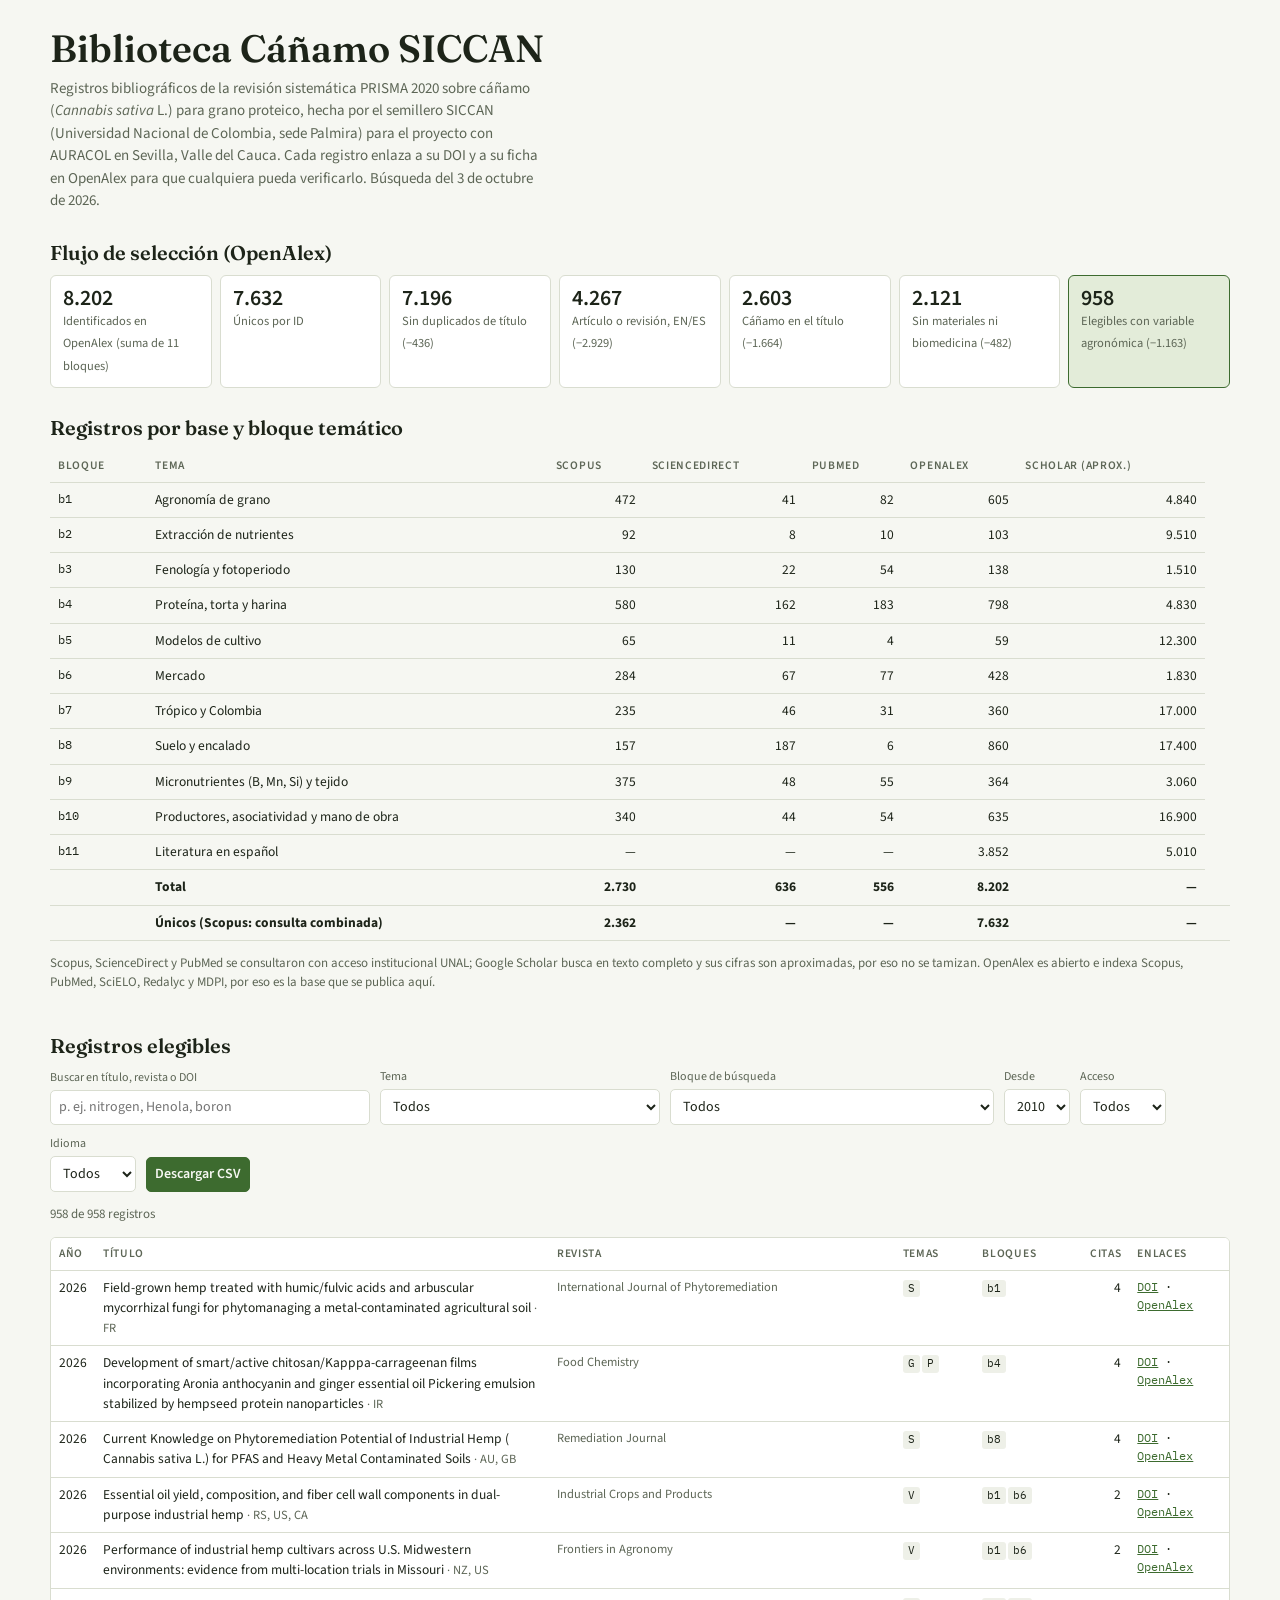
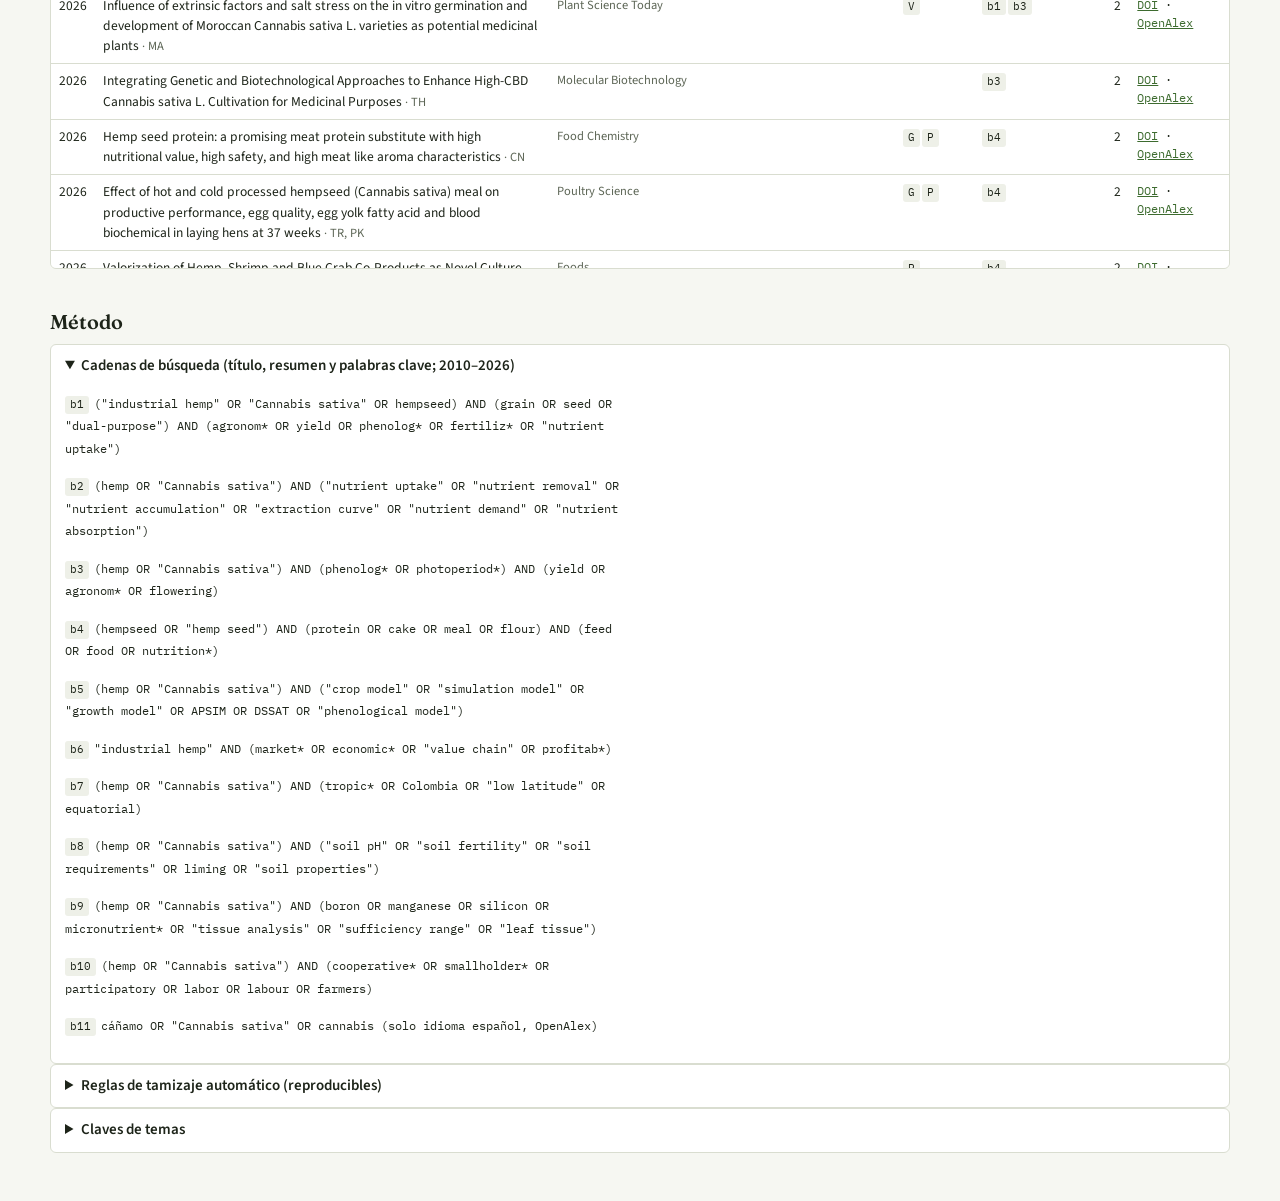
==== index.html @ 1a4190dd "Biblioteca Cáñamo SICCAN: página de consulta, Excel y CSV de la revisión sistemática" ====
<!doctype html><html lang="es"><head><meta charset=utf-8><meta name=viewport content="width=device-width,initial-scale=1,viewport-fit=cover"><style>:root{color-scheme:light;padding-top:env(safe-area-inset-top,0px);padding-bottom:env(safe-area-inset-bottom,0px)}body{margin:0;font:14px system-ui,sans-serif;background:#fafafa}img{max-width:100%}[hidden]{display:none!important}</style></head><body><title>Biblioteca Cáñamo SICCAN</title>
<link rel="preconnect" href="https://fonts.googleapis.com">
<link rel="stylesheet" href="https://fonts.googleapis.com/css2?family=Fraunces:opsz,wght@9..144,600&family=Source+Sans+3:wght@400;600&family=IBM+Plex+Mono:wght@400&display=swap">
<style>
/* Layout: herramienta de consulta — resumen PRISMA arriba, filtros, tabla de registros, método al final */
:root{
  --bg:#f6f7f2; --surface:#ffffff; --fg:#1d2419; --muted:#5d6656; --line:#d9ddd0;
  --accent:#3d6b2f; --accent-soft:#e3ecd9; --chip:#eef0e8;
  --display:"Fraunces",Georgia,serif; --body:"Source Sans 3",system-ui,sans-serif; --mono:"IBM Plex Mono",ui-monospace,monospace;
}
@media (prefers-color-scheme: dark){:root:not([data-theme="light"]){--bg:#141812;--surface:#1c2119;--fg:#e6eadf;--muted:#a3ab9a;--line:#323a2d;--accent:#9cc787;--accent-soft:#26331f;--chip:#262c22;color-scheme:dark}}
:root[data-theme="dark"]{--bg:#141812;--surface:#1c2119;--fg:#e6eadf;--muted:#a3ab9a;--line:#323a2d;--accent:#9cc787;--accent-soft:#26331f;--chip:#262c22;color-scheme:dark}
body{background:var(--bg);color:var(--fg);font:15px/1.5 var(--body)}
.wrap{max-width:1180px;margin:0 auto;padding-inline:16px;padding-block:28px 48px;display:grid;gap:28px}
h1{font:600 clamp(26px,4vw,38px)/1.1 var(--display);margin:0;text-wrap:balance}
h2{font:600 20px/1.2 var(--display);margin:0 0 10px}
.lede{color:var(--muted);max-width:70ch;margin:8px 0 0}
.flow{display:flex;flex-wrap:wrap;gap:8px;align-items:stretch}
.step{background:var(--surface);border:1px solid var(--line);border-radius:6px;padding:10px 12px;min-width:120px;flex:1 1 120px}
.step b{display:block;font:600 22px/1.1 var(--body);font-variant-numeric:tabular-nums}
.step span{font-size:12.5px;color:var(--muted)}
.step.final{border-color:var(--accent);background:var(--accent-soft)}
.bases{overflow-x:auto}
table{border-collapse:collapse;width:100%;font-size:13.5px}
th,td{text-align:left;padding:7px 8px;border-bottom:1px solid var(--line);vertical-align:top}
th{font-size:11.5px;letter-spacing:.06em;text-transform:uppercase;color:var(--muted);font-weight:600;position:sticky;top:0;background:var(--bg)}
td.num{font-variant-numeric:tabular-nums;text-align:right;white-space:nowrap}
.filters{display:flex;flex-wrap:wrap;gap:10px;align-items:end}
.filters label{display:grid;gap:3px;font-size:12px;color:var(--muted)}
input,select,button{font:inherit;font-size:14px;color:var(--fg);background:var(--surface);border:1px solid var(--line);border-radius:5px;padding:6px 8px}
input[type=search]{min-width:min(320px,80vw)}
button{cursor:pointer;background:var(--accent);color:var(--bg);border-color:var(--accent);font-weight:600}
button:focus-visible,input:focus-visible,select:focus-visible,a:focus-visible{outline:2px solid var(--accent);outline-offset:2px}
.count{font-size:13px;color:var(--muted)}
.tablebox{overflow-x:auto;max-height:70vh;overflow-y:auto;border:1px solid var(--line);border-radius:6px;background:var(--surface)}
.tablebox th{background:var(--surface)}
a{color:var(--accent)}
.chip{display:inline-block;font:11px/1.6 var(--mono);background:var(--chip);border-radius:3px;padding:0 5px;margin:1px 2px 1px 0;white-space:nowrap}
.mono{font-family:var(--mono);font-size:12px}
.title-cell{min-width:280px;max-width:520px}
.src{color:var(--muted);font-size:12.5px}
details{background:var(--surface);border:1px solid var(--line);border-radius:6px;padding:10px 14px}
summary{cursor:pointer;font-weight:600}
.method p,.method li{max-width:80ch}
code{font-family:var(--mono);font-size:12px;word-break:break-word}
.status{padding:10px 12px;border:1px dashed var(--line);border-radius:6px;color:var(--muted)}
</style>

<div class="wrap">
  <header>
    <h1>Biblioteca Cáñamo SICCAN</h1>
    <p class="lede">Registros bibliográficos de la revisión sistemática PRISMA 2020 sobre cáñamo (<i>Cannabis sativa</i> L.) para grano proteico, hecha por el semillero SICCAN (Universidad Nacional de Colombia, sede Palmira) para el proyecto con AURACOL en Sevilla, Valle del Cauca. Cada registro enlaza a su DOI y a su ficha en OpenAlex para que cualquiera pueda verificarlo. Búsqueda del 3 de octubre de 2026.</p>
  </header>

  <section aria-labelledby="h-flujo">
    <h2 id="h-flujo">Flujo de selección (OpenAlex)</h2>
    <div class="flow" id="flow"></div>
  </section>

  <section aria-labelledby="h-bases">
    <h2 id="h-bases">Registros por base y bloque temático</h2>
    <div class="bases"><table id="bases"></table></div>
    <p class="count">Scopus, ScienceDirect y PubMed se consultaron con acceso institucional UNAL; Google Scholar busca en texto completo y sus cifras son aproximadas, por eso no se tamizan. OpenAlex es abierto e indexa Scopus, PubMed, SciELO, Redalyc y MDPI, por eso es la base que se publica aquí.</p>
  </section>

  <section aria-labelledby="h-reg">
    <h2 id="h-reg">Registros elegibles</h2>
    <div class="filters">
      <label for="q">Buscar en título, revista o DOI<input id="q" type="search" placeholder="p. ej. nitrogen, Henola, boron"></label>
      <label for="fTema">Tema<select id="fTema"></select></label>
      <label for="fBloque">Bloque de búsqueda<select id="fBloque"></select></label>
      <label for="fDesde">Desde<select id="fDesde"></select></label>
      <label for="fOa">Acceso<select id="fOa"><option value="">Todos</option><option value="open">Abierto</option><option value="closed">Cerrado</option></select></label>
      <label for="fLg">Idioma<select id="fLg"><option value="">Todos</option><option value="en">Inglés</option><option value="es">Español</option></select></label>
      <button id="csv" type="button">Descargar CSV</button>
    </div>
    <p class="count" id="count"></p>
    <div class="tablebox"><table id="tbl"><thead><tr><th>Año</th><th>Título</th><th>Revista</th><th>Temas</th><th>Bloques</th><th>Citas</th><th>Enlaces</th></tr></thead><tbody id="tb"></tbody></table></div>
    <p class="count" id="dlmsg" role="status"></p>
  </section>

  <section class="method" aria-labelledby="h-met">
    <h2 id="h-met">Método</h2>
    <details open><summary>Cadenas de búsqueda (título, resumen y palabras clave; 2010–2026)</summary><div id="cadenas"></div></details>
    <details><summary>Reglas de tamizaje automático (reproducibles)</summary>
      <ol>
        <li>Se unen los registros de los 11 bloques por identificador de OpenAlex y se quitan duplicados por título normalizado.</li>
        <li>Se conservan solo artículos y revisiones en inglés o español.</li>
        <li>El título debe nombrar al cáñamo o a <i>Cannabis</i>; se excluyen <i>Crotalaria</i> (sunn hemp), concreto de cáñamo y otras fibras.</li>
        <li>Se excluyen títulos de ciencia de materiales (compuestos, polímeros, aislantes, carbón activado) y biomédicos (pacientes, ratones, consumo, dolor, cognición).</li>
        <li>El título debe contener al menos una variable agronómica, nutricional, de semilla, proteína, mercado o productores.</li>
      </ol>
      <p>Después, un revisor leyó los textos completos de los registros con datos cuantitativos para extraer los valores de las tablas del artículo. Esa lista de fuentes incluidas está marcada con la etiqueta <span class="chip">INCL</span>.</p>
    </details>
    <details><summary>Claves de temas</summary><p id="claves"></p></details>
  </section>
</div>

<script id="db-data" type="application/json">/*__DATA__*/[["7126264400","10.1080/15226514.2026.2621118",2026,4,"c","en","1","S","International Journal of Phytoremediation","FR","Field-grown hemp treated with humic/fulvic acids and arbuscular mycorrhizal fungi for phytomanaging a metal-contaminated agricultural soil"],["7135193152","10.1016/j.foodchem.2026.148764",2026,4,"c","en","4","GP","Food Chemistry","IR","Development of smart/active chitosan/Kapppa-carrageenan films incorporating Aronia anthocyanin and ginger essential oil Pickering emulsion stabilized by hempseed protein nanoparticles"],["7135097503","10.1002/rem.70059",2026,4,"h","en","8","S","Remediation Journal","AU;GB","Current Knowledge on Phytoremediation Potential of Industrial Hemp ( Cannabis sativa L.) for PFAS and Heavy Metal Contaminated Soils"],["7128609197","10.1016/j.indcrop.2026.122866",2026,2,"g","en","1.6","V","Industrial Crops and Products","RS;US;CA","Essential oil yield, composition, and fiber cell wall components in dual-purpose industrial hemp"],["7131116152","10.3389/fagro.2026.1745927",2026,2,"g","en","1.6","V","Frontiers in Agronomy","NZ;US","Performance of industrial hemp cultivars across U.S. Midwestern environments: evidence from multi-location trials in Missouri"],["7134235451","10.14719/pst.11067",2026,2,"d","en","1.3","V","Plant Science Today","MA","Influence of extrinsic factors and salt stress on the in vitro germination and development of Moroccan Cannabis sativa L. varieties as potential medicinal plants"],["7131396143","10.1007/s12033-026-01559-0",2026,2,"c","en","3","","Molecular Biotechnology","TH","Integrating Genetic and Biotechnological Approaches to Enhance High-CBD Cannabis sativa L. Cultivation for Medicinal Purposes"],["7140575334","10.1016/j.foodchem.2026.149020",2026,2,"c","en","4","GP","Food Chemistry","CN","Hemp seed protein: a promising meat protein substitute with high nutritional value, high safety, and high meat like aroma characteristics"],["7131231131","10.1016/j.psj.2026.106693",2026,2,"g","en","4","GP","Poultry Science","TR;PK","Effect of hot and cold processed hempseed (Cannabis sativa) meal on productive performance, egg quality, egg yolk fatty acid and blood biochemical in laying hens at 37 weeks"],["7124725381","10.3390/foods15020352",2026,2,"g","en","4","P","Foods","IT;GB","Valorization of Hemp, Shrimp and Blue Crab Co-Products as Novel Culture Media Ingredients to Improve Protein Quality and Antioxidant Capacity of Cultured Meat in Cell-Based Food Applications"],["7133521623","10.1186/s12870-026-08423-y",2026,2,"g","en","6.9","SV","BMC Plant Biology","TR","Soilless culture as a novel strategy for maximizing growth performance and fiber yield in industrial hemp (Cannabis sativa L.)"],["7131070460","10.17221/556/2025-pse",2026,1,"g","en","1","GV","Plant Soil and Environment","SI","Impact of hemp (Cannabis sativa L.) variety on the seed and stem yield, biochemical characteristics of the inflorescences and nutritional quality of seeds"],["7160521017","10.1016/j.indcrop.2026.123385",2026,1,"g","en","1","NV","Industrial Crops and Products","AU","Phosphate availability shapes source–sink dynamics and nitrogen balance in dual-purpose hemp (Cannabis sativa L.): Insights from physiological and transcriptomic analyses"],["7124272249","10.21273/hortsci19059-25",2026,1,"g","en","3","F","HortScience","US","Unraveling the Confusion of Flowering Types and Terminology in Cannabis sativa"],["7125509163","10.3390/agronomy16020271",2026,1,"g","en","3","F","Agronomy","ES;PT","Phenological Development and Growth Responses of Industrial Hemp (Cannabis sativa L.) to Sowing Dates and Climatic Conditions in Elvas, Portugal"],["7141102382","10.1039/d5fb00955c",2026,1,"d","en","4","GP","Sustainable Food Technology","IT","Impact of pressing process on the chemical and nutritional characteristics of flaxseed and hempseed cakes"],["7154936728","10.1002/fft2.70280",2026,1,"g","en","4","GP","Food Frontiers","IT","Characterization of Hemp Seed Cake and Its Use as a Functional Ingredient for Bakery Application"],["7155614637","10.1016/j.aninu.2026.01.005",2026,1,"g","en","4","GP","Animal nutrition","GB","Enhancing lactation performance and energy utilisation efficiency through dietary inclusion of apple pomace silage and hempseed cake in dairy cows"],["7152067855","10.1016/j.afres.2026.101981",2026,1,"g","en","4","GP","Applied Food Research","IR;CY;AZ","Impact of sterol stabilizers (cholesterol, beta-sitosterol, gamma-oryzanol) on the physicochemical and antioxidant properties of hempseed protein hydrolysate-loaded nanoliposomes"],["7155176479","10.3389/fnut.2026.1825902",2026,1,"g","en","4","G","Frontiers in Nutrition","RO","Assessment of nutritional and functional profile of whole, hulled and germinated hemp (Cannabis sativa L.) seeds"],["7162672942","10.1016/j.foostr.2026.100535",2026,1,"h","en","4","P","Food Structure","NZ","Influence of hemp protein hydrolysates on the textural, thermal, rheological, and structural properties of corn starch with varying amylose content"],["7125516669","10.1007/s41742-025-01038-5",2026,1,"h","en","8","NS","International Journal of Environmental Research","DE","Assessing the Possibility to Cultivate Industrial Hemp (Cannabis sativa L.) in Sandy Agricultural Soils of Brandenburg under Water Scarcity and Nutrient Deficiency"],["7133851972","10.1016/j.indcrop.2026.122940",2026,1,"g","en","8","","Industrial Crops and Products","MA;SA;FR","Environmental determinants of cannabinoid, terpene and safety profiles in Cannabis sativa L. cultivation in Northern Morocco"],["7119771092","10.1007/s42729-025-02900-3",2026,1,"c","en","8","S","Journal of soil science and plant nutrition","TR","Short-Term Effects of Hemp-derived Amendments on Soil C and N Turnover and Microbial Efficiency across Three Soil Types"],["7134170777","10.1002/csc2.70241",2026,1,"h","en","9","V","Crop Science","US","Cannabichromene variation in hemp cultivars"],["7138922922","10.1016/j.fbio.2026.108691",2026,1,"h","en","9","NG","Food Bioscience","GB","Hemp seed hull powder: A sustainable source of bioavailable micronutrients and phytochemicals with inhibitory activity against α-amylase and α-glucosidase"],["7125505291","10.3390/agriculture16030292",2026,1,"g","en","9","V","Agriculture","HR;PT","Industrial Hemp Finola Variety Microgreens: A Sustainable Source of Selenium Biofortified Functional Foods"],["7148391467","10.1002/advs.75055",2026,1,"g","en","10","P","Advanced Science","CN","A Novel CsYABBY3‐CsAS1 Feedback Loop Coordinates Trichome Differentiation and Cannabinoid Biosynthesis in Cannabis sativa L."],["7134954337","10.1002/agj2.70300",2026,0,"h","en","1.2.6.9","INCLN","Agronomy Journal","US","Nutrient uptake and partitioning of industrial hemp in the central Plains"],["7162771566","10.1007/s10343-026-01352-8",2026,0,"c","en","1","V","Journal of Plant Diseases and Protection","TR","Effects of Weed Control Strategies on Fiber Yield and Yield Components in Industrial Hemp (Cannabis sativa L.)"],["7196948582","10.1016/j.indcrop.2026.123890",2026,0,"g","en","1","GV","Industrial Crops and Products","US","Effect of different environmental conditions on growth, biomass, and grain yield of industrial hemp varieties"],["7214621379","10.1002/agg2.70459",2026,0,"g","en","1","","Agrosystems Geosciences & Environment","US","Short‐term agronomic consequences of industrial hemp incorporation into traditional corn–soybean rotations"],["7214298132","10.3390/crops6050090",2026,0,"g","en","1","","Crops","AU","Industrial Hemp Response to Waterlogging Stress: Influence of Duration and Growth Stage on Physiological Performance and Yield"],["7130590333","10.1002/agj2.70306",2026,0,"h","en","1.8","NS","Agronomy Journal","US","Tillage and cover cropping enhanced yield, nitrogen use efficiency, and soil health in organic industrial hemp–barley rotations"],["7155194662","10.1080/03650340.2026.2657117",2026,0,"d","en","1.2.9","N","Archives of Agronomy and Soil Science","IR","Optimizing hemp ( Cannabis sativa L.) physiology and cannabidiol content through integrated chemical and bio-nitrogen fertilization under drought"],["7167845312","10.1111/pbr.70111",2026,0,"c","en","1.10","G","Plant Breeding","PK","Optimized Chemical Masculinization and SCAR Marker‐Assisted Screening for Feminized Seed Production in Hemp ( Cannabis sativa L.)"],["7163637776","10.3389/fpls.2026.1842299",2026,0,"g","en","1","","Frontiers in Plant Science","AU;US","Comparison of two carbohydrate-based biostimulant complexes for their ability to enhance Cannabis sativa flower yield and quality"],["7203630901","10.1016/j.indcrop.2026.123946",2026,0,"g","en","1","NVD","Industrial Crops and Products","US","Effect of row spacing, nitrogen, and varieties on industrial hemp production in Missouri"],["7204129182","10.1007/s44187-026-01211-5",2026,0,"g","en","1.4","G","Discover Food","ES","Screening of total antioxidant capacity (TAC) and angiotensin-converting enzyme (ACE) inhibitory activity of Hemp seeds (Cannabis sativa L.)"],["7152126537","10.48317/imist.prsm/morjchem-v14i2.65035",2026,0,"d","en","1","G","Moroccan Journal of chemistry","MA","Effect of Microwave and Oven Drying on the Phytochemical Profile and Bio-activities of Cannabis Sativa L, seeds Aqueous Extract"],["7163187129","10.47933/ijeir.1812495",2026,0,"h","en","1","GV","International Journal of Engineering and Innovative Research","TR","CHEMICAL CHARACTERISTICS AND FATTY ACID COMPOSITION OF HEMP (CANNABIS SATIVA L.) SEED OIL: A COMPARATIVE EVALUATION OF THE NARLI VARIETY"],["7130507753","10.1093/hr/uhag038",2026,0,"g","en","1","G","Horticulture Research","AU","Weeding out variability: a proof-of-concept for producing uniform F1 hybrid Cannabis sativa L. using single-seed descent"],["7133562594","10.14720/aas.2026.122.1.26115",2026,0,"d","en","1","F","Acta agriculturae Slovenica","SI","From breeding to practise: Effects of sowing date and pruning system on flower yield and cannabinoid composition in four Slovenian feminized industrial hemp breeding lines"],["7202149718","10.1016/j.indcrop.2026.124112",2026,0,"g","en","1.10","V","Industrial Crops and Products","PL","Energy efficiency in industrial hemp stalk production depending on cultivar and flower harvest"],["7214713191","10.1093/jas/skag272.290",2026,0,"g","en","1","G","Journal of Animal Science","US","337. Ex Vivo Fermentation of Hempseed by Cattle Rumen Microbes and Transformation of Cell Wall Carbohydrates."],["7213496108","10.1038/s41598-026-59272-6",2026,0,"g","en","1","V","Scientific Reports","IT","Metabolomic investigation of inflorescences from Cannabis sativa L. variety Earlina 8FC cultivated in southern Italy: an NMR and LC-MS/MS integrated approach"],["7203684512","10.1094/phytofr-06-26-0074-r",2026,0,"d","en","1","SGV","PhytoFrontiers™","US","Seed Treatments to Overcome Soilborne Pathogen Pressure in Direct-Seeded Fiber Hemp"],["7172517144","10.5281/zenodo.21808052",2026,0,"g","en","1.3.6","G","Zenodo (CERN European Organization for Nuclear Research)","","CBDA content in identical hemp seed grown on Gotland (Sweden) versus Italy: a paired HPLC-UV comparison"],["7161151389","10.1002/agj2.70427",2026,0,"h","en","1.10","VD","Agronomy Journal","US","Plant population effects on fiber hemp growth and yield in Southeastern United States"],["7213957748","10.1080/10412905.2026.2726772",2026,0,"c","en","1","V","Journal of Essential Oil Research","IR;US","Dynamic changes in essential oil yield and terpenoid composition across growth stages in hemp cultivars"],["7164964785","10.1016/j.indcrop.2026.123693",2026,0,"g","en","1","NGVD","Industrial Crops and Products","US","Genotype-specific nitrogen requirements overpower seeding density effects for irrigated fiber hemp in a high-elevation semi-arid climate"],["7148627387","10.1002/agg2.70348",2026,0,"g","en","1","D","Agrosystems Geosciences & Environment","US","Effect of plant population on crop growth, floral biomass, and cannabinoid yield in field‐grown hemp"],["7160232031","10.55186/25876740_2026_69_2_237",2026,0,"b","en","1","V","Mezhdunarodnyi sel skokhozyaistvennyi zhurnal","RU","Effectiveness of using the new organic growth substance \"Grivlag\" on the productivity and morphological indicators of technical hemp varieties in the Krasnodar region"],["7201850760","10.3390/agronomy16161514",2026,0,"g","en","1","V","Agronomy","US","Factors Influencing Biomass, Cannabinoid Profiles, and Regulatory Compliance in Floral Hemp: Multi-Factorial Study of Production Systems, Cultivars, Mulching, and Propagation"],["7204084409","10.25675/3.027367",2026,0,"g","en","2.3.9","N","","","A transpiration-driven mass-balance framework for quantitative analysis of nutrient uptake in Cannabis sativa L."],["7125372156","10.3389/fpls.2025.1753553",2026,0,"g","en","2","NM","Frontiers in Plant Science","US","Predicting vegetative phase nutrient uptake in Cannabis sativa L. via transpiration-driven mass-balance"],["7151495734","10.3390/plants15071004",2026,0,"g","en","2","","Plants","IT","Effects of Green Light Deprivation and Red-to-Blue Ratio on Growth, Mineral Content, and Pigments in Salvia officinalis L. and Cannabis sativa L."],["7125611607","10.1111/ppl.70756",2026,0,"h","en","2","","Physiologia Plantarum","NL","Plant Growth‐Promoting Rhizobacteria Colonize Δ 9 ‐Tetrahydrocannabinolic Acid Drug‐Type Cannabis sativa L. Roots and Modulate Cannabinoid Metabolism"],["7131358506","10.3390/plants15050682",2026,0,"g","en","3","F","Plants","CN","Research Progress on Flowering Period of Hemp"],["7169664829","10.1038/s41598-026-62855-y",2026,0,"g","en","3","F","Scientific Reports","","Identification of a major QTL and candidate gene for flowering time in industrial hemp via BSA-seq and fine mapping"],["7161936312","10.1038/s41598-026-53686-y",2026,0,"g","en","3","F","Scientific Reports","CA;IR","Integrating temporal morphophysiological and genomic markers for precise classification of flowering time in cannabis"],["7160124342","10.1007/s00217-026-05128-2",2026,0,"c","en","4","GP","European Food Research and Technology","US","Hempseed proteins as novel food ingredients: a review"],["7204124026","10.1016/j.foodchem.2026.150895",2026,0,"c","en","4","GP","Food Chemistry","TR","Characterization of hemp seed oil-carnauba wax oleogel and the effect of oleogel usage and hemp seed flour substitution on the properties of wheat flour crackers"],["7163927944","10.25675/3.027167",2026,0,"g","en","4","GP","","","The effects of hempseed cake on swine behavior"],["7138834176","10.1002/aocs.70079",2026,0,"c","en","4","GPD","Journal of the American Oil Chemists Society","US","Physical and Chemical Properties of Density‐Graded Industrial Hemp Seeds, Extracted Oil, and Protein in Defatted Meal"],["7215039591","10.3390/foods15193363",2026,0,"g","en","4.9","GV","Foods","RO","Nutritional Contribution and Bioactive Properties of Romanian Monoecious Hemp Seed (Cannabis sativa L.) Varieties for Potential Food Applications"],["7214055904","10.3390/app16199394",2026,0,"g","en","4","GP","Applied Sciences","PL","Effects of Sunflower, Pumpkin, and Hemp Seed Proteins on the Quality Attributes of Yogurt"],["7214352179","10.1016/j.foodres.2026.120885",2026,0,"c","en","4","G","Food Research International","KR","Toward sustainable plant-based foods: Physicochemical and nutritional evaluation of hemp seed tofu-like gel prepared with various coagulants"],["7202178590","10.1186/s12917-026-05807-y",2026,0,"g","en","4","GP","BMC Veterinary Research","TR","Effects of different levels of hemp seed meal supplementation in lamb diets on fattening performance and metabolic responses"],["7211946988","10.1016/j.smallrumres.2026.107906",2026,0,"h","en","4","GP","Small Ruminant Research","PL","Effects of dietary supplementation with hemp cake and hempseed (Cannabis sativa L.) on the quality parameters and oxidative-antioxidative status of epididymal sperm in rams"],["7204691634","10.14710/jitaa.51.3.191-202",2026,0,"g","en","4","NGP","Journal of the Indonesian Tropical Animal Agriculture","ID;TR","Fatty acid profile, nutrient composition, characteristics, and sensory traits of broiler chicken meat fed a diet containing heat-treated hemp seed cake and phytase"],["7204640937","10.1016/j.foodres.2026.120523",2026,0,"c","en","4","GP","Food Research International","CN","Structure and functional properties of Dendrobium officinale polysaccharide-hemp seed protein gels for dysphagia diets as regulated by alkali concentration and temperature"],["7202132698","10.5281/zenodo.21871770",2026,0,"g","en","4","GP","Zenodo (CERN European Organization for Nuclear Research)","IN","Consumer Acceptance and Sensory Profiling of Hemp Seed Flour-Fortified Whole Wheat Bread Using Hedonic, Just-About-Right (JAR), And Check-All-That-Apply (CATA) Analyses"],["7160615343","10.1590/1981-6723.462025",2026,0,"g","en","4","G","Brazilian journal of food technology/Brazilian Journal of Food Technology","UY","Optimization of hemp seed oil extraction and functional testing of its by-product in gluten-free baked goods"],["7214077026","10.3389/fnut.2026.1926667",2026,0,"g","en","4","G","Frontiers in Nutrition","US;CA","Hempseeds as sustainable plant-based source of bioactive peptides with biofunctional properties"],["7203559227","10.1016/j.psj.2026.107622",2026,0,"g","en","4","G","Poultry Science","IR","Hempseed-based diets supplemented with carbohydrase and butyric acid for broiler chickens"],["7169763348","10.1007/s00217-026-05228-z",2026,0,"h","en","4","P","European Food Research and Technology","NZ","Exploring hemp protein hydrolysates: functional and nutritional interactions with corn starch"],["7203939071","10.1016/j.foodchem.2026.150861",2026,0,"c","en","4","G","Food Chemistry","CN","Arginine-rich hemp seed globulin-tannic acid non-covalent complexation: Structural compaction, enhanced antioxidant/emulsifying properties, and modulated digestibility"],["7214707364","10.1093/jas/skag272.421",2026,0,"g","en","4","G","Journal of Animal Science","US","PS4-9. Hempseed Products Modulate Immune and Metabolic Responses in Sheep Monocyte-derived Macrophages."],["7203823768","10.3390/appliedchem6030057",2026,0,"g","en","4","GP","AppliedChem","BG","Valorization Potential of Oilseed Press Cakes from Pumpkin (Cucurbita pepo) and Hemp (Cannabis sativa)"],["7127061374","10.1016/j.japr.2026.100685",2026,0,"g","en","4","GP","The Journal of Applied Poultry Research","CA;JP","Egg quality and hen health benefit from dietary inclusion of hempseed presscake or oil in the diets of Lohmann LSL-lite white laying hens housed in an enriched single-tier housing system"],["7214700181","10.1093/jas/skag272.619",2026,0,"g","en","4.9","P","Journal of Animal Science","US","PS4-25. Spent Hemp Biomass (SHB) as a Potential Protein Supplement for Goats."],["7161773660","10.1016/j.foodhyd.2026.112901",2026,0,"c","en","4","P","Food Hydrocolloids","US","Structural and functional properties of hemp protein isolates from industrial hemp waste after cannabidiol extraction"],["7164167111","10.3389/fpls.2026.1846572",2026,0,"g","en","5","","Frontiers in Plant Science","CN","Efficient propagation protocol and genetic similarity assessment of medicinal cannabis based on photoautotrophic micropropagation"],["7154593553","10.5281/zenodo.19614773",2026,0,"g","en","6.10","$","Zenodo (CERN European Organization for Nuclear Research)","","The Economic Potential of Industrial Hemp (Cannabis Sativa L.) in the Uttarakhand Himalaya: An Ethno –Historical Study"],["7171535789","10.30910/turkjans.1913904",2026,0,"d","en","6.10","A","Türk Tarım ve Doğa Bilimleri Dergisi","TR","Willingness of Hemp Farmers to Establish Producer Organizations: Evidence from Samsun, Türkiye"],["7138898453","10.1080/15226514.2026.2643786",2026,0,"g","en","6","S","International Journal of Phytoremediation","BE","Hemp flowers cultivated on a soil contaminated with cadmium, lead and zinc exhibit valorization potential"],["7204476696","10.1016/j.indcrop.2026.124233",2026,0,"g","en","6","G","Industrial Crops and Products","IT","The role of seed structure on hemp germination: A study based on X-ray microtomography and 3D image analysis"],["7202156483","10.1016/j.indcrop.2026.124072",2026,0,"g","en","9","N","Industrial Crops and Products","ES","Organ-specific functional responses under boron toxicity impact industrial hemp (Cannabis sativa L.) performance and quality"],["7214193808","10.3390/ani16193006",2026,0,"g","en","9","G","Animals","PL","Hemp Seeds (Cannabis sativa L.) in Cattle Nutrition: Effects on Beef Fatty Acid, Vitamin, and Mineral Profiles"],["7166692252","10.1016/j.stress.2026.101464",2026,0,"g","en","9","N","Plant Stress","LU;CZ;IT;BE","Unravelling the protective role of silicon in Cannabis sativa hypocotyls under cadmium and zinc stress with imaging and -omics"],["7166689456","10.1186/s12870-026-09379-9",2026,0,"g","en","9","N","BMC Plant Biology","AU;CN","Co-expression analysis identifies organ-specific gene regulatory networks responsive to phosphate limitation in hemp (Cannabis sativa L.)"],["7166596530","10.60923/issn.2281-4485/24209",2026,0,"d","en","9","S","EQA - International Journal of Environmental Quality","PK","Assessment of Heavy Metals contamination in Cannabis sativa, soil and industrial wastewater from Mirpur (Azad Jammu and Kashmir)"],["7213159952","10.15255/kui.2026.001",2026,0,"d","en","9","S","Kemija u industriji","SI;BA","Metals and Secondary Metabolites in Industrial Hemp Plants Grown in Contaminated Soil"],["7132818264","10.3390/molecules31050809",2026,0,"g","en","9","G","Molecules","PL;SK","Aroma Profile of Worts and Contents of Selected Mineral Elements in Brewing with Malted and Unmalted Hemp Seeds"],["7168419228","10.3390/agriculture16141522",2026,0,"g","en","9","N","Agriculture","CZ","Integrating Silicon into Fertigation Strategies for Cannabis Production: A Comprehensive Review"],["7168181547","10.1007/s13399-026-07177-9",2026,0,"h","en","10","$T","Biomass Conversion and Biorefinery","ZA","Cannabis sativa L. biomass valorization as a strategic bioresource for South Africa’s circular bioeconomy: integrating biorefinery pathways and green extraction"],["7165115498","10.1002/aepp.70099",2026,0,"h","en","10","","Applied Economic Perspectives and Policy","US","Hemp Cultivation and Crop Diversification: Implications for Ecosystem Services in Kentucky"],["7164478987","10.1016/j.talanta.2026.130154",2026,0,"h","en","10","F","Talanta","IT","Miniaturized and automated analysis of pesticides in Cannabis sativa L. flowering tops by means of a robotic platform coupled to liquid chromatography-tandem mass spectrometry"],["7160757374","10.34172/cjmb.2026.5060",2026,0,"c","en","10","GP","Crescent Journal of Medical and Biological Sciences","IR;CY;AZ","Gamma-oryzanol Stabilized Nanoliposomes for Enhanced Delivery of Hempseed Protein Hydrolysate: Physicochemical Characterization and Antioxidant Potential for Nutraceutical Applications"],["4412776187","10.1016/j.carbpol.2025.124153",2025,20,"h","en","4","GP","Carbohydrate Polymers","CN","Alkali-induced Dendrobium officinale polysaccharide-hemp seed protein gels: Insight into structure, molecular interaction mechanisms, and potential as dysphagia food"],["4409011458","10.15376/biores.20.2.basak",2025,18,"g","en","6","V","BioResources","US","A critical review of industrial fiber hemp anatomy, agronomic practices, and valorization into sustainable bioproducts"],["4410840770","10.3390/ijms26115219",2025,17,"g","en","4","NG","International Journal of Molecular Sciences","IT","Nutrients and Bioactive Compounds from Cannabis sativa Seeds: A Review Focused on Omics-Based Investigations"],["4411261303","10.1016/j.jenvman.2025.126117",2025,15,"h","en","6.10","$","Journal of Environmental Management","DE","Economic, ecological and social perspectives of industrial hemp cultivation in Germany: A qualitative analysis"],["4406398737","10.3390/seeds4010005",2025,14,"g","en","1.4.6","G","Seeds","GR","Nutritional and Industrial Insights into Hemp Seed Oil: A Value-Added Product of Cannabis sativa L."],["4408154596","10.3390/foods14050875",2025,14,"g","en","4","NG","Foods","GB","Hemp Seed-Based Foods and Processing By-Products Are Sustainable Rich Sources of Nutrients and Plant Metabolites Supporting Dietary Biodiversity, Health, and Nutritional Needs"],["4411431725","10.1186/s42238-025-00296-6",2025,12,"g","en","1","G","Journal of Cannabis Research","MA;BE;BI","Effect of screw pressing temperature on yield, bioactive compounds, and quality of hemp (Cannabis sativa L.) seed oil"],["4412597580","10.1080/10408398.2025.2534839",2025,12,"h","en","4.9","G","Critical Reviews in Food Science and Nutrition","US","Hemp seed as an emerging source of nutritious functional ingredients"],["4408866053","10.3390/foods14071149",2025,12,"g","en","4","GP","Foods","CN","Preparation, Modification, Food Application, and Health Effects of Protein and Peptide from Hemp (Cannabis sativa L.) Seed: A Review of the Recent Literature"],["4408320848","10.1002/csc2.70017",2025,11,"c","en","1","G","Crop Science","US","Effect of planting dates and seeding densities on growth, physiology, and yield of industrial hemp"],["4409030915","10.1002/ejlt.70017",2025,11,"h","en","4","GP","European Journal of Lipid Science and Technology","HU","Physicochemical Characteristics of Cold‐Pressed Hemp, Flax, Hazelnut, and Pumpkin Seed Oils and Press Cakes"],["4406618801","10.3390/plants14020274",2025,11,"g","en","4","P","Plants","US","Impact of a Novel Two-Phase Natural Deep Eutectic Solvent-Assisted Extraction on the Structural, Functional, and Flavor Properties of Hemp Protein Isolates"],["4408973284","10.1002/agg2.70093",2025,10,"g","en","1","ND","Agrosystems Geosciences & Environment","US","Industrial hemp yield and chemical composition as influenced by row spacing, fertilization, and environmental conditions"],["4408739403","10.1016/j.foodhyd.2025.111372",2025,10,"h","en","4","GP","Food Hydrocolloids","NZ","Heat-induced dissociation and association of proteins in hempseed protein bodies"],["4407410039","10.3390/foods14040601",2025,10,"g","en","4","GP","Foods","KR","Effects on Physicochemical, Nutritional, and Quality Attributes of Fortified Vegan Muffins Incorporated with Hempseed as an Alternative Protein Source"],["4406165741","10.1002/agj2.70006",2025,9,"h","en","1","V","Agronomy Journal","US","Comparing agronomic performance of industrial hemp varieties for suitable production in the United States"],["4413095426","10.3390/agriculture15151635",2025,9,"g","en","3","","Agriculture","PT;ES","Current Context of Cannabis sativa Cultivation and Parameters Influencing Its Development"],["4410004084","10.3390/foods14091605",2025,9,"g","en","4","GP","Foods","PL","Comparative Characterization of Hemp Seed Cakes from Dehulled and Hulled Cannabis sativa L. var. oleifera cv. ‘Henola’: Nutritional, Functional, and Storage Stability Insights"],["4410911645","10.5650/jos.ess25015",2025,9,"g","en","4.10","G","Journal of Oleo Science","MA","Nutritional Composition and Functional Properties of ‘Beldiya’ Hemp Seed and Oil: A Sustainable Local Resource from Northern Morocco for Health and Nutrition"],["4408049977","10.1016/j.focha.2025.100943",2025,9,"g","en","4","SGP","Food Chemistry Advances","CN;GB;MA;DE","Impact of roasting, high-pressure homogenization, and alkaline pH-shifting on hemp seed protein functionality"],["4407753581","10.3390/agronomy15020496",2025,8,"g","en","1","NV","Agronomy","HR","Industrial Hemp Finola Variety Photosynthetic, Morphometric, Biomechanical, and Yield Responses to K Fertilization Across Different Growth Stages"],["4411541189","10.1016/j.ifset.2025.104094",2025,8,"g","en","4","GP","Innovative Food Science & Emerging Technologies","LT;FI","High-moisture extrusion of hempseed and oat press cakes for formation of soy-protein-containing fibrous meat analogs: Textural and physicochemical properties"],["4412039815","10.1007/s11947-025-03940-4",2025,7,"h","en","4","GP","Food and Bioprocess Technology","AU","Enhancement of Protein Hydrolysis and Bioactivity in Hempseed Cake via Solid-State Fermentation Using Aspergillus niger, Bacillus subtilis, and Lactobacillus rhamnosus"],["4410876556","10.1016/j.fbio.2025.106965",2025,7,"b","en","4","GP","Food Bioscience","US","Enzymatic hydrolysis altered the physicochemical and immunogenic profile of protein-based ingredients derived from industrial hempseed (Cannabis sativa L.)"],["4414326064","10.3390/ijpb16030111",2025,6,"g","en","1","GTV","International Journal of Plant Biology","TH","Optimizing Ethephon Concentrations for Male Plant Feminization and Enhanced Seed Yield in Dioecious Thai Hemp (Cannabis sativa L. cv. RPF3)"],["4409151405","10.1016/j.farsys.2025.100152",2025,6,"g","en","1","SG","Farming System","US","Impact of planting dates and seeding densities on soil water depletion pattern, root distribution, and water productivity of industrial hemp"],["4406810995","10.1038/s41598-025-86469-y",2025,6,"g","en","1","GV","Scientific Reports","PK;SA;US","Influence of different priming treatments on germination potential and seedling establishment of four important hemp (Cannabis sativa L.) cultivars"],["4408933923","10.1080/15440478.2025.2474136",2025,6,"g","en","4","G","Journal of Natural Fibers","IN;TZ","Hemp Seed and Its Milk Analog: A Review on Specialties, Significance and Emerging Needs"],["4410231531","10.1016/j.rhisph.2025.101099",2025,6,"b","en","6","SM","Rhizosphere","US","Insight into industrial hemp (Cannabis sativa L.) root exudation composition in a simulated soil environment: a rhizosphere-on-a-chip study"],["4410753801","10.1186/s12864-025-11697-5",2025,6,"g","en","9","N","BMC Genomics","CN","Transcriptomic analysis of wild Cannabis sativa: insights into tissue- and stage-specific expression and secondary metabolic regulation"],["4415363898","10.3389/fpls.2025.1632346",2025,5,"g","en","1","GV","Frontiers in Plant Science","US","Phenotypic and genetic characterization of sixteen grain and dual-type industrial hemp varieties (Cannabis sativa L.) for agronomic and yield component traits"],["4413878113","10.1002/fsn3.70894",2025,5,"h","en","1","G","Food Science & Nutrition","MA;SA","Investigating the Influence of Drying Methods on the Quality and Bioactive Properties of Hemp ( Cannabis sativa L.) Seed Oil"],["4408973304","10.1002/agg2.70091",2025,5,"g","en","1.2","V","Agrosystems Geosciences & Environment","US","Performance and mycorrhizal colonization of industrial hemp varieties under regenerative organic systems in Northeastern region"],["4406154161","10.3390/agriculture15020125",2025,5,"g","en","2.6","N","Agriculture","CN","Adaptation Strategies for Hemp in Alkaline Salt Environments: Fertilizer Management for Nutrient Uptake and Optimizing Growth"],["4408854037","10.3390/horticulturae11040357",2025,5,"g","en","4","GP","Horticulturae","TH","Effects of Protein Hydrolysate Derived from Hempseed By-Products on Growth, Mineral Contents, and Quality of Greenhouse Grown Red Oak Lettuce"],["4407411495","10.3390/foods14040567",2025,5,"g","en","4","GP","Foods","MD","Harnessing Hemp (Cannabis sativa L.) Seed Cake Proteins: From Concentrate Production to Enhanced Choux Pastry Quality"],["4410629785","10.1016/j.jece.2025.117173",2025,5,"c","en","6.8","","Journal of environmental chemical engineering","TR","Phytoremediation potential of industrial hemp grown in sewage sludge: Growth performance and environmental impact"],["4410444596","10.1186/s42238-025-00280-0",2025,5,"g","en","6","","Journal of Cannabis Research","IN;ET","Herbicide use and weed management strategies in hemp cultivation"],["4410006809","10.3390/agronomy15051121",2025,5,"g","en","8","S","Agronomy","LT","Optimizing Hemp (Cannabis sativa L.) Residue Management: Influence on Soil Chemical Properties Across Different Application Technologies"],["4413306315","10.3390/ijpb16030092",2025,4,"g","en","2","N","International Journal of Plant Biology","AR","Response of Cannabis sativa L. to Inorganic Fertilization (N, P, K): Biomass, Nutrient Uptake and Cannabinoids Profile"],["4411989752","10.1016/j.indcrop.2025.121431",2025,4,"g","en","3","F","Industrial Crops and Products","AU;CA","A photoperiod-based classification of industrial hemp (Cannabis sativa L.) and its agronomic implications"],["4407640048","10.3390/plants14040594",2025,4,"g","en","3","F","Plants","HU","Flowering Synchronization Using Artificial Light Control for Crossbreeding Hemp (Cannabis sativa L.) with Varied Flowering Times"],["4414708541","10.1016/j.foostr.2025.100470",2025,4,"c","en","4","GP","Food Structure","IN","Modification of physico-chemical, structural and functional properties of hemp seed meal proteins by high-pressure microfluidisation"],["4406531374","10.1002/sfp2.1045",2025,4,"h","en","4","GP","Sustainable Food Proteins","US","Nutritional and Bioactive Compounds of Novel Protein‐Based Ingredients From Industrial Hempseed Hearts"],["4407142617","10.3390/life15020225",2025,4,"g","en","4","GP","Life","IT","Hempseed Water-Soluble Protein Fraction and Its Hydrolysate Display Different Biological Features"],["4406267682","10.1016/j.fufo.2025.100541",2025,4,"g","en","4","SGP","Future Foods","DK","Extraction of Protein-Enriched Fractions from Sunflower and Hemp Seeds: Composition and Colloidal Stability of Less Refined Fractions as a Function of Initial pH"],["4407678059","10.3390/app15042178",2025,4,"g","en","9","G","Applied Sciences","RO","Nutritional Profile and Antioxidant Properties of Hemp (Cannabis sativa L.) Seed from Romania"],["4410230516","10.1016/j.plaphy.2025.109992",2025,4,"b","en","9","N","Plant Physiology and Biochemistry","US","Manganese nanoparticles synthesized from hemp biomass waste modulate metabolic responses in soybean"],["4415303914","10.1016/j.indcrop.2025.122130",2025,4,"g","en","10","N","Industrial Crops and Products","US","Estimating plant height, nitrogen uptake and above-ground biomass using UAV multispectral imaging coupled with machine learning in industrial hemp (Cannabis sativa L.)"],["4411283630","10.3390/ijpb16020067",2025,3,"g","en","1","GTV","International Journal of Plant Biology","TH","Sex Expression and Seed Yield Stability in Thai Hemp (Cannabis sativa L.): Seasonal Effects on Dioecious Cultivars for Optimized Seed Production"],["4416331449","10.1071/cp25137",2025,3,"h","en","1","","Australian Journal of Agricultural Research","AU","Effect of different water regimes on physiology, growth and yield of industrial hemp in field conditions"],["4410590737","10.1007/s11627-025-10543-3",2025,3,"c","en","1","T","In Vitro Cellular & Developmental Biology - Plant","IN","Efficient micropropagation of Indian Himalayan Cannabis sativa L. achieved by using green sulphur nanoparticles: genetic fidelity analysis using SCoT markers"],["4416978450","10.1016/j.lwt.2025.118856",2025,3,"g","en","4","GP","LWT","IT","Exploring deep eutectic solvents and enzyme-based hydrolysis for hemp seed flour valorization"],["4414097366","10.1002/fsn3.70954",2025,3,"h","en","4","GP","Food Science & Nutrition","GB","Evaluation of Protein Solubility, Lipid Oxidative Stability and Physical Properties of Hemp Seed‐Based Foods and By‐Products"],["4415465912","10.3390/insects16111081",2025,3,"g","en","4","G","Insects","TH","The Effect of Growth and Nutrition in Black Soldier Fly Larvae Fed by Hemp Seed Oil Mixed Diets"],["4414338527","10.1016/j.jfca.2025.108337",2025,3,"c","en","4","GP","Journal of Food Composition and Analysis","CZ","Quality and safety assessment of hemp-based food products: Insights into seeds, flours, and oils"],["4416930260","10.1016/j.foodres.2025.117955",2025,3,"h","en","4","SGP","Food Research International","GR","Development of hempseed protein films for edible packaging in dysphagia-friendly oat-porridge: Effect of pH and thermal denaturation conditions in tailoring film properties"],["4411471190","10.3390/polym17131724",2025,3,"g","en","4","P","Polymers","CN","Encapsulation of Essential Oils Using Hemp Protein Isolate–Gallic Acid Conjugates: Characterization and Functional Evaluation"],["4411669806","10.3390/su17135844",2025,3,"g","en","4.9","NG","Sustainability","AU","Nutrient Profiles and Bioavailability in Industrial Hemp (Cannabis sativa L.) Seeds from Diverse Provenances"],["4408973322","10.1002/agg2.70083",2025,3,"g","en","6","V","Agrosystems Geosciences & Environment","US","Impacts of irrigation system, irrigation rate, and cultivar on hemp production in the semiarid Intermountain West"],["4411840118","10.1002/nano.70036",2025,3,"g","en","9","N","Nano Select","LU","Root‐Applied Phyto‐Courier Loaded With Rutin Translocates to Aerial Tissues Inducing Molecular and Anatomical Changes in Cannabis sativa Under Salinity"],["4406998492","10.1017/s1742170524000334",2025,3,"g","en","10","A","Renewable Agriculture and Food Systems","US","Challenges from the field: experiences of first-year hemp farmers in Nebraska"],["4412651564","10.1016/j.indcrop.2025.121527",2025,2,"g","en","1.6","","Industrial Crops and Products","PL;GR","Industrial hemp Futura 75 infructescence as a source of essential oils: Micromorphology, chemical profile, and yield of essential oils"],["4417107606","10.1186/s42238-025-00364-x",2025,2,"g","en","1.6","G$V","Journal of Cannabis Research","US","Economic feasibility and risk analysis of industrial hemp production: a comparative assessment of floral, fiber, and grain enterprises in North Carolina, USA"],["4410188603","10.5424/sjar/2025231-21257",2025,2,"d","en","1","V","Spanish Journal of Agricultural Research","GR","Evaluation of European-developed hemp cultivars (Cannabis sativa L.) in response to water regimes"],["4410595703","10.1002/agg2.70126",2025,2,"g","en","1.3","D","Agrosystems Geosciences & Environment","US","Impact of plant density on stem diameter, plant height, and branching in hemp (Cannabis sativa L.)"],["4414093940","10.1016/j.foodres.2025.117476",2025,2,"c","en","1","GV","Food Research International","IN","Development of tailored non psychoactive Cannabis sativa L. genotypes in half-sib seed progeny segregation generation adhering to requirements through morpho-cannabinoid & terpene profile diversity"],["4408694729","10.21273/hortsci18415-24",2025,2,"g","en","3","N","HortScience","US","Optimal Harvest Timing: Quantifying Temporal Changes in Dry Mass and Tissue Cannabinoids for High-CBD Cannabis sativa Grown in Controlled Environments"],["4411137880","10.1016/j.indcrop.2025.121316",2025,2,"g","en","3","F","Industrial Crops and Products","CN;US","Effects of photoperiod and light quality on cannabinoid content and energy use efficiency of medical cannabis"],["7117676487","10.1016/j.fufo.2025.100898",2025,2,"g","en","4","GP","Future Foods","DE","Upcycling dehulled, non-defatted hempseed press cake: Effects of processing on protein structure and technofunctionality of protein isolates"],["4416757474","10.3390/su172310656",2025,2,"g","en","4","GP","Sustainability","RO","Valorizing Hempseed Meal as a Circular Bio-Ingredient for Sustainable Fisheries Development"],["4416314040","10.3390/foods14223925",2025,2,"g","en","4","GPV","Foods","MD","Development of Clean-Label Protein- and Fiber-Enriched Dry Pretzels Using Hemp Seed By-Products"],["4408651304","10.3390/molecules30061390",2025,2,"g","en","4","G","Molecules","ES","Fatty Acid Enrichment of Corn Extrudates with Hemp Seeds"],["4413070299","10.11002/fsp.2025.32.3.520",2025,2,"h","en","4","GP","Food Science and Preservation","KR","Optimization of hydrolysis conditions to enhance solubility of hempseed (Cannabis sativa L.) protein isolate using response surface methodology for functional beverage application"],["4415102323","10.1093/hr/uhaf268",2025,2,"g","en","6","G","Horticulture Research","CN;US","A haplotype-resolved genome assembly of seed hemp ( Cannabis sativa ) and analysis of Y chromosome divergence from the X"],["4411171552","10.1007/s41348-025-01104-2",2025,2,"h","en","7","","Journal of Plant Diseases and Protection","DE","New crops: new pests and pathogens—emerging diseases due to intensification of cultivation using the case of hemp, quinoa, and ginger in Germany"],["4410840780","10.3389/fagro.2025.1539426",2025,2,"g","en","9","","Frontiers in Agronomy","CN","Agronomic evaluation of hemp (Cannabis sativa L.) for cannabidiol production in Yunnan, China"],["4411565545","10.3390/agronomy15071521",2025,2,"g","en","10","V","Agronomy","BE","Selecting Optimal Hemp (Cannabis sativa L.) Varieties for Long Fibre Production in Western Europe"],["4406310222","10.5304/jafscd.2025.141.028",2025,2,"g","en","10","A","Journal of Agriculture Food Systems and Community Development","US","First-year hemp farmers’ motives and resources to cultivate hemp"],["4409380466","10.1186/s42238-025-00276-w",2025,2,"g","en","10","","Journal of Cannabis Research","JP","Revealed reality of cultivation and licit/illicit use of Cannabis (Cannabis sativa L.) in the western mid-hills of Nepal: a list experiment"],["4414599870","10.1080/15427528.2025.2557902",2025,1,"c","en","1","N","Journal of Crop Improvement","US","Response of industrial hemp ( Cannabis sativa L.) to preemergence herbicides and weed control under different nitrogen fertilization"],["4407767631","10.3390/agronomy15030515",2025,1,"g","en","1","GV","Agronomy","US","The Potential Impact of Flower Characteristics and Pollen Viability of Four Industrial Hemp (Cannabis sativa L.) Grain Varieties on Cross-Pollination"],["4408381305","10.1002/agg2.70077",2025,1,"g","en","1","N","Agrosystems Geosciences & Environment","US","Limited effects of phosphorus application on growth and yield of industrial hemp in Florida"],["4416027824","10.1016/j.ijbiomac.2025.148784",2025,1,"h","en","1.4","G","International Journal of Biological Macromolecules","AU","Effect of soaking conditions on the yield, integrity, and stability of oleosomes from hemp seeds (Cannabis sativa L.)"],["4417432962","10.3390/plants14243853",2025,1,"g","en","1","G","Plants","AU","Seed the Difference: QTL Mapping Reveals Several Major Loci for Seed Size in Cannabis sativa L."],["4409831545","10.30766/2072-9081.2025.26.2.317-327",2025,1,"d","en","1","","Agricultural science Euro-North-East","","Application of fungicides in cultivation of industrial hemp to increase yield and improve product quality"],["4411423631","10.1002/agg2.70145",2025,1,"g","en","1.3.5","GMV","Agrosystems Geosciences & Environment","US","Adaptation of the process‐based CSM‐CROPGRO model to simulate the growth and development of industrial hemp for seed and fiber production"],["4407826524","10.1111/1750-3841.70071",2025,1,"c","en","1.4","GP","Journal of Food Science","UY","Sustainable protein concentrate from Cannabis sativa L. seeds: Green chemistry and new functional concentrates for the alternative protein industry"],["4412549500","10.1017/s0022029925000275",2025,1,"c","en","1","","Journal of Dairy Research","GR","Effects of stevia (Stevia rebaudiana) and hemp by-products (Cannabis sativa) on milk yield, fatty acid profile, and oxidative stability in dairy cows"],["4417208838","10.1007/s12161-025-02932-6",2025,1,"c","en","1","G","Food Analytical Methods","IR;RU","Optimization of Pulsed Electric Field-Assisted Oil Extraction from Hemp (Cannabis sativa L.) Seeds Using Response Surface Methodology"],["4416940058","10.1016/j.fufo.2025.100864",2025,1,"g","en","1.4","GP","Future Foods","DK","Simultaneous extraction of hempseed oil bodies and protein concentrate through mild phytate-driven water-only fractionation"],["4415234245","10.1002/agg2.70225",2025,1,"g","en","1.3","FT","Agrosystems Geosciences & Environment","US","Field observations: Photoperiod response and yield of hemp at various latitudes throughout New Mexico"],["4414947671","10.1002/agg2.70224",2025,1,"g","en","1","","Agrosystems Geosciences & Environment","","Floral hemp biomass and cannabinoid yield response to moisture stress under irrigation in a semi‐arid climate"],["4412902515","10.3390/molecules30153261",2025,1,"g","en","1","G","Molecules","PL;SK","Evaluation of the Profile of Selected Bioactive Compounds and the Potential of Barley Wort Enriched with Malted and Unmalted Hemp Seeds for Brewing Applications"],["4417265965","10.1016/j.plana.2025.100233",2025,1,"g","en","2","N","Plant Nano Biology","IR","Synergistic effects of melatonin and zinc oxide nanoparticles on oxidative stress mitigation, nutrient accumulation, and secondary metabolite enhancement in Cannabis sativa L"],["4412634132","10.1002/fci2.70011",2025,1,"h","en","2","G","Food Chemistry International","US","Elucidating the Potential of Dietary Hemp Seed on Gut Health: Recent Advances and Future Perspectives"],["4411236882","10.1002/agg2.70125",2025,1,"g","en","3","V","Agrosystems Geosciences & Environment","US","Impact of cultivar selection on floral hemp yield and cannabinoid production in the semiarid Intermountain West"],["7117293358","10.31015/2025.4.28",2025,1,"d","en","4","GP","International Journal of Agriculture Environment and Food Sciences","TR","Effect of Hempseed Cake Instead of Cottonseed Meal on Ghrelin and Growth Hormone in Lambs"],["4408911319","10.1016/j.jafr.2025.101860",2025,1,"g","en","4","GP","Journal of Agriculture and Food Research","IT;ES","Feed-grade hempseed as alternative protein source in organic broilers diet: Growth performance, carcass characteristics and meat quality"],["4411879916","10.1080/19476337.2025.2520539",2025,1,"g","en","4","G","CyTA - Journal of Food","EC;PE","Chemical characterization of hemp seeds ( Cannabis sativa L.) cultivated in the Ecuadorian Andes"],["4416795731","10.1016/j.indcrop.2025.122360",2025,1,"g","en","4","GV","Industrial Crops and Products","CN","Exploring nutritional profiles, bioactive compounds, and functional potential of Chinese hempseed (Cannabis sativa L.) varieties"],["7140123236","10.3989/gya.0427251.2309",2025,1,"d","es","4.11","G","Grasas y Aceites","IN","Effect of thermal processing of hemp seeds (Cannabis Sativa L.) on its compositional and functional parameters"],["4410278300","10.24323/akademik-gida.1697132",2025,1,"d","en","4","G","Akademik Gıda","TR","Use of Hemp Seed Milk in Ice Cream and Its Effect on Physicochemical, Rheological, Bioactive and Sensorial Properties"],["4406593188","10.1186/s40066-024-00511-2",2025,1,"g","en","4.6.9.10","G$V","Agriculture & Food Security","GB","An analysis of the current and potential market opportunities for hempseed and fibre: the case of Scotland?"],["4412071309","10.1021/acsfoodscitech.5c00110",2025,1,"h","en","4","GP","ACS Food Science & Technology","CA;MX","Effect of Fermentation on In Vitro Protein Digestibility, Physicochemical Properties, and In Vivo Antioxidant Capacity of Hempseed (Cannabis sativa sb. sativa) Added Kombucha"],["4416187872","10.3390/plants14223465",2025,1,"g","en","4","GV","Plants","RO;NG","Chemical Profile, Bioactive Constituents and In Vitro Growth Stimulation Properties of Cold-Pressed Hemp Seed Oils from Romanian Varieties: In Vitro and In Silico Evaluation"],["4406859740","10.36718/1819-4036-2022-12-134-139",2025,1,"c","en","4","P","Вестник Красноярского государственного аграрного университета","RU","HEMP CAKE INFLUENCE ON DIGESTIBILITY AND RUMEN METABOLISM IN VITRO"],["4414821962","10.1021/acs.jafc.5c06637",2025,1,"c","en","4","G","Journal of Agricultural and Food Chemistry","CN","Expression, Purification, Structural and Functional Characterization of Recombinant 11S Edestin in Escherichia coli, a typical seed storage globulin from Cannabis sativa L."],["4413338799","10.1186/s42238-025-00318-3",2025,1,"g","en","5.6.10","A","Journal of Cannabis Research","US","Assessment of the knowledge landscape, information needs and attitude towards decision support systems among hemp farmers in Florida"],["4415235082","10.1002/agg2.70231",2025,1,"g","en","6.7","S","Agrosystems Geosciences & Environment","US","Evaluating the effects of industrial hemp cultivation on soil quality in Florida"],["4413238598","10.1016/j.biteb.2025.102252",2025,1,"c","en","7","$","Bioresource Technology Reports","CO","Cannabis oil extraction process and potential applications of lignocellulosic residues. A techno-economic assessment under the biorefinery concept"],["4415397011","10.1111/cuag.70008",2025,1,"h","en","10","","Culture Agriculture Food and Environment","US","CBD Hemp Pharming in Illinois: Working to Legitimize an Enduringly Illicit Crop"],["4412923300","10.1071/fp24266",2025,0,"h","en","1","V","Functional Plant Biology","AU","Phenotyping of industrial hemp (Cannabis sativa) genotypes with different growth habits"],["4416082795","10.1007/s42729-025-02798-x",2025,0,"c","en","1","SV","Journal of soil science and plant nutrition","IR","Soil Nutrition Management Mitigates the Impact of Prickly Russian Thistle (Salsola Tragus L.) on Fiber Yield, Oil Content, and Fatty Acid Profile of Industrial Hemp (Cannabis Sativa L.)"],["4414426718","10.3390/chemengineering9050104",2025,0,"g","en","1","G","ChemEngineering","US","Effect of Degumming and Bleaching on the Yield and Quality of Epoxidized Hempseed Oil"],["7218091164","",2025,0,"h","en","1.10","G","Revista agronómica del noroeste argentino.","","Optimización de protocolos para la extracción eficiente de ADN a partir de hojas, tallos, flores y semillas de Cannabis sativa L."],["4407915495","10.3390/agronomy15030564",2025,0,"g","en","1","GV","Agronomy","IT","From Waste to Resource: Mineral and Biochemical Characterization of Hemp By-Products in the Fiber and Seed Supply Chain"],["7125386424","10.36718/1819-4036-2025-12-306-318",2025,0,"h","en","1","GP","Вестник Красноярского государственного аграрного университета","","HEMP SEED PROTEIN ISOLATION FROM EXTRACTS: A COMPARATIVE ANALYSIS OF METHODS"],["4408937972","10.3390/land14040720",2025,0,"g","en","1","SV","Land","DE","Fiber Hemp Biomass Yield and Quality on Shallow Stony Soil in Southwest Germany"],["4408203631","10.15587/2706-5448.2025.323745",2025,0,"g","en","1","G","Technology audit and production reserves","UA","Determination of the influence of the number of profile holes on the efficiency indicators of hemp seed crusher impellers"],["4417130271","10.5937/savteh2502059k",2025,0,"d","en","1","GM","Advanced technologies","RS","Kinetic analysis and modeling of hemp seed oil methanolysis over quicklime"],["4417535745","10.1186/s12870-025-07989-3",2025,0,"g","en","1","G","BMC Plant Biology","AR;EC","Self-pollinated cannabis seeds lead to less variation in shape: a technological approach of potential commercial interest"],["4411622297","10.1111/jfpe.70166",2025,0,"c","en","1.4","PM","Journal of Food Process Engineering","LT;FI","Evaluation of Applied Statistical Models to Optimize Ultrasound‐Assisted Extraction of Proteins From Hemp Press Cakes"],["4415602180","10.1016/j.indcrop.2025.122175",2025,0,"g","en","2","","Industrial Crops and Products","IR","Comprehensive analysis of hemp growth, physiological responses, and secondary metabolite production under zinc sulfate and melatonin treatments"],["4414947691","10.3390/plants14193095",2025,0,"g","en","3","","Plants","US","Examining the “Night Break” Method in Cannabis sativa Horticulture: Vegetative Daily Light Integral Affects Yield of Extractable Biomass in C. sativa"],["4413175128","10.20998/2413-4295.2025.02.13",2025,0,"d","en","4","GP","Bulletin of the National Technical University «KhPI» Series New solutions in mod","UA","RESEARCH ON THE INFLUENCE OF HEMP SEED MEAL ON THE QUALITY INDICATORS OF SPONGE CAKES"],["7114784698","10.1051/ocl/2025026/pdf",2025,0,"c","en","4","G","Springer Link (Chiba Institute of Technology)","","Hemp seeds ("],["4413906607","10.1051/ocl/2025026",2025,0,"d","en","4","G","OCL","IN","Hemp seeds (Cannabis sativa L.) Incorporated Chutney: A Step Toward Functional Foods"],["4414830896","10.1093/jas/skaf300.744",2025,0,"b","en","4","GP","Journal of Animal Science","US","PSX-12 Effects of the dietary hempseed meal on feed intake, digestion, methane emission, and heat production in Boer does during late gestation."],["7215385254","",2025,0,"h","en","4","G","The Sciencetech","PK","Effect of Hemp Seed Oil and Hemp Seed on Proximate Composition, Growth Performance, and Growth Gene of Freshwater Fish : Beneficial Impact of Hemp Supplementation on Cirrhinus mrigala"],["7216463004","10.64252/58hd5v78",2025,0,"h","en","4","G","International Journal of Environmental Sciences","","Unleashing the power of Hemp seeds (Cannabis sativa seeds): A Review on its benefits"],["7105810438","10.5281/zenodo.17616487",2025,0,"h","en","4","G","GSC Advanced Research and Reviews","IN","Industrial Cannabis sativa (Hemp) seeds used as Probiotic Energy Milk Drink-An Update"],["4406859656","10.36718/1819-4036-2022-12-220-228",2025,0,"c","en","4","P","Вестник Красноярского государственного аграрного университета","RU","SUBSTANTIATION OF DRINK CONCENTRATE FORMULATION BASED ON HEMP PROTEIN FOR SPORTS NUTRITION"],["4415989663","10.3892/br.2025.2082",2025,0,"d","en","4","G","Biomedical Reports","KR","Hemp seed extract as a catalyst for cell proliferation via IGF‑1 and growth hormone signaling: Increased natural regenerative potential of muscles"],["7103898504","10.5281/zenodo.17509782",2025,0,"h","en","4","$","World Journal of Biology Pharmacy and Health Sciences","IN;IR","Probiotic hemp milk-market growth: An updated review"],["4408949834","10.4236/me.2025.163020",2025,0,"d","en","6","$","Modern Economy","BW","Innovation and Technology in Medicinal Cannabis and Hemp Value Chains: Opportunities and Perception Challenges for SME Development in Botswana"],["4412442248","10.33305/256-107",2025,0,"c","en","6","$V","AIC economics management","","ECONOMIC EFFICIENCY OF PROCESSING TRUSTS OF TECHNICAL HEMP INTO THE SAME TYPE AND SHORTENED FIBER"],["7128574714","",2025,0,"g","en","6.10","NV","The Medicine Forum","","Mechanical Quality of Hemp Fiber as Influenced by Tillage, Cover Crop, And Nitrogen Management in Regenerative Organic Systems"],["4407834606","10.1002/agg2.70044",2025,0,"g","en","9","NS","Agrosystems Geosciences & Environment","US","Impact of substrate pH and micronutrient fertility rates on Cannabis sativa"],["4416998700","10.1016/j.plgene.2025.100564",2025,0,"h","en","9","GV","Plant Gene","ZA;GB","Genetic and phenotypic diversity in cannabis genotypes: insights from seed dimensions, mineral profiles, and Short Tandem Repeats (STR) markers"],["4413061114","10.1002/agg2.70184",2025,0,"g","en","10","V","Agrosystems Geosciences & Environment","US","Early establishment increases yield and fiber quality of industrial hemp ( Cannabis sativa L.) produced in the Mid‐Atlantic"],["4414378741","10.21475/ajcs.25.19.05.p315",2025,0,"d","en","10","N","Australian Journal of Crop Science","TH","Organic nutrients and their potential to enhance agronomic performance measures and cannabinoid levels in cultivated Cannabis sativa L."],["4417229045","10.3390/agronomy15122844",2025,0,"g","en","10","T","Agronomy","ZA","Evaluation of Agronomic Parameters and Aboveground Biomass Production of Cannabis sativa Cultivated During Early and Late Planting Seasons in Bela-Bela, South Africa"],["4406713208","10.1080/15440478.2025.2454261",2025,0,"g","en","10","P","Journal of Natural Fibers","PL","Visual Feedback System Supporting Robotic Manipulation of Hemp Plants"],["4411295021","10.21273/horttech05599-25",2025,0,"g","en","10","G","HortTechnology","US","Unoccupied Aerial Systems-based Disease Assessments of Specialty Crops: Case Studies of Broccoli, Turnip Seed, and Hemp Crops"],["4406672810","10.29166/siembra.v12i1.6777",2025,0,"d","es","11","","Siembra","EC","Evaluación de la solución nutritiva Steiner aplicada al cultivo de cáñamo medicinal (Cannabis sativa L.) var. Cherry Oregon, bajo invernadero"],["4412620965","10.29393/rd257-8cmrv10008",2025,0,"d","es","11","","Revista de derecho","CL","CARÁCTER MIXTO DE LA DESTINACIÓN A UN TRATAMIENTO MÉDICO EN EL DELITO DE CULTIVO DE CANNABIS SATIVA CAUSA DE JUSTIFICACIÓN Y PRESUNCIÓN LEGAL"],["4410315873","10.22463/24221783.4822",2025,0,"d","es","11","$T","Revista científica profundidad construyendo futuro","CO","El cáñamo industrial en Colombia es la mejor alternativa para una Economía Verde y Sostenible"],["4409577164","10.59659/impulso.v.5i10.105",2025,0,"d","es","11","$","Impulso Revista de Administración","PE","Estrategias de marketing aplicado a la comercialización del aceite medicinal de cannabis"],["7215423286","",2025,0,"h","es","11","","Boletín Jurídico del Observatorio de Libertad Religiosa de América Latina y El C","","CHILE. Cámara de Diputados -Proyecto de Ley- Regula el uso adulto del cannabis para consumo personal, y además permite los cultivos colectivos mediante organizaciones sin fines de lucro, las que podrán tener hasta 400 integrantes. Prohibe el porte, transporte y uso de cannabis en establecimientos educacionales."],["4414274683","10.15174/cia.v6i6.146",2025,0,"d","es","11","G","Revista Ciencia e Innovación Agroalimentaria de la Universidad de Guanajuato","","APROVECHAMIENTO DE SEMILLA DE HEMP Y FRUTOS ROJOS EN LA FORMULACIÓN DE UN ALIMENTO"],["4396552892","10.3390/molecules29092097",2024,88,"g","en","4","G","Molecules","RO","Hemp Seeds (Cannabis sativa L.) as a Valuable Source of Natural Ingredients for Functional Foods—A Review"],["4393123608","10.1016/j.focha.2024.100671",2024,42,"g","en","4","GP","Food Chemistry Advances","IN;AU;NO;CA","Nutraceutical potential, phytochemistry of hemp seed (Cannabis sativa L.) and its application in food and feed: A review"],["4390788171","10.3390/foods13020210",2024,38,"g","en","4","GV","Foods","IT;RS","Chemical Characterization of 29 Industrial Hempseed (Cannabis sativa L.) Varieties"],["4401155226","10.1016/j.foodhyd.2024.110483",2024,37,"c","en","4","GP","Food Hydrocolloids","CN","Tannic acid/non-covalent interaction-mediated modification of hemp seed proteins: Focused on binding mechanisms, oil-water interface behavior, and rheological properties"],["4403084596","10.3390/plants13192774",2024,35,"g","en","3","","Plants","KR;BD;US","Illuminating Cannabis sativa L.: The Power of Light in Enhancing C. sativa Growth and Secondary Metabolite Production"],["4394856039","10.1111/tpj.16769",2024,29,"h","en","3","F","The Plant Journal","IE;US","A FLOWERING LOCUS T ortholog is associated with photoperiod‐insensitive flowering in hemp (Cannabis sativa L.)"],["4400133717","10.1080/15440478.2024.2369186",2024,27,"g","en","1","","Journal of Natural Fibers","PL","Industrial Hemp As a Multi-Purpose Crop: Last Achievements and Research in 2018−2023"],["4391809959","10.1186/s40538-024-00544-6",2024,25,"g","en","1","ST","Chemical and Biological Technologies in Agriculture","CZ;PL","The effect of chelating agents on the Zn-phytoextraction potential of hemp and soil microbial activity"],["4404734295","10.1016/j.ultsonch.2024.107177",2024,25,"g","en","4","GP","Ultrasonics Sonochemistry","CN;NZ","Modification of hempseed protein isolate using a novel two-stage method applying high-pressure homogenization coupled with high-intensity ultrasound"],["4396616673","10.1111/gcbb.13141",2024,20,"g","en","6","$","GCB Bioenergy","AU","Enviro‐economic and feasibility analysis of industrial hemp value chain: A systematic literature review"],["4402584752","10.3390/ani14182699",2024,19,"g","en","4","GV","Animals","IT","Hemp Seed (Cannabis sativa L.) Varieties: Lipids Profile and Antioxidant Capacity for Monogastric Nutrition"],["4392170131","10.26599/fshw.2023.9250047",2024,19,"d","en","4","GP","Food Science and Human Wellness","CN","Virtual screening and directional preparation of xanthine oxidase inhibitory peptides derived from hemp seed protein"],["4391679267","10.3390/foods13040531",2024,18,"g","en","1.4","GPV","Foods","ES;US","Physicochemical Characterisation of Seeds, Oil and Defatted Cake of Three Hempseed Varieties Cultivated in Spain"],["4392388041","10.3390/biomass4010008",2024,18,"g","en","1.6.10","$","Biomass","US","Techno-Economic Analysis of Hemp Production, Logistics and Processing in the U.S"],["4392240958","10.3390/ani14050750",2024,18,"g","en","4","G","Animals","RO","Effect of Dietary Incorporation of Hemp Seeds Alone or with Dried Fruit Pomace on Laying Hens’ Performance and on Lipid Composition and Oxidation Status of Egg Yolks"],["4392301911","10.1016/j.jafr.2024.101084",2024,18,"g","en","4","G","Journal of Agriculture and Food Research","IT","Chemical and functional characterization of the main bioactive molecules contained in hulled Cannabis sativa L. seeds for use as functional ingredients"],["4400486688","10.1016/j.indcrop.2024.119127",2024,15,"c","en","1","GV","Industrial Crops and Products","RS;US;CA","Optimization of hemp production technology for fiber and seed"],["4402864265","10.3390/su16198354",2024,15,"g","en","4","P","Sustainability","HR;BG","Sustainable Utilization of Hemp Press Cake Flour in Ice Cream Production: Physicochemical, Rheological, Textural, and Sensorial Properties"],["4400319472","10.1007/s11694-024-02722-4",2024,15,"c","en","4","P","Journal of Food Measurement & Characterization","TH","Enhanced functional characteristics and digestibility of blends of hemp protein hydrolysate and pea protein isolate"],["4402170950","10.1093/jxb/erae367",2024,14,"h","en","1.2","N","Journal of Experimental Botany","AU","Sink strength, nutrient allocation, cannabinoid yield, and associated transcript profiles vary in two drug-type Cannabis chemovars"],["4400721971","10.1016/j.foodchem.2024.140426",2024,14,"h","en","4","GP","Food Chemistry","NZ","Effects of protein variations by different extraction and dehydration approaches on hempseed protein isolate: Protein pattern, amino acid profiling and label-free proteomics"],["4391427811","10.2516/stet/2024006",2024,13,"d","en","1","G","Science and Technology for Energy Transition","TR","Biodiesel production from hempseed ( Cannabis sativa L.) oil: Providing optimum conditions by response surface methodology"],["4392611702","10.1016/j.scp.2024.101509",2024,13,"h","en","1.4","GP","Sustainable Chemistry and Pharmacy","FR;IT","Green extraction of hemp seeds cake (Cannabis sativa L.) with 2-methyloxolane: A response surface optimisation study"],["4400764247","10.3390/nitrogen5030042",2024,13,"g","en","2.6","N","Nitrogen","AU;AT","Hemp (Cannabis salvia L.) Cultivation: Chemical Fertilizers or Organic Technologies, a Comprehensive Review"],["4396604596","10.1021/acsfoodscitech.4c00118",2024,13,"c","en","4","GP","ACS Food Science & Technology","US","Comparative Physicochemical and Functional Analyses of Protein Ingredients and Their Enzymatic Hydrolysates from Industrial Hempseed (Cannabis sativa L.) Hearts"],["4390904152","10.1080/1065657x.2023.2296947",2024,13,"h","en","10","N","Compost Science & Utilization","US","On-Farm Conversion of Cannabis Sativa Waste Biomass into an Organic Fertilizer by Microbial Digestion"],["4391930785","10.1002/agj2.21537",2024,12,"c","en","1","NV","Agronomy Journal","US","Nitrogen application and cultivar effects on industrial hemp yield dynamics"],["4394715952","10.3390/crops4020011",2024,11,"g","en","1","NG","Crops","US","Hemp Seed Yield Responses to Nitrogen Fertility Rates"],["4402707967","10.1016/j.jarmap.2024.100583",2024,11,"h","en","3","","Journal of Applied Research on Medicinal and Aromatic Plants","NL","High light intensity improves yield of specialized metabolites in medicinal cannabis (Cannabis sativa L.), resulting from both higher inflorescence mass and concentrations of metabolites"],["4394573220","10.1016/j.fbio.2024.104046",2024,10,"c","en","4","GP","Food Bioscience","KR","Production of protein hydrolysates from hemp (Cannabis sativa L.) seed and its protective effects against dexamethasone-induced muscle atrophy"],["4392550912","10.1007/s11104-024-06589-8",2024,10,"c","en","8","S","Plant and Soil","FR","Effect of plastic film and hemp canvas mulching on soil properties, microbial diversity and lettuce yield"],["4401836074","10.1093/jxb/erae362",2024,9,"h","en","1","N","Journal of Experimental Botany","AU;CN","Same, yet different: towards understanding nutrient use in hemp- and drug-type Cannabis"],["4403012382","10.1016/j.sajb.2024.09.046",2024,9,"c","en","3","F","South African Journal of Botany","CN","Integrated metabolomic and transcriptomic analysis revealed the regulation of yields, cannabinoid, and terpene biosynthesis in Cannabis sativa L. under different photoperiods"],["4391450214","10.3390/plants13030433",2024,9,"g","en","3","FV","Plants","CA","Longer Photoperiod Substantially Increases Indoor-Grown Cannabis’ Yield and Quality: A Study of Two High-THC Cultivars Grown under 12 h vs. 13 h Days"],["4402471568","10.1186/s13007-024-01265-5",2024,9,"g","en","3","F","Plant Methods","IL","Optimizing cannabis cultivation: an efficient in vitro system for flowering induction"],["4400728272","10.21323/2618-9771-2024-7-2-188-197",2024,9,"d","en","4","GP","Food systems","","Production of plant protein from seeds and cake of industrial hemp: Overview of processing methods for food industry"],["4404827635","10.3390/ani14233444",2024,9,"g","en","4","GP","Animals","RO","Effect of Dietary Cold-Pressed Hempseed Cake Supplemented with Tomato Waste on Laying Hen Performance and Egg Yolk Lipid Profile and Antioxidant Status Before and After Storage"],["4394996093","10.21323/2618-9771-2024-7-1-52-58",2024,9,"d","en","4.6","G","Food systems","MD","Hemp (Cannabis sativa L.) seeds nutritional aspects and food production perspectives: A review"],["4393082105","10.3390/agriculture14040511",2024,9,"g","en","6","G","Agriculture","IT","Impact of Seed Inoculation with Trichoderma afroharzianum Strains on Plant Growth, Root Morphology, and Leaf Phenolic Content in Hemp (Cannabis sativa L.) at Early Growth Stages"],["4396990935","10.1016/j.indcrop.2024.118723",2024,8,"h","en","1.4.6","GV","Industrial Crops and Products","IT","Seed growth and oil accumulation in two different varieties of industrial hemp (Cannabis sativa L.)"],["4397020979","10.1016/j.scienta.2024.113299",2024,8,"h","en","1.9","NG","Scientia Horticulturae","AU","Supplementation of fertiliser with the biostimulant molasses enhances hemp (Cannabis sativa) seed functional food antioxidant capacity by induction of stress responses"],["4396695803","10.1021/acs.jafc.3c09309",2024,8,"c","en","2","G","Journal of Agricultural and Food Chemistry","CN","Integrated Transcriptomic and Metabolomic Analysis Reveal the Dynamic Process of Bama Hemp Seed Development and the Accumulation Mechanism of α-Linolenic Acid and Linoleic Acid"],["4405106306","10.1016/j.envexpbot.2024.106059",2024,8,"h","en","3","","Environmental and Experimental Botany","FI","Decreasing R:FR ratio in a grow light spectrum increases inflorescence yield but decreases plant specialized metabolite concentrations in Cannabis sativa"],["4402824327","10.3390/app14198602",2024,8,"g","en","4","GP","Applied Sciences","BG","Antioxidant Protein Hydrolysates from Hemp Seed Oil Cake—Optimization of the Process Using Response Surface Methodology"],["4390611069","10.3389/fvets.2023.1322637",2024,8,"g","en","4","PV","Frontiers in Veterinary Science","IT","The use of small diameter nozzles in temperature-controlled hemp oil extraction allows high oil yields and good quality residual hemp cake feed"],["4396993676","10.1139/cjas-2023-0133",2024,8,"h","en","4","P","Canadian Journal of Animal Science","CA","Safety and efficacy of hemp-derived products in animal feeds—a narrative review"],["4396221785","10.56748/ejse.24539",2024,8,"d","en","6","$","Electronic Journal of Structural Engineering","AU","Potential of Establishing Industrial Hemp Value Chains in Northern Australia"],["4404644115","10.1007/s11356-024-35590-y",2024,8,"c","en","9","NG","Environmental Science and Pollution Research","IR","Seed priming with cold plasma, iron, and manganese nanoparticles modulates salinity stress in hemp (Cannabis sativa L.) by improving germination, growth, and biochemical attributes"],["4395445953","10.1080/01140671.2024.2339494",2024,8,"h","en","9","N","New Zealand Journal of Crop and Horticultural Science","AU","Bioaccumulation of silicon and enhancement of cannabis inflorescence yield from fertiliser supplementation with the biostimulants silicate and phosphite"],["4393063408","10.1371/journal.pone.0299981",2024,8,"g","en","10","","PLoS ONE","IT","Hemp cultivation opportunities for marginal lands development"],["4405320977","10.3390/agronomy14122960",2024,7,"g","en","1","N","Agronomy","CZ;SK","Effect of Light Intensity and Two Different Nutrient Solutions on the Yield of Flowers and Cannabinoids in Cannabis sativa L. Grown in Controlled Environment"],["4403899426","10.3389/fpls.2024.1384286",2024,7,"g","en","3","GV","Frontiers in Plant Science","US","Optimized guidelines for feminized seed production in high-THC Cannabis cultivars"],["4404214442","10.1016/j.psj.2024.104466",2024,7,"g","en","4","GP","Poultry Science","CN","Effects of partial replacement of soybean meal with hemp seed (Cannabis sativa L.) cake on the growth and meat quality in female three-yellow chickens"],["4400944666","10.1080/1745039x.2024.2373485",2024,7,"c","en","4","GP","Archives of Animal Nutrition","TR;ID","Effects of dietary local hemp seed meal as soybean meal alternative on productive performance, egg quality and yolk fatty acid composition of laying hens"],["4403118301","10.1016/j.foodchem.2024.141515",2024,7,"c","en","4","GP","Food Chemistry","MY;CN","Eco-friendly encapsulation: Investigating plant-based protein-alginate shells for efficient delivery and digestion of hemp seed oil encapsulated via supercritical CO2 dispersion"],["4398781531","10.3390/ijms25115730",2024,7,"g","en","4","G","International Journal of Molecular Sciences","TH","Computational Screening for the Dipeptidyl Peptidase-IV Inhibitory Peptides from Putative Hemp Seed Hydrolyzed Peptidome as a Potential Antidiabetic Agent"],["4399561682","10.1093/hr/uhae161",2024,6,"g","en","1","G","Horticulture Research","CN;US","CsMIKC1 regulates inflorescence development and grain production in Cannabis sativa plants"],["4404539771","10.3390/agronomy14112743",2024,6,"g","en","2","V","Agronomy","GR","Cultivation Practices Affect Biomass Yield and Quality of “Felina 32”, an Industrial Hemp Variety"],["4403147981","10.1016/j.foodchem.2024.141416",2024,6,"c","en","4","GP","Food Chemistry","KR","Binding mechanism and structural characteristics of alloyed protein complex for enhanced solubility of hemp seed protein isolate"],["4399981659","10.1016/j.foodhyd.2024.110352",2024,6,"c","en","4","G","Food Hydrocolloids","PL;IN","Characterization of hemp seed oil emulsion stabilized by soap nuts (Sapindus mukorossi) extract"],["4404412941","10.1016/j.plaphy.2024.109298",2024,6,"c","en","9","N","Plant Physiology and Biochemistry","IR","The interaction effect of water deficit stress and nanosilicon on phytochemical and physiological characteristics of hemp (Cannabis sativa L.)"],["4392151570","10.1080/19440049.2024.2311850",2024,6,"c","en","10","GV","Food Additives & Contaminants Part A","IT","Investigation on the presence of mycotoxins in seed hemp varieties"],["4404858765","10.3390/horticulturae10121271",2024,5,"g","en","1.6.10","S$","Horticulturae","BE","Operational Costs and Analysis of Agronomic Characteristics on Cannabidiol and Cannabigerol Hemp (Cannabis sativa L.) in Hydroponic Soilless Greenhouse and Field Cultivation"],["4405943511","10.3390/molecules30010124",2024,5,"g","en","1.4","G","Molecules","RO","Plant-Derived Compounds in Hemp Seeds (Cannabis sativa L.): Extraction, Identification and Bioactivity—A Review"],["4403259490","10.1016/j.indcrop.2024.119739",2024,5,"h","en","1","GV","Industrial Crops and Products","PK;SA;JO;US","Optimizing germination dynamics in seven key industrial and medicinal hemp varieties through seed priming techniques: An initial study for hemp cultivation in Pakistan"],["4399046050","10.36956/rwae.v5i2.1077",2024,5,"g","en","1.6.10","$A","Research on World Agricultural Economy","US","What Makes Hemp Economically Attractive? A Case of Kentucky Hemp Farmers"],["4401350819","10.3390/ruminants4030026",2024,5,"g","en","4","GP","Ruminants","US","Effect of Dietary Hempseed Meal on Growth Performance, Feed Efficiency and Blood Parameters in Yearling Rough Stock Bulls"],["4403451668","10.3390/vetsci11100509",2024,5,"g","en","4","GP","Veterinary Sciences","SK;CZ","The Effects of Adding Hempseed Cake on Sperm Traits, Body Weight, Haematological and Biochemical Parameters in Rabbit Males"],["4402616441","10.3390/fermentation10090483",2024,5,"g","en","4","GP","Fermentation","KR","Hemp Seed Protein Hydrolysate Enriched with γ-Aminobutyric Acid and Peptides by Microbial Bioconversion"],["4404642330","10.1155/jfpp/6015666",2024,5,"h","en","4","NG","Journal of Food Processing and Preservation","IN;SA;AU","Optimization of Hemp Seed Milk Production Using Response Surface Methodology: Enhancing Nutritional Quality and Reducing Antinutrients"],["4402415147","10.1002/agg2.20569",2024,5,"g","en","10","V","Agrosystems Geosciences & Environment","US","Evaluating Chinese fiber hemp ( Cannabis sativa L.) varieties and planting dates in North Carolina"],["4402526980","10.3390/molecules29184345",2024,4,"g","en","4","G","Molecules","PL","Characteristics of Selected Bioactive Compounds and Malting Parameters of Hemp (Cannabis sativa L.) Seeds and Malt"],["4404754164","10.1002/aepp.13477",2024,4,"h","en","6","$","Applied Economic Perspectives and Policy","US;KR","Economic potential of industrial hemp in Oregon: An ex ante minimum‐data assessment"],["4392291494","10.1017/wet.2024.13",2024,3,"g","en","1.6","SV","Weed Technology","US","Impact of soil-residual herbicides on industrial hemp (Cannabis sativa) phytotoxicity and biomass yield in west Texas"],["4401947135","10.3390/agronomy14091946",2024,3,"g","en","1.6","","Agronomy","GR;CY","Multi-Year Insights into Industrial Hemp Growth in a Mediterranean Climate"],["4404596531","10.3390/agronomy14122750",2024,3,"g","en","1.10","V","Agronomy","LV","Industrial Hemp Variety Performance in Latvia Under Baltic Sea Climate"],["4404881205","10.7546/crabs.2024.11.18",2024,3,"d","en","1","V","Proceedings of the Bulgarian Academy of Sciences","TR","Effects of Herbicidal Treatments in “Finola” Hemp Variety (Cannabis sativa L.)"],["4403837861","10.1590/1678-4324-2024240047",2024,3,"d","en","1","G","Brazilian Archives of Biology and Technology","TR","The Effect of Different Doses of Salt Stress on Germination and Emergence in Cannabis (Cannabis sativa L.) Seed Treated with Pre-Salicylic Acid"],["4392304821","10.61611/2688-5182.1021",2024,3,"b","en","1","G","Journal of Agricultural Hemp Research","US","Effectiveness of mycorrhizae and vermicompost seed inoculation for germination, vegetative growth, cannabinoid content, and cured flower weight of CBD-rich hemp (Cannabis sativa L.)"],["4400210087","10.3390/w16131865",2024,3,"g","en","1","","Water","LB;IT","Irrigation and Agricultural Opportunities: Evaluating Hemp (Cannabis sativa L.) Suitability and Productivity in Lebanon"],["4396517945","10.1002/aocs.12840",2024,3,"b","en","4","GP","Journal of the American Oil Chemists Society","US","Impact of non‐thermal processing on the nutritional quality and bioactive properties of industrial hempseed flours and protein isolate"],["4401924708","10.3897/ejfa.2024.127265",2024,3,"d","en","4","GP","Emirates Journal of Food and Agriculture","PL","Assessment of the quality of bread made from ancient wheat flour with the addition of amaranth, flax and hemp seeds"],["4402956023","10.1016/j.foodchem.2024.141459",2024,3,"h","en","4","GPM","Food Chemistry","NZ;SG","Integrative approach to assessing bioactivity from hempseed protein isolate extracted and dehydrated by different methods: Synergising in silico prediction and in vitro validation"],["4401343331","10.1007/s11694-024-02771-9",2024,3,"c","en","4","G","Journal of Food Measurement & Characterization","KE;KR;ET","Characterization of different hempseed fractions after dehulling and defatting: chemical composition and functional properties"],["4401537250","10.1080/1828051x.2024.2383787",2024,3,"g","en","4","G","Italian Journal of Animal Science","IT","Dietary inclusion of hemp seeds ( Cannabis sativa var . Carmagnola) affected live weight, quality, and oxidative status of breast, thigh and liver of Naked-neck Kabir chickens"],["4405668622","10.1016/j.lwt.2024.117264",2024,3,"g","en","4","P","LWT","PL;TR","Chemical and bioactive changes during fermentation and in vitro digestion of hemp pressed cake using Rhizopus oligosporus"],["4402573806","10.32473/edis-ss734-2024",2024,3,"d","en","8","N","EDIS","US","UF/IFAS Nutrient Management Recommendation Series: Hemp"],["7162428490","10.66752/1077-5315.3930",2024,3,"d","en","10","A","Journal of Extension","US","Nebraska Conventional Farmers’ Perspectives Toward Agricultural Hemp: A Qualitative Insight Guided by the Diffusion of Innovations Theory"],["4405366713","10.3390/agronomy14122978",2024,3,"g","en","10","","Agronomy","US","Hemp Cover Cropping and Disease Suppression in Winter Wheat of the Dryland Pacific Northwest"],["4400094085","10.30766/2072-9081.2024.25.3.388-394",2024,2,"d","en","1","V","Agricultural science Euro-North-East","","Elements of varietal technology of cultivation of a new cannabis sativa variety ʻLyudmilaʼ"],["4404414697","10.21273/hortsci18197-24",2024,2,"g","en","1.3","G","HortScience","US","F1 Hybrid Seed Can Enhance Cannabis Crop Uniformity and Yield"],["4405799590","10.4067/s0718-58392025000100088",2024,2,"d","en","1","GT","Chilean journal of agricultural research","TH","Identification of morphological traits affecting high seed yield potential from new hemp germplasm collected in Thailand"],["4402172722","10.15587/1729-4061.2024.310668",2024,2,"g","en","1.4","GP","Eastern-European Journal of Enterprise Technologies","UA","Substantiating the feasibility of using hemp seed protein in cooked sausage technology"],["4402516894","10.21273/hortsci17968-24",2024,2,"g","en","3.10","","HortScience","US","Cultivation Strategies to Modify Biomass Partitioning and Improve Yield in Controlled-environment Production of High-cannabidiol Cannabis (Cannabis sativa L.)"],["4405484515","10.1016/j.fbio.2024.105718",2024,2,"b","en","4","GP","Food Bioscience","US","Changes in nutritional quality of hempseed flours with germination and enzyme pretreatment"],["4401226966","10.26599/he.2024.9460001",2024,2,"h","en","4","GP","Health engineering.","CN","Comparison of physicochemical characteristics, functional properties and biological activities of hemp seed proteins by different extraction methods"],["4402137115","10.3390/agriculture14091498",2024,2,"g","en","4","G","Agriculture","RO","Obtaining Goats’ Dairy Products Enriched in Healthy Fatty Acids by Valuing Linseed or Hempseed as Dietary Ingredients"],["4401771455","10.1002/pca.3436",2024,2,"b","en","7","T","Phytochemical Analysis","CO;DE;US","Unveiling Colombia's medicinal Cannabis sativa treasure trove: Phenotypic and Chemotypic diversity in legal cultivation"],["4399128911","10.32634/0869-8155-2024-382-5-79-84",2024,1,"d","en","1","","Agrarian science","","Features of the formation of the yield of industrial hemp plants under the influence of methods of protection against harmful organisms"],["7127946460","10.55186/25876740_2024_67_4_465",2024,1,"b","en","1","NGT","Mezhdunarodnyi sel skokhozyaistvennyi zhurnal","","Effectiveness of herbicide protection in combination with stimulating preparations and liquid mineral fertilizer in crops hemp seed"],["4394646149","10.57188/manglar.2024.011",2024,1,"d","en","3","","Manglar","EC","Yield and content of cannabidiol (CBD) and tetrahydrocannabinol (THC) in medicinal cannabis (Cannabis sativa) grown in the Ecuadorian highlands"],["4391756928","10.1139/cjas-2023-0085",2024,1,"b","en","4","GP","Canadian Journal of Animal Science","US","Evaluation of the effects of hempseed cake on plasma metabolites and cytokines in response to an LPS challenge in finishing steers"],["4393148496","10.15567/mljekarstvo.2024.0205",2024,1,"d","en","4","GP","Mljekarstvo/Mljekarstvo.com","HR","Effect of dietary cold-pressed hempseed cake on the fatty acid profile of semi-hard cheese made from goat milk"],["4404412955","10.1016/j.jevs.2024.105230",2024,1,"c","en","4","GPV","Journal of Equine Veterinary Science","US;FR","Fiber composition, in vitro true digestibility, and fiber degradation of hempseed meal compared to mainstream feedstuffs using equine feces as microbial inoculum within the DaisyII Incubator"],["4404248202","10.24263/2304-974x-2024-13-3-8",2024,1,"d","en","4.9","GV","Ukrainian Food Journal","UA","Chemical composition of seeds of industrial Ukrainian hemp varieties"],["4399910259","10.59277/aerd.2023.2.07",2024,1,"b","en","6","$","Agricultural Economics and Rural Development","RO","INTEGRAL CAPITALIZATION OF HEMP OILS IN ACCORDANCE WITH CIRCULAR BIO ECONOMY PRINCIPLES"],["4390615080","10.59411/0f9wbx67",2024,1,"h","en","9","N","Aquaponics","US","COMPARING NUTRIENT MANAGEMENT STRATEGIES IN DECOUPLEDAQUAPONICS SYSTEMS FOR GROWING Cannabis sativa"],["4406238664","10.32473/edis-ag481-2024",2024,1,"d","en","10","G$V","EDIS","KE;PE;UG;US","Estimated Costs and Returns of Hemp Fiber and Seed Production"],["4396801088","10.9734/ajsspn/2024/v10i2299",2024,0,"d","en","1.2","NS","Asian Journal of Soil Science and Plant Nutrition","","Spacing, Fertilizer and PGPR on Yield and Nutrient Uptake in Industrial Hemp (Cannabis sativa ssp. sativa) and Chemical Properties of Soil"],["4406915374","10.32515/2414-3820.2024.54.55-62",2024,0,"b","en","1","G","National Interagency Scientific and Technical Collection of Works Design Product","","Dehulling of Industrial Hemp Seeds with High-Performance Mechanisms"],["4405560469","10.53083/1996-4277-2024-238-8-16-21",2024,0,"d","en","1","N","Vestnik Altajskogo gosudarstvennogo agrarnogo universiteta","","EFFECT OF PHOSPHORUS AND POTASSIUM NUTRITION BACKGROUND ON YIELD AND SOWING QUALITIES OF INDUSTRIAL HEMPUNDER THE STEPPE CONDITIONS OF THE SOUTH OF CENTRAL SIBERIA"],["4406724686","10.62441/nano-ntp.v21i1.4243",2024,0,"d","en","2.9","N","Nanotechnology Perceptions","TH","The Effect of Chemical and Granular Organic Fertilizer with Hormone Mixed Formula (Ho) and Chemical Fertilizer on Growth of Cannabis (Cannabis Sativa L.) in Outdoor Condition"],["4406724367","10.62441/nano-ntp.v21i1.4244",2024,0,"d","en","2.9","N$","Nanotechnology Perceptions","TH","Development of Chemical and Granular Organic Fertilizer with Hormone Mixed Formula (HO) Compared to Chemical Fertilizer on Yield, Yield Quality and Cost-effective of Cannabis (Cannabis Sativa L.) in Outdoor Condition"],["4401844508","10.24925/turjaf.v12i8.1442-1447.6933",2024,0,"g","en","4","GP","Turkish Journal of Agriculture - Food Science and Technology","TR","Effect of Heat Treatment, Water and Vinegar Soaking on Protein and Phytic Acid Levels in Hemp Seed Meal"],["4392350501","10.1093/jas/skae019.017",2024,0,"b","en","4","NGP","Journal of Animal Science","US","78 Assessing nutrient digestibility in boer×spanish castrated male goats feeding varied levels of hempseed meal"],["4401710327","10.55003/kmaj.2024.08.16.003",2024,0,"d","en","4","GP","King Mongkut's Agricultural Journal","TH","Productive Performance, Stress Response, and Immune Status of Nursery Pigs Fed a Diet Containing Hemp Seed Meal"],["4405768068","10.1093/tas/txae181",2024,0,"g","en","4","GP","Translational Animal Science","US","Effect of hempseed meal on health, growth performance, ruminal fermentation, and carcass traits of intact male goats"],["4390932864","10.47370/2072-0920-2023-19-4-144-149",2024,0,"d","en","4","GPM","New Technologies","RU","Rationale for obtaining protein concentrate of industrial hemp seeds of Cannabis sativa L. of modern selection based on mathematical modeling and its application in food production"],["4408201928","10.5958/2231-6744.2024.00065.x",2024,0,"d","en","4","NG","Indian Journal of Animal Nutrition","","Growth Performance and Nutrient Retention in Layer Pullets Fed Hemp Seed Supplemented Diet"],["4405635155","10.15835/nbha52413941",2024,0,"g","en","4.9","G","Notulae Botanicae Horti Agrobotanici Cluj-Napoca","RO","Influence of water shortage and N:P ratio on growth and seed chemical components of hemp (Cannabis sativa L.)"],["4399181370","10.36718/1819-4036-2024-2-153-161",2024,0,"c","en","6","P","Вестник Красноярского государственного аграрного университета","RU","POSSIBILITY OF USING HEMP CAKE IN FEEDING RUMINANTS"],["4403516685","10.53550/eec.2024.v30i04s.055",2024,0,"b","en","8","S","Ecology Environment and Conservation","","Identification of Superior Breeding Lines for Soil Chemical Propertis in Dhaincha (Sesbania aculeata L.) and Sunhemp (Crotolaria Juncea L.)"],["4392915718","10.55248/gengpi.5.0324.0619",2024,0,"b","en","10","S","International Journal of Research Publication and Reviews","TH","Comparison of Coconut Coir and Soil Cultivations for Hemp Production: Plant Growth and Production Yield"],["4401886448","10.47743/pesd2024181024",2024,0,"d","en","10","","Present Environment and Sustainable Development","RO","The estimated suitability of land for hemp cultivation in the western region of Romania"],["4392351015","10.1093/jas/skae019.053",2024,0,"b","en","10","","Journal of Animal Science","US","169 Hemp as a forage crop: Harvest date effects on yield and nutritive value"],["4412700936","10.17151/culdr.2024.29.38.5",2024,0,"d","es","11","","Cultura y Droga","ES;BR;MX","Cultivos ilegales de cannabis en Brasil: un estudio sociohistórico de casos criminales en los años 1980"],["4353069566","10.3390/agronomy13030931",2023,198,"g","en","1.6","INCL","Agronomy","RS;US","Industrial Hemp (Cannabis sativa L.) Agronomy and Utilization: A Review"],["4364375330","10.3390/su15086457",2023,115,"g","en","6","$","Sustainability","US","The Sustainability of Industrial Hemp: A Literature Review of Its Economic, Environmental, and Social Sustainability"],["4315649698","10.3389/fnut.2022.1039180",2023,80,"g","en","4.7","GT","Frontiers in Nutrition","DE;CO","Hemp seeds: Nutritional value, associated bioactivities and the potential food applications in the Colombian context"],["4315781225","10.3390/foods12020348",2023,78,"g","en","4","GP","Foods","AU","The Impact of High-Intensity Ultrasound-Assisted Extraction on the Structural and Functional Properties of Hempseed Protein Isolate (HPI)"],["4372342413","10.1016/j.foodhyd.2023.108835",2023,57,"c","en","1.4","SGP","Food Hydrocolloids","US","Hempseed protein (Cannabis sativa L.): Influence of extraction pH and ball milling on physicochemical and functional properties"],["4319316351","10.3390/agronomy13020475",2023,52,"g","en","1.7","","Agronomy","US","Hemp Agronomy: Current Advances, Questions, Challenges, and Opportunities"],["4318025024","10.1111/1750-3841.16467",2023,52,"c","en","4","GPV","Journal of Food Science","US","Composition and functional properties of hemp seed protein isolates from various hemp cultivars"],["4386258384","10.1016/j.foodchem.2023.137310",2023,51,"h","en","4","GP","Food Chemistry","NZ","The physicochemical properties, functionality, and digestibility of hempseed protein isolate as impacted by spray drying and freeze drying"],["4387394257","10.1016/j.ijbiomac.2023.127240",2023,50,"b","en","4.6","GP","International Journal of Biological Macromolecules","TR;US","A comprehensive review on hempseed protein: Production, functional and nutritional properties, novel modification methods, applications, and limitations"],["4365478925","10.1021/acs.jafc.3c00535",2023,48,"c","en","4","G","Journal of Agricultural and Food Chemistry","CN","Mining and Validation of Novel Hemp Seed-Derived DPP-IV-Inhibiting Peptides Using a Combination of Multi-omics and Molecular Docking"],["4386034987","10.1016/j.foodhyd.2023.109181",2023,46,"c","en","4","GP","Food Hydrocolloids","MY;CN","Elucidation of synergistic interactions between anionic polysaccharides and hemp seed protein isolate and their functionalities in stabilizing the hemp seed oil-based nanoemulsion"],["4388686673","10.1016/j.ijbiomac.2023.128077",2023,41,"c","en","4","GPM","International Journal of Biological Macromolecules","CN","Non-covalent interaction between hemp seed globulin and two hemp seed phenolic compounds: Mechanism and effects on protein structure, bioactivity, and in vitro simulated digestion"],["4377246191","10.1016/j.foodhyd.2023.108900",2023,40,"b","en","4","G","Food Hydrocolloids","US","Hempseed polysaccharide (Cannabis sativa L.): Physicochemical characterization and comparison with flaxseed polysaccharide"],["4318946549","10.1016/j.ijbiomac.2023.123521",2023,39,"c","en","4","GP","International Journal of Biological Macromolecules","CN","Hemp seed protein and chlorogenic acid complex: Effect of ultrasound modification on its structure and functional properties"],["4389130138","10.3390/foods12234327",2023,38,"g","en","4","GP","Foods","MD","Hemp Seed Cake Flour as a Source of Proteins, Minerals and Polyphenols and Its Impact on the Nutritional, Sensorial and Technological Quality of Bread"],["4320525571","10.1016/j.jfca.2023.105151",2023,32,"h","en","4","G","Journal of Food Composition and Analysis","IT","Hemp seed-based food products as functional foods: A comprehensive characterization of secondary metabolites using liquid and gas chromatography methods"],["4361217458","10.3390/agronomy13040995",2023,32,"g","en","6","S","Agronomy","IT","Phytoremediation of Cadmium-, Lead-, and Nickel-Polluted Soils by Industrial Hemp"],["4377138030","10.1038/s41598-023-35241-1",2023,30,"g","en","4","GP","Scientific Reports","US;CA","Feeding hempseed cake alters the bovine gut, respiratory and reproductive microbiota"],["4313477126","10.1080/15440478.2022.2159609",2023,29,"g","en","1","GD","Journal of Natural Fibers","PL","Energy and Biomass Yield of Industrial Hemp ( Cannabis sativa L.) as Influenced by Seeding Rate and Harvest Time in Polish Agro-Climatic Conditions"],["4361213855","10.1002/agj2.21345",2023,29,"h","en","1","N","Agronomy Journal","US","Nitrogen fertilization impact on hemp (Cannabis sativa L.) crop production: A review"],["4385356722","10.3389/fpls.2023.1227898",2023,29,"g","en","1.3","F","Frontiers in Plant Science","AU","Comparative genomics of flowering behavior in Cannabis sativa"],["4389266896","10.1016/j.foodhyd.2023.109597",2023,29,"h","en","4","GP","Food Hydrocolloids","NZ","Protein bodies from hemp seeds: Isolation, microstructure and physicochemical characterisation"],["4323806138","10.1080/19440049.2023.2187645",2023,26,"c","en","4","GP","Food Additives & Contaminants Part A","US","Excretion and residue depletion of cannabinoids in beef cattle fed hempseed cake for 111 days"],["4361023917","10.1016/j.indcrop.2023.116605",2023,25,"c","en","1","F","Industrial Crops and Products","IT","The phenological stage of hemp inflorescences affects essential oil yield and its chemical composition"],["4366418908","10.1155/2023/8261279",2023,24,"h","en","1","GA","Journal of Food Processing and Preservation","MA;FR;BE","Laboratory-Scale Optimization of Hemp Seed Roasting Temperature and Time for Producing a High-Quality Pressed Oil"],["4389117290","10.1016/j.foodres.2023.113712",2023,23,"h","en","4","GP","Food Research International","ES","Identification, characterization, and molecular docking of immunomodulatory oligopeptides from bioavailable hempseed protein hydrolysates"],["4381663774","10.3390/molecules28124870",2023,22,"g","en","1.4","NG","Molecules","PL","The Effect of Mineral Fertilization on the Content of Bioactive Compounds in Hemp Seeds and Oil"],["4386067331","10.1016/j.aca.2023.341716",2023,22,"h","en","6","V","Analytica Chimica Acta","IT","Untargeted cannabinomics reveals the chemical differentiation of industrial hemp based on the cultivar and the geographical field location"],["4388165290","10.1016/j.indcrop.2023.117705",2023,20,"c","en","1","G","Industrial Crops and Products","IN","Infrared pretreatment for improving oxidative stability, physiochemical properties, phenolic, phytosterol and tocopherol profile of hemp (Cannabis sativa L.) seed oil"],["4387966384","10.1007/s11356-023-30474-z",2023,19,"h","en","1","S","Environmental Science and Pollution Research","SI","Industrial hemp (Cannabis sativa L.)—a valuable alternative crop for growing in agricultural soils contaminated with heavy metals"],["4383909136","10.3390/plants12142605",2023,19,"g","en","3","FV","Plants","CA","Is Twelve Hours Really the Optimum Photoperiod for Promoting Flowering in Indoor-Grown Cultivars of Cannabis sativa?"],["4375864490","10.1016/j.foodres.2023.112932",2023,18,"b","en","1","G","Food Research International","FR","Hemp seed: An allergen source with potential cross-reactivity to hazelnut"],["4385717914","10.3389/fpls.2023.1114398",2023,17,"g","en","1","G","Frontiers in Plant Science","GB;ZA","Mining the chemical diversity of the hemp seed (Cannabis sativa L.) metabolome: discovery of a new molecular family widely distributed across hemp"],["4366991284","10.3390/foods12091774",2023,17,"g","en","4","GP","Foods","RO","Development and Quality Evaluation of Rigatoni Pasta Enriched with Hemp Seed Meal"],["4313422872","10.1093/jas/skac291",2023,17,"g","en","4","NGP","Journal of Animal Science","US","Effects of hempseed cake on ruminal fermentation parameters, nutrient digestibility, nutrient flow, and nitrogen balance in finishing steers"],["4362671427","10.3390/agronomy13041060",2023,17,"g","en","6","N","Agronomy","GR","Effect of Fertilization and Weed Management Practices on Weed Diversity and Hemp Agronomic Performance"],["4367314890","10.3390/fib11050038",2023,17,"g","en","10","$V","Fibers","FR","Production of Long Hemp Fibers Using the Flax Value Chain"],["4384926000","10.1080/00439339.2023.2234871",2023,15,"c","en","4","P","World s Poultry Science Journal","IR","Emergence of hemp as feed for poultry"],["4389780454","10.1021/acsfoodscitech.3c00391",2023,15,"c","en","4","P","ACS Food Science & Technology","CA","Chemical Characterization of Hemp (Cannabis sativa L.)-Derived Products and Potential for Animal Feed"],["4388044226","10.1002/cl2.1362",2023,15,"d","en","6","$","Campbell Systematic Reviews","US","Health, safety, and socioeconomic impacts of cannabis liberalization laws: An evidence and gap map"],["4327909569","10.1016/j.indcrop.2023.116599",2023,14,"c","en","1.2.9","NV","Industrial Crops and Products","AU;BD","Microbial consortium inoculant and rock mineral fertiliser differentially improved yield and nutrient uptake of industrial hemp (Cannabis sativa L.) varieties"],["4316171059","10.1016/j.meatsci.2023.109114",2023,14,"c","en","4","GP","Meat Science","ZA","Health value and keeping quality of chevon from goats fed finisher diets containing hemp (Cannabis sativa L.) seed cake"],["4368340836","10.1016/j.eti.2023.103185",2023,13,"g","en","1","V","Environmental Technology & Innovation","CZ","Production of biogas from the industrial hemp variety, Tiborszállási"],["4382175398","10.3390/fermentation9050469",2023,13,"g","en","4","GP","Fermentation","CN","Production of Nattokinase from Hemp Seed Meal by Solid-State Fermentation and Improvement of Its Nutritional Quality"],["4386222105","10.3390/su151712899",2023,13,"g","en","4","G","Sustainability","IT","Functional End-Use of Hemp Seed Waste: Technological, Qualitative, Nutritional, and Sensorial Characterization of Fortified Bread"],["4375862201","10.3390/app13095781",2023,13,"g","en","4","NG","Applied Sciences","CN;GB","Bioprocessing of Hempseed (Cannabis sativa L.) Food By-Products Increased Nutrient and Phytochemical In Vitro Bioavailability during Digestion and Microbial Fermentation"],["4386365503","10.1016/j.rhisph.2023.100780",2023,13,"h","en","7","NSG","Rhizosphere","CO;US","Beneficial properties of soil bacteria from Cannabis sativa L.: Seed germination, phosphorus solubilization and mycelial growth inhibition of Fusarium sp."],["4378450657","10.1016/j.indcrop.2023.116893",2023,12,"c","en","1","G","Industrial Crops and Products","SI;BA","Evaluation of different hemp (Cannabis sativa L.) progenies resulting from crosses with focus on oil content and seed yield"],["4366348945","10.3390/agriculture13040887",2023,12,"g","en","6.10","$","Agriculture","US","Qualitative Analysis of Industrial Hemp Production, Markets, and Sustainability in North Carolina, United States"],["4386087383","10.3168/jds.2023-23222",2023,11,"g","en","4","P","Journal of Dairy Science","CA","Quality and safety of hemp meal as a protein supplement for nonlactating dairy cows"],["4389199015","10.1051/ocl/2023025",2023,11,"d","en","4","G","OCL","UY","Hemp seed’s (Cannabis Sativa L) nutritional potential for the development of snack functional foods"],["4388465446","10.3390/ani13223435",2023,11,"g","en","4","G","Animals","RO","Effects of Hemp Seed on the Production, Fatty Acid Profile, and Antioxidant Capacity of Milk from Goats Fed Hay or a Mixed Shrubs–Grass Rangeland"],["4390467910","10.3390/plants13010111",2023,11,"g","en","4","GV","Plants","CZ","Proteomic Profiles of Whole Seeds, Hulls, and Dehulled Seeds of Two Industrial Hemp (Cannabis sativa L.) Cultivars"],["4322622128","10.1155/2023/5565825",2023,11,"g","en","10","G","Scientifica","MA","Impact of Cannabis Seed Incorporation in Layer Diet on Productive Performance and Egg Quality Traits"],["4376644721","10.3390/antiox12051099",2023,10,"g","en","4","GP","Antioxidants","ES;IT","Antioxidant Effect Assessment and Trans Epithelial Analysis of New Hempseed Protein Hydrolysates"],["4389622795","10.1016/j.theriogenology.2023.12.010",2023,10,"c","en","7","P","Theriogenology","TH","Impacts of supplementing Cannabis sativa byproducts during the transition period on behaviour, feed consumption, constipation levels, colostrum production and piglet performance in hyperprolific sows"],["4383198327","10.1007/s11250-023-03676-3",2023,10,"h","en","9","NGP","Tropical Animal Health and Production","ZA","Bioavailability of bioactive phytochemicals in selected tissues and excreta from goats fed hempseed cake (Cannabis sativa L.) finisher diets"],["4318687868","10.1002/agj2.21297",2023,9,"h","en","1","V","Agronomy Journal","US","Cultivar and management effects on industrial hemp yields in Wisconsin"],["4384928556","10.1007/s11104-023-06171-8",2023,9,"h","en","2","N","Plant and Soil","AU;BD","Phosphorus fertilisation differentially influences growth, morpho-physiological adaptations and nutrient uptake of industrial hemp (Cannabis sativa L.)"],["4361190890","10.1071/fp22264",2023,9,"h","en","6.7","NT","Functional Plant Biology","AU","Physiological and cannabinoid responses of hemp (Cannabis sativa) to rock phosphate dust under tropical conditions"],["4377289559","10.3390/agriculture13051097",2023,8,"g","en","1","GV","Agriculture","PL","Identification of Characteristic Parameters in Seed Yielding of Selected Varieties of Industrial Hemp (Cannabis sativa L.) Using Artificial Intelligence Methods"],["4322625763","10.21273/jashs05293-23",2023,8,"g","en","1.3","F","Journal of the American Society for Horticultural Science","US","Gene Dosage at the Autoflowering Locus Effects Flowering Timing and Plant Height in Triploid Cannabis"],["4319963415","10.3390/plants12040782",2023,8,"g","en","4","GPV","Plants","IT","Protein Mass Fingerprinting and Antioxidant Power of Hemp Seeds in Relation to Plant Cultivar and Environment"],["4387311152","10.3746/jkfn.2023.52.9.975",2023,8,"h","en","4","G","Journal of the Korean Society of Food Science and Nutrition","KR","Vitamin E, Phytosterol, and Carotenoid Contents of Hemp (Cannabis sativa L.) Seed"],["4366826742","10.3390/horticulturae9050526",2023,7,"g","en","3","F","Horticulturae","KR;US","Flowering Response of Cannabis sativa L. ‘Suver Haze’ under Varying Daylength-Extension Light Intensities and Durations"],["4386102915","10.3168/jds.2023-23507",2023,7,"g","en","4","P","Journal of Dairy Science","CA","Comparing dehulled hemp meal and canola meal as a protein supplement for lactating dairy cows"],["4380082600","10.3390/w15122176",2023,7,"g","en","6","F$","Water","US","Cadmium Bioconcentration and Translocation Potential in Day Neutral and Photoperiod Sensitive Hemp Grown Hydroponically for the Medicinal Market"],["4365806880","10.7831/ras.11.0_121",2023,7,"d","en","7","","Reviews in Agricultural Science","LK;GB","Uncovering the Potential and Handicaps of Non-drug Hemp Cultivation in South and Southeast Asia"],["4317433625","10.21273/horttech05151-22",2023,6,"g","en","1.3","F","HortTechnology","US","Role of Planting Date on Yield and Cannabinoid Content of Day-neutral and Photoperiod-sensitive Hemp in Georgia, USA"],["4385200258","10.17584/rcch.2023v17i1.15695",2023,5,"d","en","1.7","TV","Revista Colombiana de Ciencias Hortícolas","CO;ES","Agronomic evaluation of Cannabis sativa (L.) cultivars in northern Colombia"],["4362631192","10.1016/j.indcrop.2023.116650",2023,5,"c","en","2","P","Industrial Crops and Products","CN;PK","Differential protein response to different light quality conditions of industrial hemp cultivation based on DIA technology"],["4390428619","10.3746/jkfn.2023.52.12.1225",2023,5,"h","en","4","GP","Journal of the Korean Society of Food Science and Nutrition","KR","Effects of Hemp Seed Protein Hydrolysates on the Differentiation of C2C12 Cells and Muscle Atrophy"],["4390338876","10.3390/life14010053",2023,5,"g","en","4","GP","Life","LT","Effects of Dietary Hempseed or Camelina Cakes on Fatty Acid Composition of Quail Meat"],["4386031101","10.1002/pei3.10116",2023,4,"g","en","1.10","V","Plant-Environment Interactions","AU;DE","Non‐invasive assessment of cultivar and sex of Cannabis sativa L. by means of hyperspectral measurement"],["4387848383","10.2478/azibna-2023-0020",2023,4,"d","en","1.4","P","Archiva zootechnica","GR","Evaluation of hemp cake ( Cannabis sativa ) and other hemp by-products of Greek origin and efficacy in dairy cow nutrition"],["4372319953","10.1007/s11130-023-01053-x",2023,4,"c","en","4","G","Plant Foods for Human Nutrition","TR;US","Physicochemical Properties and Characterization of a New Product: Spray Dried Hempseed Milk"],["4390910422","10.36547/sjas.841",2023,3,"d","en","4","NGP","Slovak Journal of Animal Science","SK","HEMPSEED CAKE IN RABBIT NUTRITION: LIVESTOCK PERFORMANCES, QUALITY OF MEAT, DIGESTIBILITY OF NUTRIENTS AND ANIMAL HEALTH STATUS"],["4378802317","10.15232/aas.2022-02373",2023,3,"b","en","4","GP","Applied Animal Science","US","Hempseed meal as a feedstuff in the diet of growing meat rabbits"],["4389955168","10.1007/s11250-023-03864-1",2023,3,"h","en","4","NGP","Tropical Animal Health and Production","ZA","Nutrient intake, digestibility, and utilization in goats fed graded levels of hempseed cake finisher diets"],["4385835115","10.3390/ani13162628",2023,3,"g","en","4","GP","Animals","US","Influence of Hempseed Meal on Fresh Goat Meat Characteristics Stored in Vacuum Packaging"],["4385557579","10.48077/scihor7.2023.54",2023,3,"d","en","8","V","Scientific Horizons","UA","Features of forming the productivity of modern hemp varieties using organic cultivation technology"],["4382021028","10.21273/hortsci17162-23",2023,3,"g","en","9","N","HortScience","US","The Use of Silicon Substrate Amendments to Decrease Micronutrient Concentrations at Varying Micronutrient Fertility Rates with Cannabis sativa ‘Auto CBG’"],["4384298312","10.1002/csc2.21057",2023,2,"h","en","1","N","Crop Science","TR","Effect of nitrogen application rate and harvesting stage on yield and agronomic parameters of industrial hemp (Cannabis sativa L.)"],["4378194388","10.4148/2378-5977.8455",2023,2,"b","en","1.6.10","V","Kansas Agricultural Experiment Station Research Reports","US","2021 Kansas State University Industrial Hemp Dual-Purpose Variety and Planting Date Trials"],["4323042029","10.1007/s10343-023-00846-z",2023,2,"c","en","2","N","Gesunde Pflanzen","IR","Evaluation of Morphophysiological Characteristics, Nutrient Accumulation and Fatty Acid Profile of Hemp (Cannabis sativa L.) Under Different Salinity Levels"],["4368404578","10.1002/agg2.20376",2023,2,"g","en","3","","Agrosystems Geosciences & Environment","US","Temporal cannabinoids profile and biomass yield in cannabigerol dominant industrial hemp under different planting dates in southern Florida"],["4377041942","10.47370/2072-0920-2023-19-1-26-34",2023,2,"d","en","4.9","G","New Technologies","RU","Development of a functional product – chocolates with hemp seeds"],["4377037168","10.15832/ankutbd.1178258",2023,2,"d","en","4","GP","Tarım Bilimleri Dergisi","TR","Determination of Rheological and Chemical Properties of Hemp, Rosehip Seed and Safflower Flours"],["4382394756","10.12911/22998993/166388",2023,1,"g","en","1","G","Journal of Ecological Engineering","UA","Formation of the Quality Indicators of Hemp (Cannabis Sativa L.) Seeds Sown under Organic Growing Technology"],["4380367896","10.1139/cjas-2023-0033",2023,1,"b","en","4","GP","Canadian Journal of Animal Science","US","The effects of feeding hempseed cake on pancreatic and jejunal digestive enzymatic activity in finishing heifers"],["4377968878","10.1016/j.jevs.2023.104379",2023,1,"c","en","4","GP","Journal of Equine Veterinary Science","US","77 In vitro true digestibility of hempseed meal using equine fecal inoculum"],["4390008452","10.3389/fvets.2023.1295949",2023,1,"g","en","4","GP","Frontiers in Veterinary Science","IT","Evaluation of behavior in veal calves fed milk containing different levels of hempseed cake (Cannabis sativa L.)"],["4378194567","10.4148/2378-5977.8458",2023,1,"b","en","6","V","Kansas Agricultural Experiment Station Research Reports","US","2022 Kansas State University Industrial Hemp Dual-Purpose Variety Trials"],["4389726580","10.1038/s41598-023-49529-9",2023,1,"g","en","6","V","Scientific Reports","CA","Granite dust application to hemp – variety-specific impacts on growth and cannabinoid production"],["4388502492","10.28983/asj.y2023i8pp17-23",2023,1,"d","en","10","G","The Agrarian Scientific Journal","","The influence of the method of harvesting seeded hemp on the yield and quality of seeds in the conditions of the Middle Volga region"],["4387773545","10.1007/s10343-023-00940-2",2023,0,"h","en","1","","Journal of Plant Diseases and Protection","EE","Widespread Occurrence of European Corn Borer (Ostrinia nubilalis) and Damage of Industrial Hemp (Cannabis sativa) Crop in Northern Europe"],["7217271159","",2023,0,"d","en","1","G","Journal of Advanced Education and Sciences","","Biochemical characteristics of the hemp (Cannabis sativa) seed oil"],["4390196494","10.53083/1996-4277-2023-219-1-9-17",2023,0,"d","en","1","GD","Vestnik Altajskogo gosudarstvennogo agrarnogo universiteta","RU","EFFECT OF ROW SPACING ON YIELD AND SOWING QUALITIES OF INDUSTRIAL HEMP SEEDS UNDER THE STEPPE CONDITIONS OF KHAKASSIA"],["4390203083","10.53083/1996-4277-2023-220-2-30-38",2023,0,"d","en","1","G","Vestnik Altajskogo gosudarstvennogo agrarnogo universiteta","","YIELD AND SOWING QUALITIES OF INDUSTRIAL HEMP SEEDS UNDER THE STEPPE CONDITIONS OF THE LEFT BANK OF THE MINUSINSK BASIN"],["4386919621","10.36953/ecj.16612528",2023,0,"g","en","1.10","G$V","Environment Conservation Journal","","Comparing the economics of hemp (Cannabis sativa ssp. sativa) cultivation for fiber and seed yield as influenced by spacing and nutrition"],["4378194297","10.4148/2378-5977.8454",2023,0,"b","en","2","NSV","Kansas Agricultural Experiment Station Research Reports","US","Biomass and Nutrient Accumulation by Dual-Purpose Hemp and Concurrent Soil Profile Water Depletion at Manhattan, KS, in 2021"],["4378174609","10.4148/2378-5977.8457",2023,0,"b","en","2","NSV","Kansas Agricultural Experiment Station Research Reports","US","Biomass and Nutrient Accumulation by Dual-Purpose Hemp and Concurrent Soil Profile Water Depletion at Three Locations in Kansas in 2022"],["4388013015","10.1093/jas/skad341.230",2023,0,"b","en","4","GP","Journal of Animal Science","US","161 The Effects of Feeding Hempseed Cake on Pancreatic and Intestinal Enzymatic Activity in Finishing Heifers"],["4317213673","10.32417/1997-4868-2022-229-14-21-32",2023,0,"d","en","4.9","GP","Agrarian Bulletin of the","RU","Technological aspects of the use of hemp seed processing products in the formulation of enriched cupcakes"],["4368364525","10.1093/jas/skad068.033",2023,0,"b","en","4","GP","Journal of Animal Science","US","28 Effect of Dietary Hempseed Meal on Growth Performance and Dry Matter Intake in Yearling Rough-Stock Bulls"],["4366984649","10.1093/jas/skad106",2023,0,"g","en","4","NG","Journal of Animal Science","US","Nutrient profile, amino acid digestibility, true metabolizable energy, and indispensable amino acid scoring of whole hemp seeds for use in canine and feline diets"],["4388539467","10.1093/jas/skad281.129",2023,0,"b","en","4","G","Journal of Animal Science","US","200 The Effects of Whole Hemp Seed Supplementation on Health Status, Voluntary Physical Activity, Fecal Quality, and Fermentative End-Products in Healthy Adult Dogs"],["4367395162","10.36686/ariviyal.gr.2023.04.10.054",2023,0,"b","en","6.10","","Green Reports","PK","Hemp as Agricultural Crop"],["4361255996","10.35249/rche.49.1.23.15",2023,0,"d","es","7.11","T","REVISTA CHILENA DE ENTOMOLOGÍA","CO","Artropofauna asociada al cultivo de Cannabis sativa L., 1753 (Urticales: Cannabaceae) medicinal en Antioquia, Colombia"],["7133164380","",2023,0,"c","en","8","S","Vytautas Magnus University","","Impact of maize, hemp and faba bean intercropping on the soil properties"],["4366423508","10.15740/has/ijas/19.1/17-20",2023,0,"b","en","8.10","G$","INTERNATIONAL JOURNAL OF AGRICULTURAL SCIENCES","","Study on profitability of sunhemp seed production over blackgram in rice follows of Srikakulam district of north coastal AP"],["7216858959","",2023,0,"h","en","9","GP","International Journal of Phytology Research","","Assessment of chemical composition of hemp (Cannabis sativa) seed flour"],["4385318011","10.21676/23897864.4672",2023,0,"d","es","11","V","Intropica","CO","Fenología de diez cultivares de Cannabis sativa L. bajo las condiciones ambientales de Palomino Guajira"],["4388370702","10.5944/rdpc.junio.2023.37277",2023,0,"d","es","11","","Revista de Derecho Penal y Criminología","ES","LA ATIPICIDAD PENAL DEL CULTIVO Y/O COMERCIALIZACIÓN DEL CANNABIS NO PSICOACTIVO."],["4382988232","10.36561/ing.24.12",2023,0,"d","es","11","","Memoria Investigaciones en Ingeniería","UY","Sistema de monitoreo y control de cultivo indoor de cannabis"],["4390265652","10.37767/2591-3476(2023)24",2023,0,"d","es","11","","Revista Derecho y Salud | Universidad Blas Pascal","AR","El control estatal sobre el autocultivo de cannabis con fines medicinales"],["4288703989","10.1186/s42238-022-00156-7",2022,144,"g","en","1.4.6","G","Journal of Cannabis Research","AU","Industrial hemp seed: from the field to value-added food ingredients"],["4309342186","10.1016/j.foodhyd.2022.108307",2022,111,"h","en","4","GP","Food Hydrocolloids","CH;CN;AU","Formation and characterization of plant-based amyloid fibrils from hemp seed protein"],["4309241602","10.1016/j.fshw.2022.10.016",2022,102,"d","en","4","GP","Food Science and Human Wellness","CN","Emerging natural hemp seed proteins and their functions for nutraceutical applications"],["4224318723","10.1016/j.foodhyd.2022.107755",2022,97,"h","en","4","PT","Food Hydrocolloids","CA;DK","Hemp (Cannabis sativa L.) protein concentrates from wet and dry industrial fractionation: Molecular properties, nutritional composition, and anisotropic structuring"],["4220721522","10.1016/j.indcrop.2022.114801",2022,87,"c","en","6","","Industrial Crops and Products","TR","Machine learning (ML) algorithms and artificial neural network for optimizing in vitro germination and growth indices of industrial hemp (Cannabis sativa L.)"],["4307264544","10.3390/plants11212825",2022,74,"g","en","4","P","Plants","EG;RU;MY","Nutritional Quality, Chemical, and Functional Characteristics of Hemp (Cannabis sativa ssp. sativa) Protein Isolate"],["4212832326","10.3390/foods11040587",2022,67,"g","en","4","SP","Foods","","Physicochemical and Functional Modifications of Hemp Protein Concentrate by the Application of Ultrasonication and pH Shifting Treatments"],["4225247684","10.1016/j.ultsonch.2022.106021",2022,57,"g","en","4","GP","Ultrasonics Sonochemistry","CN","Effect of high-intensity ultrasonic treatment on the emulsion of hemp seed oil stabilized with hemp seed protein"],["4296029058","10.1007/s11130-022-01013-x",2022,57,"c","en","4","G","Plant Foods for Human Nutrition","CN","Hemp (Cannabis sativa subsp. sativa) Chemical Composition and the Application of Hempseeds in Food Formulations"],["4281841369","10.1016/j.tifs.2022.06.005",2022,56,"h","en","4","GPT","Trends in Food Science & Technology","ES;IT","Hempseed (Cannabis sativa) protein hydrolysates: A valuable source of bioactive peptides with pleiotropic health-promoting effects"],["4220927850","10.1016/j.jfca.2022.104516",2022,54,"h","en","9","INCLNG","Journal of Food Composition and Analysis","ES","Mineral elements and related antinutrients, in whole and hulled hemp (Cannabis sativa L.) seeds"],["4210952993","10.1016/j.indcrop.2022.114605",2022,51,"c","en","7","NTV","Industrial Crops and Products","AU","The cannabinoid profile and growth of hemp (Cannabis sativa L.) is influenced by tropical daylengths and temperatures, genotype and nitrogen nutrition"],["4210623410","10.3390/molecules27031059",2022,49,"g","en","4","GP","Molecules","CA","Physicochemical and Functional Properties of 2S, 7S, and 11S Enriched Hemp Seed Protein Fractions"],["4283215136","10.3389/fpls.2022.904163",2022,45,"g","en","4","GV","Frontiers in Plant Science","CN","Metabolomics Analysis Revealed the Characteristic Metabolites of Hemp Seeds Varieties and Metabolites Responsible for Antioxidant Properties"],["4206590692","10.1016/j.cscm.2022.e00871",2022,45,"g","en","8","SV","Case Studies in Construction Materials","TH","Characteristics of sandy soil treated using EICP-based urease enzymatic acceleration method and natural hemp fibers"],["4297441178","10.1021/acsfoodscitech.2c00250",2022,42,"c","en","4","P","ACS Food Science & Technology","US","Physicochemical, Structural, and Functional Properties of Hemp Protein vs Several Commercially Available Plant and Animal Proteins: A Comparative Study"],["4295884618","10.3390/foods11182783",2022,41,"g","en","4","GP","Foods","IT","Technological, Nutritional, and Sensory Characteristics of Gnocchi Enriched with Hemp Seed Flour"],["4281665908","10.1111/gcbb.12979",2022,41,"g","en","6","","GCB Bioenergy","IT","Adapting the cultivation of industrial hemp ( Cannabis sativa L.) to marginal lands: A review"],["4213185730","10.3390/molecules27041448",2022,38,"g","en","4","GV","Molecules","PL","Hemp Seeds of the Polish ‘Bialobrzeskie’ and ‘Henola’ Varieties (Cannabis sativa L. var. sativa) as Prospective Plant Sources for Food Production"],["4210616601","10.3389/fpls.2021.810113",2022,36,"g","en","6","V","Frontiers in Plant Science","US","Hyperspectral Imaging With Machine Learning to Differentiate Cultivars, Growth Stages, Flowers, and Leaves of Industrial Hemp (Cannabis sativa L.)"],["4309722649","10.3390/app122311921",2022,35,"g","en","4","GP","Applied Sciences","IT","Hemp Seed Oil Extraction and Stable Emulsion Formulation with Hemp Protein Isolates"],["4312198550","10.1016/j.foodhyd.2022.108434",2022,34,"c","en","4","P","Food Hydrocolloids","CN;GB","Pickering emulsions stabilized by hemp protein nanoparticles: Tuning the emulsion characteristics by adjusting anti-solvent precipitation"],["4297878948","10.3389/fpls.2022.991680",2022,33,"g","en","1.3","F","Frontiers in Plant Science","US","Identification and mapping of major-effect flowering time loci Autoflower1 and Early1 in Cannabis sativa L."],["4293046630","10.1016/j.foodres.2022.111863",2022,33,"c","en","1","V","Food Research International","IT;CY","Hemp microgreens as an innovative functional food: Variation in the organic acids, amino acids, polyphenols, and cannabinoids composition of six hemp cultivars"],["4224279421","10.1016/j.indcrop.2022.114909",2022,33,"c","en","3","","Industrial Crops and Products","CA","Light intensity can be used to modify the growth and morphological characteristics of cannabis during the vegetative stage of indoor production"],["4220705259","10.3390/molecules27061840",2022,33,"g","en","4","GP","Molecules","AT","Technological Changes in Wheat-Based Breads Enriched with Hemp Seed Press Cakes and Hemp Seed Grit"],["4307331376","10.1007/s11947-022-02923-z",2022,33,"h","en","4","GP","Food and Bioprocess Technology","AU","Effect of Extrusion on the Functional, Textural and Colour Characteristics of Texturized Hempseed Protein"],["4220797096","10.3390/d14040250",2022,31,"g","en","8","SA","Diversity","CN","Effects of Continuous Cropping on Bacterial Community and Diversity in Rhizosphere Soil of Industrial Hemp: A Five-Year Experiment"],["4206582506","10.3389/fpls.2021.797425",2022,29,"g","en","3","F","Frontiers in Plant Science","CA","Optimizing Photoperiod Switch to Maximize Floral Biomass and Cannabinoid Yield in Cannabis sativa L.: A Meta-Analytic Quantile Regression Approach"],["4288450350","10.3390/molecules27154794",2022,28,"g","en","4","P","Molecules","CA","Biochemical Characterization and In Vitro Digestibility of Protein Isolates from Hemp (Cannabis sativa L.) By-Products for Salmonid Feed Applications"],["4283457817","10.1016/j.fufo.2022.100169",2022,27,"g","en","4","GP","Future Foods","AU;CN","Effects of incorporation of hempseed meal on the quality attributes of chicken sausage"],["4226110281","10.1016/j.indcrop.2022.114885",2022,25,"c","en","6","P","Industrial Crops and Products","CN","One-pot conversion of industrial hemp residue into fermentable feedstocks using green catalyst and enzyme cocktails generated by solid-state fermentation"],["4229021558","10.1002/jsfa.11979",2022,24,"h","en","1.4","P","Journal of the Science of Food and Agriculture","IE;DK","Effect of solvent composition on the extraction of proteins from hemp oil processing stream"],["4210668289","10.1016/j.meatsci.2022.108749",2022,23,"g","en","4","GP","Meat Science","ZA","Chevon production and quality of Kalahari Red goats fed increasing levels of hempseed cake substituted for soybean meal"],["4309875320","10.1016/j.foodres.2022.112219",2022,23,"g","en","4","GP","Food Research International","IT","Isolation and functional characterization of hemp seed protein-derived short- and medium-chain peptide mixtures with multifunctional properties for metabolic syndrome prevention"],["4307931635","10.1016/j.jksus.2022.102419",2022,22,"h","en","1","GVD","Journal of King Saud University - Science","TR","Optimizing plant density for fiber and seed production in industrial hemp (Cannabis sativa L.)"],["4293078128","10.1080/15440478.2022.2084486",2022,22,"c","en","9","G","Journal of Natural Fibers","LT","The Seeds of Industrial Hemp (Cannabis Sativa L.) a Source of Minerals and Biologically Active Compounds"],["4220810993","10.3390/app12073548",2022,22,"g","en","10","S","Applied Sciences","","Hemp Cultivation in Soils Polluted by Cd, Pb and Zn in the Mediterranean Area: Sites Characterization and Phytoremediation in Real Scale Settlement"],["4228998980","10.1093/jas/skac159",2022,21,"b","en","4","GP","Journal of Animal Science","US","Influence of hempseed cake inclusion on growth performance, carcass characteristics, feeding behavior, and blood parameters in finishing heifers"],["4281391314","10.3390/app12105289",2022,21,"g","en","4","G","Applied Sciences","PL;SK","The Effect of the Addition of Hemp Seeds, Amaranth, and Golden Flaxseed on the Nutritional Value, Physical, Sensory Characteristics, and Safety of Poultry Pâté"],["4307264314","10.3390/crops2040029",2022,17,"g","en","1","G","Crops","US","Temperature Limits for Seed Germination in Industrial Hemp (Cannabis sativa L.)"],["4309613950","10.3390/foods11223658",2022,17,"g","en","1","","Foods","IT","Industrial Hemp (Cannabis sativa L.) Inflorescences as Novel Food: The Effect of Different Agronomical Practices on Chemical Profile"],["4281738476","10.1016/j.eja.2022.126549",2022,17,"c","en","1","V","European Journal of Agronomy","CA","Spatiotemporal variability and sensitivity of industrial hemp cultivars under variable field conditions"],["4224136506","10.1016/j.indcrop.2022.114907",2022,17,"c","en","7","NT","Industrial Crops and Products","AU","Morpho-physiology and cannabinoid concentrations of hemp (Cannabis sativa L.) are affected by potassium fertilisers and microbes under tropical conditions"],["4295386504","10.1016/j.indcrop.2022.115520",2022,16,"c","en","1","V","Industrial Crops and Products","IT;CN;DE","The effect of agronomic management of hemp (Cannabis sativa L.) on stem processing and fibre quality"],["4220958884","10.3390/su14074159",2022,16,"g","en","6","$","Sustainability","IE","A Systems Thinking Approach Investigating the Estimated Environmental and Economic Benefits and Limitations of Industrial Hemp Cultivation in Ireland from 2017–2021"],["4288052444","10.24323/akademik-gida.1149875",2022,15,"d","en","4","G","Akademik Gıda","TR;US","A Plant-Based Milk Type: Hemp Seed Milk"],["4220908615","10.1111/jfbc.14127",2022,15,"c","en","4","GP","Journal of Food Biochemistry","NG;CA","A review on the techno‐functional, biological, and health‐promoting properties of hempseed‐derived proteins and peptides"],["4280653378","10.3390/su14106222",2022,15,"g","en","6","N","Sustainability","US","Different Fertility Approaches in Organic Hemp (Cannabis sativa L.) Production Alter Floral Biomass Yield but Not CBD:THC Ratio"],["4313259744","10.3390/molecules28010050",2022,14,"g","en","4","G","Molecules","TH","Computer-Aided Screening for Potential Coronavirus 3-Chymotrypsin-like Protease (3CLpro) Inhibitory Peptides from Putative Hemp Seed Trypsinized Peptidome"],["4290466608","10.3390/ani12151986",2022,13,"g","en","4","GP","Animals","US","Carcass Traits of Growing Meat Goats Fed Different Levels of Hempseed Meal"],["4297147943","10.3390/agronomy12102293",2022,13,"g","en","8","S","Agronomy","","The Effect of Rotational Cropping of Industrial Hemp (Cannabis sativa L.) on Rhizosphere Soil Microbial Communities"],["4294405890","10.1007/s41742-022-00446-1",2022,13,"g","en","9","NV","International Journal of Environmental Research","BE;LU;FR","Impact of Silicon and Heavy Metals on Hemp (Cannabis sativa L.) Bast Fibres Properties: An Industrial and Agricultural Perspective"],["4285265861","10.2516/stet/2022011",2022,11,"d","en","1","G","Science and Technology for Energy Transition","TR","The industrial-grade hemp (Cannabis sativa L.) seed oil biodiesel application in a diesel engine: combustion, harmful pollutants, and performance characteristics"],["4308870000","10.3390/ani12223110",2022,11,"g","en","4","GP","Animals","LT","Effects of Dietary Rapeseed (Brassica napus), Hemp (Cannabis sativa) and Camelina (Camelina sativa) Seed Cakes Supplementation on Yolk and Albumen Colour and Nutritional Value of Yolk Lipids in Estonian Quail Eggs"],["4224230158","10.1021/acs.jafc.1c06912",2022,10,"c","en","1","G","Journal of Agricultural and Food Chemistry","US;IT","Terpenes and Cannabinoids Yields and Profile from Direct-Seeded and Transplanted CBD-Cannabis sativa"],["4289521275","10.1080/15440478.2022.2105468",2022,10,"c","en","1","M","Journal of Natural Fibers","PL","Prediction of the Hemp Yield Using Artificial Intelligence Methods"],["4288802603","10.1007/s11356-022-21797-4",2022,10,"g","en","9","N","Environmental Science and Pollution Research","BE;LU","Silicon reduces zinc absorption and triggers oxidative tolerance processes without impacting growth in young plants of hemp (Cannabis sativa L.)"],["4281383610","10.3389/fagro.2022.795989",2022,9,"g","en","3","","Frontiers in Agronomy","CA","Factors Influencing the Efficacy of Biological Control Agents Used to Manage Insect Pests in Indoor Cannabis (Cannabis sativa) Cultivation"],["4284695105","10.3389/fanim.2022.909271",2022,9,"g","en","4","G","Frontiers in Animal Science","IT","Effect of Diet Enriched With Hemp Seeds on Goat Milk Fatty Acids, Transcriptome, and miRNAs"],["4214544191","10.1080/09712119.2022.2044332",2022,7,"g","en","4","P","Journal of Applied Animal Research","LT","The effect of dietary hemp and camelina cakes on liver fatty acid profile of ducks"],["4294816936","10.1002/jsfa.12205",2022,6,"c","en","1","G","Journal of the Science of Food and Agriculture","IT","Ultrasound‐assisted extraction of oil from hempseed (Cannabis sativa L.): Part 2"],["4308635844","10.1002/jsfa.12328",2022,6,"c","en","1.4","G","Journal of the Science of Food and Agriculture","IN","Hydrothermal treatment of hemp seeds (Cannabis sativa L.): impact on its dehulling yield, fatty acid profile and nutritional characteristics"],["4285203641","10.5513/jcea01/23.2.3518",2022,6,"d","en","1","V","Journal of Central European Agriculture","SK;RS","Yields and quality indicators of selected hemp varieties (Cannabis sativa L.) grown in Serbia"],["4280516553","10.20914/2310-1202-2022-1-66-72",2022,6,"d","en","4","GP","Proceedings of the Voronezh State University of Engineering Technologies","","The impact of processing on hemp seeds protein complex"],["4226454472","10.1094/php-01-22-0005-sc",2022,6,"g","en","9","N","Plant Health Progress","US","Suppression of Hemp Powdery Mildew Using Root-Applied Silicon"],["4283072202","10.1007/s11033-022-07596-7",2022,5,"c","en","1","G","Molecular Biology Reports","TR","Deciphering the iPBS retrotransposons based genetic diversity of nanoparticles induced in Vitro seedlings of industrial hemp (Cannabis sativa L.)"],["4283827719","10.4314/mmj.v34i2.10",2022,5,"d","en","6","","Malawi Medical Journal","MW","Medical cannabis and cannabidiol: A new harvest for Malawi"],["4308172286","10.15587/2519-4852.2022.241249",2022,3,"g","en","4","G","ScienceRise Pharmaceutical Science","UA","Research of biologically active substances of hemp seeds, hemp seed oil and hemp pomace"],["4297371053","10.7771/2331-9151.1054",2022,3,"b","en","6.10","$","Journal of Applied Farm Economics","US","Industrial Hemp Production and Market Risk Analysis in Oklahoma"],["4226088723","10.5937/ekopolj2201179b",2022,3,"d","en","6","$","Ekonomika poljoprivrede","RS","Improving the marketing potential of rural area through the cultivation of the industrial hemp"],["4313512106","10.21897/rta.v27i1.3111",2022,3,"d","es","7.11","S","Temas Agrarios","CO","Identificación de microorganismos asociados al suelo, sustrato y agua de un sistema productivo de Cannabis sativa L."],["4378387913","10.59665/rar3918",2022,2,"b","en","1.6","GV","Romanian Agricultural Research","RO","Recent Progress in Monoecious Hemp Variety for Seed, Obtained in Romania"],["4296631721","10.1093/jas/skac247.312",2022,2,"b","en","4","GP","Journal of Animal Science","US;CA","346 Feeding Hempseed Cake Alters the Bovine gut, Respiratory and Reproductive Microbiota"],["4291365226","10.3390/app12168079",2022,2,"g","en","10","G","Applied Sciences","CN","Research on Seeding Performance of Self-Propelled Industrial Hemp Seeder"],["4283259261","10.32634/0869-8155-2022-359-5-122-127",2022,2,"d","en","10","","Agrarian science","","Aspects of the differentiated formation of a system of machines for various technologies of harvesting technical hemp"],["4296617621","10.1093/jas/skac247.439",2022,1,"g","en","4","GP","Journal of Animal Science","US","PSIII-9 Hempseed Meal as an Effective Protein Supplement for Finishing Wethers"],["4290731919","10.55362/ije/2022/3676",2022,1,"b","en","7.9","NST","Indian Journal of Ecology","","Overlooked Influence of Indian Hemp (Cannabis sativa) Cultivation on Soil Physicochemical Fertility of Humid Tropical Agroecosystems: Upland Soils"],["4307242636","10.24197/reeap.1.2022.135-155",2022,1,"d","es","11","G$","Revista española de estudios agrosociales y pesqueros/Revista española de estud","ES","Alimentos derivados de semillas de cáñamo (Cannabis sativa L.) en el mercado español"],["4312208010","10.58509/lssd.v3i2.213",2022,0,"d","en","1","V","LIFE SCIENCE AND SUSTAINABLE DEVELOPMENT","","ASSESSMENT OF STEM PRODUCTION IN SOME VARIETIES OF DIOECIOUS HEMP"],["4306150199","10.1016/j.vph.2022.107050",2022,0,"c","en","4","GP","Vascular Pharmacology","IT","Cardiometabolic impact of antioxidant functional food: Promising data from Whey derived proteins enriched with hemp seed oil"],["4296620542","10.1093/jas/skac247.443",2022,0,"g","en","4","GP","Journal of Animal Science","US","PSIII-12 Palatability of Hempseed Meal Pellets Compared to Mainstream Feedstuffs in Horses"],["4368251864","10.36887/2415-8453-2022-1-26",2022,0,"c","en","6","$","Ukrainian Journal of Applied Economics and Technology","","ORGANIZATIONAL AND ECONOMIC FUNDAMENTALS OF THE DEVELOPMENT OF THE HEMP PRODUCTION IN UKRAINE"],["4297789348","10.1166/jbn.2022.3349",2022,0,"c","en","9","N","Journal of Biomedical Nanotechnology","CN","Localized Hyperthermia Induced by Biogenic Synthesized Manganese Oxide Nanoparticles from Cannabis Sativa for Glioblastoma Photothermal Therapy"],["4312227811","10.36461/vrf.2022.13.2.007",2022,0,"d","en","9","G","Нива Поволжья","RU","HEMP SEED YIELD AND OIL CONTENT IN THE FOREST-STEPPE OF THE MIDDLE VOLGA REGION"],["7215233430","",2022,0,"h","es","11","","Boletín Jurídico del Observatorio de Libertad Religiosa de América Latina y El C","CL","BERMUDAS: Senado- Proyecto de ley \"Cannabis Licensing Act 2022\" (establece prohibición expresa de otorgar permisos de cultivo de cannabis a iglesias): Senado- Proyecto de ley \"Cannabis Licensing Act 2022\" (establece prohibición expresa de otorgar permisos de cultivo de cannabis a iglesias)"],["4313332280","10.37767/2591-3476(2022)13",2022,0,"d","es","11","","Revista Derecho y Salud | Universidad Blas Pascal","AR","Autocultivo de Cannabis medicinal: implicancias en el derecho a la salud"],["3135783090","10.3389/fpls.2021.627240",2021,108,"g","en","6","N","Frontiers in Plant Science","CA","Medical Cannabis and Industrial Hemp Tissue Culture: Present Status and Future Potential"],["3122826399","10.1111/gcbb.12793",2021,102,"g","en","1.3","F","GCB Bioenergy","US","Season‐long characterization of high‐cannabinoid hemp ( Cannabis sativa L.) reveals variation in cannabinoid accumulation, flowering time, and disease resistance"],["3162836640","10.3389/fpls.2021.646020",2021,100,"g","en","3","","Frontiers in Plant Science","CA","Cannabis Yield, Potency, and Leaf Photosynthesis Respond Differently to Increasing Light Levels in an Indoor Environment"],["4200088093","10.1016/j.foodchem.2021.131843",2021,93,"c","en","4","GP","Food Chemistry","TR","Modification of hemp seed protein isolate (Cannabis sativa L.) by high-intensity ultrasound treatment. Part 1: Functional properties"],["3198407217","10.1016/j.resconrec.2021.105864",2021,82,"c","en","1.6","$","Resources Conservation and Recycling","IT","From residue to resource: The multifaceted environmental and bioeconomy potential of industrial hemp (Cannabis sativa L.)"],["3137266751","10.1371/journal.pone.0248790",2021,81,"g","en","4","G","PLoS ONE","PL","Hemp seed (Cannabis sativa L.) enriched pasta: Physicochemical properties and quality evaluation"],["3124999059","10.3390/agronomy11010171",2021,73,"g","en","1.10","GV","Agronomy","LT;GR","Fibre and Seed Productivity of Industrial Hemp (Cannabis sativa L.) Varieties under Mediterranean Conditions"],["3129868285","10.3390/agronomy11020342",2021,68,"g","en","1","P","Agronomy","IT","Plant-Based Protein Hydrolysate Improves Salinity Tolerance in Hemp: Agronomical and Physiological Aspects"],["3183549237","10.1093/jxb/erab346",2021,67,"h","en","3","","Journal of Experimental Botany","US","Morphometric relationships and their contribution to biomass and cannabinoid yield in hybrids of hemp ( Cannabis sativa )"],["3192064480","10.1021/acs.jafc.1c01487",2021,62,"h","en","4","P","Journal of Agricultural and Food Chemistry","IT","Antioxidant and Angiotensin I-Converting Enzyme (ACE) Inhibitory Peptides Obtained from Alcalase Protein Hydrolysate Fractions of Hemp ( Cannabis sativa L.) Bran"],["3138524869","10.3390/ani11030856",2021,59,"g","en","4","G","Animals","IT","Hemp (Cannabis sativa L.) Seed and Co-Products Inclusion in Diets for Dairy Ruminants: A Review"],["3197959613","10.1016/j.indcrop.2021.113999",2021,58,"c","en","1.5.7","T","Industrial Crops and Products","GB;LK;KE","A framework for the development of hemp (Cannabis sativa L.) as a crop for the future in tropical environments"],["3195985331","10.3389/fpls.2021.694153",2021,57,"g","en","3.7","INCLFGV","Frontiers in Plant Science","US","Photoperiodic Flowering Response of Essential Oil, Grain, and Fiber Hemp (Cannabis sativa L.) Cultivars"],["3168003004","10.3389/fnut.2021.678421",2021,53,"g","en","1.4","GP","Frontiers in Nutrition","CN","Identification and Characterization of the Seed Storage Proteins and Related Genes of Cannabis sativa L."],["3215578636","10.3390/foods10122930",2021,53,"g","en","4","G","Foods","NZ","Structural and Physicochemical Characteristics of Oil Bodies from Hemp Seeds (Cannabis sativa L.)"],["4200080854","10.1016/j.fpsl.2021.100779",2021,53,"c","en","4","GP","Food Packaging and Shelf Life","IT","Hemp (Cannabis sativa) seed oilcake as a promising by-product for developing protein-based films: Effect of transglutaminase-induced crosslinking"],["3135685905","10.3390/microorganisms9030518",2021,50,"g","en","2","","Microorganisms","GR","Effect of Colonization of Trichoderma harzianum on Growth Development and CBD Content of Hemp (Cannabis sativa L.)"],["3143205265","10.1016/j.jclepro.2021.126875",2021,50,"b","en","6","$","Journal of Cleaner Production","US","Economic perspective of ethanol and biodiesel coproduction from industrial hemp"],["3128118877","10.3390/molecules26030731",2021,48,"g","en","1","G","Molecules","GR","Exploitation of Vitis vinifera, Foeniculum vulgare, Cannabis sativa and Punica granatum By-Product Seeds as Dermo-Cosmetic Agents"],["3212860605","10.1016/j.indcrop.2021.114245",2021,47,"c","en","1.8","NSG","Industrial Crops and Products","PL","Fertilization and soil pH affect seed and biomass yield, plant morphology, and cadmium uptake in hemp (Cannabis sativa L.)"],["3128838441","10.1021/acsnano.0c09488",2021,47,"h","en","9","N","ACS Nano","LU;BE","Phyto-Courier, a Silicon Particle-Based Nano-biostimulant: Evidence from Cannabis sativa Exposed to Salinity"],["3206385758","10.1016/j.foodres.2021.110759",2021,44,"b","en","4","G","Food Research International","FR","Deciphering the properties of hemp seed oil bodies for food applications: Lipid composition, microstructure, surface properties and physical stability"],["3127272015","10.1016/j.foodchem.2021.129188",2021,40,"b","en","4","GP","Food Chemistry","CN;US","Physicochemical, functional and bioactive properties of hempseed (Cannabis sativa L.) meal, a co-product of hempseed oil and protein production, as affected by drying process"],["3204104509","10.1016/j.foodchem.2021.131348",2021,38,"c","en","4","GV","Food Chemistry","IT","Effect of malting on nutritional and antioxidant properties of the seeds of two industrial hemp (Cannabis sativa L.) cultivars"],["3172086178","10.3390/genes12060923",2021,37,"g","en","1.6","V","Genes","US","Characteristics of the Diploid, Triploid, and Tetraploid Versions of a Cannabigerol-Dominant F1 Hybrid Industrial Hemp Cultivar, Cannabis sativa ‘Stem Cell CBG’"],["4200478284","10.1111/1750-3841.16005",2021,36,"h","en","4","GPA","Journal of Food Science","SE","Protein extraction from cold‐pressed hempseed press cake: From laboratory to pilot scale"],["3136403898","10.1007/s11356-021-12912-y",2021,36,"g","en","9","N","Environmental Science and Pollution Research","BE;LU","Silicon reduces cadmium absorption and increases root-to-shoot translocation without impacting growth in young plants of hemp (Cannabis sativa L.) on a short-term basis"],["3194213083","10.3390/foods10081902",2021,35,"g","en","4","G","Foods","LT","Fatty Acid Composition of Cannabis sativa, Linum usitatissimum and Camelina sativa Seeds Harvested in Lithuania for Food Use"],["3181483247","10.15159/ar.21.016",2021,35,"g","en","8","NS","EMU DSpace","GR","Evaluation of soil properties, irrigation and solid waste application levels on Cu and Zn uptake by industrial hemp"],["3173527542","10.3390/plants10061237",2021,33,"g","en","4","PV","Plants","RO","Advanced Characterization of Hemp Flour (Cannabis sativa L.) from Dacia Secuieni and Zenit Varieties, Compared to Wheat Flour"],["3185741280","10.3390/agronomy11071424",2021,32,"g","en","1","V","Agronomy","IT","Performance and Stability of Different Monoecious Hemp Cultivars in a Multi-Environments Trial in North-Eastern Italy"],["3208163021","10.3389/fpls.2021.725078",2021,31,"g","en","3","","Frontiers in Plant Science","CA","Cannabis Inflorescence Yield and Cannabinoid Concentration Are Not Increased With Exposure to Short-Wavelength Ultraviolet-B Radiation"],["3175784929","10.1111/1750-3841.15813",2021,31,"c","en","4","GP","Journal of Food Science","AU","Effect of extrusion technology on hempseed ( Cannabis sativa L .) oil cake: Polyphenol profile and biological activities"],["3196670913","10.3390/molecules26175284",2021,31,"g","en","4","P","Molecules","PL","The Effect of Hemp Cake (Cannabis sativa L.) on the Characteristics of Meatballs Stored in Refrigerated Conditions"],["3132856560","10.3390/su13042157",2021,29,"g","en","1","N","Sustainability","GR","Effect of Fertilization with Urea and Inhibitors on Growth, Yield and CBD Concentration of Hemp (Cannabis sativa L.)"],["3216514403","10.15232/aas.2021-02153",2021,29,"h","en","4","GP","Applied Animal Science","US","Effects of feeding varying levels of hempseed meal on dry matter intake, rumen fermentation, in vitro digestibility, blood metabolites, and growth performance of growing meat goats"],["3209064396","10.1111/ijfs.15425",2021,27,"c","en","4","P","International Journal of Food Science & Technology","FR","Functional properties of hemp protein concentrate obtained by alkaline extraction and successive ultrafiltration and spray‐drying"],["3120293170","10.1016/j.envexpbot.2020.104363",2021,27,"g","en","9","NP","Environmental and Experimental Botany","BE;LU","Impact of cadmium and zinc on proteins and cell wall-related gene expression in young stems of hemp (Cannabis sativa L.) and influence of exogenous silicon"],["3200512779","10.1007/s11694-021-01087-2",2021,26,"c","en","1","G","Journal of Food Measurement & Characterization","IR","Optimization of microwave-assisted solvent extraction of hemp (Cannabis sativa L.) seed oil using RSM: evaluation of oil quality"],["3174197102","10.1111/1750-3841.15810",2021,26,"c","en","4","GP","Journal of Food Science","US","Complexing hemp seed protein with pectin for improved emulsion stability"],["4200326869","10.3390/agronomy12010006",2021,25,"g","en","1","GV","Agronomy","AU;BD","Industrial Hemp (Cannabis sativa L.) Varieties and Seed Pre-Treatments Affect Seed Germination and Early Growth of Seedlings"],["3130731538","10.1038/s41598-021-83290-1",2021,25,"g","en","1","G","Scientific Reports","IT","Biochemical aspects of seeds from Cannabis sativa L. plants grown in a mountain environment"],["4200551158","10.1016/j.indcrop.2021.114354",2021,25,"c","en","6.10","INCL$","Industrial Crops and Products","TR","Economic viability of industrial hemp production in Turkey"],["3173517742","10.1002/jsfa.11404",2021,24,"h","en","1.4","G","Journal of the Science of Food and Agriculture","IT","Ultrasound‐assisted extraction of oil from hempseed (Cannabis sativa L .): Part 1"],["3203702913","10.3390/molecules26195856",2021,23,"g","en","4","GP","Molecules","PL;CA","Whey Proteins as a Potential Co-Surfactant with Aesculus hippocastanum L. as a Stabilizer in Nanoemulsions Derived from Hempseed Oil"],["3199435256","10.3390/ani11102764",2021,22,"g","en","4","GP","Animals","US","Effect of Varying Levels of Hempseed Meal Supplementation on Humoral and Cell-Mediated Immune Responses of Goats"],["3136675711","10.1007/s11627-021-10166-4",2021,22,"c","en","10","","In Vitro Cellular & Developmental Biology - Plant","US","Physical factors increased quantity and quality of micropropagated shoots of Cannabis sativa L. in a repeated harvest system with ex vitro rooting"],["3190024952","10.1007/s13399-021-01751-z",2021,21,"c","en","1","G","Biomass Conversion and Biorefinery","TR","The production of methyl ester from industrial grade hemp (Cannabis sativa L.) seed oil: a perspective of Turkey — the optimization study using the Taguchi method"],["3194849069","10.1038/s41598-021-96311-w",2021,21,"g","en","10","GV","Scientific Reports","CA;US","Dioecious hemp (Cannabis sativa L.) plants do not express significant sexually dimorphic morphology in the seedling stage"],["3153504469","10.5897/ijlp2020.0750",2021,20,"d","en","4","GP","International Journal of Livestock Production","","Characterization of the Nutritional and Safety Properties of Hemp Seed Cake as Animal Feed Ingredient"],["3167227999","10.1016/j.animal.2021.100255",2021,20,"g","en","4","GP","animal","HR","Effect of dietary hempseed cake on milk performance and haemato-chemicals in lactating Alpine dairy goats"],["3196076637","10.1016/j.indcrop.2021.113921",2021,19,"h","en","9","SV","Industrial Crops and Products","PL","Restoration of minesoil organic matter by cultivation of fiber hemp (Cannabis sativa L.) on lignite post-mining areas"],["3164141062","10.1080/15440478.2021.1921665",2021,18,"c","en","1","N","Journal of Natural Fibers","PL","The Effects of Silkworm Excrement Organic Fertilizer on the Hemp Yield"],["4205157326","10.5513/jcea01/22.4.3198",2021,18,"d","en","4","G","Journal of Central European Agriculture","SK","Nutritional quality of hemp seeds (Cannabis sativa L.) in different environments"],["3190408925","10.3390/pollutants1030014",2021,18,"g","en","8","","Pollutants","IT","The Cultivation of Industrial Hemp as Alternative Crop in a Less-Favoured Agricultural Area in Southern Italy: The Pignola Case Study"],["3130697205","10.1016/j.jafr.2021.100119",2021,17,"g","en","4","GV","Journal of Agriculture and Food Research","US","Effect of genotype on the physicochemical, nutritional, and antioxidant properties of hempseed"],["3173221039","10.5897/ijlp2020.0753",2021,17,"d","en","4","NGP","International Journal of Livestock Production","","Hemp seed cake increases fatty acids but does not transfer cannabinoids in eggs and tissues of laying hens"],["3127516420","10.5897/ijlp2020.0747",2021,16,"d","en","4","GP","International Journal of Livestock Production","","Effect of dietary hemp seed cake on the performance of commercial laying hens"],["3153690999","10.1155/2021/8814724",2021,16,"g","en","4","GP","International Journal of Food Science","FI","The Effect of Processing of Hempseed on Protein Recovery and Emulsification Properties"],["3200577565","10.1002/agj2.20882",2021,16,"c","en","6.10","D","Agronomy Journal","US;CN","How do pinching and plant density affect industrial hemp produced for cannabinoids in open field conditions?"],["3133547031","10.1016/j.supflu.2021.105218",2021,14,"c","en","4","G","The Journal of Supercritical Fluids","NZ","Extraction of hemp seed using near-critical CO2, propane and dimethyl ether"],["3167658900","10.1016/j.indcrop.2021.113683",2021,13,"b","en","1","V","Industrial Crops and Products","CN;US","Comparative evaluation of industrial hemp varieties: Field experiments and phytoremediation in Hawaii"],["3212604565","10.3390/agronomy11112321",2021,13,"g","en","1","V","Agronomy","US","Performance of Different-Use Type Industrial Hemp Cultivars under Mid-Atlantic Region Conditions"],["3216259489","10.24263/2304-974x-2021-10-3-3",2021,12,"d","en","4","G","Ukrainian Food Journal","UA","Substantiation of hemp seeds storage and processing technologies for functional, dietary and specialty products. Review"],["3216101023","10.3390/microorganisms9122418",2021,12,"g","en","6","G","Microorganisms","IT","The Exploitation of a Hempseed Byproduct to Produce Flavorings and Healthy Food Ingredients by a Fermentation Process"],["4200339633","10.3389/fvets.2021.754625",2021,11,"g","en","4","GP","Frontiers in Veterinary Science","IT","Hemp Seed Cake as a Novel Ingredient for Dog's Diet"],["3208701521","10.1111/jfpe.13929",2021,11,"c","en","4.8","GM","Journal of Food Process Engineering","IN","Hempseed (Cannabis sativa L.) bulk mass modeling based on engineering properties"],["3216424786","10.3390/separations8120231",2021,10,"g","en","4","GP","Separations","IT","What You Extract Is What You Get: Different Methods of Protein Extraction from Hemp Seeds"],["3155107432","10.1186/s42238-021-00066-0",2021,10,"g","en","6.10","","Journal of Cannabis Research","CN","Industrial hemp as an agricultural crop in Ghana"],["4200399286","10.3390/ani11123481",2021,9,"g","en","4","GP","Animals","US","Nutritive Value Variation and In Vitro Digestibility of Hempseed Meal"],["3197272374","10.1021/acs.jnatprod.1c00435",2021,9,"h","en","4","GV","Journal of Natural Products","ES;HR","Dual Role of Phenyl Amides from Hempseed on BACE 1, PPARγ, and PGC-1α in N2a-APP Cells"],["3183065912","10.14720/aas.2021.117.2.1819",2021,8,"d","en","1.8","N","Acta agriculturae Slovenica","IR","Response of hemp (Cannabis sativa L.) to integrated application of chemical and manure fertilizers"],["3209671603","10.1080/01904167.2021.1994596",2021,8,"c","en","2.6","N","Journal of Plant Nutrition","CN","Morpho-physiological traits, antioxidant capacity and nutrient accumulation in hemp (Cannabis sativa L.) under varying levels of nitrogen nutrition"],["3188147690","10.1080/03650340.2021.1959551",2021,7,"c","en","1","NV","Archives of Agronomy and Soil Science","GR","Nitrogen utilization efficiency and yield traits of dual-purpose industrial hemp cultivars in a Mediterranean environment"],["4200528794","10.1111/jfpp.16276",2021,7,"c","en","4","GP","Journal of Food Processing and Preservation","CN","A novel protein bar formulated with hempseed protein and Tenebrio molitor larvae protein: Nutritional, sensory characterization and hardening, volatile profile changes assessment"],["3134145764","10.7771/2331-9151.1047",2021,7,"b","en","6.10","V","Journal of Applied Farm Economics","US","Hemp Production Network Effects: Are Producers Tipped Toward Suboptimal Varietal Selection by Their Neighbors?"],["3184590533","10.21498/2518-1017.17.2.2021.236514",2021,6,"d","en","1","V","Plant varieties studying and protection","UA","Breeding of industrial hemp with a high content of cannabigerol by the case of ‘Vik 2020’ cultivar"],["3154584618","10.21498/2518-1017.17.1.2021.228208",2021,6,"d","en","1.6","V","Plant varieties studying and protection","","A new multiple purposes variety of industrial hemp ‘Artemida’ with a high oil content and fiber quality"],["3197896511","10.15587/1729-4061.2021.237806",2021,6,"g","en","4","GP","Eastern-European Journal of Enterprise Technologies","UA","Determining the nutritional value and quality indicators of meat-containing bread made with hemp seeds flour (Cannabis sativa L.)"],["3132221966","10.3923/ijps.2021.48.58",2021,6,"d","en","4","GP","International Journal of Poultry Science","","Effect of Increasing Levels of Dietary Hemp Seed Cake on Egg Quality in Commercial Laying Hens"],["4200112218","10.1071/hc19567",2021,5,"d","en","4","G","Journal of Primary Health Care","NZ","Hempseed oil"],["3134148625","10.61611/2688-5182.1018",2021,5,"b","en","6","N","Journal of Agricultural Hemp Research","US","Magnesium’s Impact on Cannabis sativa ‘BaOx’ and ‘Suver Haze’ Growth and Cannabinoid Production"],["3133448597","10.1016/j.forc.2021.100319",2021,5,"c","en","9","NS","Forensic Chemistry","BR","The use of vegetal tissue multi-element content as an indicator of soil or substrate type employed to cultivate Cannabis sativa L. (marijuana)"],["4235436805","10.12688/f1000research.26045.2",2021,4,"g","en","6","$","F1000Research","DE","Evidence for adverse effects of cannabidiol (CBD) products and their non-conformity on the European food market – response to the European Industrial Hemp Association"],["3200377581","10.3390/molecules26185654",2021,4,"g","en","6","","Molecules","IT","Influence of the Use of an Ionic Liquid as Pre-Hydrodistillation Maceration Medium on the Composition and Yield of Cannabis sativa L. Essential Oil"],["4389469730","10.22124/cjes.2021.5267",2021,3,"g","en","1.4.9","GV","DOAJ (DOAJ: Directory of Open Access Journals)","RU","Quality control of industrial hemp seed products, varietal responsiveness of hemp seeds to bioregulator action"],["3205890692","10.1093/jas/skab235.334",2021,3,"c","en","4","GP","Journal of Animal Science","US","335 Evaluation of Hempseed Cake on Cattle Performance, Carcass Characteristics and Feeding Behavior in Finishing Diets"],["3187513479","10.21303/2504-5695.2021.001977",2021,3,"g","en","4.9","GP","EUREKA Life Sciences","UA","Development of meat-containing breads with hemp seed flour and turkey meat of mechanical crumbing"],["3146140552","10.21511/ppm.19(2).2021.01",2021,2,"g","en","1","","Problems and Perspectives in Management","UA","Formation of strategic management of hemp cultivation in a developing country: A case of Ukraine"],["3210307135","10.13386/j.issn1002-0306.2021030019",2021,2,"c","en","4","GP","食品工业科技","","Comparative Study on Nutritional Evaluation of Hemp Seed Protein and Soybean Protein"],["4200322301","10.20998/2413-4295.2021.03.15",2021,2,"d","en","4.6","G","Bulletin of the National Technical University «KhPI» Series New solutions in mod","UA","Feasibility study of technology of industrial hemp seeds complex processing"],["4206708987","10.5937/actaherb2101065q",2021,2,"d","en","4","G","Acta herbologica","RS","Fatty acids in wild hemp seeds (Cannabis sativa L. ssp. sativa var. spontanea Vavilov)"],["3205369467","10.13031/aea.14345",2021,2,"c","en","8","","Applied Engineering in Agriculture","KH;US;FR","Effects of Different Management Methods for Sunn-Hemp Cover Crop on Corn Production in a No-Till System in Cambodia"],["3183736184","10.25082/cr.2021.01.003",2021,1,"d","en","1","G","Chemical Reports","TR","An ideal fatty acid composition for human health: Hemp (Cannabis sativa L.) seed"],["4312238035","10.58509/lssd.v2i2.135",2021,1,"d","en","1","V","LIFE SCIENCE AND SUSTAINABLE DEVELOPMENT","RO","EXPRESSION OF THE PRODUCTIVITY OF SOME VARIETIES OF DIOIC HEMP (CANNABIS SATIVA L.), IN THE CONDITIONS OF THE BANAT PLAIN"],["3211747580","10.4148/2378-5977.8164",2021,1,"h","en","2","NSV","Kansas Agricultural Experiment Station Research Reports","US","Biomass and Nutrient Accumulation by Dual-Purpose Hemp and Concurrent Soil Profile Water Depletion at Two Locations in Kansas in 2020"],["3210401190","",2021,0,"g","en","1","V","Journal of Plant Biochemistry & Physiology","","Total Phenolic Content and Antioxidant Potential of Local Varieties of Hemp in Pakistan (Cannabis sativa)"],["3159183680","",2021,0,"g","en","2","NS","NCSU Libraries Repository (North Carolina State University Libraries)","","A Greenhouse Study Evaluating Nutrient Uptake and the Production of Industrial Hemp in Soils Cultivated with Loblolly Pine."],["3209010378","10.4148/2378-5977.8138",2021,0,"h","en","3","V","Kansas Agricultural Experiment Station Research Reports","US","2020 K-State Industrial Hemp CBD Variety Trial"],["4200496445","10.31617/tr.knute.2021(40)09",2021,0,"d","en","4.6","G","International Scientific-Practical Journal COMMODITIES AND MARKETS","","NUTRITIONAL VALUE OF INNOVATIVE PRODUCTS FROM TECHNICAL HEMP SEEDS"],["4324128066","10.48096/btc.2021.9(14).42-50",2021,0,"d","en","6","G","Bast and Technical Crops","UA","Developments of the Institute of Bast Crops in the direction of processing of industrial hemp seeds"],["3160424300","",2021,0,"c","es","11","G","","","Propiedad intelectual en las semillas de cannabis"],["7215396949","",2021,0,"h","es","11","","Ab-REVISTA DE ABOGACÍA","","El recorrido hacia el cultivo de cannabis de uso medicinal: el reconocimiento del derecho de los pacientes a elegir su tratamiento"],["3017213781","10.3390/agriculture10040129",2020,327,"g","en","1.9","INCLS","Agriculture","US","A Review on the Current State of Knowledge of Growing Conditions, Agronomic Soil Health Practices and Utilities of Hemp in the United States"],["3026783135","10.1016/j.jclepro.2020.122180",2020,231,"c","en","1.6","$V","Journal of Cleaner Production","US","Industrial hemp fiber: A sustainable and economical alternative to cotton"],["3015623008","10.1016/j.foodhyd.2020.105889",2020,132,"c","en","1.4","GP","Food Hydrocolloids","US","The impact of hempseed dehulling on chemical composition, structure properties and aromatic profile of hemp protein isolate"],["3101235555","10.1016/j.lwt.2020.110537",2020,100,"c","en","4","G","LWT","SA;TR","Effect of roasting on antioxidative properties, polyphenol profile and fatty acids composition of hemp (Cannabis sativa L.) seeds"],["3047873033","10.1111/ijfs.14755",2020,92,"c","en","4.6","GP","International Journal of Food Science & Technology","US","Hempseed as a nutritious and healthy human food or animal feed source: a review"],["3033351554","10.1016/j.foodhyd.2020.106065",2020,90,"c","en","4","SGP","Food Hydrocolloids","US","Physicochemical and structural properties of proteins extracted from dehulled industrial hempseeds: Role of defatting process and precipitation pH"],["3004908135","10.1016/j.jafr.2020.100025",2020,83,"g","en","4","G","Journal of Agriculture and Food Research","AU","Consumer and health-related traits of seed from selected commercial and breeding lines of industrial hemp, Cannabis sativa L."],["3037308961","10.3389/fpls.2020.00718",2020,78,"g","en","1","G","Frontiers in Plant Science","CA","Hermaphroditism in Marijuana (Cannabis sativa L.) Inflorescences – Impact on Floral Morphology, Seed Formation, Progeny Sex Ratios, and Genetic Variation"],["3045711593","10.1016/j.indcrop.2020.112793",2020,73,"c","en","1","V","Industrial Crops and Products","IR;MU;VN","Impact of four hemp (Cannabis sativa L.) varieties and stage of plant growth on yield and composition of essential oils"],["3045802092","10.1002/fsn3.1796",2020,65,"h","en","1","G","Food Science & Nutrition","IR","Optimization of ultrasound‐assisted solvent extraction of hemp (Cannabis sativa L.) seed oil using RSM: Evaluation of oxidative stability and physicochemical properties of oil"],["3020431361","10.1016/j.foodhyd.2020.105960",2020,62,"c","en","4","GP","Food Hydrocolloids","CA;IR","Acid-induced gelation of thermal co-aggregates from egg white and hempseed protein: Impact of microbial transglutaminase on mechanical and microstructural properties of gels"],["3110964871","10.1016/j.indcrop.2020.113154",2020,58,"c","en","3","FV","Industrial Crops and Products","IL","Response of medical cannabis (Cannabis sativa L.) genotypes to P supply under long photoperiod: Functional phenotyping and the ionome"],["3048520962","10.3390/su12166570",2020,56,"g","en","1.10","G","Sustainability","IT","Hemp Seed Production: Environmental Impacts of Cannabis sativa L. Agronomic Practices by Life Cycle Assessment (LCA) and Carbon Footprint Methodologies"],["3009135778","10.3390/agronomy10030372",2020,56,"g","en","1","V","Agronomy","DE","Impact of Growth Stage and Biomass Fractions on Cannabinoid Content and Yield of Different Hemp (Cannabis sativa L.) Genotypes"],["3083647774","10.21273/hortsci15452-20",2020,56,"g","en","3","F","HortScience","CA","Photoperiodic Response of In Vitro Cannabis sativa Plants"],["3100212218","10.3390/foods9111707",2020,55,"g","en","4","GP","Foods","CA;NO;PL","Plant-Based (Hemp, Pea and Rice) Protein–Maltodextrin Combinations as Wall Material for Spray-Drying Microencapsulation of Hempseed (Cannabis sativa) Oil"],["3008342742","10.3390/molecules25051049",2020,55,"g","en","4","G","Molecules","IT","Hempseed Lignanamides Rich-Fraction: Chemical Investigation and Cytotoxicity towards U-87 Glioblastoma Cells"],["3024553118","10.1016/j.indcrop.2020.112397",2020,54,"c","en","1.6","GV","Industrial Crops and Products","IR;MU;VN","A comparative study of seed yield and oil composition of four cultivars of Hemp (Cannabis sativa L.) grown from three regions in northern Iran"],["3048178392","10.3390/ani10081384",2020,50,"g","en","1.4","GP","Animals","CZ","The Milk Thistle Seed Cakes and Hempseed Cakes are Potential Feed for Poultry"],["3024300767","10.1002/ejlt.201900445",2020,50,"c","en","1","GV","European Journal of Lipid Science and Technology","ES","Hemp (Cannabis sativa L.) Varieties: Fatty Acid Profiles and Upgrading of γ‐Linolenic Acid–Containing Hemp Seed Oils"],["3102621430","10.1111/gcbb.12779",2020,47,"g","en","1.2.6","INCLN","GCB Bioenergy","US","Fertility management for industrial hemp production: Current knowledge and future research needs"],["3012045691","10.1021/acssuschemeng.9b06145",2020,42,"c","en","1.6","PV","ACS Sustainable Chemistry & Engineering","US","Comparative Evaluation of Industrial Hemp Cultivars: Agronomical Practices, Feedstock Characterization, and Potential for Biofuels and Bioproducts"],["3007710420","10.3390/plants9020271",2020,35,"g","en","3","","Plants","US","Leaf Age and Position Effects on Quantum Yield and Photosynthetic Capacity in Hemp Crowns"],["3012836007","10.1111/ppl.13097",2020,34,"c","en","9","N","Physiologia Plantarum","IT;IN;LU","Silicon‐induced mitigatory effects in salt‐stressed hemp leaves"],["3000836574","10.1016/j.indcrop.2020.112122",2020,34,"b","en","10","","Industrial Crops and Products","FR","Hemp harvest time impacts on the dynamics of microbial colonization and hemp stems degradation during dew retting"],["3097715241","10.3390/app10217875",2020,31,"g","en","9","N","Applied Sciences","US","Impact of Phosphorus on Cannabis sativa Reproduction, Cannabinoids, and Terpenes"],["3104517885","10.1139/cjps-2020-0107",2020,29,"b","en","9","N","Canadian Journal of Plant Science","CA","Potassium and micronutrient fertilizer addition in a mock aquaponic system for drug-type Cannabis sativa L. cultivation"],["3097040826","10.1016/j.lwt.2020.110491",2020,26,"c","en","4","GPT","LWT","IN","Effect of whole hempseed flour incorporation on the rheological, microstructural and nutritional characteristics of chapati – Indian flatbread"],["3083207325","10.3390/medicines7090057",2020,24,"g","en","6","G","Medicines","JP","Cannabidiol Content and In Vitro Biological Activities of Commercial Cannabidiol Oils and Hemp Seed Oils"],["3097211918","10.3390/antiox9111066",2020,22,"g","en","4","GP","Antioxidants","IT","Cardiac and Metabolic Impact of Functional Foods with Antioxidant Properties Based on Whey Derived Proteins Enriched with Hemp Seed Oil"],["3108244698","10.2478/aoas-2020-0107",2020,18,"d","en","4","GP","Annals of Animal Science","HR","The Influence of Hempseed Cake on Production Traits, Metabolic Profile and Antioxidant Status of Merinolandschaf Lambs"],["3003968221","10.1002/jsfa.10294",2020,17,"c","en","1","G","Journal of the Science of Food and Agriculture","KR","Investigation of suitable seed sizes, segregation of ripe seeds, and improved germination rate for the commercial production of hemp sprouts ( Cannabis sativa L.)"],["3107766052","10.7732/kjpr.2020.33.6.682",2020,16,"c","en","1","G","","","Effect of Timing of Ethephon Treatment on the Formation of Female Flowers and Seeds from Male Plant of Hemp (Cannabis sativa L.)"],["3110857084","10.3390/agriculture10120617",2020,13,"g","en","1","GVD","Agriculture","US","Developing Production Guidelines for Baby Leaf Hemp (Cannabis sativa L.) as an Edible Salad Green: Cultivar, Sowing Density and Seed Size"],["3112171740","10.3390/horticulturae6040098",2020,13,"g","en","2.9","INCLNV","Horticulturae","US","Augmenting Nutrient Acquisition Ranges of Greenhouse Grown CBD (Cannabidiol) Hemp (Cannabis sativa) Cultivars"],["3061912851","10.3390/agronomy10091223",2020,10,"g","en","1","S","Agronomy","IT","Phytomanagement of Chromium-Contaminated Soils Using Cannabis sativa (L.)"],["3081638159","10.32473/edis-ss689-2020",2020,10,"d","en","1","N","EDIS","US","Hemp Fertilization: Current Knowledge, Gaps and Efforts in Florida: A 2020 Report"],["3107538169","10.24263/2304-974x-2020-9-3-5",2020,7,"d","en","1","G","Ukrainian Food Journal","UA","Technological and chemical aspects of storage and complex processing of industrial hemp seeds"],["3023616037","10.61611/2688-5182.1015",2020,7,"b","en","6","","Journal of Agricultural Hemp Research","US","A National Survey to Characterize Industrial Hemp (Cannabis sativa L.) Production Challenges Under Protected Cultivation"],["3036189439","10.14720/aas.2020.115.2.1528",2020,6,"d","en","1","V","Acta agriculturae Slovenica","SI","Influence of edaphoclimatic conditions on stem production and stem morphological characteristics of 10 European hemp (Cannabis sativa L.) varieties"],["3081244046","10.12688/f1000research.26045.1",2020,6,"g","en","6","$","F1000Research","DE","Evidence for side effects of cannabidiol (CBD) products and their non-conformity on the European food market – response to the European Industrial Hemp Association"],["3119702894","10.23986/afsci.95620",2020,6,"d","en","10","G","Agricultural and Food Science","RU","Hempseeds (Cannabis spp.) as a source of functional food ingredients, prebiotics and phytosterols"],["3166011605","10.22004/ag.econ.303831",2020,4,"g","en","6","","AgEcon Search (University of Minnesota, USA)","","Hope for Hemp: New Opportunities and Challenges for an Old Crop"],["3036009152","10.5539/jas.v12n7p163",2020,3,"d","en","9","S","Journal of Agricultural Science","LB;GR","Heavy Metals Interaction in Soil-Plant System of Carmagnola cannabis Strain"],["3092628092","10.48160/18517072re50.15",2020,3,"d","es","11","","Redes Revista de Estudios Sociales de la Ciencia y la Tecnología","AR","Convertirse en especialista en cultivo y uso terapéutico de cannabis. Contextos, conocimientos y formas de asesoramiento entre activistas cannábicos en Argentina"],["3115543226","10.1080/01904167.2020.1867741",2020,2,"c","en","2","N","Journal of Plant Nutrition","US","Estimating optimal daily nitrate, potassium, and water requirements of Cannabis sativa ‘cherry wine’ during the vegetative phase"],["3166489395","10.3923/ijps.2021.1.12",2020,2,"d","en","4","NGP","International Journal of Poultry Science","","Effect of Dietary Hemp Seed Cake on Systemic, Tissue and Organ Health of Commercial Laying Hens"],["4231900657","10.15673/fst.v14i3.1789",2020,2,"d","en","4","P","Food Science and Technology","UA","THE POTENTIAL OF FLOUR FROM SOLVENT-EXTRACTION HEMP OILCAKE AS AN INGREDIENT OF LOW-MOISTURE BAKERY PRODUCTS"],["3002405000","10.5304/jafscd.2020.092.016",2020,2,"g","en","10","A","Journal of Agriculture Food Systems and Community Development","US","Hemp: Can Cooperative-run Quotas Prevent Overproduction?"],["4323792598","10.48096/btc.2020.8(13).58-65",2020,1,"d","en","1","G","Bast and Technical Crops","UA","Results of crushing of industrial hemp seeds depending on seed size and moisture"],["4380676985","10.32782/agrobio.2020.2.1",2020,1,"d","en","1","G","Bulletin of Sumy National Agrarian University The series Agronomy and Biology","UA","Cannabis seeds (Cannabis sativa L.) as a source of irreplaceable food components"],["3217482149","",2020,1,"c","en","3.10","","ScholarWorks -A service of University of Vermont Libraries (University of Vermon","","Hemp Flower Harvest Date"],["3107789463","",2020,1,"c","en","6","$","DergiPark (Istanbul University)","","Economic feasibility of industrial hemp cultivation in Turkey: a case study of Vezirköprü district of Samsun province."],["3110645143","10.15835/buasvmcn-hort:2020.0053",2020,1,"g","en","6","","Bulletin of University of Agricultural Sciences and Veterinary Medicine Cluj-Nap","GR","Interaction of Arbuscular Mycorrhizal Fungi and Trichoderma on Growth of Root System and on Yield of Industrial Hemp (Cannabis sativa var. ‘Uso’)"],["3016950703","",2020,0,"g","en","1.10","","ISU Red - Research and eData (Illinois State University)","","Agronomic and Demographic Discovery of Illinois Industrial Hemp Production"],["3096507636","10.6001/zemesukiomokslai.v27i3.4340",2020,0,"d","en","1","G","Žemės ūkio mokslai","LT","Winter rape seeds germination of Cannabis sativa inflorescence aqueous extract"],["3027149745","10.1111/wre.12429",2020,0,"c","en","1","N","Weed Research","IR","Response of industrial hemp to Salsola kali subsp. tragus densities under organic and conventional fertilisation"],["3215995672","",2020,0,"c","en","1.10","N","ScholarWorks -A service of University of Vermont Libraries (University of Vermon","","Hemp Flower Combined Phosphorus-Potassium Fertility Trial"],["3217496033","10.25918/thesis.119",2020,0,"g","en","3","FGV","","","Hedging your bets : the importance of flowering time and agronomic practise in the search for the ideal Australian hemp seed cultivar"],["3016464336","10.36811/ijpsh.2020.110024",2020,0,"g","en","3.7.10","FV","","JM","Vegetative growth of Cannabis sativa L. cultivars in Jamaica using 18/6 photoperiod"],["3082597709","",2020,0,"g","en","4","G","Acta Chimica and Pharmaceutica Indica","","Hemp seed Chemistry and Nutraceuticality"],["3025572366","",2020,0,"g","en","4","G","Murray State's Digital Commons (Murray State University)","","Incorporation of Hempseed in the Broiler Chicken Diet"],["3110504333","10.1093/jas/skaa278.801",2020,0,"g","en","4","GP","Journal of Animal Science","US","PSX-7 Effect of varying levels of hempseed meal supplementation on animal performance, rumen fermentation, and blood metabolites of growing meat goats"],["3086458338","10.17632/w9btgt2hv6.1",2020,0,"g","en","5","MV","Data Archiving and Networked Services (DANS)","","Modelling software to assess the suitability of different hemp varieties to the cultivation environment + simulation results"],["4323791269","10.48096/btc.2020.8(13).42-50",2020,0,"d","en","6","G","Bast and Technical Crops","UA","Variability of the sign of oil content in hemp seeds depending on breeding methods"],["3111823548","",2020,0,"c","en","8","S","Murray State's Digital Commons (Murray State University)","","The Impact of Hemp Cropping Systems on Soil Quality in Western Kentucky"],["3119190735","",2020,0,"c","en","9","N","","","Influence of different agrotechnology on macro and micronutrients accumulation in Cannabis sativa L. morphological parts"],["4234879737","10.7124/feeo.v27.1301",2020,0,"d","en","10","","Faktori eksperimental noi evolucii organizmiv","UA","The role of scientific breeding in increasing of the potential possibilities of drug-free sowing hemp"],["3153811372","",2020,0,"c","es","11","","Dialnet (Universidad de la Rioja)","","Cannabis, un antiguo cultivo con nuevas oportunidades: la Unión Europea permite la producción de cáñamo industrial, con el requisito de que contenga menos del 0,2% de tetrahidrocannabinol (THC)"],["3109263229","",2020,0,"c","es","11","","","","Análisis de ciclo de vida en cultivo de Cannabis sp. medicinal"],["3169508052","",2020,0,"c","es","11","","Dialnet (Universidad de la Rioja)","","Necesidad y propuesta de ley sobre autocultivo de cannabis adaptada al contexto español"],["3172007859","",2020,0,"c","es","11","","Dialnet (Universidad de la Rioja)","","Actividad parlamentaria en relación con la concesión de licencias para cultivo de cannabis"],["3172334843","",2020,0,"c","es","11","","Dialnet (Universidad de la Rioja)","","El autocultivo en el marco jurídico del acceso al cannabis con fines medicinales"],["3133904435","",2020,0,"c","es","11","$","","","Plan de marketing internacional para la comercialización de crema cicatrizante a base de cannabis a Canadá"],["3021901136","",2020,0,"c","es","11","SM","","","Determinación de valor del suelo rural por unidades mínimas rentables para la producción de cáñamo en tres modelos de aprovechamiento mediante el uso de un algoritmo de optimización, para un predio en el municipio de Villapinzón, Cundinamarca"],["3128292753","",2020,0,"c","es","11","T","","","Los referentes del cultivo, producción y comercialización de cannabis medicinal en Colombia periodo 2016-2020"],["3092761530","",2020,0,"c","es","11","","","","Desarrollo del proyecto de cultivo de cannabis en interior para uso medicinal en Puerto Rico"],["3167828207","",2020,0,"c","es","11","A","Dialnet (Universidad de la Rioja)","","El documental como proyecto cooperativo para la adquisición de competencias en titulaciones universitarias aplicadas: Quo Vadis, Cannabis?"],["2944387849","10.1111/1541-4337.12450",2019,232,"c","en","4","GP","Comprehensive Reviews in Food Science and Food Safety","CN;US","Processing, Nutrition, and Functionality of Hempseed Protein: A Review"],["2980732628","10.3390/antiox8100491",2019,213,"g","en","4","GV","Antioxidants","GR","Effect οf Genotype and Growing Year on the Nutritional, Phytochemical, and Antioxidant Properties of Industrial Hemp (Cannabis sativa L.) Seeds"],["2945719433","10.3389/fpls.2019.00614",2019,109,"g","en","3","FV","Frontiers in Plant Science","NL","The Complex Interactions Between Flowering Behavior and Fiber Quality in Hemp"],["2959592435","10.2134/age2018.11.0057",2019,107,"g","en","1","V","Agrosystems Geosciences & Environment","US;IT","Genotype × Environment Interactions of Industrial Hemp Cultivars Highlight Diverse Responses to Environmental Factors"],["2913499678","10.1016/j.lwt.2019.02.013",2019,102,"c","en","9","GP","LWT","PL","The quality of pork loaves with the addition of hemp seeds, de-hulled hemp seeds, hemp protein and hemp flour"],["2977528466","10.1002/aocs.12291",2019,80,"c","en","1.9","GV","Journal of the American Oil Chemists Society","US","Genotype x Environmental Effects on Yielding Ability and Seed Chemical Composition of Industrial Hemp ( Cannabis sativa L.) Varieties Grown in North Dakota, USA"],["2910621702","10.1016/j.indcrop.2018.12.084",2019,77,"c","en","1","G","Industrial Crops and Products","IT","Can agronomic practices and cold-pressing extraction parameters affect phenols and polyphenols content in hempseed oils?"],["2985171172","10.1016/j.indcrop.2019.111860",2019,76,"c","en","1.5","V","Industrial Crops and Products","IT","Suitability assessment of different hemp (Cannabis sativa L.) varieties to the cultivation environment"],["2961047939","10.1016/j.indcrop.2019.111541",2019,75,"g","en","1.10","G","Industrial Crops and Products","IT","Valorisation of hemp inflorescence after seed harvest: Cultivation site and harvest time influence agronomic characteristics and essential oil yield and composition"],["2987688625","10.1021/acs.jafc.9b05665",2019,66,"c","en","4","GP","Journal of Agricultural and Food Chemistry","CN;US","Genipin-Aided Protein Cross-linking to Modify Structural and Rheological Properties of Emulsion-Filled Hempseed Protein Hydrogels"],["2989041874","10.3389/fpls.2019.01369",2019,61,"g","en","9","FV","Frontiers in Plant Science","IL","Response of Medical Cannabis (Cannabis sativa L.) Genotypes to K Supply Under Long Photoperiod"],["2990193641","10.3390/molecules24234288",2019,59,"g","en","4","GP","Molecules","CA;PL","Pea Protein for Hempseed Oil Nanoemulsion Stabilization"],["2980375555","10.3390/app9204432",2019,56,"g","en","9","INCLN","Applied Sciences","US","Characterization of Nutrient Disorders of Cannabis sativa"],["2944390204","10.3390/su11092691",2019,56,"g","en","10","A","Sustainability","US","Industrial Hemp Knowledge and Interest among North Carolina Organic Farmers in the United States"],["2908181749","10.1111/jpn.13052",2019,55,"c","en","1.4","G","Journal of Animal Physiology and Animal Nutrition","IN","Effect of dietary supplementation of hemp (Cannabis sativa) and dill seed (Anethum graveolens) on performance, serum biochemicals and gut health of broiler chickens"],["2907209739","10.3389/fchem.2018.00670",2019,54,"g","en","4","G","Frontiers in Chemistry","IT","Enhancement of the Stability and Anti-DPPIV Activity of Hempseed Hydrolysates Through Self-Assembling Peptide-Based Hydrogels"],["2951486406","10.1016/j.plantsci.2019.110167",2019,54,"c","en","9","INCLN","Plant Science","LU;IN;SA;GB","Identification of the aquaporin gene family in Cannabis sativa and evidence for the accumulation of silicon in its tissues"],["2937643673","10.1016/j.scp.2019.100144",2019,51,"c","en","1","G","Sustainable Chemistry and Pharmacy","TT","Liquified dimethyl ether (DME): A green solvent for the extraction of hemp (Cannabis sativa L.) seed oil"],["2982108641","10.24263/2304-974x-2019-8-3-11",2019,46,"d","en","4","G","Ukrainian Food Journal","UA","Chemical aspects of the composition of industrial hemp seed products"],["2987094057","10.1038/s41598-019-52712-6",2019,45,"g","en","4","G","Scientific Reports","IT","Whole blood transcriptome analysis in ewes fed with hemp seed supplemented diet"],["2946019133","10.4314/sajas.v49i2.11",2019,41,"g","en","4","GP","South African Journal of Animal Science","RO","Fatty acids profile and oxidative stability of eggs from laying hens fed diets containing hemp seed or hempseed cake"],["2946804079","10.1111/jfbc.12897",2019,39,"c","en","4","GP","Journal of Food Biochemistry","CA","Kinetics of acetylcholinesterase inhibition by hemp seed protein‐derived peptides"],["2940436327","10.2754/avb201988010121",2019,29,"d","en","4","G","Acta Veterinaria Brno","CZ","The effect of hempseed expellers on selected quality indicators of broiler chicken’s meat"],["2959636161","10.1016/j.chemosphere.2019.124360",2019,21,"c","en","9","","Chemosphere","PK;CN","Growth stage and molybdenum treatment affect cadmium accumulation, antioxidant defence and chlorophyll contents in Cannabis sativa plant"],["2997010338","10.22004/ag.econ.295184",2019,19,"g","en","10","$A","RePEc: Research Papers in Economics","","Is the Emerging U.S. Hemp Industry Yet Another Boom–Bust Market for U.S. Farmers?"],["2959158565","10.2478/hepo-2019-0012",2019,18,"d","en","1","$","Herba Polonica","PL","Contribution of Polish agrotechnical studies on Cannabis sativa L. to the global industrial hemp cultivation and processing economy"],["2911523955","10.2134/cftm2018.09.0081",2019,17,"c","en","9","N","Crop Forage & Turfgrass Management","US","Expanding Leaf Tissue Nutrient Survey Ranges for Greenhouse Cannabidiol-Hemp"],["2917577694","10.15376/biores.14.2.2460-2464",2019,15,"g","en","6","","BioResources","US","Renaissance of Industrial Hemp: A Miracle Crop for a Multitude of Products"],["2911107245","10.1080/09064710.2019.1568540",2019,11,"b","en","1","G","Acta Agriculturae Scandinavica Section B - Soil & Plant Science","SI","Apical bud removal increased seed yield in hemp (Cannabis sativa L.)"],["3004741940","10.30901/2227-8834-2019-2-38-43",2019,10,"d","en","4","G","PROCEEDINGS ON APPLIED BOTANY GENETICS AND BREEDING","RU","HEMPSEED AND COTTONSEED OILS IN THE ACCESSIONS FROM THE VIR COLLECTION AS SOURCES OF FUNCTIONAL FOOD INGREDIENTS"],["2998248606","10.15835/nbha47411527",2019,10,"g","en","9","N","Notulae Botanicae Horti Agrobotanici Cluj-Napoca","GR","Effect of Irrigation and Fertilization Levels on Mineral Composition of Cannabis sativa L. Leaves"],["2970503525","10.1002/aocs.12282",2019,7,"c","en","4","GP","Journal of the American Oil Chemists Society","US","Comparative Biological Activities Determination of Aqueous Extracts of Hempseed Oil and Hempseed Protein Isolate Production Coproducts"],["2967279416","10.21475/ajcs.19.13.06.p1669",2019,6,"d","en","1","","Australian Journal of Crop Science","AU","Cultivation of low tetrahydrocannabinol (THC) Cannabis sativa L. cultivation in Victoria, Australia: Do we know enough?"],["3037777148","",2019,5,"g","en","1","","DergiPark (Istanbul University)","","Investigation of some Yield Characteristics of Hemp (Cannabis sativa L.) in Tokat Ecology"],["2972314569","10.5513/jcea01/20.3.2529",2019,4,"d","en","1","G","Journal of Central European Agriculture","HR","Agroecological conditions of industrial hemp production in the western Pannonian agricultural subregion and fatty acids composition of hemp seed oil"],["3216030188","",2019,4,"c","en","1.10","V","ScholarWorks -A service of University of Vermont Libraries (University of Vermon","","Hemp Flower Variety Trial"],["2997906801","",2019,3,"c","en","1.5.10","","","","Growth and development of industrial hemp (Cannabis sativa L.) in response to irrigation treatments"],["4387890689","10.26177/vrf.2019.3.3.003",2019,1,"g","en","1","G","DOAJ (DOAJ: Directory of Open Access Journals)","","EFFICIENCY EVALUATION OF TREATING INDUSTRIAL HEMP SEEDS WITH PROTECTORS, AGROCHEMICALS AND GROWTH REGULATORS"],["2988074674","10.7124/feeo.v24.1076",2019,1,"d","en","1","V","Faktori eksperimental noi evolucii organizmiv","","Non-drug hemp, as a new variety of Cannabis sativa L. convar. non-narcotic Vyrovets"],["3136611413","",2019,1,"c","en","6","$","","","Encouraging investment in industrial hemp farming as a factor of economic development of Eastern Croatia"],["3217316432","",2019,0,"c","en","1.10","N","ScholarWorks -A service of University of Vermont Libraries (University of Vermon","","Industrial Hemp Fertility Trial"],["2923526096","",2019,0,"c","en","1","G","","","Hempseed Oil: Compounds and Production"],["3162817913","10.22067/jpp.v32i4.70982",2019,0,"c","en","1","D","Journal of Plant Protection","IR","The impact of hemp (Cannabis sativa L.) plant density on critical period of weed control."],["3037046676","",2019,0,"g","en","6","$","Hmeljarski Bilten","","Economic evaluation of industrial hemp production."],["4288344231","10.26177/vrf.2019.2.2.015",2019,0,"g","en","6","V","DOAJ (DOAJ: Directory of Open Access Journals)","RU","COMPETITIVE VARIETY TRIAL OF PROMISING BREEDING MATERIAL OF INDUSTRIAL HEMP"],["2997549009","",2019,0,"c","en","6.10","$","Murray State's Digital Commons (Murray State University)","","What has the introduction of hemp as a crop in Kentucky done to the agricultural market"],["4396235788","10.33133/csi-5-2019-44",2019,0,"b","en","7","$","Cuadernos de semilleros de investigación.","CO","Cannabis republic as a proposal for socioeconomic support from the natural transformation of hemp and cannabis"],["3198004667","",2019,0,"c","en","10","A","FOXBusiness","","These hemp farmers are cashing in on the cannabis crop"],["7215471712","",2019,0,"h","es","11","","Trama","","“Cannabis en Uruguay: representación en torno a sus usos y prácticas en de cultivo”."],["3009633233","",2019,0,"c","es","11","","","","Estudio de viabilidad para un cultivo de cannabis medicinal como insumo para productos derivados"],["3111624257","",2019,0,"g","es","11","","Episteme/UNIANDES Episteme","EC","El cultivo y consumo de Cannabis como parte de la lucha contra el narcotráfico"],["3035523809","",2019,0,"c","es","11","","","","Estudio de Pre factibilidad para la creación de una empresa dedicada al cultivo y comercialización de Cannabis Medicinal en Yarumal - Antioquia"],["2971711171","",2019,0,"c","es","11","M","","","EL CAMINO DE UNA STARTUP : DISEÑO DE PRODUCTO, VALOR AGREGADO, MODELO DE NEGOCIOS Y VIABILIDAD FINANCIERA DE RELAXEED, DISPOSITIVO PARA FACILITAR LA EXPERIENCIA DE CULTIVO DE CANNABIS"],["2905844676","10.3390/molecules24010083",2018,184,"g","en","4","GPV","Molecules","IT","Comparative Study of Chemical, Biochemical Characteristic and ATR-FTIR Analysis of Seeds, Oil and Flour of the Edible Fedora Cultivar Hemp (Cannabis sativa L.)"],["2891842276","10.1016/j.foodres.2018.09.017",2018,179,"c","en","4","P","Food Research International","IT","Production, digestibility and allergenicity of hemp (Cannabis sativa L.) protein isolates"],["2895286147","10.1016/j.jclepro.2018.10.036",2018,126,"c","en","1","G$","Journal of Cleaner Production","IN","Comparative study of different extraction processes for hemp (Cannabis sativa) seed oil considering physical, chemical and industrial-scale economic aspects"],["2883972739","10.4314/sajas.v48i3.11",2018,110,"g","en","1.4","GP","South African Journal of Animal Science","RO","Effects of diets containing hemp seeds or hemp cake on fatty acid composition and oxidative stability of sheep milk"],["2808338243","10.1139/cjm-2018-0108",2018,82,"c","en","9","GV","Canadian Journal of Microbiology","CA","Endophytes of industrial hemp ( Cannabis sativa L.) cultivars: identification of culturable bacteria and fungi in leaves, petioles, and seeds"],["2888070802","10.3390/agronomy8090162",2018,77,"g","en","1","V","Agronomy","IT","The Performance and Potentiality of Monoecious Hemp (Cannabis sativa L.) Cultivars as a Multipurpose Crop"],["2807880772","10.3389/fpls.2018.00951",2018,56,"g","en","5","NM","Frontiers in Plant Science","IT;NL","Water- and Nitrogen-Use Efficiencies of Hemp (Cannabis sativa L.) Based on Whole-Canopy Measurements and Modeling"],["2890590324","10.1016/j.supflu.2018.09.004",2018,53,"c","en","1","G","The Journal of Supercritical Fluids","BR;UY","Hemp (Cannabis sativa L.) seed oil extraction with pressurized n-propane and supercritical carbon dioxide"],["2884195014","10.5194/aab-61-293-2018",2018,28,"g","en","4","P","Archives animal breeding/Archiv für Tierzucht","LT","The effect of feeding with hemp and Camelina cakes on the fatty acid profile of duck muscles"],["2801802946","10.5937/jpea1802090h",2018,12,"d","en","4","GP","Journal on Processing and Energy in Agriculture","RS","Hydrolyzed hemp seed proteins as bioactive peptides"],["3170412911","10.7324/jabb.2018.60506",2018,11,"d","en","1","GV","Journal of Applied Biology & Biotechnology","MA","Hemp seed oil: Chemical characterization of three non-drug varieties cultivated in Morocco"],["2891004394","10.18388/abp.2017_1535",2018,10,"g","en","4","G","Acta Biochimica Polonica","CN;HK","Characterization of an acidic α-galactosidase from hemp (Cannabis sativa L.) seeds and its application in removal of raffinose family oligosaccharides (RFOs)"],["2892190732","10.13023/etd.2018.235",2018,3,"g","en","1.3","","UKnowledge (University of Kentucky)","","Evaluating Hemp (Cannabis sativa) as a Forage Based on Yield, Nutritive Analysis, and Morphological Composition"],["2905265370","10.3390/j1010017",2018,3,"g","en","1.10","G","J — Multidisciplinary Scientific Journal","US","Two-Hour Magneto-Priming with Static Magnetic Fields Ranging from 65 ± 3 to 505 ± 8 mT Does Not Improve the Germination Percentage of Industrial Hemp Seed at a Sub-Optimal Germination Temperature"],["3099081281","",2018,3,"c","en","3","F","","","Effect of deficit irrigation and zeolite levels on phenology, oil yield and water use efficiency of hemp."],["2920515650","10.5937/sjem1802080m",2018,3,"d","en","6","$","Serbian Journal of Engineering Management","","Industrial hemp: Economic and ecological benefits: The case of Serbia"],["2913528294","10.30901/2227-8834-2018-4-50-57",2018,1,"d","en","1","V","PROCEEDINGS ON APPLIED BOTANY GENETICS AND BREEDING","RU","NEW SOURCES OF AGRICULTURALLY VALUABLE TRAITS IN HEMP FROM THE VIR COLLECTION FOR CULTIVAR DEVELOPMENT"],["2894758152","",2018,0,"g","en","1","V","Facta universitatis - series Physics Chemistry and Technology","LT","Essential oils from 11 Cannabis sativa cultivars isolated by different methods and toxicological evaluation of their components"],["3217245628","",2018,0,"c","en","6","V","ScholarWorks -A service of University of Vermont Libraries (University of Vermon","","Cannabidiol Hemp Indoor/Outdoor x Variety Trial"],["3005231441","",2018,0,"c","es","11","S","","","EVALUACIÓN DE LA CANNABIS SATIVA INDUSTRIALIZADA L (CÁÑAMO INDUSTRIAL), EN LA RESTAURACIÓN DE SUELOS CONTAMINADOS CON METALES PESADOS"],["2895874789","",2018,0,"c","es","11","$","Cuadernos de geografía","","HANSEN, Folker (2015): La economía del cáñamo en la España suroriental. El cultivo, manipulación y transformación del cáñamo en su significado para la estructura social de las vegas"],["7217556346","",2018,0,"g","es","11","$","Repositorio Institucional de la Universidad de Huelva (Universidad de Huelva)","","Regulated cannabis market vs. banking policy. A market forced to operate outside the financial system?"],["2903795232","10.4067/s0718-07642018000600103",2018,0,"d","es","11","SA","Información tecnológica","CO","Biodegradación Temprana en Suelo de Biocompuestos Elaborados con Poli-3-hidroxbutirato, Policaprolactona y Aserrín de Cannabis Indica-Rusia Blanca"],["2592837470","10.1016/j.indcrop.2017.02.022",2017,132,"g","en","1.10","ND","Industrial Crops and Products","IT","Plant density and nitrogen fertilization affect agronomic performance of industrial hemp ( Cannabis sativa L.) in Mediterranean environment"],["2646535547","10.1016/j.indcrop.2017.06.033",2017,129,"g","en","1","NVD","Industrial Crops and Products","IT;NL;CZ","A comprehensive study of planting density and nitrogen fertilization effect on dual-purpose hemp (Cannabis sativa L.) cultivation"],["2766480217","10.1021/acs.jafc.7b03590",2017,93,"g","en","4","GP","Journal of Agricultural and Food Chemistry","IT","Exploration of Potentially Bioactive Peptides Generated from the Enzymatic Hydrolysis of Hempseed Proteins"],["2759680727","10.15835/nbha46110862",2017,76,"g","en","1","N","Notulae Botanicae Horti Agrobotanici Cluj-Napoca","GR","Effect of Nitrogen Fertilization on Growth and Yield of Industrial Hemp (Cannabis sativa L.)"],["2620636866","10.2134/agronj2016.11.0676",2017,38,"g","en","1","","Agronomy Journal","ES","Hemp Yields and Its Rotation Effects on Wheat under Rainfed Mediterranean Conditions"],["2745998633","10.1007/s12649-017-0058-z",2017,36,"c","en","1","GV","Waste and Biomass Valorization","CZ;PL","Landfill Leachate Effects on Germination and Seedling Growth of Hemp Cultivars (Cannabis Sativa L.)"],["2775494173","10.1007/s10722-017-0597-y",2017,34,"h","en","6","G","Genetic Resources and Crop Evolution","CA","Dwarf germplasm: the key to giant Cannabis hempseed and cannabinoid crops"],["2586793453","10.1002/jsfa.8260",2017,32,"c","en","1","G","Journal of the Science of Food and Agriculture","CH","Effect of unconventional oilseeds (safflower, poppy, hemp, camelina) on in vitro ruminal methane production and fermentation"],["2757954246","10.1111/are.13512",2017,10,"b","en","6","","Aquaculture Research","LB","Effect of cannabis oil on growth performance, haematology and metabolism of Nile TilapiaOreochromis niloticus"],["2739028954","10.2478/ers-2017-0008",2017,9,"d","en","8","","Economic and Regional Studies / Studia Ekonomiczne i Regionalne","PL","The Application of Raw Materials Obtained from the Cultivation of Industrial Hemp in Various Industries"],["2735047557","10.24201/es.2017v35n105.1498",2017,7,"d","es","11","","Estudios Sociológicos de El Colegio de México","BR","Mujeres y criminalidad: un estudio sobre la participación de las mujeres en el cultivo de cannabis en el Vale do São Francisco, Brasil"],["2618417050","10.15159/ar.17.002",2017,6,"g","en","1","","EMU DSpace","LV;UA","Investigations about the impact of the sowing time and rate of the biomass yield and quality of industrial hemp"],["3173374484","",2017,5,"g","en","1.6.10","V","ScholarWorks -A service of University of Vermont Libraries (University of Vermon","","Industrial Hemp Fiber Variety Trial"],["2775204997","10.3989/asclepio.2017.20",2017,5,"d","es","11","","Asclepio","ES","Cultivo y usos etnobotánicos del cañamo (Cannabis Sativa L.) en la ciencia árabe (siglos VIII-XVII)"],["3129799222","",2017,3,"g","en","1.6.10","GV","ScholarWorks -A service of University of Vermont Libraries (University of Vermon","","Industrial Grain Hemp Variety Trial"],["2620787400","10.54119/discovery.dnjv6721",2017,3,"b","en","6","$","Discovery The Student Journal of Dale Bumpers College of Agricultural Food and L","US","An Assessment of Economic Considerations for Industrial Hemp Production"],["2622877699","10.1016/j.bcab.2017.06.003",2017,2,"c","en","1","N","Biocatalysis and Agricultural Biotechnology","","Effect of irrigation and nutrient supplementation through foliar for the recovery of X59 Hempnut ( Cannabis sativa ) after hail damage"],["2743464251","",2017,2,"c","es","11","","Dialnet (Universidad de la Rioja)","","Autocultivo y autocultivadores de cannabis. Desarrollo del movimiento y peritaciones de consumos y cultivos"],["3092782707","",2017,0,"g","en","6","G","ScholarWorks -A service of University of Vermont Libraries (University of Vermon","","Industrial Grain Hemp Planting Date Trial"],["2611536743","",2017,0,"c","es","11","","","","Formulación del manual para el manejo integral de los residuos sólidos en el cultivo de cáñamo industrial"],["2569270723","10.1080/07352689.2016.1257842",2016,257,"c","en","1.6","","Critical Reviews in Plant Sciences","US","Industrial Hemp: Renewed Opportunities for an Ancient Crop"],["2337222148","10.1016/j.indcrop.2016.04.026",2016,212,"g","en","1","V","Industrial Crops and Products","IT;NL;CZ","Comparing hemp (Cannabis sativa L.) cultivars for dual-purpose production under contrasting environments"],["2513691179","10.1016/j.jff.2016.07.024",2016,152,"g","en","4","GP","Journal of Functional Foods","CN","Identification and characterization of two novel α-glucosidase inhibitory oligopeptides from hemp ( Cannabis sativa L.) seed protein"],["2409234517","10.1016/j.jprot.2016.05.033",2016,84,"c","en","4","G","Journal of Proteomics","IT","Proteomic characterization of hempseed ( Cannabis sativa L.)"],["2516160249","10.4314/sajas.v46i3.3",2016,44,"g","en","1.4","G","South African Journal of Animal Science","RO","Fatty acid profile and health lipid indices in the raw milk of ewes grazing part-time and hemp seed supplementation of lactating ewes"],["2506037720","10.2134/agronj2016.04.0217",2016,30,"c","en","1","V","Agronomy Journal","CA","Evaluation of Eleven Industrial Hemp Cultivars Grown in Eastern Canada"],["2527761552","10.1016/j.biombioe.2016.09.018",2016,13,"c","en","1.6","G","Biomass and Bioenergy","DE","Energy self-sufficient production of bioethanol from a mixture of hemp straw and triticale seeds: Life-cycle analysis"],["2518799174","10.5281/zenodo.62002",2016,3,"g","en","4","GP","INFM-OAR (INFN Catania)","PL","Frakcja Lipidowa I Białkowa Nasion Konopi Siewnych (C. Sativa L.) Oraz Jej Korzystny Wpływ Na Zdrowie Człowieka = Lipid And Protein Fraction Of Hemp Seed (C. Sativa L.) And Its Beneficial Influence On Human Health"],["2953447636","",2016,2,"c","en","4.6","GD","ScholarWorks -A service of University of Vermont Libraries (University of Vermon","","Industrial Hemp Seeding Rate Trial"],["2772197950","10.5071/24theubce2016-1dv.1.40",2016,1,"g","en","1","","ETA Florence","","An Innovative Harvesting Sysytem for Multipurpose Hemp"],["2561849862","10.12737/22677",2016,1,"c","en","8","V","Vestnik of Kazan state agrarin university","","PROSPECTS ОF HASHISH-FREE MONOECIOUS HEMP VARIETIES USAGE FOR PRODUCTION OF BIO- AND NANO PRODUCTS."],["2936825562","",2016,0,"g","en","6","V","ScholarWorks -A service of University of Vermont Libraries (University of Vermon","","Industrial Hemp Planting Date X Variety Trial"],["2560375067","",2016,0,"c","es","11","$","Afers: fulls de recerca i pensament","","Folker Hansen: La economía del cáñamo en la España suroriental"],["7205753339","",2016,0,"g","es","11","V","Hispana","","Arte de cultivar el cáñamo, lino y algodón, de sus preparaciones hasta hilarlo, con una noticia de las demás plantas de fibra sólida"],["2553166488","",2016,0,"c","es","11","TA","","","Elaboración del estudio de pre-factibilidad para el montaje de una empresa de cultivo y comercialización de cannabis en Colombia"],["2238286371","10.1021/acs.jafc.5b05282",2015,162,"c","en","4","G","Journal of Agricultural and Food Chemistry","CN;CH","Characterization of Lignanamides from Hemp (Cannabis sativa L.) Seed and Their Antioxidant and Acetylcholinesterase Inhibitory Activities"],["2298235574","10.2134/cftm2015.0159",2015,115,"h","en","1","N","Crop Forage & Turfgrass Management","CA","Industrial Hemp Response to Nitrogen, Phosphorus, and Potassium Fertilization"],["1773578946","10.1016/j.ifset.2015.08.004",2015,112,"c","en","4","GPV","Innovative Food Science & Emerging Technologies","CA","Conversion of a low protein hemp seed meal into a functional protein concentrate through enzymatic digestion of fibre coupled with membrane ultrafiltration"],["1838011728","10.1111/jfq.12159",2015,106,"c","en","4","GP","Journal of Food Quality","RS","Bread Supplementation with Hemp Seed Cake: A By‐Product of Hemp Oil Processing"],["2208351456","10.1007/s11746-015-2779-0",2015,93,"c","en","4","GP","Journal of the American Oil Chemists Society","CA","In Vitro Acetylcholinesterase‐Inhibitory Properties of Enzymatic Hemp Seed Protein Hydrolysates"],["2080385639","10.4236/ajps.2015.61003",2015,86,"d","en","4","GPV","American Journal of Plant Sciences","IT","Evaluation of Protein Concentration, Amino Acid Profile and Antinutritional Compounds in Hempseed Meal from Dioecious and Monoecious Varieties"],["1528008250","10.1111/jiec.12228",2015,57,"c","en","10","M","Journal of Industrial Ecology","FR","Sensitivity Analysis of Environmental Process Modeling in a Life Cycle Context: A Case Study of Hemp Crop Production"],["2195642612","10.1080/15226514.2014.964842",2015,14,"c","en","9","S","International Journal of Phytoremediation","IN","Potential of Mauritius Hemp (Furcraea gigantea Vent.) for the Remediation of Chromium Contaminated Soils"],["2305015236","",2015,11,"g","en","1","","Agronomy Research","","Investigation of the technological spring harvesting variants of the industrial hemp stalk mass."],["2176552544","10.1155/2015/738984",2015,9,"h","en","4","P","Journal of Food Processing","IN","Multienzyme Modification of Hemp Protein for Functional Peptides Synthesis"],["2336888009","",2015,6,"g","en","6","$","Agronomy Research","CZ","Economic evaluation of hemp (Cannabis sativa) grown for energy purposes (briquettes) in the Czech Republic"],["4254497243","10.15835/buasvmcn-agr:11159",2015,3,"g","en","1","NGV","Bulletin of University of Agricultural Sciences and Veterinary Medicine Cluj-Nap","RO","The Influence of Different Seeding Space and Organic Fertilization Level upon Production and Mass of 1000 Seeds, Recorded in Some Hemp Varieties"],["2473772051","",2015,3,"g","es","11","$","DOAJ (DOAJ: Directory of Open Access Journals)","ES","Cannabis cultivation and depleted forest areas in the province of Taounate (Rif Southern, Morocco): landscape and economic repercussions"],["3159869344","",2015,0,"c","en","2","N","Yunnan Daxue xuebao. Shehui kexue ban","","A preliminary study on the characteristics of nutrient uptake and dynamics of industrial hemp."],["2589375902","",2015,0,"c","en","4","G","","","Hemp (Cannabis sativa L.) seed oil production and quality"],["2383343678","",2015,0,"c","en","10","","Research Journal of Economics & Business Studies","","INDUSTRIAL HEMP A TRILLION- DOLLAR CROP"],["2614840014","",2015,0,"c","es","11","$","Dialnet (Universidad de la Rioja)","","La economía del cáñamo en la España suroriental: El cultivo, manipulación y transformación del cáñamo en su significado para la estructura social de las vegas"],["3158977654","",2015,0,"c","es","11","","","","Prácticas de autocultivo de cannabis"],["7132866889","",2015,0,"g","es","11","","Repositorio Universidad de Caldas","CL","Legislation of the cannabis auto-cultivation in Chile: its impact on the life of children with parents in prison"],["861756404","10.21138/bage.1855",2015,0,"g","es","11","","Boletín de la Asociación de Geógrafos Españoles","ES","Cultivo de cannabis y degradación del espacio forestal en la provincia de Taounate (Rif Meridional, Marruecos): repercusiones paisajísticas y económicas"],["1990762872","10.1016/j.indcrop.2014.06.041",2014,410,"c","en","1","","Industrial Crops and Products","IT;CN","Key cultivation techniques for hemp in Europe and China"],["2043252704","10.1016/j.foodhyd.2014.08.001",2014,221,"c","en","4","G","Food Hydrocolloids","CA","A comparative study of the structural and functional properties of isolated hemp seed (Cannabis sativa L.) albumin and globulin fractions"],["2017608021","10.1021/jf404278q",2014,212,"c","en","1","G","Journal of Agricultural and Food Chemistry","ES","Hemp (Cannabis sativa L.) Seed Oil: Analytical and Phytochemical Characterization of the Unsaponifiable Fraction"],["2131350439","10.1111/1750-3841.12370",2014,100,"c","en","4","GP","Journal of Food Science","RS;CA","Effects of Hemp ( Cannabis sativa L.) Seed Oil Press‐Cake and Decaffeinated Green Tea Leaves ( Camellia sinensis ) on Functional Characteristics of Gluten‐Free Crackers"],["2058031614","10.1016/j.foodchem.2014.08.039",2014,86,"c","en","6","G","Food Chemistry","HR","Relationship between cannabinoids content and composition of fatty acids in hempseed oils"],["2058001676","10.7243/2052-6237-2-1",2014,79,"d","en","1.6","TVD","Renewable Bioresources","","Effect of industrial hemp (Cannabis sativa L) planting density on weed suppression, crop growth, physiological responses, and fibre yield in the subtropics"],["1976203239","10.1016/j.biortech.2014.03.142",2014,79,"c","en","1","GP","Bioresource Technology","IN","Boosting accumulation of neutral lipids in Rhodosporidium kratochvilovae HIMPA1 grown on hemp (Cannabis sativa Linn) seed aqueous extract as feedstock for biodiesel production"],["1990669335","10.1016/j.biortech.2014.04.049",2014,72,"c","en","6","$","Bioresource Technology","PL;DK;SE","Ethanol production from industrial hemp: Effect of combined dilute acid/steam pretreatment and economic aspects"],["2096960239","10.3382/ps.2014-03936",2014,62,"h","en","4","G","Poultry Science","CA","Performance, egg quality, and blood plasma chemistry of laying hens fed hempseed and hempseed oil"],["2329135653","10.1080/15440478.2013.846840",2014,42,"g","en","3","F","Journal of Natural Fibers","AU","The Effects of Photoperiod on Phenological Development and Yields of Industrial Hemp"],["2112837235","10.1007/s11947-014-1313-y",2014,40,"c","en","1","GP","Food and Bioprocess Technology","NZ","The Use of Microwave and Pulsed Electric Field as a Pretreatment Step in Ultrasonic Extraction of Polyphenols from Defatted Hemp Seed Cake (Cannabis sativa) Using Response Surface Methodology"],["2068349216","10.5851/kosfa.2014.34.2.141",2014,23,"b","en","4","G","Korean Journal for Food Science of Animal Resources","TR","Effect of Hempseed (Cannabis sativa sp.) Inclusion to the Diet on Performance, Carcass and Antioxidative Activity in Japanese Quail (Coturnix coturnix japonica)"],["13327123","",2014,16,"c","en","2.9","V","CINECA IRIS Institutial research information system (University of Pisa)","","Variation in mineral composition in three different plant organs of five fibre hemp (Cannabis sativa L.) cultivars"],["2333110612","10.1055/s-0034-1394769",2014,0,"c","en","4.6","GP","Planta Medica","FR","New natural lignanamides from hempseed cakes (Cannabis sativa L.)"],["2736872324","",2014,0,"c","en","4","P","","","INFLUENCE OF THE ADDITION OF DEFFATED HEMP CAKE AND WHEAT GERM ON PASTA QUALITY"],["1991242632","10.1016/j.eja.2013.01.006",2013,94,"c","en","1.3","FGV","European Journal of Agronomy","BE","The relationship of stem and seed yields to flowering phenology and sex expression in monoecious hemp (Cannabis sativa L.)"],["2004677228","10.1016/j.indcrop.2013.11.045",2013,84,"c","en","1","G","Industrial Crops and Products","RS","The kinetics and thermodynamics of hempseed oil extraction by n-hexane"],["2024642856","10.1007/s13197-013-1143-3",2013,75,"g","en","1","G","Journal of Food Science and Technology","IT","Effect of ultrasound pre-treatment of hemp (Cannabis sativa L.) seed on supercritical CO2 extraction of oil"],["1977240566","10.1186/1754-6834-6-56",2013,31,"g","en","6","$","Biotechnology for Biofuels","HU;SE","Effects of steam pretreatment and co-production with ethanol on the energy efficiency and process economics of combined biogas, heat and electricity production from industrial hemp"],["2114853801","",2013,6,"c","en","1.10","V","","","Energy balance of briquettes made of hemp (Cannabis sativa L.) cultivars (Ferimon, Bialobrzeskie) from autumn harvest to produce heat for household use."],["2182770335","",2013,2,"c","en","3","FGV","","","Influence High Temperature, Drought and Long Vegetation Period on Phenology and Seed Productivity European Hemp Cultivars in Moinkum Desert"],["2886451064","",2013,0,"c","en","4","GP","","","Influence of rapeseed cake, linseed cake and hemp seed cake on laying intensity, egg composition and fatty acid composition of egg yolk in laying hens"],["2071044505","10.1016/j.indcrop.2011.11.017",2012,121,"c","en","5","FMV","Industrial Crops and Products","IT","Sowing time and prediction of flowering of different hemp (Cannabis sativa L.) genotypes in southern Europe"],["1975641054","10.1016/j.supflu.2012.04.008",2012,113,"c","en","1","G","The Journal of Supercritical Fluids","IT","Response surface optimization of hemp seed (Cannabis sativa L.) oil yield and oxidation stability by supercritical carbon dioxide extraction"],["2015539762","10.1080/15440478.2012.651848",2012,82,"g","en","3","F","Journal of Natural Fibers","AU","Review of Flowering Control in Industrial Hemp"],["2114069786","10.1016/j.indcrop.2011.11.012",2012,56,"g","en","3.5","FM","Industrial Crops and Products","IT;FI;NL","Evaluation of a phenological model for strategic decisions for hemp (Cannabis Sativa L.) biomass production across European sites"],["2041728485","10.1016/j.fuel.2012.05.045",2012,47,"c","en","6","","Fuel","SE","Effect of harvest date on combustion related fuel properties of industrial hemp (Cannabis sativa L.)"],["2171062267","10.5713/ajas.2012.12213",2012,31,"g","en","4","GP","Asian-Australasian Journal of Animal Sciences","SE;US","Effects of Temperature during Moist Heat Treatment on Ruminal Degradability and Intestinal Digestibility of Protein and Amino Acids in Hempseed Cake"],["2303755471","",2012,5,"g","en","4","G","DOAJ (DOAJ: Directory of Open Access Journals)","IR","Effects of Graded Levels of Hemp Seed (Cannabis sativa L.) on Performance, Organ Weight and Serum Cholesterol Levels on Broilers"],["2978331839","",2012,1,"c","en","1.3","V","Xi'nan nongye xuebao","","Study on Adaptability of Yunnan Industrial Hemp Varieties in Daxinganling Region in Heilongjiang Province"],["2390457724","",2012,1,"c","en","4","G","","","Physicochemical properties of hemp seed and its oils"],["1466605597","10.15835/arspa.v83i3-4.9061",2012,1,"g","en","4","GD","DOAJ (DOAJ: Directory of Open Access Journals)","RO","RESEARCH REGARDING THE INFLUENCE DENSITY ON THE HEMP SEED PRODUCTIONS (CANNABIS SATIVA L.)"],["175762641","",2012,0,"c","en","2","N","","HR","NUTRIENT UPTAKE DYNAMICS AND DRY MATTER ACCUMULATION IN HEMP IN RELATION TO NITROGEN FERTILIZATION"],["2365347996","",2012,0,"c","en","4","G","Crop Research","CN","Nutritional Characteristics of Industrial Hemp Seeds and Development of Healthcare Products"],["2378669070","",2012,0,"c","en","4","GP","Acta Ecologiae Animalis Domastici","CN","Effects of Supplementation with Dietary Hempseed Meal on Growth Performance,Blood Biochemical Indices for Piglets"],["2360506170","",2012,0,"c","en","4","GP","Acta Ecologiae Animalis Domastici","","Effect of Supplementation with Dietary Hempseed Meal on Growth Performance and Meat Quality in Growing-finishing Pigs"],["2343438591","",2012,0,"c","en","4","GD","","","Research regarding the influence of plants density on the hemp seed productions (Cannabis sativa L.)."],["2353551773","",2012,0,"c","en","4","G","Food Science","CN","Optimization of Cold-Pressed Extraction Process for Hemp Seed Oil by Response Surface Methodology"],["4412274448","",2012,0,"c","en","8","G","Research at the University of Copenhagen (University of Copenhagen)","DK","Oil-rich seeds from prehistoric contextsin southern Scandinavia – reflections on archaeobotanical records of fl ax, hemp, gold of pleasure, and corn spurrey"],["1571619102","",2012,0,"g","es","11","","Redalyc (Universidad Autónoma del Estado de México)","BR","Plantaciones ilícitas como fuente de ingresos alternativa y expresión de desigualdad: el caso del cultivo de cannabis en el nordeste de Brasil"],["2084926082","10.1016/j.indcrop.2011.09.015",2011,237,"c","en","1","G","Industrial Crops and Products","IT","Fatty acid composition and oxidation stability of hemp (Cannabis sativa L.) seed oil extracted by supercritical carbon dioxide"],["4211201851","10.2903/j.efsa.2011.2011",2011,101,"g","en","4","P","EFSA Journal","","Scientific Opinion on the safety of hemp (Cannabis genus) for use as animal feed"],["2000314462","10.1016/j.anifeedsci.2011.10.007",2011,36,"c","en","4","GP","Animal Feed Science and Technology","SE","Hemp seed cake in organic broiler diets"],["2046876994","10.1007/s11738-011-0874-x",2011,36,"c","en","10","","Acta Physiologiae Plantarum","US","In vitro germplasm conservation of high Δ9-tetrahydrocannabinol yielding elite clones of Cannabis sativa L. under slow growth conditions"],["2185317416","",2011,34,"c","en","1","N","","","Changes of photosynthesis-related parameters and productivity of Cannabis sativa under different nitrogen supply"],["2070045671","10.1080/1745039x.2010.534897",2011,33,"c","en","4","FGP","Archives of Animal Nutrition","SE","Digestibility of amino acids in organically cultivated white-flowering faba bean and cake from cold-pressed rapeseed, linseed and hemp seed in growing pigs"],["1968417251","10.5762/kais.2011.12.4.1763",2011,9,"b","en","4","GP","Journal of the Korea Academia-Industrial cooperation Society","KR","Characterization of Hempseed Protein in Cheungsam from Korea"],["1030916432","",2011,0,"c","en","1","GV","Research Journal of Agricultural Science","","The comparativ rezults of hempseed production of monoecious and dioecious cultivars (Cannabis sativa L.)."],["2382906413","",2011,0,"c","en","4","G","Science and Technology of Food Industry","CN","Compositional analysis and nutritional assessment of Bama hemp seeds"],["2368800396","",2011,0,"c","en","4","G","Shipin yanjiu yu kaifa","","Studies on the Application of China-hempseeds in Compacted Rations"],["2333395364","10.1055/s-0031-1282618",2011,0,"c","en","4","GV","Planta Medica","RO","Fatty acid profile from samples of hemp seeds of dioecious and monoecious hemp varieties approved in Romania"],["2358335447","",2011,0,"c","en","10","P","Anhui nongye kexue","","Study on Small Size Hemp Decorticator with Direct Feeding Device"],["2062297083","10.1007/s11746-010-1686-7",2010,246,"c","en","1","GP","Journal of the American Oil Chemists Society","CA","In Vitro Antioxidant Properties of Hemp Seed ( Cannabis sativa L.) Protein Hydrolysate Fractions"],["2062952025","10.1055/s-0030-1249773",2010,83,"c","en","9","","Planta Medica","US","High Frequency Plant Regeneration from Leaf Derived Callus of HighΔ9-Tetrahydrocannabinol YieldingCannabis sativaL."],["2082977907","10.1017/s1751731110001254",2010,82,"h","en","1.4","GP","animal","SE","Effects of increasing amounts of hempseed cake in the diet of dairy cows on the production and composition of milk"],["2134337827","10.3109/19390211003781669",2010,75,"c","en","1","G","Journal of Dietary Supplements","CN","Analytical Characterization of Hempseed (Seed ofCannabis sativaL.) Oil from Eight Regions in China"],["2076216545","10.4141/cjps09101",2010,59,"b","en","1","N","Canadian Journal of Plant Science","CA","N, P, and S fertilization effects on industrial hemp in Saskatchewan"],["2070785815","10.1007/s10059-010-0085-0",2010,21,"h","en","4","GP","Molecules and Cells","KR","Dietary Hempseed Meal Intake Increases Body Growth and Shortens the Larval Stage via the Upregulation of Cell Growth and Sterol Levels in Drosophila melanogaster"],["2182977726","",2010,9,"c","en","10","V","","","Responses of selected fibre hemp cultivars to Meloidogyne javanica under greenhouse conditions."],["1598796252","10.15835/buasvmcn-agr:5111",2010,8,"g","en","10","G","Bulletin of University of Agricultural Sciences and Veterinary Medicine Cluj-Nap","RO","Researches Regarding the Processing of the Hemp Seed by Cold Pressing"],["1978222744","10.5219/32",2010,5,"d","en","4","G","Potravinarstvo Slovak Journal of Food Sciences","CZ;SK","Quality of hemp seed oil depending on its obtaining"],["273120517","10.33584/rps.14.2008.3180",2010,3,"h","en","1.6","GD","NZGA Research and Practice Series","","Plant density effect on oil seed yield and quality of industrial hemp cv. Fasamo in Canterbury"],["248895177","",2010,3,"c","en","1.4","NG","Research Journal of Agricultural Science","","EFFECT OF NUTRIENT SUPPLY ON QUANTITY AND QUALITY OF HEMPSEED"],["1628261321","",2010,2,"c","en","1","G","The Korean Journal of Crop Science","","Seed Production by Induction of Male Flowers on Female Plants of Hemp(Cannabis sativa L.)"],["1964419955","10.1055/s-0030-1251772",2010,1,"c","en","1.3","","Planta Medica","US","Hydroponics Cultivation Cannabis sativa L. Plants"],["2020451798","10.1055/s-0030-1251773",2010,1,"c","en","1","V","Planta Medica","US","Effect of Light Intensity on Photosynthetic Characteristics of High Δ9-THC Yielding Varieties of Cannabis sativa L."]]</script>
<script>
(function(){
  var META = {
    flujo:[["Identificados en OpenAlex",8202,"suma de 11 bloques"],["Únicos por ID",7632,""],["Sin duplicados de título",7196,"−436"],["Artículo o revisión, EN/ES",4267,"−2.929"],["Cáñamo en el título",2603,"−1.664"],["Sin materiales ni biomedicina",2121,"−482"],["Elegibles con variable agronómica",958,"−1.163"]],
    bloques:[["b1","Agronomía de grano",472,41,82,605,4840],["b2","Extracción de nutrientes",92,8,10,103,9510],["b3","Fenología y fotoperiodo",130,22,54,138,1510],["b4","Proteína, torta y harina",580,162,183,798,4830],["b5","Modelos de cultivo",65,11,4,59,12300],["b6","Mercado",284,67,77,428,1830],["b7","Trópico y Colombia",235,46,31,360,17000],["b8","Suelo y encalado",157,187,6,860,17400],["b9","Micronutrientes (B, Mn, Si) y tejido",375,48,55,364,3060],["b10","Productores, asociatividad y mano de obra",340,44,54,635,16900],["b11","Literatura en español",null,null,null,3852,5010]],
    totales:["Total",2730,636,556,8202,null],
    unicos:["Únicos (Scopus: consulta combinada)",2362,null,null,7632,null],
    cadenas:{
      b1:'("industrial hemp" OR "Cannabis sativa" OR hempseed) AND (grain OR seed OR "dual-purpose") AND (agronom* OR yield OR phenolog* OR fertiliz* OR "nutrient uptake")',
      b2:'(hemp OR "Cannabis sativa") AND ("nutrient uptake" OR "nutrient removal" OR "nutrient accumulation" OR "extraction curve" OR "nutrient demand" OR "nutrient absorption")',
      b3:'(hemp OR "Cannabis sativa") AND (phenolog* OR photoperiod*) AND (yield OR agronom* OR flowering)',
      b4:'(hempseed OR "hemp seed") AND (protein OR cake OR meal OR flour) AND (feed OR food OR nutrition*)',
      b5:'(hemp OR "Cannabis sativa") AND ("crop model" OR "simulation model" OR "growth model" OR APSIM OR DSSAT OR "phenological model")',
      b6:'"industrial hemp" AND (market* OR economic* OR "value chain" OR profitab*)',
      b7:'(hemp OR "Cannabis sativa") AND (tropic* OR Colombia OR "low latitude" OR equatorial)',
      b8:'(hemp OR "Cannabis sativa") AND ("soil pH" OR "soil fertility" OR "soil requirements" OR liming OR "soil properties")',
      b9:'(hemp OR "Cannabis sativa") AND (boron OR manganese OR silicon OR micronutrient* OR "tissue analysis" OR "sufficiency range" OR "leaf tissue")',
      b10:'(hemp OR "Cannabis sativa") AND (cooperative* OR smallholder* OR participatory OR labor OR labour OR farmers)',
      b11:'cáñamo OR "Cannabis sativa" OR cannabis  (solo idioma español, OpenAlex)'
    },
    temas:{F:"Fenología y floración",N:"Nutrición y fertilización",S:"Suelo",G:"Grano y semilla",P:"Proteína, torta y harina",M:"Modelos",$:"Mercado y economía",T:"Trópico y países de baja latitud",A:"Productores y asociatividad",V:"Cultivares y tipos de cultivo",D:"Densidad de siembra",INCL:"Fuente incluida en la síntesis del artículo"}
  };
  var fmt=function(n){return n==null?"—":n.toLocaleString("es-CO")};
  var flow=document.getElementById("flow");
  META.flujo.forEach(function(f,i){var d=document.createElement("div");d.className="step"+(i===META.flujo.length-1?" final":"");d.innerHTML="<b>"+fmt(f[1])+"</b><span>"+f[0]+(f[2]?" ("+f[2]+")":"")+"</span>";flow.appendChild(d);});
  var bt=document.getElementById("bases");
  var h="<thead><tr><th>Bloque</th><th>Tema</th><th>Scopus</th><th>ScienceDirect</th><th>PubMed</th><th>OpenAlex</th><th>Scholar (aprox.)</th></tr></thead><tbody>";
  META.bloques.forEach(function(b){h+="<tr><td class=mono>"+b[0]+"</td><td>"+b[1]+"</td>"+b.slice(2).map(function(v){return "<td class=num>"+fmt(v)+"</td>"}).join("")+"</tr>";});
  [META.totales,META.unicos].forEach(function(t){h+="<tr><td></td><td><b>"+t[0]+"</b></td>"+t.slice(1).map(function(v){return "<td class=num><b>"+fmt(v)+"</b></td>"}).join("")+"<td></td></tr>";});
  bt.innerHTML=h+"</tbody>";
  var cad=document.getElementById("cadenas"); var ch="";
  Object.keys(META.cadenas).forEach(function(k){ch+="<p><span class=chip>"+k+"</span> <code></code></p>";});
  cad.innerHTML=ch; Array.prototype.forEach.call(cad.querySelectorAll("code"),function(c,i){c.textContent=META.cadenas[Object.keys(META.cadenas)[i]];});
  document.getElementById("claves").innerHTML=Object.keys(META.temas).map(function(k){return "<span class=chip>"+k+"</span> "+META.temas[k]}).join(" · ");

  var raw=[]; try{raw=JSON.parse(document.getElementById("db-data").textContent.replace("/*__DATA__*/",""))}catch(e){raw=[]}
  // fila: [id, doi, año, citas, oa, idioma, bloques, temas, revista, países, título]
  var rows=raw.map(function(r){return {id:"W"+r[0],doi:r[1],y:r[2],c:r[3],oa:r[4],lg:r[5],b:String(r[6]).split(".").filter(Boolean).map(function(x){return "b"+x}),th:r[7]||"",s:r[8],cc:r[9],t:r[10]}});
  var selT=document.getElementById("fTema"),selB=document.getElementById("fBloque"),selD=document.getElementById("fDesde");
  selT.innerHTML='<option value="">Todos</option>'+Object.keys(META.temas).map(function(k){return '<option value="'+k+'">'+META.temas[k]+'</option>'}).join("");
  selB.innerHTML='<option value="">Todos</option>'+META.bloques.map(function(b){return '<option value="'+b[0]+'">'+b[0]+" · "+b[1]+'</option>'}).join("");
  var yrs=[];for(var y=2010;y<=2026;y++)yrs.push(y); selD.innerHTML=yrs.map(function(y){return '<option>'+y+'</option>'}).join("");
  var tb=document.getElementById("tb"),count=document.getElementById("count");
  var esc=function(s){return String(s==null?"":s).replace(/[&<>"]/g,function(c){return {"&":"&amp;","<":"&lt;",">":"&gt;",'"':"&quot;"}[c]})};
  var current=rows;
  function apply(){
    var q=document.getElementById("q").value.toLowerCase().trim(),t=selT.value,b=selB.value,d=+selD.value,oa=document.getElementById("fOa").value,lg=document.getElementById("fLg").value;
    current=rows.filter(function(r){
      if(r.y<d)return false; if(lg&&r.lg!==lg)return false;
      if(oa==="open"&&(r.oa==="c"||r.oa==="-"))return false; if(oa==="closed"&&!(r.oa==="c"||r.oa==="-"))return false;
      if(b&&r.b.indexOf(b)<0)return false;
      if(t){ if(t==="INCL"){ if(r.th.indexOf("INCL")<0) return false;} else if(r.th.replace("INCL","").indexOf(t)<0) return false;}
      if(q&&(r.t+" "+r.s+" "+r.doi).toLowerCase().indexOf(q)<0)return false; return true;});
    count.textContent=rows.length?fmt(current.length)+" de "+fmt(rows.length)+" registros":"";
    var out="";current.slice(0,400).forEach(function(r){
      var temas=(r.th.indexOf("INCL")>=0?'<span class=chip>INCL</span>':"")+r.th.replace("INCL","").split("").map(function(k){return '<span class=chip title="'+esc(META.temas[k]||"")+'">'+esc(k)+'</span>'}).join("");
      out+="<tr><td class=num>"+r.y+"</td><td class=title-cell>"+esc(r.t)+(r.cc?' <span class=src>· '+esc(r.cc.replace(/;/g,", "))+'</span>':"")+"</td><td class=src>"+esc(r.s)+"</td><td>"+temas+"</td><td>"+r.b.map(function(x){return '<span class=chip>'+x+'</span>'}).join("")+"</td><td class=num>"+r.c+"</td><td class=mono>"+(r.doi?'<a href="https://doi.org/'+esc(r.doi)+'" target="_blank" rel="noopener">DOI</a> · ':"")+'<a href="https://openalex.org/'+r.id+'" target="_blank" rel="noopener">OpenAlex</a></td></tr>';});
    if(!rows.length) out='<tr><td colspan="7"><div class="status" id="loadmsg">La base todavía no tiene registros cargados.</div></td></tr>';
    else if(current.length>400) out+='<tr><td colspan="7" class="src">Se muestran 400 de '+fmt(current.length)+'. Afina los filtros o descarga el CSV para verlos todos.</td></tr>';
    tb.innerHTML=out;
  }
  ["q","fTema","fBloque","fDesde","fOa","fLg"].forEach(function(id){document.getElementById(id).addEventListener("input",apply)});
  apply();
  var dlmsg=document.getElementById("dlmsg"); var dlP=(window.claude&&window.claude.use)?window.claude.use("downloads"):Promise.resolve({save:function(o){var b=new Blob([o.data],{type:"text/csv;charset=utf-8"});var a=document.createElement("a");a.href=URL.createObjectURL(b);a.download=o.filename;document.body.appendChild(a);a.click();a.remove();return Promise.resolve();}});
  dlP.then(function(dl){ var btn=document.getElementById("csv"); if(!dl){btn.hidden=true;return;}
    btn.addEventListener("click",function(){
      var q=function(s){return '"'+String(s==null?"":s).replace(/"/g,'""')+'"'};
      var lines=[["openalex_id","doi","anio","citas","acceso","idioma","bloques","temas","revista","paises","titulo"].join(",")].concat(current.map(function(r){return [r.id,r.doi,r.y,r.c,r.oa,r.lg,r.b.join(" "),r.th,r.s,r.cc,r.t].map(q).join(",")}));
      dl.save({filename:"biblioteca_canamo_siccan.csv",data:"﻿"+lines.join("\n")}).then(function(){dlmsg.textContent="CSV listo."}).catch(function(){dlmsg.textContent="No se descargó el CSV."});
    });
  });
})();
</script>
</body></html>
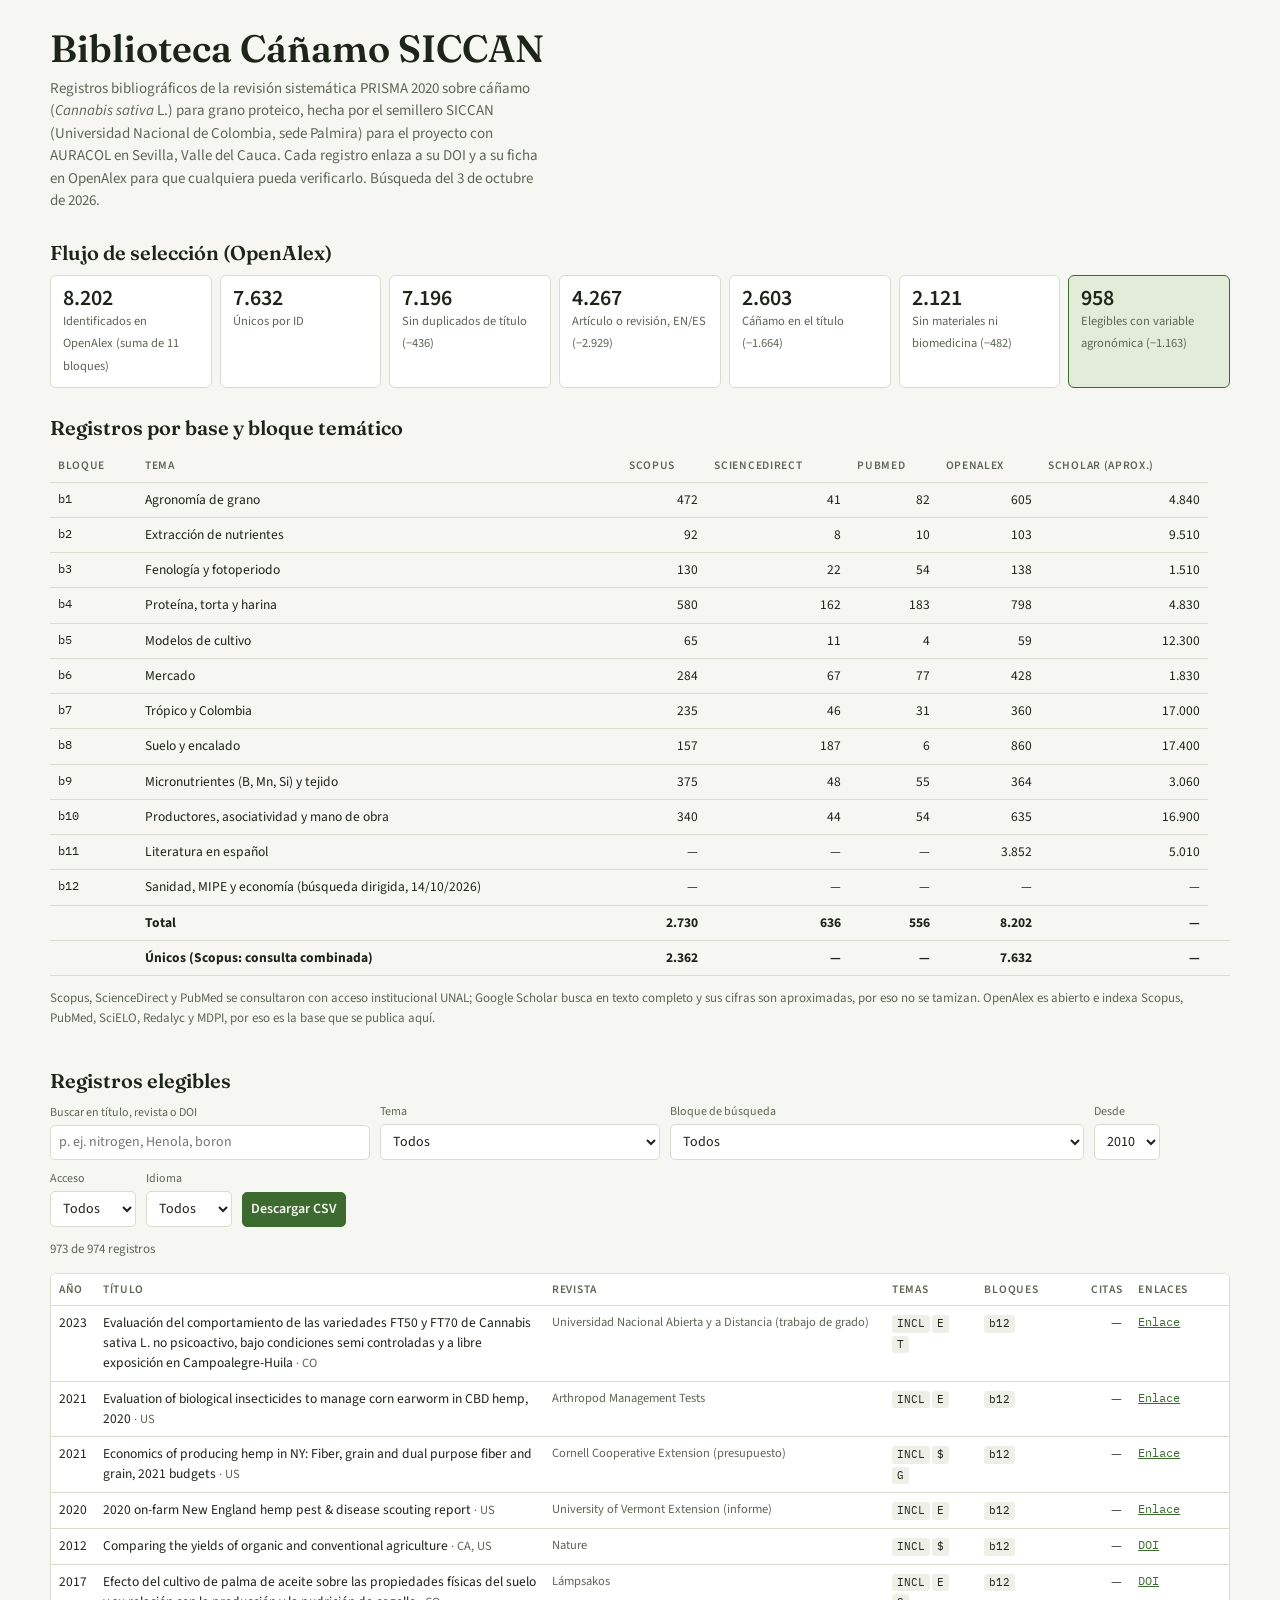
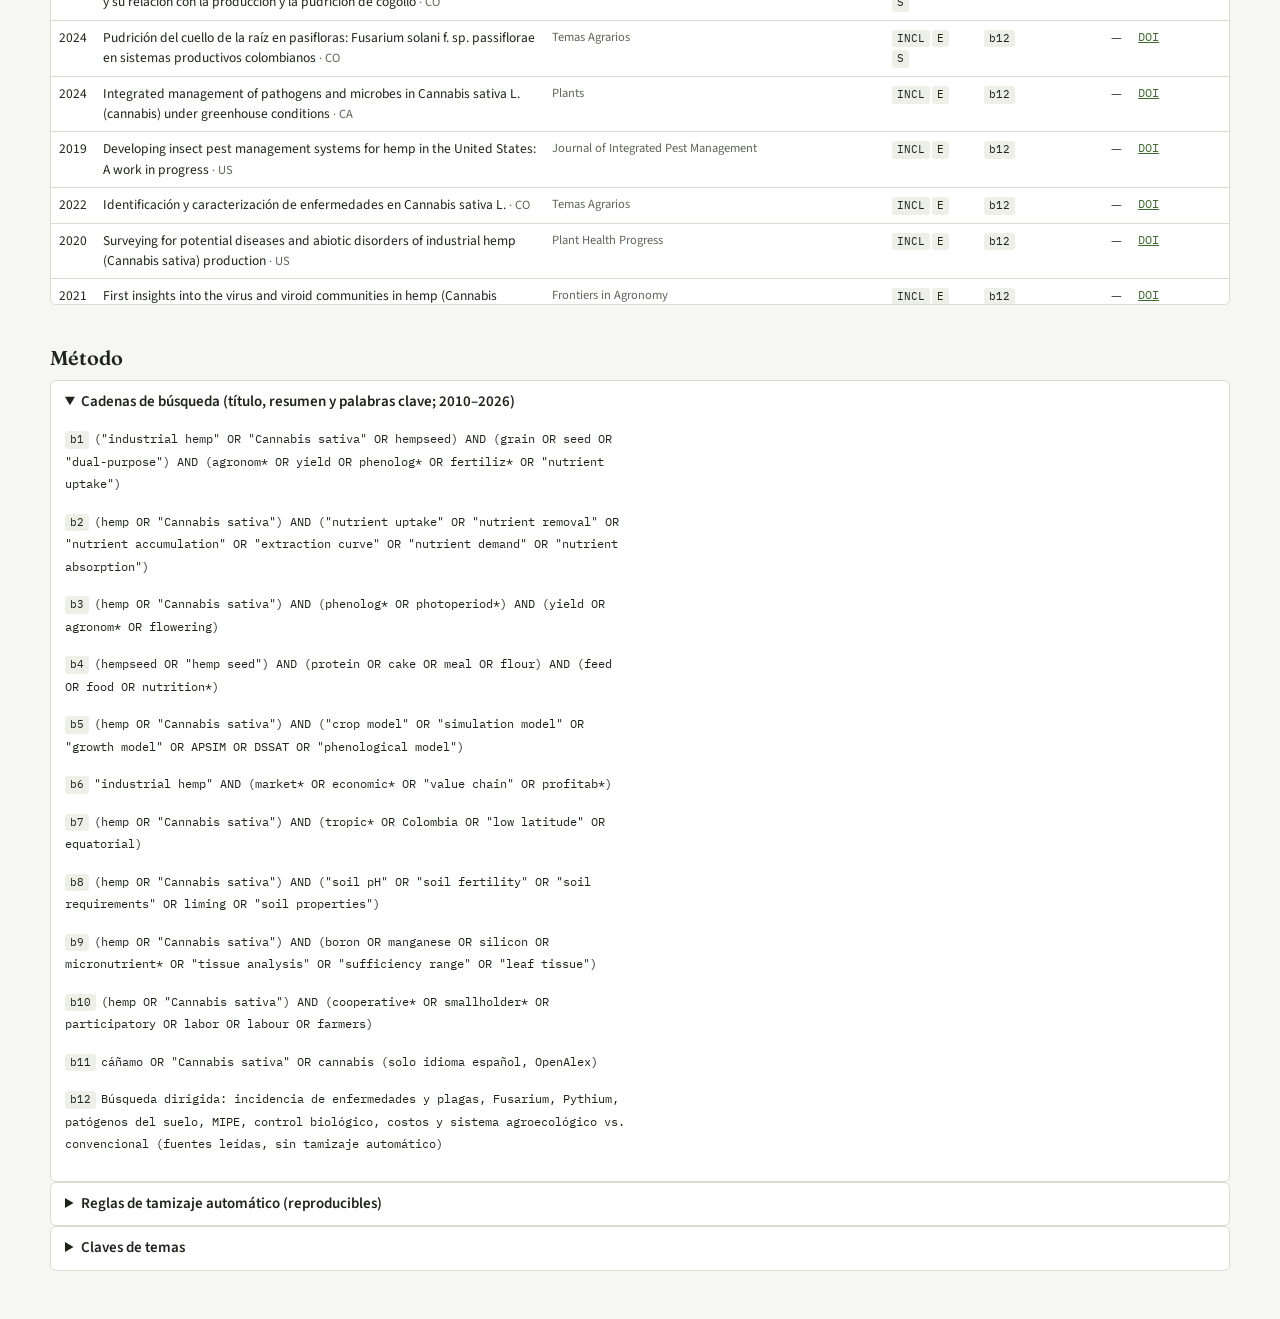
==== commit 68939784: "Biblioteca: 16 fuentes nuevas de sanidad y economía (974 registros)" ====
--- a/index.html
+++ b/index.html
@@ -96,12 +96,12 @@
   </section>
 </div>
 
-<script id="db-data" type="application/json">/*__DATA__*/[["7126264400","10.1080/15226514.2026.2621118",2026,4,"c","en","1","S","International Journal of Phytoremediation","FR","Field-grown hemp treated with humic/fulvic acids and arbuscular mycorrhizal fungi for phytomanaging a metal-contaminated agricultural soil"],["7135193152","10.1016/j.foodchem.2026.148764",2026,4,"c","en","4","GP","Food Chemistry","IR","Development of smart/active chitosan/Kapppa-carrageenan films incorporating Aronia anthocyanin and ginger essential oil Pickering emulsion stabilized by hempseed protein nanoparticles"],["7135097503","10.1002/rem.70059",2026,4,"h","en","8","S","Remediation Journal","AU;GB","Current Knowledge on Phytoremediation Potential of Industrial Hemp ( Cannabis sativa L.) for PFAS and Heavy Metal Contaminated Soils"],["7128609197","10.1016/j.indcrop.2026.122866",2026,2,"g","en","1.6","V","Industrial Crops and Products","RS;US;CA","Essential oil yield, composition, and fiber cell wall components in dual-purpose industrial hemp"],["7131116152","10.3389/fagro.2026.1745927",2026,2,"g","en","1.6","V","Frontiers in Agronomy","NZ;US","Performance of industrial hemp cultivars across U.S. Midwestern environments: evidence from multi-location trials in Missouri"],["7134235451","10.14719/pst.11067",2026,2,"d","en","1.3","V","Plant Science Today","MA","Influence of extrinsic factors and salt stress on the in vitro germination and development of Moroccan Cannabis sativa L. varieties as potential medicinal plants"],["7131396143","10.1007/s12033-026-01559-0",2026,2,"c","en","3","","Molecular Biotechnology","TH","Integrating Genetic and Biotechnological Approaches to Enhance High-CBD Cannabis sativa L. Cultivation for Medicinal Purposes"],["7140575334","10.1016/j.foodchem.2026.149020",2026,2,"c","en","4","GP","Food Chemistry","CN","Hemp seed protein: a promising meat protein substitute with high nutritional value, high safety, and high meat like aroma characteristics"],["7131231131","10.1016/j.psj.2026.106693",2026,2,"g","en","4","GP","Poultry Science","TR;PK","Effect of hot and cold processed hempseed (Cannabis sativa) meal on productive performance, egg quality, egg yolk fatty acid and blood biochemical in laying hens at 37 weeks"],["7124725381","10.3390/foods15020352",2026,2,"g","en","4","P","Foods","IT;GB","Valorization of Hemp, Shrimp and Blue Crab Co-Products as Novel Culture Media Ingredients to Improve Protein Quality and Antioxidant Capacity of Cultured Meat in Cell-Based Food Applications"],["7133521623","10.1186/s12870-026-08423-y",2026,2,"g","en","6.9","SV","BMC Plant Biology","TR","Soilless culture as a novel strategy for maximizing growth performance and fiber yield in industrial hemp (Cannabis sativa L.)"],["7131070460","10.17221/556/2025-pse",2026,1,"g","en","1","GV","Plant Soil and Environment","SI","Impact of hemp (Cannabis sativa L.) variety on the seed and stem yield, biochemical characteristics of the inflorescences and nutritional quality of seeds"],["7160521017","10.1016/j.indcrop.2026.123385",2026,1,"g","en","1","NV","Industrial Crops and Products","AU","Phosphate availability shapes source–sink dynamics and nitrogen balance in dual-purpose hemp (Cannabis sativa L.): Insights from physiological and transcriptomic analyses"],["7124272249","10.21273/hortsci19059-25",2026,1,"g","en","3","F","HortScience","US","Unraveling the Confusion of Flowering Types and Terminology in Cannabis sativa"],["7125509163","10.3390/agronomy16020271",2026,1,"g","en","3","F","Agronomy","ES;PT","Phenological Development and Growth Responses of Industrial Hemp (Cannabis sativa L.) to Sowing Dates and Climatic Conditions in Elvas, Portugal"],["7141102382","10.1039/d5fb00955c",2026,1,"d","en","4","GP","Sustainable Food Technology","IT","Impact of pressing process on the chemical and nutritional characteristics of flaxseed and hempseed cakes"],["7154936728","10.1002/fft2.70280",2026,1,"g","en","4","GP","Food Frontiers","IT","Characterization of Hemp Seed Cake and Its Use as a Functional Ingredient for Bakery Application"],["7155614637","10.1016/j.aninu.2026.01.005",2026,1,"g","en","4","GP","Animal nutrition","GB","Enhancing lactation performance and energy utilisation efficiency through dietary inclusion of apple pomace silage and hempseed cake in dairy cows"],["7152067855","10.1016/j.afres.2026.101981",2026,1,"g","en","4","GP","Applied Food Research","IR;CY;AZ","Impact of sterol stabilizers (cholesterol, beta-sitosterol, gamma-oryzanol) on the physicochemical and antioxidant properties of hempseed protein hydrolysate-loaded nanoliposomes"],["7155176479","10.3389/fnut.2026.1825902",2026,1,"g","en","4","G","Frontiers in Nutrition","RO","Assessment of nutritional and functional profile of whole, hulled and germinated hemp (Cannabis sativa L.) seeds"],["7162672942","10.1016/j.foostr.2026.100535",2026,1,"h","en","4","P","Food Structure","NZ","Influence of hemp protein hydrolysates on the textural, thermal, rheological, and structural properties of corn starch with varying amylose content"],["7125516669","10.1007/s41742-025-01038-5",2026,1,"h","en","8","NS","International Journal of Environmental Research","DE","Assessing the Possibility to Cultivate Industrial Hemp (Cannabis sativa L.) in Sandy Agricultural Soils of Brandenburg under Water Scarcity and Nutrient Deficiency"],["7133851972","10.1016/j.indcrop.2026.122940",2026,1,"g","en","8","","Industrial Crops and Products","MA;SA;FR","Environmental determinants of cannabinoid, terpene and safety profiles in Cannabis sativa L. cultivation in Northern Morocco"],["7119771092","10.1007/s42729-025-02900-3",2026,1,"c","en","8","S","Journal of soil science and plant nutrition","TR","Short-Term Effects of Hemp-derived Amendments on Soil C and N Turnover and Microbial Efficiency across Three Soil Types"],["7134170777","10.1002/csc2.70241",2026,1,"h","en","9","V","Crop Science","US","Cannabichromene variation in hemp cultivars"],["7138922922","10.1016/j.fbio.2026.108691",2026,1,"h","en","9","NG","Food Bioscience","GB","Hemp seed hull powder: A sustainable source of bioavailable micronutrients and phytochemicals with inhibitory activity against α-amylase and α-glucosidase"],["7125505291","10.3390/agriculture16030292",2026,1,"g","en","9","V","Agriculture","HR;PT","Industrial Hemp Finola Variety Microgreens: A Sustainable Source of Selenium Biofortified Functional Foods"],["7148391467","10.1002/advs.75055",2026,1,"g","en","10","P","Advanced Science","CN","A Novel CsYABBY3‐CsAS1 Feedback Loop Coordinates Trichome Differentiation and Cannabinoid Biosynthesis in Cannabis sativa L."],["7134954337","10.1002/agj2.70300",2026,0,"h","en","1.2.6.9","INCLN","Agronomy Journal","US","Nutrient uptake and partitioning of industrial hemp in the central Plains"],["7162771566","10.1007/s10343-026-01352-8",2026,0,"c","en","1","V","Journal of Plant Diseases and Protection","TR","Effects of Weed Control Strategies on Fiber Yield and Yield Components in Industrial Hemp (Cannabis sativa L.)"],["7196948582","10.1016/j.indcrop.2026.123890",2026,0,"g","en","1","GV","Industrial Crops and Products","US","Effect of different environmental conditions on growth, biomass, and grain yield of industrial hemp varieties"],["7214621379","10.1002/agg2.70459",2026,0,"g","en","1","","Agrosystems Geosciences & Environment","US","Short‐term agronomic consequences of industrial hemp incorporation into traditional corn–soybean rotations"],["7214298132","10.3390/crops6050090",2026,0,"g","en","1","","Crops","AU","Industrial Hemp Response to Waterlogging Stress: Influence of Duration and Growth Stage on Physiological Performance and Yield"],["7130590333","10.1002/agj2.70306",2026,0,"h","en","1.8","NS","Agronomy Journal","US","Tillage and cover cropping enhanced yield, nitrogen use efficiency, and soil health in organic industrial hemp–barley rotations"],["7155194662","10.1080/03650340.2026.2657117",2026,0,"d","en","1.2.9","N","Archives of Agronomy and Soil Science","IR","Optimizing hemp ( Cannabis sativa L.) physiology and cannabidiol content through integrated chemical and bio-nitrogen fertilization under drought"],["7167845312","10.1111/pbr.70111",2026,0,"c","en","1.10","G","Plant Breeding","PK","Optimized Chemical Masculinization and SCAR Marker‐Assisted Screening for Feminized Seed Production in Hemp ( Cannabis sativa L.)"],["7163637776","10.3389/fpls.2026.1842299",2026,0,"g","en","1","","Frontiers in Plant Science","AU;US","Comparison of two carbohydrate-based biostimulant complexes for their ability to enhance Cannabis sativa flower yield and quality"],["7203630901","10.1016/j.indcrop.2026.123946",2026,0,"g","en","1","NVD","Industrial Crops and Products","US","Effect of row spacing, nitrogen, and varieties on industrial hemp production in Missouri"],["7204129182","10.1007/s44187-026-01211-5",2026,0,"g","en","1.4","G","Discover Food","ES","Screening of total antioxidant capacity (TAC) and angiotensin-converting enzyme (ACE) inhibitory activity of Hemp seeds (Cannabis sativa L.)"],["7152126537","10.48317/imist.prsm/morjchem-v14i2.65035",2026,0,"d","en","1","G","Moroccan Journal of chemistry","MA","Effect of Microwave and Oven Drying on the Phytochemical Profile and Bio-activities of Cannabis Sativa L, seeds Aqueous Extract"],["7163187129","10.47933/ijeir.1812495",2026,0,"h","en","1","GV","International Journal of Engineering and Innovative Research","TR","CHEMICAL CHARACTERISTICS AND FATTY ACID COMPOSITION OF HEMP (CANNABIS SATIVA L.) SEED OIL: A COMPARATIVE EVALUATION OF THE NARLI VARIETY"],["7130507753","10.1093/hr/uhag038",2026,0,"g","en","1","G","Horticulture Research","AU","Weeding out variability: a proof-of-concept for producing uniform F1 hybrid Cannabis sativa L. using single-seed descent"],["7133562594","10.14720/aas.2026.122.1.26115",2026,0,"d","en","1","F","Acta agriculturae Slovenica","SI","From breeding to practise: Effects of sowing date and pruning system on flower yield and cannabinoid composition in four Slovenian feminized industrial hemp breeding lines"],["7202149718","10.1016/j.indcrop.2026.124112",2026,0,"g","en","1.10","V","Industrial Crops and Products","PL","Energy efficiency in industrial hemp stalk production depending on cultivar and flower harvest"],["7214713191","10.1093/jas/skag272.290",2026,0,"g","en","1","G","Journal of Animal Science","US","337. Ex Vivo Fermentation of Hempseed by Cattle Rumen Microbes and Transformation of Cell Wall Carbohydrates."],["7213496108","10.1038/s41598-026-59272-6",2026,0,"g","en","1","V","Scientific Reports","IT","Metabolomic investigation of inflorescences from Cannabis sativa L. variety Earlina 8FC cultivated in southern Italy: an NMR and LC-MS/MS integrated approach"],["7203684512","10.1094/phytofr-06-26-0074-r",2026,0,"d","en","1","SGV","PhytoFrontiers™","US","Seed Treatments to Overcome Soilborne Pathogen Pressure in Direct-Seeded Fiber Hemp"],["7172517144","10.5281/zenodo.21808052",2026,0,"g","en","1.3.6","G","Zenodo (CERN European Organization for Nuclear Research)","","CBDA content in identical hemp seed grown on Gotland (Sweden) versus Italy: a paired HPLC-UV comparison"],["7161151389","10.1002/agj2.70427",2026,0,"h","en","1.10","VD","Agronomy Journal","US","Plant population effects on fiber hemp growth and yield in Southeastern United States"],["7213957748","10.1080/10412905.2026.2726772",2026,0,"c","en","1","V","Journal of Essential Oil Research","IR;US","Dynamic changes in essential oil yield and terpenoid composition across growth stages in hemp cultivars"],["7164964785","10.1016/j.indcrop.2026.123693",2026,0,"g","en","1","NGVD","Industrial Crops and Products","US","Genotype-specific nitrogen requirements overpower seeding density effects for irrigated fiber hemp in a high-elevation semi-arid climate"],["7148627387","10.1002/agg2.70348",2026,0,"g","en","1","D","Agrosystems Geosciences & Environment","US","Effect of plant population on crop growth, floral biomass, and cannabinoid yield in field‐grown hemp"],["7160232031","10.55186/25876740_2026_69_2_237",2026,0,"b","en","1","V","Mezhdunarodnyi sel skokhozyaistvennyi zhurnal","RU","Effectiveness of using the new organic growth substance \"Grivlag\" on the productivity and morphological indicators of technical hemp varieties in the Krasnodar region"],["7201850760","10.3390/agronomy16161514",2026,0,"g","en","1","V","Agronomy","US","Factors Influencing Biomass, Cannabinoid Profiles, and Regulatory Compliance in Floral Hemp: Multi-Factorial Study of Production Systems, Cultivars, Mulching, and Propagation"],["7204084409","10.25675/3.027367",2026,0,"g","en","2.3.9","N","","","A transpiration-driven mass-balance framework for quantitative analysis of nutrient uptake in Cannabis sativa L."],["7125372156","10.3389/fpls.2025.1753553",2026,0,"g","en","2","NM","Frontiers in Plant Science","US","Predicting vegetative phase nutrient uptake in Cannabis sativa L. via transpiration-driven mass-balance"],["7151495734","10.3390/plants15071004",2026,0,"g","en","2","","Plants","IT","Effects of Green Light Deprivation and Red-to-Blue Ratio on Growth, Mineral Content, and Pigments in Salvia officinalis L. and Cannabis sativa L."],["7125611607","10.1111/ppl.70756",2026,0,"h","en","2","","Physiologia Plantarum","NL","Plant Growth‐Promoting Rhizobacteria Colonize Δ 9 ‐Tetrahydrocannabinolic Acid Drug‐Type Cannabis sativa L. Roots and Modulate Cannabinoid Metabolism"],["7131358506","10.3390/plants15050682",2026,0,"g","en","3","F","Plants","CN","Research Progress on Flowering Period of Hemp"],["7169664829","10.1038/s41598-026-62855-y",2026,0,"g","en","3","F","Scientific Reports","","Identification of a major QTL and candidate gene for flowering time in industrial hemp via BSA-seq and fine mapping"],["7161936312","10.1038/s41598-026-53686-y",2026,0,"g","en","3","F","Scientific Reports","CA;IR","Integrating temporal morphophysiological and genomic markers for precise classification of flowering time in cannabis"],["7160124342","10.1007/s00217-026-05128-2",2026,0,"c","en","4","GP","European Food Research and Technology","US","Hempseed proteins as novel food ingredients: a review"],["7204124026","10.1016/j.foodchem.2026.150895",2026,0,"c","en","4","GP","Food Chemistry","TR","Characterization of hemp seed oil-carnauba wax oleogel and the effect of oleogel usage and hemp seed flour substitution on the properties of wheat flour crackers"],["7163927944","10.25675/3.027167",2026,0,"g","en","4","GP","","","The effects of hempseed cake on swine behavior"],["7138834176","10.1002/aocs.70079",2026,0,"c","en","4","GPD","Journal of the American Oil Chemists Society","US","Physical and Chemical Properties of Density‐Graded Industrial Hemp Seeds, Extracted Oil, and Protein in Defatted Meal"],["7215039591","10.3390/foods15193363",2026,0,"g","en","4.9","GV","Foods","RO","Nutritional Contribution and Bioactive Properties of Romanian Monoecious Hemp Seed (Cannabis sativa L.) Varieties for Potential Food Applications"],["7214055904","10.3390/app16199394",2026,0,"g","en","4","GP","Applied Sciences","PL","Effects of Sunflower, Pumpkin, and Hemp Seed Proteins on the Quality Attributes of Yogurt"],["7214352179","10.1016/j.foodres.2026.120885",2026,0,"c","en","4","G","Food Research International","KR","Toward sustainable plant-based foods: Physicochemical and nutritional evaluation of hemp seed tofu-like gel prepared with various coagulants"],["7202178590","10.1186/s12917-026-05807-y",2026,0,"g","en","4","GP","BMC Veterinary Research","TR","Effects of different levels of hemp seed meal supplementation in lamb diets on fattening performance and metabolic responses"],["7211946988","10.1016/j.smallrumres.2026.107906",2026,0,"h","en","4","GP","Small Ruminant Research","PL","Effects of dietary supplementation with hemp cake and hempseed (Cannabis sativa L.) on the quality parameters and oxidative-antioxidative status of epididymal sperm in rams"],["7204691634","10.14710/jitaa.51.3.191-202",2026,0,"g","en","4","NGP","Journal of the Indonesian Tropical Animal Agriculture","ID;TR","Fatty acid profile, nutrient composition, characteristics, and sensory traits of broiler chicken meat fed a diet containing heat-treated hemp seed cake and phytase"],["7204640937","10.1016/j.foodres.2026.120523",2026,0,"c","en","4","GP","Food Research International","CN","Structure and functional properties of Dendrobium officinale polysaccharide-hemp seed protein gels for dysphagia diets as regulated by alkali concentration and temperature"],["7202132698","10.5281/zenodo.21871770",2026,0,"g","en","4","GP","Zenodo (CERN European Organization for Nuclear Research)","IN","Consumer Acceptance and Sensory Profiling of Hemp Seed Flour-Fortified Whole Wheat Bread Using Hedonic, Just-About-Right (JAR), And Check-All-That-Apply (CATA) Analyses"],["7160615343","10.1590/1981-6723.462025",2026,0,"g","en","4","G","Brazilian journal of food technology/Brazilian Journal of Food Technology","UY","Optimization of hemp seed oil extraction and functional testing of its by-product in gluten-free baked goods"],["7214077026","10.3389/fnut.2026.1926667",2026,0,"g","en","4","G","Frontiers in Nutrition","US;CA","Hempseeds as sustainable plant-based source of bioactive peptides with biofunctional properties"],["7203559227","10.1016/j.psj.2026.107622",2026,0,"g","en","4","G","Poultry Science","IR","Hempseed-based diets supplemented with carbohydrase and butyric acid for broiler chickens"],["7169763348","10.1007/s00217-026-05228-z",2026,0,"h","en","4","P","European Food Research and Technology","NZ","Exploring hemp protein hydrolysates: functional and nutritional interactions with corn starch"],["7203939071","10.1016/j.foodchem.2026.150861",2026,0,"c","en","4","G","Food Chemistry","CN","Arginine-rich hemp seed globulin-tannic acid non-covalent complexation: Structural compaction, enhanced antioxidant/emulsifying properties, and modulated digestibility"],["7214707364","10.1093/jas/skag272.421",2026,0,"g","en","4","G","Journal of Animal Science","US","PS4-9. Hempseed Products Modulate Immune and Metabolic Responses in Sheep Monocyte-derived Macrophages."],["7203823768","10.3390/appliedchem6030057",2026,0,"g","en","4","GP","AppliedChem","BG","Valorization Potential of Oilseed Press Cakes from Pumpkin (Cucurbita pepo) and Hemp (Cannabis sativa)"],["7127061374","10.1016/j.japr.2026.100685",2026,0,"g","en","4","GP","The Journal of Applied Poultry Research","CA;JP","Egg quality and hen health benefit from dietary inclusion of hempseed presscake or oil in the diets of Lohmann LSL-lite white laying hens housed in an enriched single-tier housing system"],["7214700181","10.1093/jas/skag272.619",2026,0,"g","en","4.9","P","Journal of Animal Science","US","PS4-25. Spent Hemp Biomass (SHB) as a Potential Protein Supplement for Goats."],["7161773660","10.1016/j.foodhyd.2026.112901",2026,0,"c","en","4","P","Food Hydrocolloids","US","Structural and functional properties of hemp protein isolates from industrial hemp waste after cannabidiol extraction"],["7164167111","10.3389/fpls.2026.1846572",2026,0,"g","en","5","","Frontiers in Plant Science","CN","Efficient propagation protocol and genetic similarity assessment of medicinal cannabis based on photoautotrophic micropropagation"],["7154593553","10.5281/zenodo.19614773",2026,0,"g","en","6.10","$","Zenodo (CERN European Organization for Nuclear Research)","","The Economic Potential of Industrial Hemp (Cannabis Sativa L.) in the Uttarakhand Himalaya: An Ethno –Historical Study"],["7171535789","10.30910/turkjans.1913904",2026,0,"d","en","6.10","A","Türk Tarım ve Doğa Bilimleri Dergisi","TR","Willingness of Hemp Farmers to Establish Producer Organizations: Evidence from Samsun, Türkiye"],["7138898453","10.1080/15226514.2026.2643786",2026,0,"g","en","6","S","International Journal of Phytoremediation","BE","Hemp flowers cultivated on a soil contaminated with cadmium, lead and zinc exhibit valorization potential"],["7204476696","10.1016/j.indcrop.2026.124233",2026,0,"g","en","6","G","Industrial Crops and Products","IT","The role of seed structure on hemp germination: A study based on X-ray microtomography and 3D image analysis"],["7202156483","10.1016/j.indcrop.2026.124072",2026,0,"g","en","9","N","Industrial Crops and Products","ES","Organ-specific functional responses under boron toxicity impact industrial hemp (Cannabis sativa L.) performance and quality"],["7214193808","10.3390/ani16193006",2026,0,"g","en","9","G","Animals","PL","Hemp Seeds (Cannabis sativa L.) in Cattle Nutrition: Effects on Beef Fatty Acid, Vitamin, and Mineral Profiles"],["7166692252","10.1016/j.stress.2026.101464",2026,0,"g","en","9","N","Plant Stress","LU;CZ;IT;BE","Unravelling the protective role of silicon in Cannabis sativa hypocotyls under cadmium and zinc stress with imaging and -omics"],["7166689456","10.1186/s12870-026-09379-9",2026,0,"g","en","9","N","BMC Plant Biology","AU;CN","Co-expression analysis identifies organ-specific gene regulatory networks responsive to phosphate limitation in hemp (Cannabis sativa L.)"],["7166596530","10.60923/issn.2281-4485/24209",2026,0,"d","en","9","S","EQA - International Journal of Environmental Quality","PK","Assessment of Heavy Metals contamination in Cannabis sativa, soil and industrial wastewater from Mirpur (Azad Jammu and Kashmir)"],["7213159952","10.15255/kui.2026.001",2026,0,"d","en","9","S","Kemija u industriji","SI;BA","Metals and Secondary Metabolites in Industrial Hemp Plants Grown in Contaminated Soil"],["7132818264","10.3390/molecules31050809",2026,0,"g","en","9","G","Molecules","PL;SK","Aroma Profile of Worts and Contents of Selected Mineral Elements in Brewing with Malted and Unmalted Hemp Seeds"],["7168419228","10.3390/agriculture16141522",2026,0,"g","en","9","N","Agriculture","CZ","Integrating Silicon into Fertigation Strategies for Cannabis Production: A Comprehensive Review"],["7168181547","10.1007/s13399-026-07177-9",2026,0,"h","en","10","$T","Biomass Conversion and Biorefinery","ZA","Cannabis sativa L. biomass valorization as a strategic bioresource for South Africa’s circular bioeconomy: integrating biorefinery pathways and green extraction"],["7165115498","10.1002/aepp.70099",2026,0,"h","en","10","","Applied Economic Perspectives and Policy","US","Hemp Cultivation and Crop Diversification: Implications for Ecosystem Services in Kentucky"],["7164478987","10.1016/j.talanta.2026.130154",2026,0,"h","en","10","F","Talanta","IT","Miniaturized and automated analysis of pesticides in Cannabis sativa L. flowering tops by means of a robotic platform coupled to liquid chromatography-tandem mass spectrometry"],["7160757374","10.34172/cjmb.2026.5060",2026,0,"c","en","10","GP","Crescent Journal of Medical and Biological Sciences","IR;CY;AZ","Gamma-oryzanol Stabilized Nanoliposomes for Enhanced Delivery of Hempseed Protein Hydrolysate: Physicochemical Characterization and Antioxidant Potential for Nutraceutical Applications"],["4412776187","10.1016/j.carbpol.2025.124153",2025,20,"h","en","4","GP","Carbohydrate Polymers","CN","Alkali-induced Dendrobium officinale polysaccharide-hemp seed protein gels: Insight into structure, molecular interaction mechanisms, and potential as dysphagia food"],["4409011458","10.15376/biores.20.2.basak",2025,18,"g","en","6","V","BioResources","US","A critical review of industrial fiber hemp anatomy, agronomic practices, and valorization into sustainable bioproducts"],["4410840770","10.3390/ijms26115219",2025,17,"g","en","4","NG","International Journal of Molecular Sciences","IT","Nutrients and Bioactive Compounds from Cannabis sativa Seeds: A Review Focused on Omics-Based Investigations"],["4411261303","10.1016/j.jenvman.2025.126117",2025,15,"h","en","6.10","$","Journal of Environmental Management","DE","Economic, ecological and social perspectives of industrial hemp cultivation in Germany: A qualitative analysis"],["4406398737","10.3390/seeds4010005",2025,14,"g","en","1.4.6","G","Seeds","GR","Nutritional and Industrial Insights into Hemp Seed Oil: A Value-Added Product of Cannabis sativa L."],["4408154596","10.3390/foods14050875",2025,14,"g","en","4","NG","Foods","GB","Hemp Seed-Based Foods and Processing By-Products Are Sustainable Rich Sources of Nutrients and Plant Metabolites Supporting Dietary Biodiversity, Health, and Nutritional Needs"],["4411431725","10.1186/s42238-025-00296-6",2025,12,"g","en","1","G","Journal of Cannabis Research","MA;BE;BI","Effect of screw pressing temperature on yield, bioactive compounds, and quality of hemp (Cannabis sativa L.) seed oil"],["4412597580","10.1080/10408398.2025.2534839",2025,12,"h","en","4.9","G","Critical Reviews in Food Science and Nutrition","US","Hemp seed as an emerging source of nutritious functional ingredients"],["4408866053","10.3390/foods14071149",2025,12,"g","en","4","GP","Foods","CN","Preparation, Modification, Food Application, and Health Effects of Protein and Peptide from Hemp (Cannabis sativa L.) Seed: A Review of the Recent Literature"],["4408320848","10.1002/csc2.70017",2025,11,"c","en","1","G","Crop Science","US","Effect of planting dates and seeding densities on growth, physiology, and yield of industrial hemp"],["4409030915","10.1002/ejlt.70017",2025,11,"h","en","4","GP","European Journal of Lipid Science and Technology","HU","Physicochemical Characteristics of Cold‐Pressed Hemp, Flax, Hazelnut, and Pumpkin Seed Oils and Press Cakes"],["4406618801","10.3390/plants14020274",2025,11,"g","en","4","P","Plants","US","Impact of a Novel Two-Phase Natural Deep Eutectic Solvent-Assisted Extraction on the Structural, Functional, and Flavor Properties of Hemp Protein Isolates"],["4408973284","10.1002/agg2.70093",2025,10,"g","en","1","ND","Agrosystems Geosciences & Environment","US","Industrial hemp yield and chemical composition as influenced by row spacing, fertilization, and environmental conditions"],["4408739403","10.1016/j.foodhyd.2025.111372",2025,10,"h","en","4","GP","Food Hydrocolloids","NZ","Heat-induced dissociation and association of proteins in hempseed protein bodies"],["4407410039","10.3390/foods14040601",2025,10,"g","en","4","GP","Foods","KR","Effects on Physicochemical, Nutritional, and Quality Attributes of Fortified Vegan Muffins Incorporated with Hempseed as an Alternative Protein Source"],["4406165741","10.1002/agj2.70006",2025,9,"h","en","1","V","Agronomy Journal","US","Comparing agronomic performance of industrial hemp varieties for suitable production in the United States"],["4413095426","10.3390/agriculture15151635",2025,9,"g","en","3","","Agriculture","PT;ES","Current Context of Cannabis sativa Cultivation and Parameters Influencing Its Development"],["4410004084","10.3390/foods14091605",2025,9,"g","en","4","GP","Foods","PL","Comparative Characterization of Hemp Seed Cakes from Dehulled and Hulled Cannabis sativa L. var. oleifera cv. ‘Henola’: Nutritional, Functional, and Storage Stability Insights"],["4410911645","10.5650/jos.ess25015",2025,9,"g","en","4.10","G","Journal of Oleo Science","MA","Nutritional Composition and Functional Properties of ‘Beldiya’ Hemp Seed and Oil: A Sustainable Local Resource from Northern Morocco for Health and Nutrition"],["4408049977","10.1016/j.focha.2025.100943",2025,9,"g","en","4","SGP","Food Chemistry Advances","CN;GB;MA;DE","Impact of roasting, high-pressure homogenization, and alkaline pH-shifting on hemp seed protein functionality"],["4407753581","10.3390/agronomy15020496",2025,8,"g","en","1","NV","Agronomy","HR","Industrial Hemp Finola Variety Photosynthetic, Morphometric, Biomechanical, and Yield Responses to K Fertilization Across Different Growth Stages"],["4411541189","10.1016/j.ifset.2025.104094",2025,8,"g","en","4","GP","Innovative Food Science & Emerging Technologies","LT;FI","High-moisture extrusion of hempseed and oat press cakes for formation of soy-protein-containing fibrous meat analogs: Textural and physicochemical properties"],["4412039815","10.1007/s11947-025-03940-4",2025,7,"h","en","4","GP","Food and Bioprocess Technology","AU","Enhancement of Protein Hydrolysis and Bioactivity in Hempseed Cake via Solid-State Fermentation Using Aspergillus niger, Bacillus subtilis, and Lactobacillus rhamnosus"],["4410876556","10.1016/j.fbio.2025.106965",2025,7,"b","en","4","GP","Food Bioscience","US","Enzymatic hydrolysis altered the physicochemical and immunogenic profile of protein-based ingredients derived from industrial hempseed (Cannabis sativa L.)"],["4414326064","10.3390/ijpb16030111",2025,6,"g","en","1","GTV","International Journal of Plant Biology","TH","Optimizing Ethephon Concentrations for Male Plant Feminization and Enhanced Seed Yield in Dioecious Thai Hemp (Cannabis sativa L. cv. RPF3)"],["4409151405","10.1016/j.farsys.2025.100152",2025,6,"g","en","1","SG","Farming System","US","Impact of planting dates and seeding densities on soil water depletion pattern, root distribution, and water productivity of industrial hemp"],["4406810995","10.1038/s41598-025-86469-y",2025,6,"g","en","1","GV","Scientific Reports","PK;SA;US","Influence of different priming treatments on germination potential and seedling establishment of four important hemp (Cannabis sativa L.) cultivars"],["4408933923","10.1080/15440478.2025.2474136",2025,6,"g","en","4","G","Journal of Natural Fibers","IN;TZ","Hemp Seed and Its Milk Analog: A Review on Specialties, Significance and Emerging Needs"],["4410231531","10.1016/j.rhisph.2025.101099",2025,6,"b","en","6","SM","Rhizosphere","US","Insight into industrial hemp (Cannabis sativa L.) root exudation composition in a simulated soil environment: a rhizosphere-on-a-chip study"],["4410753801","10.1186/s12864-025-11697-5",2025,6,"g","en","9","N","BMC Genomics","CN","Transcriptomic analysis of wild Cannabis sativa: insights into tissue- and stage-specific expression and secondary metabolic regulation"],["4415363898","10.3389/fpls.2025.1632346",2025,5,"g","en","1","GV","Frontiers in Plant Science","US","Phenotypic and genetic characterization of sixteen grain and dual-type industrial hemp varieties (Cannabis sativa L.) for agronomic and yield component traits"],["4413878113","10.1002/fsn3.70894",2025,5,"h","en","1","G","Food Science & Nutrition","MA;SA","Investigating the Influence of Drying Methods on the Quality and Bioactive Properties of Hemp ( Cannabis sativa L.) Seed Oil"],["4408973304","10.1002/agg2.70091",2025,5,"g","en","1.2","V","Agrosystems Geosciences & Environment","US","Performance and mycorrhizal colonization of industrial hemp varieties under regenerative organic systems in Northeastern region"],["4406154161","10.3390/agriculture15020125",2025,5,"g","en","2.6","N","Agriculture","CN","Adaptation Strategies for Hemp in Alkaline Salt Environments: Fertilizer Management for Nutrient Uptake and Optimizing Growth"],["4408854037","10.3390/horticulturae11040357",2025,5,"g","en","4","GP","Horticulturae","TH","Effects of Protein Hydrolysate Derived from Hempseed By-Products on Growth, Mineral Contents, and Quality of Greenhouse Grown Red Oak Lettuce"],["4407411495","10.3390/foods14040567",2025,5,"g","en","4","GP","Foods","MD","Harnessing Hemp (Cannabis sativa L.) Seed Cake Proteins: From Concentrate Production to Enhanced Choux Pastry Quality"],["4410629785","10.1016/j.jece.2025.117173",2025,5,"c","en","6.8","","Journal of environmental chemical engineering","TR","Phytoremediation potential of industrial hemp grown in sewage sludge: Growth performance and environmental impact"],["4410444596","10.1186/s42238-025-00280-0",2025,5,"g","en","6","","Journal of Cannabis Research","IN;ET","Herbicide use and weed management strategies in hemp cultivation"],["4410006809","10.3390/agronomy15051121",2025,5,"g","en","8","S","Agronomy","LT","Optimizing Hemp (Cannabis sativa L.) Residue Management: Influence on Soil Chemical Properties Across Different Application Technologies"],["4413306315","10.3390/ijpb16030092",2025,4,"g","en","2","N","International Journal of Plant Biology","AR","Response of Cannabis sativa L. to Inorganic Fertilization (N, P, K): Biomass, Nutrient Uptake and Cannabinoids Profile"],["4411989752","10.1016/j.indcrop.2025.121431",2025,4,"g","en","3","F","Industrial Crops and Products","AU;CA","A photoperiod-based classification of industrial hemp (Cannabis sativa L.) and its agronomic implications"],["4407640048","10.3390/plants14040594",2025,4,"g","en","3","F","Plants","HU","Flowering Synchronization Using Artificial Light Control for Crossbreeding Hemp (Cannabis sativa L.) with Varied Flowering Times"],["4414708541","10.1016/j.foostr.2025.100470",2025,4,"c","en","4","GP","Food Structure","IN","Modification of physico-chemical, structural and functional properties of hemp seed meal proteins by high-pressure microfluidisation"],["4406531374","10.1002/sfp2.1045",2025,4,"h","en","4","GP","Sustainable Food Proteins","US","Nutritional and Bioactive Compounds of Novel Protein‐Based Ingredients From Industrial Hempseed Hearts"],["4407142617","10.3390/life15020225",2025,4,"g","en","4","GP","Life","IT","Hempseed Water-Soluble Protein Fraction and Its Hydrolysate Display Different Biological Features"],["4406267682","10.1016/j.fufo.2025.100541",2025,4,"g","en","4","SGP","Future Foods","DK","Extraction of Protein-Enriched Fractions from Sunflower and Hemp Seeds: Composition and Colloidal Stability of Less Refined Fractions as a Function of Initial pH"],["4407678059","10.3390/app15042178",2025,4,"g","en","9","G","Applied Sciences","RO","Nutritional Profile and Antioxidant Properties of Hemp (Cannabis sativa L.) Seed from Romania"],["4410230516","10.1016/j.plaphy.2025.109992",2025,4,"b","en","9","N","Plant Physiology and Biochemistry","US","Manganese nanoparticles synthesized from hemp biomass waste modulate metabolic responses in soybean"],["4415303914","10.1016/j.indcrop.2025.122130",2025,4,"g","en","10","N","Industrial Crops and Products","US","Estimating plant height, nitrogen uptake and above-ground biomass using UAV multispectral imaging coupled with machine learning in industrial hemp (Cannabis sativa L.)"],["4411283630","10.3390/ijpb16020067",2025,3,"g","en","1","GTV","International Journal of Plant Biology","TH","Sex Expression and Seed Yield Stability in Thai Hemp (Cannabis sativa L.): Seasonal Effects on Dioecious Cultivars for Optimized Seed Production"],["4416331449","10.1071/cp25137",2025,3,"h","en","1","","Australian Journal of Agricultural Research","AU","Effect of different water regimes on physiology, growth and yield of industrial hemp in field conditions"],["4410590737","10.1007/s11627-025-10543-3",2025,3,"c","en","1","T","In Vitro Cellular & Developmental Biology - Plant","IN","Efficient micropropagation of Indian Himalayan Cannabis sativa L. achieved by using green sulphur nanoparticles: genetic fidelity analysis using SCoT markers"],["4416978450","10.1016/j.lwt.2025.118856",2025,3,"g","en","4","GP","LWT","IT","Exploring deep eutectic solvents and enzyme-based hydrolysis for hemp seed flour valorization"],["4414097366","10.1002/fsn3.70954",2025,3,"h","en","4","GP","Food Science & Nutrition","GB","Evaluation of Protein Solubility, Lipid Oxidative Stability and Physical Properties of Hemp Seed‐Based Foods and By‐Products"],["4415465912","10.3390/insects16111081",2025,3,"g","en","4","G","Insects","TH","The Effect of Growth and Nutrition in Black Soldier Fly Larvae Fed by Hemp Seed Oil Mixed Diets"],["4414338527","10.1016/j.jfca.2025.108337",2025,3,"c","en","4","GP","Journal of Food Composition and Analysis","CZ","Quality and safety assessment of hemp-based food products: Insights into seeds, flours, and oils"],["4416930260","10.1016/j.foodres.2025.117955",2025,3,"h","en","4","SGP","Food Research International","GR","Development of hempseed protein films for edible packaging in dysphagia-friendly oat-porridge: Effect of pH and thermal denaturation conditions in tailoring film properties"],["4411471190","10.3390/polym17131724",2025,3,"g","en","4","P","Polymers","CN","Encapsulation of Essential Oils Using Hemp Protein Isolate–Gallic Acid Conjugates: Characterization and Functional Evaluation"],["4411669806","10.3390/su17135844",2025,3,"g","en","4.9","NG","Sustainability","AU","Nutrient Profiles and Bioavailability in Industrial Hemp (Cannabis sativa L.) Seeds from Diverse Provenances"],["4408973322","10.1002/agg2.70083",2025,3,"g","en","6","V","Agrosystems Geosciences & Environment","US","Impacts of irrigation system, irrigation rate, and cultivar on hemp production in the semiarid Intermountain West"],["4411840118","10.1002/nano.70036",2025,3,"g","en","9","N","Nano Select","LU","Root‐Applied Phyto‐Courier Loaded With Rutin Translocates to Aerial Tissues Inducing Molecular and Anatomical Changes in Cannabis sativa Under Salinity"],["4406998492","10.1017/s1742170524000334",2025,3,"g","en","10","A","Renewable Agriculture and Food Systems","US","Challenges from the field: experiences of first-year hemp farmers in Nebraska"],["4412651564","10.1016/j.indcrop.2025.121527",2025,2,"g","en","1.6","","Industrial Crops and Products","PL;GR","Industrial hemp Futura 75 infructescence as a source of essential oils: Micromorphology, chemical profile, and yield of essential oils"],["4417107606","10.1186/s42238-025-00364-x",2025,2,"g","en","1.6","G$V","Journal of Cannabis Research","US","Economic feasibility and risk analysis of industrial hemp production: a comparative assessment of floral, fiber, and grain enterprises in North Carolina, USA"],["4410188603","10.5424/sjar/2025231-21257",2025,2,"d","en","1","V","Spanish Journal of Agricultural Research","GR","Evaluation of European-developed hemp cultivars (Cannabis sativa L.) in response to water regimes"],["4410595703","10.1002/agg2.70126",2025,2,"g","en","1.3","D","Agrosystems Geosciences & Environment","US","Impact of plant density on stem diameter, plant height, and branching in hemp (Cannabis sativa L.)"],["4414093940","10.1016/j.foodres.2025.117476",2025,2,"c","en","1","GV","Food Research International","IN","Development of tailored non psychoactive Cannabis sativa L. genotypes in half-sib seed progeny segregation generation adhering to requirements through morpho-cannabinoid & terpene profile diversity"],["4408694729","10.21273/hortsci18415-24",2025,2,"g","en","3","N","HortScience","US","Optimal Harvest Timing: Quantifying Temporal Changes in Dry Mass and Tissue Cannabinoids for High-CBD Cannabis sativa Grown in Controlled Environments"],["4411137880","10.1016/j.indcrop.2025.121316",2025,2,"g","en","3","F","Industrial Crops and Products","CN;US","Effects of photoperiod and light quality on cannabinoid content and energy use efficiency of medical cannabis"],["7117676487","10.1016/j.fufo.2025.100898",2025,2,"g","en","4","GP","Future Foods","DE","Upcycling dehulled, non-defatted hempseed press cake: Effects of processing on protein structure and technofunctionality of protein isolates"],["4416757474","10.3390/su172310656",2025,2,"g","en","4","GP","Sustainability","RO","Valorizing Hempseed Meal as a Circular Bio-Ingredient for Sustainable Fisheries Development"],["4416314040","10.3390/foods14223925",2025,2,"g","en","4","GPV","Foods","MD","Development of Clean-Label Protein- and Fiber-Enriched Dry Pretzels Using Hemp Seed By-Products"],["4408651304","10.3390/molecules30061390",2025,2,"g","en","4","G","Molecules","ES","Fatty Acid Enrichment of Corn Extrudates with Hemp Seeds"],["4413070299","10.11002/fsp.2025.32.3.520",2025,2,"h","en","4","GP","Food Science and Preservation","KR","Optimization of hydrolysis conditions to enhance solubility of hempseed (Cannabis sativa L.) protein isolate using response surface methodology for functional beverage application"],["4415102323","10.1093/hr/uhaf268",2025,2,"g","en","6","G","Horticulture Research","CN;US","A haplotype-resolved genome assembly of seed hemp ( Cannabis sativa ) and analysis of Y chromosome divergence from the X"],["4411171552","10.1007/s41348-025-01104-2",2025,2,"h","en","7","","Journal of Plant Diseases and Protection","DE","New crops: new pests and pathogens—emerging diseases due to intensification of cultivation using the case of hemp, quinoa, and ginger in Germany"],["4410840780","10.3389/fagro.2025.1539426",2025,2,"g","en","9","","Frontiers in Agronomy","CN","Agronomic evaluation of hemp (Cannabis sativa L.) for cannabidiol production in Yunnan, China"],["4411565545","10.3390/agronomy15071521",2025,2,"g","en","10","V","Agronomy","BE","Selecting Optimal Hemp (Cannabis sativa L.) Varieties for Long Fibre Production in Western Europe"],["4406310222","10.5304/jafscd.2025.141.028",2025,2,"g","en","10","A","Journal of Agriculture Food Systems and Community Development","US","First-year hemp farmers’ motives and resources to cultivate hemp"],["4409380466","10.1186/s42238-025-00276-w",2025,2,"g","en","10","","Journal of Cannabis Research","JP","Revealed reality of cultivation and licit/illicit use of Cannabis (Cannabis sativa L.) in the western mid-hills of Nepal: a list experiment"],["4414599870","10.1080/15427528.2025.2557902",2025,1,"c","en","1","N","Journal of Crop Improvement","US","Response of industrial hemp ( Cannabis sativa L.) to preemergence herbicides and weed control under different nitrogen fertilization"],["4407767631","10.3390/agronomy15030515",2025,1,"g","en","1","GV","Agronomy","US","The Potential Impact of Flower Characteristics and Pollen Viability of Four Industrial Hemp (Cannabis sativa L.) Grain Varieties on Cross-Pollination"],["4408381305","10.1002/agg2.70077",2025,1,"g","en","1","N","Agrosystems Geosciences & Environment","US","Limited effects of phosphorus application on growth and yield of industrial hemp in Florida"],["4416027824","10.1016/j.ijbiomac.2025.148784",2025,1,"h","en","1.4","G","International Journal of Biological Macromolecules","AU","Effect of soaking conditions on the yield, integrity, and stability of oleosomes from hemp seeds (Cannabis sativa L.)"],["4417432962","10.3390/plants14243853",2025,1,"g","en","1","G","Plants","AU","Seed the Difference: QTL Mapping Reveals Several Major Loci for Seed Size in Cannabis sativa L."],["4409831545","10.30766/2072-9081.2025.26.2.317-327",2025,1,"d","en","1","","Agricultural science Euro-North-East","","Application of fungicides in cultivation of industrial hemp to increase yield and improve product quality"],["4411423631","10.1002/agg2.70145",2025,1,"g","en","1.3.5","GMV","Agrosystems Geosciences & Environment","US","Adaptation of the process‐based CSM‐CROPGRO model to simulate the growth and development of industrial hemp for seed and fiber production"],["4407826524","10.1111/1750-3841.70071",2025,1,"c","en","1.4","GP","Journal of Food Science","UY","Sustainable protein concentrate from Cannabis sativa L. seeds: Green chemistry and new functional concentrates for the alternative protein industry"],["4412549500","10.1017/s0022029925000275",2025,1,"c","en","1","","Journal of Dairy Research","GR","Effects of stevia (Stevia rebaudiana) and hemp by-products (Cannabis sativa) on milk yield, fatty acid profile, and oxidative stability in dairy cows"],["4417208838","10.1007/s12161-025-02932-6",2025,1,"c","en","1","G","Food Analytical Methods","IR;RU","Optimization of Pulsed Electric Field-Assisted Oil Extraction from Hemp (Cannabis sativa L.) Seeds Using Response Surface Methodology"],["4416940058","10.1016/j.fufo.2025.100864",2025,1,"g","en","1.4","GP","Future Foods","DK","Simultaneous extraction of hempseed oil bodies and protein concentrate through mild phytate-driven water-only fractionation"],["4415234245","10.1002/agg2.70225",2025,1,"g","en","1.3","FT","Agrosystems Geosciences & Environment","US","Field observations: Photoperiod response and yield of hemp at various latitudes throughout New Mexico"],["4414947671","10.1002/agg2.70224",2025,1,"g","en","1","","Agrosystems Geosciences & Environment","","Floral hemp biomass and cannabinoid yield response to moisture stress under irrigation in a semi‐arid climate"],["4412902515","10.3390/molecules30153261",2025,1,"g","en","1","G","Molecules","PL;SK","Evaluation of the Profile of Selected Bioactive Compounds and the Potential of Barley Wort Enriched with Malted and Unmalted Hemp Seeds for Brewing Applications"],["4417265965","10.1016/j.plana.2025.100233",2025,1,"g","en","2","N","Plant Nano Biology","IR","Synergistic effects of melatonin and zinc oxide nanoparticles on oxidative stress mitigation, nutrient accumulation, and secondary metabolite enhancement in Cannabis sativa L"],["4412634132","10.1002/fci2.70011",2025,1,"h","en","2","G","Food Chemistry International","US","Elucidating the Potential of Dietary Hemp Seed on Gut Health: Recent Advances and Future Perspectives"],["4411236882","10.1002/agg2.70125",2025,1,"g","en","3","V","Agrosystems Geosciences & Environment","US","Impact of cultivar selection on floral hemp yield and cannabinoid production in the semiarid Intermountain West"],["7117293358","10.31015/2025.4.28",2025,1,"d","en","4","GP","International Journal of Agriculture Environment and Food Sciences","TR","Effect of Hempseed Cake Instead of Cottonseed Meal on Ghrelin and Growth Hormone in Lambs"],["4408911319","10.1016/j.jafr.2025.101860",2025,1,"g","en","4","GP","Journal of Agriculture and Food Research","IT;ES","Feed-grade hempseed as alternative protein source in organic broilers diet: Growth performance, carcass characteristics and meat quality"],["4411879916","10.1080/19476337.2025.2520539",2025,1,"g","en","4","G","CyTA - Journal of Food","EC;PE","Chemical characterization of hemp seeds ( Cannabis sativa L.) cultivated in the Ecuadorian Andes"],["4416795731","10.1016/j.indcrop.2025.122360",2025,1,"g","en","4","GV","Industrial Crops and Products","CN","Exploring nutritional profiles, bioactive compounds, and functional potential of Chinese hempseed (Cannabis sativa L.) varieties"],["7140123236","10.3989/gya.0427251.2309",2025,1,"d","es","4.11","G","Grasas y Aceites","IN","Effect of thermal processing of hemp seeds (Cannabis Sativa L.) on its compositional and functional parameters"],["4410278300","10.24323/akademik-gida.1697132",2025,1,"d","en","4","G","Akademik Gıda","TR","Use of Hemp Seed Milk in Ice Cream and Its Effect on Physicochemical, Rheological, Bioactive and Sensorial Properties"],["4406593188","10.1186/s40066-024-00511-2",2025,1,"g","en","4.6.9.10","G$V","Agriculture & Food Security","GB","An analysis of the current and potential market opportunities for hempseed and fibre: the case of Scotland?"],["4412071309","10.1021/acsfoodscitech.5c00110",2025,1,"h","en","4","GP","ACS Food Science & Technology","CA;MX","Effect of Fermentation on In Vitro Protein Digestibility, Physicochemical Properties, and In Vivo Antioxidant Capacity of Hempseed (Cannabis sativa sb. sativa) Added Kombucha"],["4416187872","10.3390/plants14223465",2025,1,"g","en","4","GV","Plants","RO;NG","Chemical Profile, Bioactive Constituents and In Vitro Growth Stimulation Properties of Cold-Pressed Hemp Seed Oils from Romanian Varieties: In Vitro and In Silico Evaluation"],["4406859740","10.36718/1819-4036-2022-12-134-139",2025,1,"c","en","4","P","Вестник Красноярского государственного аграрного университета","RU","HEMP CAKE INFLUENCE ON DIGESTIBILITY AND RUMEN METABOLISM IN VITRO"],["4414821962","10.1021/acs.jafc.5c06637",2025,1,"c","en","4","G","Journal of Agricultural and Food Chemistry","CN","Expression, Purification, Structural and Functional Characterization of Recombinant 11S Edestin in Escherichia coli, a typical seed storage globulin from Cannabis sativa L."],["4413338799","10.1186/s42238-025-00318-3",2025,1,"g","en","5.6.10","A","Journal of Cannabis Research","US","Assessment of the knowledge landscape, information needs and attitude towards decision support systems among hemp farmers in Florida"],["4415235082","10.1002/agg2.70231",2025,1,"g","en","6.7","S","Agrosystems Geosciences & Environment","US","Evaluating the effects of industrial hemp cultivation on soil quality in Florida"],["4413238598","10.1016/j.biteb.2025.102252",2025,1,"c","en","7","$","Bioresource Technology Reports","CO","Cannabis oil extraction process and potential applications of lignocellulosic residues. A techno-economic assessment under the biorefinery concept"],["4415397011","10.1111/cuag.70008",2025,1,"h","en","10","","Culture Agriculture Food and Environment","US","CBD Hemp Pharming in Illinois: Working to Legitimize an Enduringly Illicit Crop"],["4412923300","10.1071/fp24266",2025,0,"h","en","1","V","Functional Plant Biology","AU","Phenotyping of industrial hemp (Cannabis sativa) genotypes with different growth habits"],["4416082795","10.1007/s42729-025-02798-x",2025,0,"c","en","1","SV","Journal of soil science and plant nutrition","IR","Soil Nutrition Management Mitigates the Impact of Prickly Russian Thistle (Salsola Tragus L.) on Fiber Yield, Oil Content, and Fatty Acid Profile of Industrial Hemp (Cannabis Sativa L.)"],["4414426718","10.3390/chemengineering9050104",2025,0,"g","en","1","G","ChemEngineering","US","Effect of Degumming and Bleaching on the Yield and Quality of Epoxidized Hempseed Oil"],["7218091164","",2025,0,"h","en","1.10","G","Revista agronómica del noroeste argentino.","","Optimización de protocolos para la extracción eficiente de ADN a partir de hojas, tallos, flores y semillas de Cannabis sativa L."],["4407915495","10.3390/agronomy15030564",2025,0,"g","en","1","GV","Agronomy","IT","From Waste to Resource: Mineral and Biochemical Characterization of Hemp By-Products in the Fiber and Seed Supply Chain"],["7125386424","10.36718/1819-4036-2025-12-306-318",2025,0,"h","en","1","GP","Вестник Красноярского государственного аграрного университета","","HEMP SEED PROTEIN ISOLATION FROM EXTRACTS: A COMPARATIVE ANALYSIS OF METHODS"],["4408937972","10.3390/land14040720",2025,0,"g","en","1","SV","Land","DE","Fiber Hemp Biomass Yield and Quality on Shallow Stony Soil in Southwest Germany"],["4408203631","10.15587/2706-5448.2025.323745",2025,0,"g","en","1","G","Technology audit and production reserves","UA","Determination of the influence of the number of profile holes on the efficiency indicators of hemp seed crusher impellers"],["4417130271","10.5937/savteh2502059k",2025,0,"d","en","1","GM","Advanced technologies","RS","Kinetic analysis and modeling of hemp seed oil methanolysis over quicklime"],["4417535745","10.1186/s12870-025-07989-3",2025,0,"g","en","1","G","BMC Plant Biology","AR;EC","Self-pollinated cannabis seeds lead to less variation in shape: a technological approach of potential commercial interest"],["4411622297","10.1111/jfpe.70166",2025,0,"c","en","1.4","PM","Journal of Food Process Engineering","LT;FI","Evaluation of Applied Statistical Models to Optimize Ultrasound‐Assisted Extraction of Proteins From Hemp Press Cakes"],["4415602180","10.1016/j.indcrop.2025.122175",2025,0,"g","en","2","","Industrial Crops and Products","IR","Comprehensive analysis of hemp growth, physiological responses, and secondary metabolite production under zinc sulfate and melatonin treatments"],["4414947691","10.3390/plants14193095",2025,0,"g","en","3","","Plants","US","Examining the “Night Break” Method in Cannabis sativa Horticulture: Vegetative Daily Light Integral Affects Yield of Extractable Biomass in C. sativa"],["4413175128","10.20998/2413-4295.2025.02.13",2025,0,"d","en","4","GP","Bulletin of the National Technical University «KhPI» Series New solutions in mod","UA","RESEARCH ON THE INFLUENCE OF HEMP SEED MEAL ON THE QUALITY INDICATORS OF SPONGE CAKES"],["7114784698","10.1051/ocl/2025026/pdf",2025,0,"c","en","4","G","Springer Link (Chiba Institute of Technology)","","Hemp seeds ("],["4413906607","10.1051/ocl/2025026",2025,0,"d","en","4","G","OCL","IN","Hemp seeds (Cannabis sativa L.) Incorporated Chutney: A Step Toward Functional Foods"],["4414830896","10.1093/jas/skaf300.744",2025,0,"b","en","4","GP","Journal of Animal Science","US","PSX-12 Effects of the dietary hempseed meal on feed intake, digestion, methane emission, and heat production in Boer does during late gestation."],["7215385254","",2025,0,"h","en","4","G","The Sciencetech","PK","Effect of Hemp Seed Oil and Hemp Seed on Proximate Composition, Growth Performance, and Growth Gene of Freshwater Fish : Beneficial Impact of Hemp Supplementation on Cirrhinus mrigala"],["7216463004","10.64252/58hd5v78",2025,0,"h","en","4","G","International Journal of Environmental Sciences","","Unleashing the power of Hemp seeds (Cannabis sativa seeds): A Review on its benefits"],["7105810438","10.5281/zenodo.17616487",2025,0,"h","en","4","G","GSC Advanced Research and Reviews","IN","Industrial Cannabis sativa (Hemp) seeds used as Probiotic Energy Milk Drink-An Update"],["4406859656","10.36718/1819-4036-2022-12-220-228",2025,0,"c","en","4","P","Вестник Красноярского государственного аграрного университета","RU","SUBSTANTIATION OF DRINK CONCENTRATE FORMULATION BASED ON HEMP PROTEIN FOR SPORTS NUTRITION"],["4415989663","10.3892/br.2025.2082",2025,0,"d","en","4","G","Biomedical Reports","KR","Hemp seed extract as a catalyst for cell proliferation via IGF‑1 and growth hormone signaling: Increased natural regenerative potential of muscles"],["7103898504","10.5281/zenodo.17509782",2025,0,"h","en","4","$","World Journal of Biology Pharmacy and Health Sciences","IN;IR","Probiotic hemp milk-market growth: An updated review"],["4408949834","10.4236/me.2025.163020",2025,0,"d","en","6","$","Modern Economy","BW","Innovation and Technology in Medicinal Cannabis and Hemp Value Chains: Opportunities and Perception Challenges for SME Development in Botswana"],["4412442248","10.33305/256-107",2025,0,"c","en","6","$V","AIC economics management","","ECONOMIC EFFICIENCY OF PROCESSING TRUSTS OF TECHNICAL HEMP INTO THE SAME TYPE AND SHORTENED FIBER"],["7128574714","",2025,0,"g","en","6.10","NV","The Medicine Forum","","Mechanical Quality of Hemp Fiber as Influenced by Tillage, Cover Crop, And Nitrogen Management in Regenerative Organic Systems"],["4407834606","10.1002/agg2.70044",2025,0,"g","en","9","NS","Agrosystems Geosciences & Environment","US","Impact of substrate pH and micronutrient fertility rates on Cannabis sativa"],["4416998700","10.1016/j.plgene.2025.100564",2025,0,"h","en","9","GV","Plant Gene","ZA;GB","Genetic and phenotypic diversity in cannabis genotypes: insights from seed dimensions, mineral profiles, and Short Tandem Repeats (STR) markers"],["4413061114","10.1002/agg2.70184",2025,0,"g","en","10","V","Agrosystems Geosciences & Environment","US","Early establishment increases yield and fiber quality of industrial hemp ( Cannabis sativa L.) produced in the Mid‐Atlantic"],["4414378741","10.21475/ajcs.25.19.05.p315",2025,0,"d","en","10","N","Australian Journal of Crop Science","TH","Organic nutrients and their potential to enhance agronomic performance measures and cannabinoid levels in cultivated Cannabis sativa L."],["4417229045","10.3390/agronomy15122844",2025,0,"g","en","10","T","Agronomy","ZA","Evaluation of Agronomic Parameters and Aboveground Biomass Production of Cannabis sativa Cultivated During Early and Late Planting Seasons in Bela-Bela, South Africa"],["4406713208","10.1080/15440478.2025.2454261",2025,0,"g","en","10","P","Journal of Natural Fibers","PL","Visual Feedback System Supporting Robotic Manipulation of Hemp Plants"],["4411295021","10.21273/horttech05599-25",2025,0,"g","en","10","G","HortTechnology","US","Unoccupied Aerial Systems-based Disease Assessments of Specialty Crops: Case Studies of Broccoli, Turnip Seed, and Hemp Crops"],["4406672810","10.29166/siembra.v12i1.6777",2025,0,"d","es","11","","Siembra","EC","Evaluación de la solución nutritiva Steiner aplicada al cultivo de cáñamo medicinal (Cannabis sativa L.) var. Cherry Oregon, bajo invernadero"],["4412620965","10.29393/rd257-8cmrv10008",2025,0,"d","es","11","","Revista de derecho","CL","CARÁCTER MIXTO DE LA DESTINACIÓN A UN TRATAMIENTO MÉDICO EN EL DELITO DE CULTIVO DE CANNABIS SATIVA CAUSA DE JUSTIFICACIÓN Y PRESUNCIÓN LEGAL"],["4410315873","10.22463/24221783.4822",2025,0,"d","es","11","$T","Revista científica profundidad construyendo futuro","CO","El cáñamo industrial en Colombia es la mejor alternativa para una Economía Verde y Sostenible"],["4409577164","10.59659/impulso.v.5i10.105",2025,0,"d","es","11","$","Impulso Revista de Administración","PE","Estrategias de marketing aplicado a la comercialización del aceite medicinal de cannabis"],["7215423286","",2025,0,"h","es","11","","Boletín Jurídico del Observatorio de Libertad Religiosa de América Latina y El C","","CHILE. Cámara de Diputados -Proyecto de Ley- Regula el uso adulto del cannabis para consumo personal, y además permite los cultivos colectivos mediante organizaciones sin fines de lucro, las que podrán tener hasta 400 integrantes. Prohibe el porte, transporte y uso de cannabis en establecimientos educacionales."],["4414274683","10.15174/cia.v6i6.146",2025,0,"d","es","11","G","Revista Ciencia e Innovación Agroalimentaria de la Universidad de Guanajuato","","APROVECHAMIENTO DE SEMILLA DE HEMP Y FRUTOS ROJOS EN LA FORMULACIÓN DE UN ALIMENTO"],["4396552892","10.3390/molecules29092097",2024,88,"g","en","4","G","Molecules","RO","Hemp Seeds (Cannabis sativa L.) as a Valuable Source of Natural Ingredients for Functional Foods—A Review"],["4393123608","10.1016/j.focha.2024.100671",2024,42,"g","en","4","GP","Food Chemistry Advances","IN;AU;NO;CA","Nutraceutical potential, phytochemistry of hemp seed (Cannabis sativa L.) and its application in food and feed: A review"],["4390788171","10.3390/foods13020210",2024,38,"g","en","4","GV","Foods","IT;RS","Chemical Characterization of 29 Industrial Hempseed (Cannabis sativa L.) Varieties"],["4401155226","10.1016/j.foodhyd.2024.110483",2024,37,"c","en","4","GP","Food Hydrocolloids","CN","Tannic acid/non-covalent interaction-mediated modification of hemp seed proteins: Focused on binding mechanisms, oil-water interface behavior, and rheological properties"],["4403084596","10.3390/plants13192774",2024,35,"g","en","3","","Plants","KR;BD;US","Illuminating Cannabis sativa L.: The Power of Light in Enhancing C. sativa Growth and Secondary Metabolite Production"],["4394856039","10.1111/tpj.16769",2024,29,"h","en","3","F","The Plant Journal","IE;US","A FLOWERING LOCUS T ortholog is associated with photoperiod‐insensitive flowering in hemp (Cannabis sativa L.)"],["4400133717","10.1080/15440478.2024.2369186",2024,27,"g","en","1","","Journal of Natural Fibers","PL","Industrial Hemp As a Multi-Purpose Crop: Last Achievements and Research in 2018−2023"],["4391809959","10.1186/s40538-024-00544-6",2024,25,"g","en","1","ST","Chemical and Biological Technologies in Agriculture","CZ;PL","The effect of chelating agents on the Zn-phytoextraction potential of hemp and soil microbial activity"],["4404734295","10.1016/j.ultsonch.2024.107177",2024,25,"g","en","4","GP","Ultrasonics Sonochemistry","CN;NZ","Modification of hempseed protein isolate using a novel two-stage method applying high-pressure homogenization coupled with high-intensity ultrasound"],["4396616673","10.1111/gcbb.13141",2024,20,"g","en","6","$","GCB Bioenergy","AU","Enviro‐economic and feasibility analysis of industrial hemp value chain: A systematic literature review"],["4402584752","10.3390/ani14182699",2024,19,"g","en","4","GV","Animals","IT","Hemp Seed (Cannabis sativa L.) Varieties: Lipids Profile and Antioxidant Capacity for Monogastric Nutrition"],["4392170131","10.26599/fshw.2023.9250047",2024,19,"d","en","4","GP","Food Science and Human Wellness","CN","Virtual screening and directional preparation of xanthine oxidase inhibitory peptides derived from hemp seed protein"],["4391679267","10.3390/foods13040531",2024,18,"g","en","1.4","GPV","Foods","ES;US","Physicochemical Characterisation of Seeds, Oil and Defatted Cake of Three Hempseed Varieties Cultivated in Spain"],["4392388041","10.3390/biomass4010008",2024,18,"g","en","1.6.10","$","Biomass","US","Techno-Economic Analysis of Hemp Production, Logistics and Processing in the U.S"],["4392240958","10.3390/ani14050750",2024,18,"g","en","4","G","Animals","RO","Effect of Dietary Incorporation of Hemp Seeds Alone or with Dried Fruit Pomace on Laying Hens’ Performance and on Lipid Composition and Oxidation Status of Egg Yolks"],["4392301911","10.1016/j.jafr.2024.101084",2024,18,"g","en","4","G","Journal of Agriculture and Food Research","IT","Chemical and functional characterization of the main bioactive molecules contained in hulled Cannabis sativa L. seeds for use as functional ingredients"],["4400486688","10.1016/j.indcrop.2024.119127",2024,15,"c","en","1","GV","Industrial Crops and Products","RS;US;CA","Optimization of hemp production technology for fiber and seed"],["4402864265","10.3390/su16198354",2024,15,"g","en","4","P","Sustainability","HR;BG","Sustainable Utilization of Hemp Press Cake Flour in Ice Cream Production: Physicochemical, Rheological, Textural, and Sensorial Properties"],["4400319472","10.1007/s11694-024-02722-4",2024,15,"c","en","4","P","Journal of Food Measurement & Characterization","TH","Enhanced functional characteristics and digestibility of blends of hemp protein hydrolysate and pea protein isolate"],["4402170950","10.1093/jxb/erae367",2024,14,"h","en","1.2","N","Journal of Experimental Botany","AU","Sink strength, nutrient allocation, cannabinoid yield, and associated transcript profiles vary in two drug-type Cannabis chemovars"],["4400721971","10.1016/j.foodchem.2024.140426",2024,14,"h","en","4","GP","Food Chemistry","NZ","Effects of protein variations by different extraction and dehydration approaches on hempseed protein isolate: Protein pattern, amino acid profiling and label-free proteomics"],["4391427811","10.2516/stet/2024006",2024,13,"d","en","1","G","Science and Technology for Energy Transition","TR","Biodiesel production from hempseed ( Cannabis sativa L.) oil: Providing optimum conditions by response surface methodology"],["4392611702","10.1016/j.scp.2024.101509",2024,13,"h","en","1.4","GP","Sustainable Chemistry and Pharmacy","FR;IT","Green extraction of hemp seeds cake (Cannabis sativa L.) with 2-methyloxolane: A response surface optimisation study"],["4400764247","10.3390/nitrogen5030042",2024,13,"g","en","2.6","N","Nitrogen","AU;AT","Hemp (Cannabis salvia L.) Cultivation: Chemical Fertilizers or Organic Technologies, a Comprehensive Review"],["4396604596","10.1021/acsfoodscitech.4c00118",2024,13,"c","en","4","GP","ACS Food Science & Technology","US","Comparative Physicochemical and Functional Analyses of Protein Ingredients and Their Enzymatic Hydrolysates from Industrial Hempseed (Cannabis sativa L.) Hearts"],["4390904152","10.1080/1065657x.2023.2296947",2024,13,"h","en","10","N","Compost Science & Utilization","US","On-Farm Conversion of Cannabis Sativa Waste Biomass into an Organic Fertilizer by Microbial Digestion"],["4391930785","10.1002/agj2.21537",2024,12,"c","en","1","NV","Agronomy Journal","US","Nitrogen application and cultivar effects on industrial hemp yield dynamics"],["4394715952","10.3390/crops4020011",2024,11,"g","en","1","NG","Crops","US","Hemp Seed Yield Responses to Nitrogen Fertility Rates"],["4402707967","10.1016/j.jarmap.2024.100583",2024,11,"h","en","3","","Journal of Applied Research on Medicinal and Aromatic Plants","NL","High light intensity improves yield of specialized metabolites in medicinal cannabis (Cannabis sativa L.), resulting from both higher inflorescence mass and concentrations of metabolites"],["4394573220","10.1016/j.fbio.2024.104046",2024,10,"c","en","4","GP","Food Bioscience","KR","Production of protein hydrolysates from hemp (Cannabis sativa L.) seed and its protective effects against dexamethasone-induced muscle atrophy"],["4392550912","10.1007/s11104-024-06589-8",2024,10,"c","en","8","S","Plant and Soil","FR","Effect of plastic film and hemp canvas mulching on soil properties, microbial diversity and lettuce yield"],["4401836074","10.1093/jxb/erae362",2024,9,"h","en","1","N","Journal of Experimental Botany","AU;CN","Same, yet different: towards understanding nutrient use in hemp- and drug-type Cannabis"],["4403012382","10.1016/j.sajb.2024.09.046",2024,9,"c","en","3","F","South African Journal of Botany","CN","Integrated metabolomic and transcriptomic analysis revealed the regulation of yields, cannabinoid, and terpene biosynthesis in Cannabis sativa L. under different photoperiods"],["4391450214","10.3390/plants13030433",2024,9,"g","en","3","FV","Plants","CA","Longer Photoperiod Substantially Increases Indoor-Grown Cannabis’ Yield and Quality: A Study of Two High-THC Cultivars Grown under 12 h vs. 13 h Days"],["4402471568","10.1186/s13007-024-01265-5",2024,9,"g","en","3","F","Plant Methods","IL","Optimizing cannabis cultivation: an efficient in vitro system for flowering induction"],["4400728272","10.21323/2618-9771-2024-7-2-188-197",2024,9,"d","en","4","GP","Food systems","","Production of plant protein from seeds and cake of industrial hemp: Overview of processing methods for food industry"],["4404827635","10.3390/ani14233444",2024,9,"g","en","4","GP","Animals","RO","Effect of Dietary Cold-Pressed Hempseed Cake Supplemented with Tomato Waste on Laying Hen Performance and Egg Yolk Lipid Profile and Antioxidant Status Before and After Storage"],["4394996093","10.21323/2618-9771-2024-7-1-52-58",2024,9,"d","en","4.6","G","Food systems","MD","Hemp (Cannabis sativa L.) seeds nutritional aspects and food production perspectives: A review"],["4393082105","10.3390/agriculture14040511",2024,9,"g","en","6","G","Agriculture","IT","Impact of Seed Inoculation with Trichoderma afroharzianum Strains on Plant Growth, Root Morphology, and Leaf Phenolic Content in Hemp (Cannabis sativa L.) at Early Growth Stages"],["4396990935","10.1016/j.indcrop.2024.118723",2024,8,"h","en","1.4.6","GV","Industrial Crops and Products","IT","Seed growth and oil accumulation in two different varieties of industrial hemp (Cannabis sativa L.)"],["4397020979","10.1016/j.scienta.2024.113299",2024,8,"h","en","1.9","NG","Scientia Horticulturae","AU","Supplementation of fertiliser with the biostimulant molasses enhances hemp (Cannabis sativa) seed functional food antioxidant capacity by induction of stress responses"],["4396695803","10.1021/acs.jafc.3c09309",2024,8,"c","en","2","G","Journal of Agricultural and Food Chemistry","CN","Integrated Transcriptomic and Metabolomic Analysis Reveal the Dynamic Process of Bama Hemp Seed Development and the Accumulation Mechanism of α-Linolenic Acid and Linoleic Acid"],["4405106306","10.1016/j.envexpbot.2024.106059",2024,8,"h","en","3","","Environmental and Experimental Botany","FI","Decreasing R:FR ratio in a grow light spectrum increases inflorescence yield but decreases plant specialized metabolite concentrations in Cannabis sativa"],["4402824327","10.3390/app14198602",2024,8,"g","en","4","GP","Applied Sciences","BG","Antioxidant Protein Hydrolysates from Hemp Seed Oil Cake—Optimization of the Process Using Response Surface Methodology"],["4390611069","10.3389/fvets.2023.1322637",2024,8,"g","en","4","PV","Frontiers in Veterinary Science","IT","The use of small diameter nozzles in temperature-controlled hemp oil extraction allows high oil yields and good quality residual hemp cake feed"],["4396993676","10.1139/cjas-2023-0133",2024,8,"h","en","4","P","Canadian Journal of Animal Science","CA","Safety and efficacy of hemp-derived products in animal feeds—a narrative review"],["4396221785","10.56748/ejse.24539",2024,8,"d","en","6","$","Electronic Journal of Structural Engineering","AU","Potential of Establishing Industrial Hemp Value Chains in Northern Australia"],["4404644115","10.1007/s11356-024-35590-y",2024,8,"c","en","9","NG","Environmental Science and Pollution Research","IR","Seed priming with cold plasma, iron, and manganese nanoparticles modulates salinity stress in hemp (Cannabis sativa L.) by improving germination, growth, and biochemical attributes"],["4395445953","10.1080/01140671.2024.2339494",2024,8,"h","en","9","N","New Zealand Journal of Crop and Horticultural Science","AU","Bioaccumulation of silicon and enhancement of cannabis inflorescence yield from fertiliser supplementation with the biostimulants silicate and phosphite"],["4393063408","10.1371/journal.pone.0299981",2024,8,"g","en","10","","PLoS ONE","IT","Hemp cultivation opportunities for marginal lands development"],["4405320977","10.3390/agronomy14122960",2024,7,"g","en","1","N","Agronomy","CZ;SK","Effect of Light Intensity and Two Different Nutrient Solutions on the Yield of Flowers and Cannabinoids in Cannabis sativa L. Grown in Controlled Environment"],["4403899426","10.3389/fpls.2024.1384286",2024,7,"g","en","3","GV","Frontiers in Plant Science","US","Optimized guidelines for feminized seed production in high-THC Cannabis cultivars"],["4404214442","10.1016/j.psj.2024.104466",2024,7,"g","en","4","GP","Poultry Science","CN","Effects of partial replacement of soybean meal with hemp seed (Cannabis sativa L.) cake on the growth and meat quality in female three-yellow chickens"],["4400944666","10.1080/1745039x.2024.2373485",2024,7,"c","en","4","GP","Archives of Animal Nutrition","TR;ID","Effects of dietary local hemp seed meal as soybean meal alternative on productive performance, egg quality and yolk fatty acid composition of laying hens"],["4403118301","10.1016/j.foodchem.2024.141515",2024,7,"c","en","4","GP","Food Chemistry","MY;CN","Eco-friendly encapsulation: Investigating plant-based protein-alginate shells for efficient delivery and digestion of hemp seed oil encapsulated via supercritical CO2 dispersion"],["4398781531","10.3390/ijms25115730",2024,7,"g","en","4","G","International Journal of Molecular Sciences","TH","Computational Screening for the Dipeptidyl Peptidase-IV Inhibitory Peptides from Putative Hemp Seed Hydrolyzed Peptidome as a Potential Antidiabetic Agent"],["4399561682","10.1093/hr/uhae161",2024,6,"g","en","1","G","Horticulture Research","CN;US","CsMIKC1 regulates inflorescence development and grain production in Cannabis sativa plants"],["4404539771","10.3390/agronomy14112743",2024,6,"g","en","2","V","Agronomy","GR","Cultivation Practices Affect Biomass Yield and Quality of “Felina 32”, an Industrial Hemp Variety"],["4403147981","10.1016/j.foodchem.2024.141416",2024,6,"c","en","4","GP","Food Chemistry","KR","Binding mechanism and structural characteristics of alloyed protein complex for enhanced solubility of hemp seed protein isolate"],["4399981659","10.1016/j.foodhyd.2024.110352",2024,6,"c","en","4","G","Food Hydrocolloids","PL;IN","Characterization of hemp seed oil emulsion stabilized by soap nuts (Sapindus mukorossi) extract"],["4404412941","10.1016/j.plaphy.2024.109298",2024,6,"c","en","9","N","Plant Physiology and Biochemistry","IR","The interaction effect of water deficit stress and nanosilicon on phytochemical and physiological characteristics of hemp (Cannabis sativa L.)"],["4392151570","10.1080/19440049.2024.2311850",2024,6,"c","en","10","GV","Food Additives & Contaminants Part A","IT","Investigation on the presence of mycotoxins in seed hemp varieties"],["4404858765","10.3390/horticulturae10121271",2024,5,"g","en","1.6.10","S$","Horticulturae","BE","Operational Costs and Analysis of Agronomic Characteristics on Cannabidiol and Cannabigerol Hemp (Cannabis sativa L.) in Hydroponic Soilless Greenhouse and Field Cultivation"],["4405943511","10.3390/molecules30010124",2024,5,"g","en","1.4","G","Molecules","RO","Plant-Derived Compounds in Hemp Seeds (Cannabis sativa L.): Extraction, Identification and Bioactivity—A Review"],["4403259490","10.1016/j.indcrop.2024.119739",2024,5,"h","en","1","GV","Industrial Crops and Products","PK;SA;JO;US","Optimizing germination dynamics in seven key industrial and medicinal hemp varieties through seed priming techniques: An initial study for hemp cultivation in Pakistan"],["4399046050","10.36956/rwae.v5i2.1077",2024,5,"g","en","1.6.10","$A","Research on World Agricultural Economy","US","What Makes Hemp Economically Attractive? A Case of Kentucky Hemp Farmers"],["4401350819","10.3390/ruminants4030026",2024,5,"g","en","4","GP","Ruminants","US","Effect of Dietary Hempseed Meal on Growth Performance, Feed Efficiency and Blood Parameters in Yearling Rough Stock Bulls"],["4403451668","10.3390/vetsci11100509",2024,5,"g","en","4","GP","Veterinary Sciences","SK;CZ","The Effects of Adding Hempseed Cake on Sperm Traits, Body Weight, Haematological and Biochemical Parameters in Rabbit Males"],["4402616441","10.3390/fermentation10090483",2024,5,"g","en","4","GP","Fermentation","KR","Hemp Seed Protein Hydrolysate Enriched with γ-Aminobutyric Acid and Peptides by Microbial Bioconversion"],["4404642330","10.1155/jfpp/6015666",2024,5,"h","en","4","NG","Journal of Food Processing and Preservation","IN;SA;AU","Optimization of Hemp Seed Milk Production Using Response Surface Methodology: Enhancing Nutritional Quality and Reducing Antinutrients"],["4402415147","10.1002/agg2.20569",2024,5,"g","en","10","V","Agrosystems Geosciences & Environment","US","Evaluating Chinese fiber hemp ( Cannabis sativa L.) varieties and planting dates in North Carolina"],["4402526980","10.3390/molecules29184345",2024,4,"g","en","4","G","Molecules","PL","Characteristics of Selected Bioactive Compounds and Malting Parameters of Hemp (Cannabis sativa L.) Seeds and Malt"],["4404754164","10.1002/aepp.13477",2024,4,"h","en","6","$","Applied Economic Perspectives and Policy","US;KR","Economic potential of industrial hemp in Oregon: An ex ante minimum‐data assessment"],["4392291494","10.1017/wet.2024.13",2024,3,"g","en","1.6","SV","Weed Technology","US","Impact of soil-residual herbicides on industrial hemp (Cannabis sativa) phytotoxicity and biomass yield in west Texas"],["4401947135","10.3390/agronomy14091946",2024,3,"g","en","1.6","","Agronomy","GR;CY","Multi-Year Insights into Industrial Hemp Growth in a Mediterranean Climate"],["4404596531","10.3390/agronomy14122750",2024,3,"g","en","1.10","V","Agronomy","LV","Industrial Hemp Variety Performance in Latvia Under Baltic Sea Climate"],["4404881205","10.7546/crabs.2024.11.18",2024,3,"d","en","1","V","Proceedings of the Bulgarian Academy of Sciences","TR","Effects of Herbicidal Treatments in “Finola” Hemp Variety (Cannabis sativa L.)"],["4403837861","10.1590/1678-4324-2024240047",2024,3,"d","en","1","G","Brazilian Archives of Biology and Technology","TR","The Effect of Different Doses of Salt Stress on Germination and Emergence in Cannabis (Cannabis sativa L.) Seed Treated with Pre-Salicylic Acid"],["4392304821","10.61611/2688-5182.1021",2024,3,"b","en","1","G","Journal of Agricultural Hemp Research","US","Effectiveness of mycorrhizae and vermicompost seed inoculation for germination, vegetative growth, cannabinoid content, and cured flower weight of CBD-rich hemp (Cannabis sativa L.)"],["4400210087","10.3390/w16131865",2024,3,"g","en","1","","Water","LB;IT","Irrigation and Agricultural Opportunities: Evaluating Hemp (Cannabis sativa L.) Suitability and Productivity in Lebanon"],["4396517945","10.1002/aocs.12840",2024,3,"b","en","4","GP","Journal of the American Oil Chemists Society","US","Impact of non‐thermal processing on the nutritional quality and bioactive properties of industrial hempseed flours and protein isolate"],["4401924708","10.3897/ejfa.2024.127265",2024,3,"d","en","4","GP","Emirates Journal of Food and Agriculture","PL","Assessment of the quality of bread made from ancient wheat flour with the addition of amaranth, flax and hemp seeds"],["4402956023","10.1016/j.foodchem.2024.141459",2024,3,"h","en","4","GPM","Food Chemistry","NZ;SG","Integrative approach to assessing bioactivity from hempseed protein isolate extracted and dehydrated by different methods: Synergising in silico prediction and in vitro validation"],["4401343331","10.1007/s11694-024-02771-9",2024,3,"c","en","4","G","Journal of Food Measurement & Characterization","KE;KR;ET","Characterization of different hempseed fractions after dehulling and defatting: chemical composition and functional properties"],["4401537250","10.1080/1828051x.2024.2383787",2024,3,"g","en","4","G","Italian Journal of Animal Science","IT","Dietary inclusion of hemp seeds ( Cannabis sativa var . Carmagnola) affected live weight, quality, and oxidative status of breast, thigh and liver of Naked-neck Kabir chickens"],["4405668622","10.1016/j.lwt.2024.117264",2024,3,"g","en","4","P","LWT","PL;TR","Chemical and bioactive changes during fermentation and in vitro digestion of hemp pressed cake using Rhizopus oligosporus"],["4402573806","10.32473/edis-ss734-2024",2024,3,"d","en","8","N","EDIS","US","UF/IFAS Nutrient Management Recommendation Series: Hemp"],["7162428490","10.66752/1077-5315.3930",2024,3,"d","en","10","A","Journal of Extension","US","Nebraska Conventional Farmers’ Perspectives Toward Agricultural Hemp: A Qualitative Insight Guided by the Diffusion of Innovations Theory"],["4405366713","10.3390/agronomy14122978",2024,3,"g","en","10","","Agronomy","US","Hemp Cover Cropping and Disease Suppression in Winter Wheat of the Dryland Pacific Northwest"],["4400094085","10.30766/2072-9081.2024.25.3.388-394",2024,2,"d","en","1","V","Agricultural science Euro-North-East","","Elements of varietal technology of cultivation of a new cannabis sativa variety ʻLyudmilaʼ"],["4404414697","10.21273/hortsci18197-24",2024,2,"g","en","1.3","G","HortScience","US","F1 Hybrid Seed Can Enhance Cannabis Crop Uniformity and Yield"],["4405799590","10.4067/s0718-58392025000100088",2024,2,"d","en","1","GT","Chilean journal of agricultural research","TH","Identification of morphological traits affecting high seed yield potential from new hemp germplasm collected in Thailand"],["4402172722","10.15587/1729-4061.2024.310668",2024,2,"g","en","1.4","GP","Eastern-European Journal of Enterprise Technologies","UA","Substantiating the feasibility of using hemp seed protein in cooked sausage technology"],["4402516894","10.21273/hortsci17968-24",2024,2,"g","en","3.10","","HortScience","US","Cultivation Strategies to Modify Biomass Partitioning and Improve Yield in Controlled-environment Production of High-cannabidiol Cannabis (Cannabis sativa L.)"],["4405484515","10.1016/j.fbio.2024.105718",2024,2,"b","en","4","GP","Food Bioscience","US","Changes in nutritional quality of hempseed flours with germination and enzyme pretreatment"],["4401226966","10.26599/he.2024.9460001",2024,2,"h","en","4","GP","Health engineering.","CN","Comparison of physicochemical characteristics, functional properties and biological activities of hemp seed proteins by different extraction methods"],["4402137115","10.3390/agriculture14091498",2024,2,"g","en","4","G","Agriculture","RO","Obtaining Goats’ Dairy Products Enriched in Healthy Fatty Acids by Valuing Linseed or Hempseed as Dietary Ingredients"],["4401771455","10.1002/pca.3436",2024,2,"b","en","7","T","Phytochemical Analysis","CO;DE;US","Unveiling Colombia's medicinal Cannabis sativa treasure trove: Phenotypic and Chemotypic diversity in legal cultivation"],["4399128911","10.32634/0869-8155-2024-382-5-79-84",2024,1,"d","en","1","","Agrarian science","","Features of the formation of the yield of industrial hemp plants under the influence of methods of protection against harmful organisms"],["7127946460","10.55186/25876740_2024_67_4_465",2024,1,"b","en","1","NGT","Mezhdunarodnyi sel skokhozyaistvennyi zhurnal","","Effectiveness of herbicide protection in combination with stimulating preparations and liquid mineral fertilizer in crops hemp seed"],["4394646149","10.57188/manglar.2024.011",2024,1,"d","en","3","","Manglar","EC","Yield and content of cannabidiol (CBD) and tetrahydrocannabinol (THC) in medicinal cannabis (Cannabis sativa) grown in the Ecuadorian highlands"],["4391756928","10.1139/cjas-2023-0085",2024,1,"b","en","4","GP","Canadian Journal of Animal Science","US","Evaluation of the effects of hempseed cake on plasma metabolites and cytokines in response to an LPS challenge in finishing steers"],["4393148496","10.15567/mljekarstvo.2024.0205",2024,1,"d","en","4","GP","Mljekarstvo/Mljekarstvo.com","HR","Effect of dietary cold-pressed hempseed cake on the fatty acid profile of semi-hard cheese made from goat milk"],["4404412955","10.1016/j.jevs.2024.105230",2024,1,"c","en","4","GPV","Journal of Equine Veterinary Science","US;FR","Fiber composition, in vitro true digestibility, and fiber degradation of hempseed meal compared to mainstream feedstuffs using equine feces as microbial inoculum within the DaisyII Incubator"],["4404248202","10.24263/2304-974x-2024-13-3-8",2024,1,"d","en","4.9","GV","Ukrainian Food Journal","UA","Chemical composition of seeds of industrial Ukrainian hemp varieties"],["4399910259","10.59277/aerd.2023.2.07",2024,1,"b","en","6","$","Agricultural Economics and Rural Development","RO","INTEGRAL CAPITALIZATION OF HEMP OILS IN ACCORDANCE WITH CIRCULAR BIO ECONOMY PRINCIPLES"],["4390615080","10.59411/0f9wbx67",2024,1,"h","en","9","N","Aquaponics","US","COMPARING NUTRIENT MANAGEMENT STRATEGIES IN DECOUPLEDAQUAPONICS SYSTEMS FOR GROWING Cannabis sativa"],["4406238664","10.32473/edis-ag481-2024",2024,1,"d","en","10","G$V","EDIS","KE;PE;UG;US","Estimated Costs and Returns of Hemp Fiber and Seed Production"],["4396801088","10.9734/ajsspn/2024/v10i2299",2024,0,"d","en","1.2","NS","Asian Journal of Soil Science and Plant Nutrition","","Spacing, Fertilizer and PGPR on Yield and Nutrient Uptake in Industrial Hemp (Cannabis sativa ssp. sativa) and Chemical Properties of Soil"],["4406915374","10.32515/2414-3820.2024.54.55-62",2024,0,"b","en","1","G","National Interagency Scientific and Technical Collection of Works Design Product","","Dehulling of Industrial Hemp Seeds with High-Performance Mechanisms"],["4405560469","10.53083/1996-4277-2024-238-8-16-21",2024,0,"d","en","1","N","Vestnik Altajskogo gosudarstvennogo agrarnogo universiteta","","EFFECT OF PHOSPHORUS AND POTASSIUM NUTRITION BACKGROUND ON YIELD AND SOWING QUALITIES OF INDUSTRIAL HEMPUNDER THE STEPPE CONDITIONS OF THE SOUTH OF CENTRAL SIBERIA"],["4406724686","10.62441/nano-ntp.v21i1.4243",2024,0,"d","en","2.9","N","Nanotechnology Perceptions","TH","The Effect of Chemical and Granular Organic Fertilizer with Hormone Mixed Formula (Ho) and Chemical Fertilizer on Growth of Cannabis (Cannabis Sativa L.) in Outdoor Condition"],["4406724367","10.62441/nano-ntp.v21i1.4244",2024,0,"d","en","2.9","N$","Nanotechnology Perceptions","TH","Development of Chemical and Granular Organic Fertilizer with Hormone Mixed Formula (HO) Compared to Chemical Fertilizer on Yield, Yield Quality and Cost-effective of Cannabis (Cannabis Sativa L.) in Outdoor Condition"],["4401844508","10.24925/turjaf.v12i8.1442-1447.6933",2024,0,"g","en","4","GP","Turkish Journal of Agriculture - Food Science and Technology","TR","Effect of Heat Treatment, Water and Vinegar Soaking on Protein and Phytic Acid Levels in Hemp Seed Meal"],["4392350501","10.1093/jas/skae019.017",2024,0,"b","en","4","NGP","Journal of Animal Science","US","78 Assessing nutrient digestibility in boer×spanish castrated male goats feeding varied levels of hempseed meal"],["4401710327","10.55003/kmaj.2024.08.16.003",2024,0,"d","en","4","GP","King Mongkut's Agricultural Journal","TH","Productive Performance, Stress Response, and Immune Status of Nursery Pigs Fed a Diet Containing Hemp Seed Meal"],["4405768068","10.1093/tas/txae181",2024,0,"g","en","4","GP","Translational Animal Science","US","Effect of hempseed meal on health, growth performance, ruminal fermentation, and carcass traits of intact male goats"],["4390932864","10.47370/2072-0920-2023-19-4-144-149",2024,0,"d","en","4","GPM","New Technologies","RU","Rationale for obtaining protein concentrate of industrial hemp seeds of Cannabis sativa L. of modern selection based on mathematical modeling and its application in food production"],["4408201928","10.5958/2231-6744.2024.00065.x",2024,0,"d","en","4","NG","Indian Journal of Animal Nutrition","","Growth Performance and Nutrient Retention in Layer Pullets Fed Hemp Seed Supplemented Diet"],["4405635155","10.15835/nbha52413941",2024,0,"g","en","4.9","G","Notulae Botanicae Horti Agrobotanici Cluj-Napoca","RO","Influence of water shortage and N:P ratio on growth and seed chemical components of hemp (Cannabis sativa L.)"],["4399181370","10.36718/1819-4036-2024-2-153-161",2024,0,"c","en","6","P","Вестник Красноярского государственного аграрного университета","RU","POSSIBILITY OF USING HEMP CAKE IN FEEDING RUMINANTS"],["4403516685","10.53550/eec.2024.v30i04s.055",2024,0,"b","en","8","S","Ecology Environment and Conservation","","Identification of Superior Breeding Lines for Soil Chemical Propertis in Dhaincha (Sesbania aculeata L.) and Sunhemp (Crotolaria Juncea L.)"],["4392915718","10.55248/gengpi.5.0324.0619",2024,0,"b","en","10","S","International Journal of Research Publication and Reviews","TH","Comparison of Coconut Coir and Soil Cultivations for Hemp Production: Plant Growth and Production Yield"],["4401886448","10.47743/pesd2024181024",2024,0,"d","en","10","","Present Environment and Sustainable Development","RO","The estimated suitability of land for hemp cultivation in the western region of Romania"],["4392351015","10.1093/jas/skae019.053",2024,0,"b","en","10","","Journal of Animal Science","US","169 Hemp as a forage crop: Harvest date effects on yield and nutritive value"],["4412700936","10.17151/culdr.2024.29.38.5",2024,0,"d","es","11","","Cultura y Droga","ES;BR;MX","Cultivos ilegales de cannabis en Brasil: un estudio sociohistórico de casos criminales en los años 1980"],["4353069566","10.3390/agronomy13030931",2023,198,"g","en","1.6","INCL","Agronomy","RS;US","Industrial Hemp (Cannabis sativa L.) Agronomy and Utilization: A Review"],["4364375330","10.3390/su15086457",2023,115,"g","en","6","$","Sustainability","US","The Sustainability of Industrial Hemp: A Literature Review of Its Economic, Environmental, and Social Sustainability"],["4315649698","10.3389/fnut.2022.1039180",2023,80,"g","en","4.7","GT","Frontiers in Nutrition","DE;CO","Hemp seeds: Nutritional value, associated bioactivities and the potential food applications in the Colombian context"],["4315781225","10.3390/foods12020348",2023,78,"g","en","4","GP","Foods","AU","The Impact of High-Intensity Ultrasound-Assisted Extraction on the Structural and Functional Properties of Hempseed Protein Isolate (HPI)"],["4372342413","10.1016/j.foodhyd.2023.108835",2023,57,"c","en","1.4","SGP","Food Hydrocolloids","US","Hempseed protein (Cannabis sativa L.): Influence of extraction pH and ball milling on physicochemical and functional properties"],["4319316351","10.3390/agronomy13020475",2023,52,"g","en","1.7","","Agronomy","US","Hemp Agronomy: Current Advances, Questions, Challenges, and Opportunities"],["4318025024","10.1111/1750-3841.16467",2023,52,"c","en","4","GPV","Journal of Food Science","US","Composition and functional properties of hemp seed protein isolates from various hemp cultivars"],["4386258384","10.1016/j.foodchem.2023.137310",2023,51,"h","en","4","GP","Food Chemistry","NZ","The physicochemical properties, functionality, and digestibility of hempseed protein isolate as impacted by spray drying and freeze drying"],["4387394257","10.1016/j.ijbiomac.2023.127240",2023,50,"b","en","4.6","GP","International Journal of Biological Macromolecules","TR;US","A comprehensive review on hempseed protein: Production, functional and nutritional properties, novel modification methods, applications, and limitations"],["4365478925","10.1021/acs.jafc.3c00535",2023,48,"c","en","4","G","Journal of Agricultural and Food Chemistry","CN","Mining and Validation of Novel Hemp Seed-Derived DPP-IV-Inhibiting Peptides Using a Combination of Multi-omics and Molecular Docking"],["4386034987","10.1016/j.foodhyd.2023.109181",2023,46,"c","en","4","GP","Food Hydrocolloids","MY;CN","Elucidation of synergistic interactions between anionic polysaccharides and hemp seed protein isolate and their functionalities in stabilizing the hemp seed oil-based nanoemulsion"],["4388686673","10.1016/j.ijbiomac.2023.128077",2023,41,"c","en","4","GPM","International Journal of Biological Macromolecules","CN","Non-covalent interaction between hemp seed globulin and two hemp seed phenolic compounds: Mechanism and effects on protein structure, bioactivity, and in vitro simulated digestion"],["4377246191","10.1016/j.foodhyd.2023.108900",2023,40,"b","en","4","G","Food Hydrocolloids","US","Hempseed polysaccharide (Cannabis sativa L.): Physicochemical characterization and comparison with flaxseed polysaccharide"],["4318946549","10.1016/j.ijbiomac.2023.123521",2023,39,"c","en","4","GP","International Journal of Biological Macromolecules","CN","Hemp seed protein and chlorogenic acid complex: Effect of ultrasound modification on its structure and functional properties"],["4389130138","10.3390/foods12234327",2023,38,"g","en","4","GP","Foods","MD","Hemp Seed Cake Flour as a Source of Proteins, Minerals and Polyphenols and Its Impact on the Nutritional, Sensorial and Technological Quality of Bread"],["4320525571","10.1016/j.jfca.2023.105151",2023,32,"h","en","4","G","Journal of Food Composition and Analysis","IT","Hemp seed-based food products as functional foods: A comprehensive characterization of secondary metabolites using liquid and gas chromatography methods"],["4361217458","10.3390/agronomy13040995",2023,32,"g","en","6","S","Agronomy","IT","Phytoremediation of Cadmium-, Lead-, and Nickel-Polluted Soils by Industrial Hemp"],["4377138030","10.1038/s41598-023-35241-1",2023,30,"g","en","4","GP","Scientific Reports","US;CA","Feeding hempseed cake alters the bovine gut, respiratory and reproductive microbiota"],["4313477126","10.1080/15440478.2022.2159609",2023,29,"g","en","1","GD","Journal of Natural Fibers","PL","Energy and Biomass Yield of Industrial Hemp ( Cannabis sativa L.) as Influenced by Seeding Rate and Harvest Time in Polish Agro-Climatic Conditions"],["4361213855","10.1002/agj2.21345",2023,29,"h","en","1","N","Agronomy Journal","US","Nitrogen fertilization impact on hemp (Cannabis sativa L.) crop production: A review"],["4385356722","10.3389/fpls.2023.1227898",2023,29,"g","en","1.3","F","Frontiers in Plant Science","AU","Comparative genomics of flowering behavior in Cannabis sativa"],["4389266896","10.1016/j.foodhyd.2023.109597",2023,29,"h","en","4","GP","Food Hydrocolloids","NZ","Protein bodies from hemp seeds: Isolation, microstructure and physicochemical characterisation"],["4323806138","10.1080/19440049.2023.2187645",2023,26,"c","en","4","GP","Food Additives & Contaminants Part A","US","Excretion and residue depletion of cannabinoids in beef cattle fed hempseed cake for 111 days"],["4361023917","10.1016/j.indcrop.2023.116605",2023,25,"c","en","1","F","Industrial Crops and Products","IT","The phenological stage of hemp inflorescences affects essential oil yield and its chemical composition"],["4366418908","10.1155/2023/8261279",2023,24,"h","en","1","GA","Journal of Food Processing and Preservation","MA;FR;BE","Laboratory-Scale Optimization of Hemp Seed Roasting Temperature and Time for Producing a High-Quality Pressed Oil"],["4389117290","10.1016/j.foodres.2023.113712",2023,23,"h","en","4","GP","Food Research International","ES","Identification, characterization, and molecular docking of immunomodulatory oligopeptides from bioavailable hempseed protein hydrolysates"],["4381663774","10.3390/molecules28124870",2023,22,"g","en","1.4","NG","Molecules","PL","The Effect of Mineral Fertilization on the Content of Bioactive Compounds in Hemp Seeds and Oil"],["4386067331","10.1016/j.aca.2023.341716",2023,22,"h","en","6","V","Analytica Chimica Acta","IT","Untargeted cannabinomics reveals the chemical differentiation of industrial hemp based on the cultivar and the geographical field location"],["4388165290","10.1016/j.indcrop.2023.117705",2023,20,"c","en","1","G","Industrial Crops and Products","IN","Infrared pretreatment for improving oxidative stability, physiochemical properties, phenolic, phytosterol and tocopherol profile of hemp (Cannabis sativa L.) seed oil"],["4387966384","10.1007/s11356-023-30474-z",2023,19,"h","en","1","S","Environmental Science and Pollution Research","SI","Industrial hemp (Cannabis sativa L.)—a valuable alternative crop for growing in agricultural soils contaminated with heavy metals"],["4383909136","10.3390/plants12142605",2023,19,"g","en","3","FV","Plants","CA","Is Twelve Hours Really the Optimum Photoperiod for Promoting Flowering in Indoor-Grown Cultivars of Cannabis sativa?"],["4375864490","10.1016/j.foodres.2023.112932",2023,18,"b","en","1","G","Food Research International","FR","Hemp seed: An allergen source with potential cross-reactivity to hazelnut"],["4385717914","10.3389/fpls.2023.1114398",2023,17,"g","en","1","G","Frontiers in Plant Science","GB;ZA","Mining the chemical diversity of the hemp seed (Cannabis sativa L.) metabolome: discovery of a new molecular family widely distributed across hemp"],["4366991284","10.3390/foods12091774",2023,17,"g","en","4","GP","Foods","RO","Development and Quality Evaluation of Rigatoni Pasta Enriched with Hemp Seed Meal"],["4313422872","10.1093/jas/skac291",2023,17,"g","en","4","NGP","Journal of Animal Science","US","Effects of hempseed cake on ruminal fermentation parameters, nutrient digestibility, nutrient flow, and nitrogen balance in finishing steers"],["4362671427","10.3390/agronomy13041060",2023,17,"g","en","6","N","Agronomy","GR","Effect of Fertilization and Weed Management Practices on Weed Diversity and Hemp Agronomic Performance"],["4367314890","10.3390/fib11050038",2023,17,"g","en","10","$V","Fibers","FR","Production of Long Hemp Fibers Using the Flax Value Chain"],["4384926000","10.1080/00439339.2023.2234871",2023,15,"c","en","4","P","World s Poultry Science Journal","IR","Emergence of hemp as feed for poultry"],["4389780454","10.1021/acsfoodscitech.3c00391",2023,15,"c","en","4","P","ACS Food Science & Technology","CA","Chemical Characterization of Hemp (Cannabis sativa L.)-Derived Products and Potential for Animal Feed"],["4388044226","10.1002/cl2.1362",2023,15,"d","en","6","$","Campbell Systematic Reviews","US","Health, safety, and socioeconomic impacts of cannabis liberalization laws: An evidence and gap map"],["4327909569","10.1016/j.indcrop.2023.116599",2023,14,"c","en","1.2.9","NV","Industrial Crops and Products","AU;BD","Microbial consortium inoculant and rock mineral fertiliser differentially improved yield and nutrient uptake of industrial hemp (Cannabis sativa L.) varieties"],["4316171059","10.1016/j.meatsci.2023.109114",2023,14,"c","en","4","GP","Meat Science","ZA","Health value and keeping quality of chevon from goats fed finisher diets containing hemp (Cannabis sativa L.) seed cake"],["4368340836","10.1016/j.eti.2023.103185",2023,13,"g","en","1","V","Environmental Technology & Innovation","CZ","Production of biogas from the industrial hemp variety, Tiborszállási"],["4382175398","10.3390/fermentation9050469",2023,13,"g","en","4","GP","Fermentation","CN","Production of Nattokinase from Hemp Seed Meal by Solid-State Fermentation and Improvement of Its Nutritional Quality"],["4386222105","10.3390/su151712899",2023,13,"g","en","4","G","Sustainability","IT","Functional End-Use of Hemp Seed Waste: Technological, Qualitative, Nutritional, and Sensorial Characterization of Fortified Bread"],["4375862201","10.3390/app13095781",2023,13,"g","en","4","NG","Applied Sciences","CN;GB","Bioprocessing of Hempseed (Cannabis sativa L.) Food By-Products Increased Nutrient and Phytochemical In Vitro Bioavailability during Digestion and Microbial Fermentation"],["4386365503","10.1016/j.rhisph.2023.100780",2023,13,"h","en","7","NSG","Rhizosphere","CO;US","Beneficial properties of soil bacteria from Cannabis sativa L.: Seed germination, phosphorus solubilization and mycelial growth inhibition of Fusarium sp."],["4378450657","10.1016/j.indcrop.2023.116893",2023,12,"c","en","1","G","Industrial Crops and Products","SI;BA","Evaluation of different hemp (Cannabis sativa L.) progenies resulting from crosses with focus on oil content and seed yield"],["4366348945","10.3390/agriculture13040887",2023,12,"g","en","6.10","$","Agriculture","US","Qualitative Analysis of Industrial Hemp Production, Markets, and Sustainability in North Carolina, United States"],["4386087383","10.3168/jds.2023-23222",2023,11,"g","en","4","P","Journal of Dairy Science","CA","Quality and safety of hemp meal as a protein supplement for nonlactating dairy cows"],["4389199015","10.1051/ocl/2023025",2023,11,"d","en","4","G","OCL","UY","Hemp seed’s (Cannabis Sativa L) nutritional potential for the development of snack functional foods"],["4388465446","10.3390/ani13223435",2023,11,"g","en","4","G","Animals","RO","Effects of Hemp Seed on the Production, Fatty Acid Profile, and Antioxidant Capacity of Milk from Goats Fed Hay or a Mixed Shrubs–Grass Rangeland"],["4390467910","10.3390/plants13010111",2023,11,"g","en","4","GV","Plants","CZ","Proteomic Profiles of Whole Seeds, Hulls, and Dehulled Seeds of Two Industrial Hemp (Cannabis sativa L.) Cultivars"],["4322622128","10.1155/2023/5565825",2023,11,"g","en","10","G","Scientifica","MA","Impact of Cannabis Seed Incorporation in Layer Diet on Productive Performance and Egg Quality Traits"],["4376644721","10.3390/antiox12051099",2023,10,"g","en","4","GP","Antioxidants","ES;IT","Antioxidant Effect Assessment and Trans Epithelial Analysis of New Hempseed Protein Hydrolysates"],["4389622795","10.1016/j.theriogenology.2023.12.010",2023,10,"c","en","7","P","Theriogenology","TH","Impacts of supplementing Cannabis sativa byproducts during the transition period on behaviour, feed consumption, constipation levels, colostrum production and piglet performance in hyperprolific sows"],["4383198327","10.1007/s11250-023-03676-3",2023,10,"h","en","9","NGP","Tropical Animal Health and Production","ZA","Bioavailability of bioactive phytochemicals in selected tissues and excreta from goats fed hempseed cake (Cannabis sativa L.) finisher diets"],["4318687868","10.1002/agj2.21297",2023,9,"h","en","1","V","Agronomy Journal","US","Cultivar and management effects on industrial hemp yields in Wisconsin"],["4384928556","10.1007/s11104-023-06171-8",2023,9,"h","en","2","N","Plant and Soil","AU;BD","Phosphorus fertilisation differentially influences growth, morpho-physiological adaptations and nutrient uptake of industrial hemp (Cannabis sativa L.)"],["4361190890","10.1071/fp22264",2023,9,"h","en","6.7","NT","Functional Plant Biology","AU","Physiological and cannabinoid responses of hemp (Cannabis sativa) to rock phosphate dust under tropical conditions"],["4377289559","10.3390/agriculture13051097",2023,8,"g","en","1","GV","Agriculture","PL","Identification of Characteristic Parameters in Seed Yielding of Selected Varieties of Industrial Hemp (Cannabis sativa L.) Using Artificial Intelligence Methods"],["4322625763","10.21273/jashs05293-23",2023,8,"g","en","1.3","F","Journal of the American Society for Horticultural Science","US","Gene Dosage at the Autoflowering Locus Effects Flowering Timing and Plant Height in Triploid Cannabis"],["4319963415","10.3390/plants12040782",2023,8,"g","en","4","GPV","Plants","IT","Protein Mass Fingerprinting and Antioxidant Power of Hemp Seeds in Relation to Plant Cultivar and Environment"],["4387311152","10.3746/jkfn.2023.52.9.975",2023,8,"h","en","4","G","Journal of the Korean Society of Food Science and Nutrition","KR","Vitamin E, Phytosterol, and Carotenoid Contents of Hemp (Cannabis sativa L.) Seed"],["4366826742","10.3390/horticulturae9050526",2023,7,"g","en","3","F","Horticulturae","KR;US","Flowering Response of Cannabis sativa L. ‘Suver Haze’ under Varying Daylength-Extension Light Intensities and Durations"],["4386102915","10.3168/jds.2023-23507",2023,7,"g","en","4","P","Journal of Dairy Science","CA","Comparing dehulled hemp meal and canola meal as a protein supplement for lactating dairy cows"],["4380082600","10.3390/w15122176",2023,7,"g","en","6","F$","Water","US","Cadmium Bioconcentration and Translocation Potential in Day Neutral and Photoperiod Sensitive Hemp Grown Hydroponically for the Medicinal Market"],["4365806880","10.7831/ras.11.0_121",2023,7,"d","en","7","","Reviews in Agricultural Science","LK;GB","Uncovering the Potential and Handicaps of Non-drug Hemp Cultivation in South and Southeast Asia"],["4317433625","10.21273/horttech05151-22",2023,6,"g","en","1.3","F","HortTechnology","US","Role of Planting Date on Yield and Cannabinoid Content of Day-neutral and Photoperiod-sensitive Hemp in Georgia, USA"],["4385200258","10.17584/rcch.2023v17i1.15695",2023,5,"d","en","1.7","TV","Revista Colombiana de Ciencias Hortícolas","CO;ES","Agronomic evaluation of Cannabis sativa (L.) cultivars in northern Colombia"],["4362631192","10.1016/j.indcrop.2023.116650",2023,5,"c","en","2","P","Industrial Crops and Products","CN;PK","Differential protein response to different light quality conditions of industrial hemp cultivation based on DIA technology"],["4390428619","10.3746/jkfn.2023.52.12.1225",2023,5,"h","en","4","GP","Journal of the Korean Society of Food Science and Nutrition","KR","Effects of Hemp Seed Protein Hydrolysates on the Differentiation of C2C12 Cells and Muscle Atrophy"],["4390338876","10.3390/life14010053",2023,5,"g","en","4","GP","Life","LT","Effects of Dietary Hempseed or Camelina Cakes on Fatty Acid Composition of Quail Meat"],["4386031101","10.1002/pei3.10116",2023,4,"g","en","1.10","V","Plant-Environment Interactions","AU;DE","Non‐invasive assessment of cultivar and sex of Cannabis sativa L. by means of hyperspectral measurement"],["4387848383","10.2478/azibna-2023-0020",2023,4,"d","en","1.4","P","Archiva zootechnica","GR","Evaluation of hemp cake ( Cannabis sativa ) and other hemp by-products of Greek origin and efficacy in dairy cow nutrition"],["4372319953","10.1007/s11130-023-01053-x",2023,4,"c","en","4","G","Plant Foods for Human Nutrition","TR;US","Physicochemical Properties and Characterization of a New Product: Spray Dried Hempseed Milk"],["4390910422","10.36547/sjas.841",2023,3,"d","en","4","NGP","Slovak Journal of Animal Science","SK","HEMPSEED CAKE IN RABBIT NUTRITION: LIVESTOCK PERFORMANCES, QUALITY OF MEAT, DIGESTIBILITY OF NUTRIENTS AND ANIMAL HEALTH STATUS"],["4378802317","10.15232/aas.2022-02373",2023,3,"b","en","4","GP","Applied Animal Science","US","Hempseed meal as a feedstuff in the diet of growing meat rabbits"],["4389955168","10.1007/s11250-023-03864-1",2023,3,"h","en","4","NGP","Tropical Animal Health and Production","ZA","Nutrient intake, digestibility, and utilization in goats fed graded levels of hempseed cake finisher diets"],["4385835115","10.3390/ani13162628",2023,3,"g","en","4","GP","Animals","US","Influence of Hempseed Meal on Fresh Goat Meat Characteristics Stored in Vacuum Packaging"],["4385557579","10.48077/scihor7.2023.54",2023,3,"d","en","8","V","Scientific Horizons","UA","Features of forming the productivity of modern hemp varieties using organic cultivation technology"],["4382021028","10.21273/hortsci17162-23",2023,3,"g","en","9","N","HortScience","US","The Use of Silicon Substrate Amendments to Decrease Micronutrient Concentrations at Varying Micronutrient Fertility Rates with Cannabis sativa ‘Auto CBG’"],["4384298312","10.1002/csc2.21057",2023,2,"h","en","1","N","Crop Science","TR","Effect of nitrogen application rate and harvesting stage on yield and agronomic parameters of industrial hemp (Cannabis sativa L.)"],["4378194388","10.4148/2378-5977.8455",2023,2,"b","en","1.6.10","V","Kansas Agricultural Experiment Station Research Reports","US","2021 Kansas State University Industrial Hemp Dual-Purpose Variety and Planting Date Trials"],["4323042029","10.1007/s10343-023-00846-z",2023,2,"c","en","2","N","Gesunde Pflanzen","IR","Evaluation of Morphophysiological Characteristics, Nutrient Accumulation and Fatty Acid Profile of Hemp (Cannabis sativa L.) Under Different Salinity Levels"],["4368404578","10.1002/agg2.20376",2023,2,"g","en","3","","Agrosystems Geosciences & Environment","US","Temporal cannabinoids profile and biomass yield in cannabigerol dominant industrial hemp under different planting dates in southern Florida"],["4377041942","10.47370/2072-0920-2023-19-1-26-34",2023,2,"d","en","4.9","G","New Technologies","RU","Development of a functional product – chocolates with hemp seeds"],["4377037168","10.15832/ankutbd.1178258",2023,2,"d","en","4","GP","Tarım Bilimleri Dergisi","TR","Determination of Rheological and Chemical Properties of Hemp, Rosehip Seed and Safflower Flours"],["4382394756","10.12911/22998993/166388",2023,1,"g","en","1","G","Journal of Ecological Engineering","UA","Formation of the Quality Indicators of Hemp (Cannabis Sativa L.) Seeds Sown under Organic Growing Technology"],["4380367896","10.1139/cjas-2023-0033",2023,1,"b","en","4","GP","Canadian Journal of Animal Science","US","The effects of feeding hempseed cake on pancreatic and jejunal digestive enzymatic activity in finishing heifers"],["4377968878","10.1016/j.jevs.2023.104379",2023,1,"c","en","4","GP","Journal of Equine Veterinary Science","US","77 In vitro true digestibility of hempseed meal using equine fecal inoculum"],["4390008452","10.3389/fvets.2023.1295949",2023,1,"g","en","4","GP","Frontiers in Veterinary Science","IT","Evaluation of behavior in veal calves fed milk containing different levels of hempseed cake (Cannabis sativa L.)"],["4378194567","10.4148/2378-5977.8458",2023,1,"b","en","6","V","Kansas Agricultural Experiment Station Research Reports","US","2022 Kansas State University Industrial Hemp Dual-Purpose Variety Trials"],["4389726580","10.1038/s41598-023-49529-9",2023,1,"g","en","6","V","Scientific Reports","CA","Granite dust application to hemp – variety-specific impacts on growth and cannabinoid production"],["4388502492","10.28983/asj.y2023i8pp17-23",2023,1,"d","en","10","G","The Agrarian Scientific Journal","","The influence of the method of harvesting seeded hemp on the yield and quality of seeds in the conditions of the Middle Volga region"],["4387773545","10.1007/s10343-023-00940-2",2023,0,"h","en","1","","Journal of Plant Diseases and Protection","EE","Widespread Occurrence of European Corn Borer (Ostrinia nubilalis) and Damage of Industrial Hemp (Cannabis sativa) Crop in Northern Europe"],["7217271159","",2023,0,"d","en","1","G","Journal of Advanced Education and Sciences","","Biochemical characteristics of the hemp (Cannabis sativa) seed oil"],["4390196494","10.53083/1996-4277-2023-219-1-9-17",2023,0,"d","en","1","GD","Vestnik Altajskogo gosudarstvennogo agrarnogo universiteta","RU","EFFECT OF ROW SPACING ON YIELD AND SOWING QUALITIES OF INDUSTRIAL HEMP SEEDS UNDER THE STEPPE CONDITIONS OF KHAKASSIA"],["4390203083","10.53083/1996-4277-2023-220-2-30-38",2023,0,"d","en","1","G","Vestnik Altajskogo gosudarstvennogo agrarnogo universiteta","","YIELD AND SOWING QUALITIES OF INDUSTRIAL HEMP SEEDS UNDER THE STEPPE CONDITIONS OF THE LEFT BANK OF THE MINUSINSK BASIN"],["4386919621","10.36953/ecj.16612528",2023,0,"g","en","1.10","G$V","Environment Conservation Journal","","Comparing the economics of hemp (Cannabis sativa ssp. sativa) cultivation for fiber and seed yield as influenced by spacing and nutrition"],["4378194297","10.4148/2378-5977.8454",2023,0,"b","en","2","NSV","Kansas Agricultural Experiment Station Research Reports","US","Biomass and Nutrient Accumulation by Dual-Purpose Hemp and Concurrent Soil Profile Water Depletion at Manhattan, KS, in 2021"],["4378174609","10.4148/2378-5977.8457",2023,0,"b","en","2","NSV","Kansas Agricultural Experiment Station Research Reports","US","Biomass and Nutrient Accumulation by Dual-Purpose Hemp and Concurrent Soil Profile Water Depletion at Three Locations in Kansas in 2022"],["4388013015","10.1093/jas/skad341.230",2023,0,"b","en","4","GP","Journal of Animal Science","US","161 The Effects of Feeding Hempseed Cake on Pancreatic and Intestinal Enzymatic Activity in Finishing Heifers"],["4317213673","10.32417/1997-4868-2022-229-14-21-32",2023,0,"d","en","4.9","GP","Agrarian Bulletin of the","RU","Technological aspects of the use of hemp seed processing products in the formulation of enriched cupcakes"],["4368364525","10.1093/jas/skad068.033",2023,0,"b","en","4","GP","Journal of Animal Science","US","28 Effect of Dietary Hempseed Meal on Growth Performance and Dry Matter Intake in Yearling Rough-Stock Bulls"],["4366984649","10.1093/jas/skad106",2023,0,"g","en","4","NG","Journal of Animal Science","US","Nutrient profile, amino acid digestibility, true metabolizable energy, and indispensable amino acid scoring of whole hemp seeds for use in canine and feline diets"],["4388539467","10.1093/jas/skad281.129",2023,0,"b","en","4","G","Journal of Animal Science","US","200 The Effects of Whole Hemp Seed Supplementation on Health Status, Voluntary Physical Activity, Fecal Quality, and Fermentative End-Products in Healthy Adult Dogs"],["4367395162","10.36686/ariviyal.gr.2023.04.10.054",2023,0,"b","en","6.10","","Green Reports","PK","Hemp as Agricultural Crop"],["4361255996","10.35249/rche.49.1.23.15",2023,0,"d","es","7.11","T","REVISTA CHILENA DE ENTOMOLOGÍA","CO","Artropofauna asociada al cultivo de Cannabis sativa L., 1753 (Urticales: Cannabaceae) medicinal en Antioquia, Colombia"],["7133164380","",2023,0,"c","en","8","S","Vytautas Magnus University","","Impact of maize, hemp and faba bean intercropping on the soil properties"],["4366423508","10.15740/has/ijas/19.1/17-20",2023,0,"b","en","8.10","G$","INTERNATIONAL JOURNAL OF AGRICULTURAL SCIENCES","","Study on profitability of sunhemp seed production over blackgram in rice follows of Srikakulam district of north coastal AP"],["7216858959","",2023,0,"h","en","9","GP","International Journal of Phytology Research","","Assessment of chemical composition of hemp (Cannabis sativa) seed flour"],["4385318011","10.21676/23897864.4672",2023,0,"d","es","11","V","Intropica","CO","Fenología de diez cultivares de Cannabis sativa L. bajo las condiciones ambientales de Palomino Guajira"],["4388370702","10.5944/rdpc.junio.2023.37277",2023,0,"d","es","11","","Revista de Derecho Penal y Criminología","ES","LA ATIPICIDAD PENAL DEL CULTIVO Y/O COMERCIALIZACIÓN DEL CANNABIS NO PSICOACTIVO."],["4382988232","10.36561/ing.24.12",2023,0,"d","es","11","","Memoria Investigaciones en Ingeniería","UY","Sistema de monitoreo y control de cultivo indoor de cannabis"],["4390265652","10.37767/2591-3476(2023)24",2023,0,"d","es","11","","Revista Derecho y Salud | Universidad Blas Pascal","AR","El control estatal sobre el autocultivo de cannabis con fines medicinales"],["4288703989","10.1186/s42238-022-00156-7",2022,144,"g","en","1.4.6","G","Journal of Cannabis Research","AU","Industrial hemp seed: from the field to value-added food ingredients"],["4309342186","10.1016/j.foodhyd.2022.108307",2022,111,"h","en","4","GP","Food Hydrocolloids","CH;CN;AU","Formation and characterization of plant-based amyloid fibrils from hemp seed protein"],["4309241602","10.1016/j.fshw.2022.10.016",2022,102,"d","en","4","GP","Food Science and Human Wellness","CN","Emerging natural hemp seed proteins and their functions for nutraceutical applications"],["4224318723","10.1016/j.foodhyd.2022.107755",2022,97,"h","en","4","PT","Food Hydrocolloids","CA;DK","Hemp (Cannabis sativa L.) protein concentrates from wet and dry industrial fractionation: Molecular properties, nutritional composition, and anisotropic structuring"],["4220721522","10.1016/j.indcrop.2022.114801",2022,87,"c","en","6","","Industrial Crops and Products","TR","Machine learning (ML) algorithms and artificial neural network for optimizing in vitro germination and growth indices of industrial hemp (Cannabis sativa L.)"],["4307264544","10.3390/plants11212825",2022,74,"g","en","4","P","Plants","EG;RU;MY","Nutritional Quality, Chemical, and Functional Characteristics of Hemp (Cannabis sativa ssp. sativa) Protein Isolate"],["4212832326","10.3390/foods11040587",2022,67,"g","en","4","SP","Foods","","Physicochemical and Functional Modifications of Hemp Protein Concentrate by the Application of Ultrasonication and pH Shifting Treatments"],["4225247684","10.1016/j.ultsonch.2022.106021",2022,57,"g","en","4","GP","Ultrasonics Sonochemistry","CN","Effect of high-intensity ultrasonic treatment on the emulsion of hemp seed oil stabilized with hemp seed protein"],["4296029058","10.1007/s11130-022-01013-x",2022,57,"c","en","4","G","Plant Foods for Human Nutrition","CN","Hemp (Cannabis sativa subsp. sativa) Chemical Composition and the Application of Hempseeds in Food Formulations"],["4281841369","10.1016/j.tifs.2022.06.005",2022,56,"h","en","4","GPT","Trends in Food Science & Technology","ES;IT","Hempseed (Cannabis sativa) protein hydrolysates: A valuable source of bioactive peptides with pleiotropic health-promoting effects"],["4220927850","10.1016/j.jfca.2022.104516",2022,54,"h","en","9","INCLNG","Journal of Food Composition and Analysis","ES","Mineral elements and related antinutrients, in whole and hulled hemp (Cannabis sativa L.) seeds"],["4210952993","10.1016/j.indcrop.2022.114605",2022,51,"c","en","7","NTV","Industrial Crops and Products","AU","The cannabinoid profile and growth of hemp (Cannabis sativa L.) is influenced by tropical daylengths and temperatures, genotype and nitrogen nutrition"],["4210623410","10.3390/molecules27031059",2022,49,"g","en","4","GP","Molecules","CA","Physicochemical and Functional Properties of 2S, 7S, and 11S Enriched Hemp Seed Protein Fractions"],["4283215136","10.3389/fpls.2022.904163",2022,45,"g","en","4","GV","Frontiers in Plant Science","CN","Metabolomics Analysis Revealed the Characteristic Metabolites of Hemp Seeds Varieties and Metabolites Responsible for Antioxidant Properties"],["4206590692","10.1016/j.cscm.2022.e00871",2022,45,"g","en","8","SV","Case Studies in Construction Materials","TH","Characteristics of sandy soil treated using EICP-based urease enzymatic acceleration method and natural hemp fibers"],["4297441178","10.1021/acsfoodscitech.2c00250",2022,42,"c","en","4","P","ACS Food Science & Technology","US","Physicochemical, Structural, and Functional Properties of Hemp Protein vs Several Commercially Available Plant and Animal Proteins: A Comparative Study"],["4295884618","10.3390/foods11182783",2022,41,"g","en","4","GP","Foods","IT","Technological, Nutritional, and Sensory Characteristics of Gnocchi Enriched with Hemp Seed Flour"],["4281665908","10.1111/gcbb.12979",2022,41,"g","en","6","","GCB Bioenergy","IT","Adapting the cultivation of industrial hemp ( Cannabis sativa L.) to marginal lands: A review"],["4213185730","10.3390/molecules27041448",2022,38,"g","en","4","GV","Molecules","PL","Hemp Seeds of the Polish ‘Bialobrzeskie’ and ‘Henola’ Varieties (Cannabis sativa L. var. sativa) as Prospective Plant Sources for Food Production"],["4210616601","10.3389/fpls.2021.810113",2022,36,"g","en","6","V","Frontiers in Plant Science","US","Hyperspectral Imaging With Machine Learning to Differentiate Cultivars, Growth Stages, Flowers, and Leaves of Industrial Hemp (Cannabis sativa L.)"],["4309722649","10.3390/app122311921",2022,35,"g","en","4","GP","Applied Sciences","IT","Hemp Seed Oil Extraction and Stable Emulsion Formulation with Hemp Protein Isolates"],["4312198550","10.1016/j.foodhyd.2022.108434",2022,34,"c","en","4","P","Food Hydrocolloids","CN;GB","Pickering emulsions stabilized by hemp protein nanoparticles: Tuning the emulsion characteristics by adjusting anti-solvent precipitation"],["4297878948","10.3389/fpls.2022.991680",2022,33,"g","en","1.3","F","Frontiers in Plant Science","US","Identification and mapping of major-effect flowering time loci Autoflower1 and Early1 in Cannabis sativa L."],["4293046630","10.1016/j.foodres.2022.111863",2022,33,"c","en","1","V","Food Research International","IT;CY","Hemp microgreens as an innovative functional food: Variation in the organic acids, amino acids, polyphenols, and cannabinoids composition of six hemp cultivars"],["4224279421","10.1016/j.indcrop.2022.114909",2022,33,"c","en","3","","Industrial Crops and Products","CA","Light intensity can be used to modify the growth and morphological characteristics of cannabis during the vegetative stage of indoor production"],["4220705259","10.3390/molecules27061840",2022,33,"g","en","4","GP","Molecules","AT","Technological Changes in Wheat-Based Breads Enriched with Hemp Seed Press Cakes and Hemp Seed Grit"],["4307331376","10.1007/s11947-022-02923-z",2022,33,"h","en","4","GP","Food and Bioprocess Technology","AU","Effect of Extrusion on the Functional, Textural and Colour Characteristics of Texturized Hempseed Protein"],["4220797096","10.3390/d14040250",2022,31,"g","en","8","SA","Diversity","CN","Effects of Continuous Cropping on Bacterial Community and Diversity in Rhizosphere Soil of Industrial Hemp: A Five-Year Experiment"],["4206582506","10.3389/fpls.2021.797425",2022,29,"g","en","3","F","Frontiers in Plant Science","CA","Optimizing Photoperiod Switch to Maximize Floral Biomass and Cannabinoid Yield in Cannabis sativa L.: A Meta-Analytic Quantile Regression Approach"],["4288450350","10.3390/molecules27154794",2022,28,"g","en","4","P","Molecules","CA","Biochemical Characterization and In Vitro Digestibility of Protein Isolates from Hemp (Cannabis sativa L.) By-Products for Salmonid Feed Applications"],["4283457817","10.1016/j.fufo.2022.100169",2022,27,"g","en","4","GP","Future Foods","AU;CN","Effects of incorporation of hempseed meal on the quality attributes of chicken sausage"],["4226110281","10.1016/j.indcrop.2022.114885",2022,25,"c","en","6","P","Industrial Crops and Products","CN","One-pot conversion of industrial hemp residue into fermentable feedstocks using green catalyst and enzyme cocktails generated by solid-state fermentation"],["4229021558","10.1002/jsfa.11979",2022,24,"h","en","1.4","P","Journal of the Science of Food and Agriculture","IE;DK","Effect of solvent composition on the extraction of proteins from hemp oil processing stream"],["4210668289","10.1016/j.meatsci.2022.108749",2022,23,"g","en","4","GP","Meat Science","ZA","Chevon production and quality of Kalahari Red goats fed increasing levels of hempseed cake substituted for soybean meal"],["4309875320","10.1016/j.foodres.2022.112219",2022,23,"g","en","4","GP","Food Research International","IT","Isolation and functional characterization of hemp seed protein-derived short- and medium-chain peptide mixtures with multifunctional properties for metabolic syndrome prevention"],["4307931635","10.1016/j.jksus.2022.102419",2022,22,"h","en","1","GVD","Journal of King Saud University - Science","TR","Optimizing plant density for fiber and seed production in industrial hemp (Cannabis sativa L.)"],["4293078128","10.1080/15440478.2022.2084486",2022,22,"c","en","9","G","Journal of Natural Fibers","LT","The Seeds of Industrial Hemp (Cannabis Sativa L.) a Source of Minerals and Biologically Active Compounds"],["4220810993","10.3390/app12073548",2022,22,"g","en","10","S","Applied Sciences","","Hemp Cultivation in Soils Polluted by Cd, Pb and Zn in the Mediterranean Area: Sites Characterization and Phytoremediation in Real Scale Settlement"],["4228998980","10.1093/jas/skac159",2022,21,"b","en","4","GP","Journal of Animal Science","US","Influence of hempseed cake inclusion on growth performance, carcass characteristics, feeding behavior, and blood parameters in finishing heifers"],["4281391314","10.3390/app12105289",2022,21,"g","en","4","G","Applied Sciences","PL;SK","The Effect of the Addition of Hemp Seeds, Amaranth, and Golden Flaxseed on the Nutritional Value, Physical, Sensory Characteristics, and Safety of Poultry Pâté"],["4307264314","10.3390/crops2040029",2022,17,"g","en","1","G","Crops","US","Temperature Limits for Seed Germination in Industrial Hemp (Cannabis sativa L.)"],["4309613950","10.3390/foods11223658",2022,17,"g","en","1","","Foods","IT","Industrial Hemp (Cannabis sativa L.) Inflorescences as Novel Food: The Effect of Different Agronomical Practices on Chemical Profile"],["4281738476","10.1016/j.eja.2022.126549",2022,17,"c","en","1","V","European Journal of Agronomy","CA","Spatiotemporal variability and sensitivity of industrial hemp cultivars under variable field conditions"],["4224136506","10.1016/j.indcrop.2022.114907",2022,17,"c","en","7","NT","Industrial Crops and Products","AU","Morpho-physiology and cannabinoid concentrations of hemp (Cannabis sativa L.) are affected by potassium fertilisers and microbes under tropical conditions"],["4295386504","10.1016/j.indcrop.2022.115520",2022,16,"c","en","1","V","Industrial Crops and Products","IT;CN;DE","The effect of agronomic management of hemp (Cannabis sativa L.) on stem processing and fibre quality"],["4220958884","10.3390/su14074159",2022,16,"g","en","6","$","Sustainability","IE","A Systems Thinking Approach Investigating the Estimated Environmental and Economic Benefits and Limitations of Industrial Hemp Cultivation in Ireland from 2017–2021"],["4288052444","10.24323/akademik-gida.1149875",2022,15,"d","en","4","G","Akademik Gıda","TR;US","A Plant-Based Milk Type: Hemp Seed Milk"],["4220908615","10.1111/jfbc.14127",2022,15,"c","en","4","GP","Journal of Food Biochemistry","NG;CA","A review on the techno‐functional, biological, and health‐promoting properties of hempseed‐derived proteins and peptides"],["4280653378","10.3390/su14106222",2022,15,"g","en","6","N","Sustainability","US","Different Fertility Approaches in Organic Hemp (Cannabis sativa L.) Production Alter Floral Biomass Yield but Not CBD:THC Ratio"],["4313259744","10.3390/molecules28010050",2022,14,"g","en","4","G","Molecules","TH","Computer-Aided Screening for Potential Coronavirus 3-Chymotrypsin-like Protease (3CLpro) Inhibitory Peptides from Putative Hemp Seed Trypsinized Peptidome"],["4290466608","10.3390/ani12151986",2022,13,"g","en","4","GP","Animals","US","Carcass Traits of Growing Meat Goats Fed Different Levels of Hempseed Meal"],["4297147943","10.3390/agronomy12102293",2022,13,"g","en","8","S","Agronomy","","The Effect of Rotational Cropping of Industrial Hemp (Cannabis sativa L.) on Rhizosphere Soil Microbial Communities"],["4294405890","10.1007/s41742-022-00446-1",2022,13,"g","en","9","NV","International Journal of Environmental Research","BE;LU;FR","Impact of Silicon and Heavy Metals on Hemp (Cannabis sativa L.) Bast Fibres Properties: An Industrial and Agricultural Perspective"],["4285265861","10.2516/stet/2022011",2022,11,"d","en","1","G","Science and Technology for Energy Transition","TR","The industrial-grade hemp (Cannabis sativa L.) seed oil biodiesel application in a diesel engine: combustion, harmful pollutants, and performance characteristics"],["4308870000","10.3390/ani12223110",2022,11,"g","en","4","GP","Animals","LT","Effects of Dietary Rapeseed (Brassica napus), Hemp (Cannabis sativa) and Camelina (Camelina sativa) Seed Cakes Supplementation on Yolk and Albumen Colour and Nutritional Value of Yolk Lipids in Estonian Quail Eggs"],["4224230158","10.1021/acs.jafc.1c06912",2022,10,"c","en","1","G","Journal of Agricultural and Food Chemistry","US;IT","Terpenes and Cannabinoids Yields and Profile from Direct-Seeded and Transplanted CBD-Cannabis sativa"],["4289521275","10.1080/15440478.2022.2105468",2022,10,"c","en","1","M","Journal of Natural Fibers","PL","Prediction of the Hemp Yield Using Artificial Intelligence Methods"],["4288802603","10.1007/s11356-022-21797-4",2022,10,"g","en","9","N","Environmental Science and Pollution Research","BE;LU","Silicon reduces zinc absorption and triggers oxidative tolerance processes without impacting growth in young plants of hemp (Cannabis sativa L.)"],["4281383610","10.3389/fagro.2022.795989",2022,9,"g","en","3","","Frontiers in Agronomy","CA","Factors Influencing the Efficacy of Biological Control Agents Used to Manage Insect Pests in Indoor Cannabis (Cannabis sativa) Cultivation"],["4284695105","10.3389/fanim.2022.909271",2022,9,"g","en","4","G","Frontiers in Animal Science","IT","Effect of Diet Enriched With Hemp Seeds on Goat Milk Fatty Acids, Transcriptome, and miRNAs"],["4214544191","10.1080/09712119.2022.2044332",2022,7,"g","en","4","P","Journal of Applied Animal Research","LT","The effect of dietary hemp and camelina cakes on liver fatty acid profile of ducks"],["4294816936","10.1002/jsfa.12205",2022,6,"c","en","1","G","Journal of the Science of Food and Agriculture","IT","Ultrasound‐assisted extraction of oil from hempseed (Cannabis sativa L.): Part 2"],["4308635844","10.1002/jsfa.12328",2022,6,"c","en","1.4","G","Journal of the Science of Food and Agriculture","IN","Hydrothermal treatment of hemp seeds (Cannabis sativa L.): impact on its dehulling yield, fatty acid profile and nutritional characteristics"],["4285203641","10.5513/jcea01/23.2.3518",2022,6,"d","en","1","V","Journal of Central European Agriculture","SK;RS","Yields and quality indicators of selected hemp varieties (Cannabis sativa L.) grown in Serbia"],["4280516553","10.20914/2310-1202-2022-1-66-72",2022,6,"d","en","4","GP","Proceedings of the Voronezh State University of Engineering Technologies","","The impact of processing on hemp seeds protein complex"],["4226454472","10.1094/php-01-22-0005-sc",2022,6,"g","en","9","N","Plant Health Progress","US","Suppression of Hemp Powdery Mildew Using Root-Applied Silicon"],["4283072202","10.1007/s11033-022-07596-7",2022,5,"c","en","1","G","Molecular Biology Reports","TR","Deciphering the iPBS retrotransposons based genetic diversity of nanoparticles induced in Vitro seedlings of industrial hemp (Cannabis sativa L.)"],["4283827719","10.4314/mmj.v34i2.10",2022,5,"d","en","6","","Malawi Medical Journal","MW","Medical cannabis and cannabidiol: A new harvest for Malawi"],["4308172286","10.15587/2519-4852.2022.241249",2022,3,"g","en","4","G","ScienceRise Pharmaceutical Science","UA","Research of biologically active substances of hemp seeds, hemp seed oil and hemp pomace"],["4297371053","10.7771/2331-9151.1054",2022,3,"b","en","6.10","$","Journal of Applied Farm Economics","US","Industrial Hemp Production and Market Risk Analysis in Oklahoma"],["4226088723","10.5937/ekopolj2201179b",2022,3,"d","en","6","$","Ekonomika poljoprivrede","RS","Improving the marketing potential of rural area through the cultivation of the industrial hemp"],["4313512106","10.21897/rta.v27i1.3111",2022,3,"d","es","7.11","S","Temas Agrarios","CO","Identificación de microorganismos asociados al suelo, sustrato y agua de un sistema productivo de Cannabis sativa L."],["4378387913","10.59665/rar3918",2022,2,"b","en","1.6","GV","Romanian Agricultural Research","RO","Recent Progress in Monoecious Hemp Variety for Seed, Obtained in Romania"],["4296631721","10.1093/jas/skac247.312",2022,2,"b","en","4","GP","Journal of Animal Science","US;CA","346 Feeding Hempseed Cake Alters the Bovine gut, Respiratory and Reproductive Microbiota"],["4291365226","10.3390/app12168079",2022,2,"g","en","10","G","Applied Sciences","CN","Research on Seeding Performance of Self-Propelled Industrial Hemp Seeder"],["4283259261","10.32634/0869-8155-2022-359-5-122-127",2022,2,"d","en","10","","Agrarian science","","Aspects of the differentiated formation of a system of machines for various technologies of harvesting technical hemp"],["4296617621","10.1093/jas/skac247.439",2022,1,"g","en","4","GP","Journal of Animal Science","US","PSIII-9 Hempseed Meal as an Effective Protein Supplement for Finishing Wethers"],["4290731919","10.55362/ije/2022/3676",2022,1,"b","en","7.9","NST","Indian Journal of Ecology","","Overlooked Influence of Indian Hemp (Cannabis sativa) Cultivation on Soil Physicochemical Fertility of Humid Tropical Agroecosystems: Upland Soils"],["4307242636","10.24197/reeap.1.2022.135-155",2022,1,"d","es","11","G$","Revista española de estudios agrosociales y pesqueros/Revista española de estud","ES","Alimentos derivados de semillas de cáñamo (Cannabis sativa L.) en el mercado español"],["4312208010","10.58509/lssd.v3i2.213",2022,0,"d","en","1","V","LIFE SCIENCE AND SUSTAINABLE DEVELOPMENT","","ASSESSMENT OF STEM PRODUCTION IN SOME VARIETIES OF DIOECIOUS HEMP"],["4306150199","10.1016/j.vph.2022.107050",2022,0,"c","en","4","GP","Vascular Pharmacology","IT","Cardiometabolic impact of antioxidant functional food: Promising data from Whey derived proteins enriched with hemp seed oil"],["4296620542","10.1093/jas/skac247.443",2022,0,"g","en","4","GP","Journal of Animal Science","US","PSIII-12 Palatability of Hempseed Meal Pellets Compared to Mainstream Feedstuffs in Horses"],["4368251864","10.36887/2415-8453-2022-1-26",2022,0,"c","en","6","$","Ukrainian Journal of Applied Economics and Technology","","ORGANIZATIONAL AND ECONOMIC FUNDAMENTALS OF THE DEVELOPMENT OF THE HEMP PRODUCTION IN UKRAINE"],["4297789348","10.1166/jbn.2022.3349",2022,0,"c","en","9","N","Journal of Biomedical Nanotechnology","CN","Localized Hyperthermia Induced by Biogenic Synthesized Manganese Oxide Nanoparticles from Cannabis Sativa for Glioblastoma Photothermal Therapy"],["4312227811","10.36461/vrf.2022.13.2.007",2022,0,"d","en","9","G","Нива Поволжья","RU","HEMP SEED YIELD AND OIL CONTENT IN THE FOREST-STEPPE OF THE MIDDLE VOLGA REGION"],["7215233430","",2022,0,"h","es","11","","Boletín Jurídico del Observatorio de Libertad Religiosa de América Latina y El C","CL","BERMUDAS: Senado- Proyecto de ley \"Cannabis Licensing Act 2022\" (establece prohibición expresa de otorgar permisos de cultivo de cannabis a iglesias): Senado- Proyecto de ley \"Cannabis Licensing Act 2022\" (establece prohibición expresa de otorgar permisos de cultivo de cannabis a iglesias)"],["4313332280","10.37767/2591-3476(2022)13",2022,0,"d","es","11","","Revista Derecho y Salud | Universidad Blas Pascal","AR","Autocultivo de Cannabis medicinal: implicancias en el derecho a la salud"],["3135783090","10.3389/fpls.2021.627240",2021,108,"g","en","6","N","Frontiers in Plant Science","CA","Medical Cannabis and Industrial Hemp Tissue Culture: Present Status and Future Potential"],["3122826399","10.1111/gcbb.12793",2021,102,"g","en","1.3","F","GCB Bioenergy","US","Season‐long characterization of high‐cannabinoid hemp ( Cannabis sativa L.) reveals variation in cannabinoid accumulation, flowering time, and disease resistance"],["3162836640","10.3389/fpls.2021.646020",2021,100,"g","en","3","","Frontiers in Plant Science","CA","Cannabis Yield, Potency, and Leaf Photosynthesis Respond Differently to Increasing Light Levels in an Indoor Environment"],["4200088093","10.1016/j.foodchem.2021.131843",2021,93,"c","en","4","GP","Food Chemistry","TR","Modification of hemp seed protein isolate (Cannabis sativa L.) by high-intensity ultrasound treatment. Part 1: Functional properties"],["3198407217","10.1016/j.resconrec.2021.105864",2021,82,"c","en","1.6","$","Resources Conservation and Recycling","IT","From residue to resource: The multifaceted environmental and bioeconomy potential of industrial hemp (Cannabis sativa L.)"],["3137266751","10.1371/journal.pone.0248790",2021,81,"g","en","4","G","PLoS ONE","PL","Hemp seed (Cannabis sativa L.) enriched pasta: Physicochemical properties and quality evaluation"],["3124999059","10.3390/agronomy11010171",2021,73,"g","en","1.10","GV","Agronomy","LT;GR","Fibre and Seed Productivity of Industrial Hemp (Cannabis sativa L.) Varieties under Mediterranean Conditions"],["3129868285","10.3390/agronomy11020342",2021,68,"g","en","1","P","Agronomy","IT","Plant-Based Protein Hydrolysate Improves Salinity Tolerance in Hemp: Agronomical and Physiological Aspects"],["3183549237","10.1093/jxb/erab346",2021,67,"h","en","3","","Journal of Experimental Botany","US","Morphometric relationships and their contribution to biomass and cannabinoid yield in hybrids of hemp ( Cannabis sativa )"],["3192064480","10.1021/acs.jafc.1c01487",2021,62,"h","en","4","P","Journal of Agricultural and Food Chemistry","IT","Antioxidant and Angiotensin I-Converting Enzyme (ACE) Inhibitory Peptides Obtained from Alcalase Protein Hydrolysate Fractions of Hemp ( Cannabis sativa L.) Bran"],["3138524869","10.3390/ani11030856",2021,59,"g","en","4","G","Animals","IT","Hemp (Cannabis sativa L.) Seed and Co-Products Inclusion in Diets for Dairy Ruminants: A Review"],["3197959613","10.1016/j.indcrop.2021.113999",2021,58,"c","en","1.5.7","T","Industrial Crops and Products","GB;LK;KE","A framework for the development of hemp (Cannabis sativa L.) as a crop for the future in tropical environments"],["3195985331","10.3389/fpls.2021.694153",2021,57,"g","en","3.7","INCLFGV","Frontiers in Plant Science","US","Photoperiodic Flowering Response of Essential Oil, Grain, and Fiber Hemp (Cannabis sativa L.) Cultivars"],["3168003004","10.3389/fnut.2021.678421",2021,53,"g","en","1.4","GP","Frontiers in Nutrition","CN","Identification and Characterization of the Seed Storage Proteins and Related Genes of Cannabis sativa L."],["3215578636","10.3390/foods10122930",2021,53,"g","en","4","G","Foods","NZ","Structural and Physicochemical Characteristics of Oil Bodies from Hemp Seeds (Cannabis sativa L.)"],["4200080854","10.1016/j.fpsl.2021.100779",2021,53,"c","en","4","GP","Food Packaging and Shelf Life","IT","Hemp (Cannabis sativa) seed oilcake as a promising by-product for developing protein-based films: Effect of transglutaminase-induced crosslinking"],["3135685905","10.3390/microorganisms9030518",2021,50,"g","en","2","","Microorganisms","GR","Effect of Colonization of Trichoderma harzianum on Growth Development and CBD Content of Hemp (Cannabis sativa L.)"],["3143205265","10.1016/j.jclepro.2021.126875",2021,50,"b","en","6","$","Journal of Cleaner Production","US","Economic perspective of ethanol and biodiesel coproduction from industrial hemp"],["3128118877","10.3390/molecules26030731",2021,48,"g","en","1","G","Molecules","GR","Exploitation of Vitis vinifera, Foeniculum vulgare, Cannabis sativa and Punica granatum By-Product Seeds as Dermo-Cosmetic Agents"],["3212860605","10.1016/j.indcrop.2021.114245",2021,47,"c","en","1.8","NSG","Industrial Crops and Products","PL","Fertilization and soil pH affect seed and biomass yield, plant morphology, and cadmium uptake in hemp (Cannabis sativa L.)"],["3128838441","10.1021/acsnano.0c09488",2021,47,"h","en","9","N","ACS Nano","LU;BE","Phyto-Courier, a Silicon Particle-Based Nano-biostimulant: Evidence from Cannabis sativa Exposed to Salinity"],["3206385758","10.1016/j.foodres.2021.110759",2021,44,"b","en","4","G","Food Research International","FR","Deciphering the properties of hemp seed oil bodies for food applications: Lipid composition, microstructure, surface properties and physical stability"],["3127272015","10.1016/j.foodchem.2021.129188",2021,40,"b","en","4","GP","Food Chemistry","CN;US","Physicochemical, functional and bioactive properties of hempseed (Cannabis sativa L.) meal, a co-product of hempseed oil and protein production, as affected by drying process"],["3204104509","10.1016/j.foodchem.2021.131348",2021,38,"c","en","4","GV","Food Chemistry","IT","Effect of malting on nutritional and antioxidant properties of the seeds of two industrial hemp (Cannabis sativa L.) cultivars"],["3172086178","10.3390/genes12060923",2021,37,"g","en","1.6","V","Genes","US","Characteristics of the Diploid, Triploid, and Tetraploid Versions of a Cannabigerol-Dominant F1 Hybrid Industrial Hemp Cultivar, Cannabis sativa ‘Stem Cell CBG’"],["4200478284","10.1111/1750-3841.16005",2021,36,"h","en","4","GPA","Journal of Food Science","SE","Protein extraction from cold‐pressed hempseed press cake: From laboratory to pilot scale"],["3136403898","10.1007/s11356-021-12912-y",2021,36,"g","en","9","N","Environmental Science and Pollution Research","BE;LU","Silicon reduces cadmium absorption and increases root-to-shoot translocation without impacting growth in young plants of hemp (Cannabis sativa L.) on a short-term basis"],["3194213083","10.3390/foods10081902",2021,35,"g","en","4","G","Foods","LT","Fatty Acid Composition of Cannabis sativa, Linum usitatissimum and Camelina sativa Seeds Harvested in Lithuania for Food Use"],["3181483247","10.15159/ar.21.016",2021,35,"g","en","8","NS","EMU DSpace","GR","Evaluation of soil properties, irrigation and solid waste application levels on Cu and Zn uptake by industrial hemp"],["3173527542","10.3390/plants10061237",2021,33,"g","en","4","PV","Plants","RO","Advanced Characterization of Hemp Flour (Cannabis sativa L.) from Dacia Secuieni and Zenit Varieties, Compared to Wheat Flour"],["3185741280","10.3390/agronomy11071424",2021,32,"g","en","1","V","Agronomy","IT","Performance and Stability of Different Monoecious Hemp Cultivars in a Multi-Environments Trial in North-Eastern Italy"],["3208163021","10.3389/fpls.2021.725078",2021,31,"g","en","3","","Frontiers in Plant Science","CA","Cannabis Inflorescence Yield and Cannabinoid Concentration Are Not Increased With Exposure to Short-Wavelength Ultraviolet-B Radiation"],["3175784929","10.1111/1750-3841.15813",2021,31,"c","en","4","GP","Journal of Food Science","AU","Effect of extrusion technology on hempseed ( Cannabis sativa L .) oil cake: Polyphenol profile and biological activities"],["3196670913","10.3390/molecules26175284",2021,31,"g","en","4","P","Molecules","PL","The Effect of Hemp Cake (Cannabis sativa L.) on the Characteristics of Meatballs Stored in Refrigerated Conditions"],["3132856560","10.3390/su13042157",2021,29,"g","en","1","N","Sustainability","GR","Effect of Fertilization with Urea and Inhibitors on Growth, Yield and CBD Concentration of Hemp (Cannabis sativa L.)"],["3216514403","10.15232/aas.2021-02153",2021,29,"h","en","4","GP","Applied Animal Science","US","Effects of feeding varying levels of hempseed meal on dry matter intake, rumen fermentation, in vitro digestibility, blood metabolites, and growth performance of growing meat goats"],["3209064396","10.1111/ijfs.15425",2021,27,"c","en","4","P","International Journal of Food Science & Technology","FR","Functional properties of hemp protein concentrate obtained by alkaline extraction and successive ultrafiltration and spray‐drying"],["3120293170","10.1016/j.envexpbot.2020.104363",2021,27,"g","en","9","NP","Environmental and Experimental Botany","BE;LU","Impact of cadmium and zinc on proteins and cell wall-related gene expression in young stems of hemp (Cannabis sativa L.) and influence of exogenous silicon"],["3200512779","10.1007/s11694-021-01087-2",2021,26,"c","en","1","G","Journal of Food Measurement & Characterization","IR","Optimization of microwave-assisted solvent extraction of hemp (Cannabis sativa L.) seed oil using RSM: evaluation of oil quality"],["3174197102","10.1111/1750-3841.15810",2021,26,"c","en","4","GP","Journal of Food Science","US","Complexing hemp seed protein with pectin for improved emulsion stability"],["4200326869","10.3390/agronomy12010006",2021,25,"g","en","1","GV","Agronomy","AU;BD","Industrial Hemp (Cannabis sativa L.) Varieties and Seed Pre-Treatments Affect Seed Germination and Early Growth of Seedlings"],["3130731538","10.1038/s41598-021-83290-1",2021,25,"g","en","1","G","Scientific Reports","IT","Biochemical aspects of seeds from Cannabis sativa L. plants grown in a mountain environment"],["4200551158","10.1016/j.indcrop.2021.114354",2021,25,"c","en","6.10","INCL$","Industrial Crops and Products","TR","Economic viability of industrial hemp production in Turkey"],["3173517742","10.1002/jsfa.11404",2021,24,"h","en","1.4","G","Journal of the Science of Food and Agriculture","IT","Ultrasound‐assisted extraction of oil from hempseed (Cannabis sativa L .): Part 1"],["3203702913","10.3390/molecules26195856",2021,23,"g","en","4","GP","Molecules","PL;CA","Whey Proteins as a Potential Co-Surfactant with Aesculus hippocastanum L. as a Stabilizer in Nanoemulsions Derived from Hempseed Oil"],["3199435256","10.3390/ani11102764",2021,22,"g","en","4","GP","Animals","US","Effect of Varying Levels of Hempseed Meal Supplementation on Humoral and Cell-Mediated Immune Responses of Goats"],["3136675711","10.1007/s11627-021-10166-4",2021,22,"c","en","10","","In Vitro Cellular & Developmental Biology - Plant","US","Physical factors increased quantity and quality of micropropagated shoots of Cannabis sativa L. in a repeated harvest system with ex vitro rooting"],["3190024952","10.1007/s13399-021-01751-z",2021,21,"c","en","1","G","Biomass Conversion and Biorefinery","TR","The production of methyl ester from industrial grade hemp (Cannabis sativa L.) seed oil: a perspective of Turkey — the optimization study using the Taguchi method"],["3194849069","10.1038/s41598-021-96311-w",2021,21,"g","en","10","GV","Scientific Reports","CA;US","Dioecious hemp (Cannabis sativa L.) plants do not express significant sexually dimorphic morphology in the seedling stage"],["3153504469","10.5897/ijlp2020.0750",2021,20,"d","en","4","GP","International Journal of Livestock Production","","Characterization of the Nutritional and Safety Properties of Hemp Seed Cake as Animal Feed Ingredient"],["3167227999","10.1016/j.animal.2021.100255",2021,20,"g","en","4","GP","animal","HR","Effect of dietary hempseed cake on milk performance and haemato-chemicals in lactating Alpine dairy goats"],["3196076637","10.1016/j.indcrop.2021.113921",2021,19,"h","en","9","SV","Industrial Crops and Products","PL","Restoration of minesoil organic matter by cultivation of fiber hemp (Cannabis sativa L.) on lignite post-mining areas"],["3164141062","10.1080/15440478.2021.1921665",2021,18,"c","en","1","N","Journal of Natural Fibers","PL","The Effects of Silkworm Excrement Organic Fertilizer on the Hemp Yield"],["4205157326","10.5513/jcea01/22.4.3198",2021,18,"d","en","4","G","Journal of Central European Agriculture","SK","Nutritional quality of hemp seeds (Cannabis sativa L.) in different environments"],["3190408925","10.3390/pollutants1030014",2021,18,"g","en","8","","Pollutants","IT","The Cultivation of Industrial Hemp as Alternative Crop in a Less-Favoured Agricultural Area in Southern Italy: The Pignola Case Study"],["3130697205","10.1016/j.jafr.2021.100119",2021,17,"g","en","4","GV","Journal of Agriculture and Food Research","US","Effect of genotype on the physicochemical, nutritional, and antioxidant properties of hempseed"],["3173221039","10.5897/ijlp2020.0753",2021,17,"d","en","4","NGP","International Journal of Livestock Production","","Hemp seed cake increases fatty acids but does not transfer cannabinoids in eggs and tissues of laying hens"],["3127516420","10.5897/ijlp2020.0747",2021,16,"d","en","4","GP","International Journal of Livestock Production","","Effect of dietary hemp seed cake on the performance of commercial laying hens"],["3153690999","10.1155/2021/8814724",2021,16,"g","en","4","GP","International Journal of Food Science","FI","The Effect of Processing of Hempseed on Protein Recovery and Emulsification Properties"],["3200577565","10.1002/agj2.20882",2021,16,"c","en","6.10","D","Agronomy Journal","US;CN","How do pinching and plant density affect industrial hemp produced for cannabinoids in open field conditions?"],["3133547031","10.1016/j.supflu.2021.105218",2021,14,"c","en","4","G","The Journal of Supercritical Fluids","NZ","Extraction of hemp seed using near-critical CO2, propane and dimethyl ether"],["3167658900","10.1016/j.indcrop.2021.113683",2021,13,"b","en","1","V","Industrial Crops and Products","CN;US","Comparative evaluation of industrial hemp varieties: Field experiments and phytoremediation in Hawaii"],["3212604565","10.3390/agronomy11112321",2021,13,"g","en","1","V","Agronomy","US","Performance of Different-Use Type Industrial Hemp Cultivars under Mid-Atlantic Region Conditions"],["3216259489","10.24263/2304-974x-2021-10-3-3",2021,12,"d","en","4","G","Ukrainian Food Journal","UA","Substantiation of hemp seeds storage and processing technologies for functional, dietary and specialty products. Review"],["3216101023","10.3390/microorganisms9122418",2021,12,"g","en","6","G","Microorganisms","IT","The Exploitation of a Hempseed Byproduct to Produce Flavorings and Healthy Food Ingredients by a Fermentation Process"],["4200339633","10.3389/fvets.2021.754625",2021,11,"g","en","4","GP","Frontiers in Veterinary Science","IT","Hemp Seed Cake as a Novel Ingredient for Dog's Diet"],["3208701521","10.1111/jfpe.13929",2021,11,"c","en","4.8","GM","Journal of Food Process Engineering","IN","Hempseed (Cannabis sativa L.) bulk mass modeling based on engineering properties"],["3216424786","10.3390/separations8120231",2021,10,"g","en","4","GP","Separations","IT","What You Extract Is What You Get: Different Methods of Protein Extraction from Hemp Seeds"],["3155107432","10.1186/s42238-021-00066-0",2021,10,"g","en","6.10","","Journal of Cannabis Research","CN","Industrial hemp as an agricultural crop in Ghana"],["4200399286","10.3390/ani11123481",2021,9,"g","en","4","GP","Animals","US","Nutritive Value Variation and In Vitro Digestibility of Hempseed Meal"],["3197272374","10.1021/acs.jnatprod.1c00435",2021,9,"h","en","4","GV","Journal of Natural Products","ES;HR","Dual Role of Phenyl Amides from Hempseed on BACE 1, PPARγ, and PGC-1α in N2a-APP Cells"],["3183065912","10.14720/aas.2021.117.2.1819",2021,8,"d","en","1.8","N","Acta agriculturae Slovenica","IR","Response of hemp (Cannabis sativa L.) to integrated application of chemical and manure fertilizers"],["3209671603","10.1080/01904167.2021.1994596",2021,8,"c","en","2.6","N","Journal of Plant Nutrition","CN","Morpho-physiological traits, antioxidant capacity and nutrient accumulation in hemp (Cannabis sativa L.) under varying levels of nitrogen nutrition"],["3188147690","10.1080/03650340.2021.1959551",2021,7,"c","en","1","NV","Archives of Agronomy and Soil Science","GR","Nitrogen utilization efficiency and yield traits of dual-purpose industrial hemp cultivars in a Mediterranean environment"],["4200528794","10.1111/jfpp.16276",2021,7,"c","en","4","GP","Journal of Food Processing and Preservation","CN","A novel protein bar formulated with hempseed protein and Tenebrio molitor larvae protein: Nutritional, sensory characterization and hardening, volatile profile changes assessment"],["3134145764","10.7771/2331-9151.1047",2021,7,"b","en","6.10","V","Journal of Applied Farm Economics","US","Hemp Production Network Effects: Are Producers Tipped Toward Suboptimal Varietal Selection by Their Neighbors?"],["3184590533","10.21498/2518-1017.17.2.2021.236514",2021,6,"d","en","1","V","Plant varieties studying and protection","UA","Breeding of industrial hemp with a high content of cannabigerol by the case of ‘Vik 2020’ cultivar"],["3154584618","10.21498/2518-1017.17.1.2021.228208",2021,6,"d","en","1.6","V","Plant varieties studying and protection","","A new multiple purposes variety of industrial hemp ‘Artemida’ with a high oil content and fiber quality"],["3197896511","10.15587/1729-4061.2021.237806",2021,6,"g","en","4","GP","Eastern-European Journal of Enterprise Technologies","UA","Determining the nutritional value and quality indicators of meat-containing bread made with hemp seeds flour (Cannabis sativa L.)"],["3132221966","10.3923/ijps.2021.48.58",2021,6,"d","en","4","GP","International Journal of Poultry Science","","Effect of Increasing Levels of Dietary Hemp Seed Cake on Egg Quality in Commercial Laying Hens"],["4200112218","10.1071/hc19567",2021,5,"d","en","4","G","Journal of Primary Health Care","NZ","Hempseed oil"],["3134148625","10.61611/2688-5182.1018",2021,5,"b","en","6","N","Journal of Agricultural Hemp Research","US","Magnesium’s Impact on Cannabis sativa ‘BaOx’ and ‘Suver Haze’ Growth and Cannabinoid Production"],["3133448597","10.1016/j.forc.2021.100319",2021,5,"c","en","9","NS","Forensic Chemistry","BR","The use of vegetal tissue multi-element content as an indicator of soil or substrate type employed to cultivate Cannabis sativa L. (marijuana)"],["4235436805","10.12688/f1000research.26045.2",2021,4,"g","en","6","$","F1000Research","DE","Evidence for adverse effects of cannabidiol (CBD) products and their non-conformity on the European food market – response to the European Industrial Hemp Association"],["3200377581","10.3390/molecules26185654",2021,4,"g","en","6","","Molecules","IT","Influence of the Use of an Ionic Liquid as Pre-Hydrodistillation Maceration Medium on the Composition and Yield of Cannabis sativa L. Essential Oil"],["4389469730","10.22124/cjes.2021.5267",2021,3,"g","en","1.4.9","GV","DOAJ (DOAJ: Directory of Open Access Journals)","RU","Quality control of industrial hemp seed products, varietal responsiveness of hemp seeds to bioregulator action"],["3205890692","10.1093/jas/skab235.334",2021,3,"c","en","4","GP","Journal of Animal Science","US","335 Evaluation of Hempseed Cake on Cattle Performance, Carcass Characteristics and Feeding Behavior in Finishing Diets"],["3187513479","10.21303/2504-5695.2021.001977",2021,3,"g","en","4.9","GP","EUREKA Life Sciences","UA","Development of meat-containing breads with hemp seed flour and turkey meat of mechanical crumbing"],["3146140552","10.21511/ppm.19(2).2021.01",2021,2,"g","en","1","","Problems and Perspectives in Management","UA","Formation of strategic management of hemp cultivation in a developing country: A case of Ukraine"],["3210307135","10.13386/j.issn1002-0306.2021030019",2021,2,"c","en","4","GP","食品工业科技","","Comparative Study on Nutritional Evaluation of Hemp Seed Protein and Soybean Protein"],["4200322301","10.20998/2413-4295.2021.03.15",2021,2,"d","en","4.6","G","Bulletin of the National Technical University «KhPI» Series New solutions in mod","UA","Feasibility study of technology of industrial hemp seeds complex processing"],["4206708987","10.5937/actaherb2101065q",2021,2,"d","en","4","G","Acta herbologica","RS","Fatty acids in wild hemp seeds (Cannabis sativa L. ssp. sativa var. spontanea Vavilov)"],["3205369467","10.13031/aea.14345",2021,2,"c","en","8","","Applied Engineering in Agriculture","KH;US;FR","Effects of Different Management Methods for Sunn-Hemp Cover Crop on Corn Production in a No-Till System in Cambodia"],["3183736184","10.25082/cr.2021.01.003",2021,1,"d","en","1","G","Chemical Reports","TR","An ideal fatty acid composition for human health: Hemp (Cannabis sativa L.) seed"],["4312238035","10.58509/lssd.v2i2.135",2021,1,"d","en","1","V","LIFE SCIENCE AND SUSTAINABLE DEVELOPMENT","RO","EXPRESSION OF THE PRODUCTIVITY OF SOME VARIETIES OF DIOIC HEMP (CANNABIS SATIVA L.), IN THE CONDITIONS OF THE BANAT PLAIN"],["3211747580","10.4148/2378-5977.8164",2021,1,"h","en","2","NSV","Kansas Agricultural Experiment Station Research Reports","US","Biomass and Nutrient Accumulation by Dual-Purpose Hemp and Concurrent Soil Profile Water Depletion at Two Locations in Kansas in 2020"],["3210401190","",2021,0,"g","en","1","V","Journal of Plant Biochemistry & Physiology","","Total Phenolic Content and Antioxidant Potential of Local Varieties of Hemp in Pakistan (Cannabis sativa)"],["3159183680","",2021,0,"g","en","2","NS","NCSU Libraries Repository (North Carolina State University Libraries)","","A Greenhouse Study Evaluating Nutrient Uptake and the Production of Industrial Hemp in Soils Cultivated with Loblolly Pine."],["3209010378","10.4148/2378-5977.8138",2021,0,"h","en","3","V","Kansas Agricultural Experiment Station Research Reports","US","2020 K-State Industrial Hemp CBD Variety Trial"],["4200496445","10.31617/tr.knute.2021(40)09",2021,0,"d","en","4.6","G","International Scientific-Practical Journal COMMODITIES AND MARKETS","","NUTRITIONAL VALUE OF INNOVATIVE PRODUCTS FROM TECHNICAL HEMP SEEDS"],["4324128066","10.48096/btc.2021.9(14).42-50",2021,0,"d","en","6","G","Bast and Technical Crops","UA","Developments of the Institute of Bast Crops in the direction of processing of industrial hemp seeds"],["3160424300","",2021,0,"c","es","11","G","","","Propiedad intelectual en las semillas de cannabis"],["7215396949","",2021,0,"h","es","11","","Ab-REVISTA DE ABOGACÍA","","El recorrido hacia el cultivo de cannabis de uso medicinal: el reconocimiento del derecho de los pacientes a elegir su tratamiento"],["3017213781","10.3390/agriculture10040129",2020,327,"g","en","1.9","INCLS","Agriculture","US","A Review on the Current State of Knowledge of Growing Conditions, Agronomic Soil Health Practices and Utilities of Hemp in the United States"],["3026783135","10.1016/j.jclepro.2020.122180",2020,231,"c","en","1.6","$V","Journal of Cleaner Production","US","Industrial hemp fiber: A sustainable and economical alternative to cotton"],["3015623008","10.1016/j.foodhyd.2020.105889",2020,132,"c","en","1.4","GP","Food Hydrocolloids","US","The impact of hempseed dehulling on chemical composition, structure properties and aromatic profile of hemp protein isolate"],["3101235555","10.1016/j.lwt.2020.110537",2020,100,"c","en","4","G","LWT","SA;TR","Effect of roasting on antioxidative properties, polyphenol profile and fatty acids composition of hemp (Cannabis sativa L.) seeds"],["3047873033","10.1111/ijfs.14755",2020,92,"c","en","4.6","GP","International Journal of Food Science & Technology","US","Hempseed as a nutritious and healthy human food or animal feed source: a review"],["3033351554","10.1016/j.foodhyd.2020.106065",2020,90,"c","en","4","SGP","Food Hydrocolloids","US","Physicochemical and structural properties of proteins extracted from dehulled industrial hempseeds: Role of defatting process and precipitation pH"],["3004908135","10.1016/j.jafr.2020.100025",2020,83,"g","en","4","G","Journal of Agriculture and Food Research","AU","Consumer and health-related traits of seed from selected commercial and breeding lines of industrial hemp, Cannabis sativa L."],["3037308961","10.3389/fpls.2020.00718",2020,78,"g","en","1","G","Frontiers in Plant Science","CA","Hermaphroditism in Marijuana (Cannabis sativa L.) Inflorescences – Impact on Floral Morphology, Seed Formation, Progeny Sex Ratios, and Genetic Variation"],["3045711593","10.1016/j.indcrop.2020.112793",2020,73,"c","en","1","V","Industrial Crops and Products","IR;MU;VN","Impact of four hemp (Cannabis sativa L.) varieties and stage of plant growth on yield and composition of essential oils"],["3045802092","10.1002/fsn3.1796",2020,65,"h","en","1","G","Food Science & Nutrition","IR","Optimization of ultrasound‐assisted solvent extraction of hemp (Cannabis sativa L.) seed oil using RSM: Evaluation of oxidative stability and physicochemical properties of oil"],["3020431361","10.1016/j.foodhyd.2020.105960",2020,62,"c","en","4","GP","Food Hydrocolloids","CA;IR","Acid-induced gelation of thermal co-aggregates from egg white and hempseed protein: Impact of microbial transglutaminase on mechanical and microstructural properties of gels"],["3110964871","10.1016/j.indcrop.2020.113154",2020,58,"c","en","3","FV","Industrial Crops and Products","IL","Response of medical cannabis (Cannabis sativa L.) genotypes to P supply under long photoperiod: Functional phenotyping and the ionome"],["3048520962","10.3390/su12166570",2020,56,"g","en","1.10","G","Sustainability","IT","Hemp Seed Production: Environmental Impacts of Cannabis sativa L. Agronomic Practices by Life Cycle Assessment (LCA) and Carbon Footprint Methodologies"],["3009135778","10.3390/agronomy10030372",2020,56,"g","en","1","V","Agronomy","DE","Impact of Growth Stage and Biomass Fractions on Cannabinoid Content and Yield of Different Hemp (Cannabis sativa L.) Genotypes"],["3083647774","10.21273/hortsci15452-20",2020,56,"g","en","3","F","HortScience","CA","Photoperiodic Response of In Vitro Cannabis sativa Plants"],["3100212218","10.3390/foods9111707",2020,55,"g","en","4","GP","Foods","CA;NO;PL","Plant-Based (Hemp, Pea and Rice) Protein–Maltodextrin Combinations as Wall Material for Spray-Drying Microencapsulation of Hempseed (Cannabis sativa) Oil"],["3008342742","10.3390/molecules25051049",2020,55,"g","en","4","G","Molecules","IT","Hempseed Lignanamides Rich-Fraction: Chemical Investigation and Cytotoxicity towards U-87 Glioblastoma Cells"],["3024553118","10.1016/j.indcrop.2020.112397",2020,54,"c","en","1.6","GV","Industrial Crops and Products","IR;MU;VN","A comparative study of seed yield and oil composition of four cultivars of Hemp (Cannabis sativa L.) grown from three regions in northern Iran"],["3048178392","10.3390/ani10081384",2020,50,"g","en","1.4","GP","Animals","CZ","The Milk Thistle Seed Cakes and Hempseed Cakes are Potential Feed for Poultry"],["3024300767","10.1002/ejlt.201900445",2020,50,"c","en","1","GV","European Journal of Lipid Science and Technology","ES","Hemp (Cannabis sativa L.) Varieties: Fatty Acid Profiles and Upgrading of γ‐Linolenic Acid–Containing Hemp Seed Oils"],["3102621430","10.1111/gcbb.12779",2020,47,"g","en","1.2.6","INCLN","GCB Bioenergy","US","Fertility management for industrial hemp production: Current knowledge and future research needs"],["3012045691","10.1021/acssuschemeng.9b06145",2020,42,"c","en","1.6","PV","ACS Sustainable Chemistry & Engineering","US","Comparative Evaluation of Industrial Hemp Cultivars: Agronomical Practices, Feedstock Characterization, and Potential for Biofuels and Bioproducts"],["3007710420","10.3390/plants9020271",2020,35,"g","en","3","","Plants","US","Leaf Age and Position Effects on Quantum Yield and Photosynthetic Capacity in Hemp Crowns"],["3012836007","10.1111/ppl.13097",2020,34,"c","en","9","N","Physiologia Plantarum","IT;IN;LU","Silicon‐induced mitigatory effects in salt‐stressed hemp leaves"],["3000836574","10.1016/j.indcrop.2020.112122",2020,34,"b","en","10","","Industrial Crops and Products","FR","Hemp harvest time impacts on the dynamics of microbial colonization and hemp stems degradation during dew retting"],["3097715241","10.3390/app10217875",2020,31,"g","en","9","N","Applied Sciences","US","Impact of Phosphorus on Cannabis sativa Reproduction, Cannabinoids, and Terpenes"],["3104517885","10.1139/cjps-2020-0107",2020,29,"b","en","9","N","Canadian Journal of Plant Science","CA","Potassium and micronutrient fertilizer addition in a mock aquaponic system for drug-type Cannabis sativa L. cultivation"],["3097040826","10.1016/j.lwt.2020.110491",2020,26,"c","en","4","GPT","LWT","IN","Effect of whole hempseed flour incorporation on the rheological, microstructural and nutritional characteristics of chapati – Indian flatbread"],["3083207325","10.3390/medicines7090057",2020,24,"g","en","6","G","Medicines","JP","Cannabidiol Content and In Vitro Biological Activities of Commercial Cannabidiol Oils and Hemp Seed Oils"],["3097211918","10.3390/antiox9111066",2020,22,"g","en","4","GP","Antioxidants","IT","Cardiac and Metabolic Impact of Functional Foods with Antioxidant Properties Based on Whey Derived Proteins Enriched with Hemp Seed Oil"],["3108244698","10.2478/aoas-2020-0107",2020,18,"d","en","4","GP","Annals of Animal Science","HR","The Influence of Hempseed Cake on Production Traits, Metabolic Profile and Antioxidant Status of Merinolandschaf Lambs"],["3003968221","10.1002/jsfa.10294",2020,17,"c","en","1","G","Journal of the Science of Food and Agriculture","KR","Investigation of suitable seed sizes, segregation of ripe seeds, and improved germination rate for the commercial production of hemp sprouts ( Cannabis sativa L.)"],["3107766052","10.7732/kjpr.2020.33.6.682",2020,16,"c","en","1","G","","","Effect of Timing of Ethephon Treatment on the Formation of Female Flowers and Seeds from Male Plant of Hemp (Cannabis sativa L.)"],["3110857084","10.3390/agriculture10120617",2020,13,"g","en","1","GVD","Agriculture","US","Developing Production Guidelines for Baby Leaf Hemp (Cannabis sativa L.) as an Edible Salad Green: Cultivar, Sowing Density and Seed Size"],["3112171740","10.3390/horticulturae6040098",2020,13,"g","en","2.9","INCLNV","Horticulturae","US","Augmenting Nutrient Acquisition Ranges of Greenhouse Grown CBD (Cannabidiol) Hemp (Cannabis sativa) Cultivars"],["3061912851","10.3390/agronomy10091223",2020,10,"g","en","1","S","Agronomy","IT","Phytomanagement of Chromium-Contaminated Soils Using Cannabis sativa (L.)"],["3081638159","10.32473/edis-ss689-2020",2020,10,"d","en","1","N","EDIS","US","Hemp Fertilization: Current Knowledge, Gaps and Efforts in Florida: A 2020 Report"],["3107538169","10.24263/2304-974x-2020-9-3-5",2020,7,"d","en","1","G","Ukrainian Food Journal","UA","Technological and chemical aspects of storage and complex processing of industrial hemp seeds"],["3023616037","10.61611/2688-5182.1015",2020,7,"b","en","6","","Journal of Agricultural Hemp Research","US","A National Survey to Characterize Industrial Hemp (Cannabis sativa L.) Production Challenges Under Protected Cultivation"],["3036189439","10.14720/aas.2020.115.2.1528",2020,6,"d","en","1","V","Acta agriculturae Slovenica","SI","Influence of edaphoclimatic conditions on stem production and stem morphological characteristics of 10 European hemp (Cannabis sativa L.) varieties"],["3081244046","10.12688/f1000research.26045.1",2020,6,"g","en","6","$","F1000Research","DE","Evidence for side effects of cannabidiol (CBD) products and their non-conformity on the European food market – response to the European Industrial Hemp Association"],["3119702894","10.23986/afsci.95620",2020,6,"d","en","10","G","Agricultural and Food Science","RU","Hempseeds (Cannabis spp.) as a source of functional food ingredients, prebiotics and phytosterols"],["3166011605","10.22004/ag.econ.303831",2020,4,"g","en","6","","AgEcon Search (University of Minnesota, USA)","","Hope for Hemp: New Opportunities and Challenges for an Old Crop"],["3036009152","10.5539/jas.v12n7p163",2020,3,"d","en","9","S","Journal of Agricultural Science","LB;GR","Heavy Metals Interaction in Soil-Plant System of Carmagnola cannabis Strain"],["3092628092","10.48160/18517072re50.15",2020,3,"d","es","11","","Redes Revista de Estudios Sociales de la Ciencia y la Tecnología","AR","Convertirse en especialista en cultivo y uso terapéutico de cannabis. Contextos, conocimientos y formas de asesoramiento entre activistas cannábicos en Argentina"],["3115543226","10.1080/01904167.2020.1867741",2020,2,"c","en","2","N","Journal of Plant Nutrition","US","Estimating optimal daily nitrate, potassium, and water requirements of Cannabis sativa ‘cherry wine’ during the vegetative phase"],["3166489395","10.3923/ijps.2021.1.12",2020,2,"d","en","4","NGP","International Journal of Poultry Science","","Effect of Dietary Hemp Seed Cake on Systemic, Tissue and Organ Health of Commercial Laying Hens"],["4231900657","10.15673/fst.v14i3.1789",2020,2,"d","en","4","P","Food Science and Technology","UA","THE POTENTIAL OF FLOUR FROM SOLVENT-EXTRACTION HEMP OILCAKE AS AN INGREDIENT OF LOW-MOISTURE BAKERY PRODUCTS"],["3002405000","10.5304/jafscd.2020.092.016",2020,2,"g","en","10","A","Journal of Agriculture Food Systems and Community Development","US","Hemp: Can Cooperative-run Quotas Prevent Overproduction?"],["4323792598","10.48096/btc.2020.8(13).58-65",2020,1,"d","en","1","G","Bast and Technical Crops","UA","Results of crushing of industrial hemp seeds depending on seed size and moisture"],["4380676985","10.32782/agrobio.2020.2.1",2020,1,"d","en","1","G","Bulletin of Sumy National Agrarian University The series Agronomy and Biology","UA","Cannabis seeds (Cannabis sativa L.) as a source of irreplaceable food components"],["3217482149","",2020,1,"c","en","3.10","","ScholarWorks -A service of University of Vermont Libraries (University of Vermon","","Hemp Flower Harvest Date"],["3107789463","",2020,1,"c","en","6","$","DergiPark (Istanbul University)","","Economic feasibility of industrial hemp cultivation in Turkey: a case study of Vezirköprü district of Samsun province."],["3110645143","10.15835/buasvmcn-hort:2020.0053",2020,1,"g","en","6","","Bulletin of University of Agricultural Sciences and Veterinary Medicine Cluj-Nap","GR","Interaction of Arbuscular Mycorrhizal Fungi and Trichoderma on Growth of Root System and on Yield of Industrial Hemp (Cannabis sativa var. ‘Uso’)"],["3016950703","",2020,0,"g","en","1.10","","ISU Red - Research and eData (Illinois State University)","","Agronomic and Demographic Discovery of Illinois Industrial Hemp Production"],["3096507636","10.6001/zemesukiomokslai.v27i3.4340",2020,0,"d","en","1","G","Žemės ūkio mokslai","LT","Winter rape seeds germination of Cannabis sativa inflorescence aqueous extract"],["3027149745","10.1111/wre.12429",2020,0,"c","en","1","N","Weed Research","IR","Response of industrial hemp to Salsola kali subsp. tragus densities under organic and conventional fertilisation"],["3215995672","",2020,0,"c","en","1.10","N","ScholarWorks -A service of University of Vermont Libraries (University of Vermon","","Hemp Flower Combined Phosphorus-Potassium Fertility Trial"],["3217496033","10.25918/thesis.119",2020,0,"g","en","3","FGV","","","Hedging your bets : the importance of flowering time and agronomic practise in the search for the ideal Australian hemp seed cultivar"],["3016464336","10.36811/ijpsh.2020.110024",2020,0,"g","en","3.7.10","FV","","JM","Vegetative growth of Cannabis sativa L. cultivars in Jamaica using 18/6 photoperiod"],["3082597709","",2020,0,"g","en","4","G","Acta Chimica and Pharmaceutica Indica","","Hemp seed Chemistry and Nutraceuticality"],["3025572366","",2020,0,"g","en","4","G","Murray State's Digital Commons (Murray State University)","","Incorporation of Hempseed in the Broiler Chicken Diet"],["3110504333","10.1093/jas/skaa278.801",2020,0,"g","en","4","GP","Journal of Animal Science","US","PSX-7 Effect of varying levels of hempseed meal supplementation on animal performance, rumen fermentation, and blood metabolites of growing meat goats"],["3086458338","10.17632/w9btgt2hv6.1",2020,0,"g","en","5","MV","Data Archiving and Networked Services (DANS)","","Modelling software to assess the suitability of different hemp varieties to the cultivation environment + simulation results"],["4323791269","10.48096/btc.2020.8(13).42-50",2020,0,"d","en","6","G","Bast and Technical Crops","UA","Variability of the sign of oil content in hemp seeds depending on breeding methods"],["3111823548","",2020,0,"c","en","8","S","Murray State's Digital Commons (Murray State University)","","The Impact of Hemp Cropping Systems on Soil Quality in Western Kentucky"],["3119190735","",2020,0,"c","en","9","N","","","Influence of different agrotechnology on macro and micronutrients accumulation in Cannabis sativa L. morphological parts"],["4234879737","10.7124/feeo.v27.1301",2020,0,"d","en","10","","Faktori eksperimental noi evolucii organizmiv","UA","The role of scientific breeding in increasing of the potential possibilities of drug-free sowing hemp"],["3153811372","",2020,0,"c","es","11","","Dialnet (Universidad de la Rioja)","","Cannabis, un antiguo cultivo con nuevas oportunidades: la Unión Europea permite la producción de cáñamo industrial, con el requisito de que contenga menos del 0,2% de tetrahidrocannabinol (THC)"],["3109263229","",2020,0,"c","es","11","","","","Análisis de ciclo de vida en cultivo de Cannabis sp. medicinal"],["3169508052","",2020,0,"c","es","11","","Dialnet (Universidad de la Rioja)","","Necesidad y propuesta de ley sobre autocultivo de cannabis adaptada al contexto español"],["3172007859","",2020,0,"c","es","11","","Dialnet (Universidad de la Rioja)","","Actividad parlamentaria en relación con la concesión de licencias para cultivo de cannabis"],["3172334843","",2020,0,"c","es","11","","Dialnet (Universidad de la Rioja)","","El autocultivo en el marco jurídico del acceso al cannabis con fines medicinales"],["3133904435","",2020,0,"c","es","11","$","","","Plan de marketing internacional para la comercialización de crema cicatrizante a base de cannabis a Canadá"],["3021901136","",2020,0,"c","es","11","SM","","","Determinación de valor del suelo rural por unidades mínimas rentables para la producción de cáñamo en tres modelos de aprovechamiento mediante el uso de un algoritmo de optimización, para un predio en el municipio de Villapinzón, Cundinamarca"],["3128292753","",2020,0,"c","es","11","T","","","Los referentes del cultivo, producción y comercialización de cannabis medicinal en Colombia periodo 2016-2020"],["3092761530","",2020,0,"c","es","11","","","","Desarrollo del proyecto de cultivo de cannabis en interior para uso medicinal en Puerto Rico"],["3167828207","",2020,0,"c","es","11","A","Dialnet (Universidad de la Rioja)","","El documental como proyecto cooperativo para la adquisición de competencias en titulaciones universitarias aplicadas: Quo Vadis, Cannabis?"],["2944387849","10.1111/1541-4337.12450",2019,232,"c","en","4","GP","Comprehensive Reviews in Food Science and Food Safety","CN;US","Processing, Nutrition, and Functionality of Hempseed Protein: A Review"],["2980732628","10.3390/antiox8100491",2019,213,"g","en","4","GV","Antioxidants","GR","Effect οf Genotype and Growing Year on the Nutritional, Phytochemical, and Antioxidant Properties of Industrial Hemp (Cannabis sativa L.) Seeds"],["2945719433","10.3389/fpls.2019.00614",2019,109,"g","en","3","FV","Frontiers in Plant Science","NL","The Complex Interactions Between Flowering Behavior and Fiber Quality in Hemp"],["2959592435","10.2134/age2018.11.0057",2019,107,"g","en","1","V","Agrosystems Geosciences & Environment","US;IT","Genotype × Environment Interactions of Industrial Hemp Cultivars Highlight Diverse Responses to Environmental Factors"],["2913499678","10.1016/j.lwt.2019.02.013",2019,102,"c","en","9","GP","LWT","PL","The quality of pork loaves with the addition of hemp seeds, de-hulled hemp seeds, hemp protein and hemp flour"],["2977528466","10.1002/aocs.12291",2019,80,"c","en","1.9","GV","Journal of the American Oil Chemists Society","US","Genotype x Environmental Effects on Yielding Ability and Seed Chemical Composition of Industrial Hemp ( Cannabis sativa L.) Varieties Grown in North Dakota, USA"],["2910621702","10.1016/j.indcrop.2018.12.084",2019,77,"c","en","1","G","Industrial Crops and Products","IT","Can agronomic practices and cold-pressing extraction parameters affect phenols and polyphenols content in hempseed oils?"],["2985171172","10.1016/j.indcrop.2019.111860",2019,76,"c","en","1.5","V","Industrial Crops and Products","IT","Suitability assessment of different hemp (Cannabis sativa L.) varieties to the cultivation environment"],["2961047939","10.1016/j.indcrop.2019.111541",2019,75,"g","en","1.10","G","Industrial Crops and Products","IT","Valorisation of hemp inflorescence after seed harvest: Cultivation site and harvest time influence agronomic characteristics and essential oil yield and composition"],["2987688625","10.1021/acs.jafc.9b05665",2019,66,"c","en","4","GP","Journal of Agricultural and Food Chemistry","CN;US","Genipin-Aided Protein Cross-linking to Modify Structural and Rheological Properties of Emulsion-Filled Hempseed Protein Hydrogels"],["2989041874","10.3389/fpls.2019.01369",2019,61,"g","en","9","FV","Frontiers in Plant Science","IL","Response of Medical Cannabis (Cannabis sativa L.) Genotypes to K Supply Under Long Photoperiod"],["2990193641","10.3390/molecules24234288",2019,59,"g","en","4","GP","Molecules","CA;PL","Pea Protein for Hempseed Oil Nanoemulsion Stabilization"],["2980375555","10.3390/app9204432",2019,56,"g","en","9","INCLN","Applied Sciences","US","Characterization of Nutrient Disorders of Cannabis sativa"],["2944390204","10.3390/su11092691",2019,56,"g","en","10","A","Sustainability","US","Industrial Hemp Knowledge and Interest among North Carolina Organic Farmers in the United States"],["2908181749","10.1111/jpn.13052",2019,55,"c","en","1.4","G","Journal of Animal Physiology and Animal Nutrition","IN","Effect of dietary supplementation of hemp (Cannabis sativa) and dill seed (Anethum graveolens) on performance, serum biochemicals and gut health of broiler chickens"],["2907209739","10.3389/fchem.2018.00670",2019,54,"g","en","4","G","Frontiers in Chemistry","IT","Enhancement of the Stability and Anti-DPPIV Activity of Hempseed Hydrolysates Through Self-Assembling Peptide-Based Hydrogels"],["2951486406","10.1016/j.plantsci.2019.110167",2019,54,"c","en","9","INCLN","Plant Science","LU;IN;SA;GB","Identification of the aquaporin gene family in Cannabis sativa and evidence for the accumulation of silicon in its tissues"],["2937643673","10.1016/j.scp.2019.100144",2019,51,"c","en","1","G","Sustainable Chemistry and Pharmacy","TT","Liquified dimethyl ether (DME): A green solvent for the extraction of hemp (Cannabis sativa L.) seed oil"],["2982108641","10.24263/2304-974x-2019-8-3-11",2019,46,"d","en","4","G","Ukrainian Food Journal","UA","Chemical aspects of the composition of industrial hemp seed products"],["2987094057","10.1038/s41598-019-52712-6",2019,45,"g","en","4","G","Scientific Reports","IT","Whole blood transcriptome analysis in ewes fed with hemp seed supplemented diet"],["2946019133","10.4314/sajas.v49i2.11",2019,41,"g","en","4","GP","South African Journal of Animal Science","RO","Fatty acids profile and oxidative stability of eggs from laying hens fed diets containing hemp seed or hempseed cake"],["2946804079","10.1111/jfbc.12897",2019,39,"c","en","4","GP","Journal of Food Biochemistry","CA","Kinetics of acetylcholinesterase inhibition by hemp seed protein‐derived peptides"],["2940436327","10.2754/avb201988010121",2019,29,"d","en","4","G","Acta Veterinaria Brno","CZ","The effect of hempseed expellers on selected quality indicators of broiler chicken’s meat"],["2959636161","10.1016/j.chemosphere.2019.124360",2019,21,"c","en","9","","Chemosphere","PK;CN","Growth stage and molybdenum treatment affect cadmium accumulation, antioxidant defence and chlorophyll contents in Cannabis sativa plant"],["2997010338","10.22004/ag.econ.295184",2019,19,"g","en","10","$A","RePEc: Research Papers in Economics","","Is the Emerging U.S. Hemp Industry Yet Another Boom–Bust Market for U.S. Farmers?"],["2959158565","10.2478/hepo-2019-0012",2019,18,"d","en","1","$","Herba Polonica","PL","Contribution of Polish agrotechnical studies on Cannabis sativa L. to the global industrial hemp cultivation and processing economy"],["2911523955","10.2134/cftm2018.09.0081",2019,17,"c","en","9","N","Crop Forage & Turfgrass Management","US","Expanding Leaf Tissue Nutrient Survey Ranges for Greenhouse Cannabidiol-Hemp"],["2917577694","10.15376/biores.14.2.2460-2464",2019,15,"g","en","6","","BioResources","US","Renaissance of Industrial Hemp: A Miracle Crop for a Multitude of Products"],["2911107245","10.1080/09064710.2019.1568540",2019,11,"b","en","1","G","Acta Agriculturae Scandinavica Section B - Soil & Plant Science","SI","Apical bud removal increased seed yield in hemp (Cannabis sativa L.)"],["3004741940","10.30901/2227-8834-2019-2-38-43",2019,10,"d","en","4","G","PROCEEDINGS ON APPLIED BOTANY GENETICS AND BREEDING","RU","HEMPSEED AND COTTONSEED OILS IN THE ACCESSIONS FROM THE VIR COLLECTION AS SOURCES OF FUNCTIONAL FOOD INGREDIENTS"],["2998248606","10.15835/nbha47411527",2019,10,"g","en","9","N","Notulae Botanicae Horti Agrobotanici Cluj-Napoca","GR","Effect of Irrigation and Fertilization Levels on Mineral Composition of Cannabis sativa L. Leaves"],["2970503525","10.1002/aocs.12282",2019,7,"c","en","4","GP","Journal of the American Oil Chemists Society","US","Comparative Biological Activities Determination of Aqueous Extracts of Hempseed Oil and Hempseed Protein Isolate Production Coproducts"],["2967279416","10.21475/ajcs.19.13.06.p1669",2019,6,"d","en","1","","Australian Journal of Crop Science","AU","Cultivation of low tetrahydrocannabinol (THC) Cannabis sativa L. cultivation in Victoria, Australia: Do we know enough?"],["3037777148","",2019,5,"g","en","1","","DergiPark (Istanbul University)","","Investigation of some Yield Characteristics of Hemp (Cannabis sativa L.) in Tokat Ecology"],["2972314569","10.5513/jcea01/20.3.2529",2019,4,"d","en","1","G","Journal of Central European Agriculture","HR","Agroecological conditions of industrial hemp production in the western Pannonian agricultural subregion and fatty acids composition of hemp seed oil"],["3216030188","",2019,4,"c","en","1.10","V","ScholarWorks -A service of University of Vermont Libraries (University of Vermon","","Hemp Flower Variety Trial"],["2997906801","",2019,3,"c","en","1.5.10","","","","Growth and development of industrial hemp (Cannabis sativa L.) in response to irrigation treatments"],["4387890689","10.26177/vrf.2019.3.3.003",2019,1,"g","en","1","G","DOAJ (DOAJ: Directory of Open Access Journals)","","EFFICIENCY EVALUATION OF TREATING INDUSTRIAL HEMP SEEDS WITH PROTECTORS, AGROCHEMICALS AND GROWTH REGULATORS"],["2988074674","10.7124/feeo.v24.1076",2019,1,"d","en","1","V","Faktori eksperimental noi evolucii organizmiv","","Non-drug hemp, as a new variety of Cannabis sativa L. convar. non-narcotic Vyrovets"],["3136611413","",2019,1,"c","en","6","$","","","Encouraging investment in industrial hemp farming as a factor of economic development of Eastern Croatia"],["3217316432","",2019,0,"c","en","1.10","N","ScholarWorks -A service of University of Vermont Libraries (University of Vermon","","Industrial Hemp Fertility Trial"],["2923526096","",2019,0,"c","en","1","G","","","Hempseed Oil: Compounds and Production"],["3162817913","10.22067/jpp.v32i4.70982",2019,0,"c","en","1","D","Journal of Plant Protection","IR","The impact of hemp (Cannabis sativa L.) plant density on critical period of weed control."],["3037046676","",2019,0,"g","en","6","$","Hmeljarski Bilten","","Economic evaluation of industrial hemp production."],["4288344231","10.26177/vrf.2019.2.2.015",2019,0,"g","en","6","V","DOAJ (DOAJ: Directory of Open Access Journals)","RU","COMPETITIVE VARIETY TRIAL OF PROMISING BREEDING MATERIAL OF INDUSTRIAL HEMP"],["2997549009","",2019,0,"c","en","6.10","$","Murray State's Digital Commons (Murray State University)","","What has the introduction of hemp as a crop in Kentucky done to the agricultural market"],["4396235788","10.33133/csi-5-2019-44",2019,0,"b","en","7","$","Cuadernos de semilleros de investigación.","CO","Cannabis republic as a proposal for socioeconomic support from the natural transformation of hemp and cannabis"],["3198004667","",2019,0,"c","en","10","A","FOXBusiness","","These hemp farmers are cashing in on the cannabis crop"],["7215471712","",2019,0,"h","es","11","","Trama","","“Cannabis en Uruguay: representación en torno a sus usos y prácticas en de cultivo”."],["3009633233","",2019,0,"c","es","11","","","","Estudio de viabilidad para un cultivo de cannabis medicinal como insumo para productos derivados"],["3111624257","",2019,0,"g","es","11","","Episteme/UNIANDES Episteme","EC","El cultivo y consumo de Cannabis como parte de la lucha contra el narcotráfico"],["3035523809","",2019,0,"c","es","11","","","","Estudio de Pre factibilidad para la creación de una empresa dedicada al cultivo y comercialización de Cannabis Medicinal en Yarumal - Antioquia"],["2971711171","",2019,0,"c","es","11","M","","","EL CAMINO DE UNA STARTUP : DISEÑO DE PRODUCTO, VALOR AGREGADO, MODELO DE NEGOCIOS Y VIABILIDAD FINANCIERA DE RELAXEED, DISPOSITIVO PARA FACILITAR LA EXPERIENCIA DE CULTIVO DE CANNABIS"],["2905844676","10.3390/molecules24010083",2018,184,"g","en","4","GPV","Molecules","IT","Comparative Study of Chemical, Biochemical Characteristic and ATR-FTIR Analysis of Seeds, Oil and Flour of the Edible Fedora Cultivar Hemp (Cannabis sativa L.)"],["2891842276","10.1016/j.foodres.2018.09.017",2018,179,"c","en","4","P","Food Research International","IT","Production, digestibility and allergenicity of hemp (Cannabis sativa L.) protein isolates"],["2895286147","10.1016/j.jclepro.2018.10.036",2018,126,"c","en","1","G$","Journal of Cleaner Production","IN","Comparative study of different extraction processes for hemp (Cannabis sativa) seed oil considering physical, chemical and industrial-scale economic aspects"],["2883972739","10.4314/sajas.v48i3.11",2018,110,"g","en","1.4","GP","South African Journal of Animal Science","RO","Effects of diets containing hemp seeds or hemp cake on fatty acid composition and oxidative stability of sheep milk"],["2808338243","10.1139/cjm-2018-0108",2018,82,"c","en","9","GV","Canadian Journal of Microbiology","CA","Endophytes of industrial hemp ( Cannabis sativa L.) cultivars: identification of culturable bacteria and fungi in leaves, petioles, and seeds"],["2888070802","10.3390/agronomy8090162",2018,77,"g","en","1","V","Agronomy","IT","The Performance and Potentiality of Monoecious Hemp (Cannabis sativa L.) Cultivars as a Multipurpose Crop"],["2807880772","10.3389/fpls.2018.00951",2018,56,"g","en","5","NM","Frontiers in Plant Science","IT;NL","Water- and Nitrogen-Use Efficiencies of Hemp (Cannabis sativa L.) Based on Whole-Canopy Measurements and Modeling"],["2890590324","10.1016/j.supflu.2018.09.004",2018,53,"c","en","1","G","The Journal of Supercritical Fluids","BR;UY","Hemp (Cannabis sativa L.) seed oil extraction with pressurized n-propane and supercritical carbon dioxide"],["2884195014","10.5194/aab-61-293-2018",2018,28,"g","en","4","P","Archives animal breeding/Archiv für Tierzucht","LT","The effect of feeding with hemp and Camelina cakes on the fatty acid profile of duck muscles"],["2801802946","10.5937/jpea1802090h",2018,12,"d","en","4","GP","Journal on Processing and Energy in Agriculture","RS","Hydrolyzed hemp seed proteins as bioactive peptides"],["3170412911","10.7324/jabb.2018.60506",2018,11,"d","en","1","GV","Journal of Applied Biology & Biotechnology","MA","Hemp seed oil: Chemical characterization of three non-drug varieties cultivated in Morocco"],["2891004394","10.18388/abp.2017_1535",2018,10,"g","en","4","G","Acta Biochimica Polonica","CN;HK","Characterization of an acidic α-galactosidase from hemp (Cannabis sativa L.) seeds and its application in removal of raffinose family oligosaccharides (RFOs)"],["2892190732","10.13023/etd.2018.235",2018,3,"g","en","1.3","","UKnowledge (University of Kentucky)","","Evaluating Hemp (Cannabis sativa) as a Forage Based on Yield, Nutritive Analysis, and Morphological Composition"],["2905265370","10.3390/j1010017",2018,3,"g","en","1.10","G","J — Multidisciplinary Scientific Journal","US","Two-Hour Magneto-Priming with Static Magnetic Fields Ranging from 65 ± 3 to 505 ± 8 mT Does Not Improve the Germination Percentage of Industrial Hemp Seed at a Sub-Optimal Germination Temperature"],["3099081281","",2018,3,"c","en","3","F","","","Effect of deficit irrigation and zeolite levels on phenology, oil yield and water use efficiency of hemp."],["2920515650","10.5937/sjem1802080m",2018,3,"d","en","6","$","Serbian Journal of Engineering Management","","Industrial hemp: Economic and ecological benefits: The case of Serbia"],["2913528294","10.30901/2227-8834-2018-4-50-57",2018,1,"d","en","1","V","PROCEEDINGS ON APPLIED BOTANY GENETICS AND BREEDING","RU","NEW SOURCES OF AGRICULTURALLY VALUABLE TRAITS IN HEMP FROM THE VIR COLLECTION FOR CULTIVAR DEVELOPMENT"],["2894758152","",2018,0,"g","en","1","V","Facta universitatis - series Physics Chemistry and Technology","LT","Essential oils from 11 Cannabis sativa cultivars isolated by different methods and toxicological evaluation of their components"],["3217245628","",2018,0,"c","en","6","V","ScholarWorks -A service of University of Vermont Libraries (University of Vermon","","Cannabidiol Hemp Indoor/Outdoor x Variety Trial"],["3005231441","",2018,0,"c","es","11","S","","","EVALUACIÓN DE LA CANNABIS SATIVA INDUSTRIALIZADA L (CÁÑAMO INDUSTRIAL), EN LA RESTAURACIÓN DE SUELOS CONTAMINADOS CON METALES PESADOS"],["2895874789","",2018,0,"c","es","11","$","Cuadernos de geografía","","HANSEN, Folker (2015): La economía del cáñamo en la España suroriental. El cultivo, manipulación y transformación del cáñamo en su significado para la estructura social de las vegas"],["7217556346","",2018,0,"g","es","11","$","Repositorio Institucional de la Universidad de Huelva (Universidad de Huelva)","","Regulated cannabis market vs. banking policy. A market forced to operate outside the financial system?"],["2903795232","10.4067/s0718-07642018000600103",2018,0,"d","es","11","SA","Información tecnológica","CO","Biodegradación Temprana en Suelo de Biocompuestos Elaborados con Poli-3-hidroxbutirato, Policaprolactona y Aserrín de Cannabis Indica-Rusia Blanca"],["2592837470","10.1016/j.indcrop.2017.02.022",2017,132,"g","en","1.10","ND","Industrial Crops and Products","IT","Plant density and nitrogen fertilization affect agronomic performance of industrial hemp ( Cannabis sativa L.) in Mediterranean environment"],["2646535547","10.1016/j.indcrop.2017.06.033",2017,129,"g","en","1","NVD","Industrial Crops and Products","IT;NL;CZ","A comprehensive study of planting density and nitrogen fertilization effect on dual-purpose hemp (Cannabis sativa L.) cultivation"],["2766480217","10.1021/acs.jafc.7b03590",2017,93,"g","en","4","GP","Journal of Agricultural and Food Chemistry","IT","Exploration of Potentially Bioactive Peptides Generated from the Enzymatic Hydrolysis of Hempseed Proteins"],["2759680727","10.15835/nbha46110862",2017,76,"g","en","1","N","Notulae Botanicae Horti Agrobotanici Cluj-Napoca","GR","Effect of Nitrogen Fertilization on Growth and Yield of Industrial Hemp (Cannabis sativa L.)"],["2620636866","10.2134/agronj2016.11.0676",2017,38,"g","en","1","","Agronomy Journal","ES","Hemp Yields and Its Rotation Effects on Wheat under Rainfed Mediterranean Conditions"],["2745998633","10.1007/s12649-017-0058-z",2017,36,"c","en","1","GV","Waste and Biomass Valorization","CZ;PL","Landfill Leachate Effects on Germination and Seedling Growth of Hemp Cultivars (Cannabis Sativa L.)"],["2775494173","10.1007/s10722-017-0597-y",2017,34,"h","en","6","G","Genetic Resources and Crop Evolution","CA","Dwarf germplasm: the key to giant Cannabis hempseed and cannabinoid crops"],["2586793453","10.1002/jsfa.8260",2017,32,"c","en","1","G","Journal of the Science of Food and Agriculture","CH","Effect of unconventional oilseeds (safflower, poppy, hemp, camelina) on in vitro ruminal methane production and fermentation"],["2757954246","10.1111/are.13512",2017,10,"b","en","6","","Aquaculture Research","LB","Effect of cannabis oil on growth performance, haematology and metabolism of Nile TilapiaOreochromis niloticus"],["2739028954","10.2478/ers-2017-0008",2017,9,"d","en","8","","Economic and Regional Studies / Studia Ekonomiczne i Regionalne","PL","The Application of Raw Materials Obtained from the Cultivation of Industrial Hemp in Various Industries"],["2735047557","10.24201/es.2017v35n105.1498",2017,7,"d","es","11","","Estudios Sociológicos de El Colegio de México","BR","Mujeres y criminalidad: un estudio sobre la participación de las mujeres en el cultivo de cannabis en el Vale do São Francisco, Brasil"],["2618417050","10.15159/ar.17.002",2017,6,"g","en","1","","EMU DSpace","LV;UA","Investigations about the impact of the sowing time and rate of the biomass yield and quality of industrial hemp"],["3173374484","",2017,5,"g","en","1.6.10","V","ScholarWorks -A service of University of Vermont Libraries (University of Vermon","","Industrial Hemp Fiber Variety Trial"],["2775204997","10.3989/asclepio.2017.20",2017,5,"d","es","11","","Asclepio","ES","Cultivo y usos etnobotánicos del cañamo (Cannabis Sativa L.) en la ciencia árabe (siglos VIII-XVII)"],["3129799222","",2017,3,"g","en","1.6.10","GV","ScholarWorks -A service of University of Vermont Libraries (University of Vermon","","Industrial Grain Hemp Variety Trial"],["2620787400","10.54119/discovery.dnjv6721",2017,3,"b","en","6","$","Discovery The Student Journal of Dale Bumpers College of Agricultural Food and L","US","An Assessment of Economic Considerations for Industrial Hemp Production"],["2622877699","10.1016/j.bcab.2017.06.003",2017,2,"c","en","1","N","Biocatalysis and Agricultural Biotechnology","","Effect of irrigation and nutrient supplementation through foliar for the recovery of X59 Hempnut ( Cannabis sativa ) after hail damage"],["2743464251","",2017,2,"c","es","11","","Dialnet (Universidad de la Rioja)","","Autocultivo y autocultivadores de cannabis. Desarrollo del movimiento y peritaciones de consumos y cultivos"],["3092782707","",2017,0,"g","en","6","G","ScholarWorks -A service of University of Vermont Libraries (University of Vermon","","Industrial Grain Hemp Planting Date Trial"],["2611536743","",2017,0,"c","es","11","","","","Formulación del manual para el manejo integral de los residuos sólidos en el cultivo de cáñamo industrial"],["2569270723","10.1080/07352689.2016.1257842",2016,257,"c","en","1.6","","Critical Reviews in Plant Sciences","US","Industrial Hemp: Renewed Opportunities for an Ancient Crop"],["2337222148","10.1016/j.indcrop.2016.04.026",2016,212,"g","en","1","V","Industrial Crops and Products","IT;NL;CZ","Comparing hemp (Cannabis sativa L.) cultivars for dual-purpose production under contrasting environments"],["2513691179","10.1016/j.jff.2016.07.024",2016,152,"g","en","4","GP","Journal of Functional Foods","CN","Identification and characterization of two novel α-glucosidase inhibitory oligopeptides from hemp ( Cannabis sativa L.) seed protein"],["2409234517","10.1016/j.jprot.2016.05.033",2016,84,"c","en","4","G","Journal of Proteomics","IT","Proteomic characterization of hempseed ( Cannabis sativa L.)"],["2516160249","10.4314/sajas.v46i3.3",2016,44,"g","en","1.4","G","South African Journal of Animal Science","RO","Fatty acid profile and health lipid indices in the raw milk of ewes grazing part-time and hemp seed supplementation of lactating ewes"],["2506037720","10.2134/agronj2016.04.0217",2016,30,"c","en","1","V","Agronomy Journal","CA","Evaluation of Eleven Industrial Hemp Cultivars Grown in Eastern Canada"],["2527761552","10.1016/j.biombioe.2016.09.018",2016,13,"c","en","1.6","G","Biomass and Bioenergy","DE","Energy self-sufficient production of bioethanol from a mixture of hemp straw and triticale seeds: Life-cycle analysis"],["2518799174","10.5281/zenodo.62002",2016,3,"g","en","4","GP","INFM-OAR (INFN Catania)","PL","Frakcja Lipidowa I Białkowa Nasion Konopi Siewnych (C. Sativa L.) Oraz Jej Korzystny Wpływ Na Zdrowie Człowieka = Lipid And Protein Fraction Of Hemp Seed (C. Sativa L.) And Its Beneficial Influence On Human Health"],["2953447636","",2016,2,"c","en","4.6","GD","ScholarWorks -A service of University of Vermont Libraries (University of Vermon","","Industrial Hemp Seeding Rate Trial"],["2772197950","10.5071/24theubce2016-1dv.1.40",2016,1,"g","en","1","","ETA Florence","","An Innovative Harvesting Sysytem for Multipurpose Hemp"],["2561849862","10.12737/22677",2016,1,"c","en","8","V","Vestnik of Kazan state agrarin university","","PROSPECTS ОF HASHISH-FREE MONOECIOUS HEMP VARIETIES USAGE FOR PRODUCTION OF BIO- AND NANO PRODUCTS."],["2936825562","",2016,0,"g","en","6","V","ScholarWorks -A service of University of Vermont Libraries (University of Vermon","","Industrial Hemp Planting Date X Variety Trial"],["2560375067","",2016,0,"c","es","11","$","Afers: fulls de recerca i pensament","","Folker Hansen: La economía del cáñamo en la España suroriental"],["7205753339","",2016,0,"g","es","11","V","Hispana","","Arte de cultivar el cáñamo, lino y algodón, de sus preparaciones hasta hilarlo, con una noticia de las demás plantas de fibra sólida"],["2553166488","",2016,0,"c","es","11","TA","","","Elaboración del estudio de pre-factibilidad para el montaje de una empresa de cultivo y comercialización de cannabis en Colombia"],["2238286371","10.1021/acs.jafc.5b05282",2015,162,"c","en","4","G","Journal of Agricultural and Food Chemistry","CN;CH","Characterization of Lignanamides from Hemp (Cannabis sativa L.) Seed and Their Antioxidant and Acetylcholinesterase Inhibitory Activities"],["2298235574","10.2134/cftm2015.0159",2015,115,"h","en","1","N","Crop Forage & Turfgrass Management","CA","Industrial Hemp Response to Nitrogen, Phosphorus, and Potassium Fertilization"],["1773578946","10.1016/j.ifset.2015.08.004",2015,112,"c","en","4","GPV","Innovative Food Science & Emerging Technologies","CA","Conversion of a low protein hemp seed meal into a functional protein concentrate through enzymatic digestion of fibre coupled with membrane ultrafiltration"],["1838011728","10.1111/jfq.12159",2015,106,"c","en","4","GP","Journal of Food Quality","RS","Bread Supplementation with Hemp Seed Cake: A By‐Product of Hemp Oil Processing"],["2208351456","10.1007/s11746-015-2779-0",2015,93,"c","en","4","GP","Journal of the American Oil Chemists Society","CA","In Vitro Acetylcholinesterase‐Inhibitory Properties of Enzymatic Hemp Seed Protein Hydrolysates"],["2080385639","10.4236/ajps.2015.61003",2015,86,"d","en","4","GPV","American Journal of Plant Sciences","IT","Evaluation of Protein Concentration, Amino Acid Profile and Antinutritional Compounds in Hempseed Meal from Dioecious and Monoecious Varieties"],["1528008250","10.1111/jiec.12228",2015,57,"c","en","10","M","Journal of Industrial Ecology","FR","Sensitivity Analysis of Environmental Process Modeling in a Life Cycle Context: A Case Study of Hemp Crop Production"],["2195642612","10.1080/15226514.2014.964842",2015,14,"c","en","9","S","International Journal of Phytoremediation","IN","Potential of Mauritius Hemp (Furcraea gigantea Vent.) for the Remediation of Chromium Contaminated Soils"],["2305015236","",2015,11,"g","en","1","","Agronomy Research","","Investigation of the technological spring harvesting variants of the industrial hemp stalk mass."],["2176552544","10.1155/2015/738984",2015,9,"h","en","4","P","Journal of Food Processing","IN","Multienzyme Modification of Hemp Protein for Functional Peptides Synthesis"],["2336888009","",2015,6,"g","en","6","$","Agronomy Research","CZ","Economic evaluation of hemp (Cannabis sativa) grown for energy purposes (briquettes) in the Czech Republic"],["4254497243","10.15835/buasvmcn-agr:11159",2015,3,"g","en","1","NGV","Bulletin of University of Agricultural Sciences and Veterinary Medicine Cluj-Nap","RO","The Influence of Different Seeding Space and Organic Fertilization Level upon Production and Mass of 1000 Seeds, Recorded in Some Hemp Varieties"],["2473772051","",2015,3,"g","es","11","$","DOAJ (DOAJ: Directory of Open Access Journals)","ES","Cannabis cultivation and depleted forest areas in the province of Taounate (Rif Southern, Morocco): landscape and economic repercussions"],["3159869344","",2015,0,"c","en","2","N","Yunnan Daxue xuebao. Shehui kexue ban","","A preliminary study on the characteristics of nutrient uptake and dynamics of industrial hemp."],["2589375902","",2015,0,"c","en","4","G","","","Hemp (Cannabis sativa L.) seed oil production and quality"],["2383343678","",2015,0,"c","en","10","","Research Journal of Economics & Business Studies","","INDUSTRIAL HEMP A TRILLION- DOLLAR CROP"],["2614840014","",2015,0,"c","es","11","$","Dialnet (Universidad de la Rioja)","","La economía del cáñamo en la España suroriental: El cultivo, manipulación y transformación del cáñamo en su significado para la estructura social de las vegas"],["3158977654","",2015,0,"c","es","11","","","","Prácticas de autocultivo de cannabis"],["7132866889","",2015,0,"g","es","11","","Repositorio Universidad de Caldas","CL","Legislation of the cannabis auto-cultivation in Chile: its impact on the life of children with parents in prison"],["861756404","10.21138/bage.1855",2015,0,"g","es","11","","Boletín de la Asociación de Geógrafos Españoles","ES","Cultivo de cannabis y degradación del espacio forestal en la provincia de Taounate (Rif Meridional, Marruecos): repercusiones paisajísticas y económicas"],["1990762872","10.1016/j.indcrop.2014.06.041",2014,410,"c","en","1","","Industrial Crops and Products","IT;CN","Key cultivation techniques for hemp in Europe and China"],["2043252704","10.1016/j.foodhyd.2014.08.001",2014,221,"c","en","4","G","Food Hydrocolloids","CA","A comparative study of the structural and functional properties of isolated hemp seed (Cannabis sativa L.) albumin and globulin fractions"],["2017608021","10.1021/jf404278q",2014,212,"c","en","1","G","Journal of Agricultural and Food Chemistry","ES","Hemp (Cannabis sativa L.) Seed Oil: Analytical and Phytochemical Characterization of the Unsaponifiable Fraction"],["2131350439","10.1111/1750-3841.12370",2014,100,"c","en","4","GP","Journal of Food Science","RS;CA","Effects of Hemp ( Cannabis sativa L.) Seed Oil Press‐Cake and Decaffeinated Green Tea Leaves ( Camellia sinensis ) on Functional Characteristics of Gluten‐Free Crackers"],["2058031614","10.1016/j.foodchem.2014.08.039",2014,86,"c","en","6","G","Food Chemistry","HR","Relationship between cannabinoids content and composition of fatty acids in hempseed oils"],["2058001676","10.7243/2052-6237-2-1",2014,79,"d","en","1.6","TVD","Renewable Bioresources","","Effect of industrial hemp (Cannabis sativa L) planting density on weed suppression, crop growth, physiological responses, and fibre yield in the subtropics"],["1976203239","10.1016/j.biortech.2014.03.142",2014,79,"c","en","1","GP","Bioresource Technology","IN","Boosting accumulation of neutral lipids in Rhodosporidium kratochvilovae HIMPA1 grown on hemp (Cannabis sativa Linn) seed aqueous extract as feedstock for biodiesel production"],["1990669335","10.1016/j.biortech.2014.04.049",2014,72,"c","en","6","$","Bioresource Technology","PL;DK;SE","Ethanol production from industrial hemp: Effect of combined dilute acid/steam pretreatment and economic aspects"],["2096960239","10.3382/ps.2014-03936",2014,62,"h","en","4","G","Poultry Science","CA","Performance, egg quality, and blood plasma chemistry of laying hens fed hempseed and hempseed oil"],["2329135653","10.1080/15440478.2013.846840",2014,42,"g","en","3","F","Journal of Natural Fibers","AU","The Effects of Photoperiod on Phenological Development and Yields of Industrial Hemp"],["2112837235","10.1007/s11947-014-1313-y",2014,40,"c","en","1","GP","Food and Bioprocess Technology","NZ","The Use of Microwave and Pulsed Electric Field as a Pretreatment Step in Ultrasonic Extraction of Polyphenols from Defatted Hemp Seed Cake (Cannabis sativa) Using Response Surface Methodology"],["2068349216","10.5851/kosfa.2014.34.2.141",2014,23,"b","en","4","G","Korean Journal for Food Science of Animal Resources","TR","Effect of Hempseed (Cannabis sativa sp.) Inclusion to the Diet on Performance, Carcass and Antioxidative Activity in Japanese Quail (Coturnix coturnix japonica)"],["13327123","",2014,16,"c","en","2.9","V","CINECA IRIS Institutial research information system (University of Pisa)","","Variation in mineral composition in three different plant organs of five fibre hemp (Cannabis sativa L.) cultivars"],["2333110612","10.1055/s-0034-1394769",2014,0,"c","en","4.6","GP","Planta Medica","FR","New natural lignanamides from hempseed cakes (Cannabis sativa L.)"],["2736872324","",2014,0,"c","en","4","P","","","INFLUENCE OF THE ADDITION OF DEFFATED HEMP CAKE AND WHEAT GERM ON PASTA QUALITY"],["1991242632","10.1016/j.eja.2013.01.006",2013,94,"c","en","1.3","FGV","European Journal of Agronomy","BE","The relationship of stem and seed yields to flowering phenology and sex expression in monoecious hemp (Cannabis sativa L.)"],["2004677228","10.1016/j.indcrop.2013.11.045",2013,84,"c","en","1","G","Industrial Crops and Products","RS","The kinetics and thermodynamics of hempseed oil extraction by n-hexane"],["2024642856","10.1007/s13197-013-1143-3",2013,75,"g","en","1","G","Journal of Food Science and Technology","IT","Effect of ultrasound pre-treatment of hemp (Cannabis sativa L.) seed on supercritical CO2 extraction of oil"],["1977240566","10.1186/1754-6834-6-56",2013,31,"g","en","6","$","Biotechnology for Biofuels","HU;SE","Effects of steam pretreatment and co-production with ethanol on the energy efficiency and process economics of combined biogas, heat and electricity production from industrial hemp"],["2114853801","",2013,6,"c","en","1.10","V","","","Energy balance of briquettes made of hemp (Cannabis sativa L.) cultivars (Ferimon, Bialobrzeskie) from autumn harvest to produce heat for household use."],["2182770335","",2013,2,"c","en","3","FGV","","","Influence High Temperature, Drought and Long Vegetation Period on Phenology and Seed Productivity European Hemp Cultivars in Moinkum Desert"],["2886451064","",2013,0,"c","en","4","GP","","","Influence of rapeseed cake, linseed cake and hemp seed cake on laying intensity, egg composition and fatty acid composition of egg yolk in laying hens"],["2071044505","10.1016/j.indcrop.2011.11.017",2012,121,"c","en","5","FMV","Industrial Crops and Products","IT","Sowing time and prediction of flowering of different hemp (Cannabis sativa L.) genotypes in southern Europe"],["1975641054","10.1016/j.supflu.2012.04.008",2012,113,"c","en","1","G","The Journal of Supercritical Fluids","IT","Response surface optimization of hemp seed (Cannabis sativa L.) oil yield and oxidation stability by supercritical carbon dioxide extraction"],["2015539762","10.1080/15440478.2012.651848",2012,82,"g","en","3","F","Journal of Natural Fibers","AU","Review of Flowering Control in Industrial Hemp"],["2114069786","10.1016/j.indcrop.2011.11.012",2012,56,"g","en","3.5","FM","Industrial Crops and Products","IT;FI;NL","Evaluation of a phenological model for strategic decisions for hemp (Cannabis Sativa L.) biomass production across European sites"],["2041728485","10.1016/j.fuel.2012.05.045",2012,47,"c","en","6","","Fuel","SE","Effect of harvest date on combustion related fuel properties of industrial hemp (Cannabis sativa L.)"],["2171062267","10.5713/ajas.2012.12213",2012,31,"g","en","4","GP","Asian-Australasian Journal of Animal Sciences","SE;US","Effects of Temperature during Moist Heat Treatment on Ruminal Degradability and Intestinal Digestibility of Protein and Amino Acids in Hempseed Cake"],["2303755471","",2012,5,"g","en","4","G","DOAJ (DOAJ: Directory of Open Access Journals)","IR","Effects of Graded Levels of Hemp Seed (Cannabis sativa L.) on Performance, Organ Weight and Serum Cholesterol Levels on Broilers"],["2978331839","",2012,1,"c","en","1.3","V","Xi'nan nongye xuebao","","Study on Adaptability of Yunnan Industrial Hemp Varieties in Daxinganling Region in Heilongjiang Province"],["2390457724","",2012,1,"c","en","4","G","","","Physicochemical properties of hemp seed and its oils"],["1466605597","10.15835/arspa.v83i3-4.9061",2012,1,"g","en","4","GD","DOAJ (DOAJ: Directory of Open Access Journals)","RO","RESEARCH REGARDING THE INFLUENCE DENSITY ON THE HEMP SEED PRODUCTIONS (CANNABIS SATIVA L.)"],["175762641","",2012,0,"c","en","2","N","","HR","NUTRIENT UPTAKE DYNAMICS AND DRY MATTER ACCUMULATION IN HEMP IN RELATION TO NITROGEN FERTILIZATION"],["2365347996","",2012,0,"c","en","4","G","Crop Research","CN","Nutritional Characteristics of Industrial Hemp Seeds and Development of Healthcare Products"],["2378669070","",2012,0,"c","en","4","GP","Acta Ecologiae Animalis Domastici","CN","Effects of Supplementation with Dietary Hempseed Meal on Growth Performance,Blood Biochemical Indices for Piglets"],["2360506170","",2012,0,"c","en","4","GP","Acta Ecologiae Animalis Domastici","","Effect of Supplementation with Dietary Hempseed Meal on Growth Performance and Meat Quality in Growing-finishing Pigs"],["2343438591","",2012,0,"c","en","4","GD","","","Research regarding the influence of plants density on the hemp seed productions (Cannabis sativa L.)."],["2353551773","",2012,0,"c","en","4","G","Food Science","CN","Optimization of Cold-Pressed Extraction Process for Hemp Seed Oil by Response Surface Methodology"],["4412274448","",2012,0,"c","en","8","G","Research at the University of Copenhagen (University of Copenhagen)","DK","Oil-rich seeds from prehistoric contextsin southern Scandinavia – reflections on archaeobotanical records of fl ax, hemp, gold of pleasure, and corn spurrey"],["1571619102","",2012,0,"g","es","11","","Redalyc (Universidad Autónoma del Estado de México)","BR","Plantaciones ilícitas como fuente de ingresos alternativa y expresión de desigualdad: el caso del cultivo de cannabis en el nordeste de Brasil"],["2084926082","10.1016/j.indcrop.2011.09.015",2011,237,"c","en","1","G","Industrial Crops and Products","IT","Fatty acid composition and oxidation stability of hemp (Cannabis sativa L.) seed oil extracted by supercritical carbon dioxide"],["4211201851","10.2903/j.efsa.2011.2011",2011,101,"g","en","4","P","EFSA Journal","","Scientific Opinion on the safety of hemp (Cannabis genus) for use as animal feed"],["2000314462","10.1016/j.anifeedsci.2011.10.007",2011,36,"c","en","4","GP","Animal Feed Science and Technology","SE","Hemp seed cake in organic broiler diets"],["2046876994","10.1007/s11738-011-0874-x",2011,36,"c","en","10","","Acta Physiologiae Plantarum","US","In vitro germplasm conservation of high Δ9-tetrahydrocannabinol yielding elite clones of Cannabis sativa L. under slow growth conditions"],["2185317416","",2011,34,"c","en","1","N","","","Changes of photosynthesis-related parameters and productivity of Cannabis sativa under different nitrogen supply"],["2070045671","10.1080/1745039x.2010.534897",2011,33,"c","en","4","FGP","Archives of Animal Nutrition","SE","Digestibility of amino acids in organically cultivated white-flowering faba bean and cake from cold-pressed rapeseed, linseed and hemp seed in growing pigs"],["1968417251","10.5762/kais.2011.12.4.1763",2011,9,"b","en","4","GP","Journal of the Korea Academia-Industrial cooperation Society","KR","Characterization of Hempseed Protein in Cheungsam from Korea"],["1030916432","",2011,0,"c","en","1","GV","Research Journal of Agricultural Science","","The comparativ rezults of hempseed production of monoecious and dioecious cultivars (Cannabis sativa L.)."],["2382906413","",2011,0,"c","en","4","G","Science and Technology of Food Industry","CN","Compositional analysis and nutritional assessment of Bama hemp seeds"],["2368800396","",2011,0,"c","en","4","G","Shipin yanjiu yu kaifa","","Studies on the Application of China-hempseeds in Compacted Rations"],["2333395364","10.1055/s-0031-1282618",2011,0,"c","en","4","GV","Planta Medica","RO","Fatty acid profile from samples of hemp seeds of dioecious and monoecious hemp varieties approved in Romania"],["2358335447","",2011,0,"c","en","10","P","Anhui nongye kexue","","Study on Small Size Hemp Decorticator with Direct Feeding Device"],["2062297083","10.1007/s11746-010-1686-7",2010,246,"c","en","1","GP","Journal of the American Oil Chemists Society","CA","In Vitro Antioxidant Properties of Hemp Seed ( Cannabis sativa L.) Protein Hydrolysate Fractions"],["2062952025","10.1055/s-0030-1249773",2010,83,"c","en","9","","Planta Medica","US","High Frequency Plant Regeneration from Leaf Derived Callus of HighΔ9-Tetrahydrocannabinol YieldingCannabis sativaL."],["2082977907","10.1017/s1751731110001254",2010,82,"h","en","1.4","GP","animal","SE","Effects of increasing amounts of hempseed cake in the diet of dairy cows on the production and composition of milk"],["2134337827","10.3109/19390211003781669",2010,75,"c","en","1","G","Journal of Dietary Supplements","CN","Analytical Characterization of Hempseed (Seed ofCannabis sativaL.) Oil from Eight Regions in China"],["2076216545","10.4141/cjps09101",2010,59,"b","en","1","N","Canadian Journal of Plant Science","CA","N, P, and S fertilization effects on industrial hemp in Saskatchewan"],["2070785815","10.1007/s10059-010-0085-0",2010,21,"h","en","4","GP","Molecules and Cells","KR","Dietary Hempseed Meal Intake Increases Body Growth and Shortens the Larval Stage via the Upregulation of Cell Growth and Sterol Levels in Drosophila melanogaster"],["2182977726","",2010,9,"c","en","10","V","","","Responses of selected fibre hemp cultivars to Meloidogyne javanica under greenhouse conditions."],["1598796252","10.15835/buasvmcn-agr:5111",2010,8,"g","en","10","G","Bulletin of University of Agricultural Sciences and Veterinary Medicine Cluj-Nap","RO","Researches Regarding the Processing of the Hemp Seed by Cold Pressing"],["1978222744","10.5219/32",2010,5,"d","en","4","G","Potravinarstvo Slovak Journal of Food Sciences","CZ;SK","Quality of hemp seed oil depending on its obtaining"],["273120517","10.33584/rps.14.2008.3180",2010,3,"h","en","1.6","GD","NZGA Research and Practice Series","","Plant density effect on oil seed yield and quality of industrial hemp cv. Fasamo in Canterbury"],["248895177","",2010,3,"c","en","1.4","NG","Research Journal of Agricultural Science","","EFFECT OF NUTRIENT SUPPLY ON QUANTITY AND QUALITY OF HEMPSEED"],["1628261321","",2010,2,"c","en","1","G","The Korean Journal of Crop Science","","Seed Production by Induction of Male Flowers on Female Plants of Hemp(Cannabis sativa L.)"],["1964419955","10.1055/s-0030-1251772",2010,1,"c","en","1.3","","Planta Medica","US","Hydroponics Cultivation Cannabis sativa L. Plants"],["2020451798","10.1055/s-0030-1251773",2010,1,"c","en","1","V","Planta Medica","US","Effect of Light Intensity on Photosynthetic Characteristics of High Δ9-THC Yielding Varieties of Cannabis sativa L."]]</script>
+<script id="db-data" type="application/json">/*__DATA__*/[["","https://repository.unad.edu.co/jspui/handle/10596/56739",2023,null,"g","es","12","INCLET","Universidad Nacional Abierta y a Distancia (trabajo de grado)","CO","Evaluación del comportamiento de las variedades FT50 y FT70 de Cannabis sativa L. no psicoactivo, bajo condiciones semi controladas y a libre exposición en Campoalegre-Huila"],["","https://hemp.sf.ucdavis.edu/sites/g/files/dgvnsk12601/files/media/documents/Evaluation%20of%20biological%20insecticides%20to%20manage%20corn%20earworm%20in%20CBD%20hemp%2C%202020.pdf",2021,null,"g","en","12","INCLE","Arthropod Management Tests","US","Evaluation of biological insecticides to manage corn earworm in CBD hemp, 2020"],["","https://hemp.cals.cornell.edu/files/2021/08/economics-of-industrial-hemp-2021-fiber-grain-dual-purpose-budgets_20210726.pdf",2021,null,"g","en","12","INCL$G","Cornell Cooperative Extension (presupuesto)","US","Economics of producing hemp in NY: Fiber, grain and dual purpose fiber and grain, 2021 budgets"],["","https://projects.sare.org/wp-content/uploads/2020-Hemp-On-Farm-Scouting-Report-Final.pdf",2020,null,"g","en","12","INCLE","University of Vermont Extension (informe)","US","2020 on-farm New England hemp pest & disease scouting report"],["","10.1038/nature11069",2012,null,"c","en","12","INCL$","Nature","CA;US","Comparing the yields of organic and conventional agriculture"],["","10.21501/21454086.2390",2017,null,"g","es","12","INCLES","Lámpsakos","CO","Efecto del cultivo de palma de aceite sobre las propiedades físicas del suelo y su relación con la producción y la pudrición de cogollo"],["","10.1016/j.soilbio.2006.07.001",2007,null,"c","en","12","INCLES","Soil Biology and Biochemistry","FR","Soil health through soil disease suppression: Which strategy from descriptors to indicators?"],["","10.21897/q15q0254",2024,null,"g","es","12","INCLES","Temas Agrarios","CO","Pudrición del cuello de la raíz en pasifloras: Fusarium solani f. sp. passiflorae en sistemas productivos colombianos"],["","10.3390/plants13060786",2024,null,"g","en","12","INCLE","Plants","CA","Integrated management of pathogens and microbes in Cannabis sativa L. (cannabis) under greenhouse conditions"],["","10.1093/jipm/pmz023",2019,null,"g","en","12","INCLE","Journal of Integrated Pest Management","US","Developing insect pest management systems for hemp in the United States: A work in progress"],["","10.21897/rta.v27i1.3105",2022,null,"g","es","12","INCLE","Temas Agrarios","CO","Identificación y caracterización de enfermedades en Cannabis sativa L."],["","10.1094/PHP-03-20-0017-RS",2020,null,"c","en","12","INCLE","Plant Health Progress","US","Surveying for potential diseases and abiotic disorders of industrial hemp (Cannabis sativa) production"],["","10.3389/fagro.2021.778433",2021,null,"g","en","12","INCLE","Frontiers in Agronomy","US","First insights into the virus and viroid communities in hemp (Cannabis sativa)"],["","10.3389/fagro.2021.706138",2021,null,"g","en","12","INCLE","Frontiers in Agronomy","US","Pathogenicity and mefenoxam sensitivity of Pythium, Globisporangium, and Fusarium isolates from coconut coir and rockwool in marijuana (Cannabis sativa L.) production"],["","10.3389/fagro.2021.796062",2022,null,"g","en","12","INCLE","Frontiers in Agronomy","US","Diseases of Cannabis sativa caused by diverse Fusarium species"],["","10.3389/fpls.2019.01120",2019,null,"g","en","12","INCLE","Frontiers in Plant Science","CA","Pathogens and molds affecting production and quality of Cannabis sativa L."],["7126264400","10.1080/15226514.2026.2621118",2026,4,"c","en","1","S","International Journal of Phytoremediation","FR","Field-grown hemp treated with humic/fulvic acids and arbuscular mycorrhizal fungi for phytomanaging a metal-contaminated agricultural soil"],["7135193152","10.1016/j.foodchem.2026.148764",2026,4,"c","en","4","GP","Food Chemistry","IR","Development of smart/active chitosan/Kapppa-carrageenan films incorporating Aronia anthocyanin and ginger essential oil Pickering emulsion stabilized by hempseed protein nanoparticles"],["7135097503","10.1002/rem.70059",2026,4,"h","en","8","S","Remediation Journal","AU;GB","Current Knowledge on Phytoremediation Potential of Industrial Hemp ( Cannabis sativa L.) for PFAS and Heavy Metal Contaminated Soils"],["7128609197","10.1016/j.indcrop.2026.122866",2026,2,"g","en","1.6","V","Industrial Crops and Products","RS;US;CA","Essential oil yield, composition, and fiber cell wall components in dual-purpose industrial hemp"],["7131116152","10.3389/fagro.2026.1745927",2026,2,"g","en","1.6","V","Frontiers in Agronomy","NZ;US","Performance of industrial hemp cultivars across U.S. Midwestern environments: evidence from multi-location trials in Missouri"],["7134235451","10.14719/pst.11067",2026,2,"d","en","1.3","V","Plant Science Today","MA","Influence of extrinsic factors and salt stress on the in vitro germination and development of Moroccan Cannabis sativa L. varieties as potential medicinal plants"],["7131396143","10.1007/s12033-026-01559-0",2026,2,"c","en","3","","Molecular Biotechnology","TH","Integrating Genetic and Biotechnological Approaches to Enhance High-CBD Cannabis sativa L. Cultivation for Medicinal Purposes"],["7140575334","10.1016/j.foodchem.2026.149020",2026,2,"c","en","4","GP","Food Chemistry","CN","Hemp seed protein: a promising meat protein substitute with high nutritional value, high safety, and high meat like aroma characteristics"],["7131231131","10.1016/j.psj.2026.106693",2026,2,"g","en","4","GP","Poultry Science","TR;PK","Effect of hot and cold processed hempseed (Cannabis sativa) meal on productive performance, egg quality, egg yolk fatty acid and blood biochemical in laying hens at 37 weeks"],["7124725381","10.3390/foods15020352",2026,2,"g","en","4","P","Foods","IT;GB","Valorization of Hemp, Shrimp and Blue Crab Co-Products as Novel Culture Media Ingredients to Improve Protein Quality and Antioxidant Capacity of Cultured Meat in Cell-Based Food Applications"],["7133521623","10.1186/s12870-026-08423-y",2026,2,"g","en","6.9","SV","BMC Plant Biology","TR","Soilless culture as a novel strategy for maximizing growth performance and fiber yield in industrial hemp (Cannabis sativa L.)"],["7131070460","10.17221/556/2025-pse",2026,1,"g","en","1","GV","Plant Soil and Environment","SI","Impact of hemp (Cannabis sativa L.) variety on the seed and stem yield, biochemical characteristics of the inflorescences and nutritional quality of seeds"],["7160521017","10.1016/j.indcrop.2026.123385",2026,1,"g","en","1","NV","Industrial Crops and Products","AU","Phosphate availability shapes source–sink dynamics and nitrogen balance in dual-purpose hemp (Cannabis sativa L.): Insights from physiological and transcriptomic analyses"],["7124272249","10.21273/hortsci19059-25",2026,1,"g","en","3","F","HortScience","US","Unraveling the Confusion of Flowering Types and Terminology in Cannabis sativa"],["7125509163","10.3390/agronomy16020271",2026,1,"g","en","3","F","Agronomy","ES;PT","Phenological Development and Growth Responses of Industrial Hemp (Cannabis sativa L.) to Sowing Dates and Climatic Conditions in Elvas, Portugal"],["7141102382","10.1039/d5fb00955c",2026,1,"d","en","4","GP","Sustainable Food Technology","IT","Impact of pressing process on the chemical and nutritional characteristics of flaxseed and hempseed cakes"],["7154936728","10.1002/fft2.70280",2026,1,"g","en","4","GP","Food Frontiers","IT","Characterization of Hemp Seed Cake and Its Use as a Functional Ingredient for Bakery Application"],["7155614637","10.1016/j.aninu.2026.01.005",2026,1,"g","en","4","GP","Animal nutrition","GB","Enhancing lactation performance and energy utilisation efficiency through dietary inclusion of apple pomace silage and hempseed cake in dairy cows"],["7152067855","10.1016/j.afres.2026.101981",2026,1,"g","en","4","GP","Applied Food Research","IR;CY;AZ","Impact of sterol stabilizers (cholesterol, beta-sitosterol, gamma-oryzanol) on the physicochemical and antioxidant properties of hempseed protein hydrolysate-loaded nanoliposomes"],["7155176479","10.3389/fnut.2026.1825902",2026,1,"g","en","4","G","Frontiers in Nutrition","RO","Assessment of nutritional and functional profile of whole, hulled and germinated hemp (Cannabis sativa L.) seeds"],["7162672942","10.1016/j.foostr.2026.100535",2026,1,"h","en","4","P","Food Structure","NZ","Influence of hemp protein hydrolysates on the textural, thermal, rheological, and structural properties of corn starch with varying amylose content"],["7125516669","10.1007/s41742-025-01038-5",2026,1,"h","en","8","NS","International Journal of Environmental Research","DE","Assessing the Possibility to Cultivate Industrial Hemp (Cannabis sativa L.) in Sandy Agricultural Soils of Brandenburg under Water Scarcity and Nutrient Deficiency"],["7133851972","10.1016/j.indcrop.2026.122940",2026,1,"g","en","8","","Industrial Crops and Products","MA;SA;FR","Environmental determinants of cannabinoid, terpene and safety profiles in Cannabis sativa L. cultivation in Northern Morocco"],["7119771092","10.1007/s42729-025-02900-3",2026,1,"c","en","8","S","Journal of soil science and plant nutrition","TR","Short-Term Effects of Hemp-derived Amendments on Soil C and N Turnover and Microbial Efficiency across Three Soil Types"],["7134170777","10.1002/csc2.70241",2026,1,"h","en","9","V","Crop Science","US","Cannabichromene variation in hemp cultivars"],["7138922922","10.1016/j.fbio.2026.108691",2026,1,"h","en","9","NG","Food Bioscience","GB","Hemp seed hull powder: A sustainable source of bioavailable micronutrients and phytochemicals with inhibitory activity against α-amylase and α-glucosidase"],["7125505291","10.3390/agriculture16030292",2026,1,"g","en","9","V","Agriculture","HR;PT","Industrial Hemp Finola Variety Microgreens: A Sustainable Source of Selenium Biofortified Functional Foods"],["7148391467","10.1002/advs.75055",2026,1,"g","en","10","P","Advanced Science","CN","A Novel CsYABBY3‐CsAS1 Feedback Loop Coordinates Trichome Differentiation and Cannabinoid Biosynthesis in Cannabis sativa L."],["7134954337","10.1002/agj2.70300",2026,0,"h","en","1.2.6.9","INCLN","Agronomy Journal","US","Nutrient uptake and partitioning of industrial hemp in the central Plains"],["7162771566","10.1007/s10343-026-01352-8",2026,0,"c","en","1","V","Journal of Plant Diseases and Protection","TR","Effects of Weed Control Strategies on Fiber Yield and Yield Components in Industrial Hemp (Cannabis sativa L.)"],["7196948582","10.1016/j.indcrop.2026.123890",2026,0,"g","en","1","GV","Industrial Crops and Products","US","Effect of different environmental conditions on growth, biomass, and grain yield of industrial hemp varieties"],["7214621379","10.1002/agg2.70459",2026,0,"g","en","1","","Agrosystems Geosciences & Environment","US","Short‐term agronomic consequences of industrial hemp incorporation into traditional corn–soybean rotations"],["7214298132","10.3390/crops6050090",2026,0,"g","en","1","","Crops","AU","Industrial Hemp Response to Waterlogging Stress: Influence of Duration and Growth Stage on Physiological Performance and Yield"],["7130590333","10.1002/agj2.70306",2026,0,"h","en","1.8","NS","Agronomy Journal","US","Tillage and cover cropping enhanced yield, nitrogen use efficiency, and soil health in organic industrial hemp–barley rotations"],["7155194662","10.1080/03650340.2026.2657117",2026,0,"d","en","1.2.9","N","Archives of Agronomy and Soil Science","IR","Optimizing hemp ( Cannabis sativa L.) physiology and cannabidiol content through integrated chemical and bio-nitrogen fertilization under drought"],["7167845312","10.1111/pbr.70111",2026,0,"c","en","1.10","G","Plant Breeding","PK","Optimized Chemical Masculinization and SCAR Marker‐Assisted Screening for Feminized Seed Production in Hemp ( Cannabis sativa L.)"],["7163637776","10.3389/fpls.2026.1842299",2026,0,"g","en","1","","Frontiers in Plant Science","AU;US","Comparison of two carbohydrate-based biostimulant complexes for their ability to enhance Cannabis sativa flower yield and quality"],["7203630901","10.1016/j.indcrop.2026.123946",2026,0,"g","en","1","NVD","Industrial Crops and Products","US","Effect of row spacing, nitrogen, and varieties on industrial hemp production in Missouri"],["7204129182","10.1007/s44187-026-01211-5",2026,0,"g","en","1.4","G","Discover Food","ES","Screening of total antioxidant capacity (TAC) and angiotensin-converting enzyme (ACE) inhibitory activity of Hemp seeds (Cannabis sativa L.)"],["7152126537","10.48317/imist.prsm/morjchem-v14i2.65035",2026,0,"d","en","1","G","Moroccan Journal of chemistry","MA","Effect of Microwave and Oven Drying on the Phytochemical Profile and Bio-activities of Cannabis Sativa L, seeds Aqueous Extract"],["7163187129","10.47933/ijeir.1812495",2026,0,"h","en","1","GV","International Journal of Engineering and Innovative Research","TR","CHEMICAL CHARACTERISTICS AND FATTY ACID COMPOSITION OF HEMP (CANNABIS SATIVA L.) SEED OIL: A COMPARATIVE EVALUATION OF THE NARLI VARIETY"],["7130507753","10.1093/hr/uhag038",2026,0,"g","en","1","G","Horticulture Research","AU","Weeding out variability: a proof-of-concept for producing uniform F1 hybrid Cannabis sativa L. using single-seed descent"],["7133562594","10.14720/aas.2026.122.1.26115",2026,0,"d","en","1","F","Acta agriculturae Slovenica","SI","From breeding to practise: Effects of sowing date and pruning system on flower yield and cannabinoid composition in four Slovenian feminized industrial hemp breeding lines"],["7202149718","10.1016/j.indcrop.2026.124112",2026,0,"g","en","1.10","V","Industrial Crops and Products","PL","Energy efficiency in industrial hemp stalk production depending on cultivar and flower harvest"],["7214713191","10.1093/jas/skag272.290",2026,0,"g","en","1","G","Journal of Animal Science","US","337. Ex Vivo Fermentation of Hempseed by Cattle Rumen Microbes and Transformation of Cell Wall Carbohydrates."],["7213496108","10.1038/s41598-026-59272-6",2026,0,"g","en","1","V","Scientific Reports","IT","Metabolomic investigation of inflorescences from Cannabis sativa L. variety Earlina 8FC cultivated in southern Italy: an NMR and LC-MS/MS integrated approach"],["7203684512","10.1094/phytofr-06-26-0074-r",2026,0,"d","en","1","SGV","PhytoFrontiers™","US","Seed Treatments to Overcome Soilborne Pathogen Pressure in Direct-Seeded Fiber Hemp"],["7172517144","10.5281/zenodo.21808052",2026,0,"g","en","1.3.6","G","Zenodo (CERN European Organization for Nuclear Research)","","CBDA content in identical hemp seed grown on Gotland (Sweden) versus Italy: a paired HPLC-UV comparison"],["7161151389","10.1002/agj2.70427",2026,0,"h","en","1.10","VD","Agronomy Journal","US","Plant population effects on fiber hemp growth and yield in Southeastern United States"],["7213957748","10.1080/10412905.2026.2726772",2026,0,"c","en","1","V","Journal of Essential Oil Research","IR;US","Dynamic changes in essential oil yield and terpenoid composition across growth stages in hemp cultivars"],["7164964785","10.1016/j.indcrop.2026.123693",2026,0,"g","en","1","NGVD","Industrial Crops and Products","US","Genotype-specific nitrogen requirements overpower seeding density effects for irrigated fiber hemp in a high-elevation semi-arid climate"],["7148627387","10.1002/agg2.70348",2026,0,"g","en","1","D","Agrosystems Geosciences & Environment","US","Effect of plant population on crop growth, floral biomass, and cannabinoid yield in field‐grown hemp"],["7160232031","10.55186/25876740_2026_69_2_237",2026,0,"b","en","1","V","Mezhdunarodnyi sel skokhozyaistvennyi zhurnal","RU","Effectiveness of using the new organic growth substance \"Grivlag\" on the productivity and morphological indicators of technical hemp varieties in the Krasnodar region"],["7201850760","10.3390/agronomy16161514",2026,0,"g","en","1","V","Agronomy","US","Factors Influencing Biomass, Cannabinoid Profiles, and Regulatory Compliance in Floral Hemp: Multi-Factorial Study of Production Systems, Cultivars, Mulching, and Propagation"],["7204084409","10.25675/3.027367",2026,0,"g","en","2.3.9","N","","","A transpiration-driven mass-balance framework for quantitative analysis of nutrient uptake in Cannabis sativa L."],["7125372156","10.3389/fpls.2025.1753553",2026,0,"g","en","2","NM","Frontiers in Plant Science","US","Predicting vegetative phase nutrient uptake in Cannabis sativa L. via transpiration-driven mass-balance"],["7151495734","10.3390/plants15071004",2026,0,"g","en","2","","Plants","IT","Effects of Green Light Deprivation and Red-to-Blue Ratio on Growth, Mineral Content, and Pigments in Salvia officinalis L. and Cannabis sativa L."],["7125611607","10.1111/ppl.70756",2026,0,"h","en","2","","Physiologia Plantarum","NL","Plant Growth‐Promoting Rhizobacteria Colonize Δ 9 ‐Tetrahydrocannabinolic Acid Drug‐Type Cannabis sativa L. Roots and Modulate Cannabinoid Metabolism"],["7131358506","10.3390/plants15050682",2026,0,"g","en","3","F","Plants","CN","Research Progress on Flowering Period of Hemp"],["7169664829","10.1038/s41598-026-62855-y",2026,0,"g","en","3","F","Scientific Reports","","Identification of a major QTL and candidate gene for flowering time in industrial hemp via BSA-seq and fine mapping"],["7161936312","10.1038/s41598-026-53686-y",2026,0,"g","en","3","F","Scientific Reports","CA;IR","Integrating temporal morphophysiological and genomic markers for precise classification of flowering time in cannabis"],["7160124342","10.1007/s00217-026-05128-2",2026,0,"c","en","4","GP","European Food Research and Technology","US","Hempseed proteins as novel food ingredients: a review"],["7204124026","10.1016/j.foodchem.2026.150895",2026,0,"c","en","4","GP","Food Chemistry","TR","Characterization of hemp seed oil-carnauba wax oleogel and the effect of oleogel usage and hemp seed flour substitution on the properties of wheat flour crackers"],["7163927944","10.25675/3.027167",2026,0,"g","en","4","GP","","","The effects of hempseed cake on swine behavior"],["7138834176","10.1002/aocs.70079",2026,0,"c","en","4","GPD","Journal of the American Oil Chemists Society","US","Physical and Chemical Properties of Density‐Graded Industrial Hemp Seeds, Extracted Oil, and Protein in Defatted Meal"],["7215039591","10.3390/foods15193363",2026,0,"g","en","4.9","GV","Foods","RO","Nutritional Contribution and Bioactive Properties of Romanian Monoecious Hemp Seed (Cannabis sativa L.) Varieties for Potential Food Applications"],["7214055904","10.3390/app16199394",2026,0,"g","en","4","GP","Applied Sciences","PL","Effects of Sunflower, Pumpkin, and Hemp Seed Proteins on the Quality Attributes of Yogurt"],["7214352179","10.1016/j.foodres.2026.120885",2026,0,"c","en","4","G","Food Research International","KR","Toward sustainable plant-based foods: Physicochemical and nutritional evaluation of hemp seed tofu-like gel prepared with various coagulants"],["7202178590","10.1186/s12917-026-05807-y",2026,0,"g","en","4","GP","BMC Veterinary Research","TR","Effects of different levels of hemp seed meal supplementation in lamb diets on fattening performance and metabolic responses"],["7211946988","10.1016/j.smallrumres.2026.107906",2026,0,"h","en","4","GP","Small Ruminant Research","PL","Effects of dietary supplementation with hemp cake and hempseed (Cannabis sativa L.) on the quality parameters and oxidative-antioxidative status of epididymal sperm in rams"],["7204691634","10.14710/jitaa.51.3.191-202",2026,0,"g","en","4","NGP","Journal of the Indonesian Tropical Animal Agriculture","ID;TR","Fatty acid profile, nutrient composition, characteristics, and sensory traits of broiler chicken meat fed a diet containing heat-treated hemp seed cake and phytase"],["7204640937","10.1016/j.foodres.2026.120523",2026,0,"c","en","4","GP","Food Research International","CN","Structure and functional properties of Dendrobium officinale polysaccharide-hemp seed protein gels for dysphagia diets as regulated by alkali concentration and temperature"],["7202132698","10.5281/zenodo.21871770",2026,0,"g","en","4","GP","Zenodo (CERN European Organization for Nuclear Research)","IN","Consumer Acceptance and Sensory Profiling of Hemp Seed Flour-Fortified Whole Wheat Bread Using Hedonic, Just-About-Right (JAR), And Check-All-That-Apply (CATA) Analyses"],["7160615343","10.1590/1981-6723.462025",2026,0,"g","en","4","G","Brazilian journal of food technology/Brazilian Journal of Food Technology","UY","Optimization of hemp seed oil extraction and functional testing of its by-product in gluten-free baked goods"],["7214077026","10.3389/fnut.2026.1926667",2026,0,"g","en","4","G","Frontiers in Nutrition","US;CA","Hempseeds as sustainable plant-based source of bioactive peptides with biofunctional properties"],["7203559227","10.1016/j.psj.2026.107622",2026,0,"g","en","4","G","Poultry Science","IR","Hempseed-based diets supplemented with carbohydrase and butyric acid for broiler chickens"],["7169763348","10.1007/s00217-026-05228-z",2026,0,"h","en","4","P","European Food Research and Technology","NZ","Exploring hemp protein hydrolysates: functional and nutritional interactions with corn starch"],["7203939071","10.1016/j.foodchem.2026.150861",2026,0,"c","en","4","G","Food Chemistry","CN","Arginine-rich hemp seed globulin-tannic acid non-covalent complexation: Structural compaction, enhanced antioxidant/emulsifying properties, and modulated digestibility"],["7214707364","10.1093/jas/skag272.421",2026,0,"g","en","4","G","Journal of Animal Science","US","PS4-9. Hempseed Products Modulate Immune and Metabolic Responses in Sheep Monocyte-derived Macrophages."],["7203823768","10.3390/appliedchem6030057",2026,0,"g","en","4","GP","AppliedChem","BG","Valorization Potential of Oilseed Press Cakes from Pumpkin (Cucurbita pepo) and Hemp (Cannabis sativa)"],["7127061374","10.1016/j.japr.2026.100685",2026,0,"g","en","4","GP","The Journal of Applied Poultry Research","CA;JP","Egg quality and hen health benefit from dietary inclusion of hempseed presscake or oil in the diets of Lohmann LSL-lite white laying hens housed in an enriched single-tier housing system"],["7214700181","10.1093/jas/skag272.619",2026,0,"g","en","4.9","P","Journal of Animal Science","US","PS4-25. Spent Hemp Biomass (SHB) as a Potential Protein Supplement for Goats."],["7161773660","10.1016/j.foodhyd.2026.112901",2026,0,"c","en","4","P","Food Hydrocolloids","US","Structural and functional properties of hemp protein isolates from industrial hemp waste after cannabidiol extraction"],["7164167111","10.3389/fpls.2026.1846572",2026,0,"g","en","5","","Frontiers in Plant Science","CN","Efficient propagation protocol and genetic similarity assessment of medicinal cannabis based on photoautotrophic micropropagation"],["7154593553","10.5281/zenodo.19614773",2026,0,"g","en","6.10","$","Zenodo (CERN European Organization for Nuclear Research)","","The Economic Potential of Industrial Hemp (Cannabis Sativa L.) in the Uttarakhand Himalaya: An Ethno –Historical Study"],["7171535789","10.30910/turkjans.1913904",2026,0,"d","en","6.10","A","Türk Tarım ve Doğa Bilimleri Dergisi","TR","Willingness of Hemp Farmers to Establish Producer Organizations: Evidence from Samsun, Türkiye"],["7138898453","10.1080/15226514.2026.2643786",2026,0,"g","en","6","S","International Journal of Phytoremediation","BE","Hemp flowers cultivated on a soil contaminated with cadmium, lead and zinc exhibit valorization potential"],["7204476696","10.1016/j.indcrop.2026.124233",2026,0,"g","en","6","G","Industrial Crops and Products","IT","The role of seed structure on hemp germination: A study based on X-ray microtomography and 3D image analysis"],["7202156483","10.1016/j.indcrop.2026.124072",2026,0,"g","en","9","N","Industrial Crops and Products","ES","Organ-specific functional responses under boron toxicity impact industrial hemp (Cannabis sativa L.) performance and quality"],["7214193808","10.3390/ani16193006",2026,0,"g","en","9","G","Animals","PL","Hemp Seeds (Cannabis sativa L.) in Cattle Nutrition: Effects on Beef Fatty Acid, Vitamin, and Mineral Profiles"],["7166692252","10.1016/j.stress.2026.101464",2026,0,"g","en","9","N","Plant Stress","LU;CZ;IT;BE","Unravelling the protective role of silicon in Cannabis sativa hypocotyls under cadmium and zinc stress with imaging and -omics"],["7166689456","10.1186/s12870-026-09379-9",2026,0,"g","en","9","N","BMC Plant Biology","AU;CN","Co-expression analysis identifies organ-specific gene regulatory networks responsive to phosphate limitation in hemp (Cannabis sativa L.)"],["7166596530","10.60923/issn.2281-4485/24209",2026,0,"d","en","9","S","EQA - International Journal of Environmental Quality","PK","Assessment of Heavy Metals contamination in Cannabis sativa, soil and industrial wastewater from Mirpur (Azad Jammu and Kashmir)"],["7213159952","10.15255/kui.2026.001",2026,0,"d","en","9","S","Kemija u industriji","SI;BA","Metals and Secondary Metabolites in Industrial Hemp Plants Grown in Contaminated Soil"],["7132818264","10.3390/molecules31050809",2026,0,"g","en","9","G","Molecules","PL;SK","Aroma Profile of Worts and Contents of Selected Mineral Elements in Brewing with Malted and Unmalted Hemp Seeds"],["7168419228","10.3390/agriculture16141522",2026,0,"g","en","9","N","Agriculture","CZ","Integrating Silicon into Fertigation Strategies for Cannabis Production: A Comprehensive Review"],["7168181547","10.1007/s13399-026-07177-9",2026,0,"h","en","10","$T","Biomass Conversion and Biorefinery","ZA","Cannabis sativa L. biomass valorization as a strategic bioresource for South Africa’s circular bioeconomy: integrating biorefinery pathways and green extraction"],["7165115498","10.1002/aepp.70099",2026,0,"h","en","10","","Applied Economic Perspectives and Policy","US","Hemp Cultivation and Crop Diversification: Implications for Ecosystem Services in Kentucky"],["7164478987","10.1016/j.talanta.2026.130154",2026,0,"h","en","10","F","Talanta","IT","Miniaturized and automated analysis of pesticides in Cannabis sativa L. flowering tops by means of a robotic platform coupled to liquid chromatography-tandem mass spectrometry"],["7160757374","10.34172/cjmb.2026.5060",2026,0,"c","en","10","GP","Crescent Journal of Medical and Biological Sciences","IR;CY;AZ","Gamma-oryzanol Stabilized Nanoliposomes for Enhanced Delivery of Hempseed Protein Hydrolysate: Physicochemical Characterization and Antioxidant Potential for Nutraceutical Applications"],["4412776187","10.1016/j.carbpol.2025.124153",2025,20,"h","en","4","GP","Carbohydrate Polymers","CN","Alkali-induced Dendrobium officinale polysaccharide-hemp seed protein gels: Insight into structure, molecular interaction mechanisms, and potential as dysphagia food"],["4409011458","10.15376/biores.20.2.basak",2025,18,"g","en","6","V","BioResources","US","A critical review of industrial fiber hemp anatomy, agronomic practices, and valorization into sustainable bioproducts"],["4410840770","10.3390/ijms26115219",2025,17,"g","en","4","NG","International Journal of Molecular Sciences","IT","Nutrients and Bioactive Compounds from Cannabis sativa Seeds: A Review Focused on Omics-Based Investigations"],["4411261303","10.1016/j.jenvman.2025.126117",2025,15,"h","en","6.10","$","Journal of Environmental Management","DE","Economic, ecological and social perspectives of industrial hemp cultivation in Germany: A qualitative analysis"],["4406398737","10.3390/seeds4010005",2025,14,"g","en","1.4.6","G","Seeds","GR","Nutritional and Industrial Insights into Hemp Seed Oil: A Value-Added Product of Cannabis sativa L."],["4408154596","10.3390/foods14050875",2025,14,"g","en","4","NG","Foods","GB","Hemp Seed-Based Foods and Processing By-Products Are Sustainable Rich Sources of Nutrients and Plant Metabolites Supporting Dietary Biodiversity, Health, and Nutritional Needs"],["4411431725","10.1186/s42238-025-00296-6",2025,12,"g","en","1","G","Journal of Cannabis Research","MA;BE;BI","Effect of screw pressing temperature on yield, bioactive compounds, and quality of hemp (Cannabis sativa L.) seed oil"],["4412597580","10.1080/10408398.2025.2534839",2025,12,"h","en","4.9","G","Critical Reviews in Food Science and Nutrition","US","Hemp seed as an emerging source of nutritious functional ingredients"],["4408866053","10.3390/foods14071149",2025,12,"g","en","4","GP","Foods","CN","Preparation, Modification, Food Application, and Health Effects of Protein and Peptide from Hemp (Cannabis sativa L.) Seed: A Review of the Recent Literature"],["4408320848","10.1002/csc2.70017",2025,11,"c","en","1","G","Crop Science","US","Effect of planting dates and seeding densities on growth, physiology, and yield of industrial hemp"],["4409030915","10.1002/ejlt.70017",2025,11,"h","en","4","GP","European Journal of Lipid Science and Technology","HU","Physicochemical Characteristics of Cold‐Pressed Hemp, Flax, Hazelnut, and Pumpkin Seed Oils and Press Cakes"],["4406618801","10.3390/plants14020274",2025,11,"g","en","4","P","Plants","US","Impact of a Novel Two-Phase Natural Deep Eutectic Solvent-Assisted Extraction on the Structural, Functional, and Flavor Properties of Hemp Protein Isolates"],["4408973284","10.1002/agg2.70093",2025,10,"g","en","1","ND","Agrosystems Geosciences & Environment","US","Industrial hemp yield and chemical composition as influenced by row spacing, fertilization, and environmental conditions"],["4408739403","10.1016/j.foodhyd.2025.111372",2025,10,"h","en","4","GP","Food Hydrocolloids","NZ","Heat-induced dissociation and association of proteins in hempseed protein bodies"],["4407410039","10.3390/foods14040601",2025,10,"g","en","4","GP","Foods","KR","Effects on Physicochemical, Nutritional, and Quality Attributes of Fortified Vegan Muffins Incorporated with Hempseed as an Alternative Protein Source"],["4406165741","10.1002/agj2.70006",2025,9,"h","en","1","V","Agronomy Journal","US","Comparing agronomic performance of industrial hemp varieties for suitable production in the United States"],["4413095426","10.3390/agriculture15151635",2025,9,"g","en","3","","Agriculture","PT;ES","Current Context of Cannabis sativa Cultivation and Parameters Influencing Its Development"],["4410004084","10.3390/foods14091605",2025,9,"g","en","4","GP","Foods","PL","Comparative Characterization of Hemp Seed Cakes from Dehulled and Hulled Cannabis sativa L. var. oleifera cv. ‘Henola’: Nutritional, Functional, and Storage Stability Insights"],["4410911645","10.5650/jos.ess25015",2025,9,"g","en","4.10","G","Journal of Oleo Science","MA","Nutritional Composition and Functional Properties of ‘Beldiya’ Hemp Seed and Oil: A Sustainable Local Resource from Northern Morocco for Health and Nutrition"],["4408049977","10.1016/j.focha.2025.100943",2025,9,"g","en","4","SGP","Food Chemistry Advances","CN;GB;MA;DE","Impact of roasting, high-pressure homogenization, and alkaline pH-shifting on hemp seed protein functionality"],["4407753581","10.3390/agronomy15020496",2025,8,"g","en","1","NV","Agronomy","HR","Industrial Hemp Finola Variety Photosynthetic, Morphometric, Biomechanical, and Yield Responses to K Fertilization Across Different Growth Stages"],["4411541189","10.1016/j.ifset.2025.104094",2025,8,"g","en","4","GP","Innovative Food Science & Emerging Technologies","LT;FI","High-moisture extrusion of hempseed and oat press cakes for formation of soy-protein-containing fibrous meat analogs: Textural and physicochemical properties"],["4412039815","10.1007/s11947-025-03940-4",2025,7,"h","en","4","GP","Food and Bioprocess Technology","AU","Enhancement of Protein Hydrolysis and Bioactivity in Hempseed Cake via Solid-State Fermentation Using Aspergillus niger, Bacillus subtilis, and Lactobacillus rhamnosus"],["4410876556","10.1016/j.fbio.2025.106965",2025,7,"b","en","4","GP","Food Bioscience","US","Enzymatic hydrolysis altered the physicochemical and immunogenic profile of protein-based ingredients derived from industrial hempseed (Cannabis sativa L.)"],["4414326064","10.3390/ijpb16030111",2025,6,"g","en","1","GTV","International Journal of Plant Biology","TH","Optimizing Ethephon Concentrations for Male Plant Feminization and Enhanced Seed Yield in Dioecious Thai Hemp (Cannabis sativa L. cv. RPF3)"],["4409151405","10.1016/j.farsys.2025.100152",2025,6,"g","en","1","SG","Farming System","US","Impact of planting dates and seeding densities on soil water depletion pattern, root distribution, and water productivity of industrial hemp"],["4406810995","10.1038/s41598-025-86469-y",2025,6,"g","en","1","GV","Scientific Reports","PK;SA;US","Influence of different priming treatments on germination potential and seedling establishment of four important hemp (Cannabis sativa L.) cultivars"],["4408933923","10.1080/15440478.2025.2474136",2025,6,"g","en","4","G","Journal of Natural Fibers","IN;TZ","Hemp Seed and Its Milk Analog: A Review on Specialties, Significance and Emerging Needs"],["4410231531","10.1016/j.rhisph.2025.101099",2025,6,"b","en","6","SM","Rhizosphere","US","Insight into industrial hemp (Cannabis sativa L.) root exudation composition in a simulated soil environment: a rhizosphere-on-a-chip study"],["4410753801","10.1186/s12864-025-11697-5",2025,6,"g","en","9","N","BMC Genomics","CN","Transcriptomic analysis of wild Cannabis sativa: insights into tissue- and stage-specific expression and secondary metabolic regulation"],["4415363898","10.3389/fpls.2025.1632346",2025,5,"g","en","1","GV","Frontiers in Plant Science","US","Phenotypic and genetic characterization of sixteen grain and dual-type industrial hemp varieties (Cannabis sativa L.) for agronomic and yield component traits"],["4413878113","10.1002/fsn3.70894",2025,5,"h","en","1","G","Food Science & Nutrition","MA;SA","Investigating the Influence of Drying Methods on the Quality and Bioactive Properties of Hemp ( Cannabis sativa L.) Seed Oil"],["4408973304","10.1002/agg2.70091",2025,5,"g","en","1.2","V","Agrosystems Geosciences & Environment","US","Performance and mycorrhizal colonization of industrial hemp varieties under regenerative organic systems in Northeastern region"],["4406154161","10.3390/agriculture15020125",2025,5,"g","en","2.6","N","Agriculture","CN","Adaptation Strategies for Hemp in Alkaline Salt Environments: Fertilizer Management for Nutrient Uptake and Optimizing Growth"],["4408854037","10.3390/horticulturae11040357",2025,5,"g","en","4","GP","Horticulturae","TH","Effects of Protein Hydrolysate Derived from Hempseed By-Products on Growth, Mineral Contents, and Quality of Greenhouse Grown Red Oak Lettuce"],["4407411495","10.3390/foods14040567",2025,5,"g","en","4","GP","Foods","MD","Harnessing Hemp (Cannabis sativa L.) Seed Cake Proteins: From Concentrate Production to Enhanced Choux Pastry Quality"],["4410629785","10.1016/j.jece.2025.117173",2025,5,"c","en","6.8","","Journal of environmental chemical engineering","TR","Phytoremediation potential of industrial hemp grown in sewage sludge: Growth performance and environmental impact"],["4410444596","10.1186/s42238-025-00280-0",2025,5,"g","en","6","","Journal of Cannabis Research","IN;ET","Herbicide use and weed management strategies in hemp cultivation"],["4410006809","10.3390/agronomy15051121",2025,5,"g","en","8","S","Agronomy","LT","Optimizing Hemp (Cannabis sativa L.) Residue Management: Influence on Soil Chemical Properties Across Different Application Technologies"],["4413306315","10.3390/ijpb16030092",2025,4,"g","en","2","N","International Journal of Plant Biology","AR","Response of Cannabis sativa L. to Inorganic Fertilization (N, P, K): Biomass, Nutrient Uptake and Cannabinoids Profile"],["4411989752","10.1016/j.indcrop.2025.121431",2025,4,"g","en","3","F","Industrial Crops and Products","AU;CA","A photoperiod-based classification of industrial hemp (Cannabis sativa L.) and its agronomic implications"],["4407640048","10.3390/plants14040594",2025,4,"g","en","3","F","Plants","HU","Flowering Synchronization Using Artificial Light Control for Crossbreeding Hemp (Cannabis sativa L.) with Varied Flowering Times"],["4414708541","10.1016/j.foostr.2025.100470",2025,4,"c","en","4","GP","Food Structure","IN","Modification of physico-chemical, structural and functional properties of hemp seed meal proteins by high-pressure microfluidisation"],["4406531374","10.1002/sfp2.1045",2025,4,"h","en","4","GP","Sustainable Food Proteins","US","Nutritional and Bioactive Compounds of Novel Protein‐Based Ingredients From Industrial Hempseed Hearts"],["4407142617","10.3390/life15020225",2025,4,"g","en","4","GP","Life","IT","Hempseed Water-Soluble Protein Fraction and Its Hydrolysate Display Different Biological Features"],["4406267682","10.1016/j.fufo.2025.100541",2025,4,"g","en","4","SGP","Future Foods","DK","Extraction of Protein-Enriched Fractions from Sunflower and Hemp Seeds: Composition and Colloidal Stability of Less Refined Fractions as a Function of Initial pH"],["4407678059","10.3390/app15042178",2025,4,"g","en","9","G","Applied Sciences","RO","Nutritional Profile and Antioxidant Properties of Hemp (Cannabis sativa L.) Seed from Romania"],["4410230516","10.1016/j.plaphy.2025.109992",2025,4,"b","en","9","N","Plant Physiology and Biochemistry","US","Manganese nanoparticles synthesized from hemp biomass waste modulate metabolic responses in soybean"],["4415303914","10.1016/j.indcrop.2025.122130",2025,4,"g","en","10","N","Industrial Crops and Products","US","Estimating plant height, nitrogen uptake and above-ground biomass using UAV multispectral imaging coupled with machine learning in industrial hemp (Cannabis sativa L.)"],["4411283630","10.3390/ijpb16020067",2025,3,"g","en","1","INCLGTV","International Journal of Plant Biology","TH","Sex Expression and Seed Yield Stability in Thai Hemp (Cannabis sativa L.): Seasonal Effects on Dioecious Cultivars for Optimized Seed Production"],["4416331449","10.1071/cp25137",2025,3,"h","en","1","","Australian Journal of Agricultural Research","AU","Effect of different water regimes on physiology, growth and yield of industrial hemp in field conditions"],["4410590737","10.1007/s11627-025-10543-3",2025,3,"c","en","1","T","In Vitro Cellular & Developmental Biology - Plant","IN","Efficient micropropagation of Indian Himalayan Cannabis sativa L. achieved by using green sulphur nanoparticles: genetic fidelity analysis using SCoT markers"],["4416978450","10.1016/j.lwt.2025.118856",2025,3,"g","en","4","GP","LWT","IT","Exploring deep eutectic solvents and enzyme-based hydrolysis for hemp seed flour valorization"],["4414097366","10.1002/fsn3.70954",2025,3,"h","en","4","GP","Food Science & Nutrition","GB","Evaluation of Protein Solubility, Lipid Oxidative Stability and Physical Properties of Hemp Seed‐Based Foods and By‐Products"],["4415465912","10.3390/insects16111081",2025,3,"g","en","4","G","Insects","TH","The Effect of Growth and Nutrition in Black Soldier Fly Larvae Fed by Hemp Seed Oil Mixed Diets"],["4414338527","10.1016/j.jfca.2025.108337",2025,3,"c","en","4","GP","Journal of Food Composition and Analysis","CZ","Quality and safety assessment of hemp-based food products: Insights into seeds, flours, and oils"],["4416930260","10.1016/j.foodres.2025.117955",2025,3,"h","en","4","SGP","Food Research International","GR","Development of hempseed protein films for edible packaging in dysphagia-friendly oat-porridge: Effect of pH and thermal denaturation conditions in tailoring film properties"],["4411471190","10.3390/polym17131724",2025,3,"g","en","4","P","Polymers","CN","Encapsulation of Essential Oils Using Hemp Protein Isolate–Gallic Acid Conjugates: Characterization and Functional Evaluation"],["4411669806","10.3390/su17135844",2025,3,"g","en","4.9","NG","Sustainability","AU","Nutrient Profiles and Bioavailability in Industrial Hemp (Cannabis sativa L.) Seeds from Diverse Provenances"],["4408973322","10.1002/agg2.70083",2025,3,"g","en","6","V","Agrosystems Geosciences & Environment","US","Impacts of irrigation system, irrigation rate, and cultivar on hemp production in the semiarid Intermountain West"],["4411840118","10.1002/nano.70036",2025,3,"g","en","9","N","Nano Select","LU","Root‐Applied Phyto‐Courier Loaded With Rutin Translocates to Aerial Tissues Inducing Molecular and Anatomical Changes in Cannabis sativa Under Salinity"],["4406998492","10.1017/s1742170524000334",2025,3,"g","en","10","A","Renewable Agriculture and Food Systems","US","Challenges from the field: experiences of first-year hemp farmers in Nebraska"],["4412651564","10.1016/j.indcrop.2025.121527",2025,2,"g","en","1.6","","Industrial Crops and Products","PL;GR","Industrial hemp Futura 75 infructescence as a source of essential oils: Micromorphology, chemical profile, and yield of essential oils"],["4417107606","10.1186/s42238-025-00364-x",2025,2,"g","en","1.6","INCLG$V","Journal of Cannabis Research","US","Economic feasibility and risk analysis of industrial hemp production: a comparative assessment of floral, fiber, and grain enterprises in North Carolina, USA"],["4410188603","10.5424/sjar/2025231-21257",2025,2,"d","en","1","V","Spanish Journal of Agricultural Research","GR","Evaluation of European-developed hemp cultivars (Cannabis sativa L.) in response to water regimes"],["4410595703","10.1002/agg2.70126",2025,2,"g","en","1.3","D","Agrosystems Geosciences & Environment","US","Impact of plant density on stem diameter, plant height, and branching in hemp (Cannabis sativa L.)"],["4414093940","10.1016/j.foodres.2025.117476",2025,2,"c","en","1","GV","Food Research International","IN","Development of tailored non psychoactive Cannabis sativa L. genotypes in half-sib seed progeny segregation generation adhering to requirements through morpho-cannabinoid & terpene profile diversity"],["4408694729","10.21273/hortsci18415-24",2025,2,"g","en","3","N","HortScience","US","Optimal Harvest Timing: Quantifying Temporal Changes in Dry Mass and Tissue Cannabinoids for High-CBD Cannabis sativa Grown in Controlled Environments"],["4411137880","10.1016/j.indcrop.2025.121316",2025,2,"g","en","3","F","Industrial Crops and Products","CN;US","Effects of photoperiod and light quality on cannabinoid content and energy use efficiency of medical cannabis"],["7117676487","10.1016/j.fufo.2025.100898",2025,2,"g","en","4","GP","Future Foods","DE","Upcycling dehulled, non-defatted hempseed press cake: Effects of processing on protein structure and technofunctionality of protein isolates"],["4416757474","10.3390/su172310656",2025,2,"g","en","4","GP","Sustainability","RO","Valorizing Hempseed Meal as a Circular Bio-Ingredient for Sustainable Fisheries Development"],["4416314040","10.3390/foods14223925",2025,2,"g","en","4","GPV","Foods","MD","Development of Clean-Label Protein- and Fiber-Enriched Dry Pretzels Using Hemp Seed By-Products"],["4408651304","10.3390/molecules30061390",2025,2,"g","en","4","G","Molecules","ES","Fatty Acid Enrichment of Corn Extrudates with Hemp Seeds"],["4413070299","10.11002/fsp.2025.32.3.520",2025,2,"h","en","4","GP","Food Science and Preservation","KR","Optimization of hydrolysis conditions to enhance solubility of hempseed (Cannabis sativa L.) protein isolate using response surface methodology for functional beverage application"],["4415102323","10.1093/hr/uhaf268",2025,2,"g","en","6","G","Horticulture Research","CN;US","A haplotype-resolved genome assembly of seed hemp ( Cannabis sativa ) and analysis of Y chromosome divergence from the X"],["4411171552","10.1007/s41348-025-01104-2",2025,2,"h","en","7","","Journal of Plant Diseases and Protection","DE","New crops: new pests and pathogens—emerging diseases due to intensification of cultivation using the case of hemp, quinoa, and ginger in Germany"],["4410840780","10.3389/fagro.2025.1539426",2025,2,"g","en","9","","Frontiers in Agronomy","CN","Agronomic evaluation of hemp (Cannabis sativa L.) for cannabidiol production in Yunnan, China"],["4411565545","10.3390/agronomy15071521",2025,2,"g","en","10","V","Agronomy","BE","Selecting Optimal Hemp (Cannabis sativa L.) Varieties for Long Fibre Production in Western Europe"],["4406310222","10.5304/jafscd.2025.141.028",2025,2,"g","en","10","A","Journal of Agriculture Food Systems and Community Development","US","First-year hemp farmers’ motives and resources to cultivate hemp"],["4409380466","10.1186/s42238-025-00276-w",2025,2,"g","en","10","","Journal of Cannabis Research","JP","Revealed reality of cultivation and licit/illicit use of Cannabis (Cannabis sativa L.) in the western mid-hills of Nepal: a list experiment"],["4414599870","10.1080/15427528.2025.2557902",2025,1,"c","en","1","N","Journal of Crop Improvement","US","Response of industrial hemp ( Cannabis sativa L.) to preemergence herbicides and weed control under different nitrogen fertilization"],["4407767631","10.3390/agronomy15030515",2025,1,"g","en","1","GV","Agronomy","US","The Potential Impact of Flower Characteristics and Pollen Viability of Four Industrial Hemp (Cannabis sativa L.) Grain Varieties on Cross-Pollination"],["4408381305","10.1002/agg2.70077",2025,1,"g","en","1","N","Agrosystems Geosciences & Environment","US","Limited effects of phosphorus application on growth and yield of industrial hemp in Florida"],["4416027824","10.1016/j.ijbiomac.2025.148784",2025,1,"h","en","1.4","G","International Journal of Biological Macromolecules","AU","Effect of soaking conditions on the yield, integrity, and stability of oleosomes from hemp seeds (Cannabis sativa L.)"],["4417432962","10.3390/plants14243853",2025,1,"g","en","1","G","Plants","AU","Seed the Difference: QTL Mapping Reveals Several Major Loci for Seed Size in Cannabis sativa L."],["4409831545","10.30766/2072-9081.2025.26.2.317-327",2025,1,"d","en","1","","Agricultural science Euro-North-East","","Application of fungicides in cultivation of industrial hemp to increase yield and improve product quality"],["4411423631","10.1002/agg2.70145",2025,1,"g","en","1.3.5","GMV","Agrosystems Geosciences & Environment","US","Adaptation of the process‐based CSM‐CROPGRO model to simulate the growth and development of industrial hemp for seed and fiber production"],["4407826524","10.1111/1750-3841.70071",2025,1,"c","en","1.4","GP","Journal of Food Science","UY","Sustainable protein concentrate from Cannabis sativa L. seeds: Green chemistry and new functional concentrates for the alternative protein industry"],["4412549500","10.1017/s0022029925000275",2025,1,"c","en","1","","Journal of Dairy Research","GR","Effects of stevia (Stevia rebaudiana) and hemp by-products (Cannabis sativa) on milk yield, fatty acid profile, and oxidative stability in dairy cows"],["4417208838","10.1007/s12161-025-02932-6",2025,1,"c","en","1","G","Food Analytical Methods","IR;RU","Optimization of Pulsed Electric Field-Assisted Oil Extraction from Hemp (Cannabis sativa L.) Seeds Using Response Surface Methodology"],["4416940058","10.1016/j.fufo.2025.100864",2025,1,"g","en","1.4","GP","Future Foods","DK","Simultaneous extraction of hempseed oil bodies and protein concentrate through mild phytate-driven water-only fractionation"],["4415234245","10.1002/agg2.70225",2025,1,"g","en","1.3","FT","Agrosystems Geosciences & Environment","US","Field observations: Photoperiod response and yield of hemp at various latitudes throughout New Mexico"],["4414947671","10.1002/agg2.70224",2025,1,"g","en","1","","Agrosystems Geosciences & Environment","","Floral hemp biomass and cannabinoid yield response to moisture stress under irrigation in a semi‐arid climate"],["4412902515","10.3390/molecules30153261",2025,1,"g","en","1","G","Molecules","PL;SK","Evaluation of the Profile of Selected Bioactive Compounds and the Potential of Barley Wort Enriched with Malted and Unmalted Hemp Seeds for Brewing Applications"],["4417265965","10.1016/j.plana.2025.100233",2025,1,"g","en","2","N","Plant Nano Biology","IR","Synergistic effects of melatonin and zinc oxide nanoparticles on oxidative stress mitigation, nutrient accumulation, and secondary metabolite enhancement in Cannabis sativa L"],["4412634132","10.1002/fci2.70011",2025,1,"h","en","2","G","Food Chemistry International","US","Elucidating the Potential of Dietary Hemp Seed on Gut Health: Recent Advances and Future Perspectives"],["4411236882","10.1002/agg2.70125",2025,1,"g","en","3","V","Agrosystems Geosciences & Environment","US","Impact of cultivar selection on floral hemp yield and cannabinoid production in the semiarid Intermountain West"],["7117293358","10.31015/2025.4.28",2025,1,"d","en","4","GP","International Journal of Agriculture Environment and Food Sciences","TR","Effect of Hempseed Cake Instead of Cottonseed Meal on Ghrelin and Growth Hormone in Lambs"],["4408911319","10.1016/j.jafr.2025.101860",2025,1,"g","en","4","GP","Journal of Agriculture and Food Research","IT;ES","Feed-grade hempseed as alternative protein source in organic broilers diet: Growth performance, carcass characteristics and meat quality"],["4411879916","10.1080/19476337.2025.2520539",2025,1,"g","en","4","G","CyTA - Journal of Food","EC;PE","Chemical characterization of hemp seeds ( Cannabis sativa L.) cultivated in the Ecuadorian Andes"],["4416795731","10.1016/j.indcrop.2025.122360",2025,1,"g","en","4","GV","Industrial Crops and Products","CN","Exploring nutritional profiles, bioactive compounds, and functional potential of Chinese hempseed (Cannabis sativa L.) varieties"],["7140123236","10.3989/gya.0427251.2309",2025,1,"d","es","4.11","G","Grasas y Aceites","IN","Effect of thermal processing of hemp seeds (Cannabis Sativa L.) on its compositional and functional parameters"],["4410278300","10.24323/akademik-gida.1697132",2025,1,"d","en","4","G","Akademik Gıda","TR","Use of Hemp Seed Milk in Ice Cream and Its Effect on Physicochemical, Rheological, Bioactive and Sensorial Properties"],["4406593188","10.1186/s40066-024-00511-2",2025,1,"g","en","4.6.9.10","G$V","Agriculture & Food Security","GB","An analysis of the current and potential market opportunities for hempseed and fibre: the case of Scotland?"],["4412071309","10.1021/acsfoodscitech.5c00110",2025,1,"h","en","4","GP","ACS Food Science & Technology","CA;MX","Effect of Fermentation on In Vitro Protein Digestibility, Physicochemical Properties, and In Vivo Antioxidant Capacity of Hempseed (Cannabis sativa sb. sativa) Added Kombucha"],["4416187872","10.3390/plants14223465",2025,1,"g","en","4","GV","Plants","RO;NG","Chemical Profile, Bioactive Constituents and In Vitro Growth Stimulation Properties of Cold-Pressed Hemp Seed Oils from Romanian Varieties: In Vitro and In Silico Evaluation"],["4406859740","10.36718/1819-4036-2022-12-134-139",2025,1,"c","en","4","P","Вестник Красноярского государственного аграрного университета","RU","HEMP CAKE INFLUENCE ON DIGESTIBILITY AND RUMEN METABOLISM IN VITRO"],["4414821962","10.1021/acs.jafc.5c06637",2025,1,"c","en","4","G","Journal of Agricultural and Food Chemistry","CN","Expression, Purification, Structural and Functional Characterization of Recombinant 11S Edestin in Escherichia coli, a typical seed storage globulin from Cannabis sativa L."],["4413338799","10.1186/s42238-025-00318-3",2025,1,"g","en","5.6.10","A","Journal of Cannabis Research","US","Assessment of the knowledge landscape, information needs and attitude towards decision support systems among hemp farmers in Florida"],["4415235082","10.1002/agg2.70231",2025,1,"g","en","6.7","S","Agrosystems Geosciences & Environment","US","Evaluating the effects of industrial hemp cultivation on soil quality in Florida"],["4413238598","10.1016/j.biteb.2025.102252",2025,1,"c","en","7","$","Bioresource Technology Reports","CO","Cannabis oil extraction process and potential applications of lignocellulosic residues. A techno-economic assessment under the biorefinery concept"],["4415397011","10.1111/cuag.70008",2025,1,"h","en","10","","Culture Agriculture Food and Environment","US","CBD Hemp Pharming in Illinois: Working to Legitimize an Enduringly Illicit Crop"],["4412923300","10.1071/fp24266",2025,0,"h","en","1","V","Functional Plant Biology","AU","Phenotyping of industrial hemp (Cannabis sativa) genotypes with different growth habits"],["4416082795","10.1007/s42729-025-02798-x",2025,0,"c","en","1","SV","Journal of soil science and plant nutrition","IR","Soil Nutrition Management Mitigates the Impact of Prickly Russian Thistle (Salsola Tragus L.) on Fiber Yield, Oil Content, and Fatty Acid Profile of Industrial Hemp (Cannabis Sativa L.)"],["4414426718","10.3390/chemengineering9050104",2025,0,"g","en","1","G","ChemEngineering","US","Effect of Degumming and Bleaching on the Yield and Quality of Epoxidized Hempseed Oil"],["7218091164","",2025,0,"h","en","1.10","G","Revista agronómica del noroeste argentino.","","Optimización de protocolos para la extracción eficiente de ADN a partir de hojas, tallos, flores y semillas de Cannabis sativa L."],["4407915495","10.3390/agronomy15030564",2025,0,"g","en","1","GV","Agronomy","IT","From Waste to Resource: Mineral and Biochemical Characterization of Hemp By-Products in the Fiber and Seed Supply Chain"],["7125386424","10.36718/1819-4036-2025-12-306-318",2025,0,"h","en","1","GP","Вестник Красноярского государственного аграрного университета","","HEMP SEED PROTEIN ISOLATION FROM EXTRACTS: A COMPARATIVE ANALYSIS OF METHODS"],["4408937972","10.3390/land14040720",2025,0,"g","en","1","SV","Land","DE","Fiber Hemp Biomass Yield and Quality on Shallow Stony Soil in Southwest Germany"],["4408203631","10.15587/2706-5448.2025.323745",2025,0,"g","en","1","G","Technology audit and production reserves","UA","Determination of the influence of the number of profile holes on the efficiency indicators of hemp seed crusher impellers"],["4417130271","10.5937/savteh2502059k",2025,0,"d","en","1","GM","Advanced technologies","RS","Kinetic analysis and modeling of hemp seed oil methanolysis over quicklime"],["4417535745","10.1186/s12870-025-07989-3",2025,0,"g","en","1","G","BMC Plant Biology","AR;EC","Self-pollinated cannabis seeds lead to less variation in shape: a technological approach of potential commercial interest"],["4411622297","10.1111/jfpe.70166",2025,0,"c","en","1.4","PM","Journal of Food Process Engineering","LT;FI","Evaluation of Applied Statistical Models to Optimize Ultrasound‐Assisted Extraction of Proteins From Hemp Press Cakes"],["4415602180","10.1016/j.indcrop.2025.122175",2025,0,"g","en","2","","Industrial Crops and Products","IR","Comprehensive analysis of hemp growth, physiological responses, and secondary metabolite production under zinc sulfate and melatonin treatments"],["4414947691","10.3390/plants14193095",2025,0,"g","en","3","","Plants","US","Examining the “Night Break” Method in Cannabis sativa Horticulture: Vegetative Daily Light Integral Affects Yield of Extractable Biomass in C. sativa"],["4413175128","10.20998/2413-4295.2025.02.13",2025,0,"d","en","4","GP","Bulletin of the National Technical University «KhPI» Series New solutions in mod","UA","RESEARCH ON THE INFLUENCE OF HEMP SEED MEAL ON THE QUALITY INDICATORS OF SPONGE CAKES"],["7114784698","10.1051/ocl/2025026/pdf",2025,0,"c","en","4","G","Springer Link (Chiba Institute of Technology)","","Hemp seeds ("],["4413906607","10.1051/ocl/2025026",2025,0,"d","en","4","G","OCL","IN","Hemp seeds (Cannabis sativa L.) Incorporated Chutney: A Step Toward Functional Foods"],["4414830896","10.1093/jas/skaf300.744",2025,0,"b","en","4","GP","Journal of Animal Science","US","PSX-12 Effects of the dietary hempseed meal on feed intake, digestion, methane emission, and heat production in Boer does during late gestation."],["7215385254","",2025,0,"h","en","4","G","The Sciencetech","PK","Effect of Hemp Seed Oil and Hemp Seed on Proximate Composition, Growth Performance, and Growth Gene of Freshwater Fish : Beneficial Impact of Hemp Supplementation on Cirrhinus mrigala"],["7216463004","10.64252/58hd5v78",2025,0,"h","en","4","G","International Journal of Environmental Sciences","","Unleashing the power of Hemp seeds (Cannabis sativa seeds): A Review on its benefits"],["7105810438","10.5281/zenodo.17616487",2025,0,"h","en","4","G","GSC Advanced Research and Reviews","IN","Industrial Cannabis sativa (Hemp) seeds used as Probiotic Energy Milk Drink-An Update"],["4406859656","10.36718/1819-4036-2022-12-220-228",2025,0,"c","en","4","P","Вестник Красноярского государственного аграрного университета","RU","SUBSTANTIATION OF DRINK CONCENTRATE FORMULATION BASED ON HEMP PROTEIN FOR SPORTS NUTRITION"],["4415989663","10.3892/br.2025.2082",2025,0,"d","en","4","G","Biomedical Reports","KR","Hemp seed extract as a catalyst for cell proliferation via IGF‑1 and growth hormone signaling: Increased natural regenerative potential of muscles"],["7103898504","10.5281/zenodo.17509782",2025,0,"h","en","4","$","World Journal of Biology Pharmacy and Health Sciences","IN;IR","Probiotic hemp milk-market growth: An updated review"],["4408949834","10.4236/me.2025.163020",2025,0,"d","en","6","$","Modern Economy","BW","Innovation and Technology in Medicinal Cannabis and Hemp Value Chains: Opportunities and Perception Challenges for SME Development in Botswana"],["4412442248","10.33305/256-107",2025,0,"c","en","6","$V","AIC economics management","","ECONOMIC EFFICIENCY OF PROCESSING TRUSTS OF TECHNICAL HEMP INTO THE SAME TYPE AND SHORTENED FIBER"],["7128574714","",2025,0,"g","en","6.10","NV","The Medicine Forum","","Mechanical Quality of Hemp Fiber as Influenced by Tillage, Cover Crop, And Nitrogen Management in Regenerative Organic Systems"],["4407834606","10.1002/agg2.70044",2025,0,"g","en","9","NS","Agrosystems Geosciences & Environment","US","Impact of substrate pH and micronutrient fertility rates on Cannabis sativa"],["4416998700","10.1016/j.plgene.2025.100564",2025,0,"h","en","9","GV","Plant Gene","ZA;GB","Genetic and phenotypic diversity in cannabis genotypes: insights from seed dimensions, mineral profiles, and Short Tandem Repeats (STR) markers"],["4413061114","10.1002/agg2.70184",2025,0,"g","en","10","V","Agrosystems Geosciences & Environment","US","Early establishment increases yield and fiber quality of industrial hemp ( Cannabis sativa L.) produced in the Mid‐Atlantic"],["4414378741","10.21475/ajcs.25.19.05.p315",2025,0,"d","en","10","N","Australian Journal of Crop Science","TH","Organic nutrients and their potential to enhance agronomic performance measures and cannabinoid levels in cultivated Cannabis sativa L."],["4417229045","10.3390/agronomy15122844",2025,0,"g","en","10","T","Agronomy","ZA","Evaluation of Agronomic Parameters and Aboveground Biomass Production of Cannabis sativa Cultivated During Early and Late Planting Seasons in Bela-Bela, South Africa"],["4406713208","10.1080/15440478.2025.2454261",2025,0,"g","en","10","P","Journal of Natural Fibers","PL","Visual Feedback System Supporting Robotic Manipulation of Hemp Plants"],["4411295021","10.21273/horttech05599-25",2025,0,"g","en","10","G","HortTechnology","US","Unoccupied Aerial Systems-based Disease Assessments of Specialty Crops: Case Studies of Broccoli, Turnip Seed, and Hemp Crops"],["4406672810","10.29166/siembra.v12i1.6777",2025,0,"d","es","11","","Siembra","EC","Evaluación de la solución nutritiva Steiner aplicada al cultivo de cáñamo medicinal (Cannabis sativa L.) var. Cherry Oregon, bajo invernadero"],["4412620965","10.29393/rd257-8cmrv10008",2025,0,"d","es","11","","Revista de derecho","CL","CARÁCTER MIXTO DE LA DESTINACIÓN A UN TRATAMIENTO MÉDICO EN EL DELITO DE CULTIVO DE CANNABIS SATIVA CAUSA DE JUSTIFICACIÓN Y PRESUNCIÓN LEGAL"],["4410315873","10.22463/24221783.4822",2025,0,"d","es","11","$T","Revista científica profundidad construyendo futuro","CO","El cáñamo industrial en Colombia es la mejor alternativa para una Economía Verde y Sostenible"],["4409577164","10.59659/impulso.v.5i10.105",2025,0,"d","es","11","$","Impulso Revista de Administración","PE","Estrategias de marketing aplicado a la comercialización del aceite medicinal de cannabis"],["7215423286","",2025,0,"h","es","11","","Boletín Jurídico del Observatorio de Libertad Religiosa de América Latina y El C","","CHILE. Cámara de Diputados -Proyecto de Ley- Regula el uso adulto del cannabis para consumo personal, y además permite los cultivos colectivos mediante organizaciones sin fines de lucro, las que podrán tener hasta 400 integrantes. Prohibe el porte, transporte y uso de cannabis en establecimientos educacionales."],["4414274683","10.15174/cia.v6i6.146",2025,0,"d","es","11","G","Revista Ciencia e Innovación Agroalimentaria de la Universidad de Guanajuato","","APROVECHAMIENTO DE SEMILLA DE HEMP Y FRUTOS ROJOS EN LA FORMULACIÓN DE UN ALIMENTO"],["4396552892","10.3390/molecules29092097",2024,88,"g","en","4","G","Molecules","RO","Hemp Seeds (Cannabis sativa L.) as a Valuable Source of Natural Ingredients for Functional Foods—A Review"],["4393123608","10.1016/j.focha.2024.100671",2024,42,"g","en","4","GP","Food Chemistry Advances","IN;AU;NO;CA","Nutraceutical potential, phytochemistry of hemp seed (Cannabis sativa L.) and its application in food and feed: A review"],["4390788171","10.3390/foods13020210",2024,38,"g","en","4","GV","Foods","IT;RS","Chemical Characterization of 29 Industrial Hempseed (Cannabis sativa L.) Varieties"],["4401155226","10.1016/j.foodhyd.2024.110483",2024,37,"c","en","4","GP","Food Hydrocolloids","CN","Tannic acid/non-covalent interaction-mediated modification of hemp seed proteins: Focused on binding mechanisms, oil-water interface behavior, and rheological properties"],["4403084596","10.3390/plants13192774",2024,35,"g","en","3","","Plants","KR;BD;US","Illuminating Cannabis sativa L.: The Power of Light in Enhancing C. sativa Growth and Secondary Metabolite Production"],["4394856039","10.1111/tpj.16769",2024,29,"h","en","3","INCLF","The Plant Journal","IE;US","A FLOWERING LOCUS T ortholog is associated with photoperiod‐insensitive flowering in hemp (Cannabis sativa L.)"],["4400133717","10.1080/15440478.2024.2369186",2024,27,"g","en","1","","Journal of Natural Fibers","PL","Industrial Hemp As a Multi-Purpose Crop: Last Achievements and Research in 2018−2023"],["4391809959","10.1186/s40538-024-00544-6",2024,25,"g","en","1","ST","Chemical and Biological Technologies in Agriculture","CZ;PL","The effect of chelating agents on the Zn-phytoextraction potential of hemp and soil microbial activity"],["4404734295","10.1016/j.ultsonch.2024.107177",2024,25,"g","en","4","GP","Ultrasonics Sonochemistry","CN;NZ","Modification of hempseed protein isolate using a novel two-stage method applying high-pressure homogenization coupled with high-intensity ultrasound"],["4396616673","10.1111/gcbb.13141",2024,20,"g","en","6","$","GCB Bioenergy","AU","Enviro‐economic and feasibility analysis of industrial hemp value chain: A systematic literature review"],["4402584752","10.3390/ani14182699",2024,19,"g","en","4","GV","Animals","IT","Hemp Seed (Cannabis sativa L.) Varieties: Lipids Profile and Antioxidant Capacity for Monogastric Nutrition"],["4392170131","10.26599/fshw.2023.9250047",2024,19,"d","en","4","GP","Food Science and Human Wellness","CN","Virtual screening and directional preparation of xanthine oxidase inhibitory peptides derived from hemp seed protein"],["4391679267","10.3390/foods13040531",2024,18,"g","en","1.4","GPV","Foods","ES;US","Physicochemical Characterisation of Seeds, Oil and Defatted Cake of Three Hempseed Varieties Cultivated in Spain"],["4392388041","10.3390/biomass4010008",2024,18,"g","en","1.6.10","$","Biomass","US","Techno-Economic Analysis of Hemp Production, Logistics and Processing in the U.S"],["4392240958","10.3390/ani14050750",2024,18,"g","en","4","G","Animals","RO","Effect of Dietary Incorporation of Hemp Seeds Alone or with Dried Fruit Pomace on Laying Hens’ Performance and on Lipid Composition and Oxidation Status of Egg Yolks"],["4392301911","10.1016/j.jafr.2024.101084",2024,18,"g","en","4","G","Journal of Agriculture and Food Research","IT","Chemical and functional characterization of the main bioactive molecules contained in hulled Cannabis sativa L. seeds for use as functional ingredients"],["4400486688","10.1016/j.indcrop.2024.119127",2024,15,"c","en","1","GV","Industrial Crops and Products","RS;US;CA","Optimization of hemp production technology for fiber and seed"],["4402864265","10.3390/su16198354",2024,15,"g","en","4","P","Sustainability","HR;BG","Sustainable Utilization of Hemp Press Cake Flour in Ice Cream Production: Physicochemical, Rheological, Textural, and Sensorial Properties"],["4400319472","10.1007/s11694-024-02722-4",2024,15,"c","en","4","P","Journal of Food Measurement & Characterization","TH","Enhanced functional characteristics and digestibility of blends of hemp protein hydrolysate and pea protein isolate"],["4402170950","10.1093/jxb/erae367",2024,14,"h","en","1.2","N","Journal of Experimental Botany","AU","Sink strength, nutrient allocation, cannabinoid yield, and associated transcript profiles vary in two drug-type Cannabis chemovars"],["4400721971","10.1016/j.foodchem.2024.140426",2024,14,"h","en","4","GP","Food Chemistry","NZ","Effects of protein variations by different extraction and dehydration approaches on hempseed protein isolate: Protein pattern, amino acid profiling and label-free proteomics"],["4391427811","10.2516/stet/2024006",2024,13,"d","en","1","G","Science and Technology for Energy Transition","TR","Biodiesel production from hempseed ( Cannabis sativa L.) oil: Providing optimum conditions by response surface methodology"],["4392611702","10.1016/j.scp.2024.101509",2024,13,"h","en","1.4","GP","Sustainable Chemistry and Pharmacy","FR;IT","Green extraction of hemp seeds cake (Cannabis sativa L.) with 2-methyloxolane: A response surface optimisation study"],["4400764247","10.3390/nitrogen5030042",2024,13,"g","en","2.6","N","Nitrogen","AU;AT","Hemp (Cannabis salvia L.) Cultivation: Chemical Fertilizers or Organic Technologies, a Comprehensive Review"],["4396604596","10.1021/acsfoodscitech.4c00118",2024,13,"c","en","4","GP","ACS Food Science & Technology","US","Comparative Physicochemical and Functional Analyses of Protein Ingredients and Their Enzymatic Hydrolysates from Industrial Hempseed (Cannabis sativa L.) Hearts"],["4390904152","10.1080/1065657x.2023.2296947",2024,13,"h","en","10","N","Compost Science & Utilization","US","On-Farm Conversion of Cannabis Sativa Waste Biomass into an Organic Fertilizer by Microbial Digestion"],["4391930785","10.1002/agj2.21537",2024,12,"c","en","1","NV","Agronomy Journal","US","Nitrogen application and cultivar effects on industrial hemp yield dynamics"],["4394715952","10.3390/crops4020011",2024,11,"g","en","1","NG","Crops","US","Hemp Seed Yield Responses to Nitrogen Fertility Rates"],["4402707967","10.1016/j.jarmap.2024.100583",2024,11,"h","en","3","","Journal of Applied Research on Medicinal and Aromatic Plants","NL","High light intensity improves yield of specialized metabolites in medicinal cannabis (Cannabis sativa L.), resulting from both higher inflorescence mass and concentrations of metabolites"],["4394573220","10.1016/j.fbio.2024.104046",2024,10,"c","en","4","GP","Food Bioscience","KR","Production of protein hydrolysates from hemp (Cannabis sativa L.) seed and its protective effects against dexamethasone-induced muscle atrophy"],["4392550912","10.1007/s11104-024-06589-8",2024,10,"c","en","8","S","Plant and Soil","FR","Effect of plastic film and hemp canvas mulching on soil properties, microbial diversity and lettuce yield"],["4401836074","10.1093/jxb/erae362",2024,9,"h","en","1","N","Journal of Experimental Botany","AU;CN","Same, yet different: towards understanding nutrient use in hemp- and drug-type Cannabis"],["4403012382","10.1016/j.sajb.2024.09.046",2024,9,"c","en","3","F","South African Journal of Botany","CN","Integrated metabolomic and transcriptomic analysis revealed the regulation of yields, cannabinoid, and terpene biosynthesis in Cannabis sativa L. under different photoperiods"],["4391450214","10.3390/plants13030433",2024,9,"g","en","3","FV","Plants","CA","Longer Photoperiod Substantially Increases Indoor-Grown Cannabis’ Yield and Quality: A Study of Two High-THC Cultivars Grown under 12 h vs. 13 h Days"],["4402471568","10.1186/s13007-024-01265-5",2024,9,"g","en","3","F","Plant Methods","IL","Optimizing cannabis cultivation: an efficient in vitro system for flowering induction"],["4400728272","10.21323/2618-9771-2024-7-2-188-197",2024,9,"d","en","4","GP","Food systems","","Production of plant protein from seeds and cake of industrial hemp: Overview of processing methods for food industry"],["4404827635","10.3390/ani14233444",2024,9,"g","en","4","GP","Animals","RO","Effect of Dietary Cold-Pressed Hempseed Cake Supplemented with Tomato Waste on Laying Hen Performance and Egg Yolk Lipid Profile and Antioxidant Status Before and After Storage"],["4394996093","10.21323/2618-9771-2024-7-1-52-58",2024,9,"d","en","4.6","G","Food systems","MD","Hemp (Cannabis sativa L.) seeds nutritional aspects and food production perspectives: A review"],["4393082105","10.3390/agriculture14040511",2024,9,"g","en","6","G","Agriculture","IT","Impact of Seed Inoculation with Trichoderma afroharzianum Strains on Plant Growth, Root Morphology, and Leaf Phenolic Content in Hemp (Cannabis sativa L.) at Early Growth Stages"],["4396990935","10.1016/j.indcrop.2024.118723",2024,8,"h","en","1.4.6","GV","Industrial Crops and Products","IT","Seed growth and oil accumulation in two different varieties of industrial hemp (Cannabis sativa L.)"],["4397020979","10.1016/j.scienta.2024.113299",2024,8,"h","en","1.9","NG","Scientia Horticulturae","AU","Supplementation of fertiliser with the biostimulant molasses enhances hemp (Cannabis sativa) seed functional food antioxidant capacity by induction of stress responses"],["4396695803","10.1021/acs.jafc.3c09309",2024,8,"c","en","2","G","Journal of Agricultural and Food Chemistry","CN","Integrated Transcriptomic and Metabolomic Analysis Reveal the Dynamic Process of Bama Hemp Seed Development and the Accumulation Mechanism of α-Linolenic Acid and Linoleic Acid"],["4405106306","10.1016/j.envexpbot.2024.106059",2024,8,"h","en","3","","Environmental and Experimental Botany","FI","Decreasing R:FR ratio in a grow light spectrum increases inflorescence yield but decreases plant specialized metabolite concentrations in Cannabis sativa"],["4402824327","10.3390/app14198602",2024,8,"g","en","4","GP","Applied Sciences","BG","Antioxidant Protein Hydrolysates from Hemp Seed Oil Cake—Optimization of the Process Using Response Surface Methodology"],["4390611069","10.3389/fvets.2023.1322637",2024,8,"g","en","4","PV","Frontiers in Veterinary Science","IT","The use of small diameter nozzles in temperature-controlled hemp oil extraction allows high oil yields and good quality residual hemp cake feed"],["4396993676","10.1139/cjas-2023-0133",2024,8,"h","en","4","P","Canadian Journal of Animal Science","CA","Safety and efficacy of hemp-derived products in animal feeds—a narrative review"],["4396221785","10.56748/ejse.24539",2024,8,"d","en","6","$","Electronic Journal of Structural Engineering","AU","Potential of Establishing Industrial Hemp Value Chains in Northern Australia"],["4404644115","10.1007/s11356-024-35590-y",2024,8,"c","en","9","NG","Environmental Science and Pollution Research","IR","Seed priming with cold plasma, iron, and manganese nanoparticles modulates salinity stress in hemp (Cannabis sativa L.) by improving germination, growth, and biochemical attributes"],["4395445953","10.1080/01140671.2024.2339494",2024,8,"h","en","9","N","New Zealand Journal of Crop and Horticultural Science","AU","Bioaccumulation of silicon and enhancement of cannabis inflorescence yield from fertiliser supplementation with the biostimulants silicate and phosphite"],["4393063408","10.1371/journal.pone.0299981",2024,8,"g","en","10","","PLoS ONE","IT","Hemp cultivation opportunities for marginal lands development"],["4405320977","10.3390/agronomy14122960",2024,7,"g","en","1","N","Agronomy","CZ;SK","Effect of Light Intensity and Two Different Nutrient Solutions on the Yield of Flowers and Cannabinoids in Cannabis sativa L. Grown in Controlled Environment"],["4403899426","10.3389/fpls.2024.1384286",2024,7,"g","en","3","GV","Frontiers in Plant Science","US","Optimized guidelines for feminized seed production in high-THC Cannabis cultivars"],["4404214442","10.1016/j.psj.2024.104466",2024,7,"g","en","4","GP","Poultry Science","CN","Effects of partial replacement of soybean meal with hemp seed (Cannabis sativa L.) cake on the growth and meat quality in female three-yellow chickens"],["4400944666","10.1080/1745039x.2024.2373485",2024,7,"c","en","4","GP","Archives of Animal Nutrition","TR;ID","Effects of dietary local hemp seed meal as soybean meal alternative on productive performance, egg quality and yolk fatty acid composition of laying hens"],["4403118301","10.1016/j.foodchem.2024.141515",2024,7,"c","en","4","GP","Food Chemistry","MY;CN","Eco-friendly encapsulation: Investigating plant-based protein-alginate shells for efficient delivery and digestion of hemp seed oil encapsulated via supercritical CO2 dispersion"],["4398781531","10.3390/ijms25115730",2024,7,"g","en","4","G","International Journal of Molecular Sciences","TH","Computational Screening for the Dipeptidyl Peptidase-IV Inhibitory Peptides from Putative Hemp Seed Hydrolyzed Peptidome as a Potential Antidiabetic Agent"],["4399561682","10.1093/hr/uhae161",2024,6,"g","en","1","G","Horticulture Research","CN;US","CsMIKC1 regulates inflorescence development and grain production in Cannabis sativa plants"],["4404539771","10.3390/agronomy14112743",2024,6,"g","en","2","V","Agronomy","GR","Cultivation Practices Affect Biomass Yield and Quality of “Felina 32”, an Industrial Hemp Variety"],["4403147981","10.1016/j.foodchem.2024.141416",2024,6,"c","en","4","GP","Food Chemistry","KR","Binding mechanism and structural characteristics of alloyed protein complex for enhanced solubility of hemp seed protein isolate"],["4399981659","10.1016/j.foodhyd.2024.110352",2024,6,"c","en","4","G","Food Hydrocolloids","PL;IN","Characterization of hemp seed oil emulsion stabilized by soap nuts (Sapindus mukorossi) extract"],["4404412941","10.1016/j.plaphy.2024.109298",2024,6,"c","en","9","N","Plant Physiology and Biochemistry","IR","The interaction effect of water deficit stress and nanosilicon on phytochemical and physiological characteristics of hemp (Cannabis sativa L.)"],["4392151570","10.1080/19440049.2024.2311850",2024,6,"c","en","10","GV","Food Additives & Contaminants Part A","IT","Investigation on the presence of mycotoxins in seed hemp varieties"],["4404858765","10.3390/horticulturae10121271",2024,5,"g","en","1.6.10","S$","Horticulturae","BE","Operational Costs and Analysis of Agronomic Characteristics on Cannabidiol and Cannabigerol Hemp (Cannabis sativa L.) in Hydroponic Soilless Greenhouse and Field Cultivation"],["4405943511","10.3390/molecules30010124",2024,5,"g","en","1.4","G","Molecules","RO","Plant-Derived Compounds in Hemp Seeds (Cannabis sativa L.): Extraction, Identification and Bioactivity—A Review"],["4403259490","10.1016/j.indcrop.2024.119739",2024,5,"h","en","1","GV","Industrial Crops and Products","PK;SA;JO;US","Optimizing germination dynamics in seven key industrial and medicinal hemp varieties through seed priming techniques: An initial study for hemp cultivation in Pakistan"],["4399046050","10.36956/rwae.v5i2.1077",2024,5,"g","en","1.6.10","$A","Research on World Agricultural Economy","US","What Makes Hemp Economically Attractive? A Case of Kentucky Hemp Farmers"],["4401350819","10.3390/ruminants4030026",2024,5,"g","en","4","GP","Ruminants","US","Effect of Dietary Hempseed Meal on Growth Performance, Feed Efficiency and Blood Parameters in Yearling Rough Stock Bulls"],["4403451668","10.3390/vetsci11100509",2024,5,"g","en","4","GP","Veterinary Sciences","SK;CZ","The Effects of Adding Hempseed Cake on Sperm Traits, Body Weight, Haematological and Biochemical Parameters in Rabbit Males"],["4402616441","10.3390/fermentation10090483",2024,5,"g","en","4","GP","Fermentation","KR","Hemp Seed Protein Hydrolysate Enriched with γ-Aminobutyric Acid and Peptides by Microbial Bioconversion"],["4404642330","10.1155/jfpp/6015666",2024,5,"h","en","4","NG","Journal of Food Processing and Preservation","IN;SA;AU","Optimization of Hemp Seed Milk Production Using Response Surface Methodology: Enhancing Nutritional Quality and Reducing Antinutrients"],["4402415147","10.1002/agg2.20569",2024,5,"g","en","10","V","Agrosystems Geosciences & Environment","US","Evaluating Chinese fiber hemp ( Cannabis sativa L.) varieties and planting dates in North Carolina"],["4402526980","10.3390/molecules29184345",2024,4,"g","en","4","G","Molecules","PL","Characteristics of Selected Bioactive Compounds and Malting Parameters of Hemp (Cannabis sativa L.) Seeds and Malt"],["4404754164","10.1002/aepp.13477",2024,4,"h","en","6","$","Applied Economic Perspectives and Policy","US;KR","Economic potential of industrial hemp in Oregon: An ex ante minimum‐data assessment"],["4392291494","10.1017/wet.2024.13",2024,3,"g","en","1.6","SV","Weed Technology","US","Impact of soil-residual herbicides on industrial hemp (Cannabis sativa) phytotoxicity and biomass yield in west Texas"],["4401947135","10.3390/agronomy14091946",2024,3,"g","en","1.6","","Agronomy","GR;CY","Multi-Year Insights into Industrial Hemp Growth in a Mediterranean Climate"],["4404596531","10.3390/agronomy14122750",2024,3,"g","en","1.10","V","Agronomy","LV","Industrial Hemp Variety Performance in Latvia Under Baltic Sea Climate"],["4404881205","10.7546/crabs.2024.11.18",2024,3,"d","en","1","V","Proceedings of the Bulgarian Academy of Sciences","TR","Effects of Herbicidal Treatments in “Finola” Hemp Variety (Cannabis sativa L.)"],["4403837861","10.1590/1678-4324-2024240047",2024,3,"d","en","1","G","Brazilian Archives of Biology and Technology","TR","The Effect of Different Doses of Salt Stress on Germination and Emergence in Cannabis (Cannabis sativa L.) Seed Treated with Pre-Salicylic Acid"],["4392304821","10.61611/2688-5182.1021",2024,3,"b","en","1","G","Journal of Agricultural Hemp Research","US","Effectiveness of mycorrhizae and vermicompost seed inoculation for germination, vegetative growth, cannabinoid content, and cured flower weight of CBD-rich hemp (Cannabis sativa L.)"],["4400210087","10.3390/w16131865",2024,3,"g","en","1","","Water","LB;IT","Irrigation and Agricultural Opportunities: Evaluating Hemp (Cannabis sativa L.) Suitability and Productivity in Lebanon"],["4396517945","10.1002/aocs.12840",2024,3,"b","en","4","GP","Journal of the American Oil Chemists Society","US","Impact of non‐thermal processing on the nutritional quality and bioactive properties of industrial hempseed flours and protein isolate"],["4401924708","10.3897/ejfa.2024.127265",2024,3,"d","en","4","GP","Emirates Journal of Food and Agriculture","PL","Assessment of the quality of bread made from ancient wheat flour with the addition of amaranth, flax and hemp seeds"],["4402956023","10.1016/j.foodchem.2024.141459",2024,3,"h","en","4","GPM","Food Chemistry","NZ;SG","Integrative approach to assessing bioactivity from hempseed protein isolate extracted and dehydrated by different methods: Synergising in silico prediction and in vitro validation"],["4401343331","10.1007/s11694-024-02771-9",2024,3,"c","en","4","G","Journal of Food Measurement & Characterization","KE;KR;ET","Characterization of different hempseed fractions after dehulling and defatting: chemical composition and functional properties"],["4401537250","10.1080/1828051x.2024.2383787",2024,3,"g","en","4","G","Italian Journal of Animal Science","IT","Dietary inclusion of hemp seeds ( Cannabis sativa var . Carmagnola) affected live weight, quality, and oxidative status of breast, thigh and liver of Naked-neck Kabir chickens"],["4405668622","10.1016/j.lwt.2024.117264",2024,3,"g","en","4","P","LWT","PL;TR","Chemical and bioactive changes during fermentation and in vitro digestion of hemp pressed cake using Rhizopus oligosporus"],["4402573806","10.32473/edis-ss734-2024",2024,3,"d","en","8","N","EDIS","US","UF/IFAS Nutrient Management Recommendation Series: Hemp"],["7162428490","10.66752/1077-5315.3930",2024,3,"d","en","10","A","Journal of Extension","US","Nebraska Conventional Farmers’ Perspectives Toward Agricultural Hemp: A Qualitative Insight Guided by the Diffusion of Innovations Theory"],["4405366713","10.3390/agronomy14122978",2024,3,"g","en","10","","Agronomy","US","Hemp Cover Cropping and Disease Suppression in Winter Wheat of the Dryland Pacific Northwest"],["4400094085","10.30766/2072-9081.2024.25.3.388-394",2024,2,"d","en","1","V","Agricultural science Euro-North-East","","Elements of varietal technology of cultivation of a new cannabis sativa variety ʻLyudmilaʼ"],["4404414697","10.21273/hortsci18197-24",2024,2,"g","en","1.3","G","HortScience","US","F1 Hybrid Seed Can Enhance Cannabis Crop Uniformity and Yield"],["4405799590","10.4067/s0718-58392025000100088",2024,2,"d","en","1","GT","Chilean journal of agricultural research","TH","Identification of morphological traits affecting high seed yield potential from new hemp germplasm collected in Thailand"],["4402172722","10.15587/1729-4061.2024.310668",2024,2,"g","en","1.4","GP","Eastern-European Journal of Enterprise Technologies","UA","Substantiating the feasibility of using hemp seed protein in cooked sausage technology"],["4402516894","10.21273/hortsci17968-24",2024,2,"g","en","3.10","","HortScience","US","Cultivation Strategies to Modify Biomass Partitioning and Improve Yield in Controlled-environment Production of High-cannabidiol Cannabis (Cannabis sativa L.)"],["4405484515","10.1016/j.fbio.2024.105718",2024,2,"b","en","4","GP","Food Bioscience","US","Changes in nutritional quality of hempseed flours with germination and enzyme pretreatment"],["4401226966","10.26599/he.2024.9460001",2024,2,"h","en","4","GP","Health engineering.","CN","Comparison of physicochemical characteristics, functional properties and biological activities of hemp seed proteins by different extraction methods"],["4402137115","10.3390/agriculture14091498",2024,2,"g","en","4","G","Agriculture","RO","Obtaining Goats’ Dairy Products Enriched in Healthy Fatty Acids by Valuing Linseed or Hempseed as Dietary Ingredients"],["4401771455","10.1002/pca.3436",2024,2,"b","en","7","T","Phytochemical Analysis","CO;DE;US","Unveiling Colombia's medicinal Cannabis sativa treasure trove: Phenotypic and Chemotypic diversity in legal cultivation"],["4399128911","10.32634/0869-8155-2024-382-5-79-84",2024,1,"d","en","1","","Agrarian science","","Features of the formation of the yield of industrial hemp plants under the influence of methods of protection against harmful organisms"],["7127946460","10.55186/25876740_2024_67_4_465",2024,1,"b","en","1","NGT","Mezhdunarodnyi sel skokhozyaistvennyi zhurnal","","Effectiveness of herbicide protection in combination with stimulating preparations and liquid mineral fertilizer in crops hemp seed"],["4394646149","10.57188/manglar.2024.011",2024,1,"d","en","3","","Manglar","EC","Yield and content of cannabidiol (CBD) and tetrahydrocannabinol (THC) in medicinal cannabis (Cannabis sativa) grown in the Ecuadorian highlands"],["4391756928","10.1139/cjas-2023-0085",2024,1,"b","en","4","GP","Canadian Journal of Animal Science","US","Evaluation of the effects of hempseed cake on plasma metabolites and cytokines in response to an LPS challenge in finishing steers"],["4393148496","10.15567/mljekarstvo.2024.0205",2024,1,"d","en","4","GP","Mljekarstvo/Mljekarstvo.com","HR","Effect of dietary cold-pressed hempseed cake on the fatty acid profile of semi-hard cheese made from goat milk"],["4404412955","10.1016/j.jevs.2024.105230",2024,1,"c","en","4","GPV","Journal of Equine Veterinary Science","US;FR","Fiber composition, in vitro true digestibility, and fiber degradation of hempseed meal compared to mainstream feedstuffs using equine feces as microbial inoculum within the DaisyII Incubator"],["4404248202","10.24263/2304-974x-2024-13-3-8",2024,1,"d","en","4.9","GV","Ukrainian Food Journal","UA","Chemical composition of seeds of industrial Ukrainian hemp varieties"],["4399910259","10.59277/aerd.2023.2.07",2024,1,"b","en","6","$","Agricultural Economics and Rural Development","RO","INTEGRAL CAPITALIZATION OF HEMP OILS IN ACCORDANCE WITH CIRCULAR BIO ECONOMY PRINCIPLES"],["4390615080","10.59411/0f9wbx67",2024,1,"h","en","9","N","Aquaponics","US","COMPARING NUTRIENT MANAGEMENT STRATEGIES IN DECOUPLEDAQUAPONICS SYSTEMS FOR GROWING Cannabis sativa"],["4406238664","10.32473/edis-ag481-2024",2024,1,"d","en","10","G$V","EDIS","KE;PE;UG;US","Estimated Costs and Returns of Hemp Fiber and Seed Production"],["4396801088","10.9734/ajsspn/2024/v10i2299",2024,0,"d","en","1.2","NS","Asian Journal of Soil Science and Plant Nutrition","","Spacing, Fertilizer and PGPR on Yield and Nutrient Uptake in Industrial Hemp (Cannabis sativa ssp. sativa) and Chemical Properties of Soil"],["4406915374","10.32515/2414-3820.2024.54.55-62",2024,0,"b","en","1","G","National Interagency Scientific and Technical Collection of Works Design Product","","Dehulling of Industrial Hemp Seeds with High-Performance Mechanisms"],["4405560469","10.53083/1996-4277-2024-238-8-16-21",2024,0,"d","en","1","N","Vestnik Altajskogo gosudarstvennogo agrarnogo universiteta","","EFFECT OF PHOSPHORUS AND POTASSIUM NUTRITION BACKGROUND ON YIELD AND SOWING QUALITIES OF INDUSTRIAL HEMPUNDER THE STEPPE CONDITIONS OF THE SOUTH OF CENTRAL SIBERIA"],["4406724686","10.62441/nano-ntp.v21i1.4243",2024,0,"d","en","2.9","N","Nanotechnology Perceptions","TH","The Effect of Chemical and Granular Organic Fertilizer with Hormone Mixed Formula (Ho) and Chemical Fertilizer on Growth of Cannabis (Cannabis Sativa L.) in Outdoor Condition"],["4406724367","10.62441/nano-ntp.v21i1.4244",2024,0,"d","en","2.9","N$","Nanotechnology Perceptions","TH","Development of Chemical and Granular Organic Fertilizer with Hormone Mixed Formula (HO) Compared to Chemical Fertilizer on Yield, Yield Quality and Cost-effective of Cannabis (Cannabis Sativa L.) in Outdoor Condition"],["4401844508","10.24925/turjaf.v12i8.1442-1447.6933",2024,0,"g","en","4","GP","Turkish Journal of Agriculture - Food Science and Technology","TR","Effect of Heat Treatment, Water and Vinegar Soaking on Protein and Phytic Acid Levels in Hemp Seed Meal"],["4392350501","10.1093/jas/skae019.017",2024,0,"b","en","4","NGP","Journal of Animal Science","US","78 Assessing nutrient digestibility in boer×spanish castrated male goats feeding varied levels of hempseed meal"],["4401710327","10.55003/kmaj.2024.08.16.003",2024,0,"d","en","4","GP","King Mongkut's Agricultural Journal","TH","Productive Performance, Stress Response, and Immune Status of Nursery Pigs Fed a Diet Containing Hemp Seed Meal"],["4405768068","10.1093/tas/txae181",2024,0,"g","en","4","GP","Translational Animal Science","US","Effect of hempseed meal on health, growth performance, ruminal fermentation, and carcass traits of intact male goats"],["4390932864","10.47370/2072-0920-2023-19-4-144-149",2024,0,"d","en","4","GPM","New Technologies","RU","Rationale for obtaining protein concentrate of industrial hemp seeds of Cannabis sativa L. of modern selection based on mathematical modeling and its application in food production"],["4408201928","10.5958/2231-6744.2024.00065.x",2024,0,"d","en","4","NG","Indian Journal of Animal Nutrition","","Growth Performance and Nutrient Retention in Layer Pullets Fed Hemp Seed Supplemented Diet"],["4405635155","10.15835/nbha52413941",2024,0,"g","en","4.9","G","Notulae Botanicae Horti Agrobotanici Cluj-Napoca","RO","Influence of water shortage and N:P ratio on growth and seed chemical components of hemp (Cannabis sativa L.)"],["4399181370","10.36718/1819-4036-2024-2-153-161",2024,0,"c","en","6","P","Вестник Красноярского государственного аграрного университета","RU","POSSIBILITY OF USING HEMP CAKE IN FEEDING RUMINANTS"],["4403516685","10.53550/eec.2024.v30i04s.055",2024,0,"b","en","8","S","Ecology Environment and Conservation","","Identification of Superior Breeding Lines for Soil Chemical Propertis in Dhaincha (Sesbania aculeata L.) and Sunhemp (Crotolaria Juncea L.)"],["4392915718","10.55248/gengpi.5.0324.0619",2024,0,"b","en","10","S","International Journal of Research Publication and Reviews","TH","Comparison of Coconut Coir and Soil Cultivations for Hemp Production: Plant Growth and Production Yield"],["4401886448","10.47743/pesd2024181024",2024,0,"d","en","10","","Present Environment and Sustainable Development","RO","The estimated suitability of land for hemp cultivation in the western region of Romania"],["4392351015","10.1093/jas/skae019.053",2024,0,"b","en","10","","Journal of Animal Science","US","169 Hemp as a forage crop: Harvest date effects on yield and nutritive value"],["4412700936","10.17151/culdr.2024.29.38.5",2024,0,"d","es","11","","Cultura y Droga","ES;BR;MX","Cultivos ilegales de cannabis en Brasil: un estudio sociohistórico de casos criminales en los años 1980"],["4353069566","10.3390/agronomy13030931",2023,198,"g","en","1.6","INCL","Agronomy","RS;US","Industrial Hemp (Cannabis sativa L.) Agronomy and Utilization: A Review"],["4364375330","10.3390/su15086457",2023,115,"g","en","6","$","Sustainability","US","The Sustainability of Industrial Hemp: A Literature Review of Its Economic, Environmental, and Social Sustainability"],["4315649698","10.3389/fnut.2022.1039180",2023,80,"g","en","4.7","GT","Frontiers in Nutrition","DE;CO","Hemp seeds: Nutritional value, associated bioactivities and the potential food applications in the Colombian context"],["4315781225","10.3390/foods12020348",2023,78,"g","en","4","GP","Foods","AU","The Impact of High-Intensity Ultrasound-Assisted Extraction on the Structural and Functional Properties of Hempseed Protein Isolate (HPI)"],["4372342413","10.1016/j.foodhyd.2023.108835",2023,57,"c","en","1.4","SGP","Food Hydrocolloids","US","Hempseed protein (Cannabis sativa L.): Influence of extraction pH and ball milling on physicochemical and functional properties"],["4319316351","10.3390/agronomy13020475",2023,52,"g","en","1.7","","Agronomy","US","Hemp Agronomy: Current Advances, Questions, Challenges, and Opportunities"],["4318025024","10.1111/1750-3841.16467",2023,52,"c","en","4","GPV","Journal of Food Science","US","Composition and functional properties of hemp seed protein isolates from various hemp cultivars"],["4386258384","10.1016/j.foodchem.2023.137310",2023,51,"h","en","4","GP","Food Chemistry","NZ","The physicochemical properties, functionality, and digestibility of hempseed protein isolate as impacted by spray drying and freeze drying"],["4387394257","10.1016/j.ijbiomac.2023.127240",2023,50,"b","en","4.6","GP","International Journal of Biological Macromolecules","TR;US","A comprehensive review on hempseed protein: Production, functional and nutritional properties, novel modification methods, applications, and limitations"],["4365478925","10.1021/acs.jafc.3c00535",2023,48,"c","en","4","G","Journal of Agricultural and Food Chemistry","CN","Mining and Validation of Novel Hemp Seed-Derived DPP-IV-Inhibiting Peptides Using a Combination of Multi-omics and Molecular Docking"],["4386034987","10.1016/j.foodhyd.2023.109181",2023,46,"c","en","4","GP","Food Hydrocolloids","MY;CN","Elucidation of synergistic interactions between anionic polysaccharides and hemp seed protein isola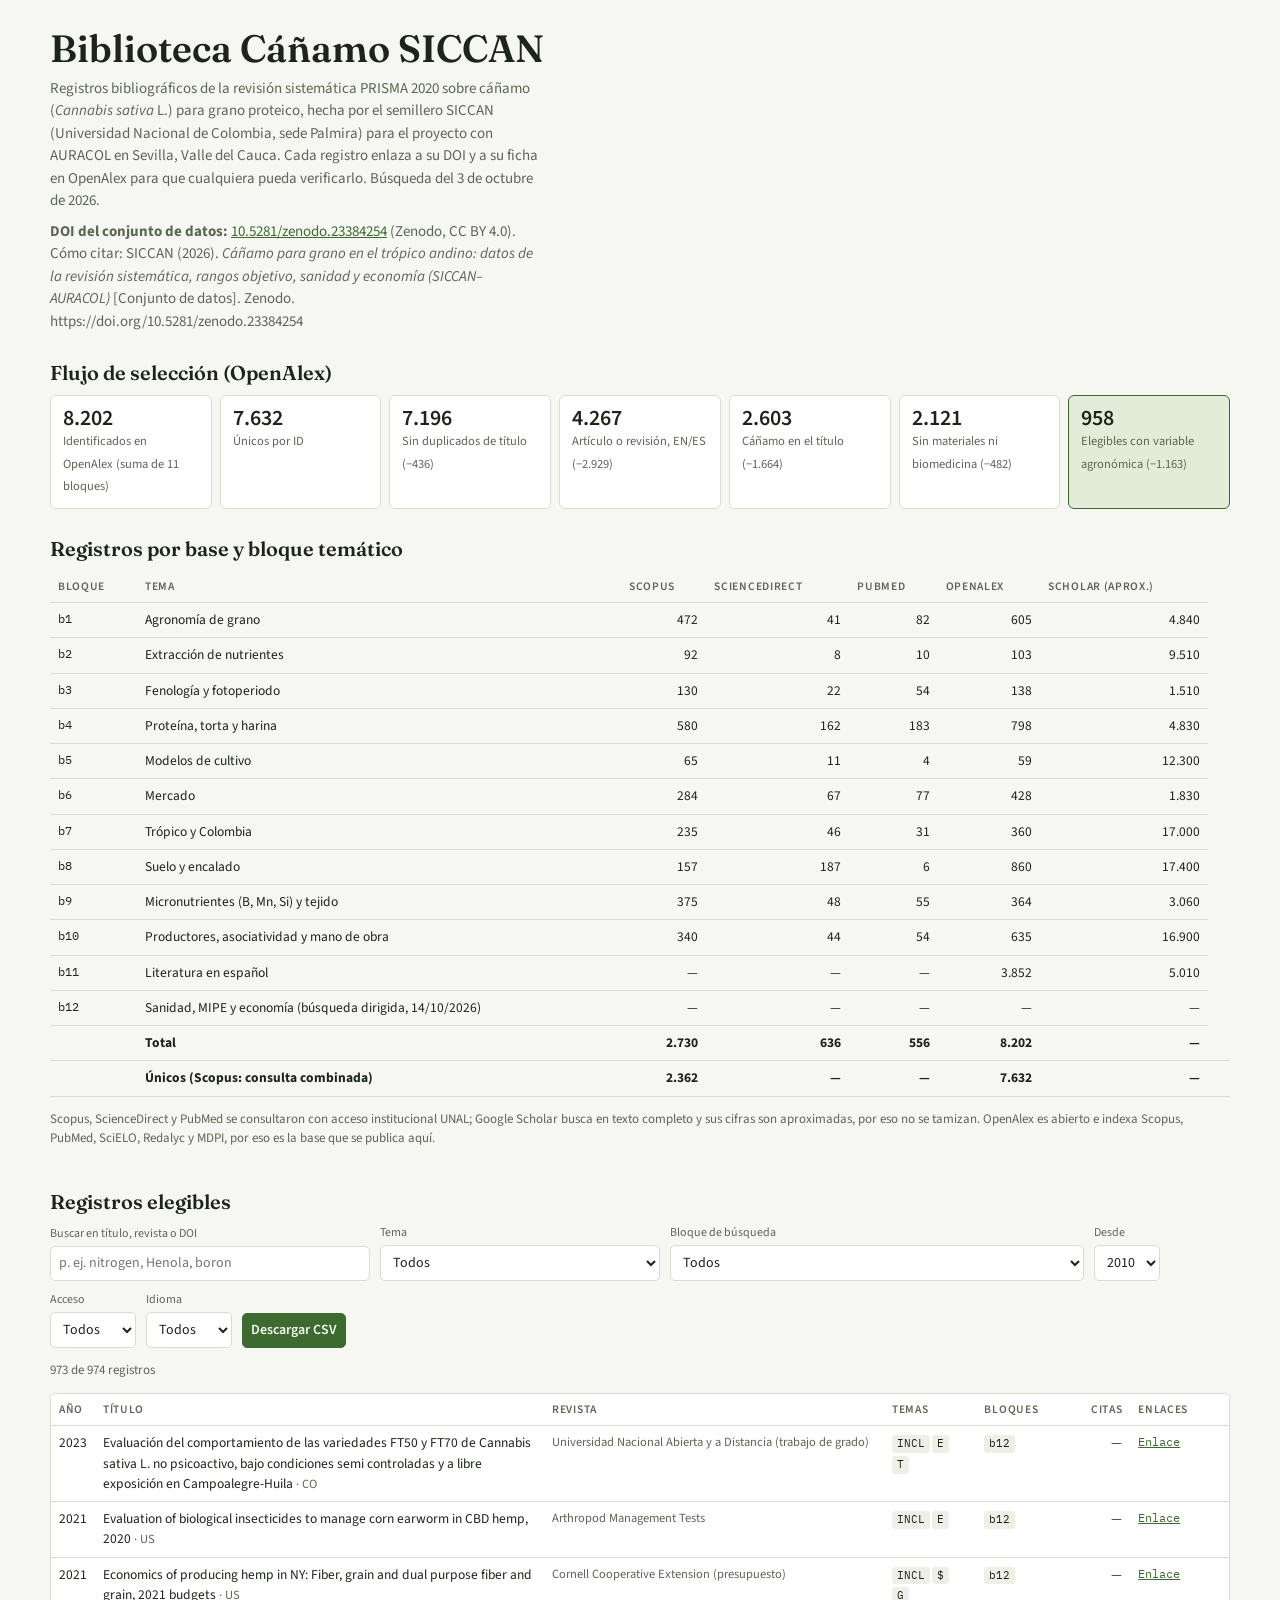
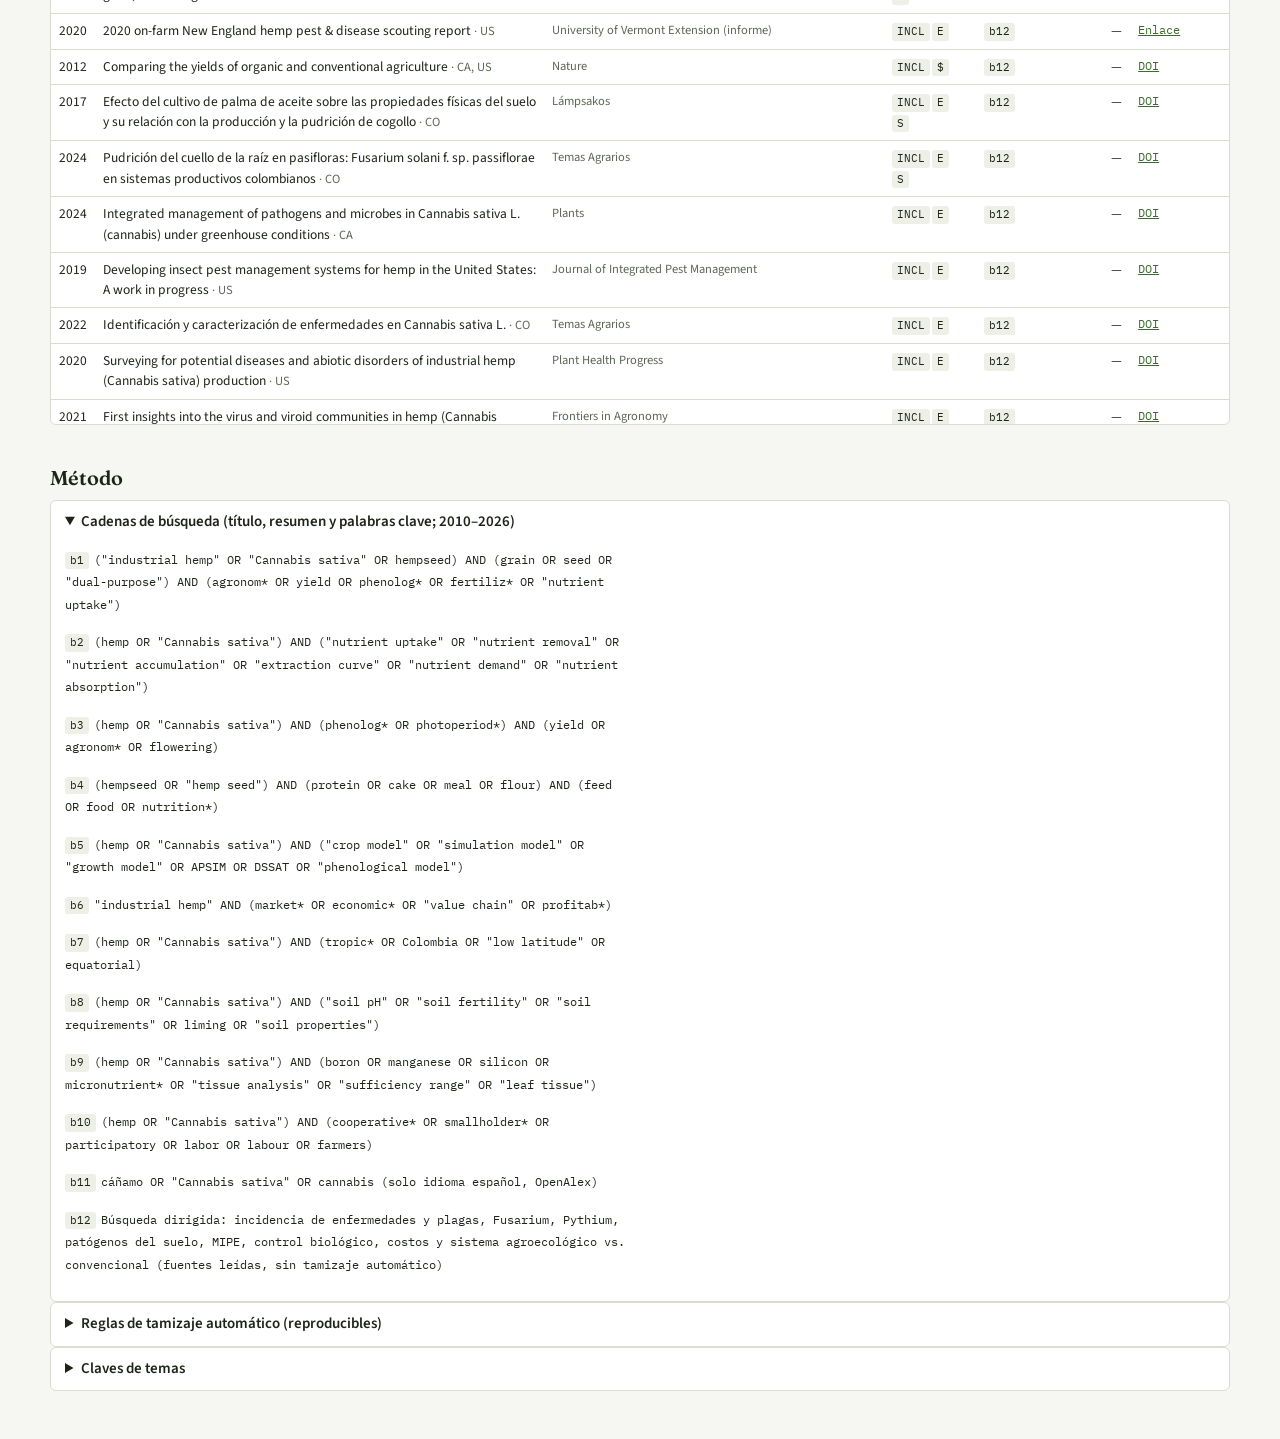
==== commit 76ac2f3f: "Agrega DOI de Zenodo (10.5281/zenodo.23384254)" ====
--- a/index.html
+++ b/index.html
@@ -50,6 +50,7 @@
   <header>
     <h1>Biblioteca Cáñamo SICCAN</h1>
     <p class="lede">Registros bibliográficos de la revisión sistemática PRISMA 2020 sobre cáñamo (<i>Cannabis sativa</i> L.) para grano proteico, hecha por el semillero SICCAN (Universidad Nacional de Colombia, sede Palmira) para el proyecto con AURACOL en Sevilla, Valle del Cauca. Cada registro enlaza a su DOI y a su ficha en OpenAlex para que cualquiera pueda verificarlo. Búsqueda del 3 de octubre de 2026.</p>
+    <p class="lede"><b>DOI del conjunto de datos:</b> <a href="https://doi.org/10.5281/zenodo.23384254">10.5281/zenodo.23384254</a> (Zenodo, CC BY 4.0). Cómo citar: SICCAN (2026). <i>Cáñamo para grano en el trópico andino: datos de la revisión sistemática, rangos objetivo, sanidad y economía (SICCAN–AURACOL)</i> [Conjunto de datos]. Zenodo. https://doi.org/10.5281/zenodo.23384254</p>
   </header>
 
   <section aria-labelledby="h-flujo">
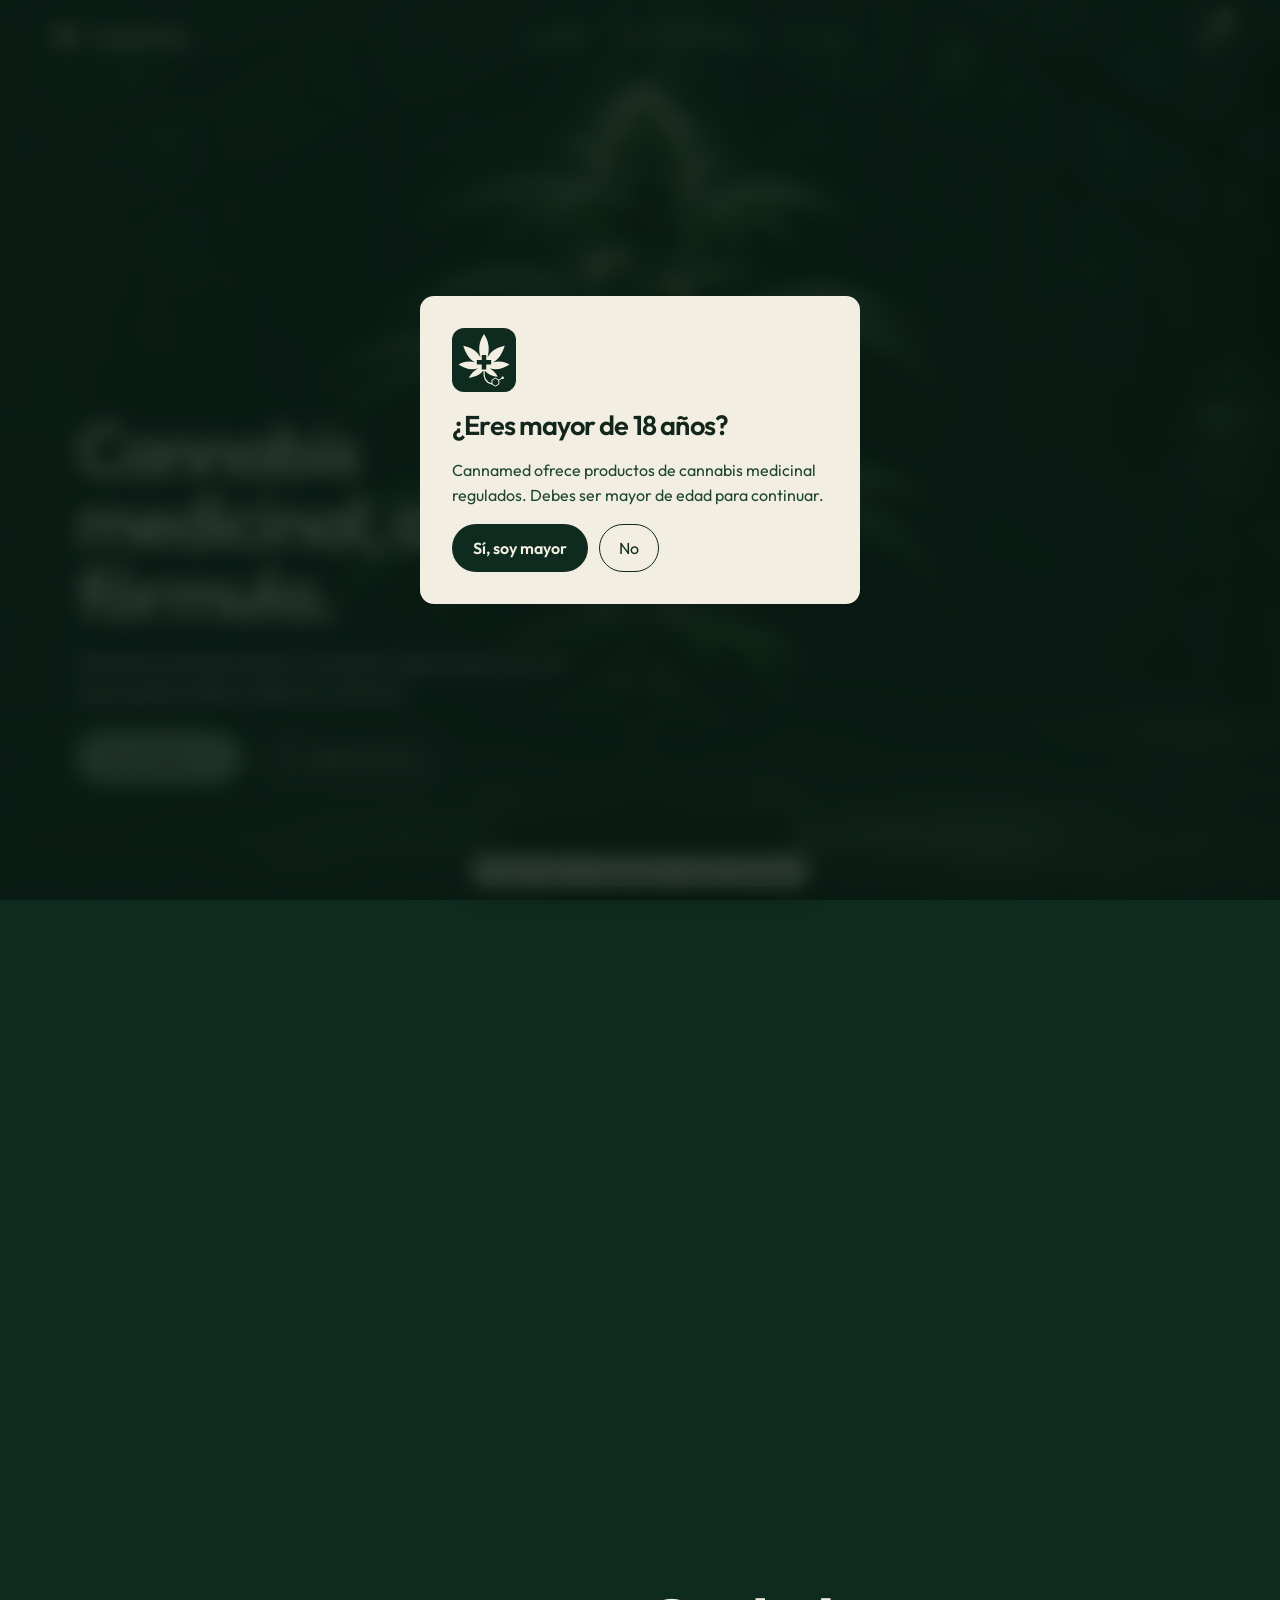
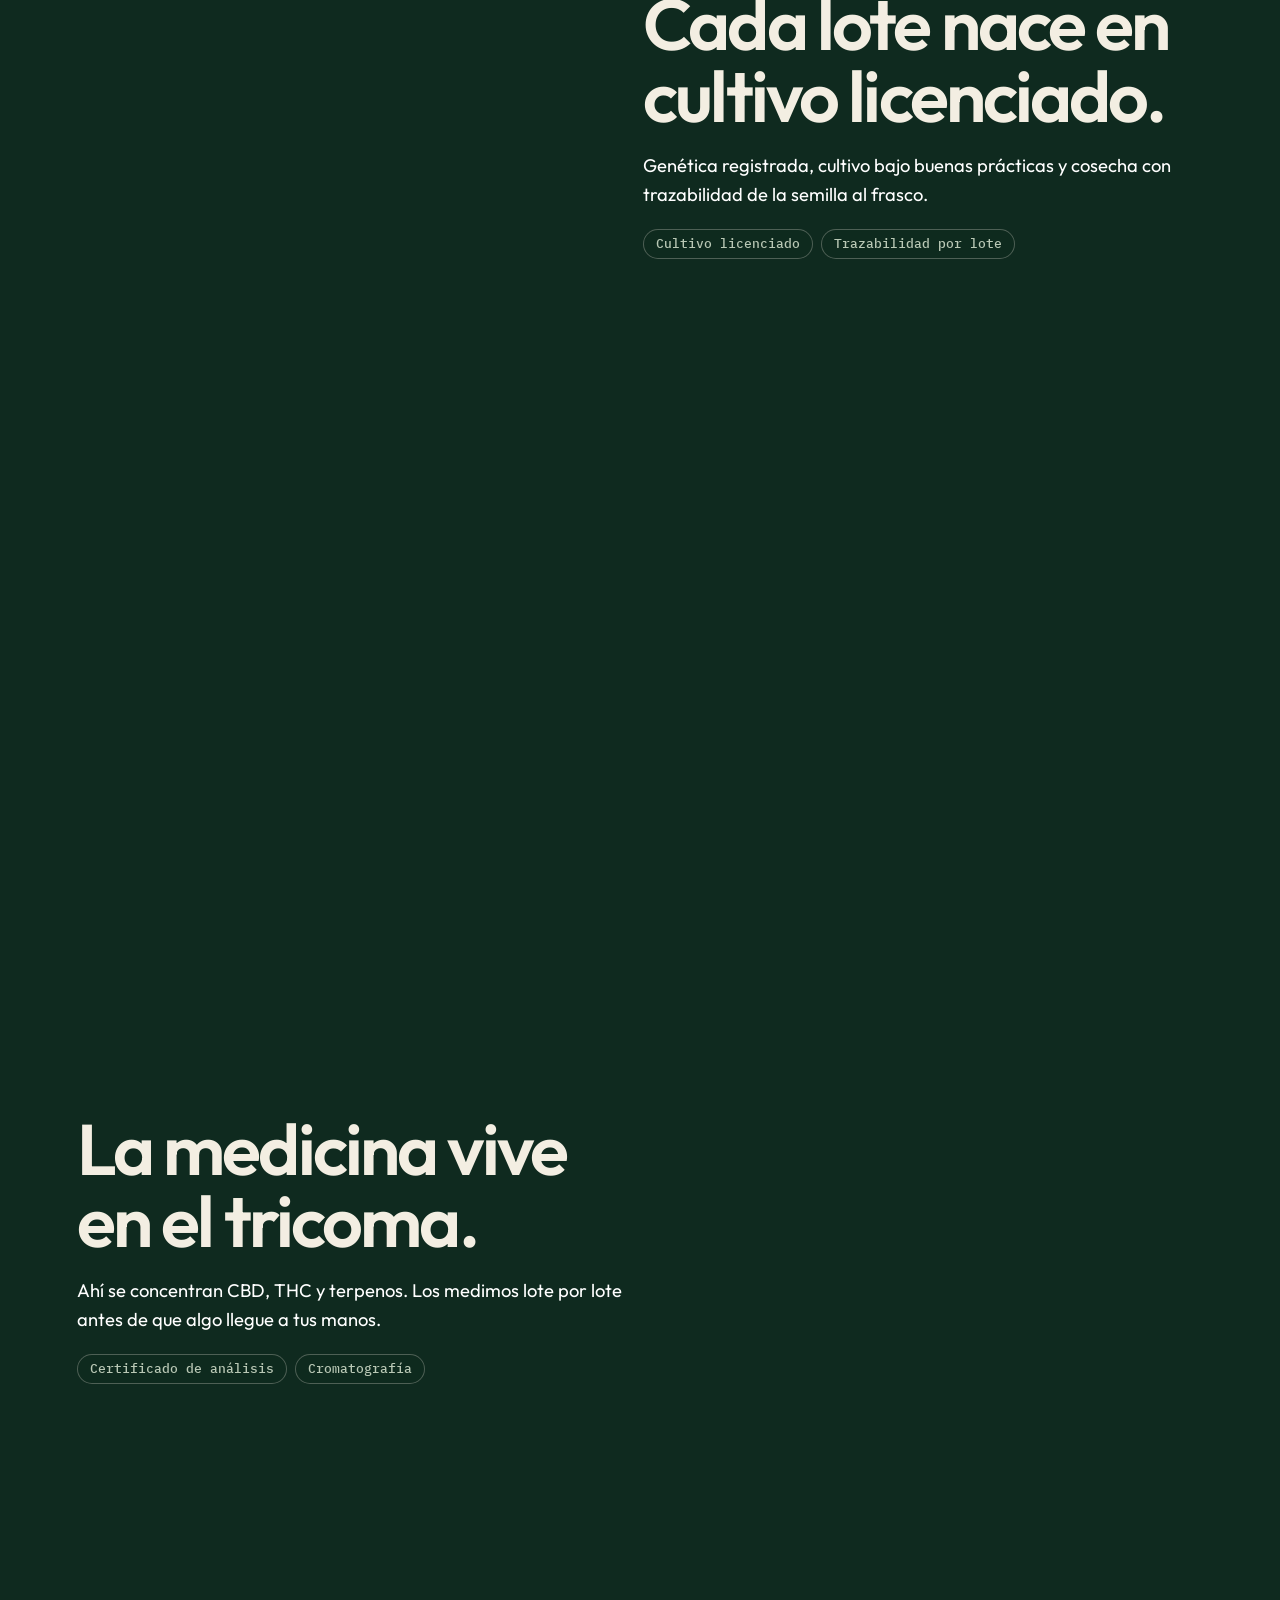
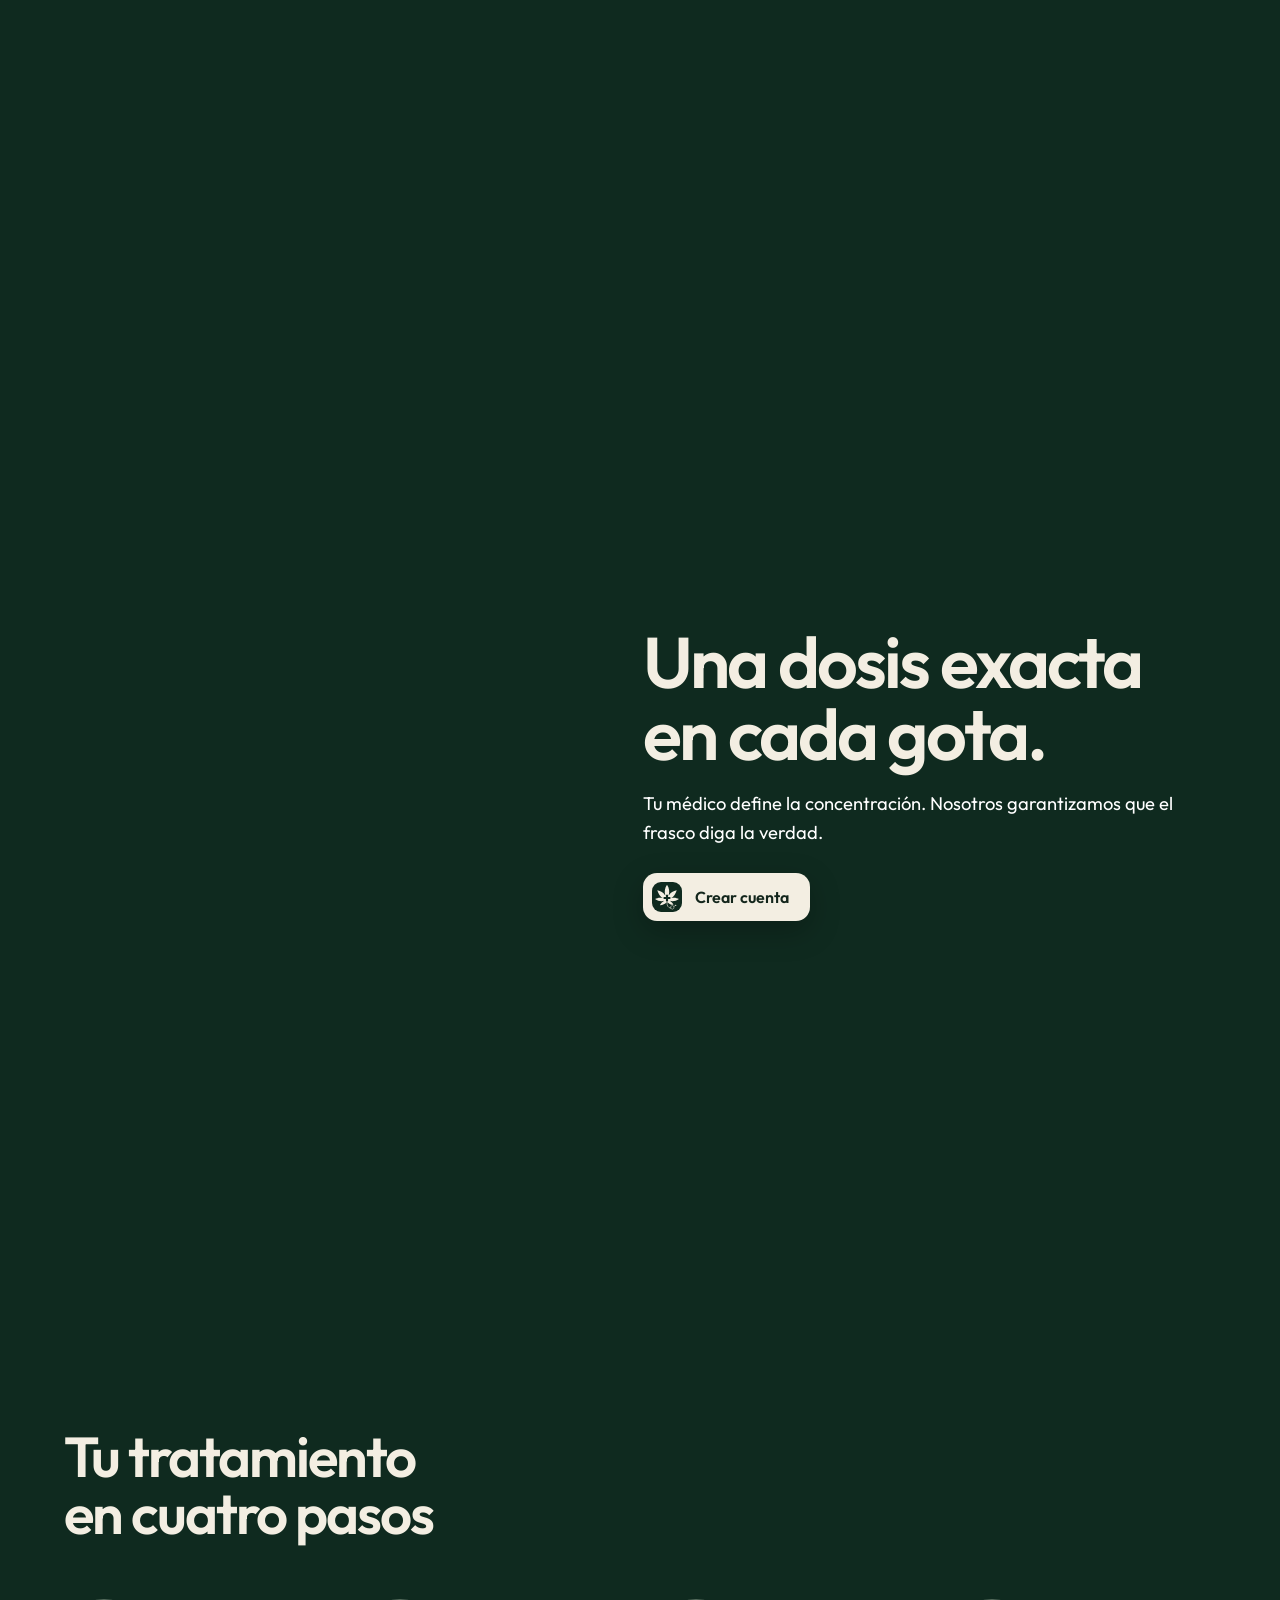
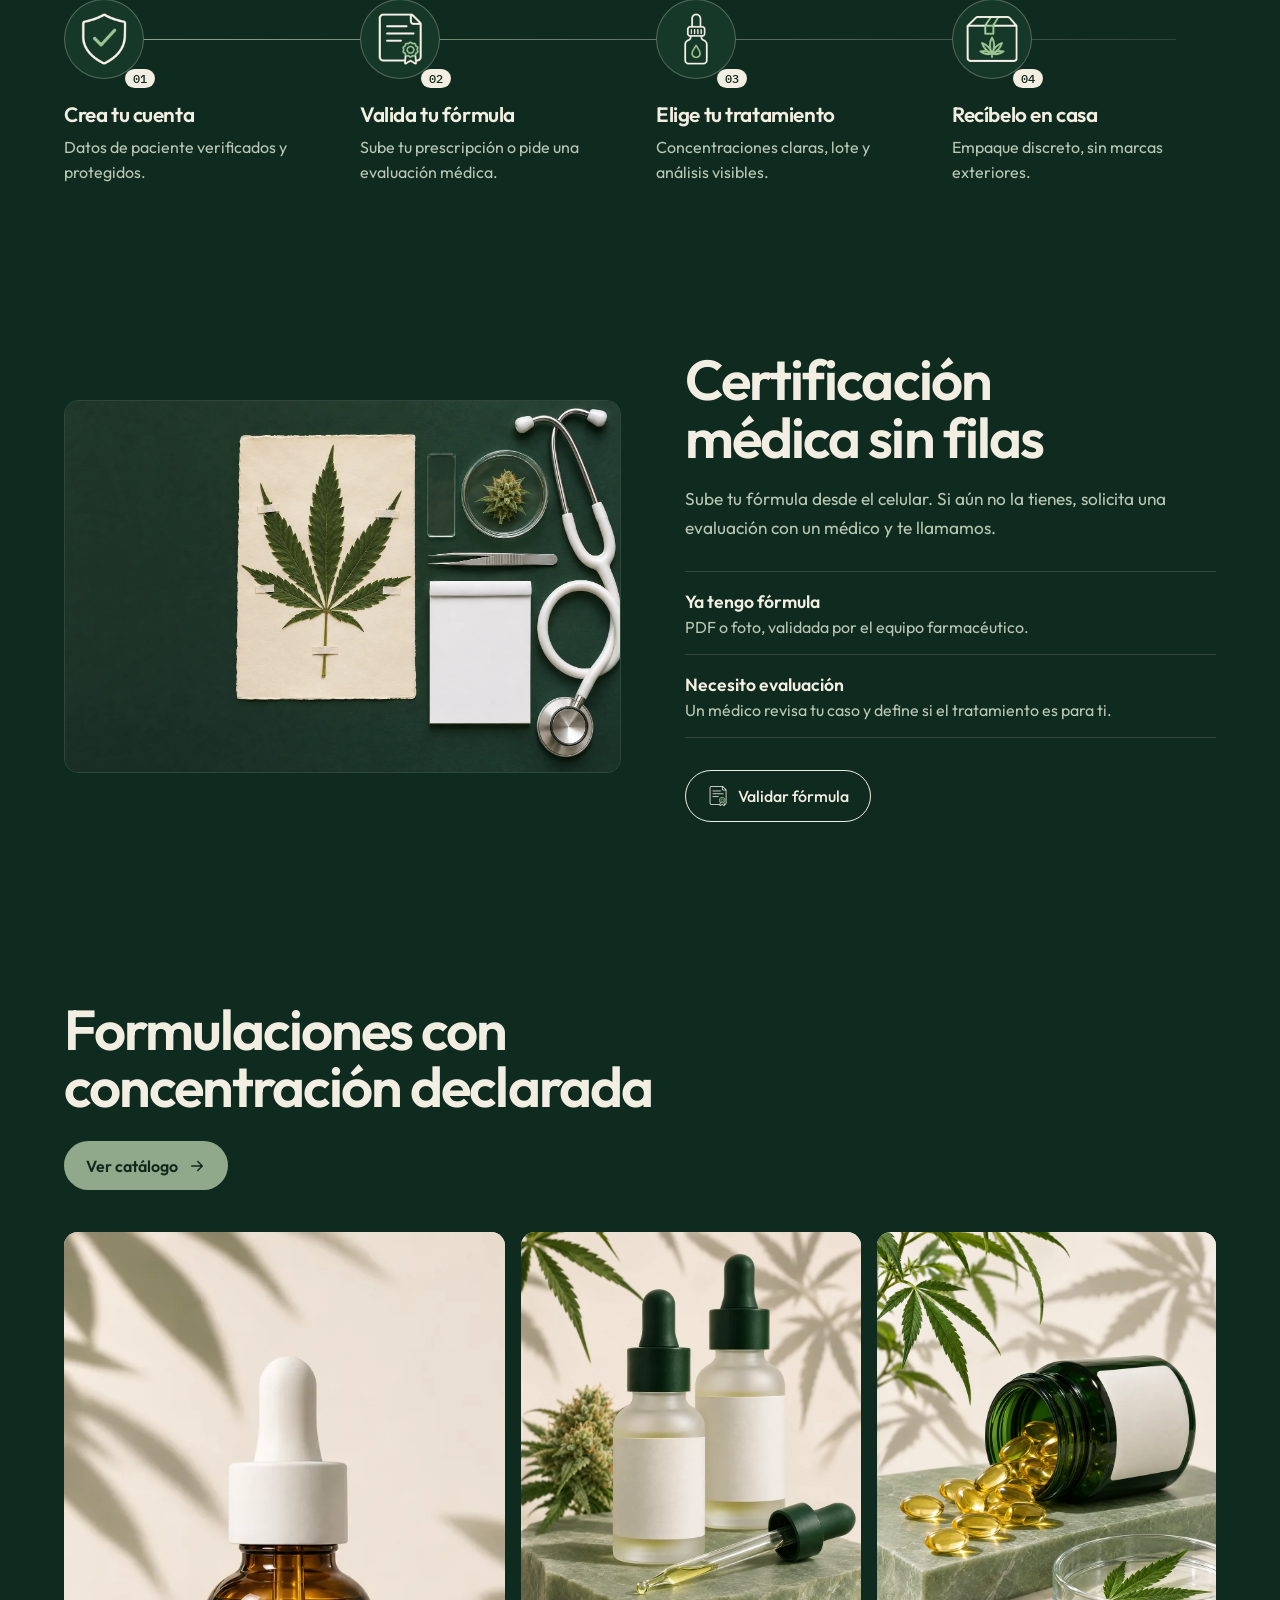
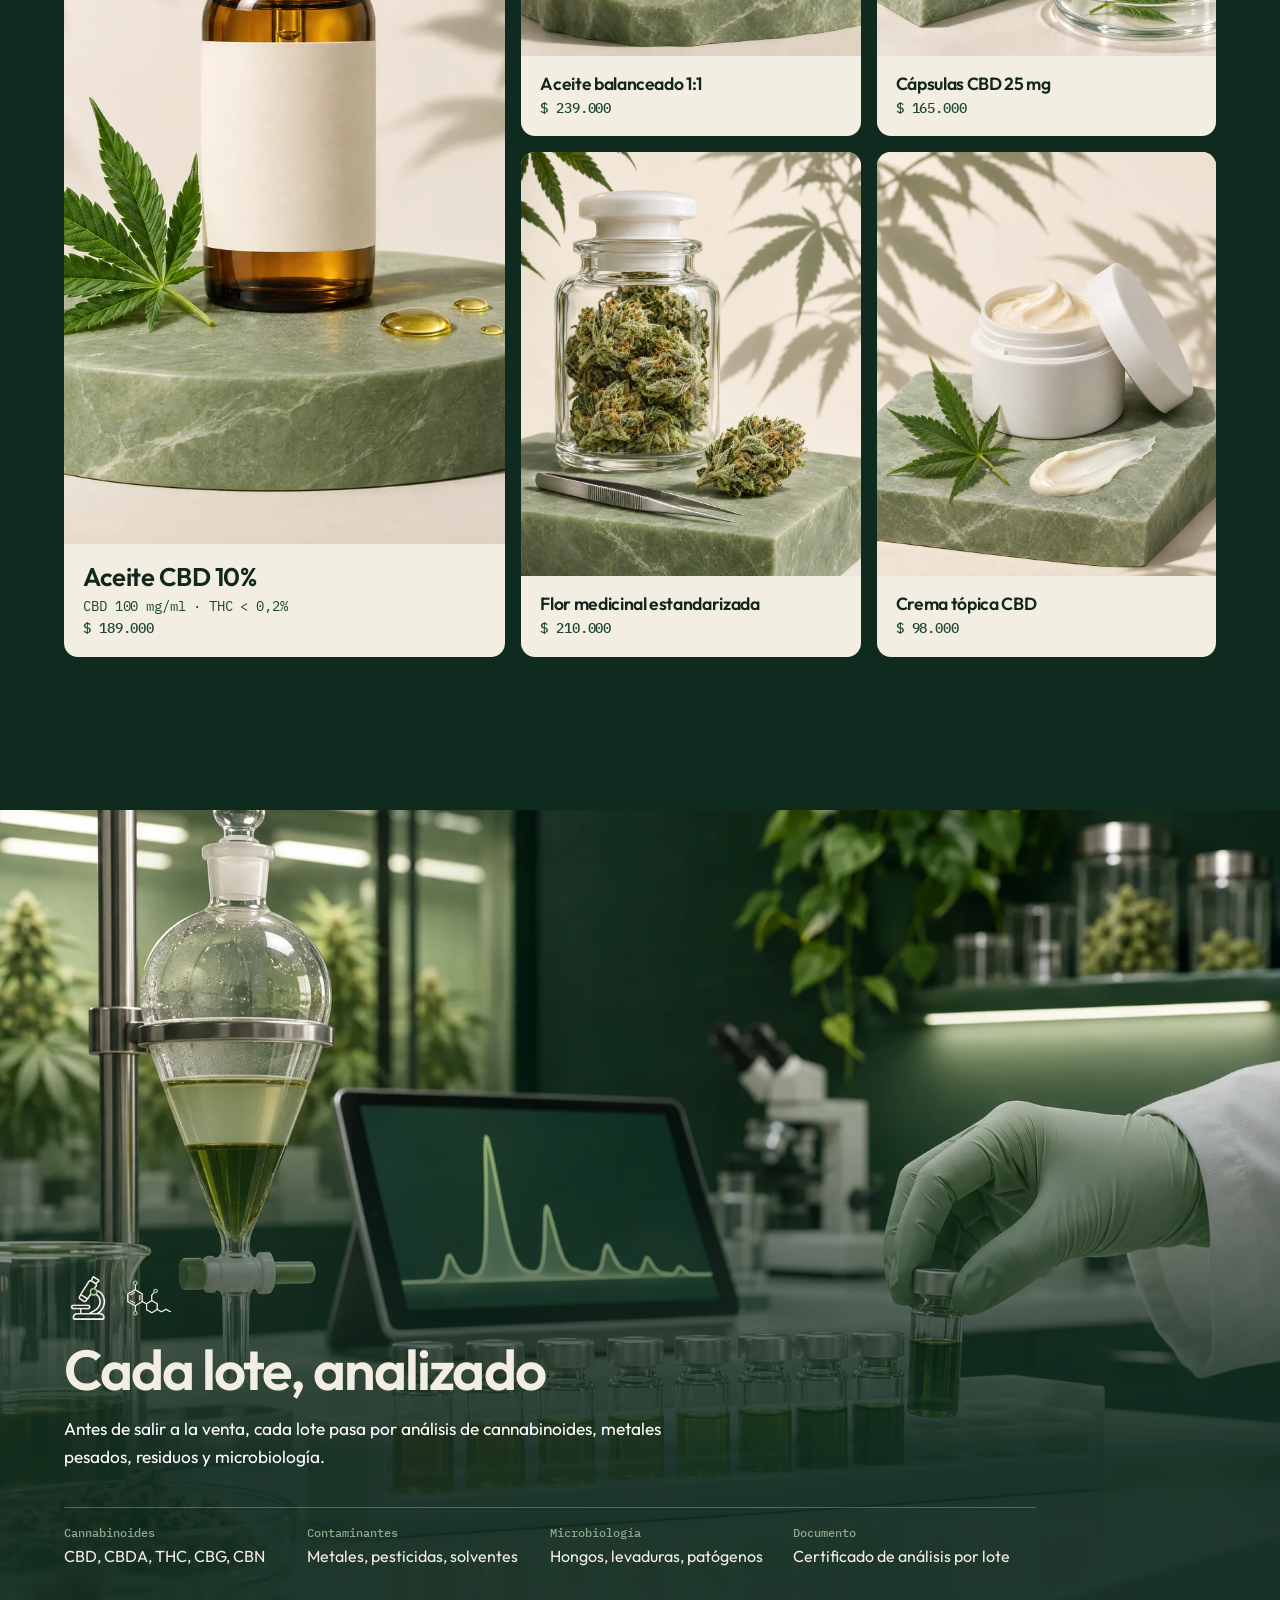
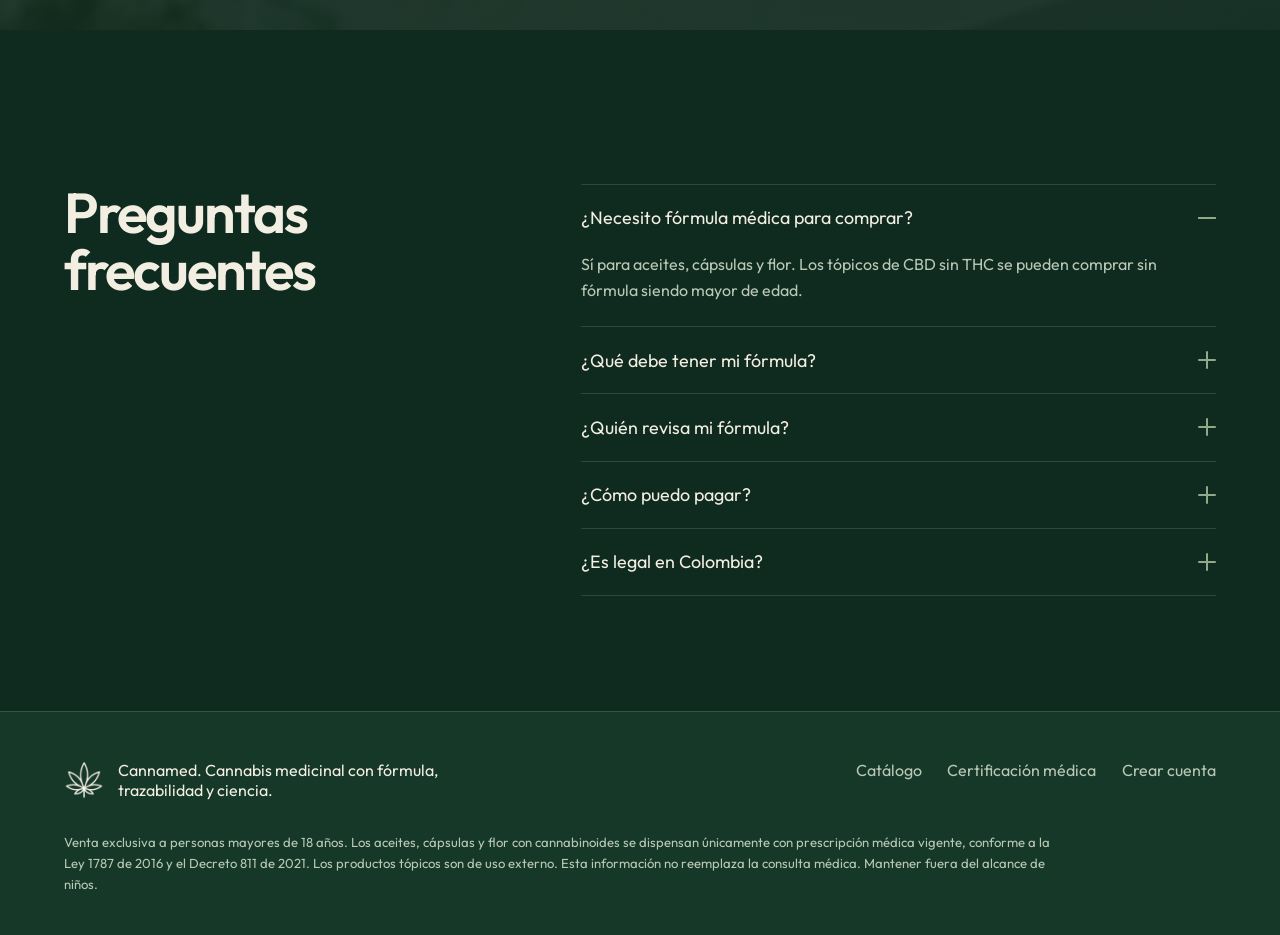
==== commit 1693ae29: "Cannamed: demo navegable para GitHub Pages Co-Authored-By: Claude Opus 5.5 <noreply@anthropic.com> C" ====
--- a/index.html
+++ b/index.html
@@ -1,175 +1,24 @@
-<!doctype html><html lang="es"><head><meta charset=utf-8><meta name=viewport content="width=device-width,initial-scale=1,viewport-fit=cover"><style>:root{color-scheme:light;padding-top:env(safe-area-inset-top,0px);padding-bottom:env(safe-area-inset-bottom,0px)}body{margin:0;font:14px system-ui,sans-serif;background:#fafafa}img{max-width:100%}[hidden]{display:none!important}</style></head><body><title>Biblioteca Cáñamo SICCAN</title>
-<link rel="preconnect" href="https://fonts.googleapis.com">
-<link rel="stylesheet" href="https://fonts.googleapis.com/css2?family=Fraunces:opsz,wght@9..144,600&family=Source+Sans+3:wght@400;600&family=IBM+Plex+Mono:wght@400&display=swap">
-<style>
-/* Layout: herramienta de consulta — resumen PRISMA arriba, filtros, tabla de registros, método al final */
-:root{
-  --bg:#f6f7f2; --surface:#ffffff; --fg:#1d2419; --muted:#5d6656; --line:#d9ddd0;
-  --accent:#3d6b2f; --accent-soft:#e3ecd9; --chip:#eef0e8;
-  --display:"Fraunces",Georgia,serif; --body:"Source Sans 3",system-ui,sans-serif; --mono:"IBM Plex Mono",ui-monospace,monospace;
-}
-@media (prefers-color-scheme: dark){:root:not([data-theme="light"]){--bg:#141812;--surface:#1c2119;--fg:#e6eadf;--muted:#a3ab9a;--line:#323a2d;--accent:#9cc787;--accent-soft:#26331f;--chip:#262c22;color-scheme:dark}}
-:root[data-theme="dark"]{--bg:#141812;--surface:#1c2119;--fg:#e6eadf;--muted:#a3ab9a;--line:#323a2d;--accent:#9cc787;--accent-soft:#26331f;--chip:#262c22;color-scheme:dark}
-body{background:var(--bg);color:var(--fg);font:15px/1.5 var(--body)}
-.wrap{max-width:1180px;margin:0 auto;padding-inline:16px;padding-block:28px 48px;display:grid;gap:28px}
-h1{font:600 clamp(26px,4vw,38px)/1.1 var(--display);margin:0;text-wrap:balance}
-h2{font:600 20px/1.2 var(--display);margin:0 0 10px}
-.lede{color:var(--muted);max-width:70ch;margin:8px 0 0}
-.flow{display:flex;flex-wrap:wrap;gap:8px;align-items:stretch}
-.step{background:var(--surface);border:1px solid var(--line);border-radius:6px;padding:10px 12px;min-width:120px;flex:1 1 120px}
-.step b{display:block;font:600 22px/1.1 var(--body);font-variant-numeric:tabular-nums}
-.step span{font-size:12.5px;color:var(--muted)}
-.step.final{border-color:var(--accent);background:var(--accent-soft)}
-.bases{overflow-x:auto}
-table{border-collapse:collapse;width:100%;font-size:13.5px}
-th,td{text-align:left;padding:7px 8px;border-bottom:1px solid var(--line);vertical-align:top}
-th{font-size:11.5px;letter-spacing:.06em;text-transform:uppercase;color:var(--muted);font-weight:600;position:sticky;top:0;background:var(--bg)}
-td.num{font-variant-numeric:tabular-nums;text-align:right;white-space:nowrap}
-.filters{display:flex;flex-wrap:wrap;gap:10px;align-items:end}
-.filters label{display:grid;gap:3px;font-size:12px;color:var(--muted)}
-input,select,button{font:inherit;font-size:14px;color:var(--fg);background:var(--surface);border:1px solid var(--line);border-radius:5px;padding:6px 8px}
-input[type=search]{min-width:min(320px,80vw)}
-button{cursor:pointer;background:var(--accent);color:var(--bg);border-color:var(--accent);font-weight:600}
-button:focus-visible,input:focus-visible,select:focus-visible,a:focus-visible{outline:2px solid var(--accent);outline-offset:2px}
-.count{font-size:13px;color:var(--muted)}
-.tablebox{overflow-x:auto;max-height:70vh;overflow-y:auto;border:1px solid var(--line);border-radius:6px;background:var(--surface)}
-.tablebox th{background:var(--surface)}
-a{color:var(--accent)}
-.chip{display:inline-block;font:11px/1.6 var(--mono);background:var(--chip);border-radius:3px;padding:0 5px;margin:1px 2px 1px 0;white-space:nowrap}
-.mono{font-family:var(--mono);font-size:12px}
-.title-cell{min-width:280px;max-width:520px}
-.src{color:var(--muted);font-size:12.5px}
-details{background:var(--surface);border:1px solid var(--line);border-radius:6px;padding:10px 14px}
-summary{cursor:pointer;font-weight:600}
-.method p,.method li{max-width:80ch}
-code{font-family:var(--mono);font-size:12px;word-break:break-word}
-.status{padding:10px 12px;border:1px dashed var(--line);border-radius:6px;color:var(--muted)}
-</style>
-
-<div class="wrap">
-  <header>
-    <h1>Biblioteca Cáñamo SICCAN</h1>
-    <p class="lede">Registros bibliográficos de la revisión sistemática PRISMA 2020 sobre cáñamo (<i>Cannabis sativa</i> L.) para grano proteico, hecha por el semillero SICCAN (Universidad Nacional de Colombia, sede Palmira) para el proyecto con AURACOL en Sevilla, Valle del Cauca. Cada registro enlaza a su DOI y a su ficha en OpenAlex para que cualquiera pueda verificarlo. Búsqueda del 3 de octubre de 2026.</p>
-    <p class="lede"><b>DOI del conjunto de datos:</b> <a href="https://doi.org/10.5281/zenodo.23384254">10.5281/zenodo.23384254</a> (Zenodo, CC BY 4.0). Cómo citar: SICCAN (2026). <i>Cáñamo para grano en el trópico andino: datos de la revisión sistemática, rangos objetivo, sanidad y economía (SICCAN–AURACOL)</i> [Conjunto de datos]. Zenodo. https://doi.org/10.5281/zenodo.23384254</p>
-  </header>
-
-  <section aria-labelledby="h-flujo">
-    <h2 id="h-flujo">Flujo de selección (OpenAlex)</h2>
-    <div class="flow" id="flow"></div>
-  </section>
-
-  <section aria-labelledby="h-bases">
-    <h2 id="h-bases">Registros por base y bloque temático</h2>
-    <div class="bases"><table id="bases"></table></div>
-    <p class="count">Scopus, ScienceDirect y PubMed se consultaron con acceso institucional UNAL; Google Scholar busca en texto completo y sus cifras son aproximadas, por eso no se tamizan. OpenAlex es abierto e indexa Scopus, PubMed, SciELO, Redalyc y MDPI, por eso es la base que se publica aquí.</p>
-  </section>
-
-  <section aria-labelledby="h-reg">
-    <h2 id="h-reg">Registros elegibles</h2>
-    <div class="filters">
-      <label for="q">Buscar en título, revista o DOI<input id="q" type="search" placeholder="p. ej. nitrogen, Henola, boron"></label>
-      <label for="fTema">Tema<select id="fTema"></select></label>
-      <label for="fBloque">Bloque de búsqueda<select id="fBloque"></select></label>
-      <label for="fDesde">Desde<select id="fDesde"></select></label>
-      <label for="fOa">Acceso<select id="fOa"><option value="">Todos</option><option value="open">Abierto</option><option value="closed">Cerrado</option></select></label>
-      <label for="fLg">Idioma<select id="fLg"><option value="">Todos</option><option value="en">Inglés</option><option value="es">Español</option></select></label>
-      <button id="csv" type="button">Descargar CSV</button>
-    </div>
-    <p class="count" id="count"></p>
-    <div class="tablebox"><table id="tbl"><thead><tr><th>Año</th><th>Título</th><th>Revista</th><th>Temas</th><th>Bloques</th><th>Citas</th><th>Enlaces</th></tr></thead><tbody id="tb"></tbody></table></div>
-    <p class="count" id="dlmsg" role="status"></p>
-  </section>
-
-  <section class="method" aria-labelledby="h-met">
-    <h2 id="h-met">Método</h2>
-    <details open><summary>Cadenas de búsqueda (título, resumen y palabras clave; 2010–2026)</summary><div id="cadenas"></div></details>
-    <details><summary>Reglas de tamizaje automático (reproducibles)</summary>
-      <ol>
-        <li>Se unen los registros de los 11 bloques por identificador de OpenAlex y se quitan duplicados por título normalizado.</li>
-        <li>Se conservan solo artículos y revisiones en inglés o español.</li>
-        <li>El título debe nombrar al cáñamo o a <i>Cannabis</i>; se excluyen <i>Crotalaria</i> (sunn hemp), concreto de cáñamo y otras fibras.</li>
-        <li>Se excluyen títulos de ciencia de materiales (compuestos, polímeros, aislantes, carbón activado) y biomédicos (pacientes, ratones, consumo, dolor, cognición).</li>
-        <li>El título debe contener al menos una variable agronómica, nutricional, de semilla, proteína, mercado o productores.</li>
-      </ol>
-      <p>Después, un revisor leyó los textos completos de los registros con datos cuantitativos para extraer los valores de las tablas del artículo. Esa lista de fuentes incluidas está marcada con la etiqueta <span class="chip">INCL</span>.</p>
-    </details>
-    <details><summary>Claves de temas</summary><p id="claves"></p></details>
-  </section>
-</div>
-
-<script id="db-data" type="application/json">/*__DATA__*/[["","https://repository.unad.edu.co/jspui/handle/10596/56739",2023,null,"g","es","12","INCLET","Universidad Nacional Abierta y a Distancia (trabajo de grado)","CO","Evaluación del comportamiento de las variedades FT50 y FT70 de Cannabis sativa L. no psicoactivo, bajo condiciones semi controladas y a libre exposición en Campoalegre-Huila"],["","https://hemp.sf.ucdavis.edu/sites/g/files/dgvnsk12601/files/media/documents/Evaluation%20of%20biological%20insecticides%20to%20manage%20corn%20earworm%20in%20CBD%20hemp%2C%202020.pdf",2021,null,"g","en","12","INCLE","Arthropod Management Tests","US","Evaluation of biological insecticides to manage corn earworm in CBD hemp, 2020"],["","https://hemp.cals.cornell.edu/files/2021/08/economics-of-industrial-hemp-2021-fiber-grain-dual-purpose-budgets_20210726.pdf",2021,null,"g","en","12","INCL$G","Cornell Cooperative Extension (presupuesto)","US","Economics of producing hemp in NY: Fiber, grain and dual purpose fiber and grain, 2021 budgets"],["","https://projects.sare.org/wp-content/uploads/2020-Hemp-On-Farm-Scouting-Report-Final.pdf",2020,null,"g","en","12","INCLE","University of Vermont Extension (informe)","US","2020 on-farm New England hemp pest & disease scouting report"],["","10.1038/nature11069",2012,null,"c","en","12","INCL$","Nature","CA;US","Comparing the yields of organic and conventional agriculture"],["","10.21501/21454086.2390",2017,null,"g","es","12","INCLES","Lámpsakos","CO","Efecto del cultivo de palma de aceite sobre las propiedades físicas del suelo y su relación con la producción y la pudrición de cogollo"],["","10.1016/j.soilbio.2006.07.001",2007,null,"c","en","12","INCLES","Soil Biology and Biochemistry","FR","Soil health through soil disease suppression: Which strategy from descriptors to indicators?"],["","10.21897/q15q0254",2024,null,"g","es","12","INCLES","Temas Agrarios","CO","Pudrición del cuello de la raíz en pasifloras: Fusarium solani f. sp. passiflorae en sistemas productivos colombianos"],["","10.3390/plants13060786",2024,null,"g","en","12","INCLE","Plants","CA","Integrated management of pathogens and microbes in Cannabis sativa L. (cannabis) under greenhouse conditions"],["","10.1093/jipm/pmz023",2019,null,"g","en","12","INCLE","Journal of Integrated Pest Management","US","Developing insect pest management systems for hemp in the United States: A work in progress"],["","10.21897/rta.v27i1.3105",2022,null,"g","es","12","INCLE","Temas Agrarios","CO","Identificación y caracterización de enfermedades en Cannabis sativa L."],["","10.1094/PHP-03-20-0017-RS",2020,null,"c","en","12","INCLE","Plant Health Progress","US","Surveying for potential diseases and abiotic disorders of industrial hemp (Cannabis sativa) production"],["","10.3389/fagro.2021.778433",2021,null,"g","en","12","INCLE","Frontiers in Agronomy","US","First insights into the virus and viroid communities in hemp (Cannabis sativa)"],["","10.3389/fagro.2021.706138",2021,null,"g","en","12","INCLE","Frontiers in Agronomy","US","Pathogenicity and mefenoxam sensitivity of Pythium, Globisporangium, and Fusarium isolates from coconut coir and rockwool in marijuana (Cannabis sativa L.) production"],["","10.3389/fagro.2021.796062",2022,null,"g","en","12","INCLE","Frontiers in Agronomy","US","Diseases of Cannabis sativa caused by diverse Fusarium species"],["","10.3389/fpls.2019.01120",2019,null,"g","en","12","INCLE","Frontiers in Plant Science","CA","Pathogens and molds affecting production and quality of Cannabis sativa L."],["7126264400","10.1080/15226514.2026.2621118",2026,4,"c","en","1","S","International Journal of Phytoremediation","FR","Field-grown hemp treated with humic/fulvic acids and arbuscular mycorrhizal fungi for phytomanaging a metal-contaminated agricultural soil"],["7135193152","10.1016/j.foodchem.2026.148764",2026,4,"c","en","4","GP","Food Chemistry","IR","Development of smart/active chitosan/Kapppa-carrageenan films incorporating Aronia anthocyanin and ginger essential oil Pickering emulsion stabilized by hempseed protein nanoparticles"],["7135097503","10.1002/rem.70059",2026,4,"h","en","8","S","Remediation Journal","AU;GB","Current Knowledge on Phytoremediation Potential of Industrial Hemp ( Cannabis sativa L.) for PFAS and Heavy Metal Contaminated Soils"],["7128609197","10.1016/j.indcrop.2026.122866",2026,2,"g","en","1.6","V","Industrial Crops and Products","RS;US;CA","Essential oil yield, composition, and fiber cell wall components in dual-purpose industrial hemp"],["7131116152","10.3389/fagro.2026.1745927",2026,2,"g","en","1.6","V","Frontiers in Agronomy","NZ;US","Performance of industrial hemp cultivars across U.S. Midwestern environments: evidence from multi-location trials in Missouri"],["7134235451","10.14719/pst.11067",2026,2,"d","en","1.3","V","Plant Science Today","MA","Influence of extrinsic factors and salt stress on the in vitro germination and development of Moroccan Cannabis sativa L. varieties as potential medicinal plants"],["7131396143","10.1007/s12033-026-01559-0",2026,2,"c","en","3","","Molecular Biotechnology","TH","Integrating Genetic and Biotechnological Approaches to Enhance High-CBD Cannabis sativa L. Cultivation for Medicinal Purposes"],["7140575334","10.1016/j.foodchem.2026.149020",2026,2,"c","en","4","GP","Food Chemistry","CN","Hemp seed protein: a promising meat protein substitute with high nutritional value, high safety, and high meat like aroma characteristics"],["7131231131","10.1016/j.psj.2026.106693",2026,2,"g","en","4","GP","Poultry Science","TR;PK","Effect of hot and cold processed hempseed (Cannabis sativa) meal on productive performance, egg quality, egg yolk fatty acid and blood biochemical in laying hens at 37 weeks"],["7124725381","10.3390/foods15020352",2026,2,"g","en","4","P","Foods","IT;GB","Valorization of Hemp, Shrimp and Blue Crab Co-Products as Novel Culture Media Ingredients to Improve Protein Quality and Antioxidant Capacity of Cultured Meat in Cell-Based Food Applications"],["7133521623","10.1186/s12870-026-08423-y",2026,2,"g","en","6.9","SV","BMC Plant Biology","TR","Soilless culture as a novel strategy for maximizing growth performance and fiber yield in industrial hemp (Cannabis sativa L.)"],["7131070460","10.17221/556/2025-pse",2026,1,"g","en","1","GV","Plant Soil and Environment","SI","Impact of hemp (Cannabis sativa L.) variety on the seed and stem yield, biochemical characteristics of the inflorescences and nutritional quality of seeds"],["7160521017","10.1016/j.indcrop.2026.123385",2026,1,"g","en","1","NV","Industrial Crops and Products","AU","Phosphate availability shapes source–sink dynamics and nitrogen balance in dual-purpose hemp (Cannabis sativa L.): Insights from physiological and transcriptomic analyses"],["7124272249","10.21273/hortsci19059-25",2026,1,"g","en","3","F","HortScience","US","Unraveling the Confusion of Flowering Types and Terminology in Cannabis sativa"],["7125509163","10.3390/agronomy16020271",2026,1,"g","en","3","F","Agronomy","ES;PT","Phenological Development and Growth Responses of Industrial Hemp (Cannabis sativa L.) to Sowing Dates and Climatic Conditions in Elvas, Portugal"],["7141102382","10.1039/d5fb00955c",2026,1,"d","en","4","GP","Sustainable Food Technology","IT","Impact of pressing process on the chemical and nutritional characteristics of flaxseed and hempseed cakes"],["7154936728","10.1002/fft2.70280",2026,1,"g","en","4","GP","Food Frontiers","IT","Characterization of Hemp Seed Cake and Its Use as a Functional Ingredient for Bakery Application"],["7155614637","10.1016/j.aninu.2026.01.005",2026,1,"g","en","4","GP","Animal nutrition","GB","Enhancing lactation performance and energy utilisation efficiency through dietary inclusion of apple pomace silage and hempseed cake in dairy cows"],["7152067855","10.1016/j.afres.2026.101981",2026,1,"g","en","4","GP","Applied Food Research","IR;CY;AZ","Impact of sterol stabilizers (cholesterol, beta-sitosterol, gamma-oryzanol) on the physicochemical and antioxidant properties of hempseed protein hydrolysate-loaded nanoliposomes"],["7155176479","10.3389/fnut.2026.1825902",2026,1,"g","en","4","G","Frontiers in Nutrition","RO","Assessment of nutritional and functional profile of whole, hulled and germinated hemp (Cannabis sativa L.) seeds"],["7162672942","10.1016/j.foostr.2026.100535",2026,1,"h","en","4","P","Food Structure","NZ","Influence of hemp protein hydrolysates on the textural, thermal, rheological, and structural properties of corn starch with varying amylose content"],["7125516669","10.1007/s41742-025-01038-5",2026,1,"h","en","8","NS","International Journal of Environmental Research","DE","Assessing the Possibility to Cultivate Industrial Hemp (Cannabis sativa L.) in Sandy Agricultural Soils of Brandenburg under Water Scarcity and Nutrient Deficiency"],["7133851972","10.1016/j.indcrop.2026.122940",2026,1,"g","en","8","","Industrial Crops and Products","MA;SA;FR","Environmental determinants of cannabinoid, terpene and safety profiles in Cannabis sativa L. cultivation in Northern Morocco"],["7119771092","10.1007/s42729-025-02900-3",2026,1,"c","en","8","S","Journal of soil science and plant nutrition","TR","Short-Term Effects of Hemp-derived Amendments on Soil C and N Turnover and Microbial Efficiency across Three Soil Types"],["7134170777","10.1002/csc2.70241",2026,1,"h","en","9","V","Crop Science","US","Cannabichromene variation in hemp cultivars"],["7138922922","10.1016/j.fbio.2026.108691",2026,1,"h","en","9","NG","Food Bioscience","GB","Hemp seed hull powder: A sustainable source of bioavailable micronutrients and phytochemicals with inhibitory activity against α-amylase and α-glucosidase"],["7125505291","10.3390/agriculture16030292",2026,1,"g","en","9","V","Agriculture","HR;PT","Industrial Hemp Finola Variety Microgreens: A Sustainable Source of Selenium Biofortified Functional Foods"],["7148391467","10.1002/advs.75055",2026,1,"g","en","10","P","Advanced Science","CN","A Novel CsYABBY3‐CsAS1 Feedback Loop Coordinates Trichome Differentiation and Cannabinoid Biosynthesis in Cannabis sativa L."],["7134954337","10.1002/agj2.70300",2026,0,"h","en","1.2.6.9","INCLN","Agronomy Journal","US","Nutrient uptake and partitioning of industrial hemp in the central Plains"],["7162771566","10.1007/s10343-026-01352-8",2026,0,"c","en","1","V","Journal of Plant Diseases and Protection","TR","Effects of Weed Control Strategies on Fiber Yield and Yield Components in Industrial Hemp (Cannabis sativa L.)"],["7196948582","10.1016/j.indcrop.2026.123890",2026,0,"g","en","1","GV","Industrial Crops and Products","US","Effect of different environmental conditions on growth, biomass, and grain yield of industrial hemp varieties"],["7214621379","10.1002/agg2.70459",2026,0,"g","en","1","","Agrosystems Geosciences & Environment","US","Short‐term agronomic consequences of industrial hemp incorporation into traditional corn–soybean rotations"],["7214298132","10.3390/crops6050090",2026,0,"g","en","1","","Crops","AU","Industrial Hemp Response to Waterlogging Stress: Influence of Duration and Growth Stage on Physiological Performance and Yield"],["7130590333","10.1002/agj2.70306",2026,0,"h","en","1.8","NS","Agronomy Journal","US","Tillage and cover cropping enhanced yield, nitrogen use efficiency, and soil health in organic industrial hemp–barley rotations"],["7155194662","10.1080/03650340.2026.2657117",2026,0,"d","en","1.2.9","N","Archives of Agronomy and Soil Science","IR","Optimizing hemp ( Cannabis sativa L.) physiology and cannabidiol content through integrated chemical and bio-nitrogen fertilization under drought"],["7167845312","10.1111/pbr.70111",2026,0,"c","en","1.10","G","Plant Breeding","PK","Optimized Chemical Masculinization and SCAR Marker‐Assisted Screening for Feminized Seed Production in Hemp ( Cannabis sativa L.)"],["7163637776","10.3389/fpls.2026.1842299",2026,0,"g","en","1","","Frontiers in Plant Science","AU;US","Comparison of two carbohydrate-based biostimulant complexes for their ability to enhance Cannabis sativa flower yield and quality"],["7203630901","10.1016/j.indcrop.2026.123946",2026,0,"g","en","1","NVD","Industrial Crops and Products","US","Effect of row spacing, nitrogen, and varieties on industrial hemp production in Missouri"],["7204129182","10.1007/s44187-026-01211-5",2026,0,"g","en","1.4","G","Discover Food","ES","Screening of total antioxidant capacity (TAC) and angiotensin-converting enzyme (ACE) inhibitory activity of Hemp seeds (Cannabis sativa L.)"],["7152126537","10.48317/imist.prsm/morjchem-v14i2.65035",2026,0,"d","en","1","G","Moroccan Journal of chemistry","MA","Effect of Microwave and Oven Drying on the Phytochemical Profile and Bio-activities of Cannabis Sativa L, seeds Aqueous Extract"],["7163187129","10.47933/ijeir.1812495",2026,0,"h","en","1","GV","International Journal of Engineering and Innovative Research","TR","CHEMICAL CHARACTERISTICS AND FATTY ACID COMPOSITION OF HEMP (CANNABIS SATIVA L.) SEED OIL: A COMPARATIVE EVALUATION OF THE NARLI VARIETY"],["7130507753","10.1093/hr/uhag038",2026,0,"g","en","1","G","Horticulture Research","AU","Weeding out variability: a proof-of-concept for producing uniform F1 hybrid Cannabis sativa L. using single-seed descent"],["7133562594","10.14720/aas.2026.122.1.26115",2026,0,"d","en","1","F","Acta agriculturae Slovenica","SI","From breeding to practise: Effects of sowing date and pruning system on flower yield and cannabinoid composition in four Slovenian feminized industrial hemp breeding lines"],["7202149718","10.1016/j.indcrop.2026.124112",2026,0,"g","en","1.10","V","Industrial Crops and Products","PL","Energy efficiency in industrial hemp stalk production depending on cultivar and flower harvest"],["7214713191","10.1093/jas/skag272.290",2026,0,"g","en","1","G","Journal of Animal Science","US","337. Ex Vivo Fermentation of Hempseed by Cattle Rumen Microbes and Transformation of Cell Wall Carbohydrates."],["7213496108","10.1038/s41598-026-59272-6",2026,0,"g","en","1","V","Scientific Reports","IT","Metabolomic investigation of inflorescences from Cannabis sativa L. variety Earlina 8FC cultivated in southern Italy: an NMR and LC-MS/MS integrated approach"],["7203684512","10.1094/phytofr-06-26-0074-r",2026,0,"d","en","1","SGV","PhytoFrontiers™","US","Seed Treatments to Overcome Soilborne Pathogen Pressure in Direct-Seeded Fiber Hemp"],["7172517144","10.5281/zenodo.21808052",2026,0,"g","en","1.3.6","G","Zenodo (CERN European Organization for Nuclear Research)","","CBDA content in identical hemp seed grown on Gotland (Sweden) versus Italy: a paired HPLC-UV comparison"],["7161151389","10.1002/agj2.70427",2026,0,"h","en","1.10","VD","Agronomy Journal","US","Plant population effects on fiber hemp growth and yield in Southeastern United States"],["7213957748","10.1080/10412905.2026.2726772",2026,0,"c","en","1","V","Journal of Essential Oil Research","IR;US","Dynamic changes in essential oil yield and terpenoid composition across growth stages in hemp cultivars"],["7164964785","10.1016/j.indcrop.2026.123693",2026,0,"g","en","1","NGVD","Industrial Crops and Products","US","Genotype-specific nitrogen requirements overpower seeding density effects for irrigated fiber hemp in a high-elevation semi-arid climate"],["7148627387","10.1002/agg2.70348",2026,0,"g","en","1","D","Agrosystems Geosciences & Environment","US","Effect of plant population on crop growth, floral biomass, and cannabinoid yield in field‐grown hemp"],["7160232031","10.55186/25876740_2026_69_2_237",2026,0,"b","en","1","V","Mezhdunarodnyi sel skokhozyaistvennyi zhurnal","RU","Effectiveness of using the new organic growth substance \"Grivlag\" on the productivity and morphological indicators of technical hemp varieties in the Krasnodar region"],["7201850760","10.3390/agronomy16161514",2026,0,"g","en","1","V","Agronomy","US","Factors Influencing Biomass, Cannabinoid Profiles, and Regulatory Compliance in Floral Hemp: Multi-Factorial Study of Production Systems, Cultivars, Mulching, and Propagation"],["7204084409","10.25675/3.027367",2026,0,"g","en","2.3.9","N","","","A transpiration-driven mass-balance framework for quantitative analysis of nutrient uptake in Cannabis sativa L."],["7125372156","10.3389/fpls.2025.1753553",2026,0,"g","en","2","NM","Frontiers in Plant Science","US","Predicting vegetative phase nutrient uptake in Cannabis sativa L. via transpiration-driven mass-balance"],["7151495734","10.3390/plants15071004",2026,0,"g","en","2","","Plants","IT","Effects of Green Light Deprivation and Red-to-Blue Ratio on Growth, Mineral Content, and Pigments in Salvia officinalis L. and Cannabis sativa L."],["7125611607","10.1111/ppl.70756",2026,0,"h","en","2","","Physiologia Plantarum","NL","Plant Growth‐Promoting Rhizobacteria Colonize Δ 9 ‐Tetrahydrocannabinolic Acid Drug‐Type Cannabis sativa L. Roots and Modulate Cannabinoid Metabolism"],["7131358506","10.3390/plants15050682",2026,0,"g","en","3","F","Plants","CN","Research Progress on Flowering Period of Hemp"],["7169664829","10.1038/s41598-026-62855-y",2026,0,"g","en","3","F","Scientific Reports","","Identification of a major QTL and candidate gene for flowering time in industrial hemp via BSA-seq and fine mapping"],["7161936312","10.1038/s41598-026-53686-y",2026,0,"g","en","3","F","Scientific Reports","CA;IR","Integrating temporal morphophysiological and genomic markers for precise classification of flowering time in cannabis"],["7160124342","10.1007/s00217-026-05128-2",2026,0,"c","en","4","GP","European Food Research and Technology","US","Hempseed proteins as novel food ingredients: a review"],["7204124026","10.1016/j.foodchem.2026.150895",2026,0,"c","en","4","GP","Food Chemistry","TR","Characterization of hemp seed oil-carnauba wax oleogel and the effect of oleogel usage and hemp seed flour substitution on the properties of wheat flour crackers"],["7163927944","10.25675/3.027167",2026,0,"g","en","4","GP","","","The effects of hempseed cake on swine behavior"],["7138834176","10.1002/aocs.70079",2026,0,"c","en","4","GPD","Journal of the American Oil Chemists Society","US","Physical and Chemical Properties of Density‐Graded Industrial Hemp Seeds, Extracted Oil, and Protein in Defatted Meal"],["7215039591","10.3390/foods15193363",2026,0,"g","en","4.9","GV","Foods","RO","Nutritional Contribution and Bioactive Properties of Romanian Monoecious Hemp Seed (Cannabis sativa L.) Varieties for Potential Food Applications"],["7214055904","10.3390/app16199394",2026,0,"g","en","4","GP","Applied Sciences","PL","Effects of Sunflower, Pumpkin, and Hemp Seed Proteins on the Quality Attributes of Yogurt"],["7214352179","10.1016/j.foodres.2026.120885",2026,0,"c","en","4","G","Food Research International","KR","Toward sustainable plant-based foods: Physicochemical and nutritional evaluation of hemp seed tofu-like gel prepared with various coagulants"],["7202178590","10.1186/s12917-026-05807-y",2026,0,"g","en","4","GP","BMC Veterinary Research","TR","Effects of different levels of hemp seed meal supplementation in lamb diets on fattening performance and metabolic responses"],["7211946988","10.1016/j.smallrumres.2026.107906",2026,0,"h","en","4","GP","Small Ruminant Research","PL","Effects of dietary supplementation with hemp cake and hempseed (Cannabis sativa L.) on the quality parameters and oxidative-antioxidative status of epididymal sperm in rams"],["7204691634","10.14710/jitaa.51.3.191-202",2026,0,"g","en","4","NGP","Journal of the Indonesian Tropical Animal Agriculture","ID;TR","Fatty acid profile, nutrient composition, characteristics, and sensory traits of broiler chicken meat fed a diet containing heat-treated hemp seed cake and phytase"],["7204640937","10.1016/j.foodres.2026.120523",2026,0,"c","en","4","GP","Food Research International","CN","Structure and functional properties of Dendrobium officinale polysaccharide-hemp seed protein gels for dysphagia diets as regulated by alkali concentration and temperature"],["7202132698","10.5281/zenodo.21871770",2026,0,"g","en","4","GP","Zenodo (CERN European Organization for Nuclear Research)","IN","Consumer Acceptance and Sensory Profiling of Hemp Seed Flour-Fortified Whole Wheat Bread Using Hedonic, Just-About-Right (JAR), And Check-All-That-Apply (CATA) Analyses"],["7160615343","10.1590/1981-6723.462025",2026,0,"g","en","4","G","Brazilian journal of food technology/Brazilian Journal of Food Technology","UY","Optimization of hemp seed oil extraction and functional testing of its by-product in gluten-free baked goods"],["7214077026","10.3389/fnut.2026.1926667",2026,0,"g","en","4","G","Frontiers in Nutrition","US;CA","Hempseeds as sustainable plant-based source of bioactive peptides with biofunctional properties"],["7203559227","10.1016/j.psj.2026.107622",2026,0,"g","en","4","G","Poultry Science","IR","Hempseed-based diets supplemented with carbohydrase and butyric acid for broiler chickens"],["7169763348","10.1007/s00217-026-05228-z",2026,0,"h","en","4","P","European Food Research and Technology","NZ","Exploring hemp protein hydrolysates: functional and nutritional interactions with corn starch"],["7203939071","10.1016/j.foodchem.2026.150861",2026,0,"c","en","4","G","Food Chemistry","CN","Arginine-rich hemp seed globulin-tannic acid non-covalent complexation: Structural compaction, enhanced antioxidant/emulsifying properties, and modulated digestibility"],["7214707364","10.1093/jas/skag272.421",2026,0,"g","en","4","G","Journal of Animal Science","US","PS4-9. Hempseed Products Modulate Immune and Metabolic Responses in Sheep Monocyte-derived Macrophages."],["7203823768","10.3390/appliedchem6030057",2026,0,"g","en","4","GP","AppliedChem","BG","Valorization Potential of Oilseed Press Cakes from Pumpkin (Cucurbita pepo) and Hemp (Cannabis sativa)"],["7127061374","10.1016/j.japr.2026.100685",2026,0,"g","en","4","GP","The Journal of Applied Poultry Research","CA;JP","Egg quality and hen health benefit from dietary inclusion of hempseed presscake or oil in the diets of Lohmann LSL-lite white laying hens housed in an enriched single-tier housing system"],["7214700181","10.1093/jas/skag272.619",2026,0,"g","en","4.9","P","Journal of Animal Science","US","PS4-25. Spent Hemp Biomass (SHB) as a Potential Protein Supplement for Goats."],["7161773660","10.1016/j.foodhyd.2026.112901",2026,0,"c","en","4","P","Food Hydrocolloids","US","Structural and functional properties of hemp protein isolates from industrial hemp waste after cannabidiol extraction"],["7164167111","10.3389/fpls.2026.1846572",2026,0,"g","en","5","","Frontiers in Plant Science","CN","Efficient propagation protocol and genetic similarity assessment of medicinal cannabis based on photoautotrophic micropropagation"],["7154593553","10.5281/zenodo.19614773",2026,0,"g","en","6.10","$","Zenodo (CERN European Organization for Nuclear Research)","","The Economic Potential of Industrial Hemp (Cannabis Sativa L.) in the Uttarakhand Himalaya: An Ethno –Historical Study"],["7171535789","10.30910/turkjans.1913904",2026,0,"d","en","6.10","A","Türk Tarım ve Doğa Bilimleri Dergisi","TR","Willingness of Hemp Farmers to Establish Producer Organizations: Evidence from Samsun, Türkiye"],["7138898453","10.1080/15226514.2026.2643786",2026,0,"g","en","6","S","International Journal of Phytoremediation","BE","Hemp flowers cultivated on a soil contaminated with cadmium, lead and zinc exhibit valorization potential"],["7204476696","10.1016/j.indcrop.2026.124233",2026,0,"g","en","6","G","Industrial Crops and Products","IT","The role of seed structure on hemp germination: A study based on X-ray microtomography and 3D image analysis"],["7202156483","10.1016/j.indcrop.2026.124072",2026,0,"g","en","9","N","Industrial Crops and Products","ES","Organ-specific functional responses under boron toxicity impact industrial hemp (Cannabis sativa L.) performance and quality"],["7214193808","10.3390/ani16193006",2026,0,"g","en","9","G","Animals","PL","Hemp Seeds (Cannabis sativa L.) in Cattle Nutrition: Effects on Beef Fatty Acid, Vitamin, and Mineral Profiles"],["7166692252","10.1016/j.stress.2026.101464",2026,0,"g","en","9","N","Plant Stress","LU;CZ;IT;BE","Unravelling the protective role of silicon in Cannabis sativa hypocotyls under cadmium and zinc stress with imaging and -omics"],["7166689456","10.1186/s12870-026-09379-9",2026,0,"g","en","9","N","BMC Plant Biology","AU;CN","Co-expression analysis identifies organ-specific gene regulatory networks responsive to phosphate limitation in hemp (Cannabis sativa L.)"],["7166596530","10.60923/issn.2281-4485/24209",2026,0,"d","en","9","S","EQA - International Journal of Environmental Quality","PK","Assessment of Heavy Metals contamination in Cannabis sativa, soil and industrial wastewater from Mirpur (Azad Jammu and Kashmir)"],["7213159952","10.15255/kui.2026.001",2026,0,"d","en","9","S","Kemija u industriji","SI;BA","Metals and Secondary Metabolites in Industrial Hemp Plants Grown in Contaminated Soil"],["7132818264","10.3390/molecules31050809",2026,0,"g","en","9","G","Molecules","PL;SK","Aroma Profile of Worts and Contents of Selected Mineral Elements in Brewing with Malted and Unmalted Hemp Seeds"],["7168419228","10.3390/agriculture16141522",2026,0,"g","en","9","N","Agriculture","CZ","Integrating Silicon into Fertigation Strategies for Cannabis Production: A Comprehensive Review"],["7168181547","10.1007/s13399-026-07177-9",2026,0,"h","en","10","$T","Biomass Conversion and Biorefinery","ZA","Cannabis sativa L. biomass valorization as a strategic bioresource for South Africa’s circular bioeconomy: integrating biorefinery pathways and green extraction"],["7165115498","10.1002/aepp.70099",2026,0,"h","en","10","","Applied Economic Perspectives and Policy","US","Hemp Cultivation and Crop Diversification: Implications for Ecosystem Services in Kentucky"],["7164478987","10.1016/j.talanta.2026.130154",2026,0,"h","en","10","F","Talanta","IT","Miniaturized and automated analysis of pesticides in Cannabis sativa L. flowering tops by means of a robotic platform coupled to liquid chromatography-tandem mass spectrometry"],["7160757374","10.34172/cjmb.2026.5060",2026,0,"c","en","10","GP","Crescent Journal of Medical and Biological Sciences","IR;CY;AZ","Gamma-oryzanol Stabilized Nanoliposomes for Enhanced Delivery of Hempseed Protein Hydrolysate: Physicochemical Characterization and Antioxidant Potential for Nutraceutical Applications"],["4412776187","10.1016/j.carbpol.2025.124153",2025,20,"h","en","4","GP","Carbohydrate Polymers","CN","Alkali-induced Dendrobium officinale polysaccharide-hemp seed protein gels: Insight into structure, molecular interaction mechanisms, and potential as dysphagia food"],["4409011458","10.15376/biores.20.2.basak",2025,18,"g","en","6","V","BioResources","US","A critical review of industrial fiber hemp anatomy, agronomic practices, and valorization into sustainable bioproducts"],["4410840770","10.3390/ijms26115219",2025,17,"g","en","4","NG","International Journal of Molecular Sciences","IT","Nutrients and Bioactive Compounds from Cannabis sativa Seeds: A Review Focused on Omics-Based Investigations"],["4411261303","10.1016/j.jenvman.2025.126117",2025,15,"h","en","6.10","$","Journal of Environmental Management","DE","Economic, ecological and social perspectives of industrial hemp cultivation in Germany: A qualitative analysis"],["4406398737","10.3390/seeds4010005",2025,14,"g","en","1.4.6","G","Seeds","GR","Nutritional and Industrial Insights into Hemp Seed Oil: A Value-Added Product of Cannabis sativa L."],["4408154596","10.3390/foods14050875",2025,14,"g","en","4","NG","Foods","GB","Hemp Seed-Based Foods and Processing By-Products Are Sustainable Rich Sources of Nutrients and Plant Metabolites Supporting Dietary Biodiversity, Health, and Nutritional Needs"],["4411431725","10.1186/s42238-025-00296-6",2025,12,"g","en","1","G","Journal of Cannabis Research","MA;BE;BI","Effect of screw pressing temperature on yield, bioactive compounds, and quality of hemp (Cannabis sativa L.) seed oil"],["4412597580","10.1080/10408398.2025.2534839",2025,12,"h","en","4.9","G","Critical Reviews in Food Science and Nutrition","US","Hemp seed as an emerging source of nutritious functional ingredients"],["4408866053","10.3390/foods14071149",2025,12,"g","en","4","GP","Foods","CN","Preparation, Modification, Food Application, and Health Effects of Protein and Peptide from Hemp (Cannabis sativa L.) Seed: A Review of the Recent Literature"],["4408320848","10.1002/csc2.70017",2025,11,"c","en","1","G","Crop Science","US","Effect of planting dates and seeding densities on growth, physiology, and yield of industrial hemp"],["4409030915","10.1002/ejlt.70017",2025,11,"h","en","4","GP","European Journal of Lipid Science and Technology","HU","Physicochemical Characteristics of Cold‐Pressed Hemp, Flax, Hazelnut, and Pumpkin Seed Oils and Press Cakes"],["4406618801","10.3390/plants14020274",2025,11,"g","en","4","P","Plants","US","Impact of a Novel Two-Phase Natural Deep Eutectic Solvent-Assisted Extraction on the Structural, Functional, and Flavor Properties of Hemp Protein Isolates"],["4408973284","10.1002/agg2.70093",2025,10,"g","en","1","ND","Agrosystems Geosciences & Environment","US","Industrial hemp yield and chemical composition as influenced by row spacing, fertilization, and environmental conditions"],["4408739403","10.1016/j.foodhyd.2025.111372",2025,10,"h","en","4","GP","Food Hydrocolloids","NZ","Heat-induced dissociation and association of proteins in hempseed protein bodies"],["4407410039","10.3390/foods14040601",2025,10,"g","en","4","GP","Foods","KR","Effects on Physicochemical, Nutritional, and Quality Attributes of Fortified Vegan Muffins Incorporated with Hempseed as an Alternative Protein Source"],["4406165741","10.1002/agj2.70006",2025,9,"h","en","1","V","Agronomy Journal","US","Comparing agronomic performance of industrial hemp varieties for suitable production in the United States"],["4413095426","10.3390/agriculture15151635",2025,9,"g","en","3","","Agriculture","PT;ES","Current Context of Cannabis sativa Cultivation and Parameters Influencing Its Development"],["4410004084","10.3390/foods14091605",2025,9,"g","en","4","GP","Foods","PL","Comparative Characterization of Hemp Seed Cakes from Dehulled and Hulled Cannabis sativa L. var. oleifera cv. ‘Henola’: Nutritional, Functional, and Storage Stability Insights"],["4410911645","10.5650/jos.ess25015",2025,9,"g","en","4.10","G","Journal of Oleo Science","MA","Nutritional Composition and Functional Properties of ‘Beldiya’ Hemp Seed and Oil: A Sustainable Local Resource from Northern Morocco for Health and Nutrition"],["4408049977","10.1016/j.focha.2025.100943",2025,9,"g","en","4","SGP","Food Chemistry Advances","CN;GB;MA;DE","Impact of roasting, high-pressure homogenization, and alkaline pH-shifting on hemp seed protein functionality"],["4407753581","10.3390/agronomy15020496",2025,8,"g","en","1","NV","Agronomy","HR","Industrial Hemp Finola Variety Photosynthetic, Morphometric, Biomechanical, and Yield Responses to K Fertilization Across Different Growth Stages"],["4411541189","10.1016/j.ifset.2025.104094",2025,8,"g","en","4","GP","Innovative Food Science & Emerging Technologies","LT;FI","High-moisture extrusion of hempseed and oat press cakes for formation of soy-protein-containing fibrous meat analogs: Textural and physicochemical properties"],["4412039815","10.1007/s11947-025-03940-4",2025,7,"h","en","4","GP","Food and Bioprocess Technology","AU","Enhancement of Protein Hydrolysis and Bioactivity in Hempseed Cake via Solid-State Fermentation Using Aspergillus niger, Bacillus subtilis, and Lactobacillus rhamnosus"],["4410876556","10.1016/j.fbio.2025.106965",2025,7,"b","en","4","GP","Food Bioscience","US","Enzymatic hydrolysis altered the physicochemical and immunogenic profile of protein-based ingredients derived from industrial hempseed (Cannabis sativa L.)"],["4414326064","10.3390/ijpb16030111",2025,6,"g","en","1","GTV","International Journal of Plant Biology","TH","Optimizing Ethephon Concentrations for Male Plant Feminization and Enhanced Seed Yield in Dioecious Thai Hemp (Cannabis sativa L. cv. RPF3)"],["4409151405","10.1016/j.farsys.2025.100152",2025,6,"g","en","1","SG","Farming System","US","Impact of planting dates and seeding densities on soil water depletion pattern, root distribution, and water productivity of industrial hemp"],["4406810995","10.1038/s41598-025-86469-y",2025,6,"g","en","1","GV","Scientific Reports","PK;SA;US","Influence of different priming treatments on germination potential and seedling establishment of four important hemp (Cannabis sativa L.) cultivars"],["4408933923","10.1080/15440478.2025.2474136",2025,6,"g","en","4","G","Journal of Natural Fibers","IN;TZ","Hemp Seed and Its Milk Analog: A Review on Specialties, Significance and Emerging Needs"],["4410231531","10.1016/j.rhisph.2025.101099",2025,6,"b","en","6","SM","Rhizosphere","US","Insight into industrial hemp (Cannabis sativa L.) root exudation composition in a simulated soil environment: a rhizosphere-on-a-chip study"],["4410753801","10.1186/s12864-025-11697-5",2025,6,"g","en","9","N","BMC Genomics","CN","Transcriptomic analysis of wild Cannabis sativa: insights into tissue- and stage-specific expression and secondary metabolic regulation"],["4415363898","10.3389/fpls.2025.1632346",2025,5,"g","en","1","GV","Frontiers in Plant Science","US","Phenotypic and genetic characterization of sixteen grain and dual-type industrial hemp varieties (Cannabis sativa L.) for agronomic and yield component traits"],["4413878113","10.1002/fsn3.70894",2025,5,"h","en","1","G","Food Science & Nutrition","MA;SA","Investigating the Influence of Drying Methods on the Quality and Bioactive Properties of Hemp ( Cannabis sativa L.) Seed Oil"],["4408973304","10.1002/agg2.70091",2025,5,"g","en","1.2","V","Agrosystems Geosciences & Environment","US","Performance and mycorrhizal colonization of industrial hemp varieties under regenerative organic systems in Northeastern region"],["4406154161","10.3390/agriculture15020125",2025,5,"g","en","2.6","N","Agriculture","CN","Adaptation Strategies for Hemp in Alkaline Salt Environments: Fertilizer Management for Nutrient Uptake and Optimizing Growth"],["4408854037","10.3390/horticulturae11040357",2025,5,"g","en","4","GP","Horticulturae","TH","Effects of Protein Hydrolysate Derived from Hempseed By-Products on Growth, Mineral Contents, and Quality of Greenhouse Grown Red Oak Lettuce"],["4407411495","10.3390/foods14040567",2025,5,"g","en","4","GP","Foods","MD","Harnessing Hemp (Cannabis sativa L.) Seed Cake Proteins: From Concentrate Production to Enhanced Choux Pastry Quality"],["4410629785","10.1016/j.jece.2025.117173",2025,5,"c","en","6.8","","Journal of environmental chemical engineering","TR","Phytoremediation potential of industrial hemp grown in sewage sludge: Growth performance and environmental impact"],["4410444596","10.1186/s42238-025-00280-0",2025,5,"g","en","6","","Journal of Cannabis Research","IN;ET","Herbicide use and weed management strategies in hemp cultivation"],["4410006809","10.3390/agronomy15051121",2025,5,"g","en","8","S","Agronomy","LT","Optimizing Hemp (Cannabis sativa L.) Residue Management: Influence on Soil Chemical Properties Across Different Application Technologies"],["4413306315","10.3390/ijpb16030092",2025,4,"g","en","2","N","International Journal of Plant Biology","AR","Response of Cannabis sativa L. to Inorganic Fertilization (N, P, K): Biomass, Nutrient Uptake and Cannabinoids Profile"],["4411989752","10.1016/j.indcrop.2025.121431",2025,4,"g","en","3","F","Industrial Crops and Products","AU;CA","A photoperiod-based classification of industrial hemp (Cannabis sativa L.) and its agronomic implications"],["4407640048","10.3390/plants14040594",2025,4,"g","en","3","F","Plants","HU","Flowering Synchronization Using Artificial Light Control for Crossbreeding Hemp (Cannabis sativa L.) with Varied Flowering Times"],["4414708541","10.1016/j.foostr.2025.100470",2025,4,"c","en","4","GP","Food Structure","IN","Modification of physico-chemical, structural and functional properties of hemp seed meal proteins by high-pressure microfluidisation"],["4406531374","10.1002/sfp2.1045",2025,4,"h","en","4","GP","Sustainable Food Proteins","US","Nutritional and Bioactive Compounds of Novel Protein‐Based Ingredients From Industrial Hempseed Hearts"],["4407142617","10.3390/life15020225",2025,4,"g","en","4","GP","Life","IT","Hempseed Water-Soluble Protein Fraction and Its Hydrolysate Display Different Biological Features"],["4406267682","10.1016/j.fufo.2025.100541",2025,4,"g","en","4","SGP","Future Foods","DK","Extraction of Protein-Enriched Fractions from Sunflower and Hemp Seeds: Composition and Colloidal Stability of Less Refined Fractions as a Function of Initial pH"],["4407678059","10.3390/app15042178",2025,4,"g","en","9","G","Applied Sciences","RO","Nutritional Profile and Antioxidant Properties of Hemp (Cannabis sativa L.) Seed from Romania"],["4410230516","10.1016/j.plaphy.2025.109992",2025,4,"b","en","9","N","Plant Physiology and Biochemistry","US","Manganese nanoparticles synthesized from hemp biomass waste modulate metabolic responses in soybean"],["4415303914","10.1016/j.indcrop.2025.122130",2025,4,"g","en","10","N","Industrial Crops and Products","US","Estimating plant height, nitrogen uptake and above-ground biomass using UAV multispectral imaging coupled with machine learning in industrial hemp (Cannabis sativa L.)"],["4411283630","10.3390/ijpb16020067",2025,3,"g","en","1","INCLGTV","International Journal of Plant Biology","TH","Sex Expression and Seed Yield Stability in Thai Hemp (Cannabis sativa L.): Seasonal Effects on Dioecious Cultivars for Optimized Seed Production"],["4416331449","10.1071/cp25137",2025,3,"h","en","1","","Australian Journal of Agricultural Research","AU","Effect of different water regimes on physiology, growth and yield of industrial hemp in field conditions"],["4410590737","10.1007/s11627-025-10543-3",2025,3,"c","en","1","T","In Vitro Cellular & Developmental Biology - Plant","IN","Efficient micropropagation of Indian Himalayan Cannabis sativa L. achieved by using green sulphur nanoparticles: genetic fidelity analysis using SCoT markers"],["4416978450","10.1016/j.lwt.2025.118856",2025,3,"g","en","4","GP","LWT","IT","Exploring deep eutectic solvents and enzyme-based hydrolysis for hemp seed flour valorization"],["4414097366","10.1002/fsn3.70954",2025,3,"h","en","4","GP","Food Science & Nutrition","GB","Evaluation of Protein Solubility, Lipid Oxidative Stability and Physical Properties of Hemp Seed‐Based Foods and By‐Products"],["4415465912","10.3390/insects16111081",2025,3,"g","en","4","G","Insects","TH","The Effect of Growth and Nutrition in Black Soldier Fly Larvae Fed by Hemp Seed Oil Mixed Diets"],["4414338527","10.1016/j.jfca.2025.108337",2025,3,"c","en","4","GP","Journal of Food Composition and Analysis","CZ","Quality and safety assessment of hemp-based food products: Insights into seeds, flours, and oils"],["4416930260","10.1016/j.foodres.2025.117955",2025,3,"h","en","4","SGP","Food Research International","GR","Development of hempseed protein films for edible packaging in dysphagia-friendly oat-porridge: Effect of pH and thermal denaturation conditions in tailoring film properties"],["4411471190","10.3390/polym17131724",2025,3,"g","en","4","P","Polymers","CN","Encapsulation of Essential Oils Using Hemp Protein Isolate–Gallic Acid Conjugates: Characterization and Functional Evaluation"],["4411669806","10.3390/su17135844",2025,3,"g","en","4.9","NG","Sustainability","AU","Nutrient Profiles and Bioavailability in Industrial Hemp (Cannabis sativa L.) Seeds from Diverse Provenances"],["4408973322","10.1002/agg2.70083",2025,3,"g","en","6","V","Agrosystems Geosciences & Environment","US","Impacts of irrigation system, irrigation rate, and cultivar on hemp production in the semiarid Intermountain West"],["4411840118","10.1002/nano.70036",2025,3,"g","en","9","N","Nano Select","LU","Root‐Applied Phyto‐Courier Loaded With Rutin Translocates to Aerial Tissues Inducing Molecular and Anatomical Changes in Cannabis sativa Under Salinity"],["4406998492","10.1017/s1742170524000334",2025,3,"g","en","10","A","Renewable Agriculture and Food Systems","US","Challenges from the field: experiences of first-year hemp farmers in Nebraska"],["4412651564","10.1016/j.indcrop.2025.121527",2025,2,"g","en","1.6","","Industrial Crops and Products","PL;GR","Industrial hemp Futura 75 infructescence as a source of essential oils: Micromorphology, chemical profile, and yield of essential oils"],["4417107606","10.1186/s42238-025-00364-x",2025,2,"g","en","1.6","INCLG$V","Journal of Cannabis Research","US","Economic feasibility and risk analysis of industrial hemp production: a comparative assessment of floral, fiber, and grain enterprises in North Carolina, USA"],["4410188603","10.5424/sjar/2025231-21257",2025,2,"d","en","1","V","Spanish Journal of Agricultural Research","GR","Evaluation of European-developed hemp cultivars (Cannabis sativa L.) in response to water regimes"],["4410595703","10.1002/agg2.70126",2025,2,"g","en","1.3","D","Agrosystems Geosciences & Environment","US","Impact of plant density on stem diameter, plant height, and branching in hemp (Cannabis sativa L.)"],["4414093940","10.1016/j.foodres.2025.117476",2025,2,"c","en","1","GV","Food Research International","IN","Development of tailored non psychoactive Cannabis sativa L. genotypes in half-sib seed progeny segregation generation adhering to requirements through morpho-cannabinoid & terpene profile diversity"],["4408694729","10.21273/hortsci18415-24",2025,2,"g","en","3","N","HortScience","US","Optimal Harvest Timing: Quantifying Temporal Changes in Dry Mass and Tissue Cannabinoids for High-CBD Cannabis sativa Grown in Controlled Environments"],["4411137880","10.1016/j.indcrop.2025.121316",2025,2,"g","en","3","F","Industrial Crops and Products","CN;US","Effects of photoperiod and light quality on cannabinoid content and energy use efficiency of medical cannabis"],["7117676487","10.1016/j.fufo.2025.100898",2025,2,"g","en","4","GP","Future Foods","DE","Upcycling dehulled, non-defatted hempseed press cake: Effects of processing on protein structure and technofunctionality of protein isolates"],["4416757474","10.3390/su172310656",2025,2,"g","en","4","GP","Sustainability","RO","Valorizing Hempseed Meal as a Circular Bio-Ingredient for Sustainable Fisheries Development"],["4416314040","10.3390/foods14223925",2025,2,"g","en","4","GPV","Foods","MD","Development of Clean-Label Protein- and Fiber-Enriched Dry Pretzels Using Hemp Seed By-Products"],["4408651304","10.3390/molecules30061390",2025,2,"g","en","4","G","Molecules","ES","Fatty Acid Enrichment of Corn Extrudates with Hemp Seeds"],["4413070299","10.11002/fsp.2025.32.3.520",2025,2,"h","en","4","GP","Food Science and Preservation","KR","Optimization of hydrolysis conditions to enhance solubility of hempseed (Cannabis sativa L.) protein isolate using response surface methodology for functional beverage application"],["4415102323","10.1093/hr/uhaf268",2025,2,"g","en","6","G","Horticulture Research","CN;US","A haplotype-resolved genome assembly of seed hemp ( Cannabis sativa ) and analysis of Y chromosome divergence from the X"],["4411171552","10.1007/s41348-025-01104-2",2025,2,"h","en","7","","Journal of Plant Diseases and Protection","DE","New crops: new pests and pathogens—emerging diseases due to intensification of cultivation using the case of hemp, quinoa, and ginger in Germany"],["4410840780","10.3389/fagro.2025.1539426",2025,2,"g","en","9","","Frontiers in Agronomy","CN","Agronomic evaluation of hemp (Cannabis sativa L.) for cannabidiol production in Yunnan, China"],["4411565545","10.3390/agronomy15071521",2025,2,"g","en","10","V","Agronomy","BE","Selecting Optimal Hemp (Cannabis sativa L.) Varieties for Long Fibre Production in Western Europe"],["4406310222","10.5304/jafscd.2025.141.028",2025,2,"g","en","10","A","Journal of Agriculture Food Systems and Community Development","US","First-year hemp farmers’ motives and resources to cultivate hemp"],["4409380466","10.1186/s42238-025-00276-w",2025,2,"g","en","10","","Journal of Cannabis Research","JP","Revealed reality of cultivation and licit/illicit use of Cannabis (Cannabis sativa L.) in the western mid-hills of Nepal: a list experiment"],["4414599870","10.1080/15427528.2025.2557902",2025,1,"c","en","1","N","Journal of Crop Improvement","US","Response of industrial hemp ( Cannabis sativa L.) to preemergence herbicides and weed control under different nitrogen fertilization"],["4407767631","10.3390/agronomy15030515",2025,1,"g","en","1","GV","Agronomy","US","The Potential Impact of Flower Characteristics and Pollen Viability of Four Industrial Hemp (Cannabis sativa L.) Grain Varieties on Cross-Pollination"],["4408381305","10.1002/agg2.70077",2025,1,"g","en","1","N","Agrosystems Geosciences & Environment","US","Limited effects of phosphorus application on growth and yield of industrial hemp in Florida"],["4416027824","10.1016/j.ijbiomac.2025.148784",2025,1,"h","en","1.4","G","International Journal of Biological Macromolecules","AU","Effect of soaking conditions on the yield, integrity, and stability of oleosomes from hemp seeds (Cannabis sativa L.)"],["4417432962","10.3390/plants14243853",2025,1,"g","en","1","G","Plants","AU","Seed the Difference: QTL Mapping Reveals Several Major Loci for Seed Size in Cannabis sativa L."],["4409831545","10.30766/2072-9081.2025.26.2.317-327",2025,1,"d","en","1","","Agricultural science Euro-North-East","","Application of fungicides in cultivation of industrial hemp to increase yield and improve product quality"],["4411423631","10.1002/agg2.70145",2025,1,"g","en","1.3.5","GMV","Agrosystems Geosciences & Environment","US","Adaptation of the process‐based CSM‐CROPGRO model to simulate the growth and development of industrial hemp for seed and fiber production"],["4407826524","10.1111/1750-3841.70071",2025,1,"c","en","1.4","GP","Journal of Food Science","UY","Sustainable protein concentrate from Cannabis sativa L. seeds: Green chemistry and new functional concentrates for the alternative protein industry"],["4412549500","10.1017/s0022029925000275",2025,1,"c","en","1","","Journal of Dairy Research","GR","Effects of stevia (Stevia rebaudiana) and hemp by-products (Cannabis sativa) on milk yield, fatty acid profile, and oxidative stability in dairy cows"],["4417208838","10.1007/s12161-025-02932-6",2025,1,"c","en","1","G","Food Analytical Methods","IR;RU","Optimization of Pulsed Electric Field-Assisted Oil Extraction from Hemp (Cannabis sativa L.) Seeds Using Response Surface Methodology"],["4416940058","10.1016/j.fufo.2025.100864",2025,1,"g","en","1.4","GP","Future Foods","DK","Simultaneous extraction of hempseed oil bodies and protein concentrate through mild phytate-driven water-only fractionation"],["4415234245","10.1002/agg2.70225",2025,1,"g","en","1.3","FT","Agrosystems Geosciences & Environment","US","Field observations: Photoperiod response and yield of hemp at various latitudes throughout New Mexico"],["4414947671","10.1002/agg2.70224",2025,1,"g","en","1","","Agrosystems Geosciences & Environment","","Floral hemp biomass and cannabinoid yield response to moisture stress under irrigation in a semi‐arid climate"],["4412902515","10.3390/molecules30153261",2025,1,"g","en","1","G","Molecules","PL;SK","Evaluation of the Profile of Selected Bioactive Compounds and the Potential of Barley Wort Enriched with Malted and Unmalted Hemp Seeds for Brewing Applications"],["4417265965","10.1016/j.plana.2025.100233",2025,1,"g","en","2","N","Plant Nano Biology","IR","Synergistic effects of melatonin and zinc oxide nanoparticles on oxidative stress mitigation, nutrient accumulation, and secondary metabolite enhancement in Cannabis sativa L"],["4412634132","10.1002/fci2.70011",2025,1,"h","en","2","G","Food Chemistry International","US","Elucidating the Potential of Dietary Hemp Seed on Gut Health: Recent Advances and Future Perspectives"],["4411236882","10.1002/agg2.70125",2025,1,"g","en","3","V","Agrosystems Geosciences & Environment","US","Impact of cultivar selection on floral hemp yield and cannabinoid production in the semiarid Intermountain West"],["7117293358","10.31015/2025.4.28",2025,1,"d","en","4","GP","International Journal of Agriculture Environment and Food Sciences","TR","Effect of Hempseed Cake Instead of Cottonseed Meal on Ghrelin and Growth Hormone in Lambs"],["4408911319","10.1016/j.jafr.2025.101860",2025,1,"g","en","4","GP","Journal of Agriculture and Food Research","IT;ES","Feed-grade hempseed as alternative protein source in organic broilers diet: Growth performance, carcass characteristics and meat quality"],["4411879916","10.1080/19476337.2025.2520539",2025,1,"g","en","4","G","CyTA - Journal of Food","EC;PE","Chemical characterization of hemp seeds ( Cannabis sativa L.) cultivated in the Ecuadorian Andes"],["4416795731","10.1016/j.indcrop.2025.122360",2025,1,"g","en","4","GV","Industrial Crops and Products","CN","Exploring nutritional profiles, bioactive compounds, and functional potential of Chinese hempseed (Cannabis sativa L.) varieties"],["7140123236","10.3989/gya.0427251.2309",2025,1,"d","es","4.11","G","Grasas y Aceites","IN","Effect of thermal processing of hemp seeds (Cannabis Sativa L.) on its compositional and functional parameters"],["4410278300","10.24323/akademik-gida.1697132",2025,1,"d","en","4","G","Akademik Gıda","TR","Use of Hemp Seed Milk in Ice Cream and Its Effect on Physicochemical, Rheological, Bioactive and Sensorial Properties"],["4406593188","10.1186/s40066-024-00511-2",2025,1,"g","en","4.6.9.10","G$V","Agriculture & Food Security","GB","An analysis of the current and potential market opportunities for hempseed and fibre: the case of Scotland?"],["4412071309","10.1021/acsfoodscitech.5c00110",2025,1,"h","en","4","GP","ACS Food Science & Technology","CA;MX","Effect of Fermentation on In Vitro Protein Digestibility, Physicochemical Properties, and In Vivo Antioxidant Capacity of Hempseed (Cannabis sativa sb. sativa) Added Kombucha"],["4416187872","10.3390/plants14223465",2025,1,"g","en","4","GV","Plants","RO;NG","Chemical Profile, Bioactive Constituents and In Vitro Growth Stimulation Properties of Cold-Pressed Hemp Seed Oils from Romanian Varieties: In Vitro and In Silico Evaluation"],["4406859740","10.36718/1819-4036-2022-12-134-139",2025,1,"c","en","4","P","Вестник Красноярского государственного аграрного университета","RU","HEMP CAKE INFLUENCE ON DIGESTIBILITY AND RUMEN METABOLISM IN VITRO"],["4414821962","10.1021/acs.jafc.5c06637",2025,1,"c","en","4","G","Journal of Agricultural and Food Chemistry","CN","Expression, Purification, Structural and Functional Characterization of Recombinant 11S Edestin in Escherichia coli, a typical seed storage globulin from Cannabis sativa L."],["4413338799","10.1186/s42238-025-00318-3",2025,1,"g","en","5.6.10","A","Journal of Cannabis Research","US","Assessment of the knowledge landscape, information needs and attitude towards decision support systems among hemp farmers in Florida"],["4415235082","10.1002/agg2.70231",2025,1,"g","en","6.7","S","Agrosystems Geosciences & Environment","US","Evaluating the effects of industrial hemp cultivation on soil quality in Florida"],["4413238598","10.1016/j.biteb.2025.102252",2025,1,"c","en","7","$","Bioresource Technology Reports","CO","Cannabis oil extraction process and potential applications of lignocellulosic residues. A techno-economic assessment under the biorefinery concept"],["4415397011","10.1111/cuag.70008",2025,1,"h","en","10","","Culture Agriculture Food and Environment","US","CBD Hemp Pharming in Illinois: Working to Legitimize an Enduringly Illicit Crop"],["4412923300","10.1071/fp24266",2025,0,"h","en","1","V","Functional Plant Biology","AU","Phenotyping of industrial hemp (Cannabis sativa) genotypes with different growth habits"],["4416082795","10.1007/s42729-025-02798-x",2025,0,"c","en","1","SV","Journal of soil science and plant nutrition","IR","Soil Nutrition Management Mitigates the Impact of Prickly Russian Thistle (Salsola Tragus L.) on Fiber Yield, Oil Content, and Fatty Acid Profile of Industrial Hemp (Cannabis Sativa L.)"],["4414426718","10.3390/chemengineering9050104",2025,0,"g","en","1","G","ChemEngineering","US","Effect of Degumming and Bleaching on the Yield and Quality of Epoxidized Hempseed Oil"],["7218091164","",2025,0,"h","en","1.10","G","Revista agronómica del noroeste argentino.","","Optimización de protocolos para la extracción eficiente de ADN a partir de hojas, tallos, flores y semillas de Cannabis sativa L."],["4407915495","10.3390/agronomy15030564",2025,0,"g","en","1","GV","Agronomy","IT","From Waste to Resource: Mineral and Biochemical Characterization of Hemp By-Products in the Fiber and Seed Supply Chain"],["7125386424","10.36718/1819-4036-2025-12-306-318",2025,0,"h","en","1","GP","Вестник Красноярского государственного аграрного университета","","HEMP SEED PROTEIN ISOLATION FROM EXTRACTS: A COMPARATIVE ANALYSIS OF METHODS"],["4408937972","10.3390/land14040720",2025,0,"g","en","1","SV","Land","DE","Fiber Hemp Biomass Yield and Quality on Shallow Stony Soil in Southwest Germany"],["4408203631","10.15587/2706-5448.2025.323745",2025,0,"g","en","1","G","Technology audit and production reserves","UA","Determination of the influence of the number of profile holes on the efficiency indicators of hemp seed crusher impellers"],["4417130271","10.5937/savteh2502059k",2025,0,"d","en","1","GM","Advanced technologies","RS","Kinetic analysis and modeling of hemp seed oil methanolysis over quicklime"],["4417535745","10.1186/s12870-025-07989-3",2025,0,"g","en","1","G","BMC Plant Biology","AR;EC","Self-pollinated cannabis seeds lead to less variation in shape: a technological approach of potential commercial interest"],["4411622297","10.1111/jfpe.70166",2025,0,"c","en","1.4","PM","Journal of Food Process Engineering","LT;FI","Evaluation of Applied Statistical Models to Optimize Ultrasound‐Assisted Extraction of Proteins From Hemp Press Cakes"],["4415602180","10.1016/j.indcrop.2025.122175",2025,0,"g","en","2","","Industrial Crops and Products","IR","Comprehensive analysis of hemp growth, physiological responses, and secondary metabolite production under zinc sulfate and melatonin treatments"],["4414947691","10.3390/plants14193095",2025,0,"g","en","3","","Plants","US","Examining the “Night Break” Method in Cannabis sativa Horticulture: Vegetative Daily Light Integral Affects Yield of Extractable Biomass in C. sativa"],["4413175128","10.20998/2413-4295.2025.02.13",2025,0,"d","en","4","GP","Bulletin of the National Technical University «KhPI» Series New solutions in mod","UA","RESEARCH ON THE INFLUENCE OF HEMP SEED MEAL ON THE QUALITY INDICATORS OF SPONGE CAKES"],["7114784698","10.1051/ocl/2025026/pdf",2025,0,"c","en","4","G","Springer Link (Chiba Institute of Technology)","","Hemp seeds ("],["4413906607","10.1051/ocl/2025026",2025,0,"d","en","4","G","OCL","IN","Hemp seeds (Cannabis sativa L.) Incorporated Chutney: A Step Toward Functional Foods"],["4414830896","10.1093/jas/skaf300.744",2025,0,"b","en","4","GP","Journal of Animal Science","US","PSX-12 Effects of the dietary hempseed meal on feed intake, digestion, methane emission, and heat production in Boer does during late gestation."],["7215385254","",2025,0,"h","en","4","G","The Sciencetech","PK","Effect of Hemp Seed Oil and Hemp Seed on Proximate Composition, Growth Performance, and Growth Gene of Freshwater Fish : Beneficial Impact of Hemp Supplementation on Cirrhinus mrigala"],["7216463004","10.64252/58hd5v78",2025,0,"h","en","4","G","International Journal of Environmental Sciences","","Unleashing the power of Hemp seeds (Cannabis sativa seeds): A Review on its benefits"],["7105810438","10.5281/zenodo.17616487",2025,0,"h","en","4","G","GSC Advanced Research and Reviews","IN","Industrial Cannabis sativa (Hemp) seeds used as Probiotic Energy Milk Drink-An Update"],["4406859656","10.36718/1819-4036-2022-12-220-228",2025,0,"c","en","4","P","Вестник Красноярского государственного аграрного университета","RU","SUBSTANTIATION OF DRINK CONCENTRATE FORMULATION BASED ON HEMP PROTEIN FOR SPORTS NUTRITION"],["4415989663","10.3892/br.2025.2082",2025,0,"d","en","4","G","Biomedical Reports","KR","Hemp seed extract as a catalyst for cell proliferation via IGF‑1 and growth hormone signaling: Increased natural regenerative potential of muscles"],["7103898504","10.5281/zenodo.17509782",2025,0,"h","en","4","$","World Journal of Biology Pharmacy and Health Sciences","IN;IR","Probiotic hemp milk-market growth: An updated review"],["4408949834","10.4236/me.2025.163020",2025,0,"d","en","6","$","Modern Economy","BW","Innovation and Technology in Medicinal Cannabis and Hemp Value Chains: Opportunities and Perception Challenges for SME Development in Botswana"],["4412442248","10.33305/256-107",2025,0,"c","en","6","$V","AIC economics management","","ECONOMIC EFFICIENCY OF PROCESSING TRUSTS OF TECHNICAL HEMP INTO THE SAME TYPE AND SHORTENED FIBER"],["7128574714","",2025,0,"g","en","6.10","NV","The Medicine Forum","","Mechanical Quality of Hemp Fiber as Influenced by Tillage, Cover Crop, And Nitrogen Management in Regenerative Organic Systems"],["4407834606","10.1002/agg2.70044",2025,0,"g","en","9","NS","Agrosystems Geosciences & Environment","US","Impact of substrate pH and micronutrient fertility rates on Cannabis sativa"],["4416998700","10.1016/j.plgene.2025.100564",2025,0,"h","en","9","GV","Plant Gene","ZA;GB","Genetic and phenotypic diversity in cannabis genotypes: insights from seed dimensions, mineral profiles, and Short Tandem Repeats (STR) markers"],["4413061114","10.1002/agg2.70184",2025,0,"g","en","10","V","Agrosystems Geosciences & Environment","US","Early establishment increases yield and fiber quality of industrial hemp ( Cannabis sativa L.) produced in the Mid‐Atlantic"],["4414378741","10.21475/ajcs.25.19.05.p315",2025,0,"d","en","10","N","Australian Journal of Crop Science","TH","Organic nutrients and their potential to enhance agronomic performance measures and cannabinoid levels in cultivated Cannabis sativa L."],["4417229045","10.3390/agronomy15122844",2025,0,"g","en","10","T","Agronomy","ZA","Evaluation of Agronomic Parameters and Aboveground Biomass Production of Cannabis sativa Cultivated During Early and Late Planting Seasons in Bela-Bela, South Africa"],["4406713208","10.1080/15440478.2025.2454261",2025,0,"g","en","10","P","Journal of Natural Fibers","PL","Visual Feedback System Supporting Robotic Manipulation of Hemp Plants"],["4411295021","10.21273/horttech05599-25",2025,0,"g","en","10","G","HortTechnology","US","Unoccupied Aerial Systems-based Disease Assessments of Specialty Crops: Case Studies of Broccoli, Turnip Seed, and Hemp Crops"],["4406672810","10.29166/siembra.v12i1.6777",2025,0,"d","es","11","","Siembra","EC","Evaluación de la solución nutritiva Steiner aplicada al cultivo de cáñamo medicinal (Cannabis sativa L.) var. Cherry Oregon, bajo invernadero"],["4412620965","10.29393/rd257-8cmrv10008",2025,0,"d","es","11","","Revista de derecho","CL","CARÁCTER MIXTO DE LA DESTINACIÓN A UN TRATAMIENTO MÉDICO EN EL DELITO DE CULTIVO DE CANNABIS SATIVA CAUSA DE JUSTIFICACIÓN Y PRESUNCIÓN LEGAL"],["4410315873","10.22463/24221783.4822",2025,0,"d","es","11","$T","Revista científica profundidad construyendo futuro","CO","El cáñamo industrial en Colombia es la mejor alternativa para una Economía Verde y Sostenible"],["4409577164","10.59659/impulso.v.5i10.105",2025,0,"d","es","11","$","Impulso Revista de Administración","PE","Estrategias de marketing aplicado a la comercialización del aceite medicinal de cannabis"],["7215423286","",2025,0,"h","es","11","","Boletín Jurídico del Observatorio de Libertad Religiosa de América Latina y El C","","CHILE. Cámara de Diputados -Proyecto de Ley- Regula el uso adulto del cannabis para consumo personal, y además permite los cultivos colectivos mediante organizaciones sin fines de lucro, las que podrán tener hasta 400 integrantes. Prohibe el porte, transporte y uso de cannabis en establecimientos educacionales."],["4414274683","10.15174/cia.v6i6.146",2025,0,"d","es","11","G","Revista Ciencia e Innovación Agroalimentaria de la Universidad de Guanajuato","","APROVECHAMIENTO DE SEMILLA DE HEMP Y FRUTOS ROJOS EN LA FORMULACIÓN DE UN ALIMENTO"],["4396552892","10.3390/molecules29092097",2024,88,"g","en","4","G","Molecules","RO","Hemp Seeds (Cannabis sativa L.) as a Valuable Source of Natural Ingredients for Functional Foods—A Review"],["4393123608","10.1016/j.focha.2024.100671",2024,42,"g","en","4","GP","Food Chemistry Advances","IN;AU;NO;CA","Nutraceutical potential, phytochemistry of hemp seed (Cannabis sativa L.) and its application in food and feed: A review"],["4390788171","10.3390/foods13020210",2024,38,"g","en","4","GV","Foods","IT;RS","Chemical Characterization of 29 Industrial Hempseed (Cannabis sativa L.) Varieties"],["4401155226","10.1016/j.foodhyd.2024.110483",2024,37,"c","en","4","GP","Food Hydrocolloids","CN","Tannic acid/non-covalent interaction-mediated modification of hemp seed proteins: Focused on binding mechanisms, oil-water interface behavior, and rheological properties"],["4403084596","10.3390/plants13192774",2024,35,"g","en","3","","Plants","KR;BD;US","Illuminating Cannabis sativa L.: The Power of Light in Enhancing C. sativa Growth and Secondary Metabolite Production"],["4394856039","10.1111/tpj.16769",2024,29,"h","en","3","INCLF","The Plant Journal","IE;US","A FLOWERING LOCUS T ortholog is associated with photoperiod‐insensitive flowering in hemp (Cannabis sativa L.)"],["4400133717","10.1080/15440478.2024.2369186",2024,27,"g","en","1","","Journal of Natural Fibers","PL","Industrial Hemp As a Multi-Purpose Crop: Last Achievements and Research in 2018−2023"],["4391809959","10.1186/s40538-024-00544-6",2024,25,"g","en","1","ST","Chemical and Biological Technologies in Agriculture","CZ;PL","The effect of chelating agents on the Zn-phytoextraction potential of hemp and soil microbial activity"],["4404734295","10.1016/j.ultsonch.2024.107177",2024,25,"g","en","4","GP","Ultrasonics Sonochemistry","CN;NZ","Modification of hempseed protein isolate using a novel two-stage method applying high-pressure homogenization coupled with high-intensity ultrasound"],["4396616673","10.1111/gcbb.13141",2024,20,"g","en","6","$","GCB Bioenergy","AU","Enviro‐economic and feasibility analysis of industrial hemp value chain: A systematic literature review"],["4402584752","10.3390/ani14182699",2024,19,"g","en","4","GV","Animals","IT","Hemp Seed (Cannabis sativa L.) Varieties: Lipids Profile and Antioxidant Capacity for Monogastric Nutrition"],["4392170131","10.26599/fshw.2023.9250047",2024,19,"d","en","4","GP","Food Science and Human Wellness","CN","Virtual screening and directional preparation of xanthine oxidase inhibitory peptides derived from hemp seed protein"],["4391679267","10.3390/foods13040531",2024,18,"g","en","1.4","GPV","Foods","ES;US","Physicochemical Characterisation of Seeds, Oil and Defatted Cake of Three Hempseed Varieties Cultivated in Spain"],["4392388041","10.3390/biomass4010008",2024,18,"g","en","1.6.10","$","Biomass","US","Techno-Economic Analysis of Hemp Production, Logistics and Processing in the U.S"],["4392240958","10.3390/ani14050750",2024,18,"g","en","4","G","Animals","RO","Effect of Dietary Incorporation of Hemp Seeds Alone or with Dried Fruit Pomace on Laying Hens’ Performance and on Lipid Composition and Oxidation Status of Egg Yolks"],["4392301911","10.1016/j.jafr.2024.101084",2024,18,"g","en","4","G","Journal of Agriculture and Food Research","IT","Chemical and functional characterization of the main bioactive molecules contained in hulled Cannabis sativa L. seeds for use as functional ingredients"],["4400486688","10.1016/j.indcrop.2024.119127",2024,15,"c","en","1","GV","Industrial Crops and Products","RS;US;CA","Optimization of hemp production technology for fiber and seed"],["4402864265","10.3390/su16198354",2024,15,"g","en","4","P","Sustainability","HR;BG","Sustainable Utilization of Hemp Press Cake Flour in Ice Cream Production: Physicochemical, Rheological, Textural, and Sensorial Properties"],["4400319472","10.1007/s11694-024-02722-4",2024,15,"c","en","4","P","Journal of Food Measurement & Characterization","TH","Enhanced functional characteristics and digestibility of blends of hemp protein hydrolysate and pea protein isolate"],["4402170950","10.1093/jxb/erae367",2024,14,"h","en","1.2","N","Journal of Experimental Botany","AU","Sink strength, nutrient allocation, cannabinoid yield, and associated transcript profiles vary in two drug-type Cannabis chemovars"],["4400721971","10.1016/j.foodchem.2024.140426",2024,14,"h","en","4","GP","Food Chemistry","NZ","Effects of protein variations by different extraction and dehydration approaches on hempseed protein isolate: Protein pattern, amino acid profiling and label-free proteomics"],["4391427811","10.2516/stet/2024006",2024,13,"d","en","1","G","Science and Technology for Energy Transition","TR","Biodiesel production from hempseed ( Cannabis sativa L.) oil: Providing optimum conditions by response surface methodology"],["4392611702","10.1016/j.scp.2024.101509",2024,13,"h","en","1.4","GP","Sustainable Chemistry and Pharmacy","FR;IT","Green extraction of hemp seeds cake (Cannabis sativa L.) with 2-methyloxolane: A response surface optimisation study"],["4400764247","10.3390/nitrogen5030042",2024,13,"g","en","2.6","N","Nitrogen","AU;AT","Hemp (Cannabis salvia L.) Cultivation: Chemical Fertilizers or Organic Technologies, a Comprehensive Review"],["4396604596","10.1021/acsfoodscitech.4c00118",2024,13,"c","en","4","GP","ACS Food Science & Technology","US","Comparative Physicochemical and Functional Analyses of Protein Ingredients and Their Enzymatic Hydrolysates from Industrial Hempseed (Cannabis sativa L.) Hearts"],["4390904152","10.1080/1065657x.2023.2296947",2024,13,"h","en","10","N","Compost Science & Utilization","US","On-Farm Conversion of Cannabis Sativa Waste Biomass into an Organic Fertilizer by Microbial Digestion"],["4391930785","10.1002/agj2.21537",2024,12,"c","en","1","NV","Agronomy Journal","US","Nitrogen application and cultivar effects on industrial hemp yield dynamics"],["4394715952","10.3390/crops4020011",2024,11,"g","en","1","NG","Crops","US","Hemp Seed Yield Responses to Nitrogen Fertility Rates"],["4402707967","10.1016/j.jarmap.2024.100583",2024,11,"h","en","3","","Journal of Applied Research on Medicinal and Aromatic Plants","NL","High light intensity improves yield of specialized metabolites in medicinal cannabis (Cannabis sativa L.), resulting from both higher inflorescence mass and concentrations of metabolites"],["4394573220","10.1016/j.fbio.2024.104046",2024,10,"c","en","4","GP","Food Bioscience","KR","Production of protein hydrolysates from hemp (Cannabis sativa L.) seed and its protective effects against dexamethasone-induced muscle atrophy"],["4392550912","10.1007/s11104-024-06589-8",2024,10,"c","en","8","S","Plant and Soil","FR","Effect of plastic film and hemp canvas mulching on soil properties, microbial diversity and lettuce yield"],["4401836074","10.1093/jxb/erae362",2024,9,"h","en","1","N","Journal of Experimental Botany","AU;CN","Same, yet different: towards understanding nutrient use in hemp- and drug-type Cannabis"],["4403012382","10.1016/j.sajb.2024.09.046",2024,9,"c","en","3","F","South African Journal of Botany","CN","Integrated metabolomic and transcriptomic analysis revealed the regulation of yields, cannabinoid, and terpene biosynthesis in Cannabis sativa L. under different photoperiods"],["4391450214","10.3390/plants13030433",2024,9,"g","en","3","FV","Plants","CA","Longer Photoperiod Substantially Increases Indoor-Grown Cannabis’ Yield and Quality: A Study of Two High-THC Cultivars Grown under 12 h vs. 13 h Days"],["4402471568","10.1186/s13007-024-01265-5",2024,9,"g","en","3","F","Plant Methods","IL","Optimizing cannabis cultivation: an efficient in vitro system for flowering induction"],["4400728272","10.21323/2618-9771-2024-7-2-188-197",2024,9,"d","en","4","GP","Food systems","","Production of plant protein from seeds and cake of industrial hemp: Overview of processing methods for food industry"],["4404827635","10.3390/ani14233444",2024,9,"g","en","4","GP","Animals","RO","Effect of Dietary Cold-Pressed Hempseed Cake Supplemented with Tomato Waste on Laying Hen Performance and Egg Yolk Lipid Profile and Antioxidant Status Before and After Storage"],["4394996093","10.21323/2618-9771-2024-7-1-52-58",2024,9,"d","en","4.6","G","Food systems","MD","Hemp (Cannabis sativa L.) seeds nutritional aspects and food production perspectives: A review"],["4393082105","10.3390/agriculture14040511",2024,9,"g","en","6","G","Agriculture","IT","Impact of Seed Inoculation with Trichoderma afroharzianum Strains on Plant Growth, Root Morphology, and Leaf Phenolic Content in Hemp (Cannabis sativa L.) at Early Growth Stages"],["4396990935","10.1016/j.indcrop.2024.118723",2024,8,"h","en","1.4.6","GV","Industrial Crops and Products","IT","Seed growth and oil accumulation in two different varieties of industrial hemp (Cannabis sativa L.)"],["4397020979","10.1016/j.scienta.2024.113299",2024,8,"h","en","1.9","NG","Scientia Horticulturae","AU","Supplementation of fertiliser with the biostimulant molasses enhances hemp (Cannabis sativa) seed functional food antioxidant capacity by induction of stress responses"],["4396695803","10.1021/acs.jafc.3c09309",2024,8,"c","en","2","G","Journal of Agricultural and Food Chemistry","CN","Integrated Transcriptomic and Metabolomic Analysis Reveal the Dynamic Process of Bama Hemp Seed Development and the Accumulation Mechanism of α-Linolenic Acid and Linoleic Acid"],["4405106306","10.1016/j.envexpbot.2024.106059",2024,8,"h","en","3","","Environmental and Experimental Botany","FI","Decreasing R:FR ratio in a grow light spectrum increases inflorescence yield but decreases plant specialized metabolite concentrations in Cannabis sativa"],["4402824327","10.3390/app14198602",2024,8,"g","en","4","GP","Applied Sciences","BG","Antioxidant Protein Hydrolysates from Hemp Seed Oil Cake—Optimization of the Process Using Response Surface Methodology"],["4390611069","10.3389/fvets.2023.1322637",2024,8,"g","en","4","PV","Frontiers in Veterinary Science","IT","The use of small diameter nozzles in temperature-controlled hemp oil extraction allows high oil yields and good quality residual hemp cake feed"],["4396993676","10.1139/cjas-2023-0133",2024,8,"h","en","4","P","Canadian Journal of Animal Science","CA","Safety and efficacy of hemp-derived products in animal feeds—a narrative review"],["4396221785","10.56748/ejse.24539",2024,8,"d","en","6","$","Electronic Journal of Structural Engineering","AU","Potential of Establishing Industrial Hemp Value Chains in Northern Australia"],["4404644115","10.1007/s11356-024-35590-y",2024,8,"c","en","9","NG","Environmental Science and Pollution Research","IR","Seed priming with cold plasma, iron, and manganese nanoparticles modulates salinity stress in hemp (Cannabis sativa L.) by improving germination, growth, and biochemical attributes"],["4395445953","10.1080/01140671.2024.2339494",2024,8,"h","en","9","N","New Zealand Journal of Crop and Horticultural Science","AU","Bioaccumulation of silicon and enhancement of cannabis inflorescence yield from fertiliser supplementation with the biostimulants silicate and phosphite"],["4393063408","10.1371/journal.pone.0299981",2024,8,"g","en","10","","PLoS ONE","IT","Hemp cultivation opportunities for marginal lands development"],["4405320977","10.3390/agronomy14122960",2024,7,"g","en","1","N","Agronomy","CZ;SK","Effect of Light Intensity and Two Different Nutrient Solutions on the Yield of Flowers and Cannabinoids in Cannabis sativa L. Grown in Controlled Environment"],["4403899426","10.3389/fpls.2024.1384286",2024,7,"g","en","3","GV","Frontiers in Plant Science","US","Optimized guidelines for feminized seed production in high-THC Cannabis cultivars"],["4404214442","10.1016/j.psj.2024.104466",2024,7,"g","en","4","GP","Poultry Science","CN","Effects of partial replacement of soybean meal with hemp seed (Cannabis sativa L.) cake on the growth and meat quality in female three-yellow chickens"],["4400944666","10.1080/1745039x.2024.2373485",2024,7,"c","en","4","GP","Archives of Animal Nutrition","TR;ID","Effects of dietary local hemp seed meal as soybean meal alternative on productive performance, egg quality and yolk fatty acid composition of laying hens"],["4403118301","10.1016/j.foodchem.2024.141515",2024,7,"c","en","4","GP","Food Chemistry","MY;CN","Eco-friendly encapsulation: Investigating plant-based protein-alginate shells for efficient delivery and digestion of hemp seed oil encapsulated via supercritical CO2 dispersion"],["4398781531","10.3390/ijms25115730",2024,7,"g","en","4","G","International Journal of Molecular Sciences","TH","Computational Screening for the Dipeptidyl Peptidase-IV Inhibitory Peptides from Putative Hemp Seed Hydrolyzed Peptidome as a Potential Antidiabetic Agent"],["4399561682","10.1093/hr/uhae161",2024,6,"g","en","1","G","Horticulture Research","CN;US","CsMIKC1 regulates inflorescence development and grain production in Cannabis sativa plants"],["4404539771","10.3390/agronomy14112743",2024,6,"g","en","2","V","Agronomy","GR","Cultivation Practices Affect Biomass Yield and Quality of “Felina 32”, an Industrial Hemp Variety"],["4403147981","10.1016/j.foodchem.2024.141416",2024,6,"c","en","4","GP","Food Chemistry","KR","Binding mechanism and structural characteristics of alloyed protein complex for enhanced solubility of hemp seed protein isolate"],["4399981659","10.1016/j.foodhyd.2024.110352",2024,6,"c","en","4","G","Food Hydrocolloids","PL;IN","Characterization of hemp seed oil emulsion stabilized by soap nuts (Sapindus mukorossi) extract"],["4404412941","10.1016/j.plaphy.2024.109298",2024,6,"c","en","9","N","Plant Physiology and Biochemistry","IR","The interaction effect of water deficit stress and nanosilicon on phytochemical and physiological characteristics of hemp (Cannabis sativa L.)"],["4392151570","10.1080/19440049.2024.2311850",2024,6,"c","en","10","GV","Food Additives & Contaminants Part A","IT","Investigation on the presence of mycotoxins in seed hemp varieties"],["4404858765","10.3390/horticulturae10121271",2024,5,"g","en","1.6.10","S$","Horticulturae","BE","Operational Costs and Analysis of Agronomic Characteristics on Cannabidiol and Cannabigerol Hemp (Cannabis sativa L.) in Hydroponic Soilless Greenhouse and Field Cultivation"],["4405943511","10.3390/molecules30010124",2024,5,"g","en","1.4","G","Molecules","RO","Plant-Derived Compounds in Hemp Seeds (Cannabis sativa L.): Extraction, Identification and Bioactivity—A Review"],["4403259490","10.1016/j.indcrop.2024.119739",2024,5,"h","en","1","GV","Industrial Crops and Products","PK;SA;JO;US","Optimizing germination dynamics in seven key industrial and medicinal hemp varieties through seed priming techniques: An initial study for hemp cultivation in Pakistan"],["4399046050","10.36956/rwae.v5i2.1077",2024,5,"g","en","1.6.10","$A","Research on World Agricultural Economy","US","What Makes Hemp Economically Attractive? A Case of Kentucky Hemp Farmers"],["4401350819","10.3390/ruminants4030026",2024,5,"g","en","4","GP","Ruminants","US","Effect of Dietary Hempseed Meal on Growth Performance, Feed Efficiency and Blood Parameters in Yearling Rough Stock Bulls"],["4403451668","10.3390/vetsci11100509",2024,5,"g","en","4","GP","Veterinary Sciences","SK;CZ","The Effects of Adding Hempseed Cake on Sperm Traits, Body Weight, Haematological and Biochemical Parameters in Rabbit Males"],["4402616441","10.3390/fermentation10090483",2024,5,"g","en","4","GP","Fermentation","KR","Hemp Seed Protein Hydrolysate Enriched with γ-Aminobutyric Acid and Peptides by Microbial Bioconversion"],["4404642330","10.1155/jfpp/6015666",2024,5,"h","en","4","NG","Journal of Food Processing and Preservation","IN;SA;AU","Optimization of Hemp Seed Milk Production Using Response Surface Methodology: Enhancing Nutritional Quality and Reducing Antinutrients"],["4402415147","10.1002/agg2.20569",2024,5,"g","en","10","V","Agrosystems Geosciences & Environment","US","Evaluating Chinese fiber hemp ( Cannabis sativa L.) varieties and planting dates in North Carolina"],["4402526980","10.3390/molecules29184345",2024,4,"g","en","4","G","Molecules","PL","Characteristics of Selected Bioactive Compounds and Malting Parameters of Hemp (Cannabis sativa L.) Seeds and Malt"],["4404754164","10.1002/aepp.13477",2024,4,"h","en","6","$","Applied Economic Perspectives and Policy","US;KR","Economic potential of industrial hemp in Oregon: An ex ante minimum‐data assessment"],["4392291494","10.1017/wet.2024.13",2024,3,"g","en","1.6","SV","Weed Technology","US","Impact of soil-residual herbicides on industrial hemp (Cannabis sativa) phytotoxicity and biomass yield in west Texas"],["4401947135","10.3390/agronomy14091946",2024,3,"g","en","1.6","","Agronomy","GR;CY","Multi-Year Insights into Industrial Hemp Growth in a Mediterranean Climate"],["4404596531","10.3390/agronomy14122750",2024,3,"g","en","1.10","V","Agronomy","LV","Industrial Hemp Variety Performance in Latvia Under Baltic Sea Climate"],["4404881205","10.7546/crabs.2024.11.18",2024,3,"d","en","1","V","Proceedings of the Bulgarian Academy of Sciences","TR","Effects of Herbicidal Treatments in “Finola” Hemp Variety (Cannabis sativa L.)"],["4403837861","10.1590/1678-4324-2024240047",2024,3,"d","en","1","G","Brazilian Archives of Biology and Technology","TR","The Effect of Different Doses of Salt Stress on Germination and Emergence in Cannabis (Cannabis sativa L.) Seed Treated with Pre-Salicylic Acid"],["4392304821","10.61611/2688-5182.1021",2024,3,"b","en","1","G","Journal of Agricultural Hemp Research","US","Effectiveness of mycorrhizae and vermicompost seed inoculation for germination, vegetative growth, cannabinoid content, and cured flower weight of CBD-rich hemp (Cannabis sativa L.)"],["4400210087","10.3390/w16131865",2024,3,"g","en","1","","Water","LB;IT","Irrigation and Agricultural Opportunities: Evaluating Hemp (Cannabis sativa L.) Suitability and Productivity in Lebanon"],["4396517945","10.1002/aocs.12840",2024,3,"b","en","4","GP","Journal of the American Oil Chemists Society","US","Impact of non‐thermal processing on the nutritional quality and bioactive properties of industrial hempseed flours and protein isolate"],["4401924708","10.3897/ejfa.2024.127265",2024,3,"d","en","4","GP","Emirates Journal of Food and Agriculture","PL","Assessment of the quality of bread made from ancient wheat flour with the addition of amaranth, flax and hemp seeds"],["4402956023","10.1016/j.foodchem.2024.141459",2024,3,"h","en","4","GPM","Food Chemistry","NZ;SG","Integrative approach to assessing bioactivity from hempseed protein isolate extracted and dehydrated by different methods: Synergising in silico prediction and in vitro validation"],["4401343331","10.1007/s11694-024-02771-9",2024,3,"c","en","4","G","Journal of Food Measurement & Characterization","KE;KR;ET","Characterization of different hempseed fractions after dehulling and defatting: chemical composition and functional properties"],["4401537250","10.1080/1828051x.2024.2383787",2024,3,"g","en","4","G","Italian Journal of Animal Science","IT","Dietary inclusion of hemp seeds ( Cannabis sativa var . Carmagnola) affected live weight, quality, and oxidative status of breast, thigh and liver of Naked-neck Kabir chickens"],["4405668622","10.1016/j.lwt.2024.117264",2024,3,"g","en","4","P","LWT","PL;TR","Chemical and bioactive changes during fermentation and in vitro digestion of hemp pressed cake using Rhizopus oligosporus"],["4402573806","10.32473/edis-ss734-2024",2024,3,"d","en","8","N","EDIS","US","UF/IFAS Nutrient Management Recommendation Series: Hemp"],["7162428490","10.66752/1077-5315.3930",2024,3,"d","en","10","A","Journal of Extension","US","Nebraska Conventional Farmers’ Perspectives Toward Agricultural Hemp: A Qualitative Insight Guided by the Diffusion of Innovations Theory"],["4405366713","10.3390/agronomy14122978",2024,3,"g","en","10","","Agronomy","US","Hemp Cover Cropping and Disease Suppression in Winter Wheat of the Dryland Pacific Northwest"],["4400094085","10.30766/2072-9081.2024.25.3.388-394",2024,2,"d","en","1","V","Agricultural science Euro-North-East","","Elements of varietal technology of cultivation of a new cannabis sativa variety ʻLyudmilaʼ"],["4404414697","10.21273/hortsci18197-24",2024,2,"g","en","1.3","G","HortScience","US","F1 Hybrid Seed Can Enhance Cannabis Crop Uniformity and Yield"],["4405799590","10.4067/s0718-58392025000100088",2024,2,"d","en","1","GT","Chilean journal of agricultural research","TH","Identification of morphological traits affecting high seed yield potential from new hemp germplasm collected in Thailand"],["4402172722","10.15587/1729-4061.2024.310668",2024,2,"g","en","1.4","GP","Eastern-European Journal of Enterprise Technologies","UA","Substantiating the feasibility of using hemp seed protein in cooked sausage technology"],["4402516894","10.21273/hortsci17968-24",2024,2,"g","en","3.10","","HortScience","US","Cultivation Strategies to Modify Biomass Partitioning and Improve Yield in Controlled-environment Production of High-cannabidiol Cannabis (Cannabis sativa L.)"],["4405484515","10.1016/j.fbio.2024.105718",2024,2,"b","en","4","GP","Food Bioscience","US","Changes in nutritional quality of hempseed flours with germination and enzyme pretreatment"],["4401226966","10.26599/he.2024.9460001",2024,2,"h","en","4","GP","Health engineering.","CN","Comparison of physicochemical characteristics, functional properties and biological activities of hemp seed proteins by different extraction methods"],["4402137115","10.3390/agriculture14091498",2024,2,"g","en","4","G","Agriculture","RO","Obtaining Goats’ Dairy Products Enriched in Healthy Fatty Acids by Valuing Linseed or Hempseed as Dietary Ingredients"],["4401771455","10.1002/pca.3436",2024,2,"b","en","7","T","Phytochemical Analysis","CO;DE;US","Unveiling Colombia's medicinal Cannabis sativa treasure trove: Phenotypic and Chemotypic diversity in legal cultivation"],["4399128911","10.32634/0869-8155-2024-382-5-79-84",2024,1,"d","en","1","","Agrarian science","","Features of the formation of the yield of industrial hemp plants under the influence of methods of protection against harmful organisms"],["7127946460","10.55186/25876740_2024_67_4_465",2024,1,"b","en","1","NGT","Mezhdunarodnyi sel skokhozyaistvennyi zhurnal","","Effectiveness of herbicide protection in combination with stimulating preparations and liquid mineral fertilizer in crops hemp seed"],["4394646149","10.57188/manglar.2024.011",2024,1,"d","en","3","","Manglar","EC","Yield and content of cannabidiol (CBD) and tetrahydrocannabinol (THC) in medicinal cannabis (Cannabis sativa) grown in the Ecuadorian highlands"],["4391756928","10.1139/cjas-2023-0085",2024,1,"b","en","4","GP","Canadian Journal of Animal Science","US","Evaluation of the effects of hempseed cake on plasma metabolites and cytokines in response to an LPS challenge in finishing steers"],["4393148496","10.15567/mljekarstvo.2024.0205",2024,1,"d","en","4","GP","Mljekarstvo/Mljekarstvo.com","HR","Effect of dietary cold-pressed hempseed cake on the fatty acid profile of semi-hard cheese made from goat milk"],["4404412955","10.1016/j.jevs.2024.105230",2024,1,"c","en","4","GPV","Journal of Equine Veterinary Science","US;FR","Fiber composition, in vitro true digestibility, and fiber degradation of hempseed meal compared to mainstream feedstuffs using equine feces as microbial inoculum within the DaisyII Incubator"],["4404248202","10.24263/2304-974x-2024-13-3-8",2024,1,"d","en","4.9","GV","Ukrainian Food Journal","UA","Chemical composition of seeds of industrial Ukrainian hemp varieties"],["4399910259","10.59277/aerd.2023.2.07",2024,1,"b","en","6","$","Agricultural Economics and Rural Development","RO","INTEGRAL CAPITALIZATION OF HEMP OILS IN ACCORDANCE WITH CIRCULAR BIO ECONOMY PRINCIPLES"],["4390615080","10.59411/0f9wbx67",2024,1,"h","en","9","N","Aquaponics","US","COMPARING NUTRIENT MANAGEMENT STRATEGIES IN DECOUPLEDAQUAPONICS SYSTEMS FOR GROWING Cannabis sativa"],["4406238664","10.32473/edis-ag481-2024",2024,1,"d","en","10","G$V","EDIS","KE;PE;UG;US","Estimated Costs and Returns of Hemp Fiber and Seed Production"],["4396801088","10.9734/ajsspn/2024/v10i2299",2024,0,"d","en","1.2","NS","Asian Journal of Soil Science and Plant Nutrition","","Spacing, Fertilizer and PGPR on Yield and Nutrient Uptake in Industrial Hemp (Cannabis sativa ssp. sativa) and Chemical Properties of Soil"],["4406915374","10.32515/2414-3820.2024.54.55-62",2024,0,"b","en","1","G","National Interagency Scientific and Technical Collection of Works Design Product","","Dehulling of Industrial Hemp Seeds with High-Performance Mechanisms"],["4405560469","10.53083/1996-4277-2024-238-8-16-21",2024,0,"d","en","1","N","Vestnik Altajskogo gosudarstvennogo agrarnogo universiteta","","EFFECT OF PHOSPHORUS AND POTASSIUM NUTRITION BACKGROUND ON YIELD AND SOWING QUALITIES OF INDUSTRIAL HEMPUNDER THE STEPPE CONDITIONS OF THE SOUTH OF CENTRAL SIBERIA"],["4406724686","10.62441/nano-ntp.v21i1.4243",2024,0,"d","en","2.9","N","Nanotechnology Perceptions","TH","The Effect of Chemical and Granular Organic Fertilizer with Hormone Mixed Formula (Ho) and Chemical Fertilizer on Growth of Cannabis (Cannabis Sativa L.) in Outdoor Condition"],["4406724367","10.62441/nano-ntp.v21i1.4244",2024,0,"d","en","2.9","N$","Nanotechnology Perceptions","TH","Development of Chemical and Granular Organic Fertilizer with Hormone Mixed Formula (HO) Compared to Chemical Fertilizer on Yield, Yield Quality and Cost-effective of Cannabis (Cannabis Sativa L.) in Outdoor Condition"],["4401844508","10.24925/turjaf.v12i8.1442-1447.6933",2024,0,"g","en","4","GP","Turkish Journal of Agriculture - Food Science and Technology","TR","Effect of Heat Treatment, Water and Vinegar Soaking on Protein and Phytic Acid Levels in Hemp Seed Meal"],["4392350501","10.1093/jas/skae019.017",2024,0,"b","en","4","NGP","Journal of Animal Science","US","78 Assessing nutrient digestibility in boer×spanish castrated male goats feeding varied levels of hempseed meal"],["4401710327","10.55003/kmaj.2024.08.16.003",2024,0,"d","en","4","GP","King Mongkut's Agricultural Journal","TH","Productive Performance, Stress Response, and Immune Status of Nursery Pigs Fed a Diet Containing Hemp Seed Meal"],["4405768068","10.1093/tas/txae181",2024,0,"g","en","4","GP","Translational Animal Science","US","Effect of hempseed meal on health, growth performance, ruminal fermentation, and carcass traits of intact male goats"],["4390932864","10.47370/2072-0920-2023-19-4-144-149",2024,0,"d","en","4","GPM","New Technologies","RU","Rationale for obtaining protein concentrate of industrial hemp seeds of Cannabis sativa L. of modern selection based on mathematical modeling and its application in food production"],["4408201928","10.5958/2231-6744.2024.00065.x",2024,0,"d","en","4","NG","Indian Journal of Animal Nutrition","","Growth Performance and Nutrient Retention in Layer Pullets Fed Hemp Seed Supplemented Diet"],["4405635155","10.15835/nbha52413941",2024,0,"g","en","4.9","G","Notulae Botanicae Horti Agrobotanici Cluj-Napoca","RO","Influence of water shortage and N:P ratio on growth and seed chemical components of hemp (Cannabis sativa L.)"],["4399181370","10.36718/1819-4036-2024-2-153-161",2024,0,"c","en","6","P","Вестник Красноярского государственного аграрного университета","RU","POSSIBILITY OF USING HEMP CAKE IN FEEDING RUMINANTS"],["4403516685","10.53550/eec.2024.v30i04s.055",2024,0,"b","en","8","S","Ecology Environment and Conservation","","Identification of Superior Breeding Lines for Soil Chemical Propertis in Dhaincha (Sesbania aculeata L.) and Sunhemp (Crotolaria Juncea L.)"],["4392915718","10.55248/gengpi.5.0324.0619",2024,0,"b","en","10","S","International Journal of Research Publication and Reviews","TH","Comparison of Coconut Coir and Soil Cultivations for Hemp Production: Plant Growth and Production Yield"],["4401886448","10.47743/pesd2024181024",2024,0,"d","en","10","","Present Environment and Sustainable Development","RO","The estimated suitability of land for hemp cultivation in the western region of Romania"],["4392351015","10.1093/jas/skae019.053",2024,0,"b","en","10","","Journal of Animal Science","US","169 Hemp as a forage crop: Harvest date effects on yield and nutritive value"],["4412700936","10.17151/culdr.2024.29.38.5",2024,0,"d","es","11","","Cultura y Droga","ES;BR;MX","Cultivos ilegales de cannabis en Brasil: un estudio sociohistórico de casos criminales en los años 1980"],["4353069566","10.3390/agronomy13030931",2023,198,"g","en","1.6","INCL","Agronomy","RS;US","Industrial Hemp (Cannabis sativa L.) Agronomy and Utilization: A Review"],["4364375330","10.3390/su15086457",2023,115,"g","en","6","$","Sustainability","US","The Sustainability of Industrial Hemp: A Literature Review of Its Economic, Environmental, and Social Sustainability"],["4315649698","10.3389/fnut.2022.1039180",2023,80,"g","en","4.7","GT","Frontiers in Nutrition","DE;CO","Hemp seeds: Nutritional value, associated bioactivities and the potential food applications in the Colombian context"],["4315781225","10.3390/foods12020348",2023,78,"g","en","4","GP","Foods","AU","The Impact of High-Intensity Ultrasound-Assisted Extraction on the Structural and Functional Properties of Hempseed Protein Isolate (HPI)"],["4372342413","10.1016/j.foodhyd.2023.108835",2023,57,"c","en","1.4","SGP","Food Hydrocolloids","US","Hempseed protein (Cannabis sativa L.): Influence of extraction pH and ball milling on physicochemical and functional properties"],["4319316351","10.3390/agronomy13020475",2023,52,"g","en","1.7","","Agronomy","US","Hemp Agronomy: Current Advances, Questions, Challenges, and Opportunities"],["4318025024","10.1111/1750-3841.16467",2023,52,"c","en","4","GPV","Journal of Food Science","US","Composition and functional properties of hemp seed protein isolates from various hemp cultivars"],["4386258384","10.1016/j.foodchem.2023.137310",2023,51,"h","en","4","GP","Food Chemistry","NZ","The physicochemical properties, functionality, and digestibility of hempseed protein isolate as impacted by spray drying and freeze drying"],["4387394257","10.1016/j.ijbiomac.2023.127240",2023,50,"b","en","4.6","GP","International Journal of Biological Macromolecules","TR;US","A comprehensive review on hempseed protein: Production, functional and nutritional properties, novel modification methods, applications, and limitations"],["4365478925","10.1021/acs.jafc.3c00535",2023,48,"c","en","4","G","Journal of Agricultural and Food Chemistry","CN","Mining and Validation of Novel Hemp Seed-Derived DPP-IV-Inhibiting Peptides Using a Combination of Multi-omics and Molecular Docking"],["4386034987","10.1016/j.foodhyd.2023.109181",2023,46,"c","en","4","GP","Food Hydrocolloids","MY;CN","Elucidation of synergistic interactions between anionic polysaccharides and hemp seed protein isolate and their functionalities in stabilizing the hemp seed oil-based nanoemulsion"],["4388686673","10.1016/j.ijbiomac.2023.128077",2023,41,"c","en","4","GPM","International Journal of Biological Macromolecules","CN","Non-covalent interaction between hemp seed globulin and two hemp seed phenolic compounds: Mechanism and effects on protein structure, bioactivity, and in vitro simulated digestion"],["4377246191","10.1016/j.foodhyd.2023.108900",2023,40,"b","en","4","G","Food Hydrocolloids","US","Hempseed polysaccharide (Cannabis sativa L.): Physicochemical characterization and comparison with flaxseed polysaccharide"],["4318946549","10.1016/j.ijbiomac.2023.123521",2023,39,"c","en","4","GP","International Journal of Biological Macromolecules","CN","Hemp seed protein and chlorogenic acid complex: Effect of ultrasound modification on its structure and functional properties"],["4389130138","10.3390/foods12234327",2023,38,"g","en","4","GP","Foods","MD","Hemp Seed Cake Flour as a Source of Proteins, Minerals and Polyphenols and Its Impact on the Nutritional, Sensorial and Technological Quality of Bread"],["4320525571","10.1016/j.jfca.2023.105151",2023,32,"h","en","4","G","Journal of Food Composition and Analysis","IT","Hemp seed-based food products as functional foods: A comprehensive characterization of secondary metabolites using liquid and gas chromatography methods"],["4361217458","10.3390/agronomy13040995",2023,32,"g","en","6","S","Agronomy","IT","Phytoremediation of Cadmium-, Lead-, and Nickel-Polluted Soils by Industrial Hemp"],["4377138030","10.1038/s41598-023-35241-1",2023,30,"g","en","4","GP","Scientific Reports","US;CA","Feeding hempseed cake alters the bovine gut, respiratory and reproductive microbiota"],["4313477126","10.1080/15440478.2022.2159609",2023,29,"g","en","1","GD","Journal of Natural Fibers","PL","Energy and Biomass Yield of Industrial Hemp ( Cannabis sativa L.) as Influenced by Seeding Rate and Harvest Time in Polish Agro-Climatic Conditions"],["4361213855","10.1002/agj2.21345",2023,29,"h","en","1","N","Agronomy Journal","US","Nitrogen fertilization impact on hemp (Cannabis sativa L.) crop production: A review"],["4385356722","10.3389/fpls.2023.1227898",2023,29,"g","en","1.3","F","Frontiers in Plant Science","AU","Comparative genomics of flowering behavior in Cannabis sativa"],["4389266896","10.1016/j.foodhyd.2023.109597",2023,29,"h","en","4","GP","Food Hydrocolloids","NZ","Protein bodies from hemp seeds: Isolation, microstructure and physicochemical characterisation"],["4323806138","10.1080/19440049.2023.2187645",2023,26,"c","en","4","GP","Food Additives & Contaminants Part A","US","Excretion and residue depletion of cannabinoids in beef cattle fed hempseed cake for 111 days"],["4361023917","10.1016/j.indcrop.2023.116605",2023,25,"c","en","1","F","Industrial Crops and Products","IT","The phenological stage of hemp inflorescences affects essential oil yield and its chemical composition"],["4366418908","10.1155/2023/8261279",2023,24,"h","en","1","GA","Journal of Food Processing and Preservation","MA;FR;BE","Laboratory-Scale Optimization of Hemp Seed Roasting Temperature and Time for Producing a High-Quality Pressed Oil"],["4389117290","10.1016/j.foodres.2023.113712",2023,23,"h","en","4","GP","Food Research International","ES","Identification, characterization, and molecular docking of immunomodulatory oligopeptides from bioavailable hempseed protein hydrolysates"],["4381663774","10.3390/molecules28124870",2023,22,"g","en","1.4","NG","Molecules","PL","The Effect of Mineral Fertilization on the Content of Bioactive Compounds in Hemp Seeds and Oil"],["4386067331","10.1016/j.aca.2023.341716",2023,22,"h","en","6","V","Analytica Chimica Acta","IT","Untargeted cannabinomics reveals the chemical differentiation of industrial hemp based on the cultivar and the geographical field location"],["4388165290","10.1016/j.indcrop.2023.117705",2023,20,"c","en","1","G","Industrial Crops and Products","IN","Infrared pretreatment for improving oxidative stability, physiochemical properties, phenolic, phytosterol and tocopherol profile of hemp (Cannabis sativa L.) seed oil"],["4387966384","10.1007/s11356-023-30474-z",2023,19,"h","en","1","S","Environmental Science and Pollution Research","SI","Industrial hemp (Cannabis sativa L.)—a valuable alternative crop for growing in agricultural soils contaminated with heavy metals"],["4383909136","10.3390/plants12142605",2023,19,"g","en","3","FV","Plants","CA","Is Twelve Hours Really the Optimum Photoperiod for Promoting Flowering in Indoor-Grown Cultivars of Cannabis sativa?"],["4375864490","10.1016/j.foodres.2023.112932",2023,18,"b","en","1","G","Food Research International","FR","Hemp seed: An allergen source with potential cross-reactivity to hazelnut"],["4385717914","10.3389/fpls.2023.1114398",2023,17,"g","en","1","G","Frontiers in Plant Science","GB;ZA","Mining the chemical diversity of the hemp seed (Cannabis sativa L.) metabolome: discovery of a new molecular family widely distributed across hemp"],["4366991284","10.3390/foods12091774",2023,17,"g","en","4","GP","Foods","RO","Development and Quality Evaluation of Rigatoni Pasta Enriched with Hemp Seed Meal"],["4313422872","10.1093/jas/skac291",2023,17,"g","en","4","NGP","Journal of Animal Science","US","Effects of hempseed cake on ruminal fermentation parameters, nutrient digestibility, nutrient flow, and nitrogen balance in finishing steers"],["4362671427","10.3390/agronomy13041060",2023,17,"g","en","6","N","Agronomy","GR","Effect of Fertilization and Weed Management Practices on Weed Diversity and Hemp Agronomic Performance"],["4367314890","10.3390/fib11050038",2023,17,"g","en","10","$V","Fibers","FR","Production of Long Hemp Fibers Using the Flax Value Chain"],["4384926000","10.1080/00439339.2023.2234871",2023,15,"c","en","4","P","World s Poultry Science Journal","IR","Emergence of hemp as feed for poultry"],["4389780454","10.1021/acsfoodscitech.3c00391",2023,15,"c","en","4","P","ACS Food Science & Technology","CA","Chemical Characterization of Hemp (Cannabis sativa L.)-Derived Products and Potential for Animal Feed"],["4388044226","10.1002/cl2.1362",2023,15,"d","en","6","$","Campbell Systematic Reviews","US","Health, safety, and socioeconomic impacts of cannabis liberalization laws: An evidence and gap map"],["4327909569","10.1016/j.indcrop.2023.116599",2023,14,"c","en","1.2.9","NV","Industrial Crops and Products","AU;BD","Microbial consortium inoculant and rock mineral fertiliser differentially improved yield and nutrient uptake of industrial hemp (Cannabis sativa L.) varieties"],["4316171059","10.1016/j.meatsci.2023.109114",2023,14,"c","en","4","GP","Meat Science","ZA","Health value and keeping quality of chevon from goats fed finisher diets containing hemp (Cannabis sativa L.) seed cake"],["4368340836","10.1016/j.eti.2023.103185",2023,13,"g","en","1","V","Environmental Technology & Innovation","CZ","Production of biogas from the industrial hemp variety, Tiborszállási"],["4382175398","10.3390/fermentation9050469",2023,13,"g","en","4","GP","Fermentation","CN","Production of Nattokinase from Hemp Seed Meal by Solid-State Fermentation and Improvement of Its Nutritional Quality"],["4386222105","10.3390/su151712899",2023,13,"g","en","4","G","Sustainability","IT","Functional End-Use of Hemp Seed Waste: Technological, Qualitative, Nutritional, and Sensorial Characterization of Fortified Bread"],["4375862201","10.3390/app13095781",2023,13,"g","en","4","NG","Applied Sciences","CN;GB","Bioprocessing of Hempseed (Cannabis sativa L.) Food By-Products Increased Nutrient and Phytochemical In Vitro Bioavailability during Digestion and Microbial Fermentation"],["4386365503","10.1016/j.rhisph.2023.100780",2023,13,"h","en","7","NSG","Rhizosphere","CO;US","Beneficial properties of soil bacteria from Cannabis sativa L.: Seed germination, phosphorus solubilization and mycelial growth inhibition of Fusarium sp."],["4378450657","10.1016/j.indcrop.2023.116893",2023,12,"c","en","1","G","Industrial Crops and Products","SI;BA","Evaluation of different hemp (Cannabis sativa L.) progenies resulting from crosses with focus on oil content and seed yield"],["4366348945","10.3390/agriculture13040887",2023,12,"g","en","6.10","INCL$","Agriculture","US","Qualitative Analysis of Industrial Hemp Production, Markets, and Sustainability in North Carolina, United States"],["4386087383","10.3168/jds.2023-23222",2023,11,"g","en","4","P","Journal of Dairy Science","CA","Quality and safety of hemp meal as a protein supplement for nonlactating dairy cows"],["4389199015","10.1051/ocl/2023025",2023,11,"d","en","4","G","OCL","UY","Hemp seed’s (Cannabis Sativa L) nutritional potential for the development of snack functional foods"],["4388465446","10.3390/ani13223435",2023,11,"g","en","4","G","Animals","RO","Effects of Hemp Seed on the Production, Fatty Acid Profile, and Antioxidant Capacity of Milk from Goats Fed Hay or a Mixed Shrubs–Grass Rangeland"],["4390467910","10.3390/plants13010111",2023,11,"g","en","4","GV","Plants","CZ","Proteomic Profiles of Whole Seeds, Hulls, and Dehulled Seeds of Two Industrial Hemp (Cannabis sativa L.) Cultivars"],["4322622128","10.1155/2023/5565825",2023,11,"g","en","10","G","Scientifica","MA","Impact of Cannabis Seed Incorporation in Layer Diet on Productive Performance and Egg Quality Traits"],["4376644721","10.3390/antiox12051099",2023,10,"g","en","4","GP","Antioxidants","ES;IT","Antioxidant Effect Assessment and Trans Epithelial Analysis of New Hempseed Protein Hydrolysates"],["4389622795","10.1016/j.theriogenology.2023.12.010",2023,10,"c","en","7","P","Theriogenology","TH","Impacts of supplementing Cannabis sativa byproducts during the transition period on behaviour, feed consumption, constipation levels, colostrum production and piglet performance in hyperprolific sows"],["4383198327","10.1007/s11250-023-03676-3",2023,10,"h","en","9","NGP","Tropical Animal Health and Production","ZA","Bioavailability of bioactive phytochemicals in selected tissues and excreta from goats fed hempseed cake (Cannabis sativa L.) finisher diets"],["4318687868","10.1002/agj2.21297",2023,9,"h","en","1","V","Agronomy Journal","US","Cultivar and management effects on industrial hemp yields in Wisconsin"],["4384928556","10.1007/s11104-023-06171-8",2023,9,"h","en","2","N","Plant and Soil","AU;BD","Phosphorus fertilisation differentially influences growth, morpho-physiological adaptations and nutrient uptake of industrial hemp (Cannabis sativa L.)"],["4361190890","10.1071/fp22264",2023,9,"h","en","6.7","NT","Functional Plant Biology","AU","Physiological and cannabinoid responses of hemp (Cannabis sativa) to rock phosphate dust under tropical conditions"],["4377289559","10.3390/agriculture13051097",2023,8,"g","en","1","GV","Agriculture","PL","Identification of Characteristic Parameters in Seed Yielding of Selected Varieties of Industrial Hemp (Cannabis sativa L.) Using Artificial Intelligence Methods"],["4322625763","10.21273/jashs05293-23",2023,8,"g","en","1.3","F","Journal of the American Society for Horticultural Science","US","Gene Dosage at the Autoflowering Locus Effects Flowering Timing and Plant Height in Triploid Cannabis"],["4319963415","10.3390/plants12040782",2023,8,"g","en","4","GPV","Plants","IT","Protein Mass Fingerprinting and Antioxidant Power of Hemp Seeds in Relation to Plant Cultivar and Environment"],["4387311152","10.3746/jkfn.2023.52.9.975",2023,8,"h","en","4","G","Journal of the Korean Society of Food Science and Nutrition","KR","Vitamin E, Phytosterol, and Carotenoid Contents of Hemp (Cannabis sativa L.) Seed"],["4366826742","10.3390/horticulturae9050526",2023,7,"g","en","3","F","Horticulturae","KR;US","Flowering Response of Cannabis sativa L. ‘Suver Haze’ under Varying Daylength-Extension Light Intensities and Durations"],["4386102915","10.3168/jds.2023-23507",2023,7,"g","en","4","P","Journal of Dairy Science","CA","Comparing dehulled hemp meal and canola meal as a protein supplement for lactating dairy cows"],["4380082600","10.3390/w15122176",2023,7,"g","en","6","F$","Water","US","Cadmium Bioconcentration and Translocation Potential in Day Neutral and Photoperiod Sensitive Hemp Grown Hydroponically for the Medicinal Market"],["4365806880","10.7831/ras.11.0_121",2023,7,"d","en","7","","Reviews in Agricultural Science","LK;GB","Uncovering the Potential and Handicaps of Non-drug Hemp Cultivation in South and Southeast Asia"],["4317433625","10.21273/horttech05151-22",2023,6,"g","en","1.3","F","HortTechnology","US","Role of Planting Date on Yield and Cannabinoid Content of Day-neutral and Photoperiod-sensitive Hemp in Georgia, USA"],["4385200258","10.17584/rcch.2023v17i1.15695",2023,5,"d","en","1.7","TV","Revista Colombiana de Ciencias Hortícolas","CO;ES","Agronomic evaluation of Cannabis sativa (L.) cultivars in northern Colombia"],["4362631192","10.1016/j.indcrop.2023.116650",2023,5,"c","en","2","P","Industrial Crops and Products","CN;PK","Differential protein response to different light quality conditions of industrial hemp cultivation based on DIA technology"],["4390428619","10.3746/jkfn.2023.52.12.1225",2023,5,"h","en","4","GP","Journal of the Korean Society of Food Science and Nutrition","KR","Effects of Hemp Seed Protein Hydrolysates on the Differentiation of C2C12 Cells and Muscle Atrophy"],["4390338876","10.3390/life14010053",2023,5,"g","en","4","GP","Life","LT","Effects of Dietary Hempseed or Camelina Cakes on Fatty Acid Composition of Quail Meat"],["4386031101","10.1002/pei3.10116",2023,4,"g","en","1.10","V","Plant-Environment Interactions","AU;DE","Non‐invasive assessment of cultivar and sex of Cannabis sativa L. by means of hyperspectral measurement"],["4387848383","10.2478/azibna-2023-0020",2023,4,"d","en","1.4","P","Archiva zootechnica","GR","Evaluation of hemp cake ( Cannabis sativa ) and other hemp by-products of Greek origin and efficacy in dairy cow nutrition"],["4372319953","10.1007/s11130-023-01053-x",2023,4,"c","en","4","G","Plant Foods for Human Nutrition","TR;US","Physicochemical Properties and Characterization of a New Product: Spray Dried Hempseed Milk"],["4390910422","10.36547/sjas.841",2023,3,"d","en","4","NGP","Slovak Journal of Animal Science","SK","HEMPSEED CAKE IN RABBIT NUTRITION: LIVESTOCK PERFORMANCES, QUALITY OF MEAT, DIGESTIBILITY OF NUTRIENTS AND ANIMAL HEALTH STATUS"],["4378802317","10.15232/aas.2022-02373",2023,3,"b","en","4","GP","Applied Animal Science","US","Hempseed meal as a feedstuff in the diet of growing meat rabbits"],["4389955168","10.1007/s11250-023-03864-1",2023,3,"h","en","4","NGP","Tropical Animal Health and Production","ZA","Nutrient intake, digestibility, and utilization in goats fed graded levels of hempseed cake finisher diets"],["4385835115","10.3390/ani13162628",2023,3,"g","en","4","GP","Animals","US","Influence of Hempseed Meal on Fresh Goat Meat Characteristics Stored in Vacuum Packaging"],["4385557579","10.48077/scihor7.2023.54",2023,3,"d","en","8","V","Scientific Horizons","UA","Features of forming the productivity of modern hemp varieties using organic cultivation technology"],["4382021028","10.21273/hortsci17162-23",2023,3,"g","en","9","N","HortScience","US","The Use of Silicon Substrate Amendments to Decrease Micronutrient Concentrations at Varying Micronutrient Fertility Rates with Cannabis sativa ‘Auto CBG’"],["4384298312","10.1002/csc2.21057",2023,2,"h","en","1","N","Crop Science","TR","Effect of nitrogen application rate and harvesting stage on yield and agronomic parameters of industrial hemp (Cannabis sativa L.)"],["4378194388","10.4148/2378-5977.8455",2023,2,"b","en","1.6.10","V","Kansas Agricultural Experiment Station Research Reports","US","2021 Kansas State University Industrial Hemp Dual-Purpose Variety and Planting Date Trials"],["4323042029","10.1007/s10343-023-00846-z",2023,2,"c","en","2","N","Gesunde Pflanzen","IR","Evaluation of Morphophysiological Characteristics, Nutrient Accumulation and Fatty Acid Profile of Hemp (Cannabis sativa L.) Under Different Salinity Levels"],["4368404578","10.1002/agg2.20376",2023,2,"g","en","3","","Agrosystems Geosciences & Environment","US","Temporal cannabinoids profile and biomass yield in cannabigerol dominant industrial hemp under different planting dates in southern Florida"],["4377041942","10.47370/2072-0920-2023-19-1-26-34",2023,2,"d","en","4.9","G","New Technologies","RU","Development of a functional product – chocolates with hemp seeds"],["4377037168","10.15832/ankutbd.1178258",2023,2,"d","en","4","GP","Tarım Bilimleri Dergisi","TR","Determination of Rheological and Chemical Properties of Hemp, Rosehip Seed and Safflower Flours"],["4382394756","10.12911/22998993/166388",2023,1,"g","en","1","G","Journal of Ecological Engineering","UA","Formation of the Quality Indicators of Hemp (Cannabis Sativa L.) Seeds Sown under Organic Growing Technology"],["4380367896","10.1139/cjas-2023-0033",2023,1,"b","en","4","GP","Canadian Journal of Animal Science","US","The effects of feeding hempseed cake on pancreatic and jejunal digestive enzymatic activity in finishing heifers"],["4377968878","10.1016/j.jevs.2023.104379",2023,1,"c","en","4","GP","Journal of Equine Veterinary Science","US","77 In vitro true digestibility of hempseed meal using equine fecal inoculum"],["4390008452","10.3389/fvets.2023.1295949",2023,1,"g","en","4","GP","Frontiers in Veterinary Science","IT","Evaluation of behavior in veal calves fed milk containing different levels of hempseed cake (Cannabis sativa L.)"],["4378194567","10.4148/2378-5977.8458",2023,1,"b","en","6","V","Kansas Agricultural Experiment Station Research Reports","US","2022 Kansas State University Industrial Hemp Dual-Purpose Variety Trials"],["4389726580","10.1038/s41598-023-49529-9",2023,1,"g","en","6","V","Scientific Reports","CA","Granite dust application to hemp – variety-specific impacts on growth and cannabinoid production"],["4388502492","10.28983/asj.y2023i8pp17-23",2023,1,"d","en","10","G","The Agrarian Scientific Journal","","The influence of the method of harvesting seeded hemp on the yield and quality of seeds in the conditions of the Middle Volga region"],["4387773545","10.1007/s10343-023-00940-2",2023,0,"h","en","1","","Journal of Plant Diseases and Protection","EE","Widespread Occurrence of European Corn Borer (Ostrinia nubilalis) and Damage of Industrial Hemp (Cannabis sativa) Crop in Northern Europe"],["7217271159","",2023,0,"d","en","1","G","Journal of Advanced Education and Sciences","","Biochemical characteristics of the hemp (Cannabis sativa) seed oil"],["4390196494","10.53083/1996-4277-2023-219-1-9-17",2023,0,"d","en","1","GD","Vestnik Altajskogo gosudarstvennogo agrarnogo universiteta","RU","EFFECT OF ROW SPACING ON YIELD AND SOWING QUALITIES OF INDUSTRIAL HEMP SEEDS UNDER THE STEPPE CONDITIONS OF KHAKASSIA"],["4390203083","10.53083/1996-4277-2023-220-2-30-38",2023,0,"d","en","1","G","Vestnik Altajskogo gosudarstvennogo agrarnogo universiteta","","YIELD AND SOWING QUALITIES OF INDUSTRIAL HEMP SEEDS UNDER THE STEPPE CONDITIONS OF THE LEFT BANK OF THE MINUSINSK BASIN"],["4386919621","10.36953/ecj.16612528",2023,0,"g","en","1.10","G$V","Environment Conservation Journal","","Comparing the economics of hemp (Cannabis sativa ssp. sativa) cultivation for fiber and seed yield as influenced by spacing and nutrition"],["4378194297","10.4148/2378-5977.8454",2023,0,"b","en","2","NSV","Kansas Agricultural Experiment Station Research Reports","US","Biomass and Nutrient Accumulation by Dual-Purpose Hemp and Concurrent Soil Profile Water Depletion at Manhattan, KS, in 2021"],["4378174609","10.4148/2378-5977.8457",2023,0,"b","en","2","NSV","Kansas Agricultural Experiment Station Research Reports","US","Biomass and Nutrient Accumulation by Dual-Purpose Hemp and Concurrent Soil Profile Water Depletion at Three Locations in Kansas in 2022"],["4388013015","10.1093/jas/skad341.230",2023,0,"b","en","4","GP","Journal of Animal Science","US","161 The Effects of Feeding Hempseed Cake on Pancreatic and Intestinal Enzymatic Activity in Finishing Heifers"],["4317213673","10.32417/1997-4868-2022-229-14-21-32",2023,0,"d","en","4.9","GP","Agrarian Bulletin of the","RU","Technological aspects of the use of hemp seed processing products in the formulation of enriched cupcakes"],["4368364525","10.1093/jas/skad068.033",2023,0,"b","en","4","GP","Journal of Animal Science","US","28 Effect of Dietary Hempseed Meal on Growth Performance and Dry Matter Intake in Yearling Rough-Stock Bulls"],["4366984649","10.1093/jas/skad106",2023,0,"g","en","4","NG","Journal of Animal Science","US","Nutrient profile, amino acid digestibility, true metabolizable energy, and indispensable amino acid scoring of whole hemp seeds for use in canine and feline diets"],["4388539467","10.1093/jas/skad281.129",2023,0,"b","en","4","G","Journal of Animal Science","US","200 The Effects of Whole Hemp Seed Supplementation on Health Status, Voluntary Physical Activity, Fecal Quality, and Fermentative End-Products in Healthy Adult Dogs"],["4367395162","10.36686/ariviyal.gr.2023.04.10.054",2023,0,"b","en","6.10","","Green Reports","PK","Hemp as Agricultural Crop"],["4361255996","10.35249/rche.49.1.23.15",2023,0,"d","es","7.11","T","REVISTA CHILENA DE ENTOMOLOGÍA","CO","Artropofauna asociada al cultivo de Cannabis sativa L., 1753 (Urticales: Cannabaceae) medicinal en Antioquia, Colombia"],["7133164380","",2023,0,"c","en","8","S","Vytautas Magnus University","","Impact of maize, hemp and faba bean intercropping on the soil properties"],["4366423508","10.15740/has/ijas/19.1/17-20",2023,0,"b","en","8.10","G$","INTERNATIONAL JOURNAL OF AGRICULTURAL SCIENCES","","Study on profitability of sunhemp seed production over blackgram in rice follows of Srikakulam district of north coastal AP"],["7216858959","",2023,0,"h","en","9","GP","International Journal of Phytology Research","","Assessment of chemical composition of hemp (Cannabis sativa) seed flour"],["4385318011","10.21676/23897864.4672",2023,0,"d","es","11","V","Intropica","CO","Fenología de diez cultivares de Cannabis sativa L. bajo las condiciones ambientales de Palomino Guajira"],["4388370702","10.5944/rdpc.junio.2023.37277",2023,0,"d","es","11","","Revista de Derecho Penal y Criminología","ES","LA ATIPICIDAD PENAL DEL CULTIVO Y/O COMERCIALIZACIÓN DEL CANNABIS NO PSICOACTIVO."],["4382988232","10.36561/ing.24.12",2023,0,"d","es","11","","Memoria Investigaciones en Ingeniería","UY","Sistema de monitoreo y control de cultivo indoor de cannabis"],["4390265652","10.37767/2591-3476(2023)24",2023,0,"d","es","11","","Revista Derecho y Salud | Universidad Blas Pascal","AR","El control estatal sobre el autocultivo de cannabis con fines medicinales"],["4288703989","10.1186/s42238-022-00156-7",2022,144,"g","en","1.4.6","G","Journal of Cannabis Research","AU","Industrial hemp seed: from the field to value-added food ingredients"],["4309342186","10.1016/j.foodhyd.2022.108307",2022,111,"h","en","4","GP","Food Hydrocolloids","CH;CN;AU","Formation and characterization of plant-based amyloid fibrils from hemp seed protein"],["4309241602","10.1016/j.fshw.2022.10.016",2022,102,"d","en","4","GP","Food Science and Human Wellness","CN","Emerging natural hemp seed proteins and their functions for nutraceutical applications"],["4224318723","10.1016/j.foodhyd.2022.107755",2022,97,"h","en","4","PT","Food Hydrocolloids","CA;DK","Hemp (Cannabis sativa L.) protein concentrates from wet and dry industrial fractionation: Molecular properties, nutritional composition, and anisotropic structuring"],["4220721522","10.1016/j.indcrop.2022.114801",2022,87,"c","en","6","","Industrial Crops and Products","TR","Machine learning (ML) algorithms and artificial neural network for optimizing in vitro germination and growth indices of industrial hemp (Cannabis sativa L.)"],["4307264544","10.3390/plants11212825",2022,74,"g","en","4","P","Plants","EG;RU;MY","Nutritional Quality, Chemical, and Functional Characteristics of Hemp (Cannabis sativa ssp. sativa) Protein Isolate"],["4212832326","10.3390/foods11040587",2022,67,"g","en","4","SP","Foods","","Physicochemical and Functional Modifications of Hemp Protein Concentrate by the Application of Ultrasonication and pH Shifting Treatments"],["4225247684","10.1016/j.ultsonch.2022.106021",2022,57,"g","en","4","GP","Ultrasonics Sonochemistry","CN","Effect of high-intensity ultrasonic treatment on the emulsion of hemp seed oil stabilized with hemp seed protein"],["4296029058","10.1007/s11130-022-01013-x",2022,57,"c","en","4","G","Plant Foods for Human Nutrition","CN","Hemp (Cannabis sativa subsp. sativa) Chemical Composition and the Application of Hempseeds in Food Formulations"],["4281841369","10.1016/j.tifs.2022.06.005",2022,56,"h","en","4","GPT","Trends in Food Science & Technology","ES;IT","Hempseed (Cannabis sativa) protein hydrolysates: A valuable source of bioactive peptides with pleiotropic health-promoting effects"],["4220927850","10.1016/j.jfca.2022.104516",2022,54,"h","en","9","INCLNG","Journal of Food Composition and Analysis","ES","Mineral elements and related antinutrients, in whole and hulled hemp (Cannabis sativa L.) seeds"],["4210952993","10.1016/j.indcrop.2022.114605",2022,51,"c","en","7","INCLNTV","Industrial Crops and Products","AU","The cannabinoid profile and growth of hemp (Cannabis sativa L.) is influenced by tropical daylengths and temperatures, genotype and nitrogen nutrition"],["4210623410","10.3390/molecules27031059",2022,49,"g","en","4","GP","Molecules","CA","Physicochemical and Functional Properties of 2S, 7S, and 11S Enriched Hemp Seed Protein Fractions"],["4283215136","10.3389/fpls.2022.904163",2022,45,"g","en","4","GV","Frontiers in Plant Science","CN","Metabolomics Analysis Revealed the Characteristic Metabolites of Hemp Seeds Varieties and Metabolites Responsible for Antioxidant Properties"],["4206590692","10.1016/j.cscm.2022.e00871",2022,45,"g","en","8","SV","Case Studies in Construction Materials","TH","Characteristics of sandy soil treated using EICP-based urease enzymatic acceleration method and natural hemp fibers"],["4297441178","10.1021/acsfoodscitech.2c00250",2022,42,"c","en","4","P","ACS Food Science & Technology","US","Physicochemical, Structural, and Functional Properties of Hemp Protein vs Several Commercially Available Plant and Animal Proteins: A Comparative Study"],["4295884618","10.3390/foods11182783",2022,41,"g","en","4","GP","Foods","IT","Technological, Nutritional, and Sensory Characteristics of Gnocchi Enriched with Hemp Seed Flour"],["4281665908","10.1111/gcbb.12979",2022,41,"g","en","6","","GCB Bioenergy","IT","Adapting the cultivation of industrial hemp ( Cannabis sativa L.) to marginal lands: A review"],["4213185730","10.3390/molecules27041448",2022,38,"g","en","4","GV","Molecules","PL","Hemp Seeds of the Polish ‘Bialobrzeskie’ and ‘Henola’ Varieties (Cannabis sativa L. var. sativa) as Prospective Plant Sources for Food Production"],["4210616601","10.3389/fpls.2021.810113",2022,36,"g","en","6","V","Frontiers in Plant Science","US","Hyperspectral Imaging With Machine Learning to Differentiate Cultivars, Growth Stages, Flowers, and Leaves of Industrial Hemp (Cannabis sativa L.)"],["4309722649","10.3390/app122311921",2022,35,"g","en","4","GP","Applied Sciences","IT","Hemp Seed Oil Extraction and Stable Emulsion Formulation with Hemp Protein Isolates"],["4312198550","10.1016/j.foodhyd.2022.108434",2022,34,"c","en","4","P","Food Hydrocolloids","CN;GB","Pickering emulsions stabilized by hemp protein nanoparticles: Tuning the emulsion characteristics by adjusting anti-solvent precipitation"],["4297878948","10.3389/fpls.2022.991680",2022,33,"g","en","1.3","INCLF","Frontiers in Plant Science","US","Identification and mapping of major-effect flowering time loci Autoflower1 and Early1 in Cannabis sativa L."],["4293046630","10.1016/j.foodres.2022.111863",2022,33,"c","en","1","V","Food Research International","IT;CY","Hemp microgreens as an innovative functional food: Variation in the organic acids, amino acids, polyphenols, and cannabinoids composition of six hemp cultivars"],["4224279421","10.1016/j.indcrop.2022.114909",2022,33,"c","en","3","","Industrial Crops and Products","CA","Light intensity can be used to modify the growth and morphological characteristics of cannabis during the vegetative stage of indoor production"],["4220705259","10.3390/molecules27061840",2022,33,"g","en","4","GP","Molecules","AT","Technological Changes in Wheat-Based Breads Enriched with Hemp Seed Press Cakes and Hemp Seed Grit"],["4307331376","10.1007/s11947-022-02923-z",2022,33,"h","en","4","GP","Food and Bioprocess Technology","AU","Effect of Extrusion on the Functional, Textural and Colour Characteristics of Texturized Hempseed Protein"],["4220797096","10.3390/d14040250",2022,31,"g","en","8","SA","Diversity","CN","Effects of Continuous Cropping on Bacterial Community and Diversity in Rhizosphere Soil of Industrial Hemp: A Five-Year Experiment"],["4206582506","10.3389/fpls.2021.797425",2022,29,"g","en","3","F","Frontiers in Plant Science","CA","Optimizing Photoperiod Switch to Maximize Floral Biomass and Cannabinoid Yield in Cannabis sativa L.: A Meta-Analytic Quantile Regression Approach"],["4288450350","10.3390/molecules27154794",2022,28,"g","en","4","P","Molecules","CA","Biochemical Characterization and In Vitro Digestibility of Protein Isolates from Hemp (Cannabis sativa L.) By-Products for Salmonid Feed Applications"],["4283457817","10.1016/j.fufo.2022.100169",2022,27,"g","en","4","GP","Future Foods","AU;CN","Effects of incorporation of hempseed meal on the quality attributes of chicken sausage"],["4226110281","10.1016/j.indcrop.2022.114885",2022,25,"c","en","6","P","Industrial Crops and Products","CN","One-pot conversion of industrial hemp residue into fermentable feedstocks using green catalyst and enzyme cocktails generated by solid-state fermentation"],["4229021558","10.1002/jsfa.11979",2022,24,"h","en","1.4","P","Journal of the Science of Food and Agriculture","IE;DK","Effect of solvent composition on the extraction of proteins from hemp oil processing stream"],["4210668289","10.1016/j.meatsci.2022.108749",2022,23,"g","en","4","GP","Meat Science","ZA","Chevon production and quality of Kalahari Red goats fed increasing levels of hempseed cake substituted for soybean meal"],["4309875320","10.1016/j.foodres.2022.112219",2022,23,"g","en","4","GP","Food Research International","IT","Isolation and functional characterization of hemp seed protein-derived short- and medium-chain peptide mixtures with multifunctional properties for metabolic syndrome prevention"],["4307931635","10.1016/j.jksus.2022.102419",2022,22,"h","en","1","GVD","Journal of King Saud University - Science","TR","Optimizing plant density for fiber and seed production in industrial hemp (Cannabis sativa L.)"],["4293078128","10.1080/15440478.2022.2084486",2022,22,"c","en","9","G","Journal of Natural Fibers","LT","The Seeds of Industrial Hemp (Cannabis Sativa L.) a Source of Minerals and Biologically Active Compounds"],["4220810993","10.3390/app12073548",2022,22,"g","en","10","S","Applied Sciences","","Hemp Cultivation in Soils Polluted by Cd, Pb and Zn in the Mediterranean Area: Sites Characterization and Phytoremediation in Real Scale Settlement"],["4228998980","10.1093/jas/skac159",2022,21,"b","en","4","GP","Journal of Animal Science","US","Influence of hempseed cake inclusion on growth performance, carcass characteristics, feeding behavior, and blood parameters in finishing heifers"],["4281391314","10.3390/app12105289",2022,21,"g","en","4","G","Applied Sciences","PL;SK","The Effect of the Addition of Hemp Seeds, Amaranth, and Golden Flaxseed on the Nutritional Value, Physical, Sensory Characteristics, and Safety of Poultry Pâté"],["4307264314","10.3390/crops2040029",2022,17,"g","en","1","G","Crops","US","Temperature Limits for Seed Germination in Industrial Hemp (Cannabis sativa L.)"],["4309613950","10.3390/foods11223658",2022,17,"g","en","1","","Foods","IT","Industrial Hemp (Cannabis sativa L.) Inflorescences as Novel Food: The Effect of Different Agronomical Practices on Chemical Profile"],["4281738476","10.1016/j.eja.2022.126549",2022,17,"c","en","1","V","European Journal of Agronomy","CA","Spatiotemporal variability and sensitivity of industrial hemp cultivars under variable field conditions"],["4224136506","10.1016/j.indcrop.2022.114907",2022,17,"c","en","7","NT","Industrial Crops and Products","AU","Morpho-physiology and cannabinoid concentrations of hemp (Cannabis sativa L.) are affected by potassium fertilisers and microbes under tropical conditions"],["4295386504","10.1016/j.indcrop.2022.115520",2022,16,"c","en","1","V","Industrial Crops and Products","IT;CN;DE","The effect of agronomic management of hemp (Cannabis sativa L.) on stem processing and fibre quality"],["4220958884","10.3390/su14074159",2022,16,"g","en","6","$","Sustainability","IE","A Systems Thinking Approach Investigating the Estimated Environmental and Economic Benefits and Limitations of Industrial Hemp Cultivation in Ireland from 2017–2021"],["4288052444","10.24323/akademik-gida.1149875",2022,15,"d","en","4","G","Akademik Gıda","TR;US","A Plant-Based Milk Type: Hemp Seed Milk"],["4220908615","10.1111/jfbc.14127",2022,15,"c","en","4","GP","Journal of Food Biochemistry","NG;CA","A review on the techno‐functional, biological, and health‐promoting properties of hempseed‐derived proteins and peptides"],["4280653378","10.3390/su14106222",2022,15,"g","en","6","N","Sustainability","US","Different Fertility Approaches in Organic Hemp (Cannabis sativa L.) Production Alter Floral Biomass Yield but Not CBD:THC Ratio"],["4313259744","10.3390/molecules28010050",2022,14,"g","en","4","G","Molecules","TH","Computer-Aided Screening for Potential Coronavirus 3-Chymotrypsin-like Protease (3CLpro) Inhibitory Peptides from Putative Hemp Seed Trypsinized Peptidome"],["4290466608","10.3390/ani12151986",2022,13,"g","en","4","GP","Animals","US","Carcass Traits of Growing Meat Goats Fed Different Levels of Hempseed Meal"],["4297147943","10.3390/agronomy12102293",2022,13,"g","en","8","S","Agronomy","","The Effect of Rotational Cropping of Industrial Hemp (Cannabis sativa L.) on Rhizosphere Soil Microbial Communities"],["4294405890","10.1007/s41742-022-00446-1",2022,13,"g","en","9","NV","International Journal of Environmental Research","BE;LU;FR","Impact of Silicon and Heavy Metals on Hemp (Cannabis sativa L.) Bast Fibres Properties: An Industrial and Agricultural Perspective"],["4285265861","10.2516/stet/2022011",2022,11,"d","en","1","G","Science and Technology for Energy Transition","TR","The industrial-grade hemp (Cannabis sativa L.) seed oil biodiesel application in a diesel engine: combustion, harmful pollutants, and performance characteristics"],["4308870000","10.3390/ani12223110",2022,11,"g","en","4","GP","Animals","LT","Effects of Dietary Rapeseed (Brassica napus), Hemp (Cannabis sativa) and Camelina (Camelina sativa) Seed Cakes Supplementation on Yolk and Albumen Colour and Nutritional Value of Yolk Lipids in Estonian Quail Eggs"],["4224230158","10.1021/acs.jafc.1c06912",2022,10,"c","en","1","G","Journal of Agricultural and Food Chemistry","US;IT","Terpenes and Cannabinoids Yields and Profile from Direct-Seeded and Transplanted CBD-Cannabis sativa"],["4289521275","10.1080/15440478.2022.2105468",2022,10,"c","en","1","M","Journal of Natural Fibers","PL","Prediction of the Hemp Yield Using Artificial Intelligence Methods"],["4288802603","10.1007/s11356-022-21797-4",2022,10,"g","en","9","N","Environmental Science and Pollution Research","BE;LU","Silicon reduces zinc absorption and triggers oxidative tolerance processes without impacting growth in young plants of hemp (Cannabis sativa L.)"],["4281383610","10.3389/fagro.2022.795989",2022,9,"g","en","3","","Frontiers in Agronomy","CA","Factors Influencing the Efficacy of Biological Control Agents Used to Manage Insect Pests in Indoor Cannabis (Cannabis sativa) Cultivation"],["4284695105","10.3389/fanim.2022.909271",2022,9,"g","en","4","G","Frontiers in Animal Science","IT","Effect of Diet Enriched With Hemp Seeds on Goat Milk Fatty Acids, Transcriptome, and miRNAs"],["4214544191","10.1080/09712119.2022.2044332",2022,7,"g","en","4","P","Journal of Applied Animal Research","LT","The effect of dietary hemp and camelina cakes on liver fatty acid profile of ducks"],["4294816936","10.1002/jsfa.12205",2022,6,"c","en","1","G","Journal of the Science of Food and Agriculture","IT","Ultrasound‐assisted extraction of oil from hempseed (Cannabis sativa L.): Part 2"],["4308635844","10.1002/jsfa.12328",2022,6,"c","en","1.4","G","Journal of the Science of Food and Agriculture","IN","Hydrothermal treatment of hemp seeds (Cannabis sativa L.): impact on its dehulling yield, fatty acid profile and nutritional characteristics"],["4285203641","10.5513/jcea01/23.2.3518",2022,6,"d","en","1","V","Journal of Central European Agriculture","SK;RS","Yields and quality indicators of selected hemp varieties (Cannabis sativa L.) grown in Serbia"],["4280516553","10.20914/2310-1202-2022-1-66-72",2022,6,"d","en","4","GP","Proceedings of the Voronezh State University of Engineering Technologies","","The impact of processing on hemp seeds protein complex"],["4226454472","10.1094/php-01-22-0005-sc",2022,6,"g","en","9","N","Plant Health Progress","US","Suppression of Hemp Powdery Mildew Using Root-Applied Silicon"],["4283072202","10.1007/s11033-022-07596-7",2022,5,"c","en","1","G","Molecular Biology Reports","TR","Deciphering the iPBS retrotransposons based genetic diversity of nanoparticles induced in Vitro seedlings of industrial hemp (Cannabis sativa L.)"],["4283827719","10.4314/mmj.v34i2.10",2022,5,"d","en","6","","Malawi Medical Journal","MW","Medical cannabis and cannabidiol: A new harvest for Malawi"],["4308172286","10.15587/2519-4852.2022.241249",2022,3,"g","en","4","G","ScienceRise Pharmaceutical Science","UA","Research of biologically active substances of hemp seeds, hemp seed oil and hemp pomace"],["4297371053","10.7771/2331-9151.1054",2022,3,"b","en","6.10","$","Journal of Applied Farm Economics","US","Industrial Hemp Production and Market Risk Analysis in Oklahoma"],["4226088723","10.5937/ekopolj2201179b",2022,3,"d","en","6","$","Ekonomika poljoprivrede","RS","Improving the marketing potential of rural area through the cultivation of the industrial hemp"],["4313512106","10.21897/rta.v27i1.3111",2022,3,"d","es","7.11","INCLS","Temas Agrarios","CO","Identificación de microorganismos asociados al suelo, sustrato y agua de un sistema productivo de Cannabis sativa L."],["4378387913","10.59665/rar3918",2022,2,"b","en","1.6","GV","Romanian Agricultural Research","RO","Recent Progress in Monoecious Hemp Variety for Seed, Obtained in Romania"],["4296631721","10.1093/jas/skac247.312",2022,2,"b","en","4","GP","Journal of Animal Science","US;CA","346 Feeding Hempseed Cake Alters the Bovine gut, Respiratory and Reproductive Microbiota"],["4291365226","10.3390/app12168079",2022,2,"g","en","10","G","Applied Sciences","CN","Research on Seeding Performance of Self-Propelled Industrial Hemp Seeder"],["4283259261","10.32634/0869-8155-2022-359-5-122-127",2022,2,"d","en","10","","Agrarian science","","Aspects of the differentiated formation of a system of machines for various technologies of harvesting technical hemp"],["4296617621","10.1093/jas/skac247.439",2022,1,"g","en","4","GP","Journal of Animal Science","US","PSIII-9 Hempseed Meal as an Effective Protein Supplement for Finishing Wethers"],["4290731919","10.55362/ije/2022/3676",2022,1,"b","en","7.9","NST","Indian Journal of Ecology","","Overlooked Influence of Indian Hemp (Cannabis sativa) Cultivation on Soil Physicochemical Fertility of Humid Tropical Agroecosystems: Upland Soils"],["4307242636","10.24197/reeap.1.2022.135-155",2022,1,"d","es","11","G$","Revista española de estudios agrosociales y pesqueros/Revista española de estud","ES","Alimentos derivados de semillas de cáñamo (Cannabis sativa L.) en el mercado español"],["4312208010","10.58509/lssd.v3i2.213",2022,0,"d","en","1","V","LIFE SCIENCE AND SUSTAINABLE DEVELOPMENT","","ASSESSMENT OF STEM PRODUCTION IN SOME VARIETIES OF DIOECIOUS HEMP"],["4306150199","10.1016/j.vph.2022.107050",2022,0,"c","en","4","GP","Vascular Pharmacology","IT","Cardiometabolic impact of antioxidant functional food: Promising data from Whey derived proteins enriched with hemp seed oil"],["4296620542","10.1093/jas/skac247.443",2022,0,"g","en","4","GP","Journal of Animal Science","US","PSIII-12 Palatability of Hempseed Meal Pellets Compared to Mainstream Feedstuffs in Horses"],["4368251864","10.36887/2415-8453-2022-1-26",2022,0,"c","en","6","$","Ukrainian Journal of Applied Economics and Technology","","ORGANIZATIONAL AND ECONOMIC FUNDAMENTALS OF THE DEVELOPMENT OF THE HEMP PRODUCTION IN UKRAINE"],["4297789348","10.1166/jbn.2022.3349",2022,0,"c","en","9","N","Journal of Biomedical Nanotechnology","CN","Localized Hyperthermia Induced by Biogenic Synthesized Manganese Oxide Nanoparticles from Cannabis Sativa for Glioblastoma Photothermal Therapy"],["4312227811","10.36461/vrf.2022.13.2.007",2022,0,"d","en","9","G","Нива Поволжья","RU","HEMP SEED YIELD AND OIL CONTENT IN THE FOREST-STEPPE OF THE MIDDLE VOLGA REGION"],["7215233430","",2022,0,"h","es","11","","Boletín Jurídico del Observatorio de Libertad Religiosa de América Latina y El C","CL","BERMUDAS: Senado- Proyecto de ley \"Cannabis Licensing Act 2022\" (establece prohibición expresa de otorgar permisos de cultivo de cannabis a iglesias): Senado- Proyecto de ley \"Cannabis Licensing Act 2022\" (establece prohibición expresa de otorgar permisos de cultivo de cannabis a iglesias)"],["4313332280","10.37767/2591-3476(2022)13",2022,0,"d","es","11","","Revista Derecho y Salud | Universidad Blas Pascal","AR","Autocultivo de Cannabis medicinal: implicancias en el derecho a la salud"],["3135783090","10.3389/fpls.2021.627240",2021,108,"g","en","6","N","Frontiers in Plant Science","CA","Medical Cannabis and Industrial Hemp Tissue Culture: Present Status and Future Potential"],["3122826399","10.1111/gcbb.12793",2021,102,"g","en","1.3","F","GCB Bioenergy","US","Season‐long characterization of high‐cannabinoid hemp ( Cannabis sativa L.) reveals variation in cannabinoid accumulation, flowering time, and disease resistance"],["3162836640","10.3389/fpls.2021.646020",2021,100,"g","en","3","","Frontiers in Plant Science","CA","Cannabis Yield, Potency, and Leaf Photosynthesis Respond Differently to Increasing Light Levels in an Indoor Environment"],["4200088093","10.1016/j.foodchem.2021.131843",2021,93,"c","en","4","GP","Food Chemistry","TR","Modification of hemp seed protein isolate (Cannabis sativa L.) by high-intensity ultrasound treatment. Part 1: Functional properties"],["3198407217","10.1016/j.resconrec.2021.105864",2021,82,"c","en","1.6","$","Resources Conservation and Recycling","IT","From residue to resource: The multifaceted environmental and bioeconomy potential of industrial hemp (Cannabis sativa L.)"],["3137266751","10.1371/journal.pone.0248790",2021,81,"g","en","4","G","PLoS ONE","PL","Hemp seed (Cannabis sativa L.) enriched pasta: Physicochemical properties and quality evaluation"],["3124999059","10.3390/agronomy11010171",2021,73,"g","en","1.10","GV","Agronomy","LT;GR","Fibre and Seed Productivity of Industrial Hemp (Cannabis sativa L.) Varieties under Mediterranean Conditions"],["3129868285","10.3390/agronomy11020342",2021,68,"g","en","1","P","Agronomy","IT","Plant-Based Protein Hydrolysate Improves Salinity Tolerance in Hemp: Agronomical and Physiological Aspects"],["3183549237","10.1093/jxb/erab346",2021,67,"h","en","3","","Journal of Experimental Botany","US","Morphometric relationships and their contribution to biomass and cannabinoid yield in hybrids of hemp ( Cannabis sativa )"],["3192064480","10.1021/acs.jafc.1c01487",2021,62,"h","en","4","P","Journal of Agricultural and Food Chemistry","IT","Antioxidant and Angiotensin I-Converting Enzyme (ACE) Inhibitory Peptides Obtained from Alcalase Protein Hydrolysate Fractions of Hemp ( Cannabis sativa L.) Bran"],["3138524869","10.3390/ani11030856",2021,59,"g","en","4","G","Animals","IT","Hemp (Cannabis sativa L.) Seed and Co-Products Inclusion in Diets for Dairy Ruminants: A Review"],["3197959613","10.1016/j.indcrop.2021.113999",2021,58,"c","en","1.5.7","T","Industrial Crops and Products","GB;LK;KE","A framework for the development of hemp (Cannabis sativa L.) as a crop for the future in tropical environments"],["3195985331","10.3389/fpls.2021.694153",2021,57,"g","en","3.7","INCLFGV","Frontiers in Plant Science","US","Photoperiodic Flowering Response of Essential Oil, Grain, and Fiber Hemp (Cannabis sativa L.) Cultivars"],["3168003004","10.3389/fnut.2021.678421",2021,53,"g","en","1.4","GP","Frontiers in Nutrition","CN","Identification and Characterization of the Seed Storage Proteins and Related Genes of Cannabis sativa L."],["3215578636","10.3390/foods10122930",2021,53,"g","en","4","G","Foods","NZ","Structural and Physicochemical Characteristics of Oil Bodies from Hemp Seeds (Cannabis sativa L.)"],["4200080854","10.1016/j.fpsl.2021.100779",2021,53,"c","en","4","GP","Food Packaging and Shelf Life","IT","Hemp (Cannabis sativa) seed oilcake as a promising by-product for developing protein-based films: Effect of transglutaminase-induced crosslinking"],["3135685905","10.3390/microorganisms9030518",2021,50,"g","en","2","","Microorganisms","GR","Effect of Colonization of Trichoderma harzianum on Growth Development and CBD Content of Hemp (Cannabis sativa L.)"],["3143205265","10.1016/j.jclepro.2021.126875",2021,50,"b","en","6","$","Journal of Cleaner Production","US","Economic perspective of ethanol and biodiesel coproduction from industrial hemp"],["3128118877","10.3390/molecules26030731",2021,48,"g","en","1","G","Molecules","GR","Exploitation of Vitis vinifera, Foeniculum vulgare, Cannabis sativa and Punica granatum By-Product Seeds as Dermo-Cosmetic Agents"],["3212860605","10.1016/j.indcrop.2021.114245",2021,47,"c","en","1.8","NSG","Industrial Crops and Products","PL","Fertilization and soil pH affect seed and biomass yield, plant morphology, and cadmium uptake in hemp (Cannabis sativa L.)"],["3128838441","10.1021/acsnano.0c09488",2021,47,"h","en","9","N","ACS Nano","LU;BE","Phyto-Courier, a Silicon Particle-Based Nano-biostimulant: Evidence from Cannabis sativa Exposed to Salinity"],["3206385758","10.1016/j.foodres.2021.110759",2021,44,"b","en","4","G","Food Research International","FR","Deciphering the properties of hemp seed oil bodies for food applications: Lipid composition, microstructure, surface properties and physical stability"],["3127272015","10.1016/j.foodchem.2021.129188",2021,40,"b","en","4","GP","Food Chemistry","CN;US","Physicochemical, functional and bioactive properties of hempseed (Cannabis sativa L.) meal, a co-product of hempseed oil and protein production, as affected by drying process"],["3204104509","10.1016/j.foodchem.2021.131348",2021,38,"c","en","4","GV","Food Chemistry","IT","Effect of malting on nutritional and antioxidant properties of the seeds of two industrial hemp (Cannabis sativa L.) cultivars"],["3172086178","10.3390/genes12060923",2021,37,"g","en","1.6","V","Genes","US","Characteristics of the Diploid, Triploid, and Tetraploid Versions of a Cannabigerol-Dominant F1 Hybrid Industrial Hemp Cultivar, Cannabis sativa ‘Stem Cell CBG’"],["4200478284","10.1111/1750-3841.16005",2021,36,"h","en","4","GPA","Journal of Food Science","SE","Protein extraction from cold‐pressed hempseed press cake: From laboratory to pilot scale"],["3136403898","10.1007/s11356-021-12912-y",2021,36,"g","en","9","N","Environmental Science and Pollution Research","BE;LU","Silicon reduces cadmium absorption and increases root-to-shoot translocation without impacting growth in young plants of hemp (Cannabis sativa L.) on a short-term basis"],["3194213083","10.3390/foods10081902",2021,35,"g","en","4","G","Foods","LT","Fatty Acid Composition of Cannabis sativa, Linum usitatissimum and Camelina sativa Seeds Harvested in Lithuania for Food Use"],["3181483247","10.15159/ar.21.016",2021,35,"g","en","8","NS","EMU DSpace","GR","Evaluation of soil properties, irrigation and solid waste application levels on Cu and Zn uptake by industrial hemp"],["3173527542","10.3390/plants10061237",2021,33,"g","en","4","PV","Plants","RO","Advanced Characterization of Hemp Flour (Cannabis sativa L.) from Dacia Secuieni and Zenit Varieties, Compared to Wheat Flour"],["3185741280","10.3390/agronomy11071424",2021,32,"g","en","1","V","Agronomy","IT","Performance and Stability of Different Monoecious Hemp Cultivars in a Multi-Environments Trial in North-Eastern Italy"],["3208163021","10.3389/fpls.2021.725078",2021,31,"g","en","3","","Frontiers in Plant Science","CA","Cannabis Inflorescence Yield and Cannabinoid Concentration Are Not Increased With Exposure to Short-Wavelength Ultraviolet-B Radiation"],["3175784929","10.1111/1750-3841.15813",2021,31,"c","en","4","GP","Journal of Food Science","AU","Effect of extrusion technology on hempseed ( Cannabis sativa L .) oil cake: Polyphenol profile and biological activities"],["3196670913","10.3390/molecules26175284",2021,31,"g","en","4","P","Molecules","PL","The Effect of Hemp Cake (Cannabis sativa L.) on the Characteristics of Meatballs Stored in Refrigerated Conditions"],["3132856560","10.3390/su13042157",2021,29,"g","en","1","N","Sustainability","GR","Effect of Fertilization with Urea and Inhibitors on Growth, Yield and CBD Concentration of Hemp (Cannabis sativa L.)"],["3216514403","10.15232/aas.2021-02153",2021,29,"h","en","4","GP","Applied Animal Science","US","Effects of feeding varying levels of hempseed meal on dry matter intake, rumen fermentation, in vitro digestibility, blood metabolites, and growth performance of growing meat goats"],["3209064396","10.1111/ijfs.15425",2021,27,"c","en","4","P","International Journal of Food Science & Technology","FR","Functional properties of hemp protein concentrate obtained by alkaline extraction and successive ultrafiltration and spray‐drying"],["3120293170","10.1016/j.envexpbot.2020.104363",2021,27,"g","en","9","NP","Environmental and Experimental Botany","BE;LU","Impact of cadmium and zinc on proteins and cell wall-related gene expression in young stems of hemp (Cannabis sativa L.) and influence of exogenous silicon"],["3200512779","10.1007/s11694-021-01087-2",2021,26,"c","en","1","G","Journal of Food Measurement & Characterization","IR","Optimization of microwave-assisted solvent extraction of hemp (Cannabis sativa L.) seed oil using RSM: evaluation of oil quality"],["3174197102","10.1111/1750-3841.15810",2021,26,"c","en","4","GP","Journal of Food Science","US","Complexing hemp seed protein with pectin for improved emulsion stability"],["4200326869","10.3390/agronomy12010006",2021,25,"g","en","1","GV","Agronomy","AU;BD","Industrial Hemp (Cannabis sativa L.) Varieties and Seed Pre-Treatments Affect Seed Germination and Early Growth of Seedlings"],["3130731538","10.1038/s41598-021-83290-1",2021,25,"g","en","1","G","Scientific Reports","IT","Biochemical aspects of seeds from Cannabis sativa L. plants grown in a mountain environment"],["4200551158","10.1016/j.indcrop.2021.114354",2021,25,"c","en","6.10","INCL$","Industrial Crops and Products","TR","Economic viability of industrial hemp production in Turkey"],["3173517742","10.1002/jsfa.11404",2021,24,"h","en","1.4","G","Journal of the Science of Food and Agriculture","IT","Ultrasound‐assisted extraction of oil from hempseed (Cannabis sativa L .): Part 1"],["3203702913","10.3390/molecules26195856",2021,23,"g","en","4","GP","Molecules","PL;CA","Whey Proteins as a Potential Co-Surfactant with Aesculus hippocastanum L. as a Stabilizer in Nanoemulsions Derived from Hempseed Oil"],["3199435256","10.3390/ani11102764",2021,22,"g","en","4","GP","Animals","US","Effect of Varying Levels of Hempseed Meal Supplementation on Humoral and Cell-Mediated Immune Responses of Goats"],["3136675711","10.1007/s11627-021-10166-4",2021,22,"c","en","10","","In Vitro Cellular & Developmental Biology - Plant","US","Physical factors increased quantity and quality of micropropagated shoots of Cannabis sativa L. in a repeated harvest system with ex vitro rooting"],["3190024952","10.1007/s13399-021-01751-z",2021,21,"c","en","1","G","Biomass Conversion and Biorefinery","TR","The production of methyl ester from industrial grade hemp (Cannabis sativa L.) seed oil: a perspective of Turkey — the optimization study using the Taguchi method"],["3194849069","10.1038/s41598-021-96311-w",2021,21,"g","en","10","GV","Scientific Reports","CA;US","Dioecious hemp (Cannabis sativa L.) plants do not express significant sexually dimorphic morphology in the seedling stage"],["3153504469","10.5897/ijlp2020.0750",2021,20,"d","en","4","GP","International Journal of Livestock Production","","Characterization of the Nutritional and Safety Properties of Hemp Seed Cake as Animal Feed Ingredient"],["3167227999","10.1016/j.animal.2021.100255",2021,20,"g","en","4","GP","animal","HR","Effect of dietary hempseed cake on milk performance and haemato-chemicals in lactating Alpine dairy goats"],["3196076637","10.1016/j.indcrop.2021.113921",2021,19,"h","en","9","SV","Industrial Crops and Products","PL","Restoration of minesoil organic matter by cultivation of fiber hemp (Cannabis sativa L.) on lignite post-mining areas"],["3164141062","10.1080/15440478.2021.1921665",2021,18,"c","en","1","N","Journal of Natural Fibers","PL","The Effects of Silkworm Excrement Organic Fertilizer on the Hemp Yield"],["4205157326","10.5513/jcea01/22.4.3198",2021,18,"d","en","4","G","Journal of Central European Agriculture","SK","Nutritional quality of hemp seeds (Cannabis sativa L.) in different environments"],["3190408925","10.3390/pollutants1030014",2021,18,"g","en","8","","Pollutants","IT","The Cultivation of Industrial Hemp as Alternative Crop in a Less-Favoured Agricultural Area in Southern Italy: The Pignola Case Study"],["3130697205","10.1016/j.jafr.2021.100119",2021,17,"g","en","4","GV","Journal of Agriculture and Food Research","US","Effect of genotype on the physicochemical, nutritional, and antioxidant properties of hempseed"],["3173221039","10.5897/ijlp2020.0753",2021,17,"d","en","4","NGP","International Journal of Livestock Production","","Hemp seed cake increases fatty acids but does not transfer cannabinoids in eggs and tissues of laying hens"],["3127516420","10.5897/ijlp2020.0747",2021,16,"d","en","4","GP","International Journal of Livestock Production","","Effect of dietary hemp seed cake on the performance of commercial laying hens"],["3153690999","10.1155/2021/8814724",2021,16,"g","en","4","GP","International Journal of Food Science","FI","The Effect of Processing of Hempseed on Protein Recovery and Emulsification Properties"],["3200577565","10.1002/agj2.20882",2021,16,"c","en","6.10","D","Agronomy Journal","US;CN","How do pinching and plant density affect industrial hemp produced for cannabinoids in open field conditions?"],["3133547031","10.1016/j.supflu.2021.105218",2021,14,"c","en","4","G","The Journal of Supercritical Fluids","NZ","Extraction of hemp seed using near-critical CO2, propane and dimethyl ether"],["3167658900","10.1016/j.indcrop.2021.113683",2021,13,"b","en","1","V","Industrial Crops and Products","CN;US","Comparative evaluation of industrial hemp varieties: Field experiments and phytoremediation in Hawaii"],["3212604565","10.3390/agronomy11112321",2021,13,"g","en","1","V","Agronomy","US","Performance of Different-Use Type Industrial Hemp Cultivars under Mid-Atlantic Region Conditions"],["3216259489","10.24263/2304-974x-2021-10-3-3",2021,12,"d","en","4","G","Ukrainian Food Journal","UA","Substantiation of hemp seeds storage and processing technologies for functional, dietary and specialty products. Review"],["3216101023","10.3390/microorganisms9122418",2021,12,"g","en","6","G","Microorganisms","IT","The Exploitation of a Hempseed Byproduct to Produce Flavorings and Healthy Food Ingredients by a Fermentation Process"],["4200339633","10.3389/fvets.2021.754625",2021,11,"g","en","4","GP","Frontiers in Veterinary Science","IT","Hemp Seed Cake as a Novel Ingredient for Dog's Diet"],["3208701521","10.1111/jfpe.13929",2021,11,"c","en","4.8","GM","Journal of Food Process Engineering","IN","Hempseed (Cannabis sativa L.) bulk mass modeling based on engineering properties"],["3216424786","10.3390/separations8120231",2021,10,"g","en","4","GP","Separations","IT","What You Extract Is What You Get: Different Methods of Protein Extraction from Hemp Seeds"],["3155107432","10.1186/s42238-021-00066-0",2021,10,"g","en","6.10","","Journal of Cannabis Research","CN","Industrial hemp as an agricultural crop in Ghana"],["4200399286","10.3390/ani11123481",2021,9,"g","en","4","GP","Animals","US","Nutritive Value Variation and In Vitro Digestibility of Hempseed Meal"],["3197272374","10.1021/acs.jnatprod.1c00435",2021,9,"h","en","4","GV","Journal of Natural Products","ES;HR","Dual Role of Phenyl Amides from Hempseed on BACE 1, PPARγ, and PGC-1α in N2a-APP Cells"],["3183065912","10.14720/aas.2021.117.2.1819",2021,8,"d","en","1.8","INCLN","Acta agriculturae Slovenica","IR","Response of hemp (Cannabis sativa L.) to integrated application of chemical and manure fertilizers"],["3209671603","10.1080/01904167.2021.1994596",2021,8,"c","en","2.6","N","Journal of Plant Nutrition","CN","Morpho-physiological traits, antioxidant capacity and nutrient accumulation in hemp (Cannabis sativa L.) under varying levels of nitrogen nutrition"],["3188147690","10.1080/03650340.2021.1959551",2021,7,"c","en","1","NV","Archives of Agronomy and Soil Science","GR","Nitrogen utilization efficiency and yield traits of dual-purpose industrial hemp cultivars in a Mediterranean environment"],["4200528794","10.1111/jfpp.16276",2021,7,"c","en","4","GP","Journal of Food Processing and Preservation","CN","A novel protein bar formulated with hempseed protein and Tenebrio molitor larvae protein: Nutritional, sensory characterization and hardening, volatile profile changes assessment"],["3134145764","10.7771/2331-9151.1047",2021,7,"b","en","6.10","V","Journal of Applied Farm Economics","US","Hemp Production Network Effects: Are Producers Tipped Toward Suboptimal Varietal Selection by Their Neighbors?"],["3184590533","10.21498/2518-1017.17.2.2021.236514",2021,6,"d","en","1","V","Plant varieties studying and protection","UA","Breeding of industrial hemp with a high content of cannabigerol by the case of ‘Vik 2020’ cultivar"],["3154584618","10.21498/2518-1017.17.1.2021.228208",2021,6,"d","en","1.6","V","Plant varieties studying and protection","","A new multiple purposes variety of industrial hemp ‘Artemida’ with a high oil content and fiber quality"],["3197896511","10.15587/1729-4061.2021.237806",2021,6,"g","en","4","GP","Eastern-European Journal of Enterprise Technologies","UA","Determining the nutritional value and quality indicators of meat-containing bread made with hemp seeds flour (Cannabis sativa L.)"],["3132221966","10.3923/ijps.2021.48.58",2021,6,"d","en","4","GP","International Journal of Poultry Science","","Effect of Increasing Levels of Dietary Hemp Seed Cake on Egg Quality in Commercial Laying Hens"],["4200112218","10.1071/hc19567",2021,5,"d","en","4","G","Journal of Primary Health Care","NZ","Hempseed oil"],["3134148625","10.61611/2688-5182.1018",2021,5,"b","en","6","N","Journal of Agricultural Hemp Research","US","Magnesium’s Impact on Cannabis sativa ‘BaOx’ and ‘Suver Haze’ Growth and Cannabinoid Production"],["3133448597","10.1016/j.forc.2021.100319",2021,5,"c","en","9","NS","Forensic Chemistry","BR","The use of vegetal tissue multi-element content as an indicator of soil or substrate type employed to cultivate Cannabis sativa L. (marijuana)"],["4235436805","10.12688/f1000research.26045.2",2021,4,"g","en","6","$","F1000Research","DE","Evidence for adverse effects of cannabidiol (CBD) products and their non-conformity on the European food market – response to the European Industrial Hemp Association"],["3200377581","10.3390/molecules26185654",2021,4,"g","en","6","","Molecules","IT","Influence of the Use of an Ionic Liquid as Pre-Hydrodistillation Maceration Medium on the Composition and Yield of Cannabis sativa L. Essential Oil"],["4389469730","10.22124/cjes.2021.5267",2021,3,"g","en","1.4.9","GV","DOAJ (DOAJ: Directory of Open Access Journals)","RU","Quality control of industrial hemp seed products, varietal responsiveness of hemp seeds to bioregulator action"],["3205890692","10.1093/jas/skab235.334",2021,3,"c","en","4","GP","Journal of Animal Science","US","335 Evaluation of Hempseed Cake on Cattle Performance, Carcass Characteristics and Feeding Behavior in Finishing Diets"],["3187513479","10.21303/2504-5695.2021.001977",2021,3,"g","en","4.9","GP","EUREKA Life Sciences","UA","Development of meat-containing breads with hemp seed flour and turkey meat of mechanical crumbing"],["3146140552","10.21511/ppm.19(2).2021.01",2021,2,"g","en","1","","Problems and Perspectives in Management","UA","Formation of strategic management of hemp cultivation in a developing country: A case of Ukraine"],["3210307135","10.13386/j.issn1002-0306.2021030019",2021,2,"c","en","4","GP","食品工业科技","","Comparative Study on Nutritional Evaluation of Hemp Seed Protein and Soybean Protein"],["4200322301","10.20998/2413-4295.2021.03.15",2021,2,"d","en","4.6","G","Bulletin of the National Technical University «KhPI» Series New solutions in mod","UA","Feasibility study of technology of industrial hemp seeds complex processing"],["4206708987","10.5937/actaherb2101065q",2021,2,"d","en","4","G","Acta herbologica","RS","Fatty acids in wild hemp seeds (Cannabis sativa L. ssp. sativa var. spontanea Vavilov)"],["3205369467","10.13031/aea.14345",2021,2,"c","en","8","","Applied Engineering in Agriculture","KH;US;FR","Effects of Different Management Methods for Sunn-Hemp Cover Crop on Corn Production in a No-Till System in Cambodia"],["3183736184","10.25082/cr.2021.01.003",2021,1,"d","en","1","G","Chemical Reports","TR","An ideal fatty acid composition for human health: Hemp (Cannabis sativa L.) seed"],["4312238035","10.58509/lssd.v2i2.135",2021,1,"d","en","1","V","LIFE SCIENCE AND SUSTAINABLE DEVELOPMENT","RO","EXPRESSION OF THE PRODUCTIVITY OF SOME VARIETIES OF DIOIC HEMP (CANNABIS SATIVA L.), IN THE CONDITIONS OF THE BANAT PLAIN"],["3211747580","10.4148/2378-5977.8164",2021,1,"h","en","2","NSV","Kansas Agricultural Experiment Station Research Reports","US","Biomass and Nutrient Accumulation by Dual-Purpose Hemp and Concurrent Soil Profile Water Depletion at Two Locations in Kansas in 2020"],["3210401190","",2021,0,"g","en","1","V","Journal of Plant Biochemistry & Physiology","","Total Phenolic Content and Antioxidant Potential of Local Varieties of Hemp in Pakistan (Cannabis sativa)"],["3159183680","",2021,0,"g","en","2","NS","NCSU Libraries Repository (North Carolina State University Libraries)","","A Greenhouse Study Evaluating Nutrient Uptake and the Production of Industrial Hemp in Soils Cultivated with Loblolly Pine."],["3209010378","10.4148/2378-5977.8138",2021,0,"h","en","3","V","Kansas Agricultural Experiment Station Research Reports","US","2020 K-State Industrial Hemp CBD Variety Trial"],["4200496445","10.31617/tr.knute.2021(40)09",2021,0,"d","en","4.6","G","International Scientific-Practical Journal COMMODITIES AND MARKETS","","NUTRITIONAL VALUE OF INNOVATIVE PRODUCTS FROM TECHNICAL HEMP SEEDS"],["4324128066","10.48096/btc.2021.9(14).42-50",2021,0,"d","en","6","G","Bast and Technical Crops","UA","Developments of the Institute of Bast Crops in the direction of processing of industrial hemp seeds"],["3160424300","",2021,0,"c","es","11","G","","","Propiedad intelectual en las semillas de cannabis"],["7215396949","",2021,0,"h","es","11","","Ab-REVISTA DE ABOGACÍA","","El recorrido hacia el cultivo de cannabis de uso medicinal: el reconocimiento del derecho de los pacientes a elegir su tratamiento"],["3017213781","10.3390/agriculture10040129",2020,327,"g","en","1.9","INCLS","Agriculture","US","A Review on the Current State of Knowledge of Growing Conditions, Agronomic Soil Health Practices and Utilities of Hemp in the United States"],["3026783135","10.1016/j.jclepro.2020.122180",2020,231,"c","en","1.6","$V","Journal of Cleaner Production","US","Industrial hemp fiber: A sustainable and economical alternative to cotton"],["3015623008","10.1016/j.foodhyd.2020.105889",2020,132,"c","en","1.4","GP","Food Hydrocolloids","US","The impact of hempseed dehulling on chemical composition, structure properties and aromatic profile of hemp protein isolate"],["3101235555","10.1016/j.lwt.2020.110537",2020,100,"c","en","4","G","LWT","SA;TR","Effect of roasting on antioxidative properties, polyphenol profile and fatty acids composition of hemp (Cannabis sativa L.) seeds"],["3047873033","10.1111/ijfs.14755",2020,92,"c","en","4.6","GP","International Journal of Food Science & Technology","US","Hempseed as a nutritious and healthy human food or animal feed source: a review"],["3033351554","10.1016/j.foodhyd.2020.106065",2020,90,"c","en","4","SGP","Food Hydrocolloids","US","Physicochemical and structural properties of proteins extracted from dehulled industrial hempseeds: Role of defatting process and precipitation pH"],["3004908135","10.1016/j.jafr.2020.100025",2020,83,"g","en","4","G","Journal of Agriculture and Food Research","AU","Consumer and health-related traits of seed from selected commercial and breeding lines of industrial hemp, Cannabis sativa L."],["3037308961","10.3389/fpls.2020.00718",2020,78,"g","en","1","G","Frontiers in Plant Science","CA","Hermaphroditism in Marijuana (Cannabis sativa L.) Inflorescences – Impact on Floral Morphology, Seed Formation, Progeny Sex Ratios, and Genetic Variation"],["3045711593","10.1016/j.indcrop.2020.112793",2020,73,"c","en","1","V","Industrial Crops and Products","IR;MU;VN","Impact of four hemp (Cannabis sativa L.) varieties and stage of plant growth on yield and composition of essential oils"],["3045802092","10.1002/fsn3.1796",2020,65,"h","en","1","G","Food Science & Nutrition","IR","Optimization of ultrasound‐assisted solvent extraction of hemp (Cannabis sativa L.) seed oil using RSM: Evaluation of oxidative stability and physicochemical properties of oil"],["3020431361","10.1016/j.foodhyd.2020.105960",2020,62,"c","en","4","GP","Food Hydrocolloids","CA;IR","Acid-induced gelation of thermal co-aggregates from egg white and hempseed protein: Impact of microbial transglutaminase on mechanical and microstructural properties of gels"],["3110964871","10.1016/j.indcrop.2020.113154",2020,58,"c","en","3","FV","Industrial Crops and Products","IL","Response of medical cannabis (Cannabis sativa L.) genotypes to P supply under long photoperiod: Functional phenotyping and the ionome"],["3048520962","10.3390/su12166570",2020,56,"g","en","1.10","G","Sustainability","IT","Hemp Seed Production: Environmental Impacts of Cannabis sativa L. Agronomic Practices by Life Cycle Assessment (LCA) and Carbon Footprint Methodologies"],["3009135778","10.3390/agronomy10030372",2020,56,"g","en","1","V","Agronomy","DE","Impact of Growth Stage and Biomass Fractions on Cannabinoid Content and Yield of Different Hemp (Cannabis sativa L.) Genotypes"],["3083647774","10.21273/hortsci15452-20",2020,56,"g","en","3","F","HortScience","CA","Photoperiodic Response of In Vitro Cannabis sativa Plants"],["3100212218","10.3390/foods9111707",2020,55,"g","en","4","GP","Foods","CA;NO;PL","Plant-Based (Hemp, Pea and Rice) Protein–Maltodextrin Combinations as Wall Material for Spray-Drying Microencapsulation of Hempseed (Cannabis sativa) Oil"],["3008342742","10.3390/molecules25051049",2020,55,"g","en","4","G","Molecules","IT","Hempseed Lignanamides Rich-Fraction: Chemical Investigation and Cytotoxicity towards U-87 Glioblastoma Cells"],["3024553118","10.1016/j.indcrop.2020.112397",2020,54,"c","en","1.6","GV","Industrial Crops and Products","IR;MU;VN","A comparative study of seed yield and oil composition of four cultivars of Hemp (Cannabis sativa L.) grown from three regions in northern Iran"],["3048178392","10.3390/ani10081384",2020,50,"g","en","1.4","GP","Animals","CZ","The Milk Thistle Seed Cakes and Hempseed Cakes are Potential Feed for Poultry"],["3024300767","10.1002/ejlt.201900445",2020,50,"c","en","1","GV","European Journal of Lipid Science and Technology","ES","Hemp (Cannabis sativa L.) Varieties: Fatty Acid Profiles and Upgrading of γ‐Linolenic Acid–Containing Hemp Seed Oils"],["3102621430","10.1111/gcbb.12779",2020,47,"g","en","1.2.6","INCLN","GCB Bioenergy","US","Fertility management for industrial hemp production: Current knowledge and future research needs"],["3012045691","10.1021/acssuschemeng.9b06145",2020,42,"c","en","1.6","PV","ACS Sustainable Chemistry & Engineering","US","Comparative Evaluation of Industrial Hemp Cultivars: Agronomical Practices, Feedstock Characterization, and Potential for Biofuels and Bioproducts"],["3007710420","10.3390/plants9020271",2020,35,"g","en","3","","Plants","US","Leaf Age and Position Effects on Quantum Yield and Photosynthetic Capacity in Hemp Crowns"],["3012836007","10.1111/ppl.13097",2020,34,"c","en","9","INCLN","Physiologia Plantarum","IT;IN;LU","Silicon‐induced mitigatory effects in salt‐stressed hemp leaves"],["3000836574","10.1016/j.indcrop.2020.112122",2020,34,"b","en","10","","Industrial Crops and Products","FR","Hemp harvest time impacts on the dynamics of microbial colonization and hemp stems degradation during dew retting"],["3097715241","10.3390/app10217875",2020,31,"g","en","9","N","Applied Sciences","US","Impact of Phosphorus on Cannabis sativa Reproduction, Cannabinoids, and Terpenes"],["3104517885","10.1139/cjps-2020-0107",2020,29,"b","en","9","N","Canadian Journal of Plant Science","CA","Potassium and micronutrient fertilizer addition in a mock aquaponic system for drug-type Cannabis sativa L. cultivation"],["3097040826","10.1016/j.lwt.2020.110491",2020,26,"c","en","4","GPT","LWT","IN","Effect of whole hempseed flour incorporation on the rheological, microstructural and nutritional characteristics of chapati – Indian flatbread"],["3083207325","10.3390/medicines7090057",2020,24,"g","en","6","G","Medicines","JP","Cannabidiol Content and In Vitro Biological Activities of Commercial Cannabidiol Oils and Hemp Seed Oils"],["3097211918","10.3390/antiox9111066",2020,22,"g","en","4","GP","Antioxidants","IT","Cardiac and Metabolic Impact of Functional Foods with Antioxidant Properties Based on Whey Derived Proteins Enriched with Hemp Seed Oil"],["3108244698","10.2478/aoas-2020-0107",2020,18,"d","en","4","GP","Annals of Animal Science","HR","The Influence of Hempseed Cake on Production Traits, Metabolic Profile and Antioxidant Status of Merinolandschaf Lambs"],["3003968221","10.1002/jsfa.10294",2020,17,"c","en","1","G","Journal of the Science of Food and Agriculture","KR","Investigation of suitable seed sizes, segregation of ripe seeds, and improved germination rate for the commercial production of hemp sprouts ( Cannabis sativa L.)"],["3107766052","10.7732/kjpr.2020.33.6.682",2020,16,"c","en","1","G","","","Effect of Timing of Ethephon Treatment on the Formation of Female Flowers and Seeds from Male Plant of Hemp (Cannabis sativa L.)"],["3110857084","10.3390/agriculture10120617",2020,13,"g","en","1","GVD","Agriculture","US","Developing Production Guidelines for Baby Leaf Hemp (Cannabis sativa L.) as an Edible Salad Green: Cultivar, Sowing Density and Seed Size"],["3112171740","10.3390/horticulturae6040098",2020,13,"g","en","2.9","INCLNV","Horticulturae","US","Augmenting Nutrient Acquisition Ranges of Greenhouse Grown CBD (Cannabidiol) Hemp (Cannabis sativa) Cultivars"],["3061912851","10.3390/agronomy10091223",2020,10,"g","en","1","S","Agronomy","IT","Phytomanagement of Chromium-Contaminated Soils Using Cannabis sativa (L.)"],["3081638159","10.32473/edis-ss689-2020",2020,10,"d","en","1","N","EDIS","US","Hemp Fertilization: Current Knowledge, Gaps and Efforts in Florida: A 2020 Report"],["3107538169","10.24263/2304-974x-2020-9-3-5",2020,7,"d","en","1","G","Ukrainian Food Journal","UA","Technological and chemical aspects of storage and complex processing of industrial hemp seeds"],["3023616037","10.61611/2688-5182.1015",2020,7,"b","en","6","","Journal of Agricultural Hemp Research","US","A National Survey to Characterize Industrial Hemp (Cannabis sativa L.) Production Challenges Under Protected Cultivation"],["3036189439","10.14720/aas.2020.115.2.1528",2020,6,"d","en","1","V","Acta agriculturae Slovenica","SI","Influence of edaphoclimatic conditions on stem production and stem morphological characteristics of 10 European hemp (Cannabis sativa L.) varieties"],["3081244046","10.12688/f1000research.26045.1",2020,6,"g","en","6","$","F1000Research","DE","Evidence for side effects of cannabidiol (CBD) products and their non-conformity on the European food market – response to the European Industrial Hemp Association"],["3119702894","10.23986/afsci.95620",2020,6,"d","en","10","G","Agricultural and Food Science","RU","Hempseeds (Cannabis spp.) as a source of functional food ingredients, prebiotics and phytosterols"],["3166011605","10.22004/ag.econ.303831",2020,4,"g","en","6","","AgEcon Search (University of Minnesota, USA)","","Hope for Hemp: New Opportunities and Challenges for an Old Crop"],["3036009152","10.5539/jas.v12n7p163",2020,3,"d","en","9","S","Journal of Agricultural Science","LB;GR","Heavy Metals Interaction in Soil-Plant System of Carmagnola cannabis Strain"],["3092628092","10.48160/18517072re50.15",2020,3,"d","es","11","","Redes Revista de Estudios Sociales de la Ciencia y la Tecnología","AR","Convertirse en especialista en cultivo y uso terapéutico de cannabis. Contextos, conocimientos y formas de asesoramiento entre activistas cannábicos en Argentina"],["3115543226","10.1080/01904167.2020.1867741",2020,2,"c","en","2","N","Journal of Plant Nutrition","US","Estimating optimal daily nitrate, potassium, and water requirements of Cannabis sativa ‘cherry wine’ during the vegetative phase"],["3166489395","10.3923/ijps.2021.1.12",2020,2,"d","en","4","NGP","International Journal of Poultry Science","","Effect of Dietary Hemp Seed Cake on Systemic, Tissue and Organ Health of Commercial Laying Hens"],["4231900657","10.15673/fst.v14i3.1789",2020,2,"d","en","4","P","Food Science and Technology","UA","THE POTENTIAL OF FLOUR FROM SOLVENT-EXTRACTION HEMP OILCAKE AS AN INGREDIENT OF LOW-MOISTURE BAKERY PRODUCTS"],["3002405000","10.5304/jafscd.2020.092.016",2020,2,"g","en","10","A","Journal of Agriculture Food Systems and Community Development","US","Hemp: Can Cooperative-run Quotas Prevent Overproduction?"],["4323792598","10.48096/btc.2020.8(13).58-65",2020,1,"d","en","1","G","Bast and Technical Crops","UA","Results of crushing of industrial hemp seeds depending on seed size and moisture"],["4380676985","10.32782/agrobio.2020.2.1",2020,1,"d","en","1","G","Bulletin of Sumy National Agrarian University The series Agronomy and Biology","UA","Cannabis seeds (Cannabis sativa L.) as a source of irreplaceable food components"],["3217482149","",2020,1,"c","en","3.10","","ScholarWorks -A service of University of Vermont Libraries (University of Vermon","","Hemp Flower Harvest Date"],["3107789463","",2020,1,"c","en","6","$","DergiPark (Istanbul University)","","Economic feasibility of industrial hemp cultivation in Turkey: a case study of Vezirköprü district of Samsun province."],["3110645143","10.15835/buasvmcn-hort:2020.0053",2020,1,"g","en","6","","Bulletin of University of Agricultural Sciences and Veterinary Medicine Cluj-Nap","GR","Interaction of Arbuscular Mycorrhizal Fungi and Trichoderma on Growth of Root System and on Yield of Industrial Hemp (Cannabis sativa var. ‘Uso’)"],["3016950703","",2020,0,"g","en","1.10","","ISU Red - Research and eData (Illinois State University)","","Agronomic and Demographic Discovery of Illinois Industrial Hemp Production"],["3096507636","10.6001/zemesukiomokslai.v27i3.4340",2020,0,"d","en","1","G","Žemės ūkio mokslai","LT","Winter rape seeds germination of Cannabis sativa inflorescence aqueous extract"],["3027149745","10.1111/wre.12429",2020,0,"c","en","1","N","Weed Research","IR","Response of industrial hemp to Salsola kali subsp. tragus densities under organic and conventional fertilisation"],["3215995672","",2020,0,"c","en","1.10","N","ScholarWorks -A service of University of Vermont Libraries (University of Vermon","","Hemp Flower Combined Phosphorus-Potassium Fertility Trial"],["3217496033","10.25918/thesis.119",2020,0,"g","en","3","FGV","","","Hedging your bets : the importance of flowering time and agronomic practise in the search for the ideal Australian hemp seed cultivar"],["3016464336","10.36811/ijpsh.2020.110024",2020,0,"g","en","3.7.10","FV","","JM","Vegetative growth of Cannabis sativa L. cultivars in Jamaica using 18/6 photoperiod"],["3082597709","",2020,0,"g","en","4","G","Acta Chimica and Pharmaceutica Indica","","Hemp seed Chemistry and Nutraceuticality"],["3025572366","",2020,0,"g","en","4","G","Murray State's Digital Commons (Murray State University)","","Incorporation of Hempseed in the Broiler Chicken Diet"],["3110504333","10.1093/jas/skaa278.801",2020,0,"g","en","4","GP","Journal of Animal Science","US","PSX-7 Effect of varying levels of hempseed meal supplementation on animal performance, rumen fermentation, and blood metabolites of growing meat goats"],["3086458338","10.17632/w9btgt2hv6.1",2020,0,"g","en","5","MV","Data Archiving and Networked Services (DANS)","","Modelling software to assess the suitability of different hemp varieties to the cultivation environment + simulation results"],["4323791269","10.48096/btc.2020.8(13).42-50",2020,0,"d","en","6","G","Bast and Technical Crops","UA","Variability of the sign of oil content in hemp seeds depending on breeding methods"],["3111823548","",2020,0,"c","en","8","S","Murray State's Digital Commons (Murray State University)","","The Impact of Hemp Cropping Systems on Soil Quality in Western Kentucky"],["3119190735","",2020,0,"c","en","9","N","","","Influence of different agrotechnology on macro and micronutrients accumulation in Cannabis sativa L. morphological parts"],["4234879737","10.7124/feeo.v27.1301",2020,0,"d","en","10","","Faktori eksperimental noi evolucii organizmiv","UA","The role of scientific breeding in increasing of the potential possibilities of drug-free sowing hemp"],["3153811372","",2020,0,"c","es","11","","Dialnet (Universidad de la Rioja)","","Cannabis, un antiguo cultivo con nuevas oportunidades: la Unión Europea permite la producción de cáñamo industrial, con el requisito de que contenga menos del 0,2% de tetrahidrocannabinol (THC)"],["3109263229","",2020,0,"c","es","11","","","","Análisis de ciclo de vida en cultivo de Cannabis sp. medicinal"],["3169508052","",2020,0,"c","es","11","","Dialnet (Universidad de la Rioja)","","Necesidad y propuesta de ley sobre autocultivo de cannabis adaptada al contexto español"],["3172007859","",2020,0,"c","es","11","","Dialnet (Universidad de la Rioja)","","Actividad parlamentaria en relación con la concesión de licencias para cultivo de cannabis"],["3172334843","",2020,0,"c","es","11","","Dialnet (Universidad de la Rioja)","","El autocultivo en el marco jurídico del acceso al cannabis con fines medicinales"],["3133904435","",2020,0,"c","es","11","$","","","Plan de marketing internacional para la comercialización de crema cicatrizante a base de cannabis a Canadá"],["3021901136","",2020,0,"c","es","11","SM","","","Determinación de valor del suelo rural por unidades mínimas rentables para la producción de cáñamo en tres modelos de aprovechamiento mediante el uso de un algoritmo de optimización, para un predio en el municipio de Villapinzón, Cundinamarca"],["3128292753","",2020,0,"c","es","11","T","","","Los referentes del cultivo, producción y comercialización de cannabis medicinal en Colombia periodo 2016-2020"],["3092761530","",2020,0,"c","es","11","","","","Desarrollo del proyecto de cultivo de cannabis en interior para uso medicinal en Puerto Rico"],["3167828207","",2020,0,"c","es","11","A","Dialnet (Universidad de la Rioja)","","El documental como proyecto cooperativo para la adquisición de competencias en titulaciones universitarias aplicadas: Quo Vadis, Cannabis?"],["2944387849","10.1111/1541-4337.12450",2019,232,"c","en","4","GP","Comprehensive Reviews in Food Science and Food Safety","CN;US","Processing, Nutrition, and Functionality of Hempseed Protein: A Review"],["2980732628","10.3390/antiox8100491",2019,213,"g","en","4","GV","Antioxidants","GR","Effect οf Genotype and Growing Year on the Nutritional, Phytochemical, and Antioxidant Properties of Industrial Hemp (Cannabis sativa L.) Seeds"],["2945719433","10.3389/fpls.2019.00614",2019,109,"g","en","3","FV","Frontiers in Plant Science","NL","The Complex Interactions Between Flowering Behavior and Fiber Quality in Hemp"],["2959592435","10.2134/age2018.11.0057",2019,107,"g","en","1","V","Agrosystems Geosciences & Environment","US;IT","Genotype × Environment Interactions of Industrial Hemp Cultivars Highlight Diverse Responses to Environmental Factors"],["2913499678","10.1016/j.lwt.2019.02.013",2019,102,"c","en","9","GP","LWT","PL","The quality of pork loaves with the addition of hemp seeds, de-hulled hemp seeds, hemp protein and hemp flour"],["2977528466","10.1002/aocs.12291",2019,80,"c","en","1.9","GV","Journal of the American Oil Chemists Society","US","Genotype x Environmental Effects on Yielding Ability and Seed Chemical Composition of Industrial Hemp ( Cannabis sativa L.) Varieties Grown in North Dakota, USA"],["2910621702","10.1016/j.indcrop.2018.12.084",2019,77,"c","en","1","G","Industrial Crops and Products","IT","Can agronomic practices and cold-pressing extraction parameters affect phenols and polyphenols content in hempseed oils?"],["2985171172","10.1016/j.indcrop.2019.111860",2019,76,"c","en","1.5","V","Industrial Crops and Products","IT","Suitability assessment of different hemp (Cannabis sativa L.) varieties to the cultivation environment"],["2961047939","10.1016/j.indcrop.2019.111541",2019,75,"g","en","1.10","G","Industrial Crops and Products","IT","Valorisation of hemp inflorescence after seed harvest: Cultivation site and harvest time influence agronomic characteristics and essential oil yield and composition"],["2987688625","10.1021/acs.jafc.9b05665",2019,66,"c","en","4","GP","Journal of Agricultural and Food Chemistry","CN;US","Genipin-Aided Protein Cross-linking to Modify Structural and Rheological Properties of Emulsion-Filled Hempseed Protein Hydrogels"],["2989041874","10.3389/fpls.2019.01369",2019,61,"g","en","9","FV","Frontiers in Plant Science","IL","Response of Medical Cannabis (Cannabis sativa L.) Genotypes to K Supply Under Long Photoperiod"],["2990193641","10.3390/molecules24234288",2019,59,"g","en","4","GP","Molecules","CA;PL","Pea Protein for Hempseed Oil Nanoemulsion Stabilization"],["2980375555","10.3390/app9204432",2019,56,"g","en","9","INCLN","Applied Sciences","US","Characterization of Nutrient Disorders of Cannabis sativa"],["2944390204","10.3390/su11092691",2019,56,"g","en","10","A","Sustainability","US","Industrial Hemp Knowledge and Interest among North Carolina Organic Farmers in the United States"],["2908181749","10.1111/jpn.13052",2019,55,"c","en","1.4","G","Journal of Animal Physiology and Animal Nutrition","IN","Effect of dietary supplementation of hemp (Cannabis sativa) and dill seed (Anethum graveolens) on performance, serum biochemicals and gut health of broiler chickens"],["2907209739","10.3389/fchem.2018.00670",2019,54,"g","en","4","G","Frontiers in Chemistry","IT","Enhancement of the Stability and Anti-DPPIV Activity of Hempseed Hydrolysates Through Self-Assembling Peptide-Based Hydrogels"],["2951486406","10.1016/j.plantsci.2019.110167",2019,54,"c","en","9","INCLN","Plant Science","LU;IN;SA;GB","Identification of the aquaporin gene family in Cannabis sativa and evidence for the accumulation of silicon in its tissues"],["2937643673","10.1016/j.scp.2019.100144",2019,51,"c","en","1","G","Sustainable Chemistry and Pharmacy","TT","Liquified dimethyl ether (DME): A green solvent for the extraction of hemp (Cannabis sativa L.) seed oil"],["2982108641","10.24263/2304-974x-2019-8-3-11",2019,46,"d","en","4","G","Ukrainian Food Journal","UA","Chemical aspects of the composition of industrial hemp seed products"],["2987094057","10.1038/s41598-019-52712-6",2019,45,"g","en","4","G","Scientific Reports","IT","Whole blood transcriptome analysis in ewes fed with hemp seed supplemented diet"],["2946019133","10.4314/sajas.v49i2.11",2019,41,"g","en","4","GP","South African Journal of Animal Science","RO","Fatty acids profile and oxidative stability of eggs from laying hens fed diets containing hemp seed or hempseed cake"],["2946804079","10.1111/jfbc.12897",2019,39,"c","en","4","GP","Journal of Food Biochemistry","CA","Kinetics of acetylcholinesterase inhibition by hemp seed protein‐derived peptides"],["2940436327","10.2754/avb201988010121",2019,29,"d","en","4","G","Acta Veterinaria Brno","CZ","The effect of hempseed expellers on selected quality indicators of broiler chicken’s meat"],["2959636161","10.1016/j.chemosphere.2019.124360",2019,21,"c","en","9","","Chemosphere","PK;CN","Growth stage and molybdenum treatment affect cadmium accumulation, antioxidant defence and chlorophyll contents in Cannabis sativa plant"],["2997010338","10.22004/ag.econ.295184",2019,19,"g","en","10","$A","RePEc: Research Papers in Economics","","Is the Emerging U.S. Hemp Industry Yet Another Boom–Bust Market for U.S. Farmers?"],["2959158565","10.2478/hepo-2019-0012",2019,18,"d","en","1","$","Herba Polonica","PL","Contribution of Polish agrotechnical studies on Cannabis sativa L. to the global industrial hemp cultivation and processing economy"],["2911523955","10.2134/cftm2018.09.0081",2019,17,"c","en","9","N","Crop Forage & Turfgrass Management","US","Expanding Leaf Tissue Nutrient Survey Ranges for Greenhouse Cannabidiol-Hemp"],["2917577694","10.15376/biores.14.2.2460-2464",2019,15,"g","en","6","","BioResources","US","Renaissance of Industrial Hemp: A Miracle Crop for a Multitude of Products"],["2911107245","10.1080/09064710.2019.1568540",2019,11,"b","en","1","G","Acta Agriculturae Scandinavica Section B - Soil & Plant Science","SI","Apical bud removal increased seed yield in hemp (Cannabis sativa L.)"],["3004741940","10.30901/2227-8834-2019-2-38-43",2019,10,"d","en","4","G","PROCEEDINGS ON APPLIED BOTANY GENETICS AND BREEDING","RU","HEMPSEED AND COTTONSEED OILS IN THE ACCESSIONS FROM THE VIR COLLECTION AS SOURCES OF FUNCTIONAL FOOD INGREDIENTS"],["2998248606","10.15835/nbha47411527",2019,10,"g","en","9","N","Notulae Botanicae Horti Agrobotanici Cluj-Napoca","GR","Effect of Irrigation and Fertilization Levels on Mineral Composition of Cannabis sativa L. Leaves"],["2970503525","10.1002/aocs.12282",2019,7,"c","en","4","GP","Journal of the American Oil Chemists Society","US","Comparative Biological Activities Determination of Aqueous Extracts of Hempseed Oil and Hempseed Protein Isolate Production Coproducts"],["2967279416","10.21475/ajcs.19.13.06.p1669",2019,6,"d","en","1","","Australian Journal of Crop Science","AU","Cultivation of low tetrahydrocannabinol (THC) Cannabis sativa L. cultivation in Victoria, Australia: Do we know enough?"],["3037777148","",2019,5,"g","en","1","","DergiPark (Istanbul University)","","Investigation of some Yield Characteristics of Hemp (Cannabis sativa L.) in Tokat Ecology"],["2972314569","10.5513/jcea01/20.3.2529",2019,4,"d","en","1","G","Journal of Central European Agriculture","HR","Agroecological conditions of industrial hemp production in the western Pannonian agricultural subregion and fatty acids composition of hemp seed oil"],["3216030188","",2019,4,"c","en","1.10","V","ScholarWorks -A service of University of Vermont Libraries (University of Vermon","","Hemp Flower Variety Trial"],["2997906801","",2019,3,"c","en","1.5.10","","","","Growth and development of industrial hemp (Cannabis sativa L.) in response to irrigation treatments"],["4387890689","10.26177/vrf.2019.3.3.003",2019,1,"g","en","1","G","DOAJ (DOAJ: Directory of Open Access Journals)","","EFFICIENCY EVALUATION OF TREATING INDUSTRIAL HEMP SEEDS WITH PROTECTORS, AGROCHEMICALS AND GROWTH REGULATORS"],["2988074674","10.7124/feeo.v24.1076",2019,1,"d","en","1","V","Faktori eksperimental noi evolucii organizmiv","","Non-drug hemp, as a new variety of Cannabis sativa L. convar. non-narcotic Vyrovets"],["3136611413","",2019,1,"c","en","6","$","","","Encouraging investment in industrial hemp farming as a factor of economic development of Eastern Croatia"],["3217316432","",2019,0,"c","en","1.10","N","ScholarWorks -A service of University of Vermont Libraries (University of Vermon","","Industrial Hemp Fertility Trial"],["2923526096","",2019,0,"c","en","1","G","","","Hempseed Oil: Compounds and Production"],["3162817913","10.22067/jpp.v32i4.70982",2019,0,"c","en","1","D","Journal of Plant Protection","IR","The impact of hemp (Cannabis sativa L.) plant density on critical period of weed control."],["3037046676","",2019,0,"g","en","6","$","Hmeljarski Bilten","","Economic evaluation of industrial hemp production."],["4288344231","10.26177/vrf.2019.2.2.015",2019,0,"g","en","6","V","DOAJ (DOAJ: Directory of Open Access Journals)","RU","COMPETITIVE VARIETY TRIAL OF PROMISING BREEDING MATERIAL OF INDUSTRIAL HEMP"],["2997549009","",2019,0,"c","en","6.10","$","Murray State's Digital Commons (Murray State University)","","What has the introduction of hemp as a crop in Kentucky done to the agricultural market"],["4396235788","10.33133/csi-5-2019-44",2019,0,"b","en","7","$","Cuadernos de semilleros de investigación.","CO","Cannabis republic as a proposal for socioeconomic support from the natural transformation of hemp and cannabis"],["3198004667","",2019,0,"c","en","10","A","FOXBusiness","","These hemp farmers are cashing in on the cannabis crop"],["7215471712","",2019,0,"h","es","11","","Trama","","“Cannabis en Uruguay: representación en torno a sus usos y prácticas en de cultivo”."],["3009633233","",2019,0,"c","es","11","","","","Estudio de viabilidad para un cultivo de cannabis medicinal como insumo para productos derivados"],["3111624257","",2019,0,"g","es","11","","Episteme/UNIANDES Episteme","EC","El cultivo y consumo de Cannabis como parte de la lucha contra el narcotráfico"],["3035523809","",2019,0,"c","es","11","","","","Estudio de Pre factibilidad para la creación de una empresa dedicada al cultivo y comercialización de Cannabis Medicinal en Yarumal - Antioquia"],["2971711171","",2019,0,"c","es","11","M","","","EL CAMINO DE UNA STARTUP : DISEÑO DE PRODUCTO, VALOR AGREGADO, MODELO DE NEGOCIOS Y VIABILIDAD FINANCIERA DE RELAXEED, DISPOSITIVO PARA FACILITAR LA EXPERIENCIA DE CULTIVO DE CANNABIS"],["2905844676","10.3390/molecules24010083",2018,184,"g","en","4","GPV","Molecules","IT","Comparative Study of Chemical, Biochemical Characteristic and ATR-FTIR Analysis of Seeds, Oil and Flour of the Edible Fedora Cultivar Hemp (Cannabis sativa L.)"],["2891842276","10.1016/j.foodres.2018.09.017",2018,179,"c","en","4","P","Food Research International","IT","Production, digestibility and allergenicity of hemp (Cannabis sativa L.) protein isolates"],["2895286147","10.1016/j.jclepro.2018.10.036",2018,126,"c","en","1","G$","Journal of Cleaner Production","IN","Comparative study of different extraction processes for hemp (Cannabis sativa) seed oil considering physical, chemical and industrial-scale economic aspects"],["2883972739","10.4314/sajas.v48i3.11",2018,110,"g","en","1.4","GP","South African Journal of Animal Science","RO","Effects of diets containing hemp seeds or hemp cake on fatty acid composition and oxidative stability of sheep milk"],["2808338243","10.1139/cjm-2018-0108",2018,82,"c","en","9","GV","Canadian Journal of Microbiology","CA","Endophytes of industrial hemp ( Cannabis sativa L.) cultivars: identification of culturable bacteria and fungi in leaves, petioles, and seeds"],["2888070802","10.3390/agronomy8090162",2018,77,"g","en","1","INCLV","Agronomy","IT","The Performance and Potentiality of Monoecious Hemp (Cannabis sativa L.) Cultivars as a Multipurpose Crop"],["2807880772","10.3389/fpls.2018.00951",2018,56,"g","en","5","NM","Frontiers in Plant Science","IT;NL","Water- and Nitrogen-Use Efficiencies of Hemp (Cannabis sativa L.) Based on Whole-Canopy Measurements and Modeling"],["2890590324","10.1016/j.supflu.2018.09.004",2018,53,"c","en","1","G","The Journal of Supercritical Fluids","BR;UY","Hemp (Cannabis sativa L.) seed oil extraction with pressurized n-propane and supercritical carbon dioxide"],["2884195014","10.5194/aab-61-293-2018",2018,28,"g","en","4","P","Archives animal breeding/Archiv für Tierzucht","LT","The effect of feeding with hemp and Camelina cakes on the fatty acid profile of duck muscles"],["2801802946","10.5937/jpea1802090h",2018,12,"d","en","4","GP","Journal on Processing and Energy in Agriculture","RS","Hydrolyzed hemp seed proteins as bioactive peptides"],["3170412911","10.7324/jabb.2018.60506",2018,11,"d","en","1","GV","Journal of Applied Biology & Biotechnology","MA","Hemp seed oil: Chemical characterization of three non-drug varieties cultivated in Morocco"],["2891004394","10.18388/abp.2017_1535",2018,10,"g","en","4","G","Acta Biochimica Polonica","CN;HK","Characterization of an acidic α-galactosidase from hemp (Cannabis sativa L.) seeds and its application in removal of raffinose family oligosaccharides (RFOs)"],["2892190732","10.13023/etd.2018.235",2018,3,"g","en","1.3","","UKnowledge (University of Kentucky)","","Evaluating Hemp (Cannabis sativa) as a Forage Based on Yield, Nutritive Analysis, and Morphological Composition"],["2905265370","10.3390/j1010017",2018,3,"g","en","1.10","G","J — Multidisciplinary Scientific Journal","US","Two-Hour Magneto-Priming with Static Magnetic Fields Ranging from 65 ± 3 to 505 ± 8 mT Does Not Improve the Germination Percentage of Industrial Hemp Seed at a Sub-Optimal Germination Temperature"],["3099081281","",2018,3,"c","en","3","F","","","Effect of deficit irrigation and zeolite levels on phenology, oil yield and water use efficiency of hemp."],["2920515650","10.5937/sjem1802080m",2018,3,"d","en","6","$","Serbian Journal of Engineering Management","","Industrial hemp: Economic and ecological benefits: The case of Serbia"],["2913528294","10.30901/2227-8834-2018-4-50-57",2018,1,"d","en","1","V","PROCEEDINGS ON APPLIED BOTANY GENETICS AND BREEDING","RU","NEW SOURCES OF AGRICULTURALLY VALUABLE TRAITS IN HEMP FROM THE VIR COLLECTION FOR CULTIVAR DEVELOPMENT"],["2894758152","",2018,0,"g","en","1","V","Facta universitatis - series Physics Chemistry and Technology","LT","Essential oils from 11 Cannabis sativa cultivars isolated by different methods and toxicological evaluation of their components"],["3217245628","",2018,0,"c","en","6","V","ScholarWorks -A service of University of Vermont Libraries (University of Vermon","","Cannabidiol Hemp Indoor/Outdoor x Variety Trial"],["3005231441","",2018,0,"c","es","11","S","","","EVALUACIÓN DE LA CANNABIS SATIVA INDUSTRIALIZADA L (CÁÑAMO INDUSTRIAL), EN LA RESTAURACIÓN DE SUELOS CONTAMINADOS CON METALES PESADOS"],["2895874789","",2018,0,"c","es","11","$","Cuadernos de geografía","","HANSEN, Folker (2015): La economía del cáñamo en la España suroriental. El cultivo, manipulación y transformación del cáñamo en su significado para la estructura social de las vegas"],["7217556346","",2018,0,"g","es","11","$","Repositorio Institucional de la Universidad de Huelva (Universidad de Huelva)","","Regulated cannabis market vs. banking policy. A market forced to operate outside the financial system?"],["2903795232","10.4067/s0718-07642018000600103",2018,0,"d","es","11","SA","Información tecnológica","CO","Biodegradación Temprana en Suelo de Biocompuestos Elaborados con Poli-3-hidroxbutirato, Policaprolactona y Aserrín de Cannabis Indica-Rusia Blanca"],["2592837470","10.1016/j.indcrop.2017.02.022",2017,132,"g","en","1.10","ND","Industrial Crops and Products","IT","Plant density and nitrogen fertilization affect agronomic performance of industrial hemp ( Cannabis sativa L.) in Mediterranean environment"],["2646535547","10.1016/j.indcrop.2017.06.033",2017,129,"g","en","1","NVD","Industrial Crops and Products","IT;NL;CZ","A comprehensive study of planting density and nitrogen fertilization effect on dual-purpose hemp (Cannabis sativa L.) cultivation"],["2766480217","10.1021/acs.jafc.7b03590",2017,93,"g","en","4","GP","Journal of Agricultural and Food Chemistry","IT","Exploration of Potentially Bioactive Peptides Generated from the Enzymatic Hydrolysis of Hempseed Proteins"],["2759680727","10.15835/nbha46110862",2017,76,"g","en","1","N","Notulae Botanicae Horti Agrobotanici Cluj-Napoca","GR","Effect of Nitrogen Fertilization on Growth and Yield of Industrial Hemp (Cannabis sativa L.)"],["2620636866","10.2134/agronj2016.11.0676",2017,38,"g","en","1","","Agronomy Journal","ES","Hemp Yields and Its Rotation Effects on Wheat under Rainfed Mediterranean Conditions"],["2745998633","10.1007/s12649-017-0058-z",2017,36,"c","en","1","GV","Waste and Biomass Valorization","CZ;PL","Landfill Leachate Effects on Germination and Seedling Growth of Hemp Cultivars (Cannabis Sativa L.)"],["2775494173","10.1007/s10722-017-0597-y",2017,34,"h","en","6","G","Genetic Resources and Crop Evolution","CA","Dwarf germplasm: the key to giant Cannabis hempseed and cannabinoid crops"],["2586793453","10.1002/jsfa.8260",2017,32,"c","en","1","G","Journal of the Science of Food and Agriculture","CH","Effect of unconventional oilseeds (safflower, poppy, hemp, camelina) on in vitro ruminal methane production and fermentation"],["2757954246","10.1111/are.13512",2017,10,"b","en","6","","Aquaculture Research","LB","Effect of cannabis oil on growth performance, haematology and metabolism of Nile TilapiaOreochromis niloticus"],["2739028954","10.2478/ers-2017-0008",2017,9,"d","en","8","","Economic and Regional Studies / Studia Ekonomiczne i Regionalne","PL","The Application of Raw Materials Obtained from the Cultivation of Industrial Hemp in Various Industries"],["2735047557","10.24201/es.2017v35n105.1498",2017,7,"d","es","11","","Estudios Sociológicos de El Colegio de México","BR","Mujeres y criminalidad: un estudio sobre la participación de las mujeres en el cultivo de cannabis en el Vale do São Francisco, Brasil"],["2618417050","10.15159/ar.17.002",2017,6,"g","en","1","","EMU DSpace","LV;UA","Investigations about the impact of the sowing time and rate of the biomass yield and quality of industrial hemp"],["3173374484","",2017,5,"g","en","1.6.10","V","ScholarWorks -A service of University of Vermont Libraries (University of Vermon","","Industrial Hemp Fiber Variety Trial"],["2775204997","10.3989/asclepio.2017.20",2017,5,"d","es","11","","Asclepio","ES","Cultivo y usos etnobotánicos del cañamo (Cannabis Sativa L.) en la ciencia árabe (siglos VIII-XVII)"],["3129799222","",2017,3,"g","en","1.6.10","GV","ScholarWorks -A service of University of Vermont Libraries (University of Vermon","","Industrial Grain Hemp Variety Trial"],["2620787400","10.54119/discovery.dnjv6721",2017,3,"b","en","6","$","Discovery The Student Journal of Dale Bumpers College of Agricultural Food and L","US","An Assessment of Economic Considerations for Industrial Hemp Production"],["2622877699","10.1016/j.bcab.2017.06.003",2017,2,"c","en","1","N","Biocatalysis and Agricultural Biotechnology","","Effect of irrigation and nutrient supplementation through foliar for the recovery of X59 Hempnut ( Cannabis sativa ) after hail damage"],["2743464251","",2017,2,"c","es","11","","Dialnet (Universidad de la Rioja)","","Autocultivo y autocultivadores de cannabis. Desarrollo del movimiento y peritaciones de consumos y cultivos"],["3092782707","",2017,0,"g","en","6","G","ScholarWorks -A service of University of Vermont Libraries (University of Vermon","","Industrial Grain Hemp Planting Date Trial"],["2611536743","",2017,0,"c","es","11","","","","Formulación del manual para el manejo integral de los residuos sólidos en el cultivo de cáñamo industrial"],["2569270723","10.1080/07352689.2016.1257842",2016,257,"c","en","1.6","","Critical Reviews in Plant Sciences","US","Industrial Hemp: Renewed Opportunities for an Ancient Crop"],["2337222148","10.1016/j.indcrop.2016.04.026",2016,212,"g","en","1","V","Industrial Crops and Products","IT;NL;CZ","Comparing hemp (Cannabis sativa L.) cultivars for dual-purpose production under contrasting environments"],["2513691179","10.1016/j.jff.2016.07.024",2016,152,"g","en","4","GP","Journal of Functional Foods","CN","Identification and characterization of two novel α-glucosidase inhibitory oligopeptides from hemp ( Cannabis sativa L.) seed protein"],["2409234517","10.1016/j.jprot.2016.05.033",2016,84,"c","en","4","G","Journal of Proteomics","IT","Proteomic characterization of hempseed ( Cannabis sativa L.)"],["2516160249","10.4314/sajas.v46i3.3",2016,44,"g","en","1.4","G","South African Journal of Animal Science","RO","Fatty acid profile and health lipid indices in the raw milk of ewes grazing part-time and hemp seed supplementation of lactating ewes"],["2506037720","10.2134/agronj2016.04.0217",2016,30,"c","en","1","V","Agronomy Journal","CA","Evaluation of Eleven Industrial Hemp Cultivars Grown in Eastern Canada"],["2527761552","10.1016/j.biombioe.2016.09.018",2016,13,"c","en","1.6","G","Biomass and Bioenergy","DE","Energy self-sufficient production of bioethanol from a mixture of hemp straw and triticale seeds: Life-cycle analysis"],["2518799174","10.5281/zenodo.62002",2016,3,"g","en","4","GP","INFM-OAR (INFN Catania)","PL","Frakcja Lipidowa I Białkowa Nasion Konopi Siewnych (C. Sativa L.) Oraz Jej Korzystny Wpływ Na Zdrowie Człowieka = Lipid And Protein Fraction Of Hemp Seed (C. Sativa L.) And Its Beneficial Influence On Human Health"],["2953447636","",2016,2,"c","en","4.6","GD","ScholarWorks -A service of University of Vermont Libraries (University of Vermon","","Industrial Hemp Seeding Rate Trial"],["2772197950","10.5071/24theubce2016-1dv.1.40",2016,1,"g","en","1","","ETA Florence","","An Innovative Harvesting Sysytem for Multipurpose Hemp"],["2561849862","10.12737/22677",2016,1,"c","en","8","V","Vestnik of Kazan state agrarin university","","PROSPECTS ОF HASHISH-FREE MONOECIOUS HEMP VARIETIES USAGE FOR PRODUCTION OF BIO- AND NANO PRODUCTS."],["2936825562","",2016,0,"g","en","6","V","ScholarWorks -A service of University of Vermont Libraries (University of Vermon","","Industrial Hemp Planting Date X Variety Trial"],["2560375067","",2016,0,"c","es","11","$","Afers: fulls de recerca i pensament","","Folker Hansen: La economía del cáñamo en la España suroriental"],["7205753339","",2016,0,"g","es","11","V","Hispana","","Arte de cultivar el cáñamo, lino y algodón, de sus preparaciones hasta hilarlo, con una noticia de las demás plantas de fibra sólida"],["2553166488","",2016,0,"c","es","11","TA","","","Elaboración del estudio de pre-factibilidad para el montaje de una empresa de cultivo y comercialización de cannabis en Colombia"],["2238286371","10.1021/acs.jafc.5b05282",2015,162,"c","en","4","G","Journal of Agricultural and Food Chemistry","CN;CH","Characterization of Lignanamides from Hemp (Cannabis sativa L.) Seed and Their Antioxidant and Acetylcholinesterase Inhibitory Activities"],["2298235574","10.2134/cftm2015.0159",2015,115,"h","en","1","N","Crop Forage & Turfgrass Management","CA","Industrial Hemp Response to Nitrogen, Phosphorus, and Potassium Fertilization"],["1773578946","10.1016/j.ifset.2015.08.004",2015,112,"c","en","4","GPV","Innovative Food Science & Emerging Technologies","CA","Conversion of a low protein hemp seed meal into a functional protein concentrate through enzymatic digestion of fibre coupled with membrane ultrafiltration"],["1838011728","10.1111/jfq.12159",2015,106,"c","en","4","GP","Journal of Food Quality","RS","Bread Supplementation with Hemp Seed Cake: A By‐Product of Hemp Oil Processing"],["2208351456","10.1007/s11746-015-2779-0",2015,93,"c","en","4","GP","Journal of the American Oil Chemists Society","CA","In Vitro Acetylcholinesterase‐Inhibitory Properties of Enzymatic Hemp Seed Protein Hydrolysates"],["2080385639","10.4236/ajps.2015.61003",2015,86,"d","en","4","GPV","American Journal of Plant Sciences","IT","Evaluation of Protein Concentration, Amino Acid Profile and Antinutritional Compounds in Hempseed Meal from Dioecious and Monoecious Varieties"],["1528008250","10.1111/jiec.12228",2015,57,"c","en","10","M","Journal of Industrial Ecology","FR","Sensitivity Analysis of Environmental Process Modeling in a Life Cycle Context: A Case Study of Hemp Crop Production"],["2195642612","10.1080/15226514.2014.964842",2015,14,"c","en","9","S","International Journal of Phytoremediation","IN","Potential of Mauritius Hemp (Furcraea gigantea Vent.) for the Remediation of Chromium Contaminated Soils"],["2305015236","",2015,11,"g","en","1","","Agronomy Research","","Investigation of the technological spring harvesting variants of the industrial hemp stalk mass."],["2176552544","10.1155/2015/738984",2015,9,"h","en","4","P","Journal of Food Processing","IN","Multienzyme Modification of Hemp Protein for Functional Peptides Synthesis"],["2336888009","",2015,6,"g","en","6","$","Agronomy Research","CZ","Economic evaluation of hemp (Cannabis sativa) grown for energy purposes (briquettes) in the Czech Republic"],["4254497243","10.15835/buasvmcn-agr:11159",2015,3,"g","en","1","NGV","Bulletin of University of Agricultural Sciences and Veterinary Medicine Cluj-Nap","RO","The Influence of Different Seeding Space and Organic Fertilization Level upon Production and Mass of 1000 Seeds, Recorded in Some Hemp Varieties"],["2473772051","",2015,3,"g","es","11","$","DOAJ (DOAJ: Directory of Open Access Journals)","ES","Cannabis cultivation and depleted forest areas in the province of Taounate (Rif Southern, Morocco): landscape and economic repercussions"],["3159869344","",2015,0,"c","en","2","N","Yunnan Daxue xuebao. Shehui kexue ban","","A preliminary study on the characteristics of nutrient uptake and dynamics of industrial hemp."],["2589375902","",2015,0,"c","en","4","G","","","Hemp (Cannabis sativa L.) seed oil production and quality"],["2383343678","",2015,0,"c","en","10","","Research Journal of Economics & Business Studies","","INDUSTRIAL HEMP A TRILLION- DOLLAR CROP"],["2614840014","",2015,0,"c","es","11","$","Dialnet (Universidad de la Rioja)","","La economía del cáñamo en la España suroriental: El cultivo, manipulación y transformación del cáñamo en su significado para la estructura social de las vegas"],["3158977654","",2015,0,"c","es","11","","","","Prácticas de autocultivo de cannabis"],["7132866889","",2015,0,"g","es","11","","Repositorio Universidad de Caldas","CL","Legislation of the cannabis auto-cultivation in Chile: its impact on the life of children with parents in prison"],["861756404","10.21138/bage.1855",2015,0,"g","es","11","","Boletín de la Asociación de Geógrafos Españoles","ES","Cultivo de cannabis y degradación del espacio forestal en la provincia de Taounate (Rif Meridional, Marruecos): repercusiones paisajísticas y económicas"],["1990762872","10.1016/j.indcrop.2014.06.041",2014,410,"c","en","1","","Industrial Crops and Products","IT;CN","Key cultivation techniques for hemp in Europe and China"],["2043252704","10.1016/j.foodhyd.2014.08.001",2014,221,"c","en","4","G","Food Hydrocolloids","CA","A comparative study of the structural and functional properties of isolated hemp seed (Cannabis sativa L.) albumin and globulin fractions"],["2017608021","10.1021/jf404278q",2014,212,"c","en","1","G","Journal of Agricultural and Food Chemistry","ES","Hemp (Cannabis sativa L.) Seed Oil: Analytical and Phytochemical Characterization of the Unsaponifiable Fraction"],["2131350439","10.1111/1750-3841.12370",2014,100,"c","en","4","GP","Journal of Food Science","RS;CA","Effects of Hemp ( Cannabis sativa L.) Seed Oil Press‐Cake and Decaffeinated Green Tea Leaves ( Camellia sinensis ) on Functional Characteristics of Gluten‐Free Crackers"],["2058031614","10.1016/j.foodchem.2014.08.039",2014,86,"c","en","6","G","Food Chemistry","HR","Relationship between cannabinoids content and composition of fatty acids in hempseed oils"],["2058001676","10.7243/2052-6237-2-1",2014,79,"d","en","1.6","TVD","Renewable Bioresources","","Effect of industrial hemp (Cannabis sativa L) planting density on weed suppression, crop growth, physiological responses, and fibre yield in the subtropics"],["1976203239","10.1016/j.biortech.2014.03.142",2014,79,"c","en","1","GP","Bioresource Technology","IN","Boosting accumulation of neutral lipids in Rhodosporidium kratochvilovae HIMPA1 grown on hemp (Cannabis sativa Linn) seed aqueous extract as feedstock for biodiesel production"],["1990669335","10.1016/j.biortech.2014.04.049",2014,72,"c","en","6","$","Bioresource Technology","PL;DK;SE","Ethanol production from industrial hemp: Effect of combined dilute acid/steam pretreatment and economic aspects"],["2096960239","10.3382/ps.2014-03936",2014,62,"h","en","4","G","Poultry Science","CA","Performance, egg quality, and blood plasma chemistry of laying hens fed hempseed and hempseed oil"],["2329135653","10.1080/15440478.2013.846840",2014,42,"g","en","3","F","Journal of Natural Fibers","AU","The Effects of Photoperiod on Phenological Development and Yields of Industrial Hemp"],["2112837235","10.1007/s11947-014-1313-y",2014,40,"c","en","1","GP","Food and Bioprocess Technology","NZ","The Use of Microwave and Pulsed Electric Field as a Pretreatment Step in Ultrasonic Extraction of Polyphenols from Defatted Hemp Seed Cake (Cannabis sativa) Using Response Surface Methodology"],["2068349216","10.5851/kosfa.2014.34.2.141",2014,23,"b","en","4","G","Korean Journal for Food Science of Animal Resources","TR","Effect of Hempseed (Cannabis sativa sp.) Inclusion to the Diet on Performance, Carcass and Antioxidative Activity in Japanese Quail (Coturnix coturnix japonica)"],["13327123","",2014,16,"c","en","2.9","V","CINECA IRIS Institutial research information system (University of Pisa)","","Variation in mineral composition in three different plant organs of five fibre hemp (Cannabis sativa L.) cultivars"],["2333110612","10.1055/s-0034-1394769",2014,0,"c","en","4.6","GP","Planta Medica","FR","New natural lignanamides from hempseed cakes (Cannabis sativa L.)"],["2736872324","",2014,0,"c","en","4","P","","","INFLUENCE OF THE ADDITION OF DEFFATED HEMP CAKE AND WHEAT GERM ON PASTA QUALITY"],["1991242632","10.1016/j.eja.2013.01.006",2013,94,"c","en","1.3","FGV","European Journal of Agronomy","BE","The relationship of stem and seed yields to flowering phenology and sex expression in monoecious hemp (Cannabis sativa L.)"],["2004677228","10.1016/j.indcrop.2013.11.045",2013,84,"c","en","1","G","Industrial Crops and Products","RS","The kinetics and thermodynamics of hempseed oil extraction by n-hexane"],["2024642856","10.1007/s13197-013-1143-3",2013,75,"g","en","1","G","Journal of Food Science and Technology","IT","Effect of ultrasound pre-treatment of hemp (Cannabis sativa L.) seed on supercritical CO2 extraction of oil"],["1977240566","10.1186/1754-6834-6-56",2013,31,"g","en","6","$","Biotechnology for Biofuels","HU;SE","Effects of steam pretreatment and co-production with ethanol on the energy efficiency and process economics of combined biogas, heat and electricity production from industrial hemp"],["2114853801","",2013,6,"c","en","1.10","V","","","Energy balance of briquettes made of hemp (Cannabis sativa L.) cultivars (Ferimon, Bialobrzeskie) from autumn harvest to produce heat for household use."],["2182770335","",2013,2,"c","en","3","FGV","","","Influence High Temperature, Drought and Long Vegetation Period on Phenology and Seed Productivity European Hemp Cultivars in Moinkum Desert"],["2886451064","",2013,0,"c","en","4","GP","","","Influence of rapeseed cake, linseed cake and hemp seed cake on laying intensity, egg composition and fatty acid composition of egg yolk in laying hens"],["2071044505","10.1016/j.indcrop.2011.11.017",2012,121,"c","en","5","FMV","Industrial Crops and Products","IT","Sowing time and prediction of flowering of different hemp (Cannabis sativa L.) genotypes in southern Europe"],["1975641054","10.1016/j.supflu.2012.04.008",2012,113,"c","en","1","G","The Journal of Supercritical Fluids","IT","Response surface optimization of hemp seed (Cannabis sativa L.) oil yield and oxidation stability by supercritical carbon dioxide extraction"],["2015539762","10.1080/15440478.2012.651848",2012,82,"g","en","3","F","Journal of Natural Fibers","AU","Review of Flowering Control in Industrial Hemp"],["2114069786","10.1016/j.indcrop.2011.11.012",2012,56,"g","en","3.5","FM","Industrial Crops and Products","IT;FI;NL","Evaluation of a phenological model for strategic decisions for hemp (Cannabis Sativa L.) biomass production across European sites"],["2041728485","10.1016/j.fuel.2012.05.045",2012,47,"c","en","6","","Fuel","SE","Effect of harvest date on combustion related fuel properties of industrial hemp (Cannabis sativa L.)"],["2171062267","10.5713/ajas.2012.12213",2012,31,"g","en","4","GP","Asian-Australasian Journal of Animal Sciences","SE;US","Effects of Temperature during Moist Heat Treatment on Ruminal Degradability and Intestinal Digestibility of Protein and Amino Acids in Hempseed Cake"],["2303755471","",2012,5,"g","en","4","G","DOAJ (DOAJ: Directory of Open Access Journals)","IR","Effects of Graded Levels of Hemp Seed (Cannabis sativa L.) on Performance, Organ Weight and Serum Cholesterol Levels on Broilers"],["2978331839","",2012,1,"c","en","1.3","V","Xi'nan nongye xuebao","","Study on Adaptability of Yunnan Industrial Hemp Varieties in Daxinganling Region in Heilongjiang Province"],["2390457724","",2012,1,"c","en","4","G","","","Physicochemical properties of hemp seed and its oils"],["1466605597","10.15835/arspa.v83i3-4.9061",2012,1,"g","en","4","GD","DOAJ (DOAJ: Directory of Open Access Journals)","RO","RESEARCH REGARDING THE INFLUENCE DENSITY ON THE HEMP SEED PRODUCTIONS (CANNABIS SATIVA L.)"],["175762641","",2012,0,"c","en","2","N","","HR","NUTRIENT UPTAKE DYNAMICS AND DRY MATTER ACCUMULATION IN HEMP IN RELATION TO NITROGEN FERTILIZATION"],["2365347996","",2012,0,"c","en","4","G","Crop Research","CN","Nutritional Characteristics of Industrial Hemp Seeds and Development of Healthcare Products"],["2378669070","",2012,0,"c","en","4","GP","Acta Ecologiae Animalis Domastici","CN","Effects of Supplementation with Dietary Hempseed Meal on Growth Performance,Blood Biochemical Indices for Piglets"],["2360506170","",2012,0,"c","en","4","GP","Acta Ecologiae Animalis Domastici","","Effect of Supplementation with Dietary Hempseed Meal on Growth Performance and Meat Quality in Growing-finishing Pigs"],["2343438591","",2012,0,"c","en","4","GD","","","Research regarding the influence of plants density on the hemp seed productions (Cannabis sativa L.)."],["2353551773","",2012,0,"c","en","4","G","Food Science","CN","Optimization of Cold-Pressed Extraction Process for Hemp Seed Oil by Response Surface Methodology"],["4412274448","",2012,0,"c","en","8","G","Research at the University of Copenhagen (University of Copenhagen)","DK","Oil-rich seeds from prehistoric contextsin southern Scandinavia – reflections on archaeobotanical records of fl ax, hemp, gold of pleasure, and corn spurrey"],["1571619102","",2012,0,"g","es","11","","Redalyc (Universidad Autónoma del Estado de México)","BR","Plantaciones ilícitas como fuente de ingresos alternativa y expresión de desigualdad: el caso del cultivo de cannabis en el nordeste de Brasil"],["2084926082","10.1016/j.indcrop.2011.09.015",2011,237,"c","en","1","G","Industrial Crops and Products","IT","Fatty acid composition and oxidation stability of hemp (Cannabis sativa L.) seed oil extracted by supercritical carbon dioxide"],["4211201851","10.2903/j.efsa.2011.2011",2011,101,"g","en","4","P","EFSA Journal","","Scientific Opinion on the safety of hemp (Cannabis genus) for use as animal feed"],["2000314462","10.1016/j.anifeedsci.2011.10.007",2011,36,"c","en","4","GP","Animal Feed Science and Technology","SE","Hemp seed cake in organic broiler diets"],["2046876994","10.1007/s11738-011-0874-x",2011,36,"c","en","10","","Acta Physiologiae Plantarum","US","In vitro germplasm conservation of high Δ9-tetrahydrocannabinol yielding elite clones of Cannabis sativa L. under slow growth conditions"],["2185317416","",2011,34,"c","en","1","N","","","Changes of photosynthesis-related parameters and productivity of Cannabis sativa under different nitrogen supply"],["2070045671","10.1080/1745039x.2010.534897",2011,33,"c","en","4","FGP","Archives of Animal Nutrition","SE","Digestibility of amino acids in organically cultivated white-flowering faba bean and cake from cold-pressed rapeseed, linseed and hemp seed in growing pigs"],["1968417251","10.5762/kais.2011.12.4.1763",2011,9,"b","en","4","GP","Journal of the Korea Academia-Industrial cooperation Society","KR","Characterization of Hempseed Protein in Cheungsam from Korea"],["1030916432","",2011,0,"c","en","1","GV","Research Journal of Agricultural Science","","The comparativ rezults of hempseed production of monoecious and dioecious cultivars (Cannabis sativa L.)."],["2382906413","",2011,0,"c","en","4","G","Science and Technology of Food Industry","CN","Compositional analysis and nutritional assessment of Bama hemp seeds"],["2368800396","",2011,0,"c","en","4","G","Shipin yanjiu yu kaifa","","Studies on the Application of China-hempseeds in Compacted Rations"],["2333395364","10.1055/s-0031-1282618",2011,0,"c","en","4","GV","Planta Medica","RO","Fatty acid profile from samples of hemp seeds of dioecious and monoecious hemp varieties approved in Romania"],["2358335447","",2011,0,"c","en","10","P","Anhui nongye kexue","","Study on Small Size Hemp Decorticator with Direct Feeding Device"],["2062297083","10.1007/s11746-010-1686-7",2010,246,"c","en","1","GP","Journal of the American Oil Chemists Society","CA","In Vitro Antioxidant Properties of Hemp Seed ( Cannabis sativa L.) Protein Hydrolysate Fractions"],["2062952025","10.1055/s-0030-1249773",2010,83,"c","en","9","","Planta Medica","US","High Frequency Plant Regeneration from Leaf Derived Callus of HighΔ9-Tetrahydrocannabinol YieldingCannabis sativaL."],["2082977907","10.1017/s1751731110001254",2010,82,"h","en","1.4","GP","animal","SE","Effects of increasing amounts of hempseed cake in the diet of dairy cows on the production and composition of milk"],["2134337827","10.3109/19390211003781669",2010,75,"c","en","1","G","Journal of Dietary Supplements","CN","Analytical Characterization of Hempseed (Seed ofCannabis sativaL.) Oil from Eight Regions in China"],["2076216545","10.4141/cjps09101",2010,59,"b","en","1","N","Canadian Journal of Plant Science","CA","N, P, and S fertilization effects on industrial hemp in Saskatchewan"],["2070785815","10.1007/s10059-010-0085-0",2010,21,"h","en","4","GP","Molecules and Cells","KR","Dietary Hempseed Meal Intake Increases Body Growth and Shortens the Larval Stage via the Upregulation of Cell Growth and Sterol Levels in Drosophila melanogaster"],["2182977726","",2010,9,"c","en","10","V","","","Responses of selected fibre hemp cultivars to Meloidogyne javanica under greenhouse conditions."],["1598796252","10.15835/buasvmcn-agr:5111",2010,8,"g","en","10","G","Bulletin of University of Agricultural Sciences and Veterinary Medicine Cluj-Nap","RO","Researches Regarding the Processing of the Hemp Seed by Cold Pressing"],["1978222744","10.5219/32",2010,5,"d","en","4","G","Potravinarstvo Slovak Journal of Food Sciences","CZ;SK","Quality of hemp seed oil depending on its obtaining"],["273120517","10.33584/rps.14.2008.3180",2010,3,"h","en","1.6","GD","NZGA Research and Practice Series","","Plant density effect on oil seed yield and quality of industrial hemp cv. Fasamo in Canterbury"],["248895177","",2010,3,"c","en","1.4","NG","Research Journal of Agricultural Science","","EFFECT OF NUTRIENT SUPPLY ON QUANTITY AND QUALITY OF HEMPSEED"],["1628261321","",2010,2,"c","en","1","G","The Korean Journal of Crop Science","","Seed Production by Induction of Male Flowers on Female Plants of Hemp(Cannabis sativa L.)"],["1964419955","10.1055/s-0030-1251772",2010,1,"c","en","1.3","","Planta Medica","US","Hydroponics Cultivation Cannabis sativa L. Plants"],["2020451798","10.1055/s-0030-1251773",2010,1,"c","en","1","V","Planta Medica","US","Effect of Light Intensity on Photosynthetic Characteristics of High Δ9-THC Yielding Varieties of Cannabis sativa L."]]</script>
-<script>
-(function(){
-  var META = {
-    flujo:[["Identificados en OpenAlex",8202,"suma de 11 bloques"],["Únicos por ID",7632,""],["Sin duplicados de título",7196,"−436"],["Artículo o revisión, EN/ES",4267,"−2.929"],["Cáñamo en el título",2603,"−1.664"],["Sin materiales ni biomedicina",2121,"−482"],["Elegibles con variable agronómica",958,"−1.163"]],
-    bloques:[["b1","Agronomía de grano",472,41,82,605,4840],["b2","Extracción de nutrientes",92,8,10,103,9510],["b3","Fenología y fotoperiodo",130,22,54,138,1510],["b4","Proteína, torta y harina",580,162,183,798,4830],["b5","Modelos de cultivo",65,11,4,59,12300],["b6","Mercado",284,67,77,428,1830],["b7","Trópico y Colombia",235,46,31,360,17000],["b8","Suelo y encalado",157,187,6,860,17400],["b9","Micronutrientes (B, Mn, Si) y tejido",375,48,55,364,3060],["b10","Productores, asociatividad y mano de obra",340,44,54,635,16900],["b11","Literatura en español",null,null,null,3852,5010],["b12","Sanidad, MIPE y economía (búsqueda dirigida, 14/10/2026)",null,null,null,null,null]],
-    totales:["Total",2730,636,556,8202,null],
-    unicos:["Únicos (Scopus: consulta combinada)",2362,null,null,7632,null],
-    cadenas:{
-      b1:'("industrial hemp" OR "Cannabis sativa" OR hempseed) AND (grain OR seed OR "dual-purpose") AND (agronom* OR yield OR phenolog* OR fertiliz* OR "nutrient uptake")',
-      b2:'(hemp OR "Cannabis sativa") AND ("nutrient uptake" OR "nutrient removal" OR "nutrient accumulation" OR "extraction curve" OR "nutrient demand" OR "nutrient absorption")',
-      b3:'(hemp OR "Cannabis sativa") AND (phenolog* OR photoperiod*) AND (yield OR agronom* OR flowering)',
-      b4:'(hempseed OR "hemp seed") AND (protein OR cake OR meal OR flour) AND (feed OR food OR nutrition*)',
-      b5:'(hemp OR "Cannabis sativa") AND ("crop model" OR "simulation model" OR "growth model" OR APSIM OR DSSAT OR "phenological model")',
-      b6:'"industrial hemp" AND (market* OR economic* OR "value chain" OR profitab*)',
-      b7:'(hemp OR "Cannabis sativa") AND (tropic* OR Colombia OR "low latitude" OR equatorial)',
-      b8:'(hemp OR "Cannabis sativa") AND ("soil pH" OR "soil fertility" OR "soil requirements" OR liming OR "soil properties")',
-      b9:'(hemp OR "Cannabis sativa") AND (boron OR manganese OR silicon OR micronutrient* OR "tissue analysis" OR "sufficiency range" OR "leaf tissue")',
-      b10:'(hemp OR "Cannabis sativa") AND (cooperative* OR smallholder* OR participatory OR labor OR labour OR farmers)',
-      b11:'cáñamo OR "Cannabis sativa" OR cannabis  (solo idioma español, OpenAlex)',
-      b12:'Búsqueda dirigida: incidencia de enfermedades y plagas, Fusarium, Pythium, patógenos del suelo, MIPE, control biológico, costos y sistema agroecológico vs. convencional (fuentes leídas, sin tamizaje automático)'
-    },
-    temas:{F:"Fenología y floración",N:"Nutrición y fertilización",S:"Suelo",G:"Grano y semilla",P:"Proteína, torta y harina",M:"Modelos",$:"Mercado y economía",T:"Trópico y países de baja latitud",A:"Productores y asociatividad",V:"Cultivares y tipos de cultivo",D:"Densidad de siembra",E:"Sanidad: plagas y enfermedades",INCL:"Fuente incluida en la síntesis del artículo"}
-  };
-  var fmt=function(n){return n==null?"—":n.toLocaleString("es-CO")};
-  var flow=document.getElementById("flow");
-  META.flujo.forEach(function(f,i){var d=document.createElement("div");d.className="step"+(i===META.flujo.length-1?" final":"");d.innerHTML="<b>"+fmt(f[1])+"</b><span>"+f[0]+(f[2]?" ("+f[2]+")":"")+"</span>";flow.appendChild(d);});
-  var bt=document.getElementById("bases");
-  var h="<thead><tr><th>Bloque</th><th>Tema</th><th>Scopus</th><th>ScienceDirect</th><th>PubMed</th><th>OpenAlex</th><th>Scholar (aprox.)</th></tr></thead><tbody>";
-  META.bloques.forEach(function(b){h+="<tr><td class=mono>"+b[0]+"</td><td>"+b[1]+"</td>"+b.slice(2).map(function(v){return "<td class=num>"+fmt(v)+"</td>"}).join("")+"</tr>";});
-  [META.totales,META.unicos].forEach(function(t){h+="<tr><td></td><td><b>"+t[0]+"</b></td>"+t.slice(1).map(function(v){return "<td class=num><b>"+fmt(v)+"</b></td>"}).join("")+"<td></td></tr>";});
-  bt.innerHTML=h+"</tbody>";
-  var cad=document.getElementById("cadenas"); var ch="";
-  Object.keys(META.cadenas).forEach(function(k){ch+="<p><span class=chip>"+k+"</span> <code></code></p>";});
-  cad.innerHTML=ch; Array.prototype.forEach.call(cad.querySelectorAll("code"),function(c,i){c.textContent=META.cadenas[Object.keys(META.cadenas)[i]];});
-  document.getElementById("claves").innerHTML=Object.keys(META.temas).map(function(k){return "<span class=chip>"+k+"</span> "+META.temas[k]}).join(" · ");
-
-  var raw=[]; try{raw=JSON.parse(document.getElementById("db-data").textContent.replace("/*__DATA__*/",""))}catch(e){raw=[]}
-  // fila: [id, doi, año, citas, oa, idioma, bloques, temas, revista, países, título]
-  var rows=raw.map(function(r){return {id:"W"+r[0],doi:r[1],y:r[2],c:(r[3]==null?"—":r[3]),oa:r[4],lg:r[5],b:String(r[6]).split(".").filter(Boolean).map(function(x){return "b"+x}),th:r[7]||"",s:r[8],cc:r[9],t:r[10]}});
-  var selT=document.getElementById("fTema"),selB=document.getElementById("fBloque"),selD=document.getElementById("fDesde");
-  selT.innerHTML='<option value="">Todos</option>'+Object.keys(META.temas).map(function(k){return '<option value="'+k+'">'+META.temas[k]+'</option>'}).join("");
-  selB.innerHTML='<option value="">Todos</option>'+META.bloques.map(function(b){return '<option value="'+b[0]+'">'+b[0]+" · "+b[1]+'</option>'}).join("");
-  var yrs=[];for(var y=2010;y<=2026;y++)yrs.push(y); selD.innerHTML=yrs.map(function(y){return '<option>'+y+'</option>'}).join("");
-  var tb=document.getElementById("tb"),count=document.getElementById("count");
-  var esc=function(s){return String(s==null?"":s).replace(/[&<>"]/g,function(c){return {"&":"&amp;","<":"&lt;",">":"&gt;",'"':"&quot;"}[c]})};
-  var current=rows;
-  function apply(){
-    var q=document.getElementById("q").value.toLowerCase().trim(),t=selT.value,b=selB.value,d=+selD.value,oa=document.getElementById("fOa").value,lg=document.getElementById("fLg").value;
-    current=rows.filter(function(r){
-      if(r.y<d)return false; if(lg&&r.lg!==lg)return false;
-      if(oa==="open"&&(r.oa==="c"||r.oa==="-"))return false; if(oa==="closed"&&!(r.oa==="c"||r.oa==="-"))return false;
-      if(b&&r.b.indexOf(b)<0)return false;
-      if(t){ if(t==="INCL"){ if(r.th.indexOf("INCL")<0) return false;} else if(r.th.replace("INCL","").indexOf(t)<0) return false;}
-      if(q&&(r.t+" "+r.s+" "+r.doi).toLowerCase().indexOf(q)<0)return false; return true;});
-    count.textContent=rows.length?fmt(current.length)+" de "+fmt(rows.length)+" registros":"";
-    var out="";current.slice(0,400).forEach(function(r){
-      var temas=(r.th.indexOf("INCL")>=0?'<span class=chip>INCL</span>':"")+r.th.replace("INCL","").split("").map(function(k){return '<span class=chip title="'+esc(META.temas[k]||"")+'">'+esc(k)+'</span>'}).join("");
-      out+="<tr><td class=num>"+r.y+"</td><td class=title-cell>"+esc(r.t)+(r.cc?' <span class=src>· '+esc(r.cc.replace(/;/g,", "))+'</span>':"")+"</td><td class=src>"+esc(r.s)+"</td><td>"+temas+"</td><td>"+r.b.map(function(x){return '<span class=chip>'+x+'</span>'}).join("")+"</td><td class=num>"+r.c+"</td><td class=mono>"+(r.doi?(/^http/.test(r.doi)?'<a href="'+esc(r.doi)+'" target="_blank" rel="noopener">Enlace</a>':'<a href="https://doi.org/'+esc(r.doi)+'" target="_blank" rel="noopener">DOI</a>'):"")+(r.id!=="W"?' · <a href="https://openalex.org/'+r.id+'" target="_blank" rel="noopener">OpenAlex</a>':"")+'</td></tr>';});
-    if(!rows.length) out='<tr><td colspan="7"><div class="status" id="loadmsg">La base todavía no tiene registros cargados.</div></td></tr>';
-    else if(current.length>400) out+='<tr><td colspan="7" class="src">Se muestran 400 de '+fmt(current.length)+'. Afina los filtros o descarga el CSV para verlos todos.</td></tr>';
-    tb.innerHTML=out;
-  }
-  ["q","fTema","fBloque","fDesde","fOa","fLg"].forEach(function(id){document.getElementById(id).addEventListener("input",apply)});
-  apply();
-  var dlmsg=document.getElementById("dlmsg"); var dlP=(window.claude&&window.claude.use)?window.claude.use("downloads"):Promise.resolve({save:function(o){var b=new Blob([o.data],{type:"text/csv;charset=utf-8"});var a=document.createElement("a");a.href=URL.createObjectURL(b);a.download=o.filename;document.body.appendChild(a);a.click();a.remove();return Promise.resolve();}});
-  dlP.then(function(dl){ var btn=document.getElementById("csv"); if(!dl){btn.hidden=true;return;}
-    btn.addEventListener("click",function(){
-      var q=function(s){return '"'+String(s==null?"":s).replace(/"/g,'""')+'"'};
-      var lines=[["openalex_id","doi","anio","citas","acceso","idioma","bloques","temas","revista","paises","titulo"].join(",")].concat(current.map(function(r){return [r.id,r.doi,r.y,r.c,r.oa,r.lg,r.b.join(" "),r.th,r.s,r.cc,r.t].map(q).join(",")}));
-      dl.save({filename:"biblioteca_canamo_siccan.csv",data:"﻿"+lines.join("\n")}).then(function(){dlmsg.textContent="CSV listo."}).catch(function(){dlmsg.textContent="No se descargó el CSV."});
-    });
-  });
-})();
-</script>
-</body></html>+<!doctype html>
+<html lang="es">
+  <head>
+    <meta charset="utf-8" />
+    <meta name="viewport" content="width=device-width, initial-scale=1" />
+    <title>Cannamed · Cannabis medicinal con fórmula (demo)</title>
+    <meta name="description" content="Demo de la tienda Cannamed: catálogo con concentración declarada, certificación médica en línea y pago seguro." />
+    <meta name="theme-color" content="#0F2A1F" />
+    <meta name="robots" content="noindex" />
+    <link rel="icon" type="image/svg+xml" href="assets/brand/mark.svg" />
+    <link rel="apple-touch-icon" href="assets/brand/apple-touch-icon.png" />
+    <link rel="preconnect" href="https://fonts.googleapis.com" />
+    <link rel="preconnect" href="https://fonts.gstatic.com" crossorigin />
+    <link rel="stylesheet" href="https://fonts.googleapis.com/css2?family=IBM+Plex+Mono:wght@400;500&family=Outfit:wght@300;400;500;600;700&display=swap" />
+    <link rel="stylesheet" href="cannamed.css" />
+    <link rel="stylesheet" href="demo.css" />
+  </head>
+  <body class="cm-body">
+    <div id="app"></div>
+    <div class="toast" id="toast" role="status" aria-live="polite"></div>
+    <p class="demo-ribbon">Versión demo · formularios y pagos simulados</p>
+    <script src="app.js"></script>
+  </body>
+</html>
--- a/cannamed.css
+++ b/cannamed.css
@@ -0,0 +1,343 @@
+:root {
+  --cm-green: #0f2a1f;
+  --cm-green-2: #163828;
+  --cm-green-3: #1e4633;
+  --cm-sage: #8fa98a;
+  --cm-sage-soft: #b9c8b5;
+  --cm-cream: #f3eee2;
+  --cm-white: #ffffff;
+  --cm-ink: #13261c;
+  --cm-line: rgba(243, 238, 226, 0.14);
+  --cm-line-strong: rgba(243, 238, 226, 0.28);
+  --cm-error: #f2b8a8;
+  --cm-radius: 14px;
+  --cm-font: "Outfit", ui-sans-serif, system-ui, sans-serif;
+  --cm-mono: "IBM Plex Mono", ui-monospace, monospace;
+  --cm-ease: cubic-bezier(0.22, 1, 0.36, 1);
+}
+
+.cm-body {
+  background: var(--cm-green);
+  color: var(--cm-white);
+  font-family: var(--cm-font);
+  -webkit-font-smoothing: antialiased;
+}
+.cm-body ::selection { background: var(--cm-sage); color: var(--cm-ink); }
+.mono { font-family: var(--cm-mono); letter-spacing: -0.01em; }
+.scroll-scrub { font-family: var(--cm-font); }
+.scroll-scrub__title { font-weight: 600; letter-spacing: -0.035em; }
+
+/* Navegación */
+.site-nav {
+  position: sticky; top: 0; z-index: 40;
+  display: flex; align-items: center; justify-content: space-between; gap: 1.5rem;
+  height: 72px; padding: 0 clamp(1rem, 4vw, 3rem);
+  background: rgba(15, 42, 31, 0.86);
+  backdrop-filter: blur(14px);
+  border-bottom: 1px solid var(--cm-line);
+}
+.site-nav--overlay { position: fixed; inset: 0 0 auto 0; background: linear-gradient(rgba(15, 42, 31, 0.75), rgba(15, 42, 31, 0)); border-bottom: 0; backdrop-filter: none; }
+.site-nav__brand { display: flex; align-items: center; gap: 0.6rem; color: var(--cm-cream); font-weight: 600; font-size: 1.25rem; letter-spacing: -0.03em; }
+.site-nav__links { display: flex; gap: 2rem; font-size: 0.95rem; }
+.site-nav__links a { color: var(--cm-sage-soft); position: relative; padding: 0.4rem 0; transition: color 0.25s; }
+.site-nav__links a:hover, .site-nav__links a.is-active { color: var(--cm-cream); }
+.site-nav__links a.is-active::after { content: ""; position: absolute; left: 0; right: 0; bottom: -2px; height: 2px; border-radius: 2px; background: var(--cm-sage); }
+.site-nav__right { display: flex; align-items: center; gap: 0.75rem; }
+.site-nav__cart { position: relative; display: grid; place-items: center; width: 44px; height: 44px; border-radius: 999px; border: 1px solid var(--cm-line-strong); transition: border-color 0.25s, transform 0.25s var(--cm-ease); }
+.site-nav__cart:hover { border-color: var(--cm-sage); transform: translateY(-1px); }
+.site-nav__count { position: absolute; top: -4px; right: -4px; min-width: 20px; height: 20px; padding: 0 5px; border-radius: 999px; background: var(--cm-sage); color: var(--cm-ink); font: 600 0.72rem/20px var(--cm-mono); text-align: center; }
+.site-nav__menu { display: none; position: relative; }
+.site-nav__menu summary { list-style: none; cursor: pointer; padding: 0.55rem 0.9rem; border-radius: 999px; border: 1px solid var(--cm-line-strong); color: var(--cm-cream); font-size: 0.9rem; }
+.site-nav__menu summary::-webkit-details-marker { display: none; }
+.site-nav__sheet { position: absolute; right: 0; top: calc(100% + 0.6rem); display: grid; gap: 0.2rem; min-width: 220px; padding: 0.6rem; border-radius: var(--cm-radius); background: var(--cm-green-2); border: 1px solid var(--cm-line); box-shadow: 0 24px 60px rgba(0, 0, 0, 0.35); }
+.site-nav__sheet a { padding: 0.7rem 0.8rem; border-radius: 10px; color: var(--cm-cream); }
+.site-nav__sheet a:hover { background: var(--cm-green-3); }
+@media (max-width: 860px) {
+  .site-nav__links { display: none; }
+  .site-nav__menu { display: block; }
+}
+
+/* CTAs, cada uno con su propia identidad */
+.hero-actions { display: flex; flex-wrap: wrap; gap: 0.9rem; margin-top: 1.6rem; }
+.cta-catalog { display: inline-flex; align-items: center; gap: 0.6rem; padding: 0.9rem 1.4rem; border-radius: 999px; background: var(--cm-sage); color: var(--cm-ink); font-weight: 600; transition: background 0.3s, transform 0.2s; }
+.cta-catalog svg { transition: transform 0.35s var(--cm-ease); }
+.cta-catalog:hover { background: var(--cm-cream); }
+.cta-catalog:hover svg { transform: translateX(5px); }
+.cta-catalog:active { transform: scale(0.98); }
+.cta-rx { position: relative; display: inline-flex; align-items: center; gap: 0.55rem; padding: 0.85rem 1.3rem; border-radius: 999px; border: 1.5px solid var(--cm-cream); color: var(--cm-cream); font-weight: 500; overflow: hidden; isolation: isolate; transition: color 0.35s; }
+.cta-rx::before { content: ""; position: absolute; inset: 0; z-index: -1; background: var(--cm-cream); transform: scaleX(0); transform-origin: left; transition: transform 0.45s var(--cm-ease); }
+.cta-rx:hover { color: var(--cm-ink); }
+.cta-rx:hover::before { transform: scaleX(1); }
+.cta-rx:hover img { filter: brightness(0.15); }
+.cta-rx:active { transform: translateY(1px); }
+.cta-register { display: inline-flex; align-items: center; gap: 0.8rem; padding: 0.55rem 1.3rem 0.55rem 0.55rem; border-radius: var(--cm-radius); background: var(--cm-cream); color: var(--cm-ink); font-weight: 600; box-shadow: 0 10px 30px rgba(0, 0, 0, 0.25); transition: box-shadow 0.3s, transform 0.3s var(--cm-ease); }
+.cta-register img { border-radius: 9px; transition: transform 0.6s var(--cm-ease); }
+.cta-register:hover { transform: translateY(-2px); box-shadow: 0 16px 40px rgba(0, 0, 0, 0.35); }
+.cta-register:hover img { transform: rotate(-90deg); }
+.cta-register:active { transform: translateY(0); }
+.inline-link { color: var(--cm-sage); font-weight: 500; text-decoration: underline; text-decoration-thickness: 1px; text-underline-offset: 4px; transition: color 0.2s; }
+.inline-link:hover { color: var(--cm-cream); }
+
+/* Tipografía de secciones */
+.section-title, .page-title { font-weight: 600; letter-spacing: -0.035em; line-height: 1.02; color: var(--cm-cream); text-wrap: balance; }
+.section-title { font-size: clamp(2rem, 4.4vw, 3.6rem); max-width: 18ch; }
+.page-title { font-size: clamp(2.1rem, 4.8vw, 3.8rem); }
+.lead { font-size: 1.08rem; line-height: 1.65; color: var(--cm-sage-soft); max-width: 60ch; }
+.hint { font-size: 0.88rem; color: var(--cm-sage-soft); }
+
+/* Proceso */
+.process { padding: clamp(5rem, 10vw, 9rem) clamp(1rem, 5vw, 4rem) clamp(3rem, 6vw, 5rem); }
+.process__line { position: relative; display: grid; grid-template-columns: repeat(4, 1fr); gap: 2rem; margin-top: 3.5rem; }
+.process__line::before { content: ""; position: absolute; top: 40px; left: 40px; right: 40px; height: 1px; background: linear-gradient(90deg, var(--cm-sage), var(--cm-line)); }
+.process__step h3 { margin-top: 1.4rem; font-size: 1.3rem; font-weight: 600; color: var(--cm-cream); letter-spacing: -0.02em; }
+.process__step p { margin-top: 0.5rem; color: var(--cm-sage-soft); line-height: 1.55; max-width: 26ch; }
+.process__node { position: relative; display: grid; place-items: center; width: 80px; height: 80px; border-radius: 999px; background: var(--cm-green-2); border: 1px solid var(--cm-line-strong); transition: transform 0.4s var(--cm-ease), border-color 0.3s; }
+.process__step:hover .process__node { transform: translateY(-4px); border-color: var(--cm-sage); }
+.process__index { position: absolute; bottom: -10px; right: -12px; padding: 2px 8px; border-radius: 999px; background: var(--cm-cream); color: var(--cm-ink); font: 500 0.75rem var(--cm-mono); }
+@media (max-width: 860px) {
+  .process__line { grid-template-columns: 1fr; gap: 2.2rem; }
+  .process__line::before { top: 40px; bottom: 40px; left: 40px; right: auto; width: 1px; height: auto; background: linear-gradient(180deg, var(--cm-sage), var(--cm-line)); }
+  .process__step { display: grid; grid-template-columns: 80px 1fr; column-gap: 1.4rem; }
+  .process__step h3 { margin-top: 0.6rem; }
+  .process__step p { grid-column: 2; }
+}
+
+/* Certificación split */
+.rx-split { display: grid; grid-template-columns: 1.05fr 1fr; gap: clamp(2rem, 5vw, 5rem); align-items: center; padding: clamp(3rem, 7vw, 6rem) clamp(1rem, 5vw, 4rem); }
+.rx-split__media { margin: 0; border-radius: var(--cm-radius); overflow: hidden; border: 1px solid var(--cm-line); }
+.rx-split__media img { width: 100%; height: 100%; object-fit: cover; aspect-ratio: 3 / 2; transition: transform 1.2s var(--cm-ease); }
+.rx-split:hover .rx-split__media img { transform: scale(1.03); }
+.rx-split__copy .lead { margin: 1.2rem 0 1.8rem; }
+.rx-split__paths { display: grid; gap: 0; margin-bottom: 2rem; border-top: 1px solid var(--cm-line); }
+.rx-split__paths li { display: grid; gap: 0.25rem; padding: 1.1rem 0; border-bottom: 1px solid var(--cm-line); }
+.rx-split__paths strong { color: var(--cm-cream); font-weight: 600; font-size: 1.1rem; }
+.rx-split__paths span { color: var(--cm-sage-soft); }
+@media (max-width: 860px) { .rx-split { grid-template-columns: 1fr; } }
+
+/* Catálogo teaser */
+.catalog-teaser { padding: clamp(3rem, 7vw, 6rem) clamp(1rem, 5vw, 4rem); }
+.catalog-teaser__head { display: flex; flex-direction: column; gap: 1.6rem; align-items: flex-start; margin-bottom: 2.6rem; }
+.catalog-teaser__grid { display: grid; grid-template-columns: 1.3fr 1fr 1fr; grid-template-rows: repeat(2, auto); gap: 1rem; }
+.teaser-card { position: relative; display: flex; flex-direction: column; border-radius: var(--cm-radius); overflow: hidden; background: var(--cm-cream); color: var(--cm-ink); transition: transform 0.45s var(--cm-ease); }
+.teaser-card:hover { transform: translateY(-4px); }
+.teaser-card img { width: 100%; aspect-ratio: 4 / 5; object-fit: cover; transition: transform 0.9s var(--cm-ease); }
+.teaser-card:hover img { transform: scale(1.04); }
+.teaser-card--big { grid-row: span 2; }
+.teaser-card--big img { flex: 1; aspect-ratio: auto; min-height: 0; height: 100%; }
+.teaser-card__info { padding: 1rem 1.2rem 1.2rem; }
+.teaser-card__info h3 { font-weight: 600; font-size: 1.1rem; letter-spacing: -0.02em; }
+.teaser-card--big .teaser-card__info h3 { font-size: 1.6rem; }
+.teaser-card__info p { font-size: 0.85rem; color: var(--cm-green-3); margin-top: 0.25rem; }
+.teaser-card__price { font-weight: 500; }
+@media (max-width: 960px) {
+  .catalog-teaser__grid { grid-template-columns: 1fr 1fr; }
+  .teaser-card--big { grid-column: span 2; grid-row: auto; }
+  .teaser-card--big img { aspect-ratio: 4 / 3; height: auto; }
+}
+
+/* Laboratorio */
+.lab { position: relative; display: grid; align-items: end; min-height: min(92dvh, 820px); margin: clamp(2rem, 5vw, 4rem) 0; overflow: hidden; }
+.lab__bg { position: absolute; inset: 0; width: 100%; height: 100%; object-fit: cover; }
+.lab::after { content: ""; position: absolute; inset: 0; background: linear-gradient(180deg, rgba(15, 42, 31, 0) 25%, rgba(15, 42, 31, 0.92) 78%); }
+.lab__panel { position: relative; z-index: 1; padding: clamp(2rem, 5vw, 4rem); max-width: 1100px; }
+.lab__icons { display: flex; gap: 0.8rem; margin-bottom: 1.2rem; }
+.lab__panel .lead { margin-top: 1rem; color: var(--cm-white); }
+.lab__specs { display: grid; grid-template-columns: repeat(4, 1fr); gap: 0; margin-top: 2.2rem; border-top: 1px solid var(--cm-line-strong); }
+.lab__specs div { padding: 1rem 1rem 0 0; }
+.lab__specs dt { font: 500 0.78rem var(--cm-mono); color: var(--cm-sage); }
+.lab__specs dd { margin-top: 0.4rem; color: var(--cm-cream); }
+@media (max-width: 860px) { .lab__specs { grid-template-columns: 1fr 1fr; } }
+
+/* FAQ */
+.faq { display: grid; grid-template-columns: 1fr 1.4fr; gap: clamp(2rem, 5vw, 5rem); padding: clamp(3rem, 7vw, 6rem) clamp(1rem, 5vw, 4rem) clamp(5rem, 9vw, 8rem); }
+.faq__list { border-top: 1px solid var(--cm-line); }
+.faq__item { border-bottom: 1px solid var(--cm-line); }
+.faq__item button { display: flex; width: 100%; align-items: center; justify-content: space-between; gap: 1rem; padding: 1.35rem 0; text-align: left; font-size: 1.12rem; color: var(--cm-cream); cursor: pointer; }
+.faq__item p { padding: 0 0 1.4rem; color: var(--cm-sage-soft); line-height: 1.65; max-width: 62ch; }
+.faq__plus { position: relative; flex: none; width: 18px; height: 18px; }
+.faq__plus::before, .faq__plus::after { content: ""; position: absolute; left: 0; top: 8px; width: 18px; height: 2px; border-radius: 2px; background: var(--cm-sage); transition: transform 0.35s var(--cm-ease); }
+.faq__plus::after { transform: rotate(90deg); }
+.faq__item[data-open="true"] .faq__plus::after { transform: rotate(0deg); }
+@media (max-width: 860px) { .faq { grid-template-columns: 1fr; } }
+
+/* Footer */
+.site-footer { padding: 3rem clamp(1rem, 5vw, 4rem) 2.5rem; border-top: 1px solid var(--cm-line); background: var(--cm-green-2); }
+.site-footer__top { display: flex; flex-wrap: wrap; justify-content: space-between; gap: 2rem; }
+.site-footer__brand { display: flex; align-items: center; gap: 0.9rem; max-width: 36ch; color: var(--cm-cream); }
+.site-footer__links { display: flex; flex-wrap: wrap; gap: 1.6rem; }
+.site-footer__links a { color: var(--cm-sage-soft); }
+.site-footer__links a:hover { color: var(--cm-cream); }
+.site-footer__legal { margin-top: 2rem; font-size: 0.82rem; line-height: 1.6; color: var(--cm-sage-soft); max-width: 110ch; }
+
+/* Age gate */
+.age-gate { position: fixed; inset: 0; z-index: 80; display: grid; place-items: center; padding: 1.2rem; background: rgba(9, 26, 19, 0.82); backdrop-filter: blur(10px); }
+.age-gate__card { display: grid; justify-items: start; gap: 1rem; width: min(440px, 100%); padding: 2rem; border-radius: var(--cm-radius); background: var(--cm-cream); color: var(--cm-ink); }
+.age-gate__card img { border-radius: 12px; }
+.age-gate__card h2 { font-size: 1.7rem; font-weight: 600; letter-spacing: -0.03em; }
+.age-gate__card p { color: var(--cm-green-3); line-height: 1.55; }
+.age-gate__actions { display: flex; gap: 0.7rem; }
+.age-gate__yes { padding: 0.8rem 1.3rem; border-radius: 999px; background: var(--cm-green); color: var(--cm-cream); font-weight: 600; cursor: pointer; transition: background 0.25s; }
+.age-gate__yes:hover { background: var(--cm-green-3); }
+.age-gate__no { padding: 0.8rem 1.2rem; border-radius: 999px; border: 1.5px solid var(--cm-green); color: var(--cm-green); cursor: pointer; }
+
+/* Páginas internas */
+.page-shell { min-height: 100dvh; display: flex; flex-direction: column; }
+.page-main { flex: 1; }
+.catalog, .cert, .auth, .account, .cart, .order, .admin { padding: clamp(2.5rem, 6vw, 5rem) clamp(1rem, 5vw, 4rem); }
+.catalog__head { display: grid; gap: 1rem; margin-bottom: 2.4rem; }
+.filters { display: flex; flex-wrap: wrap; gap: 0.5rem; margin-top: 0.6rem; }
+.filter-chip { padding: 0.5rem 1rem; border-radius: 999px; border: 1px solid var(--cm-line-strong); color: var(--cm-sage-soft); cursor: pointer; transition: all 0.25s; }
+.filter-chip[aria-selected="true"] { background: var(--cm-sage); border-color: var(--cm-sage); color: var(--cm-ink); }
+.catalog__grid { display: grid; grid-template-columns: repeat(auto-fill, minmax(300px, 1fr)); gap: 1.2rem; }
+.product-card { display: flex; flex-direction: column; border-radius: var(--cm-radius); overflow: hidden; background: var(--cm-cream); color: var(--cm-ink); }
+.product-card__media { overflow: hidden; }
+.product-card__media img { width: 100%; aspect-ratio: 4 / 4.2; object-fit: cover; transition: transform 0.9s var(--cm-ease); }
+.product-card:hover .product-card__media img { transform: scale(1.04); }
+.product-card__body { display: flex; flex-direction: column; flex: 1; gap: 0.35rem; padding: 1.2rem 1.3rem 1.3rem; }
+.product-card__body h2 { font-size: 1.35rem; font-weight: 600; letter-spacing: -0.025em; }
+.product-card__format { color: var(--cm-green-3); font-size: 0.92rem; }
+.product-card__profile { font-size: 0.84rem; color: var(--cm-ink); }
+.product-card__summary { margin-top: 0.4rem; font-size: 0.95rem; line-height: 1.55; color: var(--cm-green-3); }
+.product-card__lot { font-size: 0.74rem; color: var(--cm-green-3); opacity: 0.8; }
+.product-card__foot { display: flex; align-items: center; justify-content: space-between; margin-top: auto; padding-top: 1rem; }
+.product-card__price { font-size: 1.15rem; font-weight: 500; }
+.rx-flag { align-self: flex-start; font: 500 0.74rem var(--cm-mono); color: var(--cm-green-3); }
+.rx-flag--on { color: var(--cm-green); padding: 0.2rem 0.55rem; border-radius: 6px; background: rgba(143, 169, 138, 0.35); }
+.add-btn { display: inline-flex; align-items: center; gap: 0.45rem; padding: 0.6rem 1rem 0.6rem 0.7rem; border-radius: 12px; background: var(--cm-green); color: var(--cm-cream); font-weight: 500; cursor: pointer; transition: background 0.25s; }
+.add-btn:hover { background: var(--cm-green-3); }
+.add-btn:active { transform: scale(0.97); }
+.add-btn[data-bump="1"] img, .add-btn[data-bump="0"] img { transition: transform 0.35s var(--cm-ease); }
+.add-btn:active img { transform: rotate(-25deg) scale(1.15); }
+
+/* Formularios */
+.form { display: grid; gap: 1.1rem; }
+.field { display: grid; gap: 0.45rem; }
+.field > span { font-size: 0.9rem; color: var(--cm-sage-soft); }
+.field input, .field textarea, .field select { width: 100%; padding: 0.85rem 1rem; border-radius: 12px; border: 1px solid var(--cm-line-strong); background: var(--cm-green-2); color: var(--cm-white); font: inherit; transition: border-color 0.2s, box-shadow 0.2s; }
+.field input:focus, .field textarea:focus, .field select:focus { outline: none; border-color: var(--cm-sage); box-shadow: 0 0 0 3px rgba(143, 169, 138, 0.25); }
+.field--file input { padding: 0.7rem; }
+.field input::file-selector-button { margin-right: 0.8rem; padding: 0.45rem 0.9rem; border: 0; border-radius: 8px; background: var(--cm-cream); color: var(--cm-ink); font: inherit; cursor: pointer; }
+.field-row { display: grid; grid-template-columns: 1fr 1fr; gap: 1rem; }
+@media (max-width: 640px) { .field-row { grid-template-columns: 1fr; } }
+.check { display: flex; gap: 0.7rem; align-items: flex-start; font-size: 0.88rem; color: var(--cm-sage-soft); line-height: 1.5; }
+.check input { margin-top: 0.25rem; accent-color: var(--cm-sage); width: 18px; height: 18px; }
+.field-error { color: var(--cm-error); font-size: 0.9rem; }
+.submit-btn { justify-self: start; padding: 0.9rem 1.6rem; border-radius: 12px; background: var(--cm-cream); color: var(--cm-ink); font-weight: 600; cursor: pointer; transition: transform 0.2s, background 0.2s; }
+.submit-btn:hover { background: var(--cm-white); }
+.submit-btn:active { transform: translateY(1px); }
+.submit-btn:disabled { opacity: 0.6; cursor: progress; }
+.form-alt { font-size: 0.92rem; color: var(--cm-sage-soft); }
+.form-success { display: grid; gap: 0.6rem; justify-items: start; padding: 1.6rem; border-radius: var(--cm-radius); border: 1px solid var(--cm-sage); }
+.form-success h3 { font-size: 1.4rem; font-weight: 600; color: var(--cm-cream); }
+
+/* Certificación página */
+.cert { display: grid; grid-template-columns: 1fr 1fr; gap: clamp(2rem, 5vw, 5rem); align-items: start; }
+.cert__intro .lead { margin-top: 1rem; }
+.cert__plate { margin-top: 2rem; width: 100%; aspect-ratio: 16 / 9; object-fit: cover; border-radius: var(--cm-radius); }
+.cert__req-title { margin-top: 2rem; font-size: 1.2rem; color: var(--cm-cream); font-weight: 600; }
+.cert__req { margin-top: 0.8rem; border-top: 1px solid var(--cm-line); }
+.cert__req li { padding: 0.8rem 0 0.8rem 1.6rem; border-bottom: 1px solid var(--cm-line); color: var(--cm-sage-soft); position: relative; }
+.cert__req li::before { content: ""; position: absolute; left: 0; top: 1.15rem; width: 8px; height: 8px; border-radius: 2px; background: var(--cm-sage); }
+.cert__panel { position: sticky; top: 96px; display: grid; gap: 1.4rem; padding: clamp(1.4rem, 3vw, 2.2rem); border-radius: var(--cm-radius); background: var(--cm-green-2); border: 1px solid var(--cm-line); }
+.tabs { display: grid; grid-template-columns: 1fr 1fr; padding: 4px; border-radius: 12px; background: var(--cm-green); }
+.tabs button { padding: 0.7rem; border-radius: 9px; color: var(--cm-sage-soft); cursor: pointer; transition: all 0.25s; }
+.tabs button[aria-selected="true"] { background: var(--cm-cream); color: var(--cm-ink); font-weight: 600; }
+.gate-note { display: grid; gap: 0.7rem; }
+.gate-note h2 { font-size: 1.4rem; color: var(--cm-cream); font-weight: 600; }
+.gate-note p { color: var(--cm-sage-soft); line-height: 1.55; }
+.gate-note__links { display: flex; gap: 1.4rem; }
+.rx-status { display: grid; gap: 0.3rem; padding: 1.2rem 1.3rem; border-radius: var(--cm-radius); border: 1px solid var(--cm-line-strong); background: var(--cm-green); }
+.rx-status span { font-size: 0.78rem; color: var(--cm-sage); }
+.rx-status strong { font-size: 1.35rem; color: var(--cm-cream); font-weight: 600; }
+.rx-status p { color: var(--cm-sage-soft); font-size: 0.92rem; }
+.rx-status--aprobada { border-color: var(--cm-sage); }
+.rx-status--rechazada strong { color: var(--cm-error); }
+@media (max-width: 900px) { .cert { grid-template-columns: 1fr; } .cert__panel { position: static; } }
+
+/* Auth */
+.auth { display: grid; grid-template-columns: 0.9fr 1.1fr; gap: clamp(2rem, 6vw, 6rem); align-items: start; max-width: 1200px; margin: 0 auto; }
+.auth--narrow { grid-template-columns: 1fr 1fr; max-width: 1000px; }
+.auth__aside { display: grid; gap: 1.2rem; justify-items: start; }
+.auth__aside img { border-radius: 16px; }
+.auth__form { padding: clamp(1.4rem, 3vw, 2.2rem); border-radius: var(--cm-radius); background: var(--cm-green-2); border: 1px solid var(--cm-line); }
+@media (max-width: 860px) { .auth, .auth--narrow { grid-template-columns: 1fr; } }
+
+/* Cuenta */
+.account--empty, .cart--empty { display: grid; gap: 1.2rem; justify-items: start; max-width: 720px; }
+.account__ctas { display: flex; align-items: center; gap: 1.6rem; }
+.account__head { display: flex; flex-wrap: wrap; align-items: end; justify-content: space-between; gap: 1rem; margin-bottom: 2rem; }
+.logout-btn { padding: 0.6rem 1rem; border-radius: 10px; border: 1px solid var(--cm-line-strong); color: var(--cm-sage-soft); cursor: pointer; }
+.logout-btn:hover { color: var(--cm-cream); border-color: var(--cm-cream); }
+.account__grid { display: grid; grid-template-columns: 0.8fr 1.2fr; gap: 1.4rem; align-items: start; }
+.orders__title { font-size: 1.3rem; color: var(--cm-cream); font-weight: 600; margin-bottom: 0.8rem; }
+.orders__empty { color: var(--cm-sage-soft); }
+.orders__list { border-top: 1px solid var(--cm-line); }
+.orders__list a { display: grid; grid-template-columns: 1fr auto auto; gap: 1rem; padding: 1rem 0; border-bottom: 1px solid var(--cm-line); color: var(--cm-cream); }
+.orders__list a:hover { color: var(--cm-sage); }
+@media (max-width: 860px) { .account__grid { grid-template-columns: 1fr; } .orders__list a { grid-template-columns: 1fr; gap: 0.2rem; } }
+
+/* Carrito */
+.cart { display: grid; grid-template-columns: 1.2fr 1fr; gap: clamp(2rem, 5vw, 4rem); align-items: start; }
+.cart__lines ul { margin-top: 1.6rem; border-top: 1px solid var(--cm-line); }
+.cart-line { display: grid; grid-template-columns: 88px 1fr auto auto; gap: 1.2rem; align-items: center; padding: 1.1rem 0; border-bottom: 1px solid var(--cm-line); }
+.cart-line img { border-radius: 10px; object-fit: cover; background: var(--cm-cream); }
+.cart-line__info h2 { font-size: 1.1rem; color: var(--cm-cream); font-weight: 600; }
+.cart-line__info p { font-size: 0.82rem; color: var(--cm-sage-soft); margin-top: 0.2rem; }
+.cart-line__info .rx-flag--on { color: var(--cm-cream); background: rgba(143, 169, 138, 0.25); }
+.cart-line__price { min-width: 7.5rem; text-align: right; }
+.stepper { display: inline-flex; align-items: center; gap: 0.2rem; padding: 3px; border-radius: 10px; border: 1px solid var(--cm-line-strong); }
+.stepper button { width: 32px; height: 32px; border-radius: 8px; color: var(--cm-cream); cursor: pointer; font-size: 1.1rem; }
+.stepper button:hover { background: var(--cm-green-3); }
+.stepper span { min-width: 1.6rem; text-align: center; }
+.totals { margin-top: 1.4rem; display: grid; gap: 0.6rem; max-width: 380px; margin-left: auto; }
+.totals div { display: flex; justify-content: space-between; color: var(--cm-sage-soft); }
+.totals__grand { padding-top: 0.7rem; border-top: 1px solid var(--cm-line-strong); color: var(--cm-cream) !important; font-size: 1.2rem; font-weight: 600; }
+.cart__lines .hint { text-align: right; margin-top: 0.6rem; }
+.cart__checkout { position: sticky; top: 96px; padding: clamp(1.4rem, 3vw, 2.2rem); border-radius: var(--cm-radius); background: var(--cm-green-2); border: 1px solid var(--cm-line); }
+.checkout-title { font-size: 1.4rem; color: var(--cm-cream); font-weight: 600; }
+.methods { display: grid; grid-template-columns: repeat(3, 1fr); gap: 0.6rem; border: 0; padding: 0; }
+.methods legend { font-size: 0.9rem; color: var(--cm-sage-soft); margin-bottom: 0.5rem; }
+.method { display: grid; gap: 0.15rem; padding: 0.85rem; border-radius: 12px; border: 1px solid var(--cm-line-strong); cursor: pointer; transition: border-color 0.2s, background 0.2s; }
+.method input { position: absolute; opacity: 0; pointer-events: none; }
+.method strong { color: var(--cm-cream); }
+.method span { font-size: 0.78rem; color: var(--cm-sage-soft); }
+.method[data-on="true"] { border-color: var(--cm-sage); background: rgba(143, 169, 138, 0.14); }
+.method:focus-within { box-shadow: 0 0 0 3px rgba(143, 169, 138, 0.3); }
+.pay-btn { position: relative; display: flex; justify-content: space-between; align-items: center; width: 100%; padding: 1.05rem 1.3rem; border-radius: 12px; background: var(--cm-sage); color: var(--cm-ink); font-weight: 600; font-size: 1.05rem; cursor: pointer; overflow: hidden; isolation: isolate; }
+.pay-btn::after { content: ""; position: absolute; inset: 0; z-index: -1; background: var(--cm-cream); transform: translateX(-101%); transition: transform 0.5s var(--cm-ease); }
+.pay-btn:hover::after { transform: translateX(0); }
+.pay-btn[data-busy="true"]::after { animation: cm-pay 1.2s var(--cm-ease) infinite; }
+@keyframes cm-pay { from { transform: translateX(-101%); } to { transform: translateX(101%); } }
+@media (max-width: 960px) { .cart { grid-template-columns: 1fr; } .cart__checkout { position: static; } }
+@media (max-width: 560px) { .cart-line { grid-template-columns: 64px 1fr; } .cart-line img { width: 64px; height: 80px; } .methods { grid-template-columns: 1fr; } .cart-line__price { text-align: left; } }
+
+/* Pedido */
+.order { max-width: 760px; display: grid; gap: 1.4rem; }
+.order__badge { display: flex; align-items: center; gap: 1.2rem; }
+.order__badge span { color: var(--cm-sage); font-size: 0.85rem; }
+.order__lines { border-top: 1px solid var(--cm-line); }
+.order__lines li { display: flex; justify-content: space-between; padding: 0.9rem 0; border-bottom: 1px solid var(--cm-line); color: var(--cm-sage-soft); }
+.order__total { color: var(--cm-cream) !important; font-weight: 600; font-size: 1.15rem; }
+
+/* Admin */
+.admin__login { max-width: 420px; margin-top: 2rem; }
+.admin__h { margin: 2.4rem 0 0.8rem; font-size: 1.3rem; color: var(--cm-cream); font-weight: 600; }
+.admin__table { border-top: 1px solid var(--cm-line); }
+.admin__row { display: grid; grid-template-columns: 1fr auto auto; gap: 1.2rem; align-items: center; padding: 1rem 0; border-bottom: 1px solid var(--cm-line); }
+.admin__row p { color: var(--cm-sage-soft); font-size: 0.9rem; margin-top: 0.2rem; }
+.admin__actions { display: flex; gap: 0.6rem; align-items: center; }
+.admin__actions button { padding: 0.45rem 0.8rem; border-radius: 8px; border: 1px solid var(--cm-line-strong); color: var(--cm-cream); cursor: pointer; }
+.admin__actions button:hover { border-color: var(--cm-sage); }
+.admin__state--aprobada { color: var(--cm-sage); }
+.admin__state--rechazada { color: var(--cm-error); }
+@media (max-width: 760px) { .admin__row { grid-template-columns: 1fr; } }
+
+/* Páginas de sistema */
+.sys-page { min-height: 100dvh; display: grid; place-content: center; justify-items: center; gap: 1rem; padding: 2rem; text-align: center; background: var(--cm-green); color: var(--cm-white); font-family: var(--cm-font); }
+.sys-page img { border-radius: 14px; }
+.sys-page h1 { font-size: 2rem; font-weight: 600; color: var(--cm-cream); letter-spacing: -0.03em; }
+.sys-page p { color: var(--cm-sage-soft); }
+
+@media (prefers-reduced-motion: reduce) {
+  .cm-body *, .cm-body *::before, .cm-body *::after { transition-duration: 0.01ms !important; animation-duration: 0.01ms !important; animation-iteration-count: 1 !important; }
+}
--- a/demo.css
+++ b/demo.css
@@ -0,0 +1,46 @@
+*, *::before, *::after { box-sizing: border-box; }
+html { scroll-behavior: auto; }
+body { margin: 0; }
+h1, h2, h3, p, ul, ol, dl, dd, figure { margin: 0; }
+ul, ol { list-style: none; padding: 0; }
+a { color: inherit; text-decoration: none; }
+button { background: none; border: 0; font: inherit; color: inherit; padding: 0; }
+img, video { display: block; max-width: 100%; }
+input, textarea, select { font: inherit; }
+
+.demo-ribbon {
+  position: fixed; left: 50%; bottom: 14px; z-index: 60; transform: translateX(-50%);
+  padding: 0.45rem 0.9rem; border-radius: 999px; background: rgba(243, 238, 226, 0.92); color: #13261c;
+  font: 500 0.78rem var(--cm-mono); box-shadow: 0 8px 24px rgba(0, 0, 0, 0.3); white-space: nowrap;
+}
+
+/* Viaje de scroll */
+.journey { position: relative; }
+.journey__stage { position: sticky; top: 0; height: 100dvh; overflow: hidden; background: var(--cm-green); }
+.journey__stage video, .journey__stage img { position: absolute; inset: 0; width: 100%; height: 100%; object-fit: cover; }
+.journey__stage::after { content: ""; position: absolute; inset: 0; background: linear-gradient(90deg, rgba(15, 42, 31, 0.78) 0%, rgba(15, 42, 31, 0.15) 55%, rgba(15, 42, 31, 0) 100%); pointer-events: none; }
+.journey__progress { position: absolute; left: 0; bottom: 0; z-index: 2; height: 3px; width: 100%; transform-origin: left; transform: scaleX(0); background: var(--cm-sage); }
+.journey__chapters { position: relative; z-index: 3; margin-top: -100dvh; }
+.chapter { min-height: 125dvh; display: flex; align-items: center; padding: 0 clamp(1.2rem, 6vw, 6rem); }
+.chapter[data-align="right"] { justify-content: flex-end; }
+.chapter__copy { max-width: 560px; padding-top: 72px; }
+.chapter__title { font-size: clamp(2.4rem, 5.6vw, 4.6rem); font-weight: 600; letter-spacing: -0.04em; line-height: 1; color: var(--cm-cream); }
+.chapter__body { margin-top: 1.2rem; font-size: 1.15rem; line-height: 1.6; color: var(--cm-white); max-width: 46ch; }
+.chapter__tags { display: flex; flex-wrap: wrap; gap: 0.5rem; margin-top: 1.2rem; }
+.chapter__tags li { padding: 0.35rem 0.75rem; border-radius: 999px; border: 1px solid var(--cm-line-strong); font: 500 0.8rem var(--cm-mono); color: var(--cm-sage-soft); background: rgba(15, 42, 31, 0.5); }
+.journey__dots { position: fixed; right: clamp(0.8rem, 2vw, 1.6rem); top: 50%; z-index: 30; display: grid; gap: 0.6rem; transform: translateY(-50%); }
+.journey__dots button { display: flex; align-items: center; justify-content: flex-end; gap: 0.5rem; cursor: pointer; color: var(--cm-sage-soft); font: 500 0.75rem var(--cm-mono); }
+.journey__dots button::after { content: ""; width: 9px; height: 9px; border-radius: 999px; border: 1.5px solid var(--cm-sage); transition: background 0.3s; }
+.journey__dots button span { opacity: 0; transition: opacity 0.3s; }
+.journey__dots button:hover span, .journey__dots button[aria-current="step"] span { opacity: 1; }
+.journey__dots button[aria-current="step"] { color: var(--cm-cream); }
+.journey__dots button[aria-current="step"]::after { background: var(--cm-sage); }
+.journey.is-hidden-dots .journey__dots { display: none; }
+@media (max-width: 860px) {
+  .journey__stage::after { background: linear-gradient(180deg, rgba(15, 42, 31, 0.1) 0%, rgba(15, 42, 31, 0.85) 75%); }
+  .chapter, .chapter[data-align="right"] { align-items: flex-end; justify-content: flex-start; padding-bottom: 14dvh; }
+  .journey__dots { display: none; }
+}
+
+.toast { position: fixed; left: 50%; top: 88px; z-index: 90; transform: translate(-50%, -20px); opacity: 0; padding: 0.8rem 1.2rem; border-radius: 12px; background: var(--cm-cream); color: var(--cm-ink); font-weight: 500; box-shadow: 0 12px 30px rgba(0, 0, 0, 0.35); transition: all 0.35s var(--cm-ease); pointer-events: none; max-width: 92vw; }
+.toast.is-on { opacity: 1; transform: translate(-50%, 0); }
